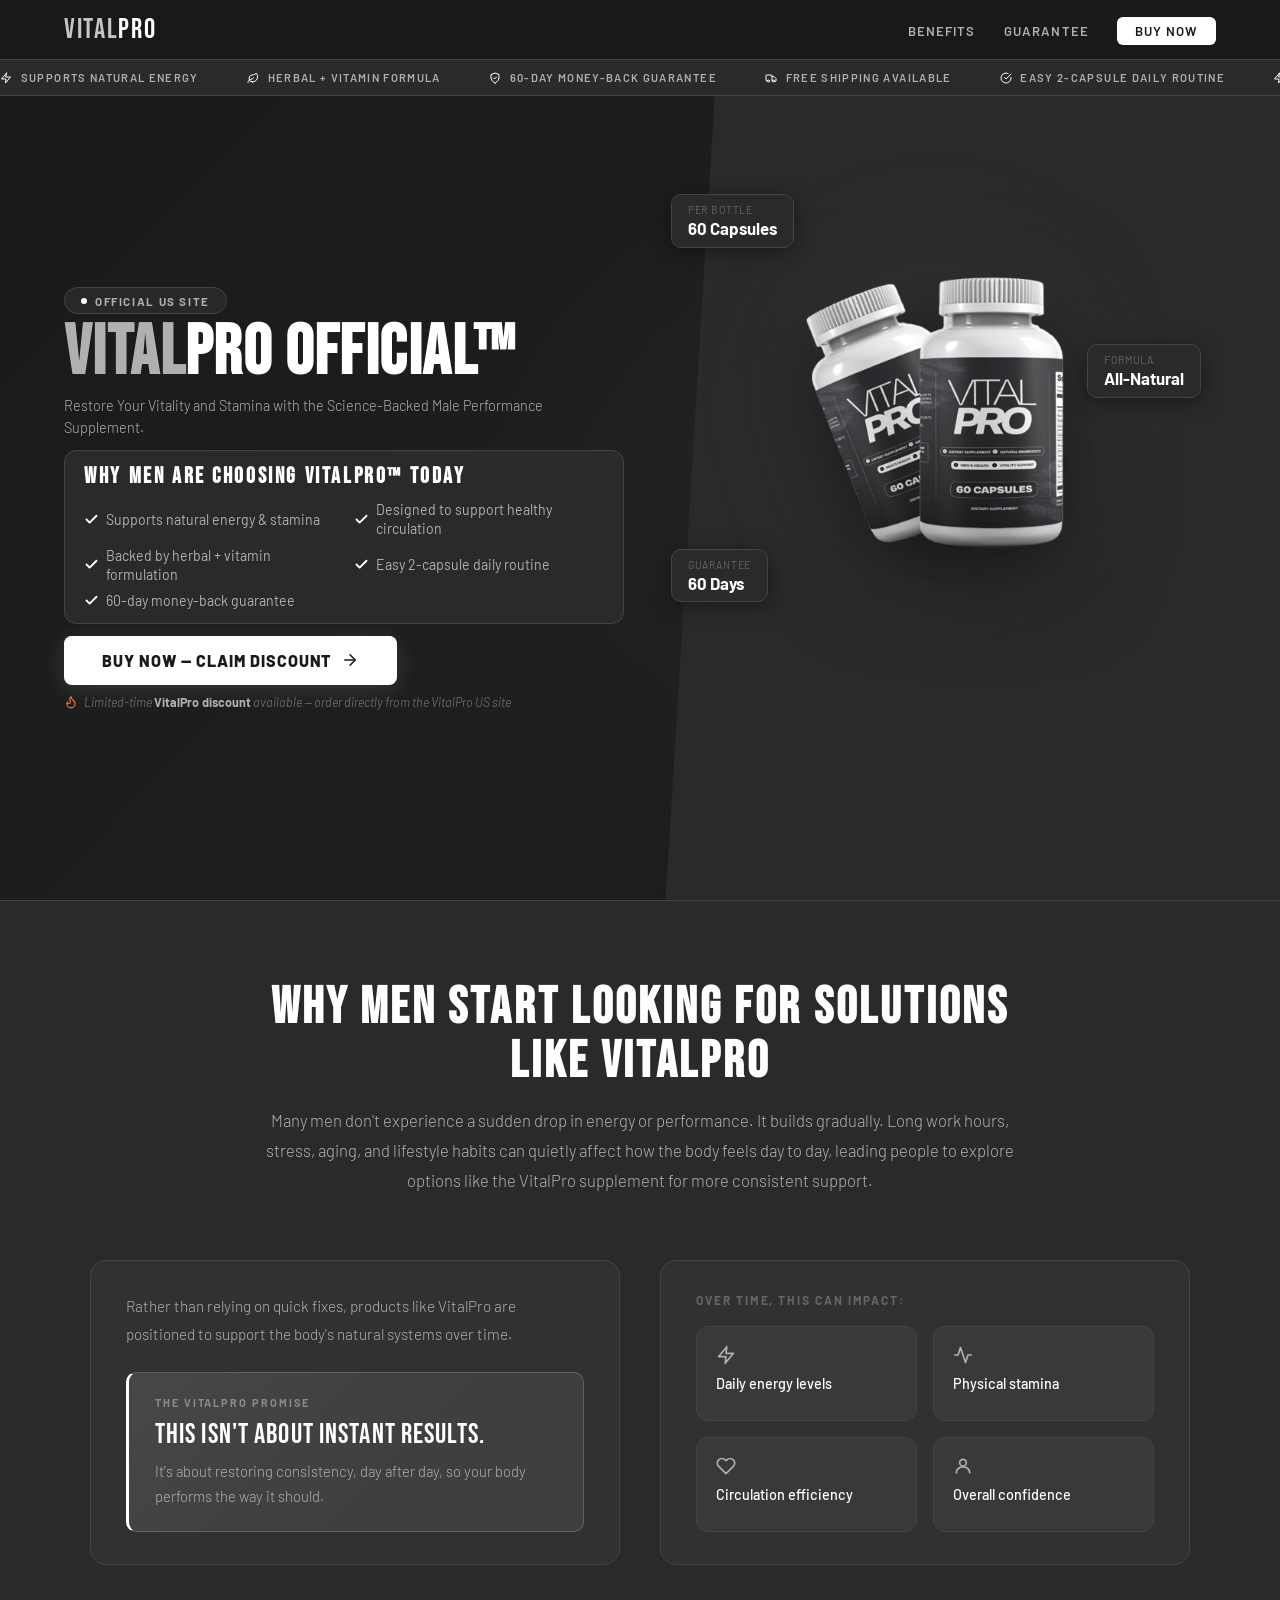
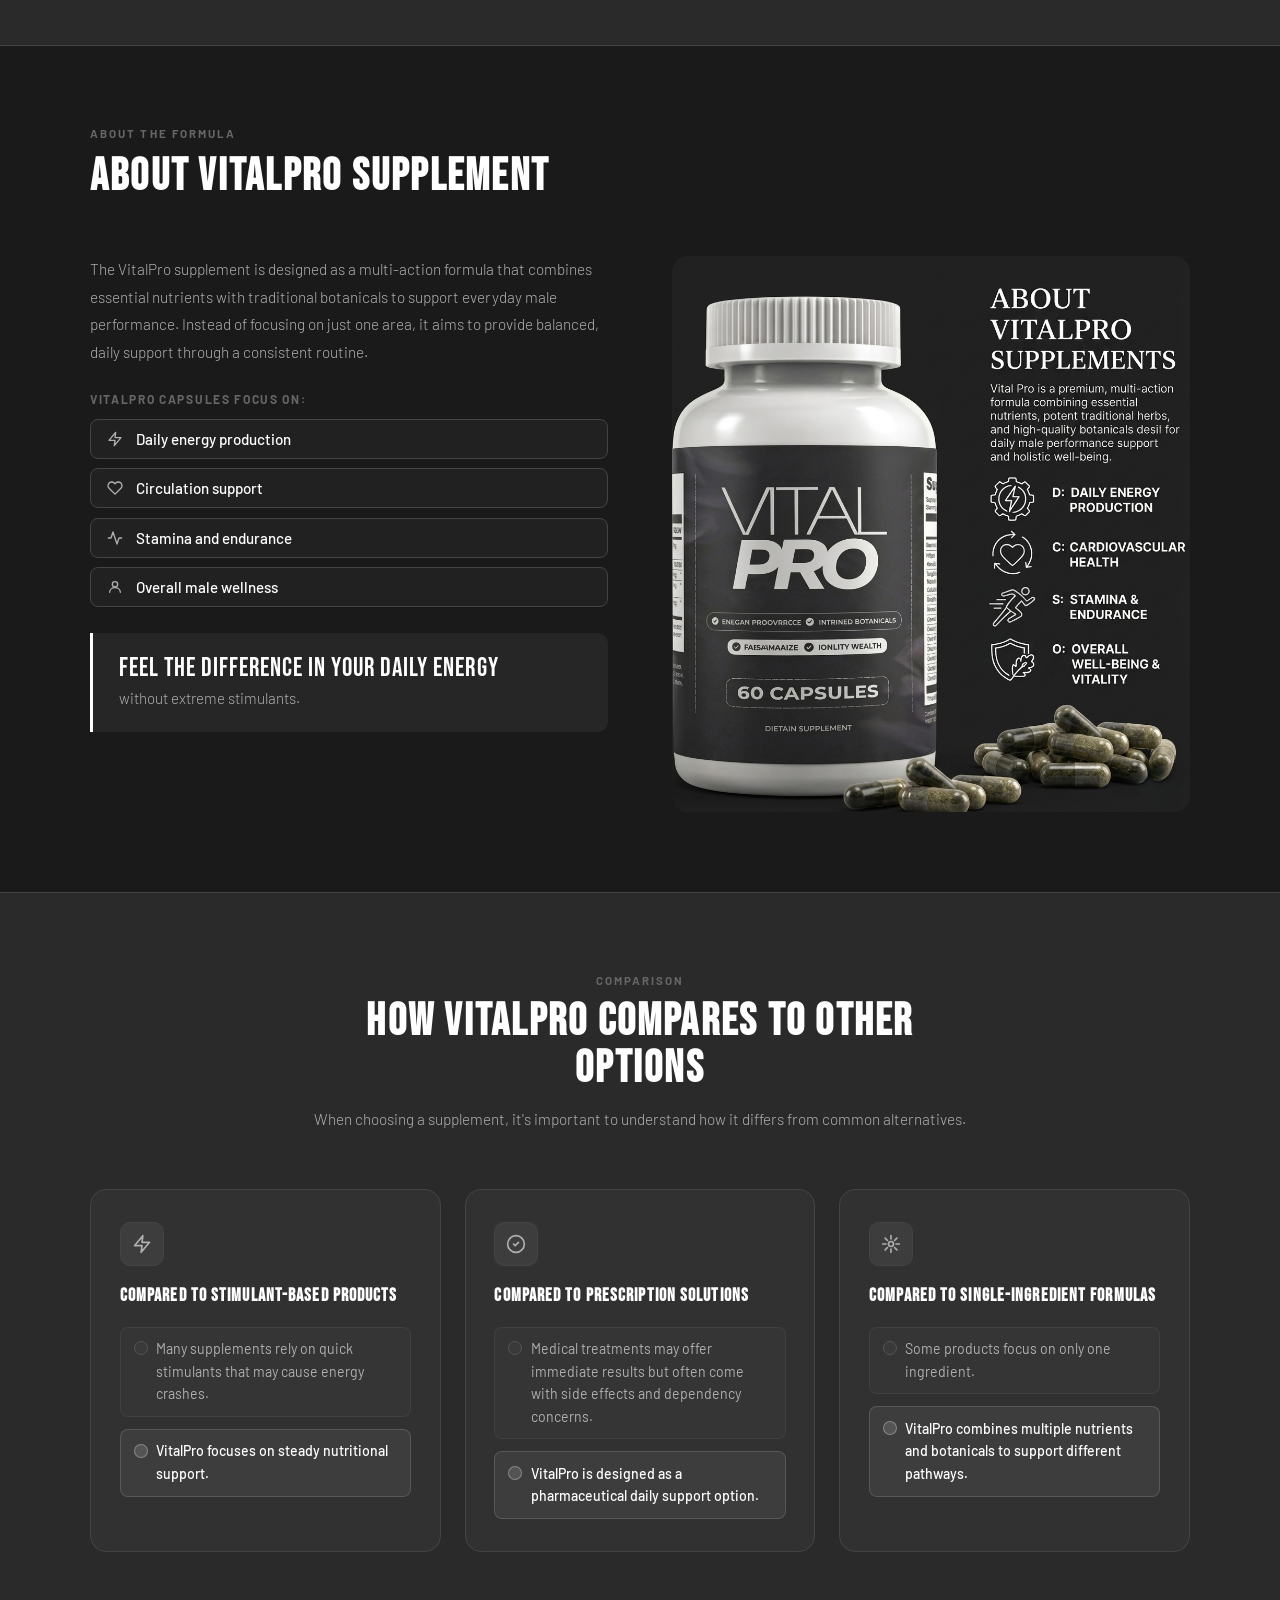
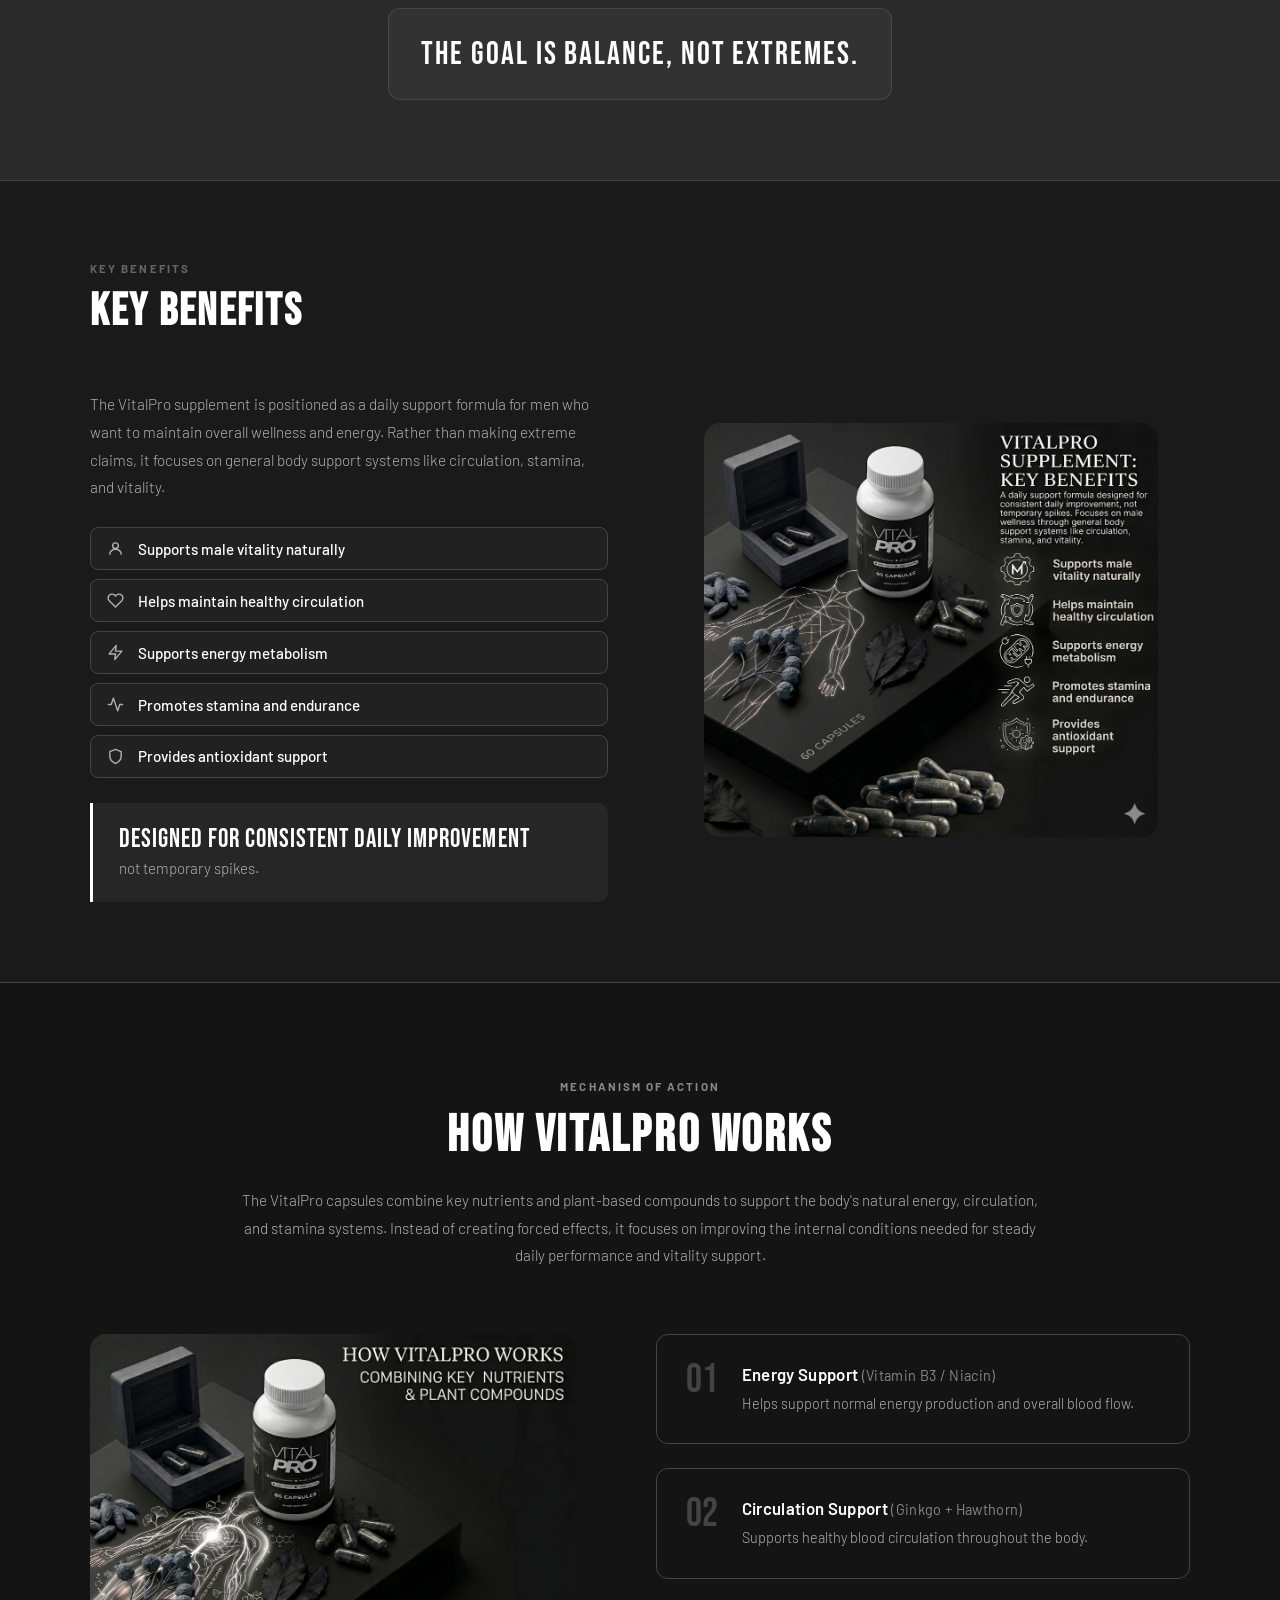
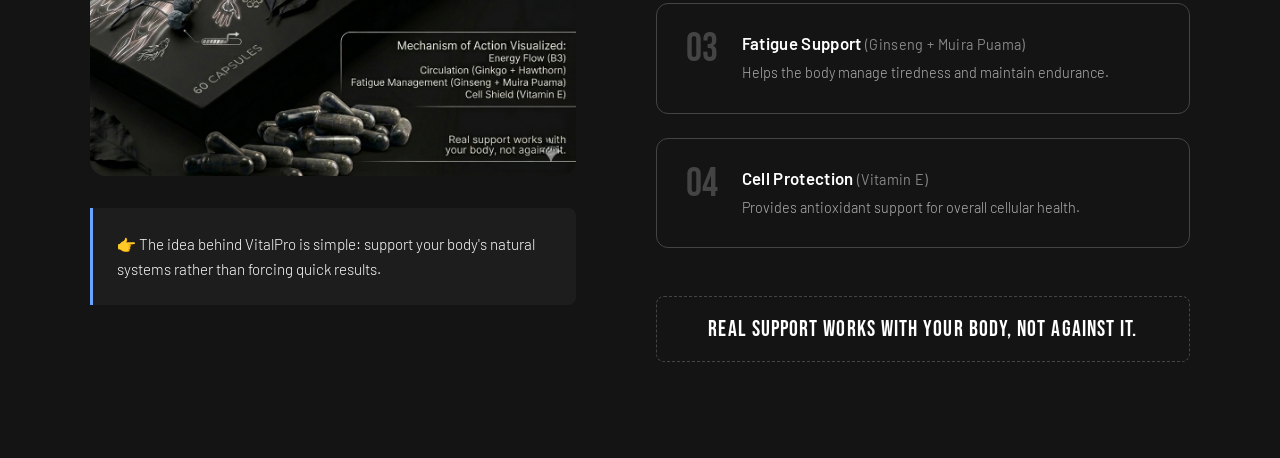
==== index.html @ da2d77f5 "fixed hero image" ====
<!DOCTYPE html>
<html lang="en">

<head>
    <meta charset="UTF-8" />
    <meta name="viewport" content="width=device-width, initial-scale=1.0" />
    <title>VitalPro Official™ – Science-Backed Male Performance Supplement</title>
    <meta name="description"
        content="VitalPro™ supports natural energy, stamina, and healthy circulation with a herbal + vitamin formulation. Easy 2-capsule daily routine. 60-day money-back guarantee." />
    <meta name="keywords"
        content="VitalPro, male performance supplement, natural energy, stamina, vitality, herbal supplement" />
    <link rel="preconnect" href="https://fonts.googleapis.com" />
    <link rel="preconnect" href="https://fonts.gstatic.com" crossorigin />
    <link
        href="https://fonts.googleapis.com/css2?family=Bebas+Neue&family=Barlow:ital,wght@0,300;0,400;0,600;0,700;1,300&display=swap"
        rel="stylesheet" />

    <link rel="stylesheet" href="style.css" />
    <script src="script.js" defer></script>
</head>

<body>

    <!-- NAVBAR -->
    <nav class="navbar" aria-label="Main Navigation">
        <a href="#" class="navbar__brand">
            <em>Vital</em>Pro
        </a>
        
        <!-- Mobile Hamburger Toggle -->
        <button class="navbar__toggle" aria-label="Toggle Menu" aria-expanded="false" id="navbar-toggle">
            <span class="hamburger-line"></span>
            <span class="hamburger-line"></span>
            <span class="hamburger-line"></span>
        </button>

        <ul class="navbar__links" id="navbar-links">
            <li><a href="#benefits">Benefits</a></li>
            <li><a href="#guarantee">Guarantee</a></li>
            <li><a href="#order" class="navbar__buy">Buy Now</a></li>
        </ul>
    </nav>

    <!-- TRUST TICKER -->
    <div class="ticker-bar" aria-label="Benefits ticker">
        <div class="ticker-inner">
            <div class="ticker-item">
                <svg viewBox="0 0 24 24" fill="none" stroke="currentColor" stroke-width="2" stroke-linecap="round"
                    stroke-linejoin="round">
                    <path d="m13 2-10 12h9l-1 8 10-12h-9z" />
                </svg>
                <span>Supports Natural Energy</span>
            </div>
            <div class="ticker-item">
                <svg viewBox="0 0 24 24" fill="none" stroke="currentColor" stroke-width="2" stroke-linecap="round"
                    stroke-linejoin="round">
                    <path d="M11 20A7 7 0 0 1 9.8 6.1C15.5 5 17 4.48 19 2c1 2 2 4.18 2 8 0 5.5-4.78 10-10 10Z" />
                    <path d="M2 21c0-3 1.85-5.36 5.08-6C9.5 14.52 12 13 13 12" />
                </svg>
                <span>Herbal + Vitamin Formula</span>
            </div>
            <div class="ticker-item">
                <svg viewBox="0 0 24 24" fill="none" stroke="currentColor" stroke-width="2" stroke-linecap="round"
                    stroke-linejoin="round">
                    <path d="M12 22s8-4 8-10V5l-8-3-8 3v7c0 6 8 10 8 10z" />
                    <path d="m9 12 2 2 4-4" />
                </svg>
                <span>60-Day Money-Back Guarantee</span>
            </div>
            <div class="ticker-item">
                <svg viewBox="0 0 24 24" fill="none" stroke="currentColor" stroke-width="2" stroke-linecap="round"
                    stroke-linejoin="round">
                    <path d="M5 18H3c-.6 0-1-.4-1-1V7c0-.6.4-1 1-1h10c.6 0 1 .4 1 1v11" />
                    <path d="M14 9h4l4 4v5c0 .6-.4 1-1 1h-2" />
                    <circle cx="7" cy="18" r="2" />
                    <circle cx="17" cy="18" r="2" />
                </svg>
                <span>Free Shipping Available</span>
            </div>
            <div class="ticker-item">
                <svg viewBox="0 0 24 24" fill="none" stroke="currentColor" stroke-width="2" stroke-linecap="round"
                    stroke-linejoin="round">
                    <path d="M22 11.08V12a10 10 0 1 1-5.93-9.14" />
                    <path d="m9 11 3 3L22 4" />
                </svg>
                <span>Easy 2-Capsule Daily Routine</span>
            </div>
            <div class="ticker-item">
                <svg viewBox="0 0 24 24" fill="none" stroke="currentColor" stroke-width="2" stroke-linecap="round"
                    stroke-linejoin="round">
                    <path d="m13 2-10 12h9l-1 8 10-12h-9z" />
                </svg>
                <span>Supports Natural Energy</span>
            </div>
            <div class="ticker-item">
                <svg viewBox="0 0 24 24" fill="none" stroke="currentColor" stroke-width="2" stroke-linecap="round"
                    stroke-linejoin="round">
                    <path d="M11 20A7 7 0 0 1 9.8 6.1C15.5 5 17 4.48 19 2c1 2 2 4.18 2 8 0 5.5-4.78 10-10 10Z" />
                    <path d="M2 21c0-3 1.85-5.36 5.08-6C9.5 14.52 12 13 13 12" />
                </svg>
                <span>Herbal + Vitamin Formula</span>
            </div>
            <div class="ticker-item">
                <svg viewBox="0 0 24 24" fill="none" stroke="currentColor" stroke-width="2" stroke-linecap="round"
                    stroke-linejoin="round">
                    <path d="M12 22s8-4 8-10V5l-8-3-8 3v7c0 6 8 10 8 10z" />
                    <path d="m9 12 2 2 4-4" />
                </svg>
                <span>60-Day Money-Back Guarantee</span>
            </div>
            <div class="ticker-item">
                <svg viewBox="0 0 24 24" fill="none" stroke="currentColor" stroke-width="2" stroke-linecap="round"
                    stroke-linejoin="round">
                    <path d="M5 18H3c-.6 0-1-.4-1-1V7c0-.6.4-1 1-1h10c.6 0 1 .4 1 1v11" />
                    <path d="M14 9h4l4 4v5c0 .6-.4 1-1 1h-2" />
                    <circle cx="7" cy="18" r="2" />
                    <circle cx="17" cy="18" r="2" />
                </svg>
                <span>Free Shipping Available</span>
            </div>
            <div class="ticker-item">
                <svg viewBox="0 0 24 24" fill="none" stroke="currentColor" stroke-width="2" stroke-linecap="round"
                    stroke-linejoin="round">
                    <path d="M22 11.08V12a10 10 0 1 1-5.93-9.14" />
                    <path d="m9 11 3 3L22 4" />
                </svg>
                <span>Easy 2-Capsule Daily Routine</span>
            </div>
        </div>
    </div>

    <!-- HERO SECTION -->
    <section class="hero" aria-label="VitalPro hero section">
        <div class="hero__bg" aria-hidden="true"></div>

        <!-- LEFT: COPY -->
        <div class="hero__copy">

            <div class="badge" role="note">
                <span></span> Official US Site
            </div>

            <h1 class="hero__title">
                <em>Vital</em>Pro Official™
            </h1>

            <p class="hero__sub">
                Restore Your Vitality and Stamina with the Science-Backed Male Performance Supplement.
            </p>

            <!-- WHY BOX -->
            <div class="why-box">
                <h2>Why Men Are Choosing VitalPro™ Today</h2>
                <ul class="benefits" role="list">
                    <li>
                        <svg class="icon-check" viewBox="0 0 24 24" fill="none" stroke="currentColor" stroke-width="3"
                            stroke-linecap="round" stroke-linejoin="round" aria-hidden="true">
                            <polyline points="20 6 9 17 4 12"></polyline>
                        </svg>
                        Supports natural energy &amp; stamina
                    </li>
                    <li>
                        <svg class="icon-check" viewBox="0 0 24 24" fill="none" stroke="currentColor" stroke-width="3"
                            stroke-linecap="round" stroke-linejoin="round" aria-hidden="true">
                            <polyline points="20 6 9 17 4 12"></polyline>
                        </svg>
                        Designed to support healthy circulation
                    </li>
                    <li>
                        <svg class="icon-check" viewBox="0 0 24 24" fill="none" stroke="currentColor" stroke-width="3"
                            stroke-linecap="round" stroke-linejoin="round" aria-hidden="true">
                            <polyline points="20 6 9 17 4 12"></polyline>
                        </svg>
                        Backed by herbal + vitamin formulation
                    </li>
                    <li>
                        <svg class="icon-check" viewBox="0 0 24 24" fill="none" stroke="currentColor" stroke-width="3"
                            stroke-linecap="round" stroke-linejoin="round" aria-hidden="true">
                            <polyline points="20 6 9 17 4 12"></polyline>
                        </svg>
                        Easy 2-capsule daily routine
                    </li>
                    <li>
                        <svg class="icon-check" viewBox="0 0 24 24" fill="none" stroke="currentColor" stroke-width="3"
                            stroke-linecap="round" stroke-linejoin="round" aria-hidden="true">
                            <polyline points="20 6 9 17 4 12"></polyline>
                        </svg>
                        60-day money-back guarantee
                    </li>
                </ul>
            </div>

            <!-- CTA -->
            <div class="cta-group">
                <a href="#order" class="cta-btn" role="button"
                    aria-label="Order VitalPro now with limited-time discount">
                    <span style="position:relative;z-index:3;">Buy Now — Claim Discount</span>
                    <svg class="icon-arrow" viewBox="0 0 24 24" fill="none" stroke="currentColor" stroke-width="2"
                        stroke-linecap="round" stroke-linejoin="round" aria-hidden="true"
                        style="position:relative;z-index:3;">
                        <line x1="5" y1="12" x2="19" y2="12"></line>
                        <polyline points="12 5 19 12 12 19"></polyline>
                    </svg>
                </a>
                <p class="discount-note">
                    <svg class="icon-flame" viewBox="0 0 24 24" fill="none" stroke="currentColor" stroke-width="2"
                        stroke-linecap="round" stroke-linejoin="round" aria-hidden="true">
                        <path
                            d="M8.5 14.5A2.5 2.5 0 0 0 11 12c0-1.38-.5-2-1-3-1.072-2.143-.224-4.054 2-6 .5 2.5 2 4.9 4 6.5 2 1.6 3 3.5 3 5.5a7 7 0 1 1-14 0c0-1.153.433-2.294 1-3a2.5 2.5 0 0 0 2.5 2.5z">
                        </path>
                    </svg>
                    <span>Limited-time <strong>VitalPro discount</strong> available — order directly from the VitalPro
                        US site</span>
                </p>
            </div>

        </div>

        <!-- RIGHT: PRODUCT IMAGE -->
        <div class="hero__visual" aria-label="VitalPro supplement bottle">
            <div class="product-wrap">
                <div class="glow" aria-hidden="true"></div>

                <!-- Stat chips -->
                <div class="chip chip--1" aria-label="60 capsules per bottle">
                    <span class="chip__label">Per Bottle</span>
                    <span class="chip__val">60 Capsules</span>
                </div>
                <div class="chip chip--2" aria-label="60 day guarantee">
                    <span class="chip__label">Guarantee</span>
                    <span class="chip__val">60 Days</span>
                </div>
                <div class="chip chip--3" aria-label="Natural formula">
                    <span class="chip__label">Formula</span>
                    <span class="chip__val">All-Natural</span>
                </div>

                <img src="public/hero.webp"
                    alt="VitalPro Official™ – Science-Backed Male Performance Supplement, 60 Capsules"
                    class="product-img" width="340" height="420" loading="eager" fetchpriority="high" />
            </div>
        </div>

    </section>

    <!-- WHY MEN SECTION -->
    <section class="why-section" aria-label="Why men look for VitalPro solutions">
        <div class="why-section__inner">

            <!-- Centred header -->
            <div class="why-section__header">
                <h2 class="why-section__title">Why Men Start Looking for Solutions Like VitalPro</h2>
                <p class="why-section__lead">
                    Many men don't experience a sudden drop in energy or performance. It builds gradually.
                    Long work hours, stress, aging, and lifestyle habits can quietly affect how the body feels
                    day to day, leading people to explore options like the VitalPro supplement for more
                    consistent support.
                </p>
            </div>

            <!-- Symmetric two-column body -->
            <div class="why-section__body">

                <!-- Left: prose + callout -->
                <div class="why-section__left">
                    <p class="why-section__sub">
                        Rather than relying on quick fixes, products like VitalPro are positioned to support
                        the body's natural systems over time.
                    </p>
                    <div class="why-section__callout">
                        <p class="why-section__callout-tag">The VitalPro Promise</p>
                        <p class="why-section__callout-headline">This isn't about instant results.</p>
                        <p class="why-section__callout-body">It's about restoring consistency, day after day, so your
                            body performs the way it should.</p>
                    </div>
                </div>

                <!-- Right: 2x2 impact cards -->
                <div class="why-section__right">
                    <p class="why-section__label">Over time, this can impact:</p>
                    <ul class="why-section__grid" role="list">
                        <li>
                            <svg viewBox="0 0 24 24" fill="none" stroke="currentColor" stroke-width="2"
                                stroke-linecap="round" stroke-linejoin="round" aria-hidden="true">
                                <path d="m13 2-10 12h9l-1 8 10-12h-9z" />
                            </svg>
                            <span>Daily energy levels</span>
                        </li>
                        <li>
                            <svg viewBox="0 0 24 24" fill="none" stroke="currentColor" stroke-width="2"
                                stroke-linecap="round" stroke-linejoin="round" aria-hidden="true">
                                <path d="M22 12h-4l-3 9L9 3l-3 9H2" />
                            </svg>
                            <span>Physical stamina</span>
                        </li>
                        <li>
                            <svg viewBox="0 0 24 24" fill="none" stroke="currentColor" stroke-width="2"
                                stroke-linecap="round" stroke-linejoin="round" aria-hidden="true">
                                <path
                                    d="M20.84 4.61a5.5 5.5 0 0 0-7.78 0L12 5.67l-1.06-1.06a5.5 5.5 0 0 0-7.78 7.78l1.06 1.06L12 21.23l7.78-7.78 1.06-1.06a5.5 5.5 0 0 0 0-7.78z" />
                            </svg>
                            <span>Circulation efficiency</span>
                        </li>
                        <li>
                            <svg viewBox="0 0 24 24" fill="none" stroke="currentColor" stroke-width="2"
                                stroke-linecap="round" stroke-linejoin="round" aria-hidden="true">
                                <circle cx="12" cy="8" r="4" />
                                <path d="M4 20c0-4 3.6-7 8-7s8 3 8 7" />
                            </svg>
                            <span>Overall confidence</span>
                        </li>
                    </ul>
                </div>

            </div>

        </div>
    </section>

    <!-- ABOUT VITALPRO SECTION -->
    <section class="about-section" aria-label="About VitalPro Supplement">
        <div class="about-section__header">
            <p class="about-section__tag">About the Formula</p>
            <h2 class="about-section__title">About VitalPro Supplement</h2>
        </div>
        <div class="about-section__inner">

            <!-- Left: Text content -->
            <div class="about-section__content">

                <p class="about-section__lead">
                    The VitalPro supplement is designed as a multi-action formula that combines essential
                    nutrients with traditional botanicals to support everyday male performance. Instead of
                    focusing on just one area, it aims to provide balanced, daily support through a
                    consistent routine.
                </p>

                <div class="about-section__focus">
                    <p class="about-section__focus-label">VitalPro capsules focus on:</p>
                    <ul class="about-section__list" role="list">
                        <li>
                            <svg viewBox="0 0 24 24" fill="none" stroke="currentColor" stroke-width="2"
                                stroke-linecap="round" stroke-linejoin="round" aria-hidden="true">
                                <path d="m13 2-10 12h9l-1 8 10-12h-9z" />
                            </svg>
                            Daily energy production
                        </li>
                        <li>
                            <svg viewBox="0 0 24 24" fill="none" stroke="currentColor" stroke-width="2"
                                stroke-linecap="round" stroke-linejoin="round" aria-hidden="true">
                                <path
                                    d="M20.84 4.61a5.5 5.5 0 0 0-7.78 0L12 5.67l-1.06-1.06a5.5 5.5 0 0 0-7.78 7.78l1.06 1.06L12 21.23l7.78-7.78 1.06-1.06a5.5 5.5 0 0 0 0-7.78z" />
                            </svg>
                            Circulation support
                        </li>
                        <li>
                            <svg viewBox="0 0 24 24" fill="none" stroke="currentColor" stroke-width="2"
                                stroke-linecap="round" stroke-linejoin="round" aria-hidden="true">
                                <path d="M22 12h-4l-3 9L9 3l-3 9H2" />
                            </svg>
                            Stamina and endurance
                        </li>
                        <li>
                            <svg viewBox="0 0 24 24" fill="none" stroke="currentColor" stroke-width="2"
                                stroke-linecap="round" stroke-linejoin="round" aria-hidden="true">
                                <circle cx="12" cy="8" r="4" />
                                <path d="M4 20c0-4 3.6-7 8-7s8 3 8 7" />
                            </svg>
                            Overall male wellness
                        </li>
                    </ul>
                </div>

                <!-- Conversion trigger -->
                <div class="about-section__trigger">
                    <p class="about-section__trigger-headline">Feel the difference in your daily energy</p>
                    <p class="about-section__trigger-sub">without extreme stimulants.</p>
                </div>

            </div>

            <!-- Right: Image placeholder -->
            <div class="about-section__image-wrap"
                aria-label="VitalPro supplement bottle and capsules official packaging">
                <div class="about-section__image-placeholder">
                    <svg viewBox="0 0 24 24" fill="none" stroke="currentColor" stroke-width="1" stroke-linecap="round"
                        stroke-linejoin="round" aria-hidden="true">
                        <rect x="3" y="3" width="18" height="18" rx="2" />
                        <path d="m3 9 18 0" />
                        <path d="m9 21 0-12" />
                    </svg>
                    <img src="public/about.webp" alt="VitalPro supplement bottle and capsules official packaging">
                </div>
                <!-- Replace the div above with your <img> tag -->
                <!-- <img src="your-image.webp" alt="VitalPro supplement bottle and capsules official packaging" class="about-section__img"> -->
            </div>

        </div>
    </section>

    <!-- COMPARE SECTION -->
    <section class="compare-section" aria-label="How VitalPro compares to other options">
        <div class="compare-section__inner">

            <!-- Header -->
            <div class="compare-section__header">
                <p class="compare-section__tag">Comparison</p>
                <h2 class="compare-section__title">How VitalPro Compares to Other Options</h2>
                <p class="compare-section__lead">
                    When choosing a supplement, it's important to understand how it differs from common alternatives.
                </p>
            </div>

            <!-- 3 comparison cards -->
            <div class="compare-section__grid">

                <div class="compare-card">
                    <div class="compare-card__icon" aria-hidden="true">
                        <svg viewBox="0 0 24 24" fill="none" stroke="currentColor" stroke-width="2"
                            stroke-linecap="round" stroke-linejoin="round">
                            <path d="m13 2-10 12h9l-1 8 10-12h-9z" />
                        </svg>
                    </div>
                    <h3 class="compare-card__title">Compared to stimulant-based products</h3>
                    <ul class="compare-card__points">
                        <li class="compare-card__point compare-card__point--other">
                            Many supplements rely on quick stimulants that may cause energy crashes.
                        </li>
                        <li class="compare-card__point compare-card__point--vitalpro">
                            VitalPro focuses on steady nutritional support.
                        </li>
                    </ul>
                </div>

                <div class="compare-card">
                    <div class="compare-card__icon" aria-hidden="true">
                        <svg viewBox="0 0 24 24" fill="none" stroke="currentColor" stroke-width="2"
                            stroke-linecap="round" stroke-linejoin="round">
                            <path d="M9 12l2 2 4-4" />
                            <path d="M12 2a10 10 0 1 0 0 20A10 10 0 0 0 12 2z" />
                        </svg>
                    </div>
                    <h3 class="compare-card__title">Compared to prescription solutions</h3>
                    <ul class="compare-card__points">
                        <li class="compare-card__point compare-card__point--other">
                            Medical treatments may offer immediate results but often come with side effects and
                            dependency concerns.
                        </li>
                        <li class="compare-card__point compare-card__point--vitalpro">
                            VitalPro is designed as a pharmaceutical daily support option.
                        </li>
                    </ul>
                </div>

                <div class="compare-card">
                    <div class="compare-card__icon" aria-hidden="true">
                        <svg viewBox="0 0 24 24" fill="none" stroke="currentColor" stroke-width="2"
                            stroke-linecap="round" stroke-linejoin="round">
                            <circle cx="12" cy="12" r="3" />
                            <path
                                d="M12 2v4M12 18v4M4.93 4.93l2.83 2.83M16.24 16.24l2.83 2.83M2 12h4M18 12h4M4.93 19.07l2.83-2.83M16.24 7.76l2.83-2.83" />
                        </svg>
                    </div>
                    <h3 class="compare-card__title">Compared to single-ingredient formulas</h3>
                    <ul class="compare-card__points">
                        <li class="compare-card__point compare-card__point--other">
                            Some products focus on only one ingredient.
                        </li>
                        <li class="compare-card__point compare-card__point--vitalpro">
                            VitalPro combines multiple nutrients and botanicals to support different pathways.
                        </li>
                    </ul>
                </div>

            </div>

            <!-- Bottom callout -->
            <div class="compare-section__callout">
                <p class="compare-section__callout-text">The goal is balance, not extremes.</p>
            </div>

        </div>
    </section>

    <!-- KEY BENEFITS SECTION -->
    <section class="benefits-section" aria-label="Key Benefits of VitalPro">
        <div class="benefits-section__header">
            <p class="benefits-section__tag">Key Benefits</p>
            <h2 class="benefits-section__title">Key Benefits</h2>
        </div>
        <div class="benefits-section__inner">

            <!-- Left: intro + conversion trigger -->
            <div class="benefits-section__content">
                <p class="benefits-section__lead">
                    The VitalPro supplement is positioned as a daily support formula for men who want to
                    maintain overall wellness and energy. Rather than making extreme claims, it focuses on
                    general body support systems like circulation, stamina, and vitality.
                </p>

                <ul class="benefits-section__list" role="list"
                    aria-label="vitalpro benefits male energy stamina support">
                    <li>
                        <svg viewBox="0 0 24 24" fill="none" stroke="currentColor" stroke-width="2"
                            stroke-linecap="round" stroke-linejoin="round" aria-hidden="true">
                            <circle cx="12" cy="8" r="4" />
                            <path d="M4 20c0-4 3.6-7 8-7s8 3 8 7" />
                        </svg>
                        Supports male vitality naturally
                    </li>
                    <li>
                        <svg viewBox="0 0 24 24" fill="none" stroke="currentColor" stroke-width="2"
                            stroke-linecap="round" stroke-linejoin="round" aria-hidden="true">
                            <path
                                d="M20.84 4.61a5.5 5.5 0 0 0-7.78 0L12 5.67l-1.06-1.06a5.5 5.5 0 0 0-7.78 7.78l1.06 1.06L12 21.23l7.78-7.78 1.06-1.06a5.5 5.5 0 0 0 0-7.78z" />
                        </svg>
                        Helps maintain healthy circulation
                    </li>
                    <li>
                        <svg viewBox="0 0 24 24" fill="none" stroke="currentColor" stroke-width="2"
                            stroke-linecap="round" stroke-linejoin="round" aria-hidden="true">
                            <path d="m13 2-10 12h9l-1 8 10-12h-9z" />
                        </svg>
                        Supports energy metabolism
                    </li>
                    <li>
                        <svg viewBox="0 0 24 24" fill="none" stroke="currentColor" stroke-width="2"
                            stroke-linecap="round" stroke-linejoin="round" aria-hidden="true">
                            <path d="M22 12h-4l-3 9L9 3l-3 9H2" />
                        </svg>
                        Promotes stamina and endurance
                    </li>
                    <li>
                        <svg viewBox="0 0 24 24" fill="none" stroke="currentColor" stroke-width="2"
                            stroke-linecap="round" stroke-linejoin="round" aria-hidden="true">
                            <path d="M12 22s8-4 8-10V5l-8-3-8 3v7c0 6 8 10 8 10z" />
                        </svg>
                        Provides antioxidant support
                    </li>
                </ul>

                <!-- Conversion trigger -->
                <div class="benefits-section__trigger">
                    <p class="benefits-section__trigger-headline">Designed for consistent daily improvement</p>
                    <p class="benefits-section__trigger-sub">not temporary spikes.</p>
                </div>
            </div>

            <!-- Right: image placeholder -->
            <div class="benefits-section__image-wrap" aria-label="vitalpro benefits male energy stamina support">
                <div class="benefits-section__image-placeholder">
                    <img src="public/benefits.webp" alt="vitalpro benefits male energy stamina support">
                </div>
                <!-- <img src="your-image.webp" alt="vitalpro benefits male energy stamina support" class="benefits-section__img"> -->
            </div>

        </div>
    </section>

    <!-- HOW IT WORKS SECTION -->
    <section class="works-section" aria-label="How VitalPro Works">

        <div class="works-section__header">
            <p class="works-section__tag">Mechanism of Action</p>
            <h2 class="works-section__title">How VitalPro Works</h2>
            <p class="works-section__lead">
                The VitalPro capsules combine key nutrients and plant-based compounds to support the body's natural
                energy, circulation, and stamina systems. Instead of creating forced effects, it focuses on improving
                the internal conditions needed for steady daily performance and vitality support.
            </p>
        </div>

        <div class="works-section__inner">

            <!-- Left: Image and Idea callout -->
            <div class="works-section__media">

                <img src="public/how-it-works.webp" alt="vitalpro ingredients mechanism circulation energy"
                    class="works-section__img">

                <div class="works-section__idea">
                    <p>👉 The idea behind VitalPro is simple: support your body's natural systems rather than forcing
                        quick results.</p>
                </div>
            </div>

            <!-- Right: 4 Stacked mechanism cards + Conversion trigger -->
            <div class="works-section__mechanisms">

                <div class="mechanism-card">
                    <div class="mechanism-card__number">01</div>
                    <div class="mechanism-card__content">
                        <h3 class="mechanism-card__title">Energy Support <span>(Vitamin B3 / Niacin)</span></h3>
                        <p class="mechanism-card__text">Helps support normal energy production and overall blood flow.
                        </p>
                    </div>
                </div>

                <div class="mechanism-card">
                    <div class="mechanism-card__number">02</div>
                    <div class="mechanism-card__content">
                        <h3 class="mechanism-card__title">Circulation Support <span>(Ginkgo + Hawthorn)</span></h3>
                        <p class="mechanism-card__text">Supports healthy blood circulation throughout the body.</p>
                    </div>
                </div>

                <div class="mechanism-card">
                    <div class="mechanism-card__number">03</div>
                    <div class="mechanism-card__content">
                        <h3 class="mechanism-card__title">Fatigue Support <span>(Ginseng + Muira Puama)</span></h3>
                        <p class="mechanism-card__text">Helps the body manage tiredness and maintain endurance.</p>
                    </div>
                </div>

                <div class="mechanism-card">
                    <div class="mechanism-card__number">04</div>
                    <div class="mechanism-card__content">
                        <h3 class="mechanism-card__title">Cell Protection <span>(Vitamin E)</span></h3>
                        <p class="mechanism-card__text">Provides antioxidant support for overall cellular health.</p>
                    </div>
                </div>

                <!-- Conversion trigger -->
                <div class="works-section__trigger">
                    <p>Real support works with your body, not against it.</p>
                </div>

            </div>

        </div>
    </section>

</body>

</html>
---- style.css ----
/* ── RESET & BASE ── */
*,
*::before,
*::after {
    box-sizing: border-box;
    margin: 0;
    padding: 0;
}

:root {
    --bg:          #1A1A1A;   /* Charcoal Black */
    --bg-soft:     #2A2A2A;   /* Soft Black */
    --bg-panel:    #222222;   /* Intermediate panel */
    --text:        #FFFFFF;   /* White */
    --text-muted:  #B0B0B0;   /* Cool Gray */
    --border:      #444444;   /* Medium Gray */
    --glass:       rgba(255, 255, 255, 0.04);
    --glass-b:     rgba(255, 255, 255, 0.08);
    --ink:         #1A1A1A;   /* For button text on white bg */
    --nav-height:    60px;
    --ticker-height: 36px;
    --hero-height: calc(100vh - var(--nav-height) - var(--ticker-height));
}

html { scroll-behavior: smooth; }

body {
    font-family: 'Barlow', sans-serif;
    background: var(--bg);
    color: var(--text);
    overflow-x: hidden;
}

/* ── SUBTLE NOISE TEXTURE ── */
body::before {
    content: '';
    position: fixed;
    inset: 0;
    background-image: url("data:image/svg+xml,%3Csvg viewBox='0 0 200 200' xmlns='http://www.w3.org/2000/svg'%3E%3Cfilter id='n'%3E%3CfeTurbulence type='fractalNoise' baseFrequency='0.75' numOctaves='4' stitchTiles='stitch'/%3E%3C/filter%3E%3Crect width='100%25' height='100%25' filter='url(%23n)' opacity='1'/%3E%3C/svg%3E");
    opacity: 0.04;
    pointer-events: none;
    z-index: 0;
}

/* ── NAVBAR ── */
.navbar {
    position: fixed;
    top: 0; left: 0;
    width: 100%;
    height: var(--nav-height);
    background: rgba(26, 26, 26, 0.95);
    backdrop-filter: blur(20px);
    -webkit-backdrop-filter: blur(20px);
    border-bottom: 1px solid var(--border);
    display: flex;
    justify-content: space-between;
    align-items: center;
    padding: 0 5vw;
    z-index: 100;
}

.navbar__brand {
    font-family: 'Bebas Neue', sans-serif;
    font-size: 1.75rem;
    color: var(--text);
    text-decoration: none;
    letter-spacing: 0.06em;
}

.navbar__brand em {
    font-style: normal;
    color: var(--text); /* stays white — monochrome */
    opacity: 0.75;
}

.navbar__links {
    display: flex;
    gap: 1.8rem;
    list-style: none;
    align-items: center;
}

.navbar__links a {
    color: var(--text-muted);
    text-decoration: none;
    font-weight: 600;
    font-size: 0.82rem;
    text-transform: uppercase;
    letter-spacing: 0.08em;
    transition: color 0.2s;
}

.navbar__links a:hover { color: var(--text); }

/* Navbar Buy Now button */
.navbar__buy {
    background: var(--text);
    color: var(--ink) !important;
    padding: 0.4rem 1.1rem;
    border-radius: 6px;
    position: relative;
    overflow: hidden;
    transition: transform 0.15s, box-shadow 0.2s !important;
    font-weight: 700;
}

.navbar__buy:hover {
    color: var(--ink) !important;
    background: #E8E8E8;
    transform: translateY(-1px);
    box-shadow: 0 6px 22px rgba(255, 255, 255, 0.18) !important;
}

/* ── TICKER ── */
.ticker-bar {
    position: relative;
    z-index: 10;
    height: var(--ticker-height);
    background: var(--bg-soft);
    border-bottom: 1px solid var(--border);
    overflow: hidden;
    white-space: nowrap;
    margin-top: var(--nav-height);
    display: flex;
    align-items: center;
}

.ticker-inner {
    display: inline-flex;
    gap: 3rem;
    animation: ticker 40s linear infinite;
}

.ticker-item {
    display: inline-flex;
    align-items: center;
    gap: 0.55rem;
    color: var(--text-muted);
}

.ticker-item svg {
    width: 12px;
    height: 12px;
    color: var(--text);
    flex-shrink: 0;
}

.ticker-item span {
    font-size: 0.7rem;
    font-weight: 600;
    letter-spacing: 0.12em;
    text-transform: uppercase;
}

/* ── HERO ── */
.hero {
    position: relative;
    min-height: var(--hero-height);
    display: grid;
    grid-template-columns: 1fr 1fr;
    align-items: center;
    overflow: hidden;
    padding: 1.5rem 5vw; /* Scaled down for 13" laptop */
    gap: 2rem;
}

/* Hero background */
.hero__bg {
    position: absolute;
    inset: 0;
    background:
        radial-gradient(ellipse 55% 70% at 72% 50%, rgba(255, 255, 255, 0.03) 0%, transparent 65%),
        linear-gradient(135deg, #1A1A1A 0%, #1E1E1E 50%, #1C1C1C 100%);
    z-index: 0;
}

/* Right panel — soft black */
.hero::after {
    content: '';
    position: absolute;
    right: 0; top: 0;
    width: 48%;
    height: 100%;
    background: var(--bg-soft);
    clip-path: polygon(8% 0%, 100% 0%, 100% 100%, 0% 100%);
    z-index: 0;
}

/* ── LEFT COPY ── */
.hero__copy {
    position: relative;
    z-index: 2;
    display: flex;
    flex-direction: column;
    justify-content: center;
    gap: 0;
}

.badge {
    display: inline-flex;
    align-items: center;
    gap: 0.5rem;
    background: rgba(255, 255, 255, 0.06);
    border: 1px solid var(--border);
    border-radius: 100px;
    padding: 0.32rem 1rem;
    font-size: 0.72rem;
    font-weight: 700;
    letter-spacing: 0.14em;
    text-transform: uppercase;
    color: var(--text-muted);
    margin-bottom: 0.3rem; /* reduced */
    width: fit-content;
    opacity: 0;
    animation: fadeUp 0.6s 0.1s ease forwards;
}

.badge span {
    width: 6px;
    height: 6px;
    border-radius: 50%;
    background: var(--text);
    display: inline-block;
    animation: pulse 1.8s infinite;
    flex-shrink: 0;
}

.hero__title {
    font-family: 'Bebas Neue', sans-serif;
    font-size: clamp(2.8rem, 5.5vw, 6rem);
    line-height: 1;
    letter-spacing: 0.02em;
    color: var(--text);
    margin-top: 0;
    margin-bottom: 0.4rem; /* reduced */
    white-space: nowrap;
    opacity: 0;
    animation: fadeUp 0.7s 0.25s ease forwards;
}

.hero__title em {
    font-style: normal;
    color: var(--text-muted); /* dimmer for monochrome contrast */
}

.hero__sub {
    font-size: clamp(0.9rem, 1.1vw, 1.05rem);
    font-weight: 300;
    line-height: 1.5; /* reduced */
    color: var(--text-muted);
    max-width: 480px;
    margin-bottom: 0.75rem; /* reduced */
    opacity: 0;
    animation: fadeUp 0.7s 0.4s ease forwards;
}

/* ── WHY BOX ── */
.why-box {
    background: var(--bg-soft);
    border: 1px solid var(--border);
    border-radius: 12px;
    padding: 0.8rem 1.2rem; /* reduced */
    margin-bottom: 0.75rem; /* reduced */
    opacity: 0;
    animation: fadeUp 0.7s 0.55s ease forwards;
}

.why-box h2 {
    font-family: 'Bebas Neue', sans-serif;
    font-size: 1.35rem;
    letter-spacing: 0.12em;
    color: var(--text);
    margin-bottom: 0.7rem;
}

.benefits {
    list-style: none;
    display: grid;
    grid-template-columns: 1fr 1fr;
    gap: 0.45rem 1.2rem;
}

.benefits li {
    font-size: 0.88rem;
    font-weight: 400;
    color: var(--text-muted);
    display: flex;
    align-items: center;
    gap: 0.45rem;
    line-height: 1.35;
}

.benefits li svg.icon-check {
    color: var(--text);
    width: 15px;
    height: 15px;
    flex-shrink: 0;
}

/* ── CTA ── */
.cta-group {
    display: flex;
    flex-direction: column;
    gap: 0.6rem;
    opacity: 0;
    animation: fadeUp 0.7s 0.7s ease forwards;
}

/* ── BUY NOW BUTTON — white on dark ── */
.cta-btn {
    display: inline-flex;
    align-items: center;
    justify-content: center;
    gap: 0.6rem;
    background: var(--text); /* white */
    color: var(--ink);       /* charcoal text */
    font-family: 'Barlow', sans-serif;
    font-weight: 800;
    font-size: 1rem;
    letter-spacing: 0.06em;
    text-transform: uppercase;
    padding: 0.95rem 2.4rem;
    border-radius: 8px;
    text-decoration: none;
    border: none;
    cursor: pointer;
    transition: transform 0.15s, box-shadow 0.2s, background 0.2s;
    box-shadow: 0 4px 24px rgba(255, 255, 255, 0.12), inset 0 1px 0 rgba(255,255,255,0.8);
    width: fit-content;
    position: relative;
    overflow: hidden;
    isolation: isolate;
}

/* Shine sweep */
.cta-btn::before {
    content: '';
    position: absolute;
    top: -10%; left: 0;
    width: 60%;
    height: 120%;
    background: linear-gradient(90deg,
        transparent 0%,
        rgba(255, 255, 255, 0.6) 50%,
        transparent 100%);
    transform: translateX(-130%);
    animation: shine-sweep 2.6s ease-in-out infinite;
    pointer-events: none;
    z-index: 1;
    border-radius: inherit;
}

/* Hover highlight */
.cta-btn::after {
    content: '';
    position: absolute;
    inset: 0;
    background: linear-gradient(180deg, rgba(255,255,255,0.15) 0%, transparent 60%);
    opacity: 0;
    transition: opacity 0.2s;
    pointer-events: none;
    z-index: 2;
}

.cta-btn:hover::after { opacity: 1; }

.cta-btn:hover {
    background: #EBEBEB;
    transform: translateY(-2px);
    box-shadow: 0 10px 36px rgba(255, 255, 255, 0.2);
}

.cta-btn:active { transform: translateY(0); }

.icon-arrow, .icon-flame {
    width: 18px;
    height: 18px;
    flex-shrink: 0;
}

.cta-btn .icon-arrow {
    transition: transform 0.2s;
    position: relative;
    z-index: 3;
}

.cta-btn:hover .icon-arrow { transform: translateX(4px); }

.cta-btn > *:not(.cta-btn::before):not(.cta-btn::after) {
    position: relative;
    z-index: 3;
}

.discount-note {
    font-size: 0.78rem;
    color: #666666;
    font-style: italic;
    display: flex;
    align-items: center;
    gap: 0.4rem;
}

.discount-note strong {
    color: var(--text-muted);
    font-style: normal;
}

.discount-note .icon-flame {
    color: #FF7A30;
    width: 14px;
    height: 14px;
}

/* ── RIGHT VISUAL ── */
.hero__visual {
    position: relative;
    z-index: 2;
    display: flex;
    justify-content: center;
    align-items: start;
    height: 100%;
    padding-top: 0;
}

.product-wrap {
    position: relative;
    height: 98%;
    max-height: 680px;
    aspect-ratio: 3/4;
    margin: -3rem auto 0;
}

/* Radial glow blob */
.glow {
    position: absolute;
    top: 50%; left: 50%;
    width: 90%; height: 90%;
    transform: translate(-50%, -50%);
    background: radial-gradient(circle,
        rgba(255, 255, 255, 0.08) 0%,
        rgba(255, 255, 255, 0.02) 40%,
        transparent 70%);
    border-radius: 50%;
    animation: breathe 4s ease-in-out infinite;
    pointer-events: none;
}

.product-img {
    width: 100%;
    height: 100%;
    object-fit: contain;
    filter:
        drop-shadow(0 24px 48px rgba(0, 0, 0, 0.7))
        drop-shadow(0 0 40px rgba(255, 255, 255, 0.06));
    animation: floatImg 5s ease-in-out infinite;
    position: relative;
    z-index: 1;
}

/* ── STAT CHIPS ── */
.chip {
    position: absolute;
    background: var(--bg-soft);
    border: 1px solid var(--border);
    backdrop-filter: blur(16px);
    -webkit-backdrop-filter: blur(16px);
    border-radius: 10px;
    padding: 0.55rem 1rem;
    font-size: 0.8rem;
    font-weight: 600;
    white-space: nowrap;
    z-index: 3;
    opacity: 0;
    animation: popIn 0.5s ease forwards;
    box-shadow: 0 4px 20px rgba(0, 0, 0, 0.4);
}

.chip--1 { top: 18%;    left: -2%;   animation-delay: 1s;   }
.chip--2 { bottom: 22%; left: -2%;   animation-delay: 1.3s; }
.chip--3 { top: 40%;    right: -2%;  animation-delay: 1.6s; }

.chip__label {
    color: #666666;
    font-weight: 400;
    display: block;
    font-size: 0.65rem;
    letter-spacing: 0.08em;
    text-transform: uppercase;
}

.chip__val {
    color: var(--text);
    font-size: 1.05rem;
    display: block;
    margin-top: 2px;
    font-weight: 700;
}

/* ── RESPONSIVE ── */
@media (max-width: 900px) {
    .navbar__links { display: none; }

    .hero {
        grid-template-columns: 1fr;
        height: auto;
        min-height: var(--hero-height);
        padding: 1.5rem 5vw 2rem;
        gap: 1.5rem;
        text-align: center;
    }

    .hero::after { display: none; }

    .badge { margin: 0 auto 0.75rem; }
    .cta-group { align-items: center; }
    .benefits { grid-template-columns: 1fr; }
    .hero__sub { margin: 0 auto 1rem; }
    .hero__visual { order: -1; }

    .chip--1, .chip--2, .chip--3 { display: none; }

    .product-wrap {
        height: auto;
        max-width: 240px;
        aspect-ratio: 3/4;
        margin: 0 auto;
    }

    .discount-note { justify-content: center; }
}

/* ── ANIMATIONS ── */
@keyframes fadeUp {
    from { opacity: 0; transform: translateY(20px); }
    to   { opacity: 1; transform: translateY(0); }
}

@keyframes floatImg {
    0%, 100% { transform: translateY(0); }
    50%       { transform: translateY(-12px); }
}

@keyframes breathe {
    0%, 100% { opacity: 0.7; transform: translate(-50%, -50%) scale(1); }
    50%       { opacity: 1;   transform: translate(-50%, -50%) scale(1.18); }
}

@keyframes pulse {
    0%, 100% { opacity: 1;    transform: scale(1); }
    50%       { opacity: 0.35; transform: scale(0.65); }
}

@keyframes ticker {
    from { transform: translateX(0); }
    to   { transform: translateX(-50%); }
}

@keyframes popIn {
    from { opacity: 0; transform: scale(0.75); }
    to   { opacity: 1; transform: scale(1); }
}

@keyframes shine-sweep {
    0%   { transform: translateX(-130%); }
    60%  { transform: translateX(200%); }
    100% { transform: translateX(200%); }
}

/* ── WHY MEN SECTION ── */
.why-section {
    background: var(--bg-soft);
    border-top: 1px solid var(--border);
    padding: 5rem 5vw;
}

.why-section__inner {
    max-width: 1100px;
    margin: 0 auto;
    display: flex;
    flex-direction: column;
    gap: 4rem;
}

/* Centred header block */
.why-section__header {
    text-align: center;
    max-width: 780px;
    margin: 0 auto;
}

.why-section__title {
    font-family: 'Bebas Neue', sans-serif;
    font-size: clamp(2rem, 4vw, 3.2rem);
    letter-spacing: 0.06em;
    color: var(--text);
    margin-bottom: 1.1rem;
    line-height: 1.05;
}

.why-section__lead {
    font-size: clamp(0.95rem, 1.3vw, 1.08rem);
    font-weight: 300;
    line-height: 1.8;
    color: var(--text-muted);
}

/* Symmetric body: equal 50/50 columns, same height */
.why-section__body {
    display: grid;
    grid-template-columns: 1fr 1fr;
    gap: 2.5rem;
    align-items: stretch;
}

/* ── LEFT column ── */
.why-section__left {
    display: flex;
    flex-direction: column;
    gap: 1.5rem;
    justify-content: center;
    padding: 2rem 2.2rem;
    background: rgba(255, 255, 255, 0.03);
    border: 1px solid var(--border);
    border-radius: 16px;
}

.why-section__sub {
    font-size: clamp(0.95rem, 1.2vw, 1.05rem);
    font-weight: 300;
    line-height: 1.8;
    color: var(--text-muted);
}

.why-section__callout {
    display: flex;
    flex-direction: column;
    gap: 0.5rem;
    padding: 1.4rem 1.6rem;
    background: rgba(255, 255, 255, 0.07);
    border: 1px solid rgba(255, 255, 255, 0.18);
    border-left: 3px solid var(--text);
    border-radius: 10px;
    position: relative;
    overflow: hidden;
}

.why-section__callout::before {
    content: '';
    position: absolute;
    inset: 0;
    background: linear-gradient(135deg, rgba(255,255,255,0.04) 0%, transparent 60%);
    pointer-events: none;
}

.why-section__callout-tag {
    font-size: 0.68rem;
    font-weight: 700;
    letter-spacing: 0.18em;
    text-transform: uppercase;
    color: #888888;
    margin-bottom: 0.2rem;
}

.why-section__callout-headline {
    font-family: 'Bebas Neue', sans-serif;
    font-size: clamp(1.4rem, 2.2vw, 1.9rem);
    letter-spacing: 0.04em;
    color: var(--text);
    line-height: 1.1;
}

.why-section__callout-body {
    font-size: 0.92rem;
    font-weight: 300;
    line-height: 1.7;
    color: var(--text-muted);
}

/* ── RIGHT column ── */
.why-section__right {
    padding: 2rem 2.2rem;
    background: rgba(255, 255, 255, 0.03);
    border: 1px solid var(--border);
    border-radius: 16px;
    display: flex;
    flex-direction: column;
}

.why-section__label {
    font-size: 0.75rem;
    font-weight: 700;
    letter-spacing: 0.16em;
    text-transform: uppercase;
    color: #666666;
    margin-bottom: 1.2rem;
}

/* 2x2 grid of impact cards */
.why-section__grid {
    list-style: none;
    display: grid;
    grid-template-columns: 1fr 1fr;
    gap: 1rem;
    flex: 1;
}

.why-section__grid li {
    display: flex;
    flex-direction: column;
    align-items: flex-start;
    gap: 0.65rem;
    padding: 1.1rem 1.2rem;
    background: rgba(255, 255, 255, 0.04);
    border: 1px solid var(--border);
    border-radius: 12px;
    transition: background 0.2s, border-color 0.2s;
    cursor: default;
}

.why-section__grid li:hover {
    background: rgba(255, 255, 255, 0.08);
    border-color: #666666;
}

.why-section__grid li svg {
    width: 20px;
    height: 20px;
    color: var(--text-muted);
    flex-shrink: 0;
}

.why-section__grid li span {
    font-size: 0.9rem;
    font-weight: 500;
    color: var(--text);
    line-height: 1.3;
}

/* Responsive */
@media (max-width: 768px) {
    .why-section { padding: 3.5rem 5vw; }
    .why-section__body { grid-template-columns: 1fr; }
    .why-section__header { text-align: left; }
    .why-section__grid { grid-template-columns: 1fr 1fr; }
}

/* ── ABOUT VITALPRO SECTION ── */
.about-section {
    background: var(--bg);
    border-top: 1px solid var(--border);
    padding: 5rem 5vw;
}

.about-section__inner {
    max-width: 1100px;
    margin: 0 auto;
    display: grid;
    grid-template-columns: 1fr 1fr;
    gap: 4rem;
    align-items: start;
}

/* ── LEFT: text ── */
.about-section__content {
    display: flex;
    flex-direction: column;
    gap: 1.6rem;
}

.about-section__tag {
    font-size: 0.72rem;
    font-weight: 700;
    letter-spacing: 0.18em;
    text-transform: uppercase;
    color: #666666;
    margin-bottom: 0.8rem;
}

.about-section__title {
    font-family: 'Bebas Neue', sans-serif;
    font-size: clamp(2rem, 3.5vw, 3rem);
    letter-spacing: 0.05em;
    color: var(--text);
    line-height: 1.05;
    margin: 0;
}

.about-section__lead {
    font-size: clamp(0.93rem, 1.2vw, 1.05rem);
    font-weight: 300;
    line-height: 1.8;
    color: var(--text-muted);
}

/* Focus list */
.about-section__focus {
    display: flex;
    flex-direction: column;
    gap: 0.8rem;
}

.about-section__focus-label {
    font-size: 0.75rem;
    font-weight: 700;
    letter-spacing: 0.14em;
    text-transform: uppercase;
    color: #666666;
}

.about-section__list {
    list-style: none;
    display: flex;
    flex-direction: column;
    gap: 0.6rem;
}

.about-section__list li {
    display: flex;
    align-items: center;
    gap: 0.8rem;
    font-size: 0.95rem;
    font-weight: 500;
    color: var(--text);
    padding: 0.62rem 1rem;
    background: rgba(255, 255, 255, 0.03);
    border: 1px solid var(--border);
    border-radius: 8px;
    transition: background 0.2s, border-color 0.2s;
}

.about-section__list li:hover {
    background: rgba(255, 255, 255, 0.07);
    border-color: #666666;
}

.about-section__list li svg {
    width: 16px;
    height: 16px;
    color: var(--text-muted);
    flex-shrink: 0;
}

/* Conversion trigger */
.about-section__trigger {
    padding: 1.4rem 1.6rem;
    border-left: 3px solid var(--text);
    background: rgba(255, 255, 255, 0.05);
    border-radius: 0 10px 10px 0;
    display: flex;
    flex-direction: column;
    gap: 0.25rem;
}

.about-section__trigger-headline {
    font-family: 'Bebas Neue', sans-serif;
    font-size: clamp(1.3rem, 2vw, 1.75rem);
    letter-spacing: 0.04em;
    color: var(--text);
    line-height: 1.1;
}

.about-section__trigger-sub {
    font-size: 0.95rem;
    font-weight: 300;
    color: var(--text-muted);
    line-height: 1.5;
}

/* ── RIGHT: image ── */
.about-section__image-wrap {
    width: 100%;
    border-radius: 16px;
    display: flex;
    align-items: center;
    justify-content: center;
}

/* Image placeholder — transparent once image is added */
.about-section__image-placeholder {
    width: 100%;
    display: block;
    background: transparent;
    border: none;
    padding: 0;
}

/* Hide placeholder helper elements once image is inside */
.about-section__image-placeholder > svg,
.about-section__image-placeholder > p,
.about-section__image-placeholder > span {
    display: none;
}

/* Real image style (active when placeholder is replaced) */
.about-section__img,
.about-section__image-placeholder img {
    width: 100%;
    height: auto;
    object-fit: contain;
    border-radius: 16px;
    display: block;
}

/* Responsive */
@media (max-width: 900px) {
    .about-section { padding: 3.5rem 5vw; }
    .about-section__inner {
        grid-template-columns: 1fr;
        gap: 2.5rem;
    }
    .about-section__image-wrap {
        order: -1;
    }
}


/*  COMPARE SECTION  */
.compare-section {
    background: var(--bg-soft);
    border-top: 1px solid var(--border);
    padding: 5rem 5vw;
}

.compare-section__inner {
    max-width: 1100px;
    margin: 0 auto;
    display: flex;
    flex-direction: column;
    gap: 3.5rem;
}

.compare-section__header {
    text-align: center;
    max-width: 680px;
    margin: 0 auto;
}

.compare-section__tag {
    font-size: 0.72rem;
    font-weight: 700;
    letter-spacing: 0.18em;
    text-transform: uppercase;
    color: #666666;
    margin-bottom: 0.7rem;
}

.compare-section__title {
    font-family: 'Bebas Neue', sans-serif;
    font-size: clamp(2rem, 3.5vw, 3rem);
    letter-spacing: 0.05em;
    color: var(--text);
    line-height: 1.05;
    margin-bottom: 0.9rem;
}

.compare-section__lead {
    font-size: clamp(0.92rem, 1.2vw, 1.05rem);
    font-weight: 300;
    line-height: 1.75;
    color: var(--text-muted);
}

.compare-section__grid {
    display: grid;
    grid-template-columns: 1fr 1fr 1fr;
    gap: 1.5rem;
}

.compare-card {
    background: rgba(255, 255, 255, 0.03);
    border: 1px solid var(--border);
    border-radius: 16px;
    padding: 2rem 1.8rem;
    display: flex;
    flex-direction: column;
    gap: 1.2rem;
    transition: background 0.2s, border-color 0.2s;
}

.compare-card:hover {
    background: rgba(255, 255, 255, 0.06);
    border-color: #606060;
}

.compare-card__icon {
    width: 44px;
    height: 44px;
    display: flex;
    align-items: center;
    justify-content: center;
    background: rgba(255, 255, 255, 0.06);
    border: 1px solid var(--border);
    border-radius: 10px;
}

.compare-card__icon svg {
    width: 20px;
    height: 20px;
    color: var(--text-muted);
}

.compare-card__title {
    font-family: 'Bebas Neue', sans-serif;
    font-size: 1.15rem;
    letter-spacing: 0.06em;
    color: var(--text);
    line-height: 1.2;
}

.compare-card__points {
    list-style: none;
    display: flex;
    flex-direction: column;
    gap: 0.75rem;
    flex: 1;
}

.compare-card__point {
    font-size: 0.88rem;
    line-height: 1.6;
    padding: 0.65rem 0.9rem 0.65rem 2.2rem;
    border-radius: 8px;
    position: relative;
}

.compare-card__point::before {
    content: '';
    position: absolute;
    left: 0.8rem;
    top: 0.85rem;
    width: 14px;
    height: 14px;
    border-radius: 50%;
    background-size: 9px;
    background-repeat: no-repeat;
    background-position: center;
}

.compare-card__point--other {
    background: rgba(255, 255, 255, 0.02);
    border: 1px solid rgba(255, 255, 255, 0.06);
    color: var(--text-muted);
}

.compare-card__point--other::before {
    background-color: #3a3a3a;
    border: 1px solid #555555;
}

.compare-card__point--vitalpro {
    background: rgba(255, 255, 255, 0.06);
    border: 1px solid rgba(255, 255, 255, 0.14);
    color: var(--text);
    font-weight: 500;
}

.compare-card__point--vitalpro::before {
    background-color: rgba(255, 255, 255, 0.12);
    border: 1px solid rgba(255, 255, 255, 0.3);
}

.compare-section__callout {
    text-align: center;
    padding: 1.6rem 2rem;
    background: rgba(255, 255, 255, 0.04);
    border: 1px solid rgba(255, 255, 255, 0.1);
    border-radius: 12px;
    max-width: 560px;
    margin: 0 auto;
}

.compare-section__callout-text {
    font-family: 'Bebas Neue', sans-serif;
    font-size: clamp(1.4rem, 2.5vw, 2rem);
    letter-spacing: 0.06em;
    color: var(--text);
}

@media (max-width: 900px) {
    .compare-section { padding: 3.5rem 5vw; }
    .compare-section__grid { grid-template-columns: 1fr; gap: 1.2rem; }
}

/* -- BENEFITS SECTION -- */
.benefits-section {
    background: var(--bg);
    border-top: 1px solid var(--border);
    padding: 5rem 5vw;
}

.benefits-section__inner {
    max-width: 1100px;
    margin: 0 auto;
    display: grid;
    grid-template-columns: 1fr 1fr;
    gap: 4rem;
    align-items: start;
}

.benefits-section__content {
    display: flex;
    flex-direction: column;
    gap: 1.6rem;
}

.benefits-section__tag {
    font-size: 0.72rem;
    font-weight: 700;
    letter-spacing: 0.18em;
    text-transform: uppercase;
    color: #666666;
    margin-bottom: 0.8rem;
}

.benefits-section__title {
    font-family: 'Bebas Neue', sans-serif;
    font-size: clamp(2rem, 3.5vw, 3rem);
    letter-spacing: 0.05em;
    color: var(--text);
    line-height: 1.05;
    margin: 0;
}

.benefits-section__lead {
    font-size: clamp(0.93rem, 1.2vw, 1.05rem);
    font-weight: 300;
    line-height: 1.8;
    color: var(--text-muted);
}

.benefits-section__list {
    list-style: none;
    display: flex;
    flex-direction: column;
    gap: 0.6rem;
}

.benefits-section__list li {
    display: flex;
    align-items: center;
    gap: 0.85rem;
    font-size: 0.95rem;
    font-weight: 500;
    color: var(--text);
    padding: 0.7rem 1rem;
    background: rgba(255, 255, 255, 0.03);
    border: 1px solid var(--border);
    border-radius: 8px;
    transition: background 0.2s, border-color 0.2s;
}

.benefits-section__list li:hover {
    background: rgba(255, 255, 255, 0.07);
    border-color: #666666;
}

.benefits-section__list li svg {
    width: 17px;
    height: 17px;
    color: var(--text-muted);
    flex-shrink: 0;
}

.benefits-section__trigger {
    padding: 1.4rem 1.6rem;
    border-left: 3px solid var(--text);
    background: rgba(255, 255, 255, 0.05);
    border-radius: 0 10px 10px 0;
    display: flex;
    flex-direction: column;
    gap: 0.2rem;
}

.benefits-section__trigger-headline {
    font-family: 'Bebas Neue', sans-serif;
    font-size: clamp(1.3rem, 2vw, 1.75rem);
    letter-spacing: 0.04em;
    color: var(--text);
    line-height: 1.1;
}

.benefits-section__trigger-sub {
    font-size: 0.95rem;
    font-weight: 300;
    color: var(--text-muted);
    line-height: 1.5;
}

.benefits-section__image-wrap {
    width: 100%;
    border-radius: 16px;
    display: flex;
    align-items: center;
    justify-content: center;
}

.benefits-section__image-placeholder {
    width: 100%;
    min-height: 420px;
    display: flex;
    flex-direction: column;
    align-items: center;
    justify-content: center;
    gap: 1rem;
    border: none;
    border-radius: 16px;
    background: transparent;
    text-align: center;
    padding: 2rem;
}

.benefits-section__image-placeholder svg {
    width: 48px;
    height: 48px;
    opacity: 0.3;
    color: #555555;
}

.benefits-section__image-placeholder p {
    font-size: 0.95rem;
    font-weight: 600;
    color: #666666;
}

.benefits-section__image-placeholder span {
    font-size: 0.78rem;
    color: #444444;
    max-width: 220px;
    line-height: 1.5;
}

.benefits-section__img,
.benefits-section__image-placeholder img {
    width: 100%;
    height: auto;
    object-fit: contain;
    border-radius: 16px;
    display: block;
}

@media (max-width: 900px) {
    .benefits-section { padding: 3.5rem 5vw; }
    .benefits-section__inner {
        grid-template-columns: 1fr;
        gap: 2.5rem;
    }
    .benefits-section__image-wrap { order: -1; }
}

/* Ensure headers match grid width and spacing */
.about-section__header,
.benefits-section__header {
    max-width: 1100px;
    margin: 0 auto;
    margin-bottom: 3.5rem;
    padding: 0;
}

/*  HOW IT WORKS SECTION  */
.works-section {
    background: #141414; /* Slight variation from var(--bg) to break flow */
    border-top: 1px solid var(--border);
    padding: 6rem 5vw;
}

.works-section__header {
    max-width: 800px;
    margin: 0 auto 4rem auto;
    text-align: center;
}

.works-section__tag {
    font-size: 0.72rem;
    font-weight: 700;
    letter-spacing: 0.18em;
    text-transform: uppercase;
    color: #888888;
    margin-bottom: 1rem;
}

.works-section__title {
    font-family: 'Bebas Neue', sans-serif;
    font-size: clamp(2.5rem, 4vw, 3.5rem);
    letter-spacing: 0.05em;
    color: var(--text);
    line-height: 1.05;
    margin-bottom: 1.5rem;
}

.works-section__lead {
    font-size: clamp(0.95rem, 1.2vw, 1.1rem);
    font-weight: 300;
    line-height: 1.8;
    color: var(--text-muted);
}

.works-section__inner {
    max-width: 1100px;
    margin: 0 auto;
    display: grid;
    grid-template-columns: 1fr 1.1fr;
    gap: 5rem;
    align-items: start;
}

/* LEFT: Image & Idea */
.works-section__media {
    display: flex;
    flex-direction: column;
    gap: 2rem;
}

.works-section__image-placeholder {
    width: 100%;
    min-height: 420px;
    display: flex;
    flex-direction: column;
    align-items: center;
    justify-content: center;
    gap: 1rem;
    border: 2px dashed var(--border);
    border-radius: 16px;
    background: rgba(255, 255, 255, 0.02);
    text-align: center;
    padding: 2rem;
}

.works-section__image-placeholder svg {
    width: 48px;
    height: 48px;
    opacity: 0.3;
    color: #555555;
}

.works-section__image-placeholder p {
    font-size: 0.95rem;
    font-weight: 600;
    color: #666666;
}

.works-section__image-placeholder span {
    font-size: 0.78rem;
    color: #444444;
    max-width: 220px;
    line-height: 1.5;
}

/* Base style for actual injected image (when user drops it in) */
.works-section__img {
    width: 100%;
    height: auto;
    object-fit: cover;
    border-radius: 16px;
    display: block;
}

.works-section__idea {
    padding: 1.5rem;
    background: rgba(255, 255, 255, 0.04);
    border-left: 3px solid #6BA4FF; /* Tie into the Highlight Accent */
    border-radius: 0 8px 8px 0;
}

.works-section__idea p {
    font-size: 0.95rem;
    font-weight: 300;
    color: var(--text);
    line-height: 1.6;
}

/* RIGHT: Cards */
.works-section__mechanisms {
    display: flex;
    flex-direction: column;
    gap: 1.5rem;
}

.mechanism-card {
    display: flex;
    gap: 1.5rem;
    padding: 1.8rem;
    background: transparent;
    border: 1px solid var(--border);
    border-radius: 12px;
    transition: background 0.3s, transform 0.3s, border-color 0.3s;
}

.mechanism-card:hover {
    background: rgba(255, 255, 255, 0.02);
    border-color: #555555;
    transform: translateY(-2px);
}

.mechanism-card__number {
    font-family: 'Bebas Neue', sans-serif;
    font-size: 2.5rem;
    color: #444444;
    line-height: 0.8;
}

.mechanism-card:hover .mechanism-card__number {
    color: var(--text);
}

.mechanism-card__content {
    display: flex;
    flex-direction: column;
    gap: 0.5rem;
}

.mechanism-card__title {
    font-size: 1.05rem;
    font-weight: 600;
    color: var(--text);
    letter-spacing: 0.02em;
}

.mechanism-card__title span {
    font-weight: 400;
    color: #888888;
    font-size: 0.9rem;
}

.mechanism-card__text {
    font-size: 0.9rem;
    font-weight: 300;
    color: var(--text-muted);
    line-height: 1.6;
}

/* Conversion Trigger */
.works-section__trigger {
    margin-top: 1.5rem;
    padding: 1.2rem;
    text-align: center;
    border: 1px dashed var(--border);
    border-radius: 8px;
    background: transparent;
}

.works-section__trigger p {
    font-family: 'Bebas Neue', sans-serif;
    font-size: 1.35rem;
    letter-spacing: 0.05em;
    color: var(--text);
}

@media (max-width: 900px) {
    .works-section { padding: 4rem 5vw; }
    .works-section__header { margin-bottom: 3rem; text-align: left; }
    .works-section__inner {
        grid-template-columns: 1fr;
        gap: 3rem;
    }
}

/*  MOBILE NAVBAR  */
.navbar__toggle {
    display: none;
    background: transparent;
    border: none;
    cursor: pointer;
    width: 30px;
    height: 20px;
    position: relative;
    z-index: 101;
    padding: 0;
}

.hamburger-line {
    display: block;
    width: 100%;
    height: 2px;
    background: var(--text);
    position: absolute;
    left: 0;
    transition: all 0.3s ease;
    border-radius: 2px;
}

.hamburger-line:nth-child(1) { top: 0; }
.hamburger-line:nth-child(2) { top: 9px; }
.hamburger-line:nth-child(3) { top: 18px; }

/* Hamburger Active State */
.navbar__toggle[aria-expanded="true"] .hamburger-line:nth-child(1) {
    top: 9px;
    transform: rotate(45deg);
}
.navbar__toggle[aria-expanded="true"] .hamburger-line:nth-child(2) {
    opacity: 0;
}
.navbar__toggle[aria-expanded="true"] .hamburger-line:nth-child(3) {
    top: 9px;
    transform: rotate(-45deg);
}

@media (max-width: 900px) {
    .navbar__toggle { display: block; }
    
    .navbar__links {
        position: fixed;
        top: var(--nav-height);
        left: 0;
        width: 100%;
        background: rgba(26, 26, 26, 0.98);
        backdrop-filter: blur(20px);
        -webkit-backdrop-filter: blur(20px);
        flex-direction: column;
        align-items: center;
        padding: 3rem 0;
        gap: 2.5rem;
        border-bottom: 1px solid var(--border);
        box-shadow: 0 10px 30px rgba(0,0,0,0.5);
        clip-path: polygon(0 0, 100% 0, 100% 0, 0 0);
        transition: clip-path 0.4s ease-in-out;
        pointer-events: none;
    }
    
    .navbar__links.active {
        clip-path: polygon(0 0, 100% 0, 100% 100%, 0 100%);
        pointer-events: auto;
    }
    
    /* Modify hero distribution for mobile */
    .hero {
        align-items: center; 
        grid-template-columns: 1fr;
        padding-top: 3rem;
        padding-bottom: 3rem;
        min-height: auto; /* Allow natural height on mobile */
    }
    
    .hero::after {
        display: none; /* remove right bg panel on mobile so text has contrast */
    }
    
    .hero__bg {
        background: linear-gradient(135deg, #1A1A1A 0%, #1E1E1E 50%, #1C1C1C 100%);
    }
}
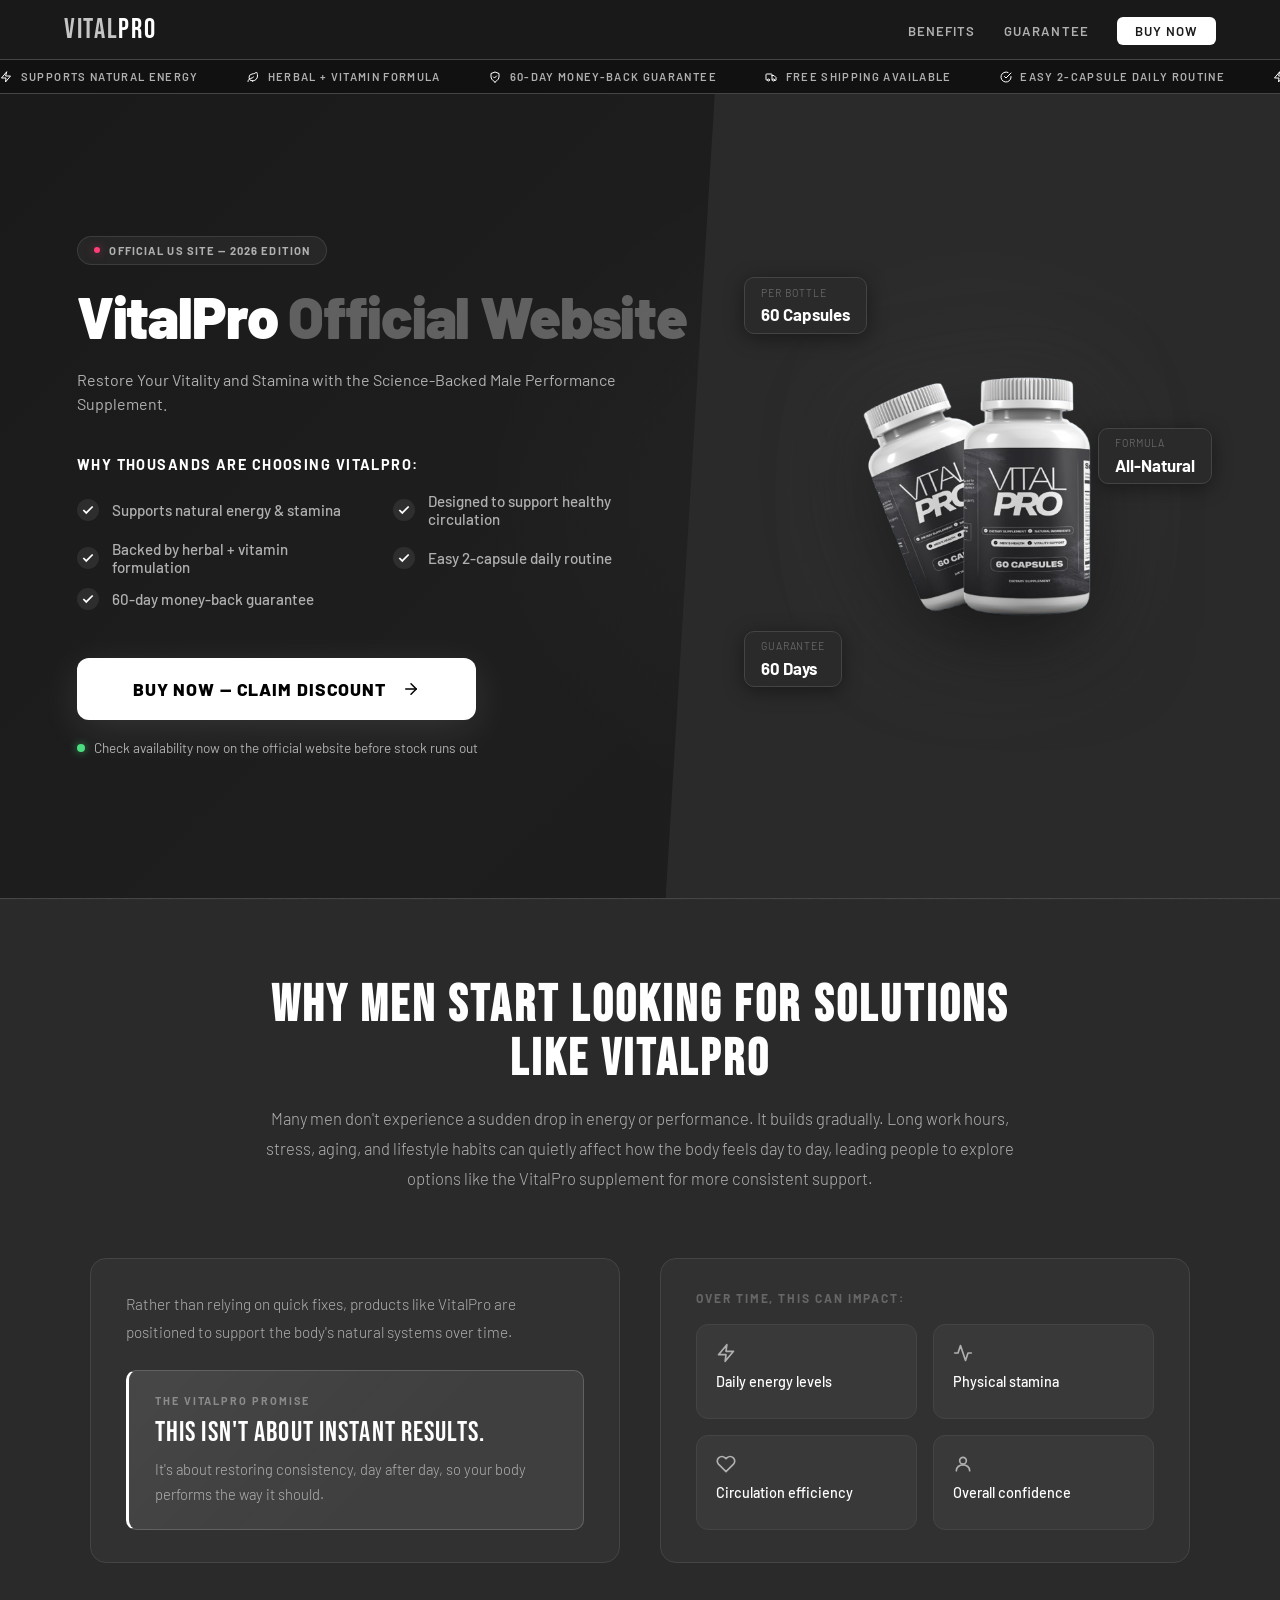
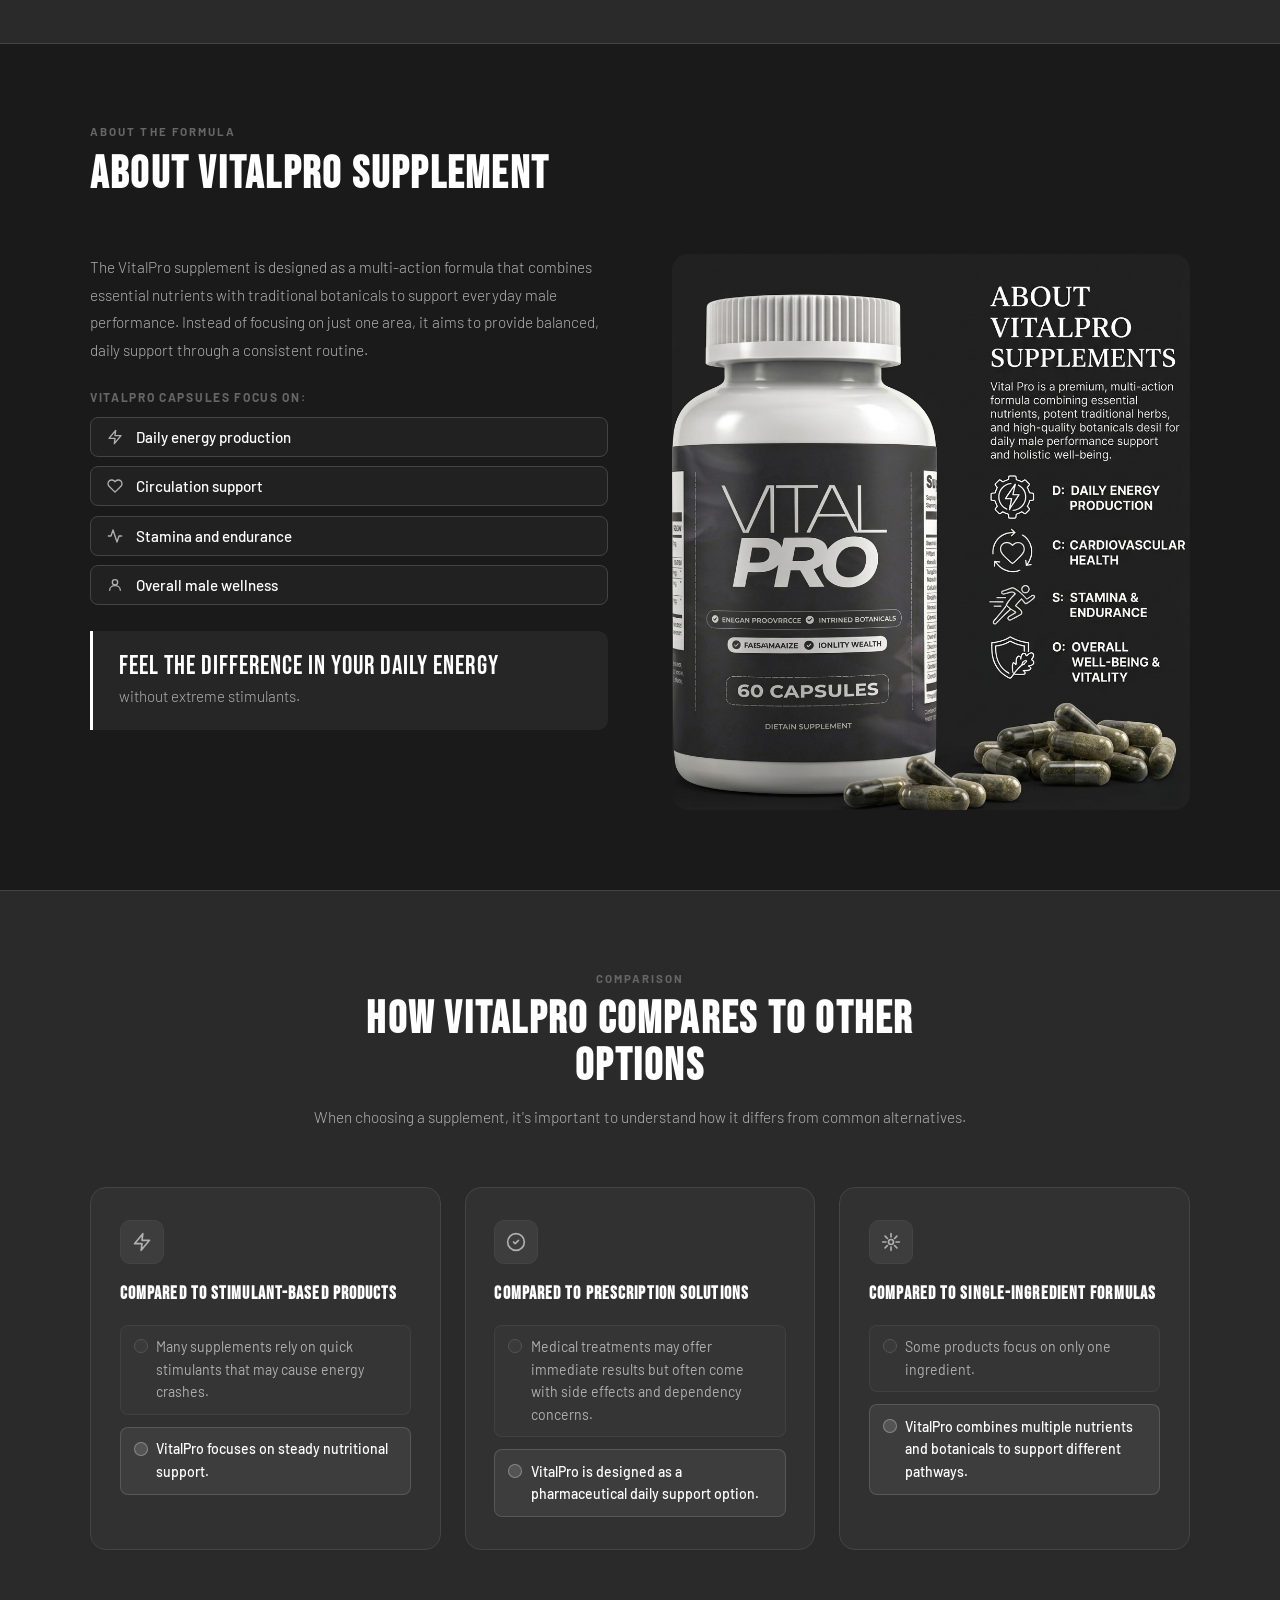
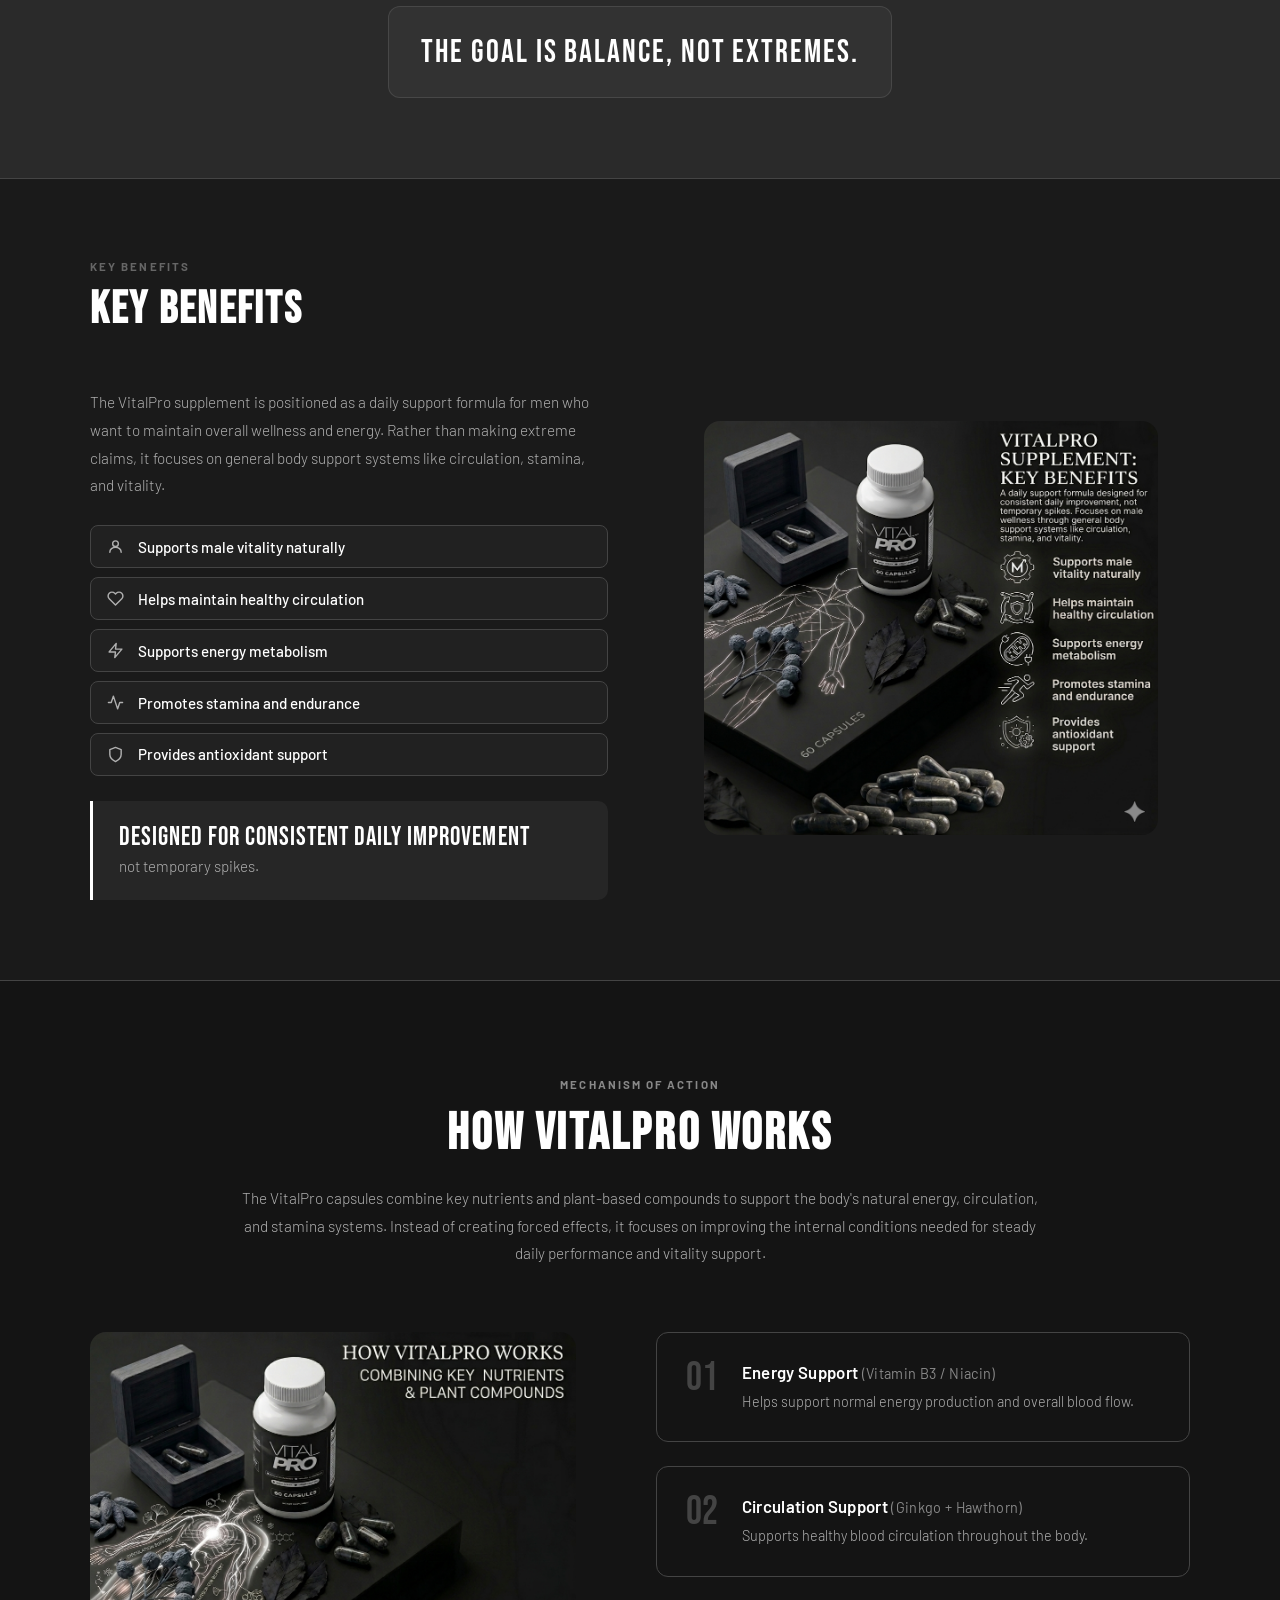
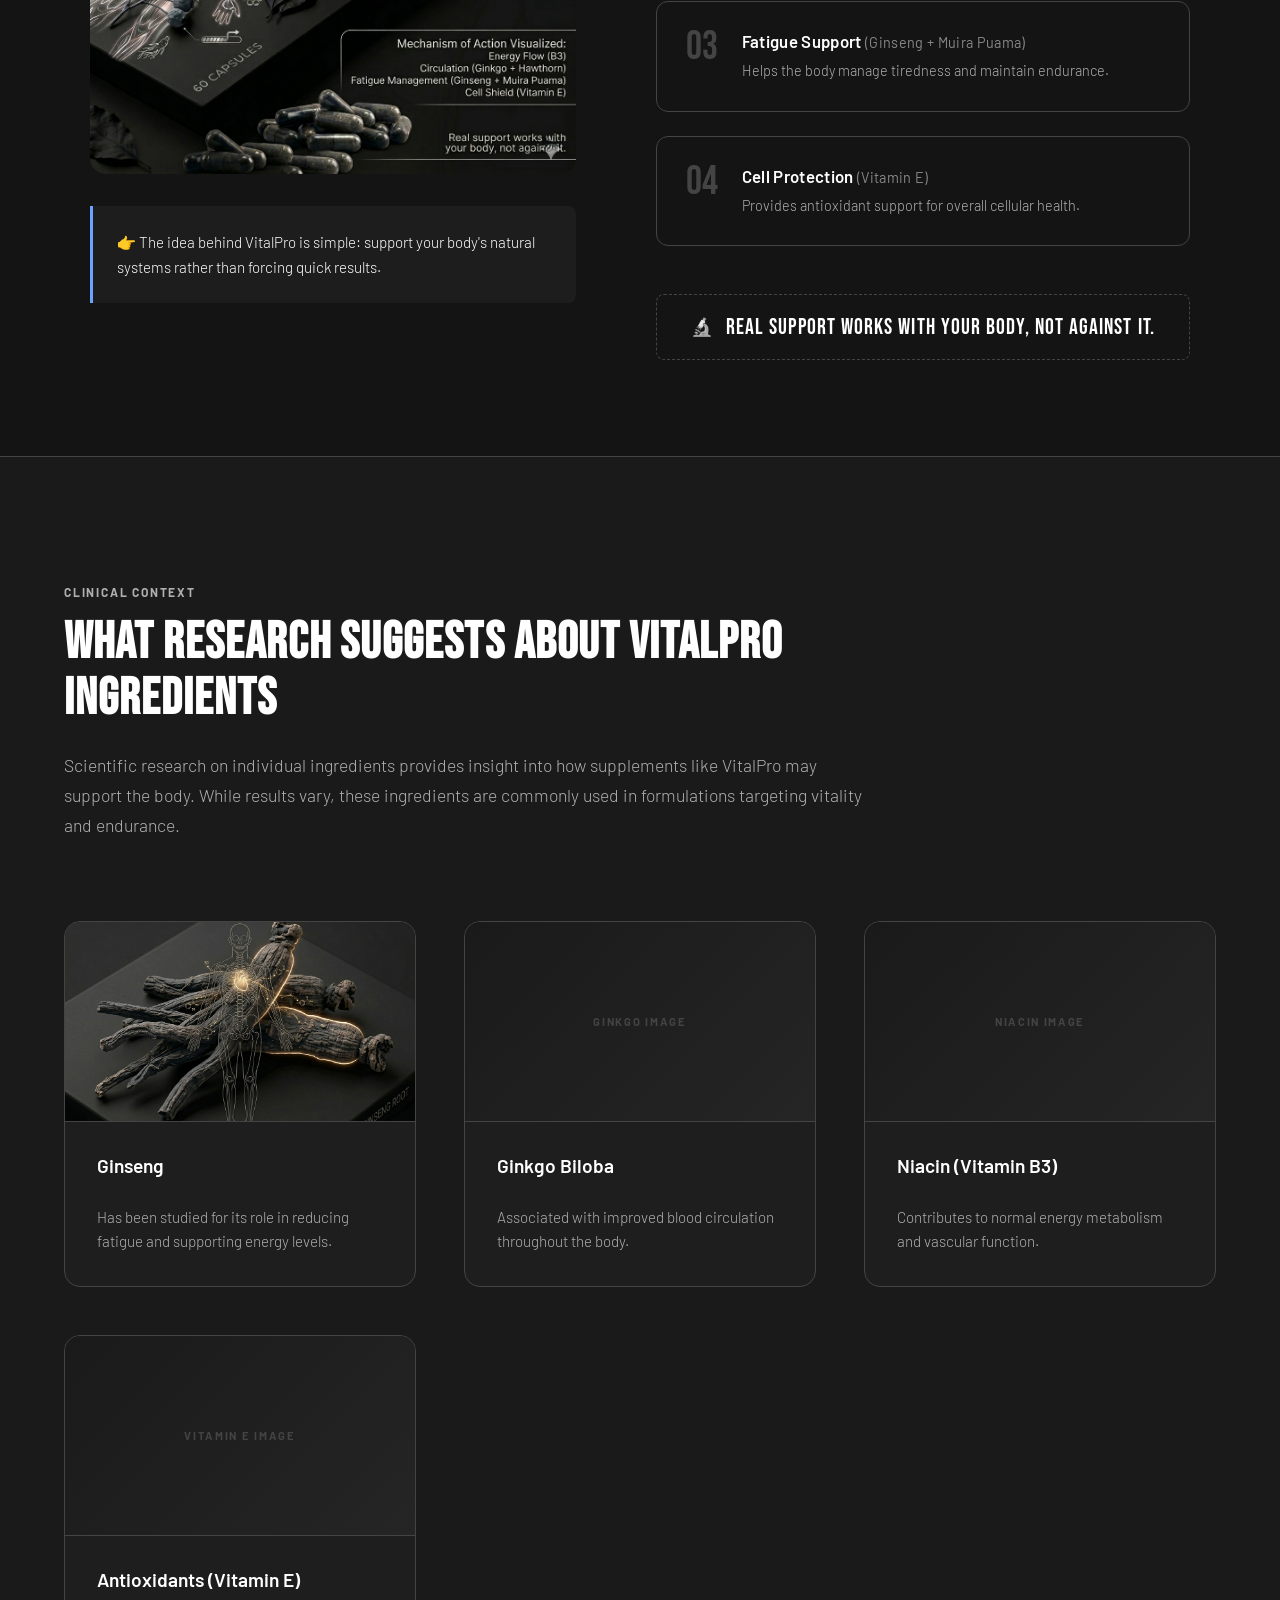
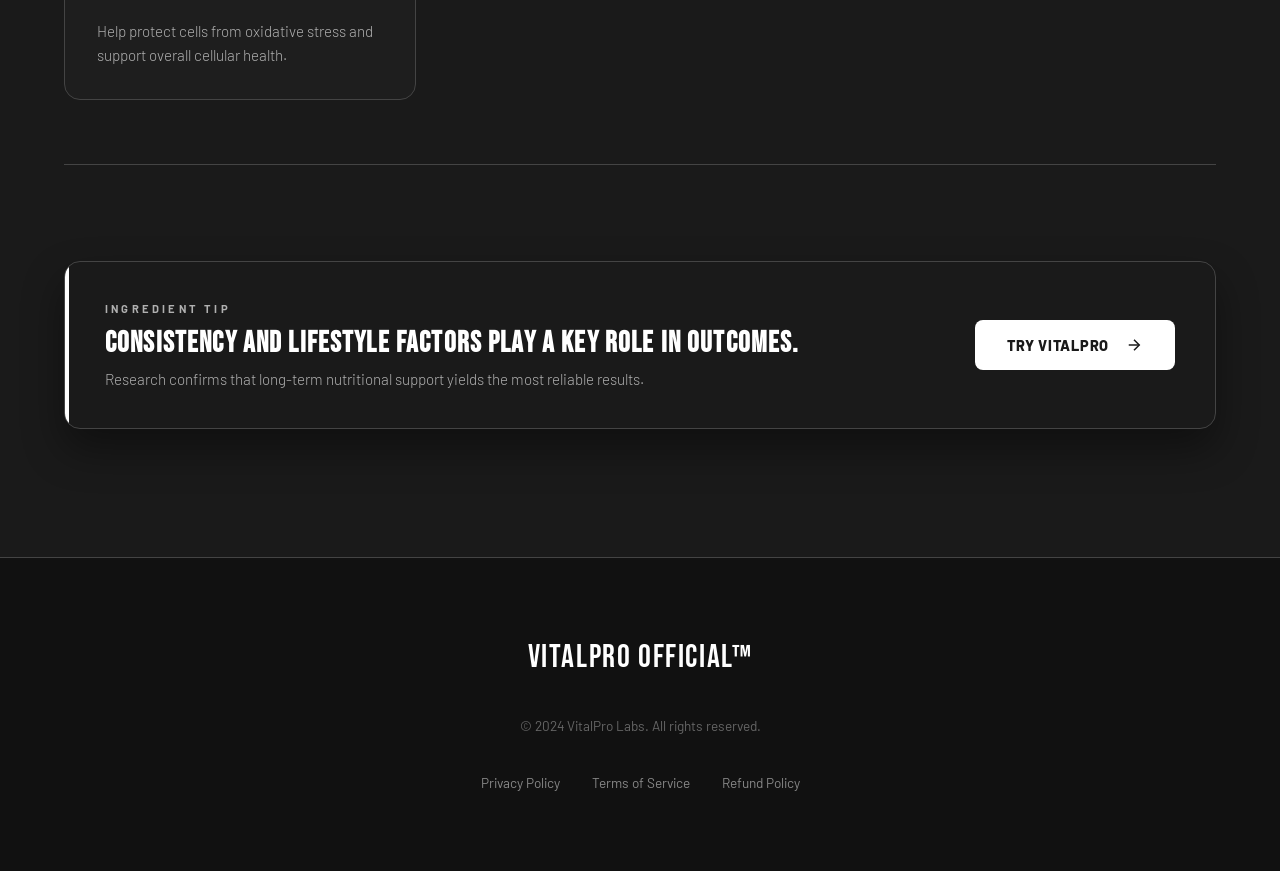
==== commit 844e5b5a: "bla bla" ====
--- a/index.html
+++ b/index.html
@@ -136,55 +136,39 @@
         <!-- LEFT: COPY -->
         <div class="hero__copy">
 
-            <div class="badge" role="note">
-                <span></span> Official US Site
-            </div>
-
-            <h1 class="hero__title">
-                <em>Vital</em>Pro Official™
+            <div class="hero__badge-pill" role="note">
+                <span class="dot"></span> Official US Site — 2026 Edition
+            </div>
+
+            <h1 class="hero__main-title">
+                VitalPro <span>Official Website</span>
             </h1>
 
-            <p class="hero__sub">
+            <p class="hero__lead-text">
                 Restore Your Vitality and Stamina with the Science-Backed Male Performance Supplement.
             </p>
 
-            <!-- WHY BOX -->
-            <div class="why-box">
-                <h2>Why Men Are Choosing VitalPro™ Today</h2>
-                <ul class="benefits" role="list">
-                    <li>
-                        <svg class="icon-check" viewBox="0 0 24 24" fill="none" stroke="currentColor" stroke-width="3"
-                            stroke-linecap="round" stroke-linejoin="round" aria-hidden="true">
-                            <polyline points="20 6 9 17 4 12"></polyline>
-                        </svg>
-                        Supports natural energy &amp; stamina
-                    </li>
-                    <li>
-                        <svg class="icon-check" viewBox="0 0 24 24" fill="none" stroke="currentColor" stroke-width="3"
-                            stroke-linecap="round" stroke-linejoin="round" aria-hidden="true">
-                            <polyline points="20 6 9 17 4 12"></polyline>
-                        </svg>
+            <div class="hero__benefits-list">
+                <h2 class="benefits-title">Why thousands are choosing VitalPro:</h2>
+                <ul class="check-list" role="list">
+                    <li>
+                        <span class="check-circle"><svg viewBox="0 0 24 24" fill="none" stroke="currentColor" stroke-width="3"><polyline points="20 6 9 17 4 12"></polyline></svg></span>
+                        Supports natural energy & stamina
+                    </li>
+                    <li>
+                        <span class="check-circle"><svg viewBox="0 0 24 24" fill="none" stroke="currentColor" stroke-width="3"><polyline points="20 6 9 17 4 12"></polyline></svg></span>
                         Designed to support healthy circulation
                     </li>
                     <li>
-                        <svg class="icon-check" viewBox="0 0 24 24" fill="none" stroke="currentColor" stroke-width="3"
-                            stroke-linecap="round" stroke-linejoin="round" aria-hidden="true">
-                            <polyline points="20 6 9 17 4 12"></polyline>
-                        </svg>
+                        <span class="check-circle"><svg viewBox="0 0 24 24" fill="none" stroke="currentColor" stroke-width="3"><polyline points="20 6 9 17 4 12"></polyline></svg></span>
                         Backed by herbal + vitamin formulation
                     </li>
                     <li>
-                        <svg class="icon-check" viewBox="0 0 24 24" fill="none" stroke="currentColor" stroke-width="3"
-                            stroke-linecap="round" stroke-linejoin="round" aria-hidden="true">
-                            <polyline points="20 6 9 17 4 12"></polyline>
-                        </svg>
+                        <span class="check-circle"><svg viewBox="0 0 24 24" fill="none" stroke="currentColor" stroke-width="3"><polyline points="20 6 9 17 4 12"></polyline></svg></span>
                         Easy 2-capsule daily routine
                     </li>
                     <li>
-                        <svg class="icon-check" viewBox="0 0 24 24" fill="none" stroke="currentColor" stroke-width="3"
-                            stroke-linecap="round" stroke-linejoin="round" aria-hidden="true">
-                            <polyline points="20 6 9 17 4 12"></polyline>
-                        </svg>
+                        <span class="check-circle"><svg viewBox="0 0 24 24" fill="none" stroke="currentColor" stroke-width="3"><polyline points="20 6 9 17 4 12"></polyline></svg></span>
                         60-day money-back guarantee
                     </li>
                 </ul>
@@ -192,28 +176,17 @@
 
             <!-- CTA -->
             <div class="cta-group">
-                <a href="#order" class="cta-btn" role="button"
-                    aria-label="Order VitalPro now with limited-time discount">
+                <a href="#order" class="cta-btn" role="button" aria-label="Order VitalPro now with limited-time discount">
                     <span style="position:relative;z-index:3;">Buy Now — Claim Discount</span>
-                    <svg class="icon-arrow" viewBox="0 0 24 24" fill="none" stroke="currentColor" stroke-width="2"
-                        stroke-linecap="round" stroke-linejoin="round" aria-hidden="true"
-                        style="position:relative;z-index:3;">
+                    <svg class="icon-arrow" viewBox="0 0 24 24" fill="none" stroke="currentColor" stroke-width="2" stroke-linecap="round" stroke-linejoin="round" aria-hidden="true" style="position:relative;z-index:3;">
                         <line x1="5" y1="12" x2="19" y2="12"></line>
                         <polyline points="12 5 19 12 12 19"></polyline>
                     </svg>
                 </a>
-                <p class="discount-note">
-                    <svg class="icon-flame" viewBox="0 0 24 24" fill="none" stroke="currentColor" stroke-width="2"
-                        stroke-linecap="round" stroke-linejoin="round" aria-hidden="true">
-                        <path
-                            d="M8.5 14.5A2.5 2.5 0 0 0 11 12c0-1.38-.5-2-1-3-1.072-2.143-.224-4.054 2-6 .5 2.5 2 4.9 4 6.5 2 1.6 3 3.5 3 5.5a7 7 0 1 1-14 0c0-1.153.433-2.294 1-3a2.5 2.5 0 0 0 2.5 2.5z">
-                        </path>
-                    </svg>
-                    <span>Limited-time <strong>VitalPro discount</strong> available — order directly from the VitalPro
-                        US site</span>
+                <p class="hero__availability">
+                    <span class="status-dot"></span> Check availability now on the official website before stock runs out
                 </p>
             </div>
-
         </div>
 
         <!-- RIGHT: PRODUCT IMAGE -->
@@ -620,9 +593,9 @@
                     </div>
                 </div>
 
-                <!-- Conversion trigger -->
+                <!-- Focused Mechanism Trigger -->
                 <div class="works-section__trigger">
-                    <p>Real support works with your body, not against it.</p>
+                    <p><span>🔬</span> Real support works with your body, not against it.</p>
                 </div>
 
             </div>
@@ -630,6 +603,104 @@
         </div>
     </section>
 
+    <!-- RESEARCH SECTION -->
+    <section class="research-section" id="research" aria-label="Scientific Research and Ingredients">
+        <div class="research-section__container">
+            
+            <div class="research-section__header">
+                <p class="research-section__tag">Clinical Context</p>
+                <h2 class="research-section__title">What Research Suggests About VitalPro Ingredients</h2>
+                <p class="research-section__sub">
+                    Scientific research on individual ingredients provides insight into how supplements like VitalPro may support the body. 
+                    While results vary, these ingredients are commonly used in formulations targeting vitality and endurance.
+                </p>
+            </div>
+
+            <div class="research-section__grid">
+                
+                <div class="research-card">
+                    <div class="research-card__image-container">
+                        
+                        <img src="public/ginseng.webp" alt="Ginseng Research" class="research-card__img">
+                    </div>
+                    <div class="research-card__content">
+                        <h3>Ginseng</h3>
+                        <p>Has been studied for its role in reducing fatigue and supporting energy levels.</p>
+                    </div>
+                </div>
+
+                <div class="research-card">
+                    <div class="research-card__image-container">
+                        <div class="ingredient-placeholder">
+                            <span>GINKGO IMAGE</span>
+                        </div>
+                        <!-- <img src="public/ginkgo.webp" alt="Ginkgo Biloba Research" class="research-card__img"> -->
+                    </div>
+                    <div class="research-card__content">
+                        <h3>Ginkgo Biloba</h3>
+                        <p>Associated with improved blood circulation throughout the body.</p>
+                    </div>
+                </div>
+
+                <div class="research-card">
+                    <div class="research-card__image-container">
+                        <div class="ingredient-placeholder">
+                            <span>NIACIN IMAGE</span>
+                        </div>
+                        <!-- <img src="public/niacin.webp" alt="Niacin Research" class="research-card__img"> -->
+                    </div>
+                    <div class="research-card__content">
+                        <h3>Niacin (Vitamin B3)</h3>
+                        <p>Contributes to normal energy metabolism and vascular function.</p>
+                    </div>
+                </div>
+
+                <div class="research-card">
+                    <div class="research-card__image-container">
+                        <div class="ingredient-placeholder">
+                            <span>VITAMIN E IMAGE</span>
+                        </div>
+                        <!-- <img src="public/vitamine.webp" alt="Vitamin E Research" class="research-card__img"> -->
+                    </div>
+                    <div class="research-card__content">
+                        <h3>Antioxidants (Vitamin E)</h3>
+                        <p>Help protect cells from oxidative stress and support overall cellular health.</p>
+                    </div>
+                </div>
+
+            </div>
+
+            <div class="research-section__footer">
+                <!-- Scientific Research Conversion Bar -->
+                <div class="conversion-bar">
+                    <div class="conversion-bar__content">
+                        <span class="conversion-bar__label">Ingredient Tip</span>
+                        <h3 class="conversion-bar__title">Consistency and lifestyle factors play a key role in outcomes.</h3>
+                        <p class="conversion-bar__subtext">Research confirms that long-term nutritional support yields the most reliable results.</p>
+                    </div>
+                    <a href="#order" class="conversion-bar__btn">
+                        Try VitalPro
+                        <svg width="18" height="18" viewBox="0 0 24 24" fill="none" stroke="currentColor" stroke-width="2"><line x1="5" y1="12" x2="19" y2="12"></line><polyline points="12 5 19 12 12 19"></polyline></svg>
+                    </a>
+                </div>
+            </div>
+
+        </div>
+    </section>
+
+    <!-- FOOTER -->
+    <footer class="footer">
+        <div class="footer__container">
+            <div class="footer__brand">VITALPRO OFFICIAL™</div>
+            <p class="footer__copyright">© 2024 VitalPro Labs. All rights reserved.</p>
+            <div class="footer__links">
+                <a href="#">Privacy Policy</a>
+                <a href="#">Terms of Service</a>
+                <a href="#">Refund Policy</a>
+            </div>
+        </div>
+    </footer>
+
 </body>
 
 </html>
--- a/style.css
+++ b/style.css
@@ -111,18 +111,22 @@
     box-shadow: 0 6px 22px rgba(255, 255, 255, 0.18) !important;
 }
 
-/* ── TICKER ── */
+/* ── TICKER (Tightened) ── */
 .ticker-bar {
     position: relative;
     z-index: 10;
-    height: var(--ticker-height);
-    background: var(--bg-soft);
+    height: 34px; /* Shorter header to save vh */
+    background: #111111;
     border-bottom: 1px solid var(--border);
     overflow: hidden;
     white-space: nowrap;
     margin-top: var(--nav-height);
     display: flex;
     align-items: center;
+}
+
+@media (max-height: 800px) {
+    .ticker-bar { height: 30px; font-size: 0.75rem; }
 }
 
 .ticker-inner {
@@ -155,13 +159,22 @@
 /* ── HERO ── */
 .hero {
     position: relative;
-    min-height: var(--hero-height);
+    height: var(--hero-height); /* FORCES exact 100vh */
     display: grid;
-    grid-template-columns: 1fr 1fr;
-    align-items: center;
-    overflow: hidden;
-    padding: 1.5rem 5vw; /* Scaled down for 13" laptop */
-    gap: 2rem;
+    grid-template-columns: 1.25fr 0.75fr;
+    align-items: center;
+    overflow: hidden; /* Back to hidden for reliability, but we will fix the content height */
+    padding: 0 6vw;
+    gap: 4rem;
+    background: #0D0D0D;
+}
+
+/* Fix for shorter laptop screens (e.g. 13.3 inch) */
+@media (max-height: 800px) {
+    .hero {
+        padding-top: 2rem;
+        gap: 2.5rem;
+    }
 }
 
 /* Hero background */
@@ -186,72 +199,161 @@
     z-index: 0;
 }
 
-/* ── LEFT COPY ── */
 .hero__copy {
     position: relative;
-    z-index: 2;
+    z-index: 5;
     display: flex;
     flex-direction: column;
     justify-content: center;
-    gap: 0;
-}
-
-.badge {
+    max-width: 800px;
+}
+
+.hero__badge-pill {
     display: inline-flex;
     align-items: center;
-    gap: 0.5rem;
-    background: rgba(255, 255, 255, 0.06);
-    border: 1px solid var(--border);
+    gap: 0.6rem;
+    background: rgba(255, 255, 255, 0.05);
+    border: 1px solid rgba(255, 255, 255, 0.1);
+    padding: 0.45rem 1rem;
     border-radius: 100px;
-    padding: 0.32rem 1rem;
-    font-size: 0.72rem;
+    font-size: 0.7rem;
     font-weight: 700;
-    letter-spacing: 0.14em;
+    color: var(--text-muted);
     text-transform: uppercase;
-    color: var(--text-muted);
-    margin-bottom: 0.3rem; /* reduced */
-    width: fit-content;
+    letter-spacing: 0.1em;
+    margin-bottom: 1.5rem;
+    width: fit-content; /* FIXED: No more full-width messy bar */
     opacity: 0;
     animation: fadeUp 0.6s 0.1s ease forwards;
 }
 
-.badge span {
+@media (max-height: 800px) {
+    .hero__badge-pill { margin-bottom: 0.85rem; }
+}
+
+.hero__badge-pill .dot {
     width: 6px;
     height: 6px;
+    background: #FF3D77;
     border-radius: 50%;
-    background: var(--text);
-    display: inline-block;
-    animation: pulse 1.8s infinite;
-    flex-shrink: 0;
-}
-
-.hero__title {
-    font-family: 'Bebas Neue', sans-serif;
-    font-size: clamp(2.8rem, 5.5vw, 6rem);
-    line-height: 1;
-    letter-spacing: 0.02em;
-    color: var(--text);
-    margin-top: 0;
-    margin-bottom: 0.4rem; /* reduced */
+    box-shadow: 0 0 10px rgba(255, 61, 119, 0.5);
+}
+
+.hero__main-title {
+    font-family: 'Barlow', sans-serif;
+    font-size: clamp(2.8rem, 4.5vw, 4.8rem);
+    font-weight: 900;
+    line-height: 0.95;
+    color: var(--text);
+    margin-bottom: 1.5rem;
+    letter-spacing: -0.02em;
     white-space: nowrap;
     opacity: 0;
-    animation: fadeUp 0.7s 0.25s ease forwards;
-}
-
-.hero__title em {
-    font-style: normal;
-    color: var(--text-muted); /* dimmer for monochrome contrast */
-}
-
-.hero__sub {
-    font-size: clamp(0.9rem, 1.1vw, 1.05rem);
-    font-weight: 300;
-    line-height: 1.5; /* reduced */
-    color: var(--text-muted);
-    max-width: 480px;
-    margin-bottom: 0.75rem; /* reduced */
+    animation: fadeUp 0.7s 0.2s ease forwards;
+}
+
+.hero__main-title span {
+    color: rgba(255, 255, 255, 0.3);
+}
+
+@media (max-height: 800px) {
+    .hero__main-title { 
+        font-size: clamp(2.2rem, 3.8vw, 3.2rem);
+        margin-bottom: 1rem;
+    }
+}
+
+.hero__lead-text {
+    font-size: clamp(1rem, 1.2vw, 1.2rem);
+    font-weight: 400;
+    line-height: 1.5;
+    color: var(--text-muted);
+    margin-bottom: 2.5rem;
+    max-width: 540px;
+    opacity: 0;
+    animation: fadeUp 0.7s 0.3s ease forwards;
+}
+
+@media (max-height: 800px) {
+    .hero__lead-text { margin-bottom: 1.5rem; }
+}
+
+.hero__benefits-list {
+    margin-bottom: 3rem;
     opacity: 0;
     animation: fadeUp 0.7s 0.4s ease forwards;
+}
+
+@media (max-height: 800px) {
+    .hero__benefits-list { margin-bottom: 1.5rem; }
+}
+
+.benefits-title {
+    font-size: 0.9rem;
+    font-weight: 700;
+    color: var(--text);
+    text-transform: uppercase;
+    letter-spacing: 0.1em;
+    margin-bottom: 1.2rem;
+}
+
+.check-list {
+    list-style: none;
+    display: grid;
+    grid-template-columns: 1fr 1fr; /* 2 COLUMNS for high-density elegance */
+    gap: 0.75rem 2rem;
+    max-width: 600px;
+}
+
+@media (max-width: 1200px) or (max-height: 700px) {
+    .check-list { grid-template-columns: 1fr; gap: 0.6rem; }
+}
+
+.check-list li {
+    display: flex;
+    align-items: center;
+    gap: 0.85rem;
+    font-size: 0.95rem;
+    font-weight: 500;
+    color: var(--text-muted);
+}
+
+.check-circle {
+    width: 22px;
+    height: 22px;
+    background: rgba(255, 255, 255, 0.08);
+    border-radius: 50%;
+    display: flex;
+    align-items: center;
+    justify-content: center;
+    flex-shrink: 0;
+}
+
+.check-circle svg {
+    width: 14px;
+    height: 14px;
+    color: var(--text);
+}
+
+/* Thumbnail styles removed */
+
+/* Old CTA Button styles preserved further down */
+
+.hero__availability {
+    display: flex;
+    align-items: center;
+    gap: 0.6rem;
+    font-size: 0.85rem;
+    color: var(--text-muted);
+}
+
+.status-dot {
+    width: 8px;
+    height: 8px;
+    background: #4ADE80; /* Green availability signal */
+    border-radius: 50%;
+    box-shadow: 0 0 8px rgba(74, 222, 128, 0.6);
+    animation: pulse 2s infinite;
 }
 
 /* ── WHY BOX ── */
@@ -259,8 +361,8 @@
     background: var(--bg-soft);
     border: 1px solid var(--border);
     border-radius: 12px;
-    padding: 0.8rem 1.2rem; /* reduced */
-    margin-bottom: 0.75rem; /* reduced */
+    padding: 0.9rem 1.3rem;
+    margin-bottom: 0.95rem;
     opacity: 0;
     animation: fadeUp 0.7s 0.55s ease forwards;
 }
@@ -297,69 +399,131 @@
     flex-shrink: 0;
 }
 
-/* ── CTA ── */
+/* ── CTA GROUP ── */
 .cta-group {
     display: flex;
     flex-direction: column;
-    gap: 0.6rem;
+    gap: 1.2rem;
     opacity: 0;
-    animation: fadeUp 0.7s 0.7s ease forwards;
-}
-
-/* ── BUY NOW BUTTON — white on dark ── */
+    animation: fadeUp 0.7s 0.65s ease forwards;
+}
+
+@media (max-height: 800px) {
+    .cta-group { gap: 0.8rem; }
+}
+
 .cta-btn {
     display: inline-flex;
     align-items: center;
     justify-content: center;
-    gap: 0.6rem;
-    background: var(--text); /* white */
-    color: var(--ink);       /* charcoal text */
-    font-family: 'Barlow', sans-serif;
+    gap: 1rem;
+    padding: 1.25rem 3.5rem;
+    background: #FFFFFF;
+    color: #000000;
+    border-radius: 12px;
+    font-size: 1.1rem;
     font-weight: 800;
+    text-transform: uppercase;
+    letter-spacing: 0.05em;
+    text-decoration: none;
+    transition: all 0.3s cubic-bezier(0.2, 0.8, 0.2, 1);
+    box-shadow: 0 10px 40px rgba(255, 255, 255, 0.1);
+    width: fit-content;
+}
+
+.cta-btn:hover {
+    transform: translateY(-3px);
+    box-shadow: 0 15px 50px rgba(255, 255, 255, 0.2);
+}
+
+@media (max-height: 800px) {
+    .cta-btn { padding: 0.95rem 2.8rem; font-size: 0.95rem; }
+}
+
+/* ── HERO VISUAL (RIGHT SIDE) ── */
+.hero__visual {
+    position: relative;
+    display: flex;
+    justify-content: center;
+    align-items: center;
+    z-index: 10;
+}
+
+.product-wrap {
+    position: relative;
+    width: 100%;
+    max-width: 450px;
+    height: 60vh;
+    display: flex;
+    justify-content: center;
+    align-items: center;
+}
+
+@media (max-height: 800px) {
+    .product-wrap { height: 50vh; }
+}
+
+.product-img {
+    width: auto;
+    height: 100%;
+    object-fit: contain;
+    position: relative;
+    z-index: 5;
+    filter: drop-shadow(0 20px 50px rgba(0,0,0,0.8));
+}
+
+.glow {
+    position: absolute;
+    top: 50%; left: 50%;
+    width: 130%; height: 130%;
+    background: radial-gradient(circle, rgba(107, 164, 255, 0.12) 0%, transparent 65%);
+    transform: translate(-50%, -50%);
+    z-index: 1;
+    pointer-events: none;
+}
+
+/* Stat Chips (Floating Labels) */
+.chip {
+    position: absolute;
+    background: rgba(25, 25, 25, 0.8);
+    backdrop-filter: blur(8px);
+    border: 1px solid rgba(255, 255, 255, 0.1);
+    padding: 0.8rem 1.2rem;
+    border-radius: 12px;
+    display: flex;
+    flex-direction: column;
+    gap: 0.2rem;
+    z-index: 10;
+    pointer-events: none;
+    box-shadow: 0 10px 30px rgba(0,0,0,0.4);
+    opacity: 0;
+    animation: fadeIn 0.8s 0.8s ease forwards;
+}
+
+.chip__label {
+    font-size: 0.6rem;
+    font-weight: 700;
+    text-transform: uppercase;
+    letter-spacing: 0.08em;
+    color: #888888;
+}
+
+.chip__val {
     font-size: 1rem;
-    letter-spacing: 0.06em;
-    text-transform: uppercase;
-    padding: 0.95rem 2.4rem;
-    border-radius: 8px;
-    text-decoration: none;
-    border: none;
-    cursor: pointer;
-    transition: transform 0.15s, box-shadow 0.2s, background 0.2s;
-    box-shadow: 0 4px 24px rgba(255, 255, 255, 0.12), inset 0 1px 0 rgba(255,255,255,0.8);
-    width: fit-content;
-    position: relative;
-    overflow: hidden;
-    isolation: isolate;
-}
-
-/* Shine sweep */
-.cta-btn::before {
-    content: '';
-    position: absolute;
-    top: -10%; left: 0;
-    width: 60%;
-    height: 120%;
-    background: linear-gradient(90deg,
-        transparent 0%,
-        rgba(255, 255, 255, 0.6) 50%,
-        transparent 100%);
-    transform: translateX(-130%);
-    animation: shine-sweep 2.6s ease-in-out infinite;
-    pointer-events: none;
-    z-index: 1;
-    border-radius: inherit;
-}
-
-/* Hover highlight */
-.cta-btn::after {
-    content: '';
-    position: absolute;
-    inset: 0;
-    background: linear-gradient(180deg, rgba(255,255,255,0.15) 0%, transparent 60%);
-    opacity: 0;
-    transition: opacity 0.2s;
-    pointer-events: none;
-    z-index: 2;
+    font-weight: 700;
+    color: var(--text);
+}
+
+.chip--1 { top: 15%; left: -5%; }
+.chip--2 { bottom: 20%; left: -10%; }
+.chip--3 { top: 40%; right: -15%; }
+
+@media (max-width: 1200px) or (max-height: 850px) {
+    .chip { padding: 0.6rem 1rem; }
+    .chip__val { font-size: 0.85rem; }
+    .chip--1 { top: 10%; left: 5%; }
+    .chip--2 { bottom: 15%; left: 5%; }
+    .chip--3 { top: 35%; right: 5%; }
 }
 
 .cta-btn:hover::after { opacity: 1; }
@@ -417,17 +581,17 @@
     z-index: 2;
     display: flex;
     justify-content: center;
-    align-items: start;
+    align-items: center; /* PERFECTLY balanced with the left text height! */
     height: 100%;
     padding-top: 0;
 }
 
 .product-wrap {
     position: relative;
-    height: 98%;
-    max-height: 680px;
-    aspect-ratio: 3/4;
-    margin: -3rem auto 0;
+    height: 85%; /* Always fits with a tiny buffer */
+    max-height: 720px; 
+    aspect-ratio: 3/4; /* Determines structural width natively */
+    margin: 0 auto;
 }
 
 /* Radial glow blob */
@@ -1428,7 +1592,7 @@
     line-height: 1.6;
 }
 
-/* Conversion Trigger */
+/* Focused Mechanism Trigger (Restored) */
 .works-section__trigger {
     margin-top: 1.5rem;
     padding: 1.2rem;
@@ -1443,6 +1607,106 @@
     font-size: 1.35rem;
     letter-spacing: 0.05em;
     color: var(--text);
+    display: flex;
+    align-items: center;
+    justify-content: center;
+    gap: 0.75rem;
+}
+
+.works-section__trigger p span {
+    font-size: 1.1rem;
+    filter: grayscale(1);
+}
+
+/* Premium Conversion Article Bar */
+.conversion-bar {
+    margin-top: 3rem;
+    padding: 2.5rem;
+    background: #1A1A1A;
+    border: 1px solid var(--border);
+    border-radius: 16px;
+    display: flex;
+    justify-content: space-between;
+    align-items: center;
+    gap: 3rem;
+    position: relative;
+    overflow: hidden;
+    box-shadow: 0 20px 40px rgba(0,0,0,0.4);
+}
+
+.conversion-bar::before {
+    content: '';
+    position: absolute;
+    top: 0; left: 0;
+    width: 4px;
+    height: 100%;
+    background: var(--text);
+}
+
+.conversion-bar__content {
+    flex: 1;
+}
+
+.conversion-bar__label {
+    display: block;
+    font-size: 0.7rem;
+    font-weight: 700;
+    color: var(--text-muted);
+    text-transform: uppercase;
+    letter-spacing: 0.2rem;
+    margin-bottom: 0.75rem;
+}
+
+.conversion-bar__title {
+    font-family: 'Bebas Neue', sans-serif;
+    font-size: 1.8rem;
+    letter-spacing: 0.04em;
+    color: var(--text);
+    line-height: 1.2;
+    margin-bottom: 0.5rem;
+}
+
+.conversion-bar__subtext {
+    font-size: 0.95rem;
+    font-weight: 300;
+    color: var(--text-muted);
+}
+
+.conversion-bar__btn {
+    display: flex;
+    align-items: center;
+    gap: 1rem;
+    padding: 1rem 2rem;
+    background: var(--text);
+    color: var(--ink);
+    text-decoration: none;
+    font-weight: 800;
+    text-transform: uppercase;
+    font-size: 0.9rem;
+    letter-spacing: 0.05em;
+    border-radius: 8px;
+    transition: transform 0.2s, background 0.2s;
+    white-space: nowrap;
+}
+
+.conversion-bar__btn:hover {
+    background: #EEEEEE;
+    transform: translateX(5px);
+}
+
+@media (max-width: 900px) {
+    .conversion-bar {
+        flex-direction: column;
+        text-align: center;
+        padding: 2rem;
+        gap: 2rem;
+    }
+    .conversion-bar::before {
+        width: 100%;
+        height: 4px;
+        top: 0; left: 0;
+    }
+    .conversion-bar__title { font-size: 1.5rem; }
 }
 
 @media (max-width: 900px) {
@@ -1526,9 +1790,29 @@
     .hero {
         align-items: center; 
         grid-template-columns: 1fr;
-        padding-top: 3rem;
-        padding-bottom: 3rem;
+        padding-top: 2rem;
+        padding-bottom: 2rem;
         min-height: auto; /* Allow natural height on mobile */
+        height: auto;
+        overflow: visible;
+    }
+
+    .hero__copy {
+        padding-top: 0;
+        text-align: center;
+        align-items: center;
+    }
+
+    .check-list li {
+        justify-content: center;
+    }
+
+    .hero__gallery {
+        justify-content: center;
+    }
+
+    .hero__main-title {
+        font-size: 2.2rem;
     }
     
     .hero::after {
@@ -1539,3 +1823,261 @@
         background: linear-gradient(135deg, #1A1A1A 0%, #1E1E1E 50%, #1C1C1C 100%);
     }
 }
+
+/* ── RESEARCH SECTION ── */
+.research-section {
+    padding: 8rem 5vw;
+    background: var(--bg);
+    border-top: 1px solid var(--border);
+    position: relative;
+    overflow: hidden;
+}
+
+.research-section__container {
+    max-width: 1200px;
+    margin: 0 auto;
+}
+
+.research-section__header {
+    max-width: 800px;
+    margin-bottom: 5rem;
+}
+
+.research-section__tag {
+    font-size: 0.75rem;
+    font-weight: 700;
+    color: var(--text-muted);
+    text-transform: uppercase;
+    letter-spacing: 0.15em;
+    margin-bottom: 1rem;
+}
+
+.research-section__title {
+    font-family: 'Bebas Neue', sans-serif;
+    font-size: clamp(2.5rem, 4vw, 3.5rem);
+    line-height: 1.1;
+    color: var(--text);
+    margin-bottom: 1.5rem;
+    letter-spacing: 0.02em;
+}
+
+.research-section__sub {
+    font-size: 1.1rem;
+    font-weight: 300;
+    color: var(--text-muted);
+    line-height: 1.7;
+}
+
+.research-section__grid {
+    display: grid;
+    grid-template-columns: repeat(auto-fit, minmax(280px, 1fr));
+    gap: 3rem;
+    margin-bottom: 4rem;
+}
+
+.research-card {
+    display: flex;
+    flex-direction: column;
+    background: rgba(255, 255, 255, 0.02);
+    border: 1px solid var(--border);
+    border-radius: 16px;
+    overflow: hidden; /* For image rounding */
+    transition: transform 0.3s ease, border-color 0.3s ease, box-shadow 0.3s ease;
+}
+
+.research-card:hover {
+    transform: translateY(-8px);
+    border-color: #555555;
+    box-shadow: 0 20px 40px rgba(0,0,0,0.3);
+}
+
+.research-card__image-container {
+    width: 100%;
+    height: 200px;
+    background: #111111;
+    overflow: hidden;
+    position: relative;
+    border-bottom: 1px solid var(--border);
+}
+
+.ingredient-placeholder {
+    width: 100%;
+    height: 100%;
+    display: flex;
+    align-items: center;
+    justify-content: center;
+    background: linear-gradient(135deg, #1A1A1A 0%, #252525 100%);
+    color: #444444;
+    font-size: 0.7rem;
+    font-weight: 700;
+    letter-spacing: 0.15em;
+    text-align: center;
+    padding: 2rem;
+    transition: color 0.3s ease;
+}
+
+.research-card:hover .ingredient-placeholder {
+    color: #888888;
+}
+
+.research-card__img {
+    width: 100%;
+    height: 100%;
+    object-fit: cover;
+}
+
+.research-card__content {
+    padding: 2rem;
+    display: flex;
+    flex-direction: column;
+    gap: 1rem;
+}
+
+.research-card__icon {
+    width: 38px;
+    height: 38px;
+    display: flex;
+    align-items: center;
+    justify-content: center;
+    background: rgba(255, 255, 255, 0.05);
+    border-radius: 8px;
+    color: var(--text);
+    margin-bottom: 0.5rem;
+}
+
+.research-card__icon svg {
+    width: 22px;
+    height: 22px;
+}
+
+.research-card__content h3 {
+    font-size: 1.2rem;
+    font-weight: 600;
+    color: var(--text);
+    margin-bottom: 0.75rem;
+}
+
+.research-card__content p {
+    font-size: 0.95rem;
+    font-weight: 300;
+    color: var(--text-muted);
+    line-height: 1.6;
+}
+
+.research-section__footer {
+    padding-top: 3rem;
+    border-top: 1px solid var(--border);
+}
+
+.research-note {
+    display: flex;
+    align-items: center;
+    gap: 1rem;
+    color: var(--text);
+    font-size: 1.05rem;
+    font-style: italic;
+    font-weight: 300;
+}
+
+/* ── FOOTER ── */
+.footer {
+    padding: 5rem 5vw;
+    background: #111111;
+    border-top: 1px solid var(--border);
+}
+
+.footer__container {
+    max-width: 1200px;
+    margin: 0 auto;
+    display: flex;
+    flex-direction: column;
+    align-items: center;
+    gap: 2.5rem;
+    text-align: center;
+}
+
+.footer__brand {
+    font-family: 'Bebas Neue', sans-serif;
+    font-size: 2rem;
+    letter-spacing: 0.05em;
+}
+
+.footer__copyright {
+    font-size: 0.85rem;
+    color: #666666;
+}
+
+.footer__links {
+    display: flex;
+    gap: 2rem;
+    flex-wrap: wrap;
+    justify-content: center;
+}
+
+.footer__links a {
+    color: #888888;
+    text-decoration: none;
+    font-size: 0.85rem;
+    transition: color 0.2s;
+}
+
+.footer__links a:hover {
+    color: var(--text);
+}
+
+@media (max-width: 768px) {
+    .research-section { padding: 4rem 5vw; }
+    .research-section__header { margin-bottom: 3rem; }
+    .research-section__grid { gap: 1.5rem; }
+    .footer { padding: 3rem 5vw; }
+}
+
+/* ── LARGE SCREEN UPSCALING (e.g. 27-inch monitors, 1440p+) ── */
+@media (min-width: 1440px) and (min-height: 900px) {
+    .hero {
+        gap: 6rem;
+    }
+    
+    .hero__main-title {
+        font-size: clamp(4.5rem, 6.5vw, 6rem);
+        margin-bottom: 2rem;
+    }
+
+    .hero__badge-pill {
+        font-size: 0.9rem;
+        padding: 0.6rem 1.6rem;
+        margin-bottom: 2.2rem;
+    }
+
+    .hero__lead-text {
+        font-size: 1.5rem;
+        max-width: 650px;
+        margin-bottom: 3.5rem;
+        line-height: 1.7;
+    }
+
+    .check-list {
+        gap: 1.2rem;
+    }
+
+    .check-list li {
+        font-size: 1.3rem;
+    }
+
+    .check-circle {
+        width: 34px;
+        height: 34px;
+    }
+
+    .hero__main-btn {
+        font-size: 1.4rem;
+        padding: 1.4rem 4rem;
+    }
+    
+    .why-box h2 {
+        font-size: 2rem;
+        margin-bottom: 1.5rem;
+    }
+}
+
+
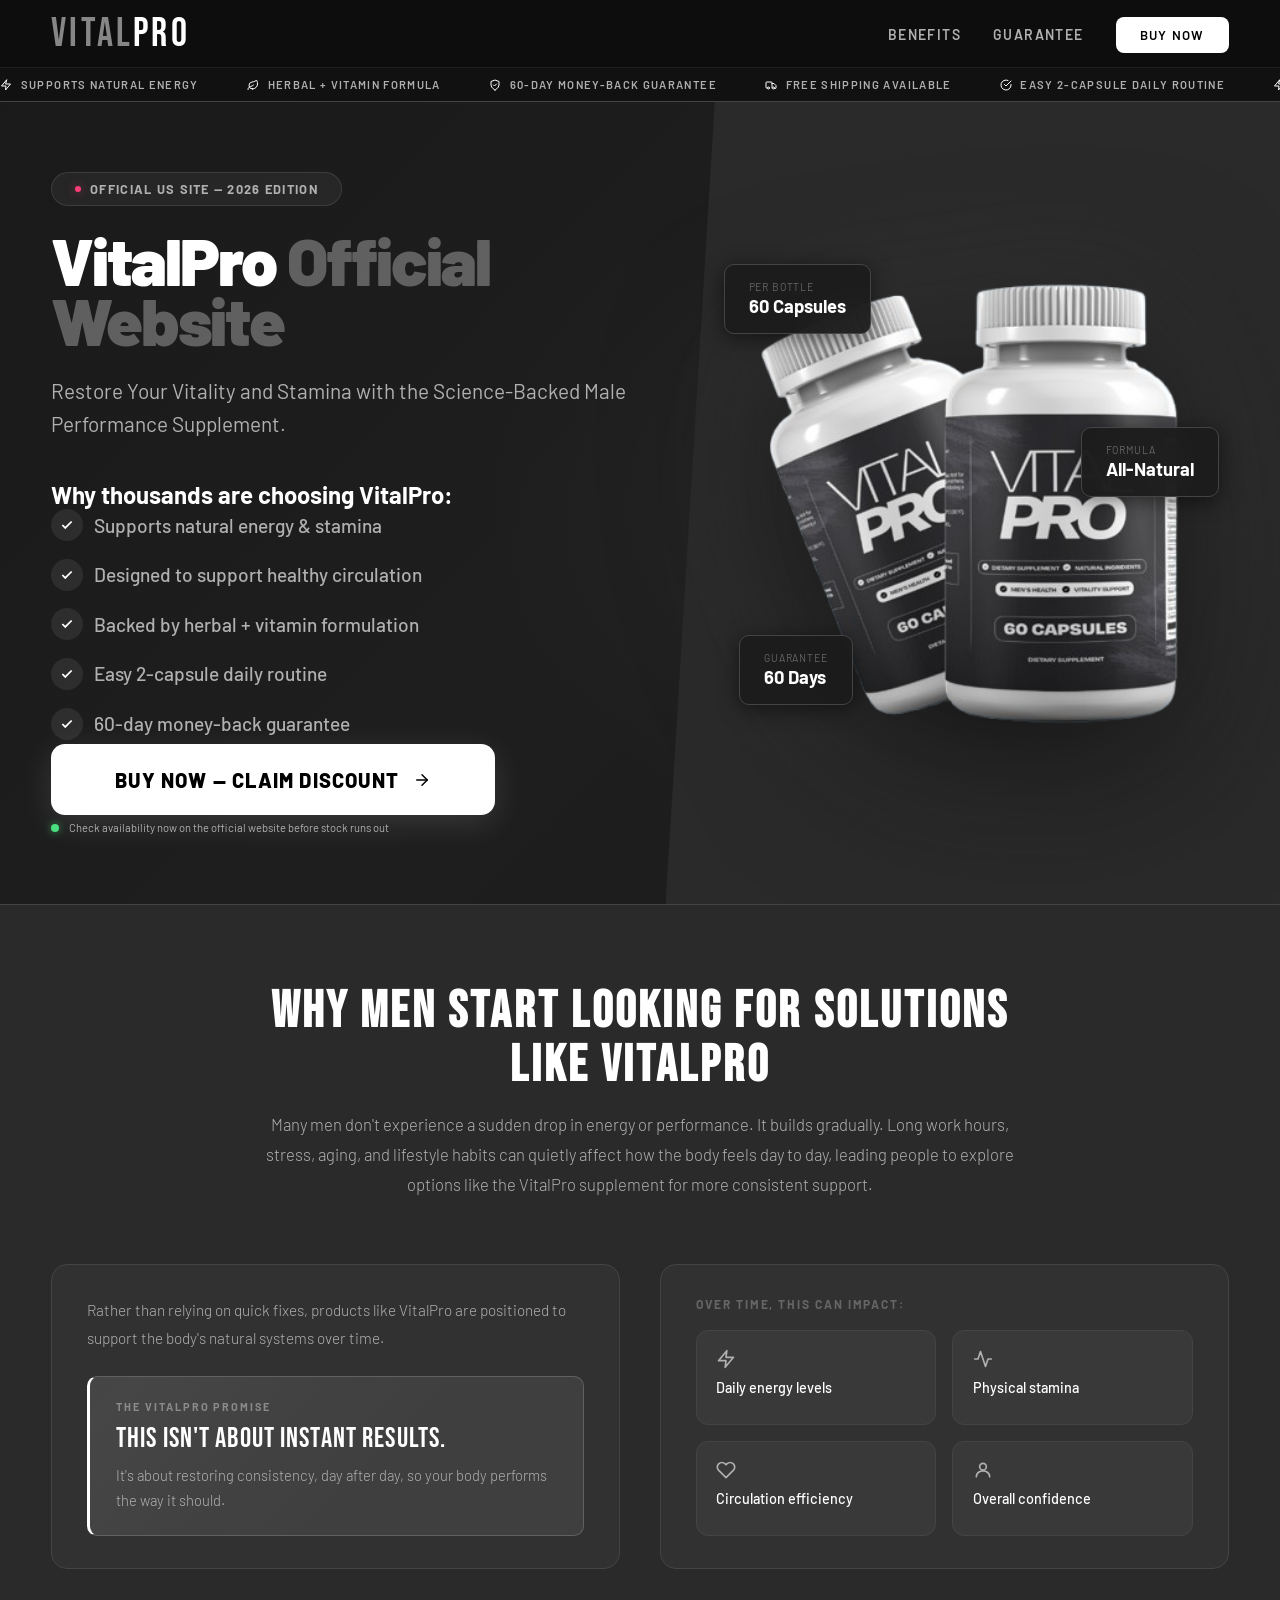
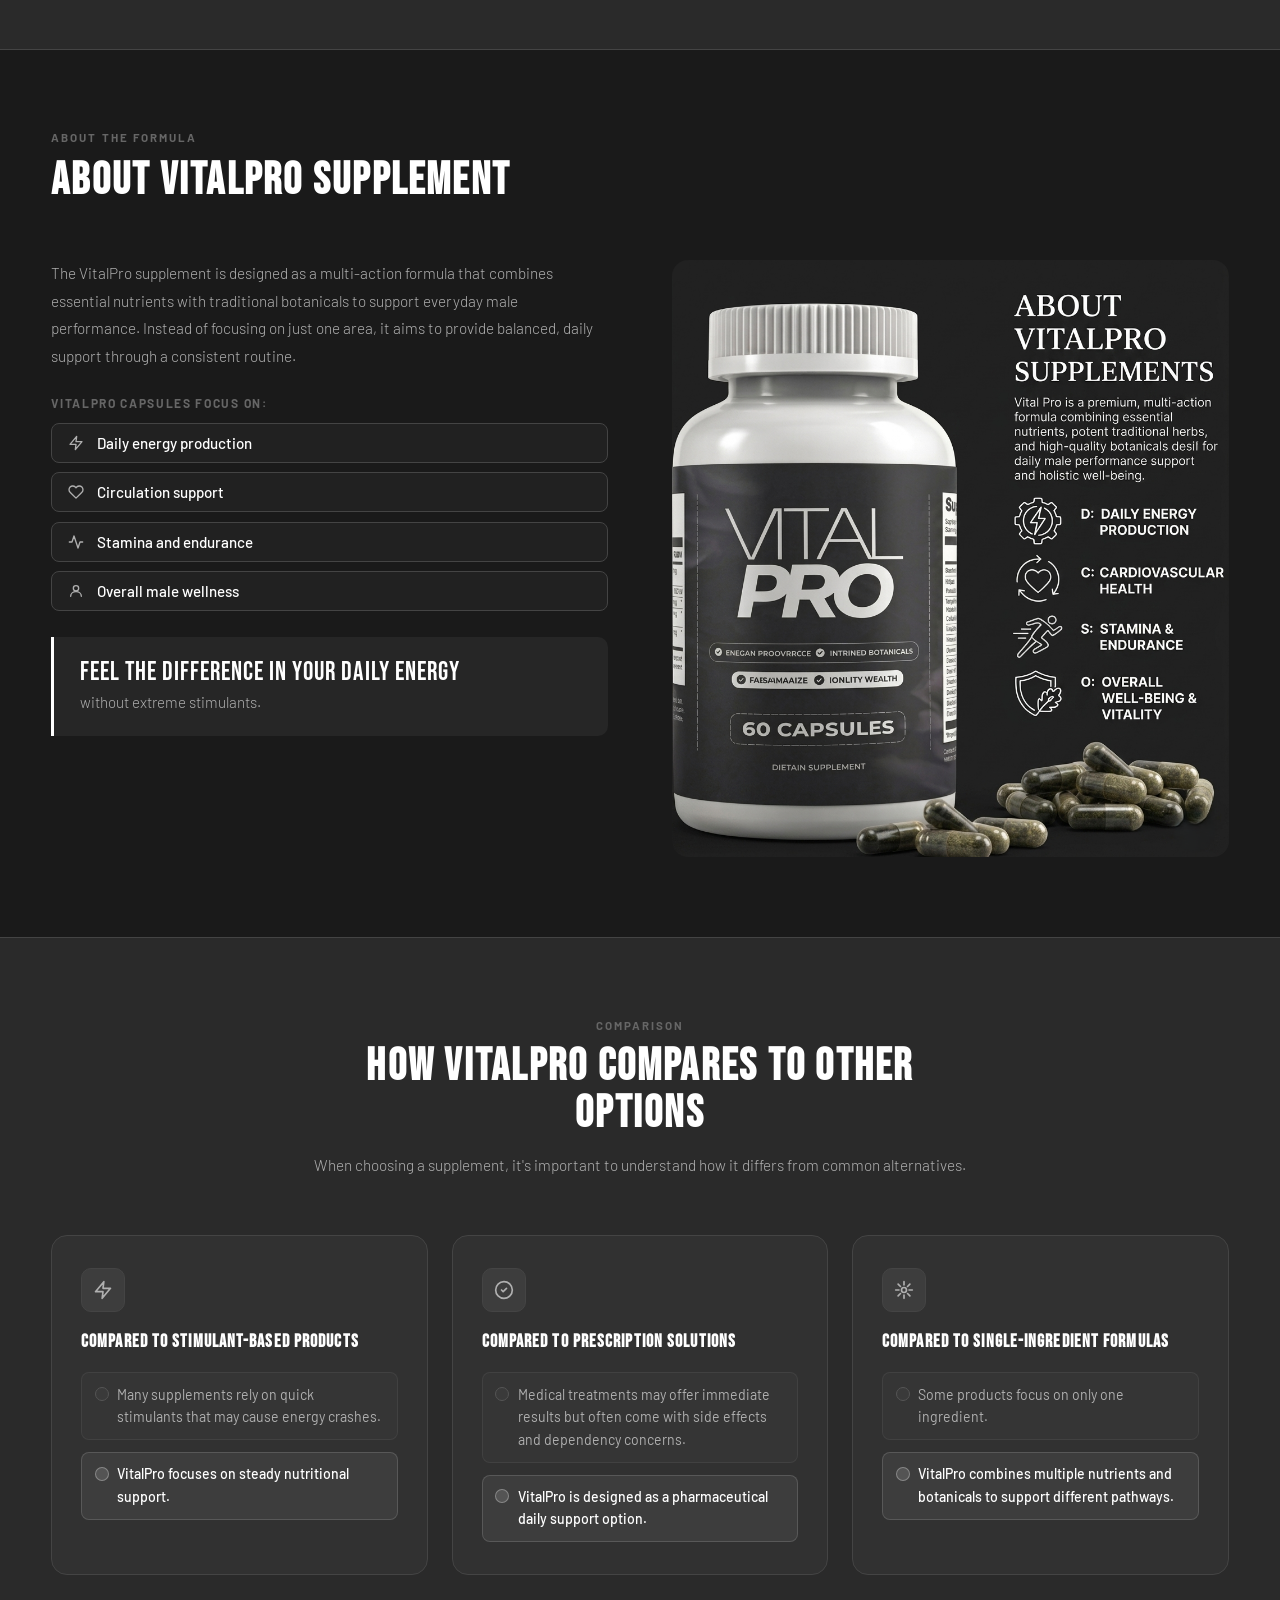
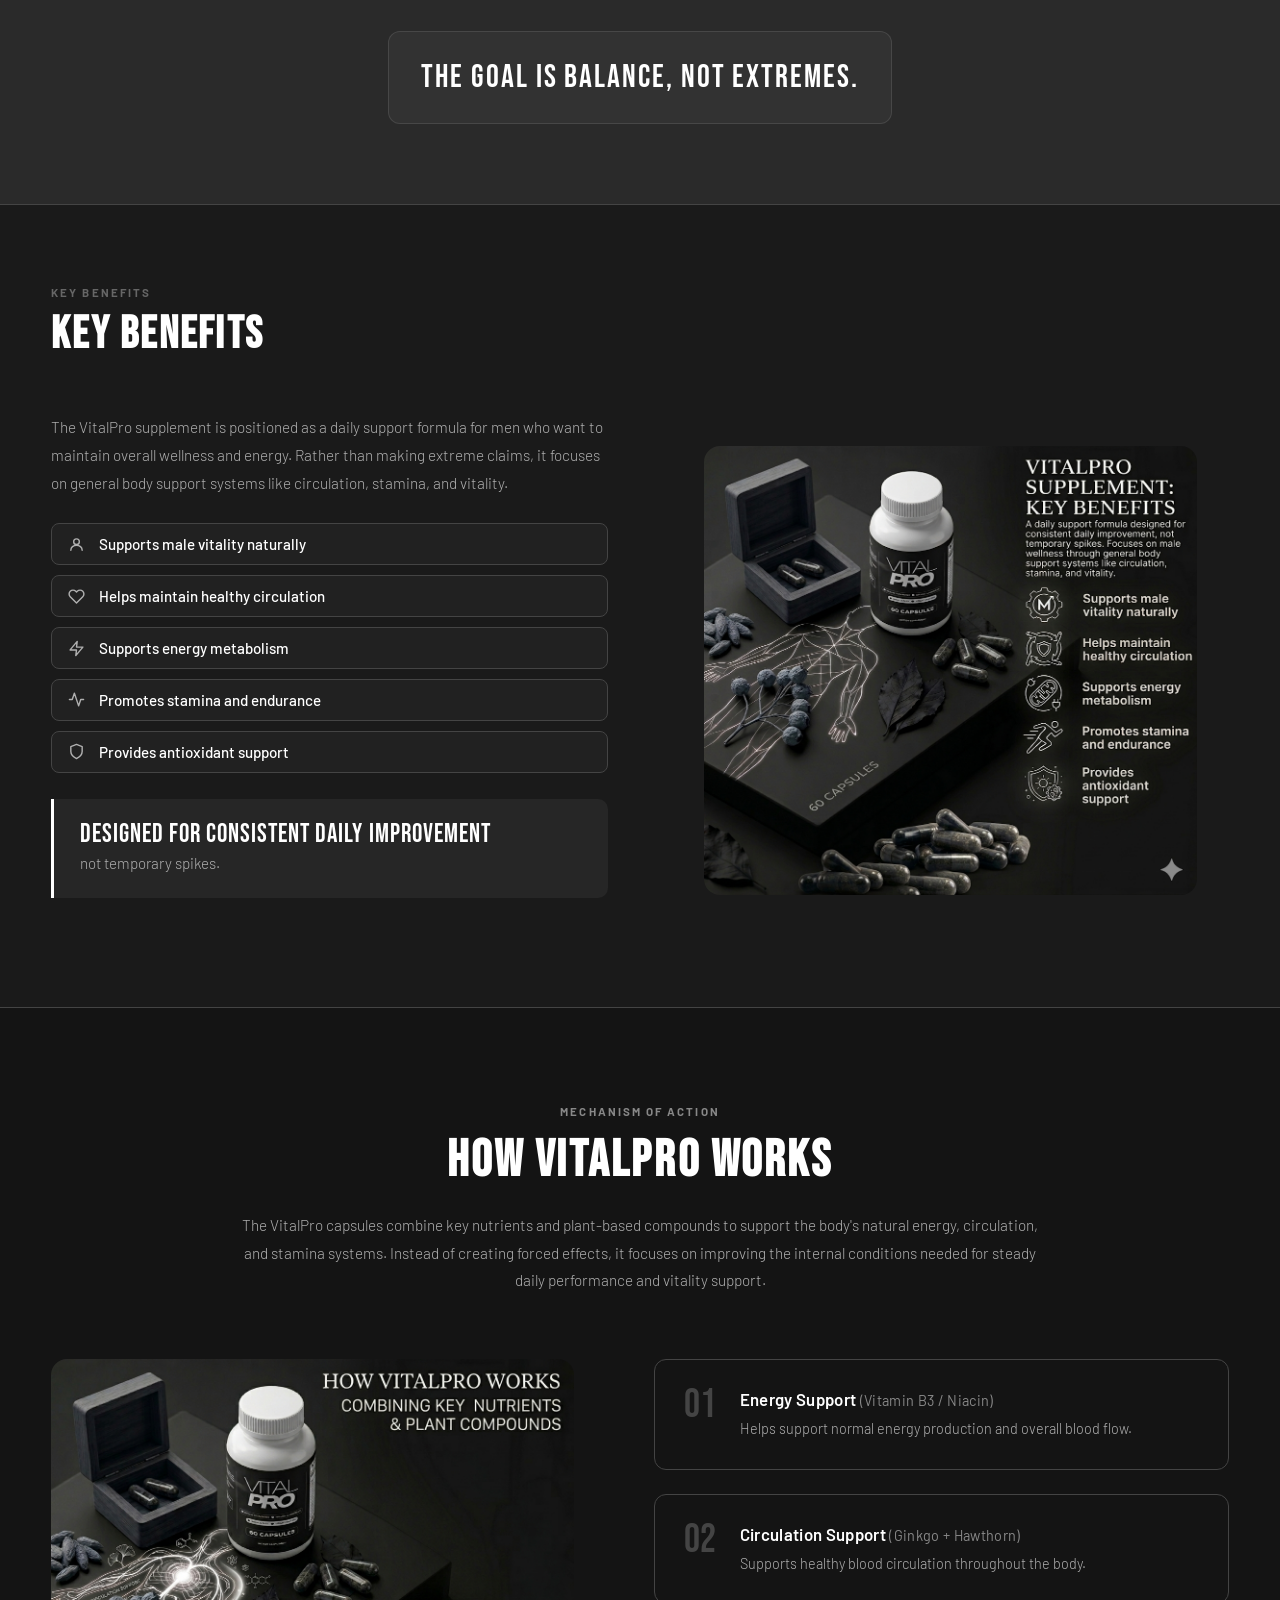
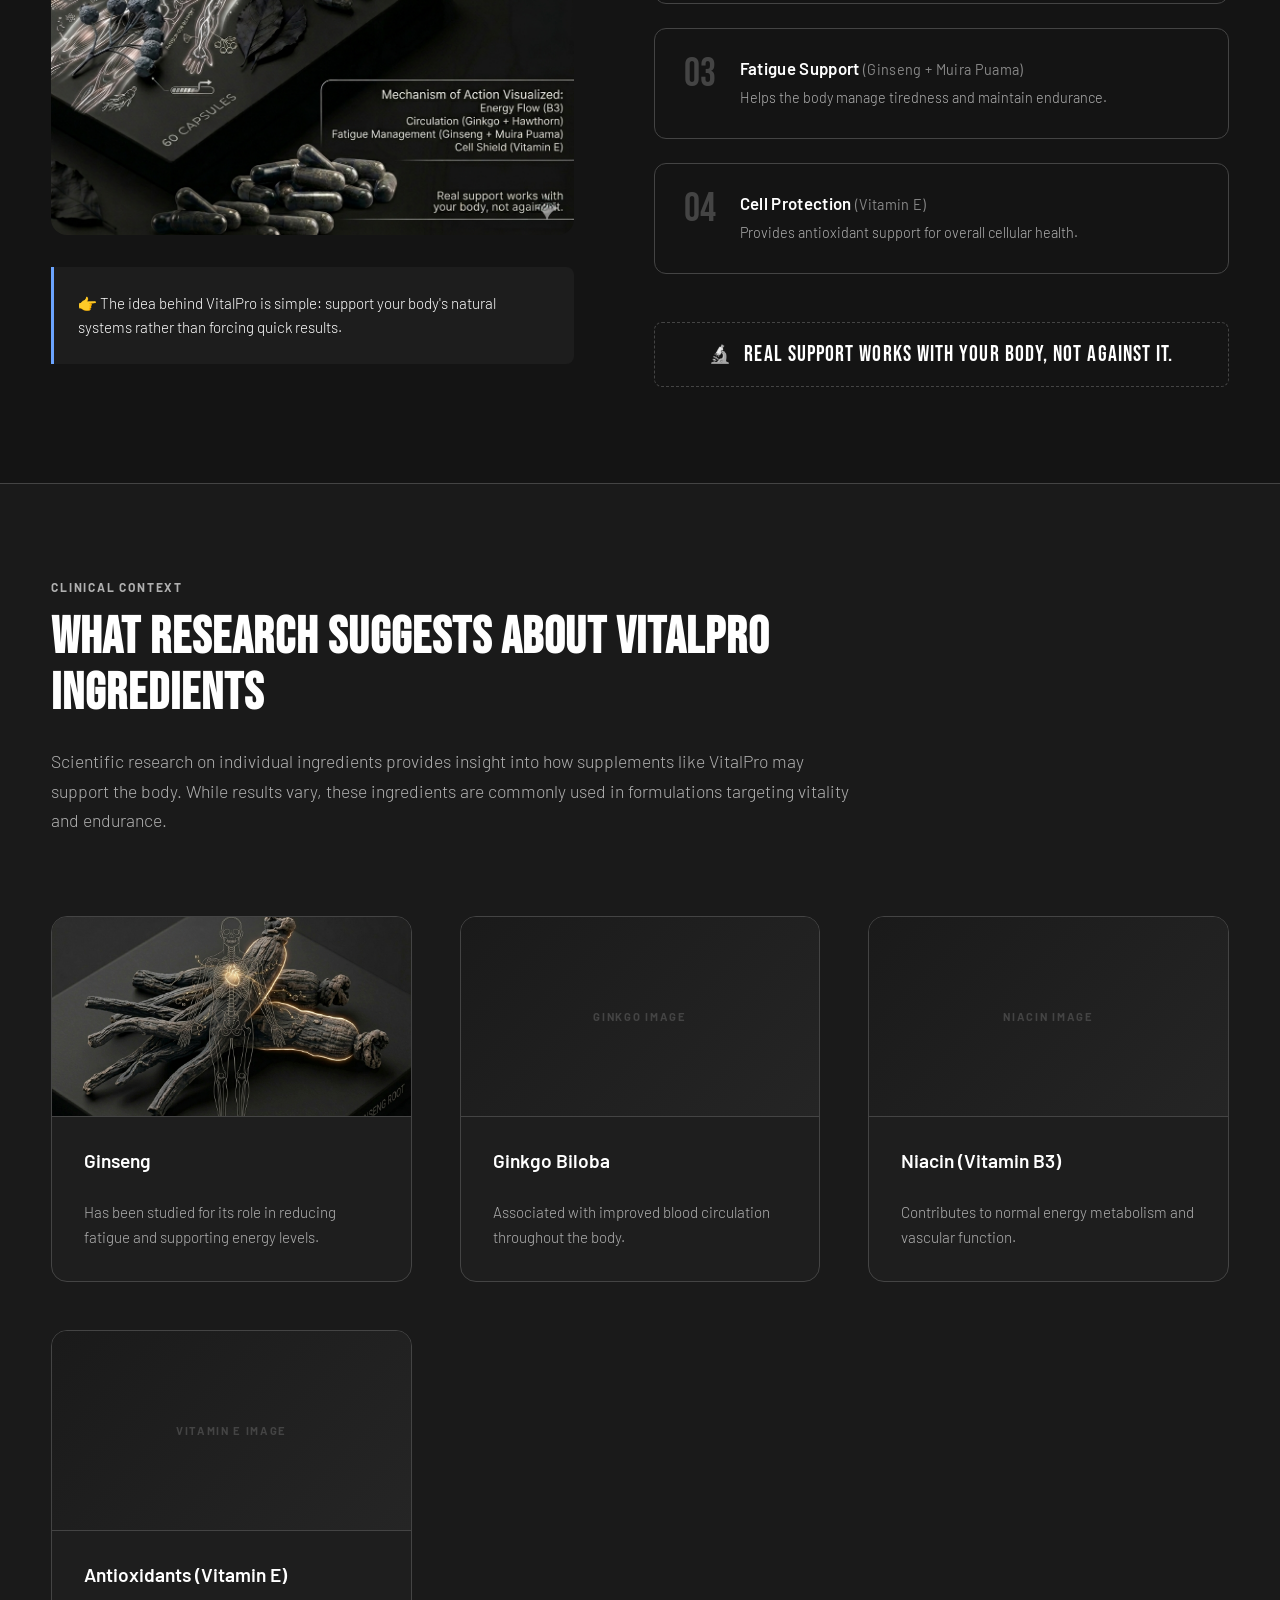
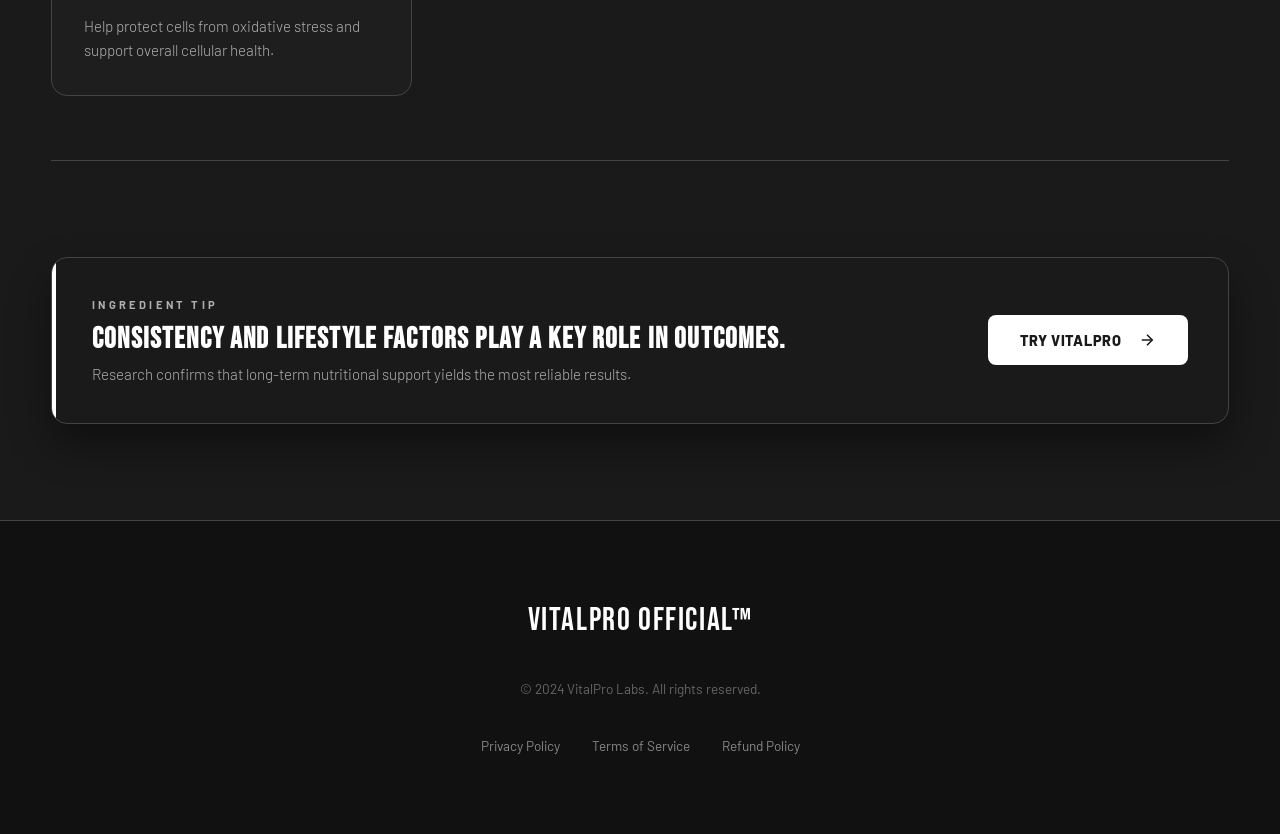
==== commit 82a94802: "fixed on piyusyh dhangro" ====
--- a/index.html
+++ b/index.html
@@ -23,22 +23,24 @@
 
     <!-- NAVBAR -->
     <nav class="navbar" aria-label="Main Navigation">
-        <a href="#" class="navbar__brand">
-            <em>Vital</em>Pro
-        </a>
-        
-        <!-- Mobile Hamburger Toggle -->
-        <button class="navbar__toggle" aria-label="Toggle Menu" aria-expanded="false" id="navbar-toggle">
-            <span class="hamburger-line"></span>
-            <span class="hamburger-line"></span>
-            <span class="hamburger-line"></span>
-        </button>
-
-        <ul class="navbar__links" id="navbar-links">
-            <li><a href="#benefits">Benefits</a></li>
-            <li><a href="#guarantee">Guarantee</a></li>
-            <li><a href="#order" class="navbar__buy">Buy Now</a></li>
-        </ul>
+        <div class="navbar__inner">
+            <a href="#" class="navbar__brand">
+                <em>Vital</em>Pro
+            </a>
+            
+            <!-- Mobile Hamburger Toggle -->
+            <button class="navbar__toggle" aria-label="Toggle Menu" aria-expanded="false" id="navbar-toggle">
+                <span class="hamburger-line"></span>
+                <span class="hamburger-line"></span>
+                <span class="hamburger-line"></span>
+            </button>
+
+            <ul class="navbar__links" id="navbar-links">
+                <li><a href="#benefits">Benefits</a></li>
+                <li><a href="#guarantee">Guarantee</a></li>
+                <li><a href="#order" class="navbar__buy">Buy Now</a></li>
+            </ul>
+        </div>
     </nav>
 
     <!-- TRUST TICKER -->
@@ -132,6 +134,8 @@
     <!-- HERO SECTION -->
     <section class="hero" aria-label="VitalPro hero section">
         <div class="hero__bg" aria-hidden="true"></div>
+
+        <div class="hero__inner">
 
         <!-- LEFT: COPY -->
         <div class="hero__copy">
@@ -210,9 +214,11 @@
 
                 <img src="public/hero.webp"
                     alt="VitalPro Official™ – Science-Backed Male Performance Supplement, 60 Capsules"
-                    class="product-img" width="340" height="420" loading="eager" fetchpriority="high" />
-            </div>
-        </div>
+                    class="product-img" loading="eager" fetchpriority="high" />
+            </div>
+        </div>
+
+        </div><!-- /.hero__inner -->
 
     </section>
 
--- a/style.css
+++ b/style.css
@@ -8,18 +8,19 @@
 }
 
 :root {
-    --bg:          #1A1A1A;   /* Charcoal Black */
-    --bg-soft:     #2A2A2A;   /* Soft Black */
-    --bg-panel:    #222222;   /* Intermediate panel */
-    --text:        #FFFFFF;   /* White */
-    --text-muted:  #B0B0B0;   /* Cool Gray */
-    --border:      #444444;   /* Medium Gray */
+    --bg:          #1A1A1A;
+    --bg-soft:     #2A2A2A;
+    --bg-panel:    #222222;
+    --text:        #FFFFFF;
+    --text-muted:  #B0B0B0;
+    --border:      #444444;
     --glass:       rgba(255, 255, 255, 0.04);
     --glass-b:     rgba(255, 255, 255, 0.08);
-    --ink:         #1A1A1A;   /* For button text on white bg */
-    --nav-height:    60px;
-    --ticker-height: 36px;
+    --ink:         #1A1A1A;
+    --nav-height:    68px;
+    --ticker-height: 30px;
     --hero-height: calc(100vh - var(--nav-height) - var(--ticker-height));
+    --section-px:  clamp(1.5rem, 4vw, 5rem);
 }
 
 html { scroll-behavior: smooth; }
@@ -48,34 +49,42 @@
     top: 0; left: 0;
     width: 100%;
     height: var(--nav-height);
-    background: rgba(26, 26, 26, 0.95);
-    backdrop-filter: blur(20px);
-    -webkit-backdrop-filter: blur(20px);
-    border-bottom: 1px solid var(--border);
+    background: rgba(13, 13, 13, 0.96);
+    backdrop-filter: blur(24px);
+    -webkit-backdrop-filter: blur(24px);
+    border-bottom: 1px solid rgba(255,255,255,0.07);
+    padding: 0 var(--section-px);
+    z-index: 100;
+}
+
+.navbar__inner {
+    max-width: 1280px;
+    width: 100%;
+    height: 100%;
+    margin: 0 auto;
     display: flex;
     justify-content: space-between;
     align-items: center;
-    padding: 0 5vw;
-    z-index: 100;
 }
 
 .navbar__brand {
     font-family: 'Bebas Neue', sans-serif;
-    font-size: 1.75rem;
+    font-size: 2.5rem;
     color: var(--text);
     text-decoration: none;
-    letter-spacing: 0.06em;
+    letter-spacing: 0.08em;
+    line-height: 1;
 }
 
 .navbar__brand em {
     font-style: normal;
-    color: var(--text); /* stays white — monochrome */
-    opacity: 0.75;
+    color: var(--text);
+    opacity: 0.5;
 }
 
 .navbar__links {
     display: flex;
-    gap: 1.8rem;
+    gap: 2rem;
     list-style: none;
     align-items: center;
 }
@@ -84,9 +93,9 @@
     color: var(--text-muted);
     text-decoration: none;
     font-weight: 600;
-    font-size: 0.82rem;
+    font-size: 0.875rem;
     text-transform: uppercase;
-    letter-spacing: 0.08em;
+    letter-spacing: 0.1em;
     transition: color 0.2s;
 }
 
@@ -94,21 +103,20 @@
 
 /* Navbar Buy Now button */
 .navbar__buy {
-    background: var(--text);
-    color: var(--ink) !important;
-    padding: 0.4rem 1.1rem;
-    border-radius: 6px;
-    position: relative;
-    overflow: hidden;
-    transition: transform 0.15s, box-shadow 0.2s !important;
+    background: #fff;
+    color: #000 !important;
+    padding: 0.6rem 1.5rem;
+    border-radius: 8px;
+    transition: background 0.2s, transform 0.15s, box-shadow 0.2s !important;
     font-weight: 700;
+    font-size: 0.82rem !important;
 }
 
 .navbar__buy:hover {
-    color: var(--ink) !important;
+    color: #000 !important;
     background: #E8E8E8;
     transform: translateY(-1px);
-    box-shadow: 0 6px 22px rgba(255, 255, 255, 0.18) !important;
+    box-shadow: 0 6px 24px rgba(255,255,255,0.15) !important;
 }
 
 /* ── TICKER (Tightened) ── */
@@ -126,6 +134,7 @@
 }
 
 @media (max-height: 800px) {
+    :root { --ticker-height: 30px; }
     .ticker-bar { height: 30px; font-size: 0.75rem; }
 }
 
@@ -159,22 +168,26 @@
 /* ── HERO ── */
 .hero {
     position: relative;
-    height: var(--hero-height); /* FORCES exact 100vh */
+    height: var(--hero-height);
+    display: flex;
+    align-items: center;
+    padding: 0 var(--section-px);
+    background: #0D0D0D;
+    overflow: hidden;
+}
+
+/* Inner grid — same pattern as all other sections */
+.hero__inner {
+    max-width: 1280px;
+    width: 100%;
+    margin: 0 auto;
     display: grid;
-    grid-template-columns: 1.25fr 0.75fr;
-    align-items: center;
-    overflow: hidden; /* Back to hidden for reliability, but we will fix the content height */
-    padding: 0 6vw;
-    gap: 4rem;
-    background: #0D0D0D;
-}
-
-/* Fix for shorter laptop screens (e.g. 13.3 inch) */
-@media (max-height: 800px) {
-    .hero {
-        padding-top: 2rem;
-        gap: 2.5rem;
-    }
+    grid-template-columns: 1.1fr 0.9fr; /* Slightly more space for text to prevent list wrapping */
+    align-items: center;
+    gap: clamp(1rem, 3vw, 2.5rem); /* Reduced gap */
+    height: 100%;
+    position: relative;
+    z-index: 1;
 }
 
 /* Hero background */
@@ -205,7 +218,9 @@
     display: flex;
     flex-direction: column;
     justify-content: center;
-    max-width: 800px;
+    min-width: 0;
+    /* Compress vertically on short screens */
+    overflow: visible;
 }
 
 .hero__badge-pill {
@@ -216,19 +231,15 @@
     border: 1px solid rgba(255, 255, 255, 0.1);
     padding: 0.45rem 1rem;
     border-radius: 100px;
-    font-size: 0.7rem;
+    font-size: 0.68rem;
     font-weight: 700;
     color: var(--text-muted);
     text-transform: uppercase;
     letter-spacing: 0.1em;
-    margin-bottom: 1.5rem;
-    width: fit-content; /* FIXED: No more full-width messy bar */
+    margin-bottom: 0.3rem;
+    width: fit-content;
     opacity: 0;
     animation: fadeUp 0.6s 0.1s ease forwards;
-}
-
-@media (max-height: 800px) {
-    .hero__badge-pill { margin-bottom: 0.85rem; }
 }
 
 .hero__badge-pill .dot {
@@ -241,13 +252,12 @@
 
 .hero__main-title {
     font-family: 'Barlow', sans-serif;
-    font-size: clamp(2.8rem, 4.5vw, 4.8rem);
+    font-size: clamp(1.4rem, 3.8svh, 3rem); /* Smaller scale */
     font-weight: 900;
-    line-height: 0.95;
-    color: var(--text);
-    margin-bottom: 1.5rem;
-    letter-spacing: -0.02em;
-    white-space: nowrap;
+    line-height: 0.9;
+    color: var(--text);
+    margin-bottom: 0.2rem;
+    letter-spacing: -0.03em;
     opacity: 0;
     animation: fadeUp 0.7s 0.2s ease forwards;
 }
@@ -256,64 +266,43 @@
     color: rgba(255, 255, 255, 0.3);
 }
 
-@media (max-height: 800px) {
-    .hero__main-title { 
-        font-size: clamp(2.2rem, 3.8vw, 3.2rem);
-        margin-bottom: 1rem;
-    }
-}
-
 .hero__lead-text {
-    font-size: clamp(1rem, 1.2vw, 1.2rem);
+    font-size: clamp(0.85rem, 1svh, 0.95rem);
     font-weight: 400;
-    line-height: 1.5;
-    color: var(--text-muted);
-    margin-bottom: 2.5rem;
-    max-width: 540px;
+    line-height: 1.4;
+    color: var(--text-muted);
+    margin-bottom: 0.2rem; /* Significantly reduced gap */
+    max-width: 420px;
     opacity: 0;
     animation: fadeUp 0.7s 0.3s ease forwards;
 }
 
-@media (max-height: 800px) {
-    .hero__lead-text { margin-bottom: 1.5rem; }
-}
-
 .hero__benefits-list {
-    margin-bottom: 3rem;
+    margin-bottom: 0.3rem;
     opacity: 0;
     animation: fadeUp 0.7s 0.4s ease forwards;
 }
 
-@media (max-height: 800px) {
-    .hero__benefits-list { margin-bottom: 1.5rem; }
-}
-
-.benefits-title {
-    font-size: 0.9rem;
-    font-weight: 700;
-    color: var(--text);
-    text-transform: uppercase;
-    letter-spacing: 0.1em;
-    margin-bottom: 1.2rem;
+.hero__benefits-title {
+    font-size: 0.88rem;
+    font-weight: 600;
+    color: var(--text);
+    margin-bottom: 0.3rem;
+    opacity: 0.9;
 }
 
 .check-list {
     list-style: none;
-    display: grid;
-    grid-template-columns: 1fr 1fr; /* 2 COLUMNS for high-density elegance */
-    gap: 0.75rem 2rem;
-    max-width: 600px;
-}
-
-@media (max-width: 1200px) or (max-height: 700px) {
-    .check-list { grid-template-columns: 1fr; gap: 0.6rem; }
+    display: flex;
+    flex-direction: column;
+    gap: 0.2rem; /* Even tighter */
 }
 
 .check-list li {
     display: flex;
     align-items: center;
-    gap: 0.85rem;
-    font-size: 0.95rem;
+    gap: 0.7rem;
+    font-size: clamp(0.75rem, 0.8svh, 0.88rem); /* Slightly smaller */
     font-weight: 500;
     color: var(--text-muted);
 }
@@ -343,7 +332,7 @@
     display: flex;
     align-items: center;
     gap: 0.6rem;
-    font-size: 0.85rem;
+    font-size: clamp(0.7rem, 0.8vw, 0.82rem);
     color: var(--text-muted);
 }
 
@@ -403,135 +392,34 @@
 .cta-group {
     display: flex;
     flex-direction: column;
-    gap: 1.2rem;
+    gap: 0.4rem;
     opacity: 0;
-    animation: fadeUp 0.7s 0.65s ease forwards;
-}
-
-@media (max-height: 800px) {
-    .cta-group { gap: 0.8rem; }
+    animation: fadeUp 0.7s 0.55s ease forwards;
 }
 
 .cta-btn {
     display: inline-flex;
     align-items: center;
     justify-content: center;
-    gap: 1rem;
-    padding: 1.25rem 3.5rem;
+    gap: 0.85rem;
+    padding: 0.55rem 2.2rem; /* Ultra-slim height */
     background: #FFFFFF;
     color: #000000;
     border-radius: 12px;
-    font-size: 1.1rem;
+    font-size: 0.85rem; /* Smaller text for slim look */
     font-weight: 800;
     text-transform: uppercase;
-    letter-spacing: 0.05em;
+    letter-spacing: 0.06em;
     text-decoration: none;
-    transition: all 0.3s cubic-bezier(0.2, 0.8, 0.2, 1);
-    box-shadow: 0 10px 40px rgba(255, 255, 255, 0.1);
+    transition: background 0.2s ease, transform 0.2s ease, box-shadow 0.2s ease;
+    box-shadow: 0 8px 32px rgba(255, 255, 255, 0.12);
     width: fit-content;
 }
-
-.cta-btn:hover {
-    transform: translateY(-3px);
-    box-shadow: 0 15px 50px rgba(255, 255, 255, 0.2);
-}
-
-@media (max-height: 800px) {
-    .cta-btn { padding: 0.95rem 2.8rem; font-size: 0.95rem; }
-}
-
-/* ── HERO VISUAL (RIGHT SIDE) ── */
-.hero__visual {
-    position: relative;
-    display: flex;
-    justify-content: center;
-    align-items: center;
-    z-index: 10;
-}
-
-.product-wrap {
-    position: relative;
-    width: 100%;
-    max-width: 450px;
-    height: 60vh;
-    display: flex;
-    justify-content: center;
-    align-items: center;
-}
-
-@media (max-height: 800px) {
-    .product-wrap { height: 50vh; }
-}
-
-.product-img {
-    width: auto;
-    height: 100%;
-    object-fit: contain;
-    position: relative;
-    z-index: 5;
-    filter: drop-shadow(0 20px 50px rgba(0,0,0,0.8));
-}
-
-.glow {
-    position: absolute;
-    top: 50%; left: 50%;
-    width: 130%; height: 130%;
-    background: radial-gradient(circle, rgba(107, 164, 255, 0.12) 0%, transparent 65%);
-    transform: translate(-50%, -50%);
-    z-index: 1;
-    pointer-events: none;
-}
-
-/* Stat Chips (Floating Labels) */
-.chip {
-    position: absolute;
-    background: rgba(25, 25, 25, 0.8);
-    backdrop-filter: blur(8px);
-    border: 1px solid rgba(255, 255, 255, 0.1);
-    padding: 0.8rem 1.2rem;
-    border-radius: 12px;
-    display: flex;
-    flex-direction: column;
-    gap: 0.2rem;
-    z-index: 10;
-    pointer-events: none;
-    box-shadow: 0 10px 30px rgba(0,0,0,0.4);
-    opacity: 0;
-    animation: fadeIn 0.8s 0.8s ease forwards;
-}
-
-.chip__label {
-    font-size: 0.6rem;
-    font-weight: 700;
-    text-transform: uppercase;
-    letter-spacing: 0.08em;
-    color: #888888;
-}
-
-.chip__val {
-    font-size: 1rem;
-    font-weight: 700;
-    color: var(--text);
-}
-
-.chip--1 { top: 15%; left: -5%; }
-.chip--2 { bottom: 20%; left: -10%; }
-.chip--3 { top: 40%; right: -15%; }
-
-@media (max-width: 1200px) or (max-height: 850px) {
-    .chip { padding: 0.6rem 1rem; }
-    .chip__val { font-size: 0.85rem; }
-    .chip--1 { top: 10%; left: 5%; }
-    .chip--2 { bottom: 15%; left: 5%; }
-    .chip--3 { top: 35%; right: 5%; }
-}
-
-.cta-btn:hover::after { opacity: 1; }
 
 .cta-btn:hover {
     background: #EBEBEB;
     transform: translateY(-2px);
-    box-shadow: 0 10px 36px rgba(255, 255, 255, 0.2);
+    box-shadow: 0 14px 44px rgba(255, 255, 255, 0.2);
 }
 
 .cta-btn:active { transform: translateY(0); }
@@ -542,18 +430,8 @@
     flex-shrink: 0;
 }
 
-.cta-btn .icon-arrow {
-    transition: transform 0.2s;
-    position: relative;
-    z-index: 3;
-}
-
+.cta-btn .icon-arrow { transition: transform 0.2s; }
 .cta-btn:hover .icon-arrow { transform: translateX(4px); }
-
-.cta-btn > *:not(.cta-btn::before):not(.cta-btn::after) {
-    position: relative;
-    z-index: 3;
-}
 
 .discount-note {
     font-size: 0.78rem;
@@ -581,32 +459,17 @@
     z-index: 2;
     display: flex;
     justify-content: center;
-    align-items: center; /* PERFECTLY balanced with the left text height! */
+    align-items: center;
     height: 100%;
-    padding-top: 0;
+    min-width: 0;
 }
 
 .product-wrap {
     position: relative;
-    height: 85%; /* Always fits with a tiny buffer */
-    max-height: 720px; 
-    aspect-ratio: 3/4; /* Determines structural width natively */
+    height: clamp(450px, 96%, 820px); /* Taller wrap */
+    width: 100%;
+    max-width: 500px;
     margin: 0 auto;
-}
-
-/* Radial glow blob */
-.glow {
-    position: absolute;
-    top: 50%; left: 50%;
-    width: 90%; height: 90%;
-    transform: translate(-50%, -50%);
-    background: radial-gradient(circle,
-        rgba(255, 255, 255, 0.08) 0%,
-        rgba(255, 255, 255, 0.02) 40%,
-        transparent 70%);
-    border-radius: 50%;
-    animation: breathe 4s ease-in-out infinite;
-    pointer-events: none;
 }
 
 .product-img {
@@ -619,12 +482,28 @@
     animation: floatImg 5s ease-in-out infinite;
     position: relative;
     z-index: 1;
+    transform: scale(1.6); /* Even larger scale */
+}
+
+/* Radial glow blob */
+.glow {
+    position: absolute;
+    top: 50%; left: 50%;
+    width: 120%; height: 120%; /* Larger glow for larger image */
+    transform: translate(-50%, -50%);
+    background: radial-gradient(circle,
+        rgba(255, 255, 255, 0.08) 0%,
+        rgba(255, 255, 255, 0.02) 40%,
+        transparent 70%);
+    border-radius: 50%;
+    animation: breathe 4s ease-in-out infinite;
+    pointer-events: none;
 }
 
 /* ── STAT CHIPS ── */
 .chip {
     position: absolute;
-    background: var(--bg-soft);
+    background: rgba(28, 28, 28, 0.95);
     border: 1px solid var(--border);
     backdrop-filter: blur(16px);
     -webkit-backdrop-filter: blur(16px);
@@ -636,12 +515,12 @@
     z-index: 3;
     opacity: 0;
     animation: popIn 0.5s ease forwards;
-    box-shadow: 0 4px 20px rgba(0, 0, 0, 0.4);
-}
-
-.chip--1 { top: 18%;    left: -2%;   animation-delay: 1s;   }
-.chip--2 { bottom: 22%; left: -2%;   animation-delay: 1.3s; }
-.chip--3 { top: 40%;    right: -2%;  animation-delay: 1.6s; }
+    box-shadow: 0 4px 20px rgba(0, 0, 0, 0.5);
+}
+
+.chip--1 { top: 12%;    left: 2%;   animation-delay: 0.9s; }
+.chip--2 { bottom: 18%; left: 5%;   animation-delay: 1.2s; }
+.chip--3 { top: 38%;    right: 2%;  animation-delay: 1.5s; }
 
 .chip__label {
     color: #666666;
@@ -660,37 +539,57 @@
     font-weight: 700;
 }
 
-/* ── RESPONSIVE ── */
+/* ── MEDIUM SCREEN (900–1280px) ── */
+@media (min-width: 900px) and (max-width: 1280px) {
+    .hero__inner { gap: 2rem; }
+    .hero__main-title { font-size: clamp(1.8rem, 2.8vw, 3rem); }
+    .check-list li { font-size: 0.84rem; }
+    .product-wrap { height: clamp(360px, 78%, 640px); }
+    .chip { padding: 0.42rem 0.78rem; font-size: 0.72rem; }
+    .chip__val { font-size: 0.88rem; }
+}
+
+/* ── MOBILE (< 900px) ── */
 @media (max-width: 900px) {
+    :root { --section-px: 1.25rem; }
+
     .navbar__links { display: none; }
 
     .hero {
+        height: auto;
+        min-height: 100svh;
+        align-items: flex-start;
+        padding: 2.5rem var(--section-px) 3rem;
+    }
+
+    .hero__inner {
         grid-template-columns: 1fr;
+        gap: 2rem;
+        text-align: center;
         height: auto;
-        min-height: var(--hero-height);
-        padding: 1.5rem 5vw 2rem;
-        gap: 1.5rem;
-        text-align: center;
     }
 
     .hero::after { display: none; }
 
-    .badge { margin: 0 auto 0.75rem; }
+    .hero__copy {
+        max-width: 100%;
+        align-items: center;
+    }
+    .check-list {
+        grid-template-columns: 1fr;
+        text-align: left;
+    }
+    .hero__badge-pill { margin: 0 auto clamp(0.5rem, 1.2svh, 1rem); }
+    .hero__lead-text { max-width: 100%; }
     .cta-group { align-items: center; }
-    .benefits { grid-template-columns: 1fr; }
-    .hero__sub { margin: 0 auto 1rem; }
-    .hero__visual { order: -1; }
-
+    .hero__visual { order: -1; height: auto; }
     .chip--1, .chip--2, .chip--3 { display: none; }
 
     .product-wrap {
-        height: auto;
-        max-width: 240px;
+        height: clamp(220px, 45vw, 320px);
         aspect-ratio: 3/4;
         margin: 0 auto;
     }
-
-    .discount-note { justify-content: center; }
 }
 
 /* ── ANIMATIONS ── */
@@ -734,11 +633,11 @@
 .why-section {
     background: var(--bg-soft);
     border-top: 1px solid var(--border);
-    padding: 5rem 5vw;
+    padding: 5rem var(--section-px);
 }
 
 .why-section__inner {
-    max-width: 1100px;
+    max-width: 1280px;
     margin: 0 auto;
     display: flex;
     flex-direction: column;
@@ -902,7 +801,7 @@
 
 /* Responsive */
 @media (max-width: 768px) {
-    .why-section { padding: 3.5rem 5vw; }
+    .why-section { padding: 3.5rem var(--section-px); }
     .why-section__body { grid-template-columns: 1fr; }
     .why-section__header { text-align: left; }
     .why-section__grid { grid-template-columns: 1fr 1fr; }
@@ -912,11 +811,11 @@
 .about-section {
     background: var(--bg);
     border-top: 1px solid var(--border);
-    padding: 5rem 5vw;
+    padding: 5rem var(--section-px);
 }
 
 .about-section__inner {
-    max-width: 1100px;
+    max-width: 1280px;
     margin: 0 auto;
     display: grid;
     grid-template-columns: 1fr 1fr;
@@ -1067,7 +966,7 @@
 
 /* Responsive */
 @media (max-width: 900px) {
-    .about-section { padding: 3.5rem 5vw; }
+    .about-section { padding: 3.5rem var(--section-px); }
     .about-section__inner {
         grid-template-columns: 1fr;
         gap: 2.5rem;
@@ -1082,11 +981,11 @@
 .compare-section {
     background: var(--bg-soft);
     border-top: 1px solid var(--border);
-    padding: 5rem 5vw;
+    padding: 5rem var(--section-px);
 }
 
 .compare-section__inner {
-    max-width: 1100px;
+    max-width: 1280px;
     margin: 0 auto;
     display: flex;
     flex-direction: column;
@@ -1241,7 +1140,7 @@
 }
 
 @media (max-width: 900px) {
-    .compare-section { padding: 3.5rem 5vw; }
+    .compare-section { padding: 3.5rem var(--section-px); }
     .compare-section__grid { grid-template-columns: 1fr; gap: 1.2rem; }
 }
 
@@ -1249,11 +1148,11 @@
 .benefits-section {
     background: var(--bg);
     border-top: 1px solid var(--border);
-    padding: 5rem 5vw;
+    padding: 5rem var(--section-px);
 }
 
 .benefits-section__inner {
-    max-width: 1100px;
+    max-width: 1280px;
     margin: 0 auto;
     display: grid;
     grid-template-columns: 1fr 1fr;
@@ -1403,7 +1302,7 @@
 }
 
 @media (max-width: 900px) {
-    .benefits-section { padding: 3.5rem 5vw; }
+    .benefits-section { padding: 3.5rem var(--section-px); }
     .benefits-section__inner {
         grid-template-columns: 1fr;
         gap: 2.5rem;
@@ -1414,7 +1313,7 @@
 /* Ensure headers match grid width and spacing */
 .about-section__header,
 .benefits-section__header {
-    max-width: 1100px;
+    max-width: 1280px;
     margin: 0 auto;
     margin-bottom: 3.5rem;
     padding: 0;
@@ -1422,9 +1321,9 @@
 
 /*  HOW IT WORKS SECTION  */
 .works-section {
-    background: #141414; /* Slight variation from var(--bg) to break flow */
+    background: #141414;
     border-top: 1px solid var(--border);
-    padding: 6rem 5vw;
+    padding: 6rem var(--section-px);
 }
 
 .works-section__header {
@@ -1459,7 +1358,7 @@
 }
 
 .works-section__inner {
-    max-width: 1100px;
+    max-width: 1280px;
     margin: 0 auto;
     display: grid;
     grid-template-columns: 1fr 1.1fr;
@@ -1710,7 +1609,7 @@
 }
 
 @media (max-width: 900px) {
-    .works-section { padding: 4rem 5vw; }
+    .works-section { padding: 4rem var(--section-px); }
     .works-section__header { margin-bottom: 3rem; text-align: left; }
     .works-section__inner {
         grid-template-columns: 1fr;
@@ -1787,13 +1686,17 @@
     }
     
     /* Modify hero distribution for mobile */
-    .hero {
-        align-items: center; 
+    .hero__inner {
         grid-template-columns: 1fr;
+        gap: 2rem;
+        text-align: center;
+        height: auto;
         padding-top: 2rem;
         padding-bottom: 2rem;
-        min-height: auto; /* Allow natural height on mobile */
+    }
+    .hero {
         height: auto;
+        min-height: 100svh;
         overflow: visible;
     }
 
@@ -1826,7 +1729,7 @@
 
 /* ── RESEARCH SECTION ── */
 .research-section {
-    padding: 8rem 5vw;
+    padding: 6rem var(--section-px);
     background: var(--bg);
     border-top: 1px solid var(--border);
     position: relative;
@@ -1834,7 +1737,7 @@
 }
 
 .research-section__container {
-    max-width: 1200px;
+    max-width: 1280px;
     margin: 0 auto;
 }
 
@@ -2032,52 +1935,133 @@
     .footer { padding: 3rem 5vw; }
 }
 
-/* ── LARGE SCREEN UPSCALING (e.g. 27-inch monitors, 1440p+) ── */
-@media (min-width: 1440px) and (min-height: 900px) {
+
+/* ── INTERMEDIATE SCALE (Standard Laptops & Desktops: 1024px - 1440px) ── */
+@media (min-width: 1024px) {
+    .hero {
+        gap: 5.5rem;
+    }
+
+    .hero__main-title {
+        font-size: clamp(3.2rem, 5.2vw, 4.4rem);
+        margin-bottom: 1.5rem;
+    }
+
+    .hero__badge-pill {
+        font-size: 0.8rem;
+        padding: 0.5rem 1.4rem;
+        margin-bottom: 1.5rem;
+    }
+
+    .hero__lead-text {
+        font-size: 1.3rem;
+        max-width: 620px;
+        margin-bottom: 2.5rem;
+        line-height: 1.6;
+    }
+
+    .check-list {
+        gap: 1.1rem;
+    }
+
+    .check-list li {
+        font-size: 1.2rem;
+    }
+
+    .check-circle {
+        width: 32px;
+        height: 32px;
+    }
+
+    .cta-btn {
+        font-size: 1.25rem;
+        padding: 1.45rem 4rem;
+        border-radius: 14px;
+    }
+
+    .product-wrap {
+        height: 70vh; /* Fills the vertical space much better on standard 1080p */
+        max-width: 540px;
+    }
+
+    .chip {
+        padding: 1rem 1.5rem;
+    }
+    
+    .chip__val {
+        font-size: 1.15rem;
+    }
+}
+
+/* ── LARGE SCREEN UPSCALING (e.g. 15.7-inch, 27-inch, 1440p+) ── */
+@media (min-width: 1440px) and (min-height: 850px) {
     .hero {
         gap: 6rem;
+        padding-top: 5vh;
     }
     
     .hero__main-title {
-        font-size: clamp(4.5rem, 6.5vw, 6rem);
+        font-size: clamp(4.5rem, 6.5vw, 6.5rem);
         margin-bottom: 2rem;
     }
 
     .hero__badge-pill {
-        font-size: 0.9rem;
-        padding: 0.6rem 1.6rem;
-        margin-bottom: 2.2rem;
+        font-size: 0.95rem;
+        padding: 0.6rem 1.8rem;
+        margin-bottom: 2.5rem;
     }
 
     .hero__lead-text {
+        font-size: 1.6rem;
+        max-width: 700px;
+        margin-bottom: 3.5rem;
+        line-height: 1.6;
+    }
+
+    .check-list {
+        gap: 1.4rem;
+    }
+
+    .check-list li {
+        font-size: 1.4rem;
+    }
+
+    .check-circle {
+        width: 36px;
+        height: 36px;
+    }
+    
+    .check-circle svg {
+        width: 18px;
+        height: 18px;
+    }
+
+    .cta-btn {
         font-size: 1.5rem;
-        max-width: 650px;
-        margin-bottom: 3.5rem;
-        line-height: 1.7;
-    }
-
-    .check-list {
-        gap: 1.2rem;
-    }
-
-    .check-list li {
-        font-size: 1.3rem;
-    }
-
-    .check-circle {
-        width: 34px;
-        height: 34px;
-    }
-
-    .hero__main-btn {
-        font-size: 1.4rem;
-        padding: 1.4rem 4rem;
+        padding: 1.6rem 4.5rem;
+        border-radius: 16px;
+    }
+
+    .product-wrap {
+        height: 75vh; /* Significantly larger product visual on big screens */
+    }
+
+    .chip {
+        padding: 1.2rem 1.8rem;
     }
     
-    .why-box h2 {
-        font-size: 2rem;
-        margin-bottom: 1.5rem;
-    }
-}
-
-
+    .chip__val {
+        font-size: 1.35rem;
+    }
+
+    .status-dot {
+        width: 12px;
+        height: 12px;
+    }
+
+    .hero__availability {
+        font-size: 1rem;
+    }
+}
+
+
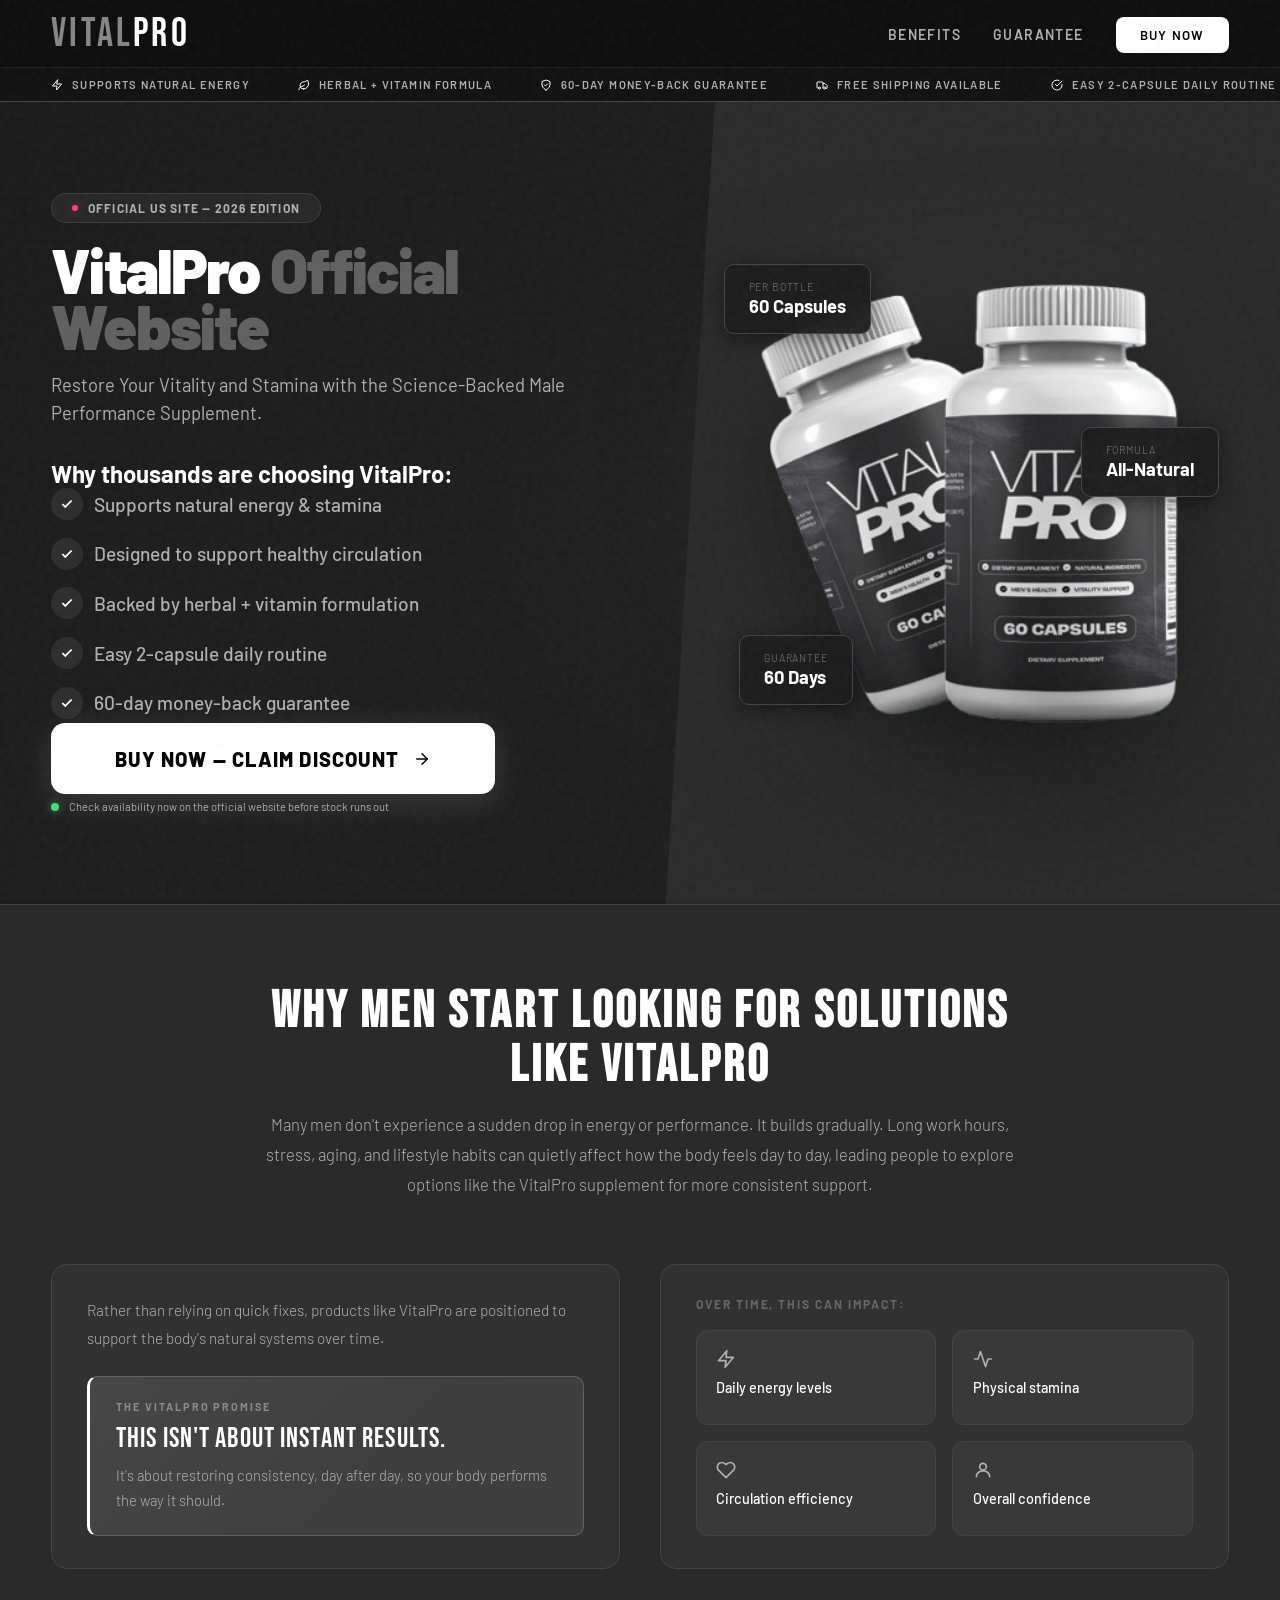
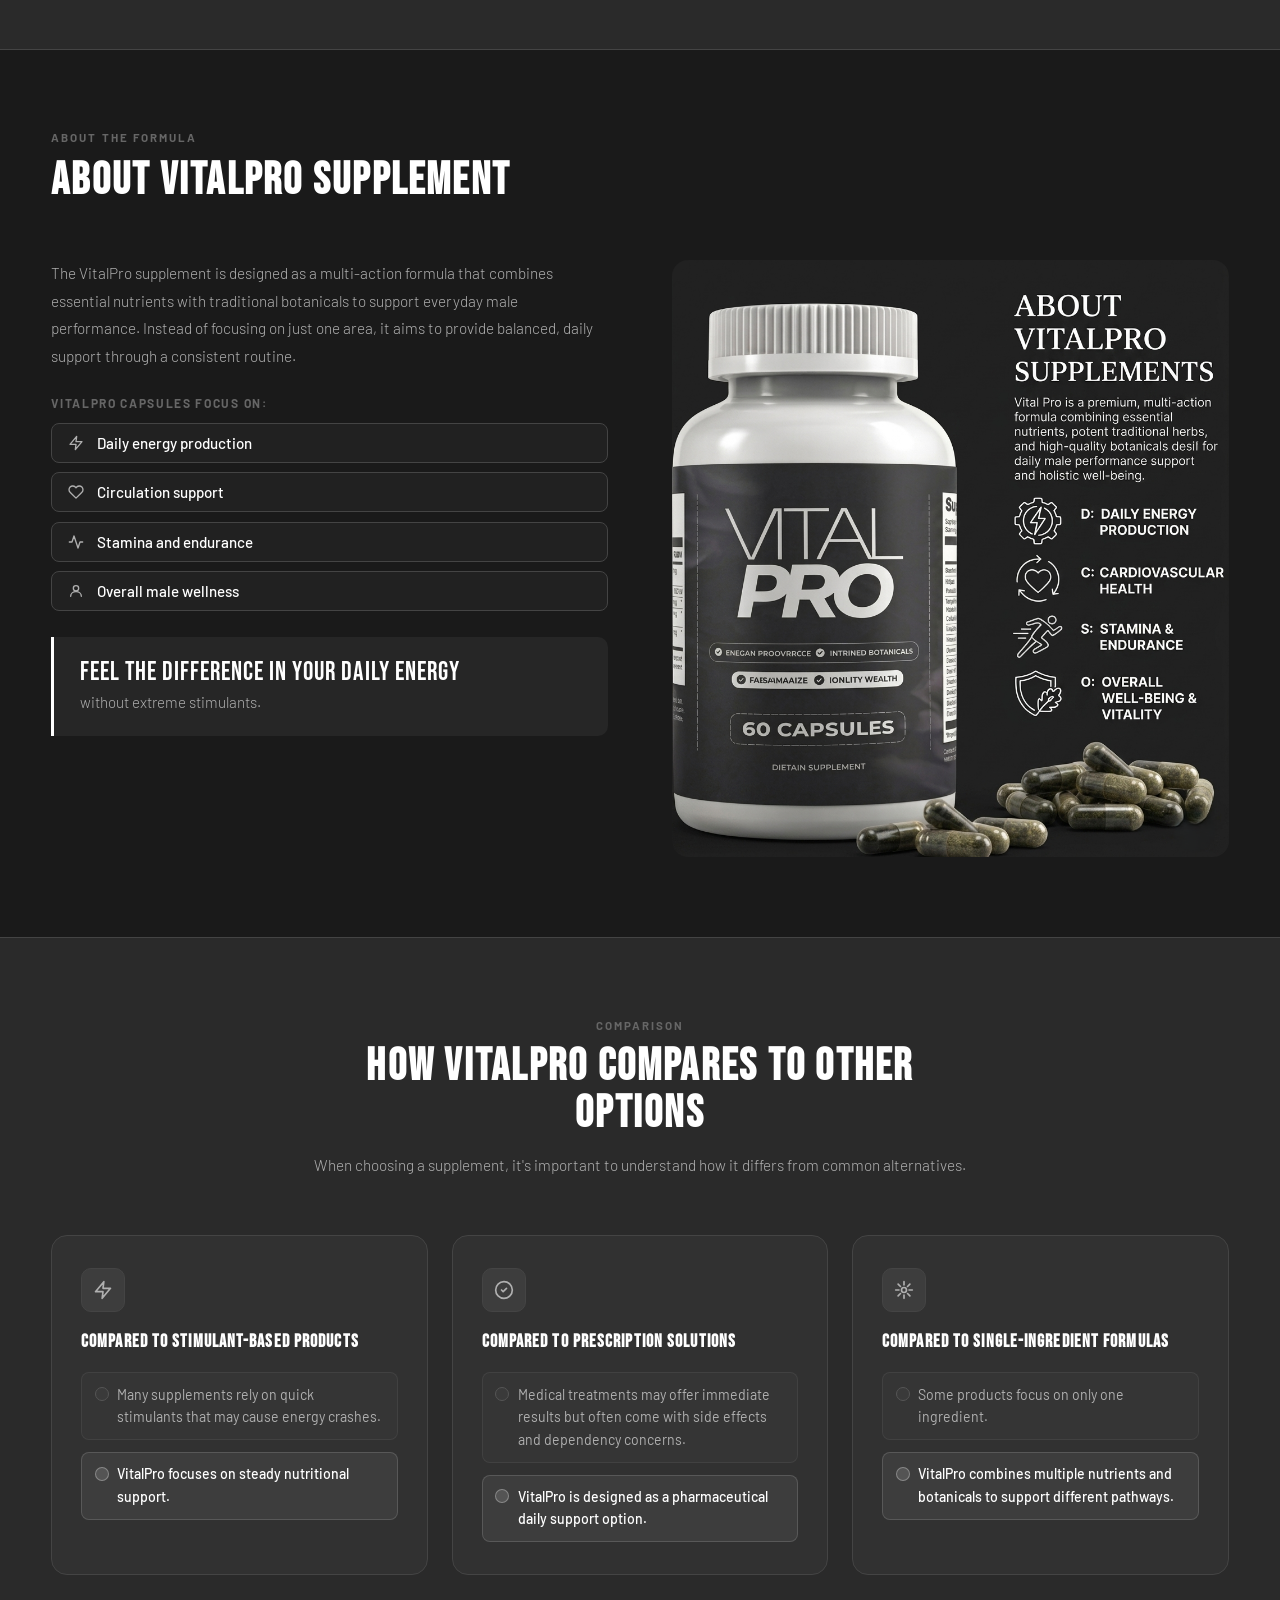
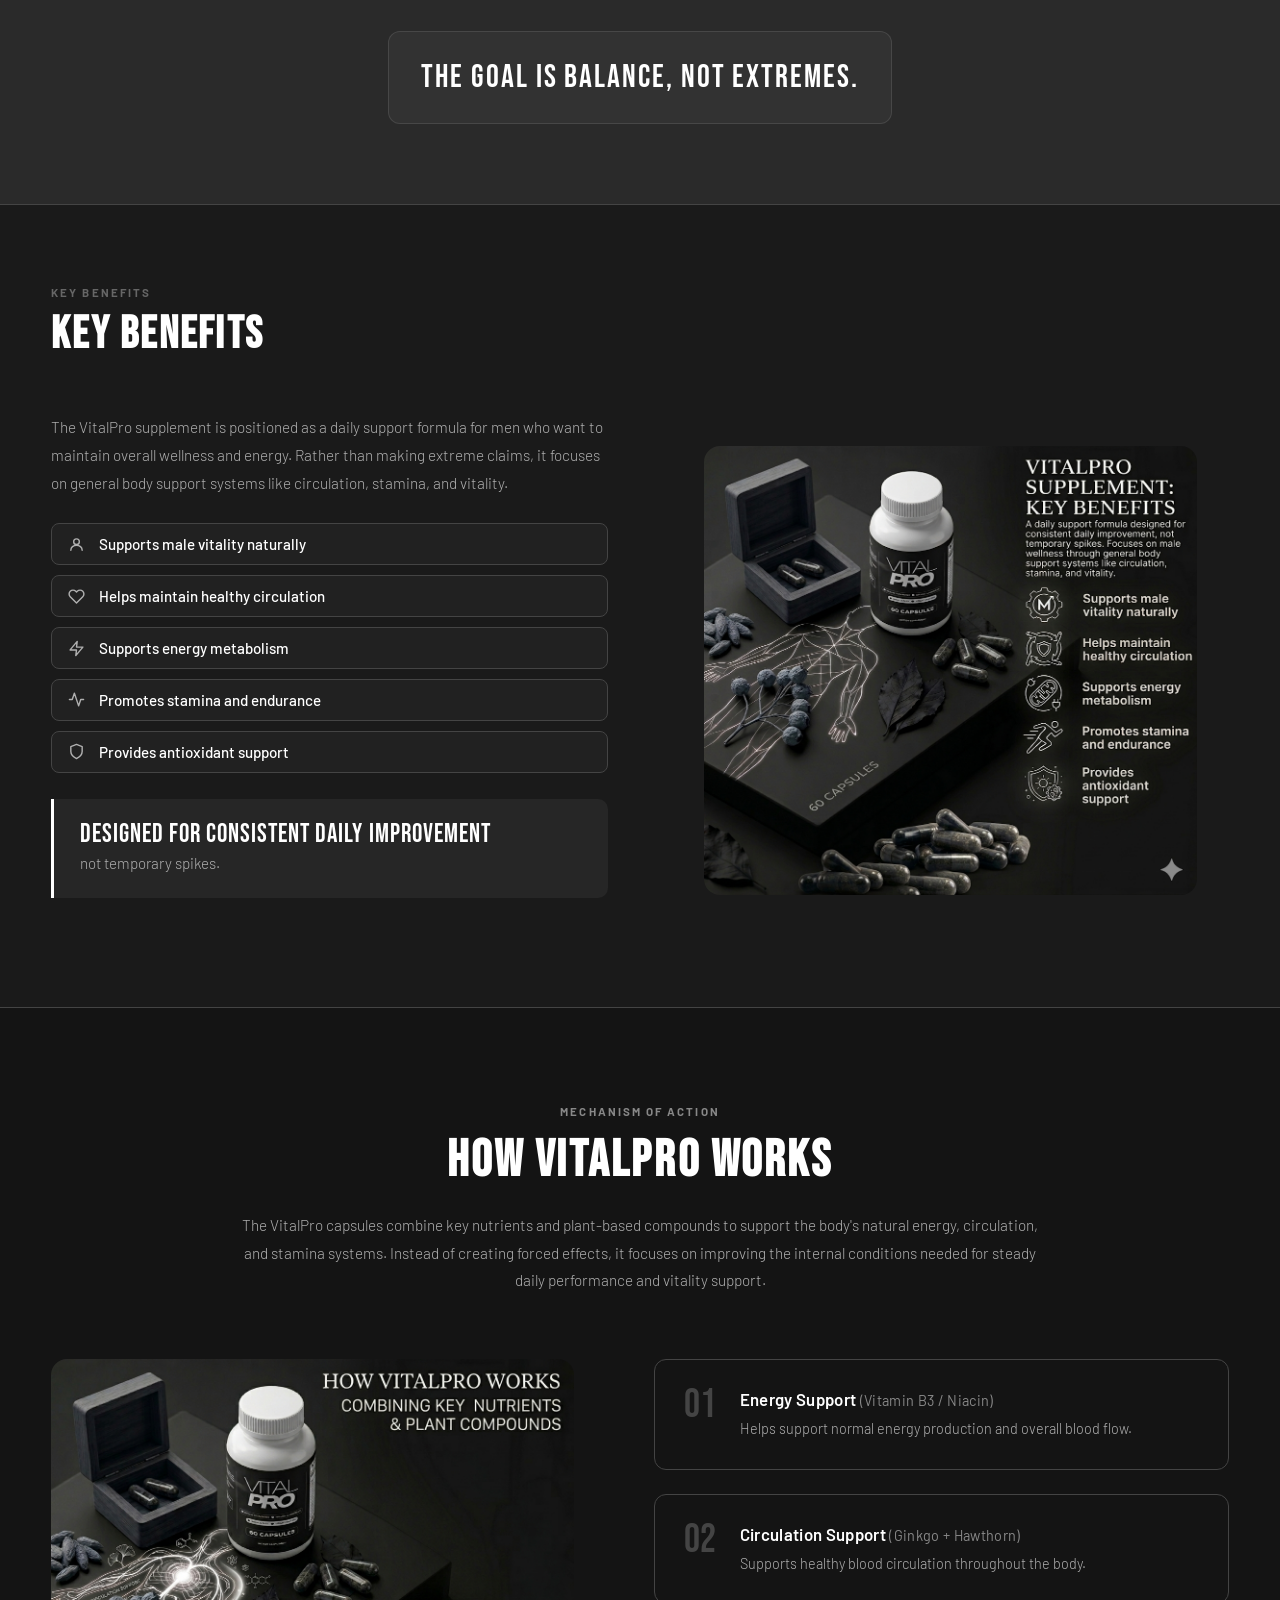
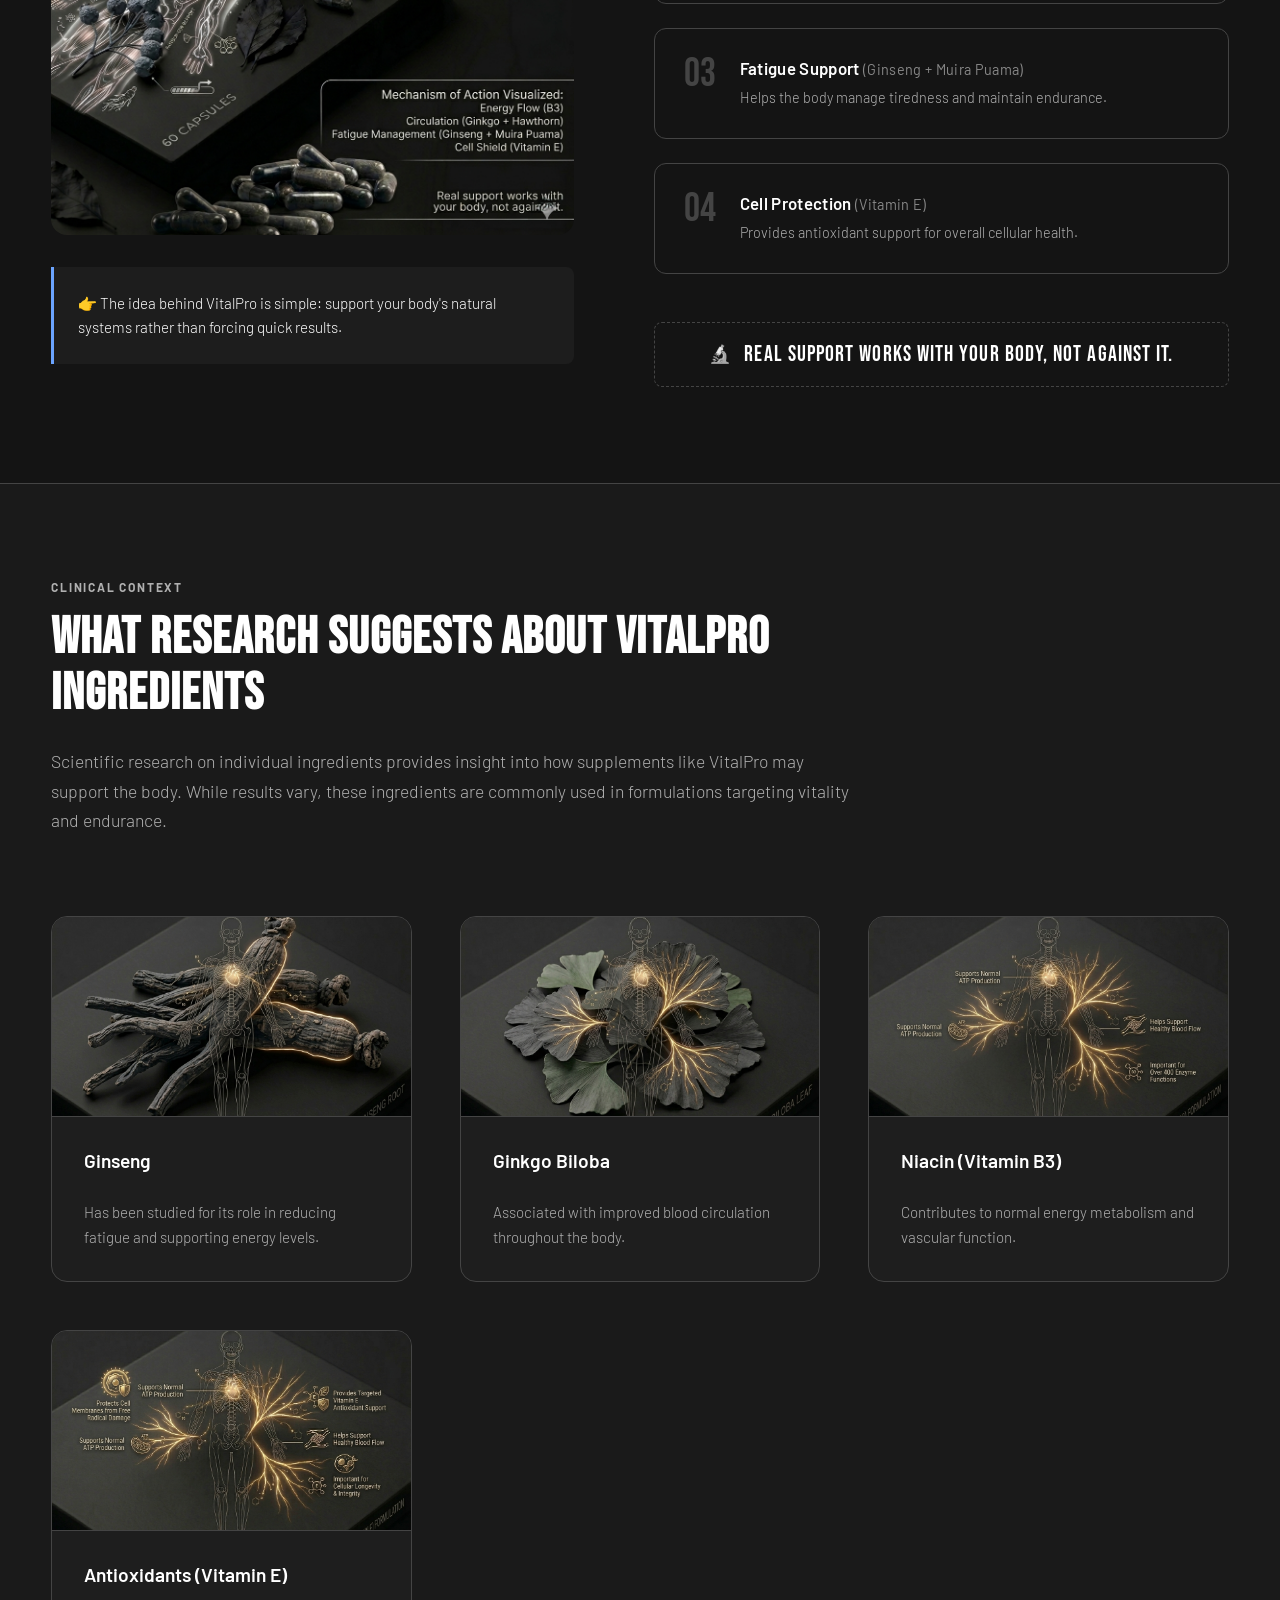
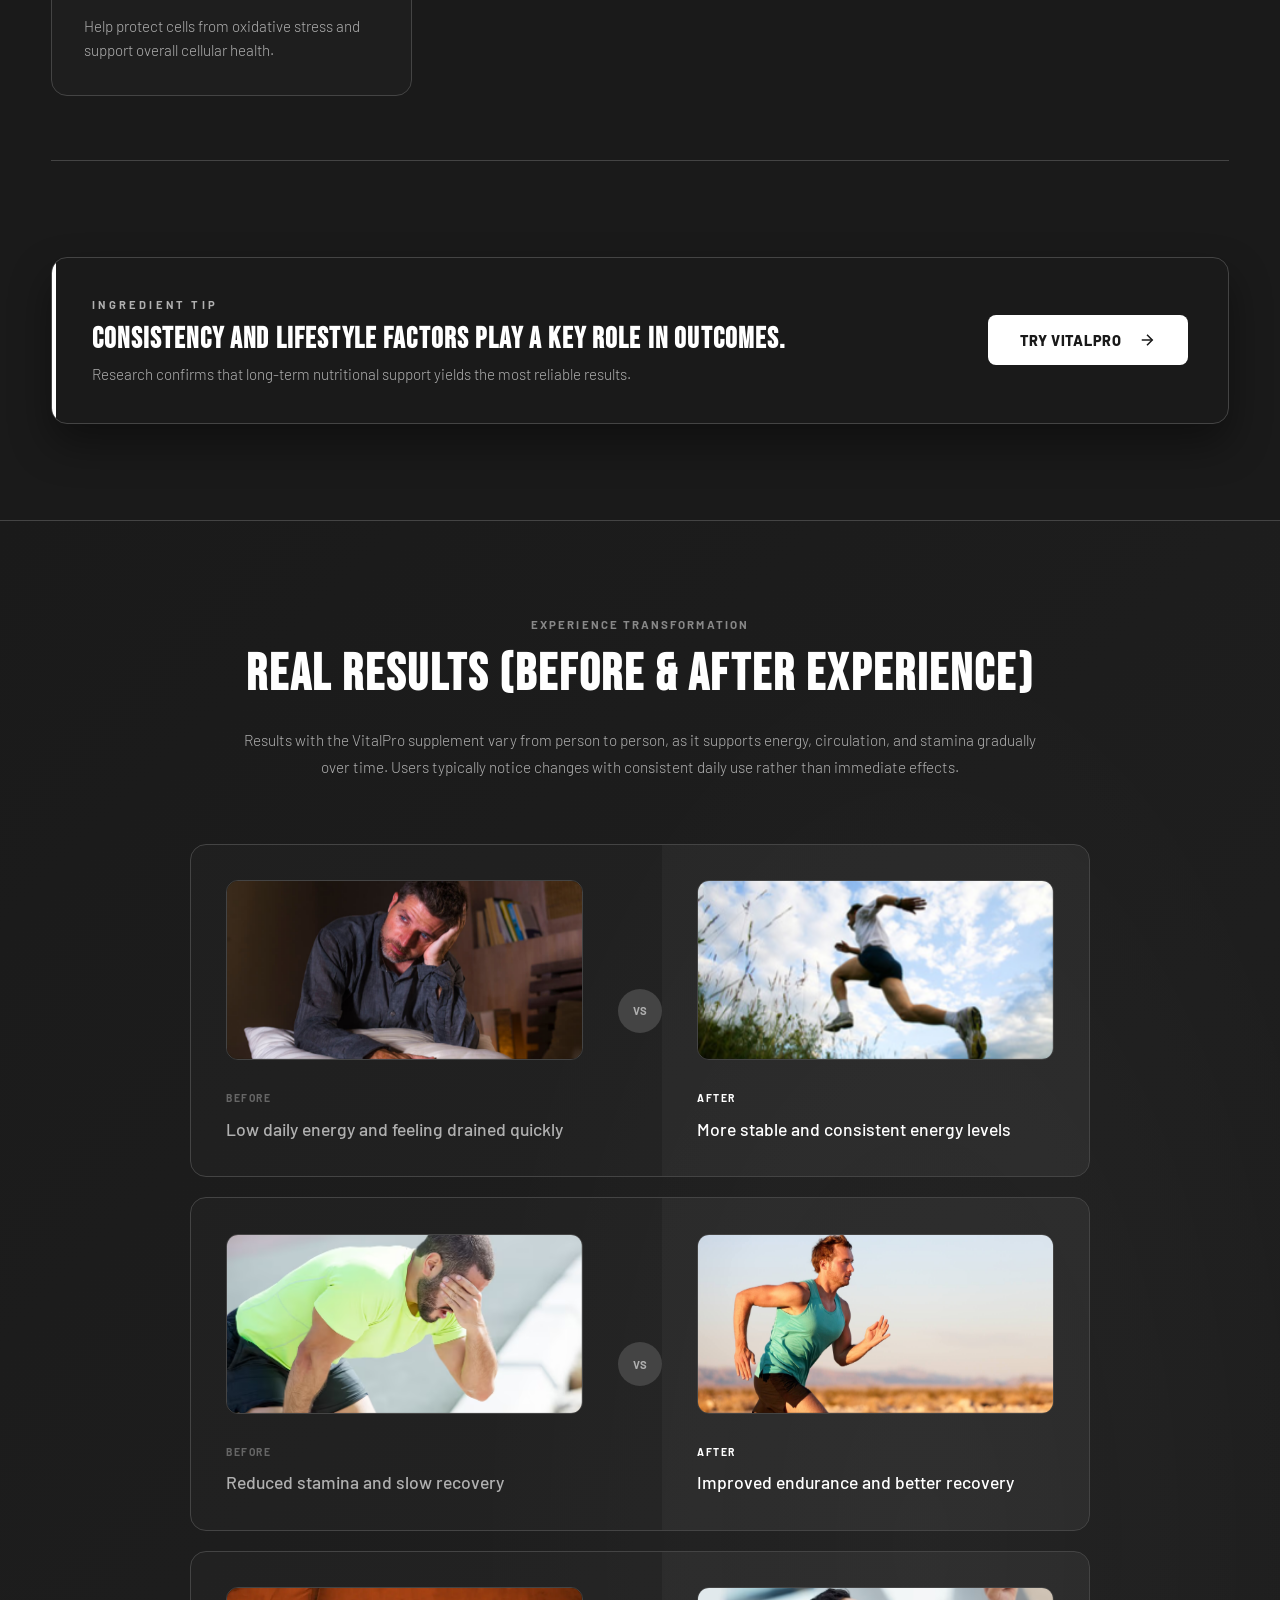
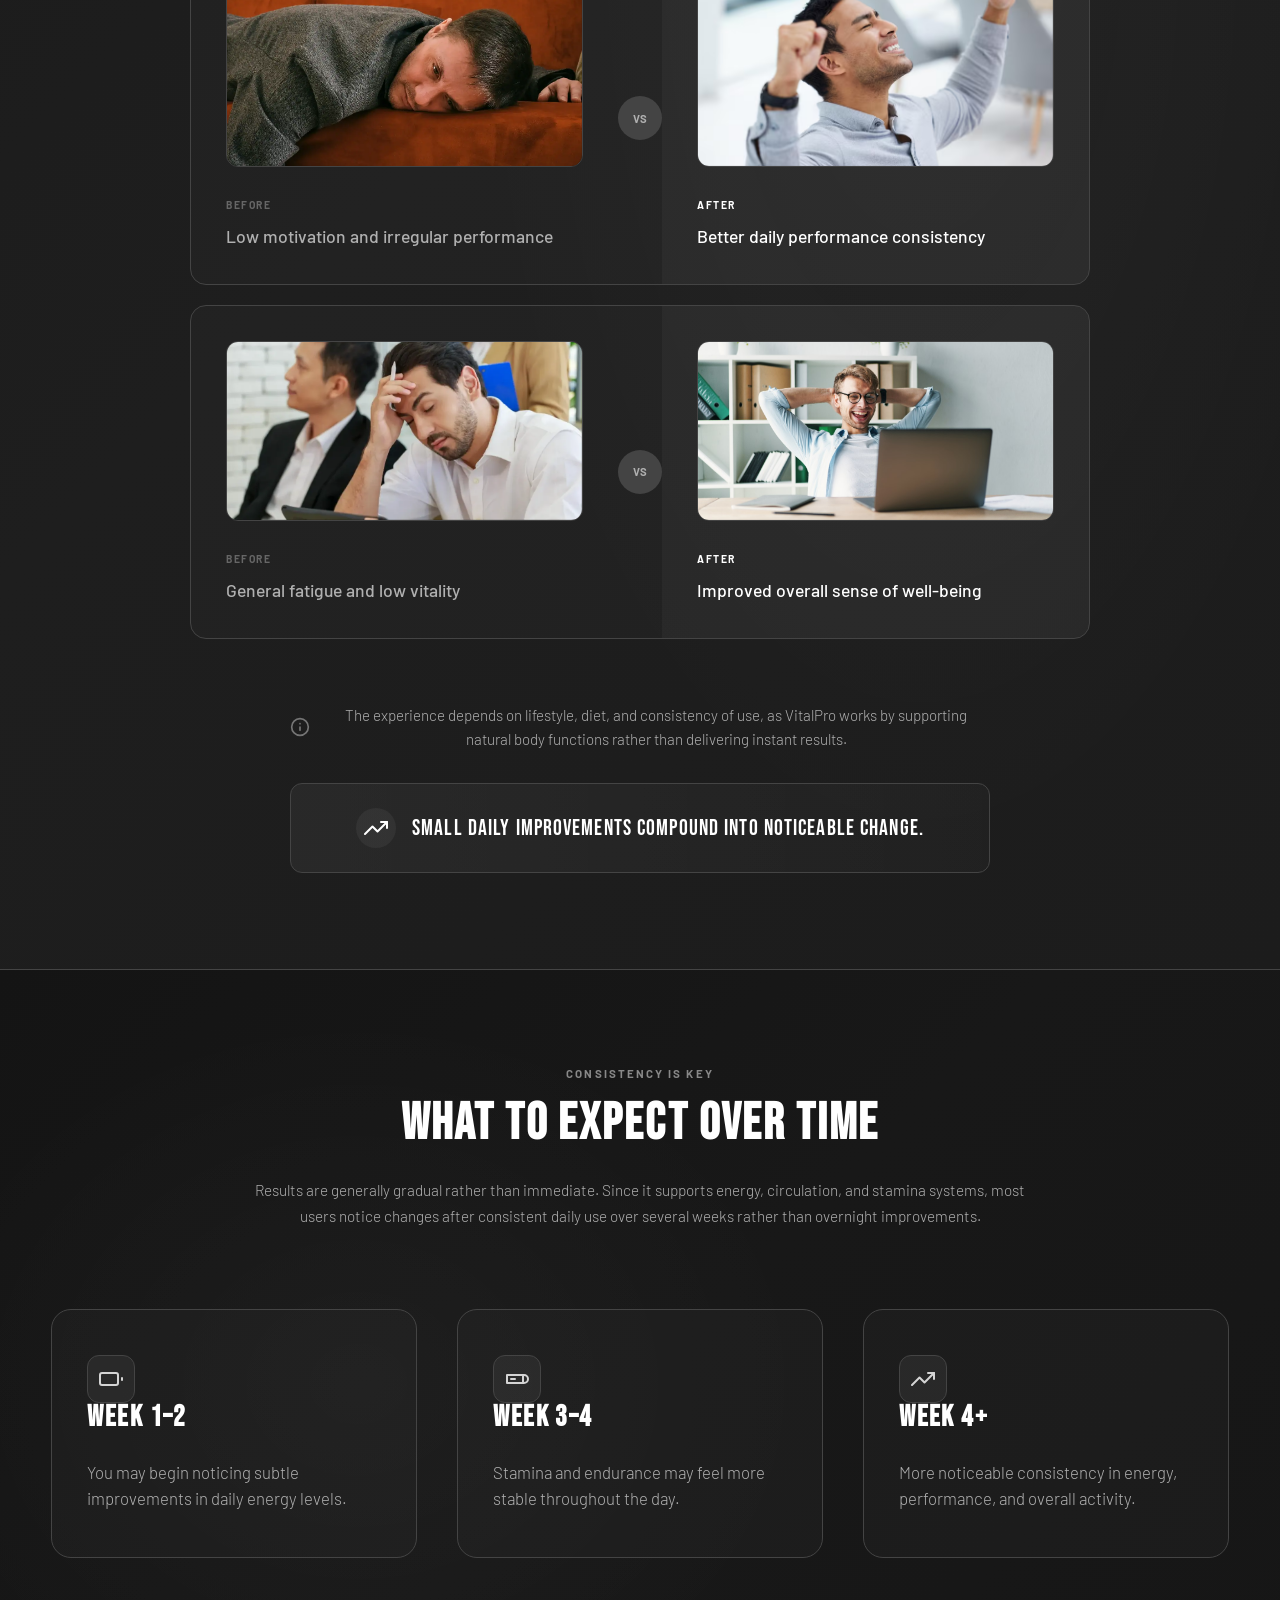
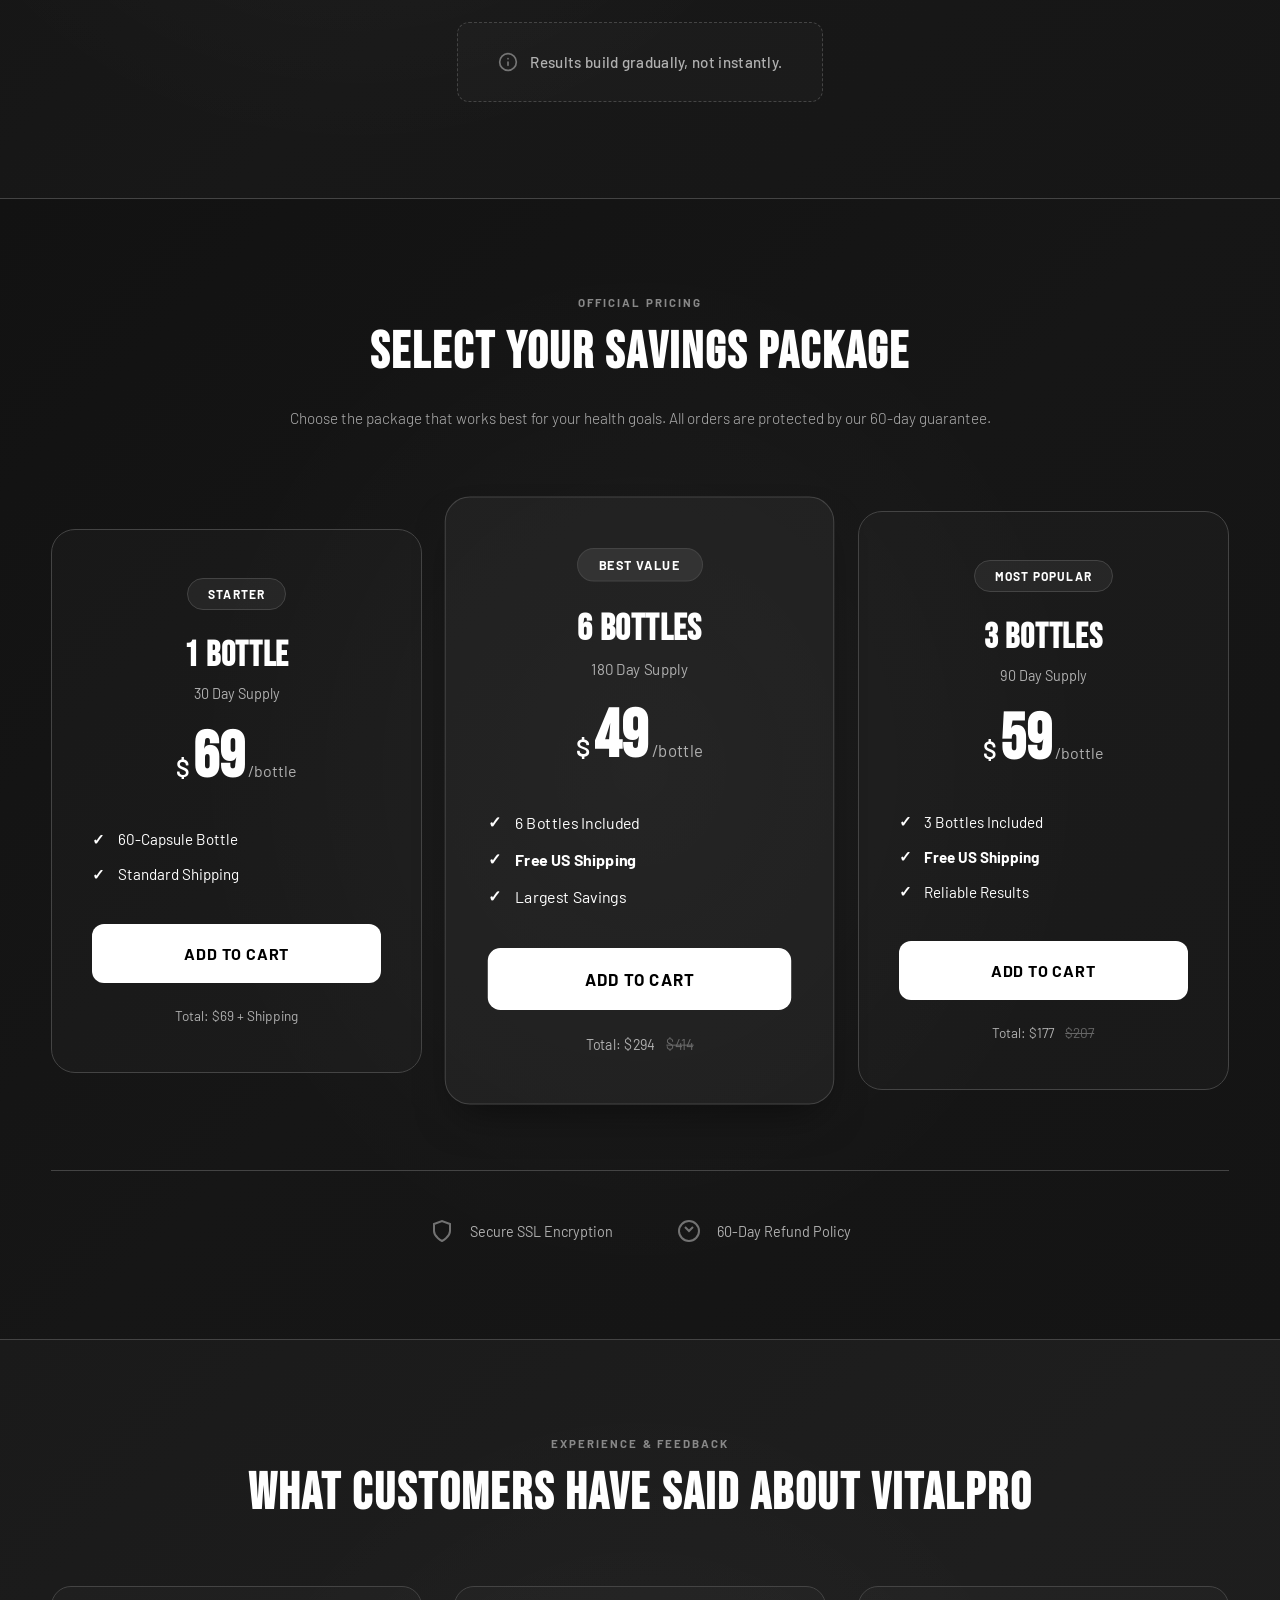
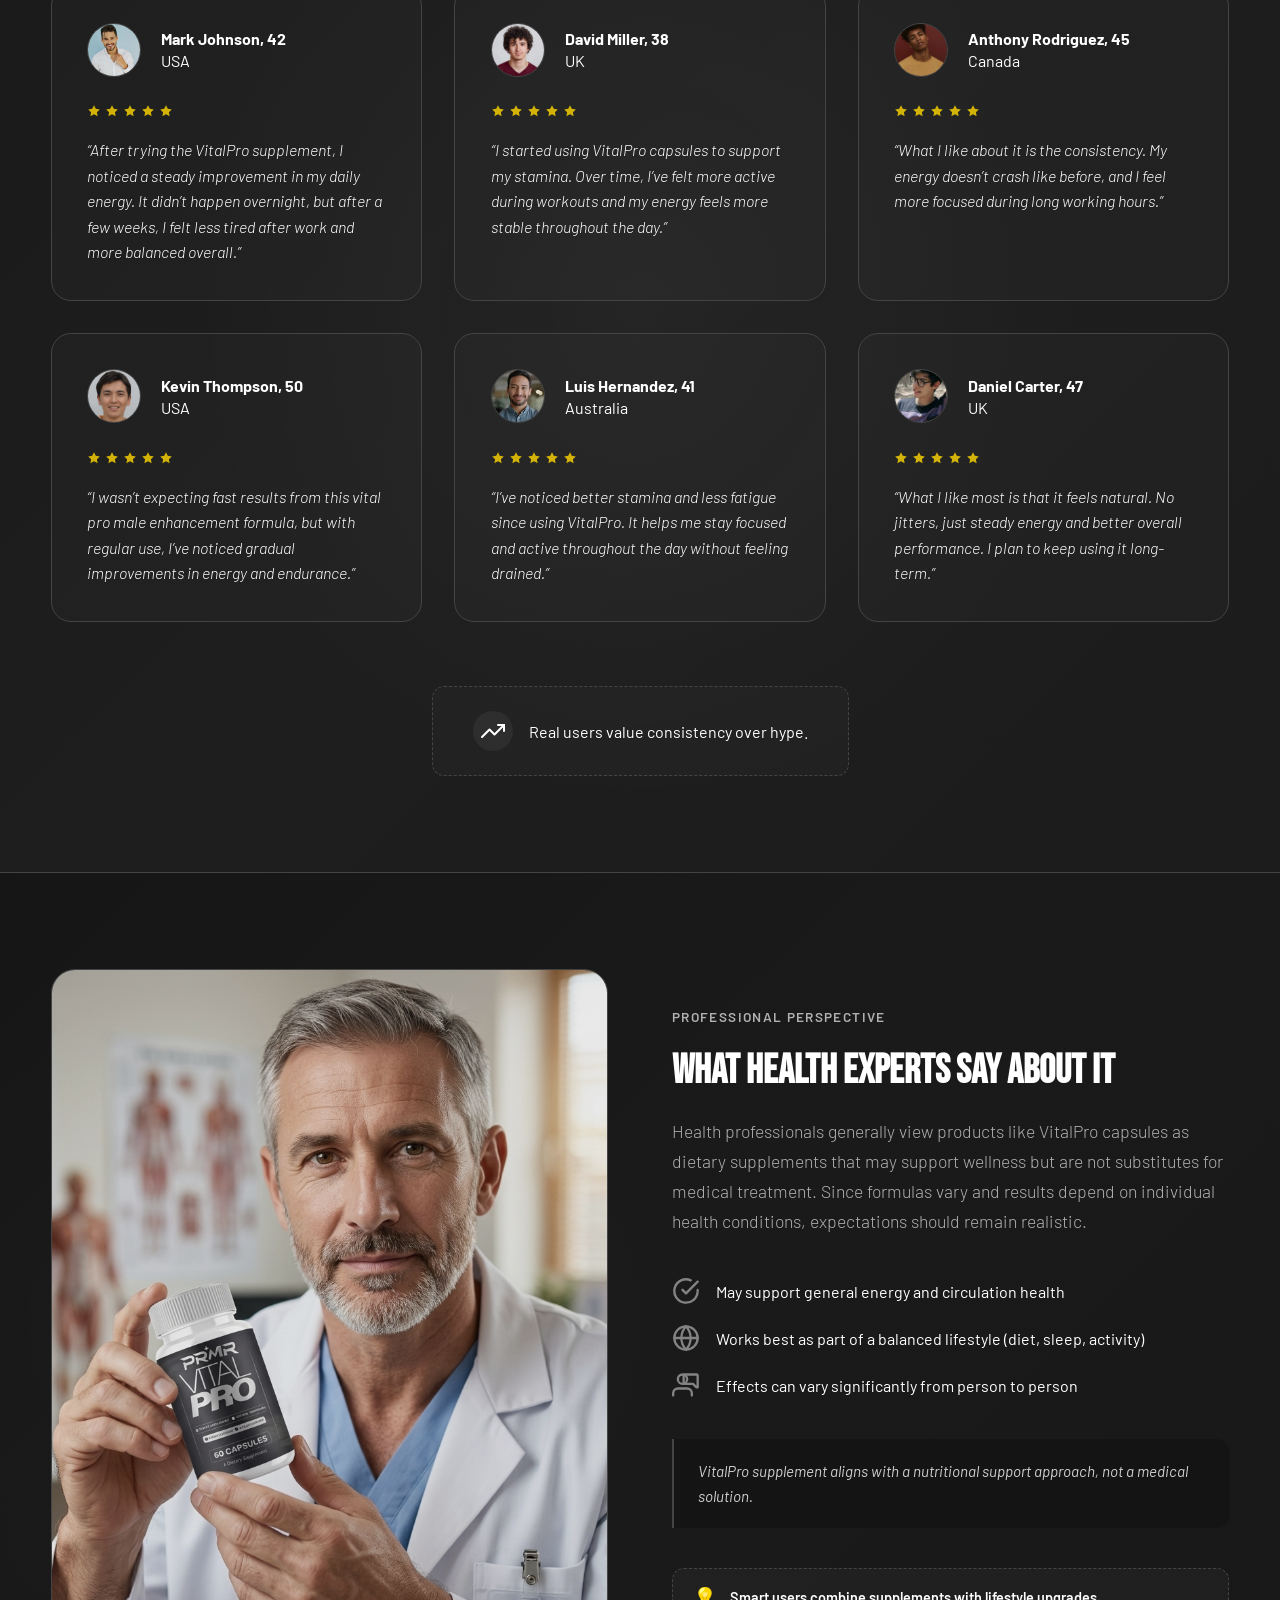
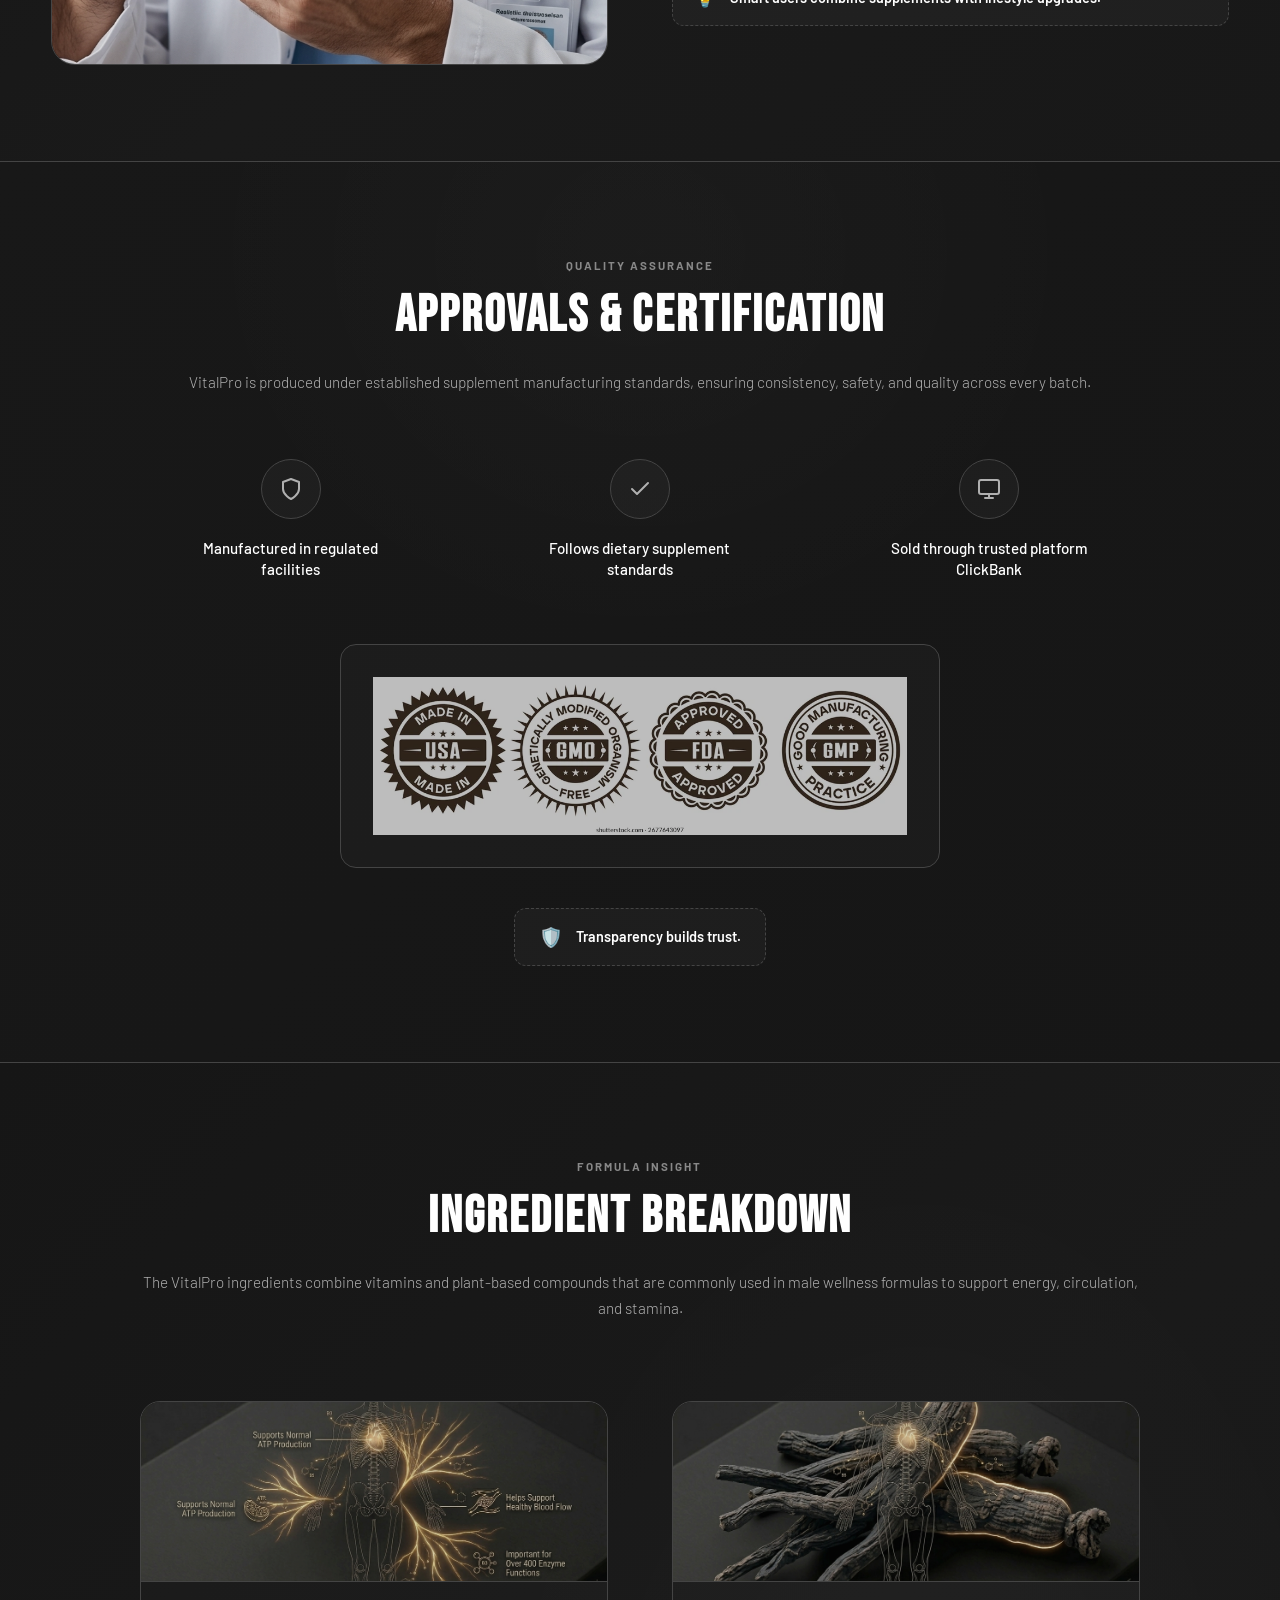
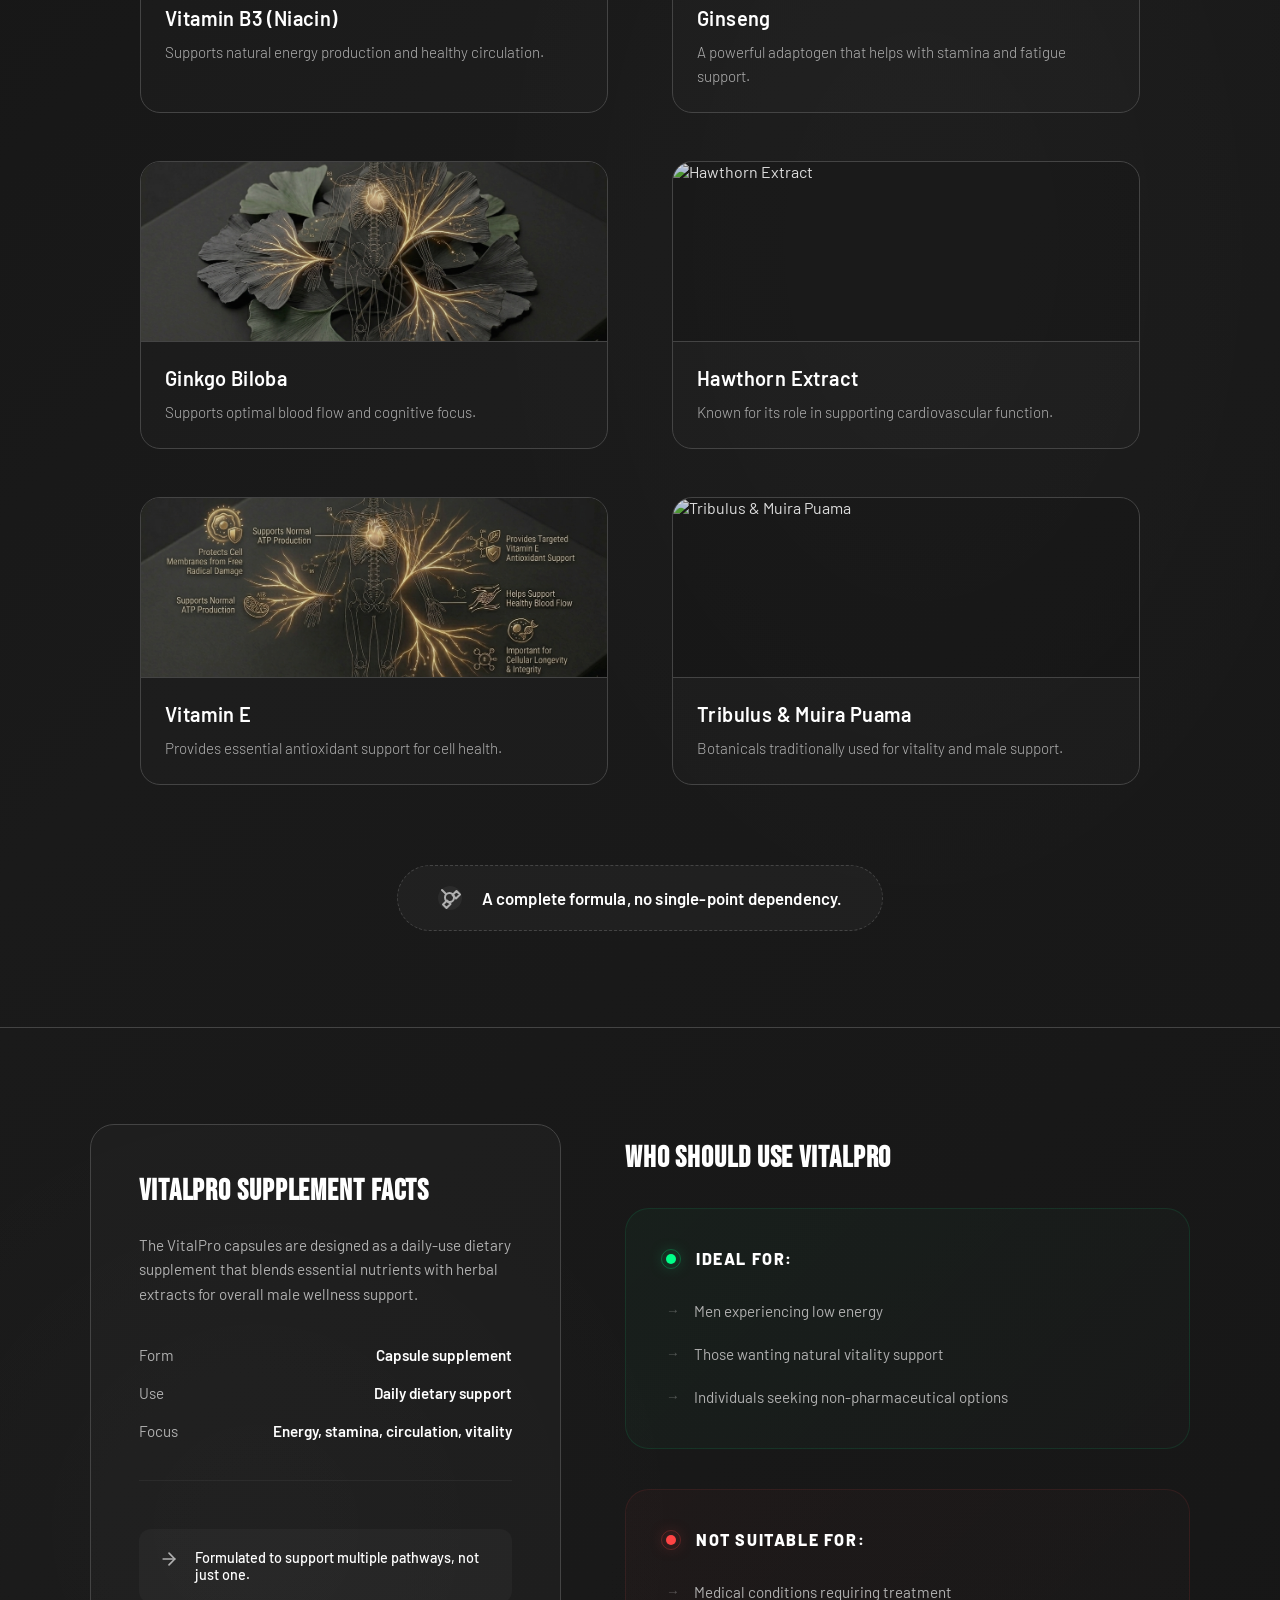
==== commit 8ef10184: "bla bla" ====
--- a/index.html
+++ b/index.html
@@ -27,7 +27,7 @@
             <a href="#" class="navbar__brand">
                 <em>Vital</em>Pro
             </a>
-            
+
             <!-- Mobile Hamburger Toggle -->
             <button class="navbar__toggle" aria-label="Toggle Menu" aria-expanded="false" id="navbar-toggle">
                 <span class="hamburger-line"></span>
@@ -137,86 +137,105 @@
 
         <div class="hero__inner">
 
-        <!-- LEFT: COPY -->
-        <div class="hero__copy">
-
-            <div class="hero__badge-pill" role="note">
-                <span class="dot"></span> Official US Site — 2026 Edition
-            </div>
-
-            <h1 class="hero__main-title">
-                VitalPro <span>Official Website</span>
-            </h1>
-
-            <p class="hero__lead-text">
-                Restore Your Vitality and Stamina with the Science-Backed Male Performance Supplement.
-            </p>
-
-            <div class="hero__benefits-list">
-                <h2 class="benefits-title">Why thousands are choosing VitalPro:</h2>
-                <ul class="check-list" role="list">
-                    <li>
-                        <span class="check-circle"><svg viewBox="0 0 24 24" fill="none" stroke="currentColor" stroke-width="3"><polyline points="20 6 9 17 4 12"></polyline></svg></span>
-                        Supports natural energy & stamina
-                    </li>
-                    <li>
-                        <span class="check-circle"><svg viewBox="0 0 24 24" fill="none" stroke="currentColor" stroke-width="3"><polyline points="20 6 9 17 4 12"></polyline></svg></span>
-                        Designed to support healthy circulation
-                    </li>
-                    <li>
-                        <span class="check-circle"><svg viewBox="0 0 24 24" fill="none" stroke="currentColor" stroke-width="3"><polyline points="20 6 9 17 4 12"></polyline></svg></span>
-                        Backed by herbal + vitamin formulation
-                    </li>
-                    <li>
-                        <span class="check-circle"><svg viewBox="0 0 24 24" fill="none" stroke="currentColor" stroke-width="3"><polyline points="20 6 9 17 4 12"></polyline></svg></span>
-                        Easy 2-capsule daily routine
-                    </li>
-                    <li>
-                        <span class="check-circle"><svg viewBox="0 0 24 24" fill="none" stroke="currentColor" stroke-width="3"><polyline points="20 6 9 17 4 12"></polyline></svg></span>
-                        60-day money-back guarantee
-                    </li>
-                </ul>
-            </div>
-
-            <!-- CTA -->
-            <div class="cta-group">
-                <a href="#order" class="cta-btn" role="button" aria-label="Order VitalPro now with limited-time discount">
-                    <span style="position:relative;z-index:3;">Buy Now — Claim Discount</span>
-                    <svg class="icon-arrow" viewBox="0 0 24 24" fill="none" stroke="currentColor" stroke-width="2" stroke-linecap="round" stroke-linejoin="round" aria-hidden="true" style="position:relative;z-index:3;">
-                        <line x1="5" y1="12" x2="19" y2="12"></line>
-                        <polyline points="12 5 19 12 12 19"></polyline>
-                    </svg>
-                </a>
-                <p class="hero__availability">
-                    <span class="status-dot"></span> Check availability now on the official website before stock runs out
+            <!-- LEFT: COPY -->
+            <div class="hero__copy">
+
+                <div class="hero__badge-pill" role="note">
+                    <span class="dot"></span> Official US Site — 2026 Edition
+                </div>
+
+                <h1 class="hero__main-title">
+                    VitalPro <span>Official Website</span>
+                </h1>
+
+                <p class="hero__lead-text">
+                    Restore Your Vitality and Stamina with the Science-Backed Male Performance Supplement.
                 </p>
-            </div>
-        </div>
-
-        <!-- RIGHT: PRODUCT IMAGE -->
-        <div class="hero__visual" aria-label="VitalPro supplement bottle">
-            <div class="product-wrap">
-                <div class="glow" aria-hidden="true"></div>
-
-                <!-- Stat chips -->
-                <div class="chip chip--1" aria-label="60 capsules per bottle">
-                    <span class="chip__label">Per Bottle</span>
-                    <span class="chip__val">60 Capsules</span>
-                </div>
-                <div class="chip chip--2" aria-label="60 day guarantee">
-                    <span class="chip__label">Guarantee</span>
-                    <span class="chip__val">60 Days</span>
-                </div>
-                <div class="chip chip--3" aria-label="Natural formula">
-                    <span class="chip__label">Formula</span>
-                    <span class="chip__val">All-Natural</span>
-                </div>
-
-                <img src="public/hero.webp"
-                    alt="VitalPro Official™ – Science-Backed Male Performance Supplement, 60 Capsules"
-                    class="product-img" loading="eager" fetchpriority="high" />
-            </div>
-        </div>
+
+                <div class="hero__benefits-list">
+                    <h2 class="benefits-title">Why thousands are choosing VitalPro:</h2>
+                    <ul class="check-list" role="list">
+                        <li>
+                            <span class="check-circle"><svg viewBox="0 0 24 24" fill="none" stroke="currentColor"
+                                    stroke-width="3">
+                                    <polyline points="20 6 9 17 4 12"></polyline>
+                                </svg></span>
+                            Supports natural energy & stamina
+                        </li>
+                        <li>
+                            <span class="check-circle"><svg viewBox="0 0 24 24" fill="none" stroke="currentColor"
+                                    stroke-width="3">
+                                    <polyline points="20 6 9 17 4 12"></polyline>
+                                </svg></span>
+                            Designed to support healthy circulation
+                        </li>
+                        <li>
+                            <span class="check-circle"><svg viewBox="0 0 24 24" fill="none" stroke="currentColor"
+                                    stroke-width="3">
+                                    <polyline points="20 6 9 17 4 12"></polyline>
+                                </svg></span>
+                            Backed by herbal + vitamin formulation
+                        </li>
+                        <li>
+                            <span class="check-circle"><svg viewBox="0 0 24 24" fill="none" stroke="currentColor"
+                                    stroke-width="3">
+                                    <polyline points="20 6 9 17 4 12"></polyline>
+                                </svg></span>
+                            Easy 2-capsule daily routine
+                        </li>
+                        <li>
+                            <span class="check-circle"><svg viewBox="0 0 24 24" fill="none" stroke="currentColor"
+                                    stroke-width="3">
+                                    <polyline points="20 6 9 17 4 12"></polyline>
+                                </svg></span>
+                            60-day money-back guarantee
+                        </li>
+                    </ul>
+                </div>
+
+                <!-- CTA -->
+                <div class="cta-group">
+                    <a href="#order" class="cta-btn" role="button"
+                        aria-label="Order VitalPro now with limited-time discount">
+                        <span style="position:relative;z-index:3;">Buy Now — Claim Discount</span>
+                        <svg class="icon-arrow" viewBox="0 0 24 24" fill="none" stroke="currentColor" stroke-width="2"
+                            stroke-linecap="round" stroke-linejoin="round" aria-hidden="true"
+                            style="position:relative;z-index:3;">
+                            <line x1="5" y1="12" x2="19" y2="12"></line>
+                            <polyline points="12 5 19 12 12 19"></polyline>
+                        </svg>
+                    </a>
+                    <p class="hero__availability">
+                        <span class="status-dot"></span> Check availability now on the official website before stock
+                        runs out
+                    </p>
+                </div>
+            </div>
+
+            <!-- RIGHT: PRODUCT IMAGE -->
+            <div class="hero__visual" aria-label="VitalPro supplement bottle">
+                <div class="product-wrap">
+                    <div class="glow" aria-hidden="true"></div>
+
+                    <!-- Stat chips -->
+                    <div class="chip chip--1" aria-label="60 capsules per bottle">
+                        <span class="chip__label">Per Bottle</span>
+                        <span class="chip__val">60 Capsules</span>
+                    </div>
+                    <div class="chip chip--2" aria-label="60 day guarantee">
+                        <span class="chip__label">Guarantee</span>
+                        <span class="chip__val">60 Days</span>
+                    </div>
+                    <div class="chip chip--3" aria-label="Natural formula">
+                        <span class="chip__label">Formula</span>
+                        <span class="chip__val">All-Natural</span>
+                    </div>
+
+                    <img src="public/hero.webp"
+                        alt="VitalPro Official™ – Science-Backed Male Performance Supplement, 60 Capsules"
+                        class="product-img" loading="eager" fetchpriority="high" />
+                </div>
+            </div>
 
         </div><!-- /.hero__inner -->
 
@@ -462,7 +481,7 @@
     </section>
 
     <!-- KEY BENEFITS SECTION -->
-    <section class="benefits-section" aria-label="Key Benefits of VitalPro">
+    <section class="benefits-section" id="benefits" aria-label="Key Benefits of VitalPro">
         <div class="benefits-section__header">
             <p class="benefits-section__tag">Key Benefits</p>
             <h2 class="benefits-section__title">Key Benefits</h2>
@@ -609,24 +628,27 @@
         </div>
     </section>
 
+
     <!-- RESEARCH SECTION -->
     <section class="research-section" id="research" aria-label="Scientific Research and Ingredients">
         <div class="research-section__container">
-            
+
             <div class="research-section__header">
                 <p class="research-section__tag">Clinical Context</p>
                 <h2 class="research-section__title">What Research Suggests About VitalPro Ingredients</h2>
                 <p class="research-section__sub">
-                    Scientific research on individual ingredients provides insight into how supplements like VitalPro may support the body. 
-                    While results vary, these ingredients are commonly used in formulations targeting vitality and endurance.
+                    Scientific research on individual ingredients provides insight into how supplements like VitalPro
+                    may support the body.
+                    While results vary, these ingredients are commonly used in formulations targeting vitality and
+                    endurance.
                 </p>
             </div>
 
             <div class="research-section__grid">
-                
+
                 <div class="research-card">
                     <div class="research-card__image-container">
-                        
+
                         <img src="public/ginseng.webp" alt="Ginseng Research" class="research-card__img">
                     </div>
                     <div class="research-card__content">
@@ -637,10 +659,8 @@
 
                 <div class="research-card">
                     <div class="research-card__image-container">
-                        <div class="ingredient-placeholder">
-                            <span>GINKGO IMAGE</span>
-                        </div>
-                        <!-- <img src="public/ginkgo.webp" alt="Ginkgo Biloba Research" class="research-card__img"> -->
+
+                        <img src="public/ginko.webp" alt="Ginkgo Biloba Research" class="research-card__img">
                     </div>
                     <div class="research-card__content">
                         <h3>Ginkgo Biloba</h3>
@@ -650,10 +670,8 @@
 
                 <div class="research-card">
                     <div class="research-card__image-container">
-                        <div class="ingredient-placeholder">
-                            <span>NIACIN IMAGE</span>
-                        </div>
-                        <!-- <img src="public/niacin.webp" alt="Niacin Research" class="research-card__img"> -->
+
+                        <img src="public/niacin.webp" alt="Niacin Research" class="research-card__img">
                     </div>
                     <div class="research-card__content">
                         <h3>Niacin (Vitamin B3)</h3>
@@ -663,10 +681,8 @@
 
                 <div class="research-card">
                     <div class="research-card__image-container">
-                        <div class="ingredient-placeholder">
-                            <span>VITAMIN E IMAGE</span>
-                        </div>
-                        <!-- <img src="public/vitamine.webp" alt="Vitamin E Research" class="research-card__img"> -->
+
+                        <img src="public/vitamin.webp" alt="Vitamin E Research" class="research-card__img">
                     </div>
                     <div class="research-card__content">
                         <h3>Antioxidants (Vitamin E)</h3>
@@ -681,18 +697,874 @@
                 <div class="conversion-bar">
                     <div class="conversion-bar__content">
                         <span class="conversion-bar__label">Ingredient Tip</span>
-                        <h3 class="conversion-bar__title">Consistency and lifestyle factors play a key role in outcomes.</h3>
-                        <p class="conversion-bar__subtext">Research confirms that long-term nutritional support yields the most reliable results.</p>
+                        <h3 class="conversion-bar__title">Consistency and lifestyle factors play a key role in outcomes.
+                        </h3>
+                        <p class="conversion-bar__subtext">Research confirms that long-term nutritional support yields
+                            the most reliable results.</p>
                     </div>
                     <a href="#order" class="conversion-bar__btn">
                         Try VitalPro
-                        <svg width="18" height="18" viewBox="0 0 24 24" fill="none" stroke="currentColor" stroke-width="2"><line x1="5" y1="12" x2="19" y2="12"></line><polyline points="12 5 19 12 12 19"></polyline></svg>
+                        <svg width="18" height="18" viewBox="0 0 24 24" fill="none" stroke="currentColor"
+                            stroke-width="2">
+                            <line x1="5" y1="12" x2="19" y2="12"></line>
+                            <polyline points="12 5 19 12 12 19"></polyline>
+                        </svg>
                     </a>
                 </div>
             </div>
 
         </div>
     </section>
+
+
+
+    <!-- RESULTS SECTION -->
+    <section class="results-section" id="results" aria-label="Real Results and Transformation">
+        <div class="results-section__container">
+            <div class="results-section__header">
+                <p class="results-section__tag">Experience Transformation</p>
+                <h2 class="results-section__title">Real Results (Before & After Experience)</h2>
+                <p class="results-section__lead">
+                    Results with the VitalPro supplement vary from person to person, as it supports energy, circulation,
+                    and stamina gradually over time. Users typically notice changes with consistent daily use rather
+                    than immediate effects.
+                </p>
+            </div>
+
+            <div class="results-grid">
+                <!-- Card 1 -->
+                <div class="results-card">
+                    <div class="results-card__side results-card__side--before">
+                        <div class="results-card__image-container">
+                            <img src="public/before1.webp" alt="VitalPro Before: Low energy and physical exhaustion">
+                        </div>
+                        <span class="results-card__label">Before</span>
+                        <p class="results-card__text">Low daily energy and feeling drained quickly</p>
+
+                    </div>
+                    <div class="results-card__divider">vs</div>
+                    <div class="results-card__side results-card__side--after">
+                        <div class="results-card__image-container">
+                            <img src="public/after1.webp" alt="VitalPro After: Consistent daily energy and stamina">
+                        </div>
+                        <span class="results-card__label">After</span>
+                        <p class="results-card__text">More stable and consistent energy levels</p>
+                    </div>
+                </div>
+
+                <!-- Card 2 -->
+                <div class="results-card">
+                    <div class="results-card__side results-card__side--before">
+                        <div class="results-card__image-container">
+                            <img src="/public/before2.webp" alt="VitalPro Before: Slow recovery and reduced endurance">
+                        </div>
+                        <span class="results-card__label">Before</span>
+                        <p class="results-card__text">Reduced stamina and slow recovery</p>
+                    </div>
+                    <div class="results-card__divider">vs</div>
+                    <div class="results-card__side results-card__side--after">
+                        <div class="results-card__image-container">
+                            <img src="/public/after2.webp" alt="VitalPro After: Improved stamina and fast recovery">
+                        </div>
+                        <span class="results-card__label">After</span>
+                        <p class="results-card__text">Improved endurance and better recovery</p>
+                    </div>
+                </div>
+
+                <!-- Card 3 -->
+                <div class="results-card">
+                    <div class="results-card__side results-card__side--before">
+                        <div class="results-card__image-container">
+                            <img src="/public/before3.webp" alt="VitalPro Before: Low motivation and irregular performance">
+                        </div>
+                        <span class="results-card__label">Before</span>
+                        <p class="results-card__text">Low motivation and irregular performance</p>
+                    </div>
+                    <div class="results-card__divider">vs</div>
+                    <div class="results-card__side results-card__side--after">
+                        <div class="results-card__image-container">
+                            <img src="/public/after3.webp" alt="VitalPro After: Enhanced focus and performance consistency">
+                        </div>
+                        <span class="results-card__label">After</span>
+                        <p class="results-card__text">Better daily performance consistency</p>
+                    </div>
+                </div>
+
+                <!-- Card 4 -->
+                <div class="results-card">
+                    <div class="results-card__side results-card__side--before">
+                        <div class="results-card__image-container">
+                            <img src="/public/before4.webp" alt="VitalPro Before: General fatigue and vitality depletion">
+                        </div>
+                        <span class="results-card__label">Before</span>
+                        <p class="results-card__text">General fatigue and low vitality</p>
+                    </div>
+                    <div class="results-card__divider">vs</div>
+                    <div class="results-card__side results-card__side--after">
+                        <div class="results-card__image-container">
+                            <img src="/public/after4.webp" alt="VitalPro After: Full vitality and sense of well-being">
+                        </div>
+                        <span class="results-card__label">After</span>
+                        <p class="results-card__text">Improved overall sense of well-being</p>
+                    </div>
+                </div>
+            </div>
+
+            <div class="results-section__footer">
+                <div class="results-section__note">
+                    <svg width="20" height="20" viewBox="0 0 24 24" fill="none" stroke="currentColor" stroke-width="2"
+                        stroke-linecap="round" stroke-linejoin="round" class="note-icon">
+                        <circle cx="12" cy="12" r="10"></circle>
+                        <line x1="12" y1="16" x2="12" y2="12"></line>
+                        <line x1="12" y1="8" x2="12.01" y2="8"></line>
+                    </svg>
+                    <p>The experience depends on lifestyle, diet, and consistency of use, as VitalPro works by
+                        supporting natural body functions rather than delivering instant results.</p>
+                </div>
+                <div class="results-section__trigger">
+                    <div class="trigger-inner">
+                        <span class="trigger-icon">
+                            <svg width="24" height="24" viewBox="0 0 24 24" fill="none" stroke="currentColor"
+                                stroke-width="2" stroke-linecap="round" stroke-linejoin="round">
+                                <polyline points="23 6 13.5 15.5 8.5 10.5 1 18"></polyline>
+                                <polyline points="17 6 23 6 23 12"></polyline>
+                            </svg>
+                        </span>
+                        <p>Small daily improvements compound into noticeable change.</p>
+                    </div>
+                </div>
+            </div>
+        </div>
+    </section>
+
+    <!-- TIMELINE SECTION -->
+    <section class="timeline-section" id="timeline" aria-label="Expectations and Timeline">
+        <div class="timeline-section__container">
+            <div class="timeline-section__header">
+                <p class="results-section__tag">Consistency is Key</p>
+                <h2 class="results-section__title">What to Expect Over Time</h2>
+                <p class="results-section__lead">
+                    Results are generally gradual rather than immediate. Since it supports energy, circulation, and
+                    stamina systems, most users notice changes after consistent daily use over several weeks rather than
+                    overnight improvements.
+                </p>
+            </div>
+
+            <div class="timeline-grid">
+                <!-- Step 1 -->
+                <div class="timeline-step">
+                    <div class="timeline-step__header">
+                        <div class="timeline-step__icon">
+                            <svg width="24" height="24" viewBox="0 0 24 24" fill="none" stroke="currentColor" stroke-width="2" stroke-linecap="round" stroke-linejoin="round"><rect x="1" y="6" width="18" height="12" rx="2" ry="2"></rect><line x1="23" y1="13" x2="23" y2="11"></line></svg>
+                        </div>
+                        <h3 class="timeline-step__title">Week 1–2</h3>
+                    </div>
+                    <p class="timeline-step__text">You may begin noticing subtle improvements in daily energy levels.</p>
+                </div>
+
+                <!-- Step 2 -->
+                <div class="timeline-step">
+                    <div class="timeline-step__header">
+                        <div class="timeline-step__icon">
+                            <svg width="24" height="24" viewBox="0 0 24 24" fill="none" stroke="currentColor" stroke-width="2" stroke-linecap="round" stroke-linejoin="round"><path d="M18 8h1a4 4 0 0 1 0 8h-1"></path><path d="M2 8h16v8H2z"></path><line x1="6" y1="12" x2="10" y2="12"></line></svg>
+                        </div>
+                        <h3 class="timeline-step__title">Week 3–4</h3>
+                    </div>
+                    <p class="timeline-step__text">Stamina and endurance may feel more stable throughout the day.</p>
+                </div>
+
+                <!-- Step 3 -->
+                <div class="timeline-step">
+                    <div class="timeline-step__header">
+                        <div class="timeline-step__icon">
+                            <svg width="24" height="24" viewBox="0 0 24 24" fill="none" stroke="currentColor" stroke-width="2" stroke-linecap="round" stroke-linejoin="round"><polyline points="23 6 13.5 15.5 8.5 10.5 1 18"></polyline><polyline points="17 6 23 6 23 12"></polyline></svg>
+                        </div>
+                        <h3 class="timeline-step__title">Week 4+</h3>
+                    </div>
+                    <p class="timeline-step__text">More noticeable consistency in energy, performance, and overall activity.</p>
+                </div>
+            </div>
+
+            <div class="timeline-section__footer">
+                <svg width="20" height="20" viewBox="0 0 24 24" fill="none" stroke="currentColor" stroke-width="2"
+                    stroke-linecap="round" stroke-linejoin="round" class="note-icon">
+                    <circle cx="12" cy="12" r="10"></circle>
+                    <line x1="12" y1="16" x2="12" y2="12"></line>
+                    <line x1="12" y1="8" x2="12.01" y2="8"></line>
+                </svg>
+                <p>Results build gradually, not instantly.</p>
+            </div>
+        </div>
+    </section>
+
+    <!-- PRICING / ORDER SECTION -->
+    <section class="order-section" id="order" aria-label="Order VitalPro Supplement">
+        <div class="order-section__container">
+            <div class="order-section__header">
+                <p class="results-section__tag">Official Pricing</p>
+                <h2 class="results-section__title">Select Your Savings Package</h2>
+                <p class="results-section__lead">Choose the package that works best for your health goals. All orders are protected by our 60-day guarantee.</p>
+            </div>
+
+            <div class="pricing-grid">
+                <!-- 1 Bottle -->
+                <div class="pricing-card">
+                    <div class="pricing-card__badge">Starter</div>
+                    <h3 class="pricing-card__title">1 Bottle</h3>
+                    <p class="pricing-card__supply">30 Day Supply</p>
+                    <div class="pricing-card__price">
+                        <span class="currency">$</span>
+                        <span class="amount">69</span>
+                        <span class="per">/bottle</span>
+                    </div>
+                    <ul class="pricing-card__features">
+                        <li><span>✓</span> 60-Capsule Bottle</li>
+                        <li><span>✓</span> Standard Shipping</li>
+                    </ul>
+                    <a href="#" class="pricing-card__btn">Add to Cart</a>
+                    <p class="pricing-card__total">Total: $69 + Shipping</p>
+                </div>
+
+                <!-- 6 Bottles -->
+                <div class="pricing-card pricing-card--featured">
+                    <div class="pricing-card__badge pricing-card__badge--best">Best Value</div>
+                    <h3 class="pricing-card__title">6 Bottles</h3>
+                    <p class="pricing-card__supply">180 Day Supply</p>
+                    <div class="pricing-card__price">
+                        <span class="currency">$</span>
+                        <span class="amount">49</span>
+                        <span class="per">/bottle</span>
+                    </div>
+                    <ul class="pricing-card__features">
+                        <li><span>✓</span> 6 Bottles Included</li>
+                        <li><span>✓</span> <strong>Free US Shipping</strong></li>
+                        <li><span>✓</span> Largest Savings</li>
+                    </ul>
+                    <a href="#" class="pricing-card__btn pricing-card__btn--highlight">Add to Cart</a>
+                    <p class="pricing-card__total">Total: $294 <span class="old-price">$414</span></p>
+                </div>
+
+                <!-- 3 Bottles -->
+                <div class="pricing-card">
+                    <div class="pricing-card__badge">Most Popular</div>
+                    <h3 class="pricing-card__title">3 Bottles</h3>
+                    <p class="pricing-card__supply">90 Day Supply</p>
+                    <div class="pricing-card__price">
+                        <span class="currency">$</span>
+                        <span class="amount">59</span>
+                        <span class="per">/bottle</span>
+                    </div>
+                    <ul class="pricing-card__features">
+                        <li><span>✓</span> 3 Bottles Included</li>
+                        <li><span>✓</span> <strong>Free US Shipping</strong></li>
+                        <li><span>✓</span> Reliable Results</li>
+                    </ul>
+                    <a href="#" class="pricing-card__btn">Add to Cart</a>
+                    <p class="pricing-card__total">Total: $177 <span class="old-price">$207</span></p>
+                </div>
+            </div>
+
+            <div class="order-section__footer">
+                <div class="trust-badges">
+                    <div class="trust-badge">
+                        <svg width="20" height="20" viewBox="0 0 24 24" fill="none" stroke="currentColor" stroke-width="2"><path d="M12 22s8-4 8-10V5l-8-3-8 3v7c0 6 8 10 8 10z"></path></svg>
+                        <span>Secure SSL Encryption</span>
+                    </div>
+                    <div class="trust-badge">
+                        <svg width="20" height="20" viewBox="0 0 24 24" fill="none" stroke="currentColor" stroke-width="2"><circle cx="12" cy="12" r="10"></circle><path d="M16 8l-4 4-4-4"></path></svg>
+                        <span>60-Day Refund Policy</span>
+                    </div>
+                </div>
+            </div>
+        </div>
+    </section>
+
+    <!-- TESTIMONIALS SECTION -->
+    <section class="testimonials-section" id="reviews" aria-label="Customer Testimonials">
+        <div class="testimonials-section__container">
+            <div class="testimonials-section__header">
+                <p class="results-section__tag">Experience & Feedback</p>
+                <h2 class="results-section__title">What Customers Have Said About VitalPro</h2>
+            </div>
+
+            <div class="testimonials-grid">
+                <!-- Review 1 -->
+                <div class="review-card">
+                    <div class="review-card__user">
+                        <div class="review-card__avatar">
+                            <img src="public/mark-johnson.webp" alt="Mark Johnson">
+                        </div>
+                        <div class="review-card__meta">
+                            <strong>Mark Johnson, 42</strong>
+                            <span>USA</span>
+                        </div>
+                    </div>
+                    <div class="review-card__stars">
+                        <svg width="14" height="14" viewBox="0 0 24 24" fill="currentColor"><polygon points="12 2 15.09 8.26 22 9.27 17 14.14 18.18 21.02 12 17.77 5.82 21.02 7 14.14 2 9.27 8.91 8.26 12 2"></polygon></svg>
+                        <svg width="14" height="14" viewBox="0 0 24 24" fill="currentColor"><polygon points="12 2 15.09 8.26 22 9.27 17 14.14 18.18 21.02 12 17.77 5.82 21.02 7 14.14 2 9.27 8.91 8.26 12 2"></polygon></svg>
+                        <svg width="14" height="14" viewBox="0 0 24 24" fill="currentColor"><polygon points="12 2 15.09 8.26 22 9.27 17 14.14 18.18 21.02 12 17.77 5.82 21.02 7 14.14 2 9.27 8.91 8.26 12 2"></polygon></svg>
+                        <svg width="14" height="14" viewBox="0 0 24 24" fill="currentColor"><polygon points="12 2 15.09 8.26 22 9.27 17 14.14 18.18 21.02 12 17.77 5.82 21.02 7 14.14 2 9.27 8.91 8.26 12 2"></polygon></svg>
+                        <svg width="14" height="14" viewBox="0 0 24 24" fill="currentColor"><polygon points="12 2 15.09 8.26 22 9.27 17 14.14 18.18 21.02 12 17.77 5.82 21.02 7 14.14 2 9.27 8.91 8.26 12 2"></polygon></svg>
+                    </div>
+                    <blockquote class="review-card__quote">
+                        “After trying the VitalPro supplement, I noticed a steady improvement in my daily energy. It
+                        didn’t happen overnight, but after a few weeks, I felt less tired after work and more balanced
+                        overall.”
+                    </blockquote>
+                </div>
+
+                <!-- Review 2 -->
+                <div class="review-card">
+                    <div class="review-card__user">
+                        <div class="review-card__avatar">
+                            <img src="public/rev2.webp" alt="David Miller">
+                        </div>
+                        <div class="review-card__meta">
+                            <strong>David Miller, 38</strong>
+                            <span>UK</span>
+                        </div>
+                    </div>
+                    <div class="review-card__stars">
+                        <svg width="14" height="14" viewBox="0 0 24 24" fill="currentColor"><polygon points="12 2 15.09 8.26 22 9.27 17 14.14 18.18 21.02 12 17.77 5.82 21.02 7 14.14 2 9.27 8.91 8.26 12 2"></polygon></svg>
+                        <svg width="14" height="14" viewBox="0 0 24 24" fill="currentColor"><polygon points="12 2 15.09 8.26 22 9.27 17 14.14 18.18 21.02 12 17.77 5.82 21.02 7 14.14 2 9.27 8.91 8.26 12 2"></polygon></svg>
+                        <svg width="14" height="14" viewBox="0 0 24 24" fill="currentColor"><polygon points="12 2 15.09 8.26 22 9.27 17 14.14 18.18 21.02 12 17.77 5.82 21.02 7 14.14 2 9.27 8.91 8.26 12 2"></polygon></svg>
+                        <svg width="14" height="14" viewBox="0 0 24 24" fill="currentColor"><polygon points="12 2 15.09 8.26 22 9.27 17 14.14 18.18 21.02 12 17.77 5.82 21.02 7 14.14 2 9.27 8.91 8.26 12 2"></polygon></svg>
+                        <svg width="14" height="14" viewBox="0 0 24 24" fill="currentColor"><polygon points="12 2 15.09 8.26 22 9.27 17 14.14 18.18 21.02 12 17.77 5.82 21.02 7 14.14 2 9.27 8.91 8.26 12 2"></polygon></svg>
+                    </div>
+                    <blockquote class="review-card__quote">
+                        “I started using VitalPro capsules to support my stamina. Over time, I’ve felt more active
+                        during workouts and my energy feels more stable throughout the day.”
+                    </blockquote>
+                </div>
+
+                <!-- Review 3 -->
+                <div class="review-card">
+                    <div class="review-card__user">
+                        <div class="review-card__avatar">
+                            <img src="public/rev3.webp" alt="Anthony Rodriguez">
+                        </div>
+                        <div class="review-card__meta">
+                            <strong>Anthony Rodriguez, 45</strong>
+                            <span>Canada</span>
+                        </div>
+                    </div>
+                    <div class="review-card__stars">
+                        <svg width="14" height="14" viewBox="0 0 24 24" fill="currentColor"><polygon points="12 2 15.09 8.26 22 9.27 17 14.14 18.18 21.02 12 17.77 5.82 21.02 7 14.14 2 9.27 8.91 8.26 12 2"></polygon></svg>
+                        <svg width="14" height="14" viewBox="0 0 24 24" fill="currentColor"><polygon points="12 2 15.09 8.26 22 9.27 17 14.14 18.18 21.02 12 17.77 5.82 21.02 7 14.14 2 9.27 8.91 8.26 12 2"></polygon></svg>
+                        <svg width="14" height="14" viewBox="0 0 24 24" fill="currentColor"><polygon points="12 2 15.09 8.26 22 9.27 17 14.14 18.18 21.02 12 17.77 5.82 21.02 7 14.14 2 9.27 8.91 8.26 12 2"></polygon></svg>
+                        <svg width="14" height="14" viewBox="0 0 24 24" fill="currentColor"><polygon points="12 2 15.09 8.26 22 9.27 17 14.14 18.18 21.02 12 17.77 5.82 21.02 7 14.14 2 9.27 8.91 8.26 12 2"></polygon></svg>
+                        <svg width="14" height="14" viewBox="0 0 24 24" fill="currentColor"><polygon points="12 2 15.09 8.26 22 9.27 17 14.14 18.18 21.02 12 17.77 5.82 21.02 7 14.14 2 9.27 8.91 8.26 12 2"></polygon></svg>
+                    </div>
+                    <blockquote class="review-card__quote">
+                        “What I like about it is the consistency. My energy doesn’t crash like before, and I feel more
+                        focused during long working hours.”
+                    </blockquote>
+                </div>
+
+                <!-- Review 4 -->
+                <div class="review-card">
+                    <div class="review-card__user">
+                        <div class="review-card__avatar">
+                            <img src="public/rev4.webp" alt="Kevin Thompson">
+                        </div>
+                        <div class="review-card__meta">
+                            <strong>Kevin Thompson, 50</strong>
+                            <span>USA</span>
+                        </div>
+                    </div>
+                    <div class="review-card__stars">
+                        <svg width="14" height="14" viewBox="0 0 24 24" fill="currentColor"><polygon points="12 2 15.09 8.26 22 9.27 17 14.14 18.18 21.02 12 17.77 5.82 21.02 7 14.14 2 9.27 8.91 8.26 12 2"></polygon></svg>
+                        <svg width="14" height="14" viewBox="0 0 24 24" fill="currentColor"><polygon points="12 2 15.09 8.26 22 9.27 17 14.14 18.18 21.02 12 17.77 5.82 21.02 7 14.14 2 9.27 8.91 8.26 12 2"></polygon></svg>
+                        <svg width="14" height="14" viewBox="0 0 24 24" fill="currentColor"><polygon points="12 2 15.09 8.26 22 9.27 17 14.14 18.18 21.02 12 17.77 5.82 21.02 7 14.14 2 9.27 8.91 8.26 12 2"></polygon></svg>
+                        <svg width="14" height="14" viewBox="0 0 24 24" fill="currentColor"><polygon points="12 2 15.09 8.26 22 9.27 17 14.14 18.18 21.02 12 17.77 5.82 21.02 7 14.14 2 9.27 8.91 8.26 12 2"></polygon></svg>
+                        <svg width="14" height="14" viewBox="0 0 24 24" fill="currentColor"><polygon points="12 2 15.09 8.26 22 9.27 17 14.14 18.18 21.02 12 17.77 5.82 21.02 7 14.14 2 9.27 8.91 8.26 12 2"></polygon></svg>
+                    </div>
+                    <blockquote class="review-card__quote">
+                        “I wasn’t expecting fast results from this vital pro male enhancement formula, but with regular
+                        use, I’ve noticed gradual improvements in energy and endurance.”
+                    </blockquote>
+                </div>
+
+                <!-- Review 5 -->
+                <div class="review-card">
+                    <div class="review-card__user">
+                        <div class="review-card__avatar">
+                            <img src="public/rev5.webp" alt="Luis Hernandez">
+                        </div>
+                        <div class="review-card__meta">
+                            <strong>Luis Hernandez, 41</strong>
+                            <span>Australia</span>
+                        </div>
+                    </div>
+                    <div class="review-card__stars">
+                        <svg width="14" height="14" viewBox="0 0 24 24" fill="currentColor"><polygon points="12 2 15.09 8.26 22 9.27 17 14.14 18.18 21.02 12 17.77 5.82 21.02 7 14.14 2 9.27 8.91 8.26 12 2"></polygon></svg>
+                        <svg width="14" height="14" viewBox="0 0 24 24" fill="currentColor"><polygon points="12 2 15.09 8.26 22 9.27 17 14.14 18.18 21.02 12 17.77 5.82 21.02 7 14.14 2 9.27 8.91 8.26 12 2"></polygon></svg>
+                        <svg width="14" height="14" viewBox="0 0 24 24" fill="currentColor"><polygon points="12 2 15.09 8.26 22 9.27 17 14.14 18.18 21.02 12 17.77 5.82 21.02 7 14.14 2 9.27 8.91 8.26 12 2"></polygon></svg>
+                        <svg width="14" height="14" viewBox="0 0 24 24" fill="currentColor"><polygon points="12 2 15.09 8.26 22 9.27 17 14.14 18.18 21.02 12 17.77 5.82 21.02 7 14.14 2 9.27 8.91 8.26 12 2"></polygon></svg>
+                        <svg width="14" height="14" viewBox="0 0 24 24" fill="currentColor"><polygon points="12 2 15.09 8.26 22 9.27 17 14.14 18.18 21.02 12 17.77 5.82 21.02 7 14.14 2 9.27 8.91 8.26 12 2"></polygon></svg>
+                    </div>
+                    <blockquote class="review-card__quote">
+                        “I’ve noticed better stamina and less fatigue since using VitalPro. It helps me stay focused and
+                        active throughout the day without feeling drained.”
+                    </blockquote>
+                </div>
+
+                <!-- Review 6 -->
+                <div class="review-card">
+                    <div class="review-card__user">
+                        <div class="review-card__avatar">
+                            <img src="public/rev6.webp" alt="Daniel Carter">
+                        </div>
+                        <div class="review-card__meta">
+                            <strong>Daniel Carter, 47</strong>
+                            <span>UK</span>
+                        </div>
+                    </div>
+                    <div class="review-card__stars">
+                        <svg width="14" height="14" viewBox="0 0 24 24" fill="currentColor"><polygon points="12 2 15.09 8.26 22 9.27 17 14.14 18.18 21.02 12 17.77 5.82 21.02 7 14.14 2 9.27 8.91 8.26 12 2"></polygon></svg>
+                        <svg width="14" height="14" viewBox="0 0 24 24" fill="currentColor"><polygon points="12 2 15.09 8.26 22 9.27 17 14.14 18.18 21.02 12 17.77 5.82 21.02 7 14.14 2 9.27 8.91 8.26 12 2"></polygon></svg>
+                        <svg width="14" height="14" viewBox="0 0 24 24" fill="currentColor"><polygon points="12 2 15.09 8.26 22 9.27 17 14.14 18.18 21.02 12 17.77 5.82 21.02 7 14.14 2 9.27 8.91 8.26 12 2"></polygon></svg>
+                        <svg width="14" height="14" viewBox="0 0 24 24" fill="currentColor"><polygon points="12 2 15.09 8.26 22 9.27 17 14.14 18.18 21.02 12 17.77 5.82 21.02 7 14.14 2 9.27 8.91 8.26 12 2"></polygon></svg>
+                        <svg width="14" height="14" viewBox="0 0 24 24" fill="currentColor"><polygon points="12 2 15.09 8.26 22 9.27 17 14.14 18.18 21.02 12 17.77 5.82 21.02 7 14.14 2 9.27 8.91 8.26 12 2"></polygon></svg>
+                    </div>
+                    <blockquote class="review-card__quote">
+                        “What I like most is that it feels natural. No jitters, just steady energy and better overall
+                        performance. I plan to keep using it long-term.”
+                    </blockquote>
+                </div>
+            </div>
+
+            <div class="testimonials-section__footer">
+                <div class="trigger-inner">
+                    <span class="trigger-icon">
+                        <svg width="24" height="24" viewBox="0 0 24 24" fill="none" stroke="currentColor"
+                            stroke-width="2" stroke-linecap="round" stroke-linejoin="round">
+                            <polyline points="23 6 13.5 15.5 8.5 10.5 1 18"></polyline>
+                            <polyline points="17 6 23 6 23 12"></polyline>
+                        </svg>
+                    </span>
+                    <p>Real users value consistency over hype.</p>
+                </div>
+            </div>
+        </div>
+    </section>
+
+    <!-- EXPERT OPINION SECTION -->
+    <section class="expert-section" aria-label="What Health Experts Say About VitalPro">
+        <div class="expert-section__container">
+            <div class="expert-section__grid">
+                <!-- Image side -->
+                <div class="expert-section__visual">
+                    <div class="expert-section__image-container">
+                        <img src="public/doctor.webp" alt="expert opinion herbal male vitality supplements">
+                    </div>
+                </div>
+
+                <!-- Content side -->
+                <div class="expert-section__content">
+                    <p class="expert-section__tag">Professional Perspective</p>
+                    <h2 class="expert-section__title">What Health Experts Say About It</h2>
+                    <p class="expert-section__lead">
+                        Health professionals generally view products like VitalPro capsules as dietary supplements that
+                        may support wellness but are not substitutes for medical treatment. Since formulas vary and
+                        results depend on individual health conditions, expectations should remain realistic.
+                    </p>
+
+                    <ul class="expert-section__list" role="list">
+                        <li>
+                            <span class="expert-icon"><svg viewBox="0 0 24 24" fill="none" stroke="currentColor"
+                                    stroke-width="2" stroke-linecap="round" stroke-linejoin="round">
+                                    <path d="M22 11.08V12a10 10 0 1 1-5.93-9.14"></path>
+                                    <polyline points="22 4 12 14.01 9 11.01"></polyline>
+                                </svg></span>
+                            May support general energy and circulation health
+                        </li>
+                        <li>
+                            <span class="expert-icon"><svg viewBox="0 0 24 24" fill="none" stroke="currentColor"
+                                    stroke-width="2" stroke-linecap="round" stroke-linejoin="round">
+                                    <circle cx="12" cy="12" r="10"></circle>
+                                    <line x1="2" y1="12" x2="22" y2="12"></line>
+                                    <path
+                                        d="M12 2a15.3 15.3 0 0 1 4 10 15.3 15.3 0 0 1-4 10 15.3 15.3 0 0 1-4-10 15.3 15.3 0 0 1 4-10z">
+                                    </path>
+                                </svg></span>
+                            Works best as part of a balanced lifestyle (diet, sleep, activity)
+                        </li>
+                        <li>
+                            <span class="expert-icon"><svg viewBox="0 0 24 24" fill="none" stroke="currentColor"
+                                    stroke-width="2" stroke-linecap="round" stroke-linejoin="round">
+                                    <path d="M17 21v-2a4 4 0 0 0-4-4H5a4 4 0 0 0-4 4v2"></path>
+                                    <circle cx="9" cy="7" r="4"></circle>
+                                    <path d="M21 14l-3-3h-7a1 1 0 0 1-1-1V4a1 1 0 0 1 1-1h10a1 1 0 0 1 1 1v10z"></path>
+                                </svg></span>
+                            Effects can vary significantly from person to person
+                        </li>
+                    </ul>
+
+                    <div class="expert-section__note">
+                        <p>VitalPro supplement aligns with a nutritional support approach, not a medical solution.</p>
+                    </div>
+
+                    <div class="expert-section__trigger">
+                        <span>💡</span>
+                        <p>Smart users combine supplements with lifestyle upgrades.</p>
+                    </div>
+                </div>
+            </div>
+        </div>
+    </section>
+
+    <!-- CERTIFICATION SECTION -->
+    <section class="cert-section" aria-label="Approvals and Certification">
+        <div class="cert-section__container">
+            <div class="cert-section__header">
+                <p class="results-section__tag">Quality Assurance</p>
+                <h2 class="results-section__title">Approvals & Certification</h2>
+                <p class="results-section__lead">VitalPro is produced under established supplement manufacturing standards, ensuring consistency, safety, and quality across every batch.</p>
+            </div>
+
+            <div class="cert-grid">
+                <div class="cert-item">
+                    <div class="cert-item__icon">
+                        <svg width="24" height="24" viewBox="0 0 24 24" fill="none" stroke="currentColor" stroke-width="2" stroke-linecap="round" stroke-linejoin="round"><path d="M12 22s8-4 8-10V5l-8-3-8 3v7c0 6 8 10 8 10z"></path></svg>
+                    </div>
+                    <p>Manufactured in regulated facilities</p>
+                </div>
+                <div class="cert-item">
+                    <div class="cert-item__icon">
+                        <svg width="24" height="24" viewBox="0 0 24 24" fill="none" stroke="currentColor" stroke-width="2" stroke-linecap="round" stroke-linejoin="round"><polyline points="20 6 9 17 4 12"></polyline></svg>
+                    </div>
+                    <p>Follows dietary supplement standards</p>
+                </div>
+                <div class="cert-item">
+                    <div class="cert-item__icon">
+                        <svg width="24" height="24" viewBox="0 0 24 24" fill="none" stroke="currentColor" stroke-width="2" stroke-linecap="round" stroke-linejoin="round"><rect x="2" y="3" width="20" height="14" rx="2" ry="2"></rect><line x1="8" y1="21" x2="16" y2="21"></line><line x1="12" y1="17" x2="12" y2="21"></line></svg>
+                    </div>
+                    <p>Sold through trusted platform ClickBank</p>
+                </div>
+            </div>
+
+            <div class="cert-section__footer">
+                <div class="cert-section__visual">
+                    <img src="public/certificate.webp" alt="vitalpro supplement manufacturing quality certification">
+                </div>
+                <div class="cert-section__trigger">
+                    <span>🛡️</span>
+                    <p>Transparency builds trust.</p>
+                </div>
+            </div>
+        </div>
+    </section>
+
+    <!-- INGREDIENT BREAKDOWN SECTION -->
+    <section class="breakdown-section" aria-label="Detailed Ingredient Breakdown">
+        <div class="breakdown-section__container">
+            <div class="breakdown-section__header">
+                <p class="results-section__tag">Formula Insight</p>
+                <h2 class="results-section__title">Ingredient Breakdown</h2>
+                <p class="results-section__lead">The VitalPro ingredients combine vitamins and plant-based compounds that are commonly used in male wellness formulas to support energy, circulation, and stamina.</p>
+            </div>
+
+            <div class="breakdown-grid">
+                <div class="breakdown-item">
+                    <div class="breakdown-item__image">
+                        <img src="public/niacin.webp" alt="Vitamin B3 (Niacin)">
+                    </div>
+                    <div class="breakdown-item__info">
+                        <h3 class="breakdown-item__title">Vitamin B3 (Niacin)</h3>
+                        <p class="breakdown-item__text">Supports natural energy production and healthy circulation.</p>
+                    </div>
+                </div>
+                <div class="breakdown-item">
+                    <div class="breakdown-item__image">
+                        <img src="public/ginseng.webp" alt="Ginseng">
+                    </div>
+                    <div class="breakdown-item__info">
+                        <h3 class="breakdown-item__title">Ginseng</h3>
+                        <p class="breakdown-item__text">A powerful adaptogen that helps with stamina and fatigue support.</p>
+                    </div>
+                </div>
+                <div class="breakdown-item">
+                    <div class="breakdown-item__image">
+                        <img src="public/ginko.webp" alt="Ginkgo Biloba">
+                    </div>
+                    <div class="breakdown-item__info">
+                        <h3 class="breakdown-item__title">Ginkgo Biloba</h3>
+                        <p class="breakdown-item__text">Supports optimal blood flow and cognitive focus.</p>
+                    </div>
+                </div>
+                <div class="breakdown-item">
+                    <div class="breakdown-item__image">
+                        <img src="" alt="Hawthorn Extract">
+                    </div>
+                    <div class="breakdown-item__info">
+                        <h3 class="breakdown-item__title">Hawthorn Extract</h3>
+                        <p class="breakdown-item__text">Known for its role in supporting cardiovascular function.</p>
+                    </div>
+                </div>
+                <div class="breakdown-item">
+                    <div class="breakdown-item__image">
+                        <img src="public/vitamin.webp" alt="Vitamin E">
+                    </div>
+                    <div class="breakdown-item__info">
+                        <h3 class="breakdown-item__title">Vitamin E</h3>
+                        <p class="breakdown-item__text">Provides essential antioxidant support for cell health.</p>
+                    </div>
+                </div>
+                <div class="breakdown-item">
+                    <div class="breakdown-item__image">
+                        <img src="" alt="Tribulus & Muira Puama">
+                    </div>
+                    <div class="breakdown-item__info">
+                        <h3 class="breakdown-item__title">Tribulus & Muira Puama</h3>
+                        <p class="breakdown-item__text">Botanicals traditionally used for vitality and male support.</p>
+                    </div>
+                </div>
+            </div>
+
+            <div class="breakdown-section__footer">
+                <div class="breakdown-section__trigger">
+                    <span class="trigger-icon">
+                        <svg width="24" height="24" viewBox="0 0 24 24" fill="none" stroke="currentColor" stroke-width="2" stroke-linecap="round" stroke-linejoin="round"><path d="M14.5 9L18.5 5L22 8.5L18 12.5L14.5 9Z"></path><path d="M9 14.5L5 18.5L8.5 22L12.5 18L9 14.5Z"></path><circle cx="11.5" cy="11.5" r="4.5"></circle><path d="M4 4L8 8"></path></svg>
+                    </span>
+                    <p>A complete formula, no single-point dependency.</p>
+                </div>
+            </div>
+        </div>
+    </section>
+
+    <!-- FACTS & SUITABILITY SECTION -->
+    <section class="facts-section" aria-label="VitalPro Supplement Facts and Suitability">
+        <div class="facts-section__container">
+            <div class="facts-grid">
+                <!-- Supplement Facts -->
+                <div class="facts-card">
+                    <div class="facts-card__header">
+                        <h2 class="facts-card__title">VitalPro Supplement Facts</h2>
+                        <p class="facts-card__lead">The VitalPro capsules are designed as a daily-use dietary supplement that blends essential nutrients with herbal extracts for overall male wellness support.</p>
+                    </div>
+                    
+                    <ul class="facts-details">
+                        <li><span>Form</span> <strong>Capsule supplement</strong></li>
+                        <li><span>Use</span> <strong>Daily dietary support</strong></li>
+                        <li><span>Focus</span> <strong>Energy, stamina, circulation, vitality</strong></li>
+                    </ul>
+
+                    <div class="facts-callout">
+                        <span class="callout-icon">
+                            <svg width="20" height="20" viewBox="0 0 24 24" fill="none" stroke="currentColor" stroke-width="2" stroke-linecap="round" stroke-linejoin="round"><path d="M5 12h14"></path><path d="m12 5 7 7-7 7"></path></svg>
+                        </span>
+                        <p>Formulated to support multiple pathways, not just one.</p>
+                    </div>
+                </div>
+
+                <!-- Who Should Use -->
+                <div class="suitability-card">
+                    <h2 class="facts-card__title">Who Should Use VitalPro</h2>
+                    <div class="suitability-columns">
+                        <div class="suitability-box suitability-box--ideal">
+                            <div class="suitability-box__header">
+                                <span class="status-indicator status-indicator--ideal"></span>
+                                <h3>Ideal for:</h3>
+                            </div>
+                            <ul>
+                                <li>Men experiencing low energy</li>
+                                <li>Those wanting natural vitality support</li>
+                                <li>Individuals seeking non-pharmaceutical options</li>
+                            </ul>
+                        </div>
+                        <div class="suitability-box suitability-box--caution">
+                            <div class="suitability-box__header">
+                                <span class="status-indicator status-indicator--caution"></span>
+                                <h3>Not suitable for:</h3>
+                            </div>
+                            <ul>
+                                <li>Medical conditions requiring treatment</li>
+                                <li>Those expecting instant results</li>
+                            </ul>
+                        </div>
+            </div>
+
+            <!-- Redesigned Footer Pill -->
+            <div class="facts-section__footer-cta">
+                <div class="facts-status-pill">
+                    <div class="facts-status-pill__icon">
+                        <svg width="20" height="20" viewBox="0 0 24 24" fill="none" stroke="currentColor" stroke-width="2.5" stroke-linecap="round" stroke-linejoin="round"><path d="M12 22C17.5228 22 22 17.5228 22 12C22 6.47715 17.5228 2 12 2C6.47715 2 2 6.47715 2 12C2 17.5228 6.47715 22 12 22Z"></path><path d="m9 12 2 2 4-4"></path></svg>
+                    </div>
+                    <p>Formulated for consistency, not shortcuts.</p>
+                </div>
+            </div>
+        </div>
+    </section>
+
+    <!-- USAGE SECTION -->
+    <section class="usage-section" aria-label="When to Use VitalPro">
+        <div class="usage-section__container">
+            <h2 class="usage-section__title">When VitalPro May Be Most Useful</h2>
+            <div class="usage-container">
+                <div class="usage-content">
+                    <p class="usage-lead">The VitalPro supplement may be most helpful during periods when energy and performance feel inconsistent.</p>
+                    <ul class="usage-list">
+                        <li>During high work stress or long schedules</li>
+                        <li>When experiencing low daily energy</li>
+                        <li>During fitness or activity routines</li>
+                        <li>When looking for general vitality support</li>
+                    </ul>
+                </div>
+                <div class="usage-callout">
+                    <span class="usage-callout__icon">
+                        <svg width="24" height="24" viewBox="0 0 24 24" fill="none" stroke="currentColor" stroke-width="2" stroke-linecap="round" stroke-linejoin="round"><path d="m12 19 7-7-7-7"></path><path d="M19 12H5"></path></svg>
+                    </span>
+                    <p>It works best when paired with healthy habits.</p>
+                </div>
+            </div>
+        </div>
+    </section>
+
+    <!-- BRAND SECTION -->
+    <section class="brand-section" aria-label="About the Brand">
+        <div class="brand-section__container">
+            <div class="brand-grid">
+                <div class="brand-content">
+                    <h2 class="brand-title">About the Brand Behind VitalPro</h2>
+                    <p class="brand-lead">The brand behind VitalPro focuses on dietary wellness products designed for everyday male support. It is marketed primarily online through official sales pages and affiliate platforms.</p>
+                    <ul class="brand-list">
+                        <li><strong>Focus:</strong> Male wellness supplements</li>
+                        <li><strong>Distribution:</strong> Online direct-to-consumer</li>
+                        <li><strong>Product category:</strong> Dietary supplement</li>
+                        <li>Often discussed in vitalpro reviews and online wellness forums</li>
+                    </ul>
+                </div>
+                <div class="brand-vibe">
+                    <div class="brand-vibe__pill">
+                        <div class="brand-vibe__icon">
+                            <svg width="24" height="24" viewBox="0 0 24 24" fill="none" stroke="currentColor" stroke-width="2" stroke-linecap="round" stroke-linejoin="round"><path d="M12 22s8-4 8-10V5l-8-3-8 3v7c0 6 8 10 8 10z"></path></svg>
+                        </div>
+                        <p>Transparency and consistency are key pillars behind the product approach.</p>
+                    </div>
+                </div>
+            </div>
+        </div>
+    </section>    <!-- AVOID FAKE SECTION -->
+    <section class="avoid-fake-section" aria-label="How to Avoid Fake VitalPro Products">
+        <div class="avoid-fake-section__container">
+            <div class="avoid-fake-card">
+                <div class="avoid-fake-header">
+                    <div class="icon-wrap">
+                        <svg width="24" height="24" viewBox="0 0 24 24" fill="none" stroke="currentColor" stroke-width="2" stroke-linecap="round" stroke-linejoin="round"><path d="M12 22s8-4 8-10V5l-8-3-8 3v7c0 6 8 10 8 10z"></path></svg>
+                    </div>
+                    <h2>How to Avoid Fake VitalPro Products</h2>
+                </div>
+                <p class="avoid-fake-lead">To avoid counterfeit versions of VitalPro capsules, it’s important to purchase only from official sources.</p>
+                
+                <ul class="avoid-fake-list">
+                    <li>
+                        <svg width="20" height="20" viewBox="0 0 24 24" fill="none" stroke="currentColor" stroke-width="2"><polyline points="20 6 9 17 4 12"></polyline></svg>
+                        Buy only from the official website
+                    </li>
+                    <li>
+                        <svg width="20" height="20" viewBox="0 0 24 24" fill="none" stroke="currentColor" stroke-width="2"><polyline points="20 6 9 17 4 12"></polyline></svg>
+                        Avoid unknown third-party sellers
+                    </li>
+                    <li>
+                        <svg width="20" height="20" viewBox="0 0 24 24" fill="none" stroke="currentColor" stroke-width="2"><polyline points="20 6 9 17 4 12"></polyline></svg>
+                        Be cautious of unusually low prices
+                    </li>
+                    <li>
+                        <svg width="20" height="20" viewBox="0 0 24 24" fill="none" stroke="currentColor" stroke-width="2"><polyline points="20 6 9 17 4 12"></polyline></svg>
+                        Check packaging and labeling carefully
+                    </li>
+                </ul>
+
+                <div class="avoid-fake-footer">
+                    <p>👉 Buying from the official source ensures product authenticity and refund eligibility.</p>
+                </div>
+            </div>
+        </div>
+    </section>
+
+    <!-- GUARANTEE SECTION -->
+    <section class="guarantee-section" id="guarantee" aria-label="Money Back Guarantee">
+        <div class="guarantee-section__container">
+            <div class="guarantee-card">
+                <div class="guarantee-card__badge">
+                    <img src="public/guarantee-seal.webp" alt="60-Day Money Back Guarantee Seal">
+                </div>
+                <div class="guarantee-card__content">
+                    <h2 class="guarantee-card__title">100% Satisfaction Guarantee</h2>
+                    <p class="guarantee-card__text">
+                        We are so confident in VitalPro that we offer a <strong>60-day money-back guarantee</strong>. 
+                        If you're not satisfied with your results, simply contact our support team and 
+                        we'll refund your purchase—no questions asked. Your satisfaction is our priority.
+                    </p>
+                </div>
+            </div>
+        </div>
+    </section>
+
+    <!-- FAQ SECTION -->
+    <section class="faq-section" id="faq" aria-label="Frequently Asked Questions">
+        <div class="faq-section__container">
+            <div class="faq-section__header">
+                <p class="results-section__tag">Common Questions</p>
+                <h2 class="results-section__title">Science-Backed Answers</h2>
+            </div>
+
+            <div class="faq-grid">
+                <div class="faq-item">
+                    <h3 class="faq-item__question">How long does it take for VitalPro to work?</h3>
+                    <p class="faq-item__answer">
+                        VitalPro is designed to support your body's natural systems gradually. While some users notice
+                        subtle energy changes within the first 1-2 weeks, the most significant improvements in stamina
+                        and consistency typically occur after 3-4 weeks of daily use.
+                    </p>
+                </div>
+
+                <div class="faq-item">
+                    <h3 class="faq-item__question">What is the money-back guarantee?</h3>
+                    <p class="faq-item__answer">
+                        VitalPro comes with a 60-day money-back guarantee. If you are not satisfied with your results,
+                        simply contact customer support within 60 days of purchase for a full refund (less shipping and
+                        handling).
+                    </p>
+                </div>
+
+                <div class="faq-item">
+                    <h3 class="faq-item__question">How should I take VitalPro?</h3>
+                    <p class="faq-item__answer">
+                        The recommended dosage is 2 capsules daily. For best results, take the capsules consistently at
+                        the same time each day with a glass of water.
+                    </p>
+                </div>
+
+                <div class="faq-item">
+                    <h3 class="faq-item__question">Is VitalPro natural?</h3>
+                    <p class="faq-item__answer">
+                        Yes, VitalPro features an herbal and vitamin formulation designed to support energy and
+                        circulation naturally without the jitters often associated with high-stimulant products.
+                    </p>
+                </div>
+
+                <div class="faq-item">
+                    <h3 class="faq-item__question">Will I be billed again for this order?</h3>
+                    <p class="faq-item__answer">
+                        No. Your purchase today is a one-time payment. There are no hidden subscriptions or recurring
+                        charges unless you explicitly choose to reorder.
+                    </p>
+                </div>
+
+                <div class="faq-item">
+                    <h3 class="faq-item__question">How fast will I receive my order?</h3>
+                    <p class="faq-item__answer">
+                        Orders are typically processed within 24 hours and shipped via USPS or UPS. You can expect your
+                        package to arrive within 3-5 business days for domestic US orders.
+                    </p>
+                </div>
+            </div>
+        </div>
+    </section>
+
+
 
     <!-- FOOTER -->
     <footer class="footer">
--- a/style.css
+++ b/style.css
@@ -1,2067 +1,4293 @@
-/* ── RESET & BASE ── */
-*,
-*::before,
-*::after {
-    box-sizing: border-box;
-    margin: 0;
-    padding: 0;
-}
-
-:root {
-    --bg:          #1A1A1A;
-    --bg-soft:     #2A2A2A;
-    --bg-panel:    #222222;
-    --text:        #FFFFFF;
-    --text-muted:  #B0B0B0;
-    --border:      #444444;
-    --glass:       rgba(255, 255, 255, 0.04);
-    --glass-b:     rgba(255, 255, 255, 0.08);
-    --ink:         #1A1A1A;
-    --nav-height:    68px;
-    --ticker-height: 30px;
-    --hero-height: calc(100vh - var(--nav-height) - var(--ticker-height));
-    --section-px:  clamp(1.5rem, 4vw, 5rem);
-}
-
-html { scroll-behavior: smooth; }
-
-body {
-    font-family: 'Barlow', sans-serif;
-    background: var(--bg);
-    color: var(--text);
-    overflow-x: hidden;
-}
-
-/* ── SUBTLE NOISE TEXTURE ── */
-body::before {
-    content: '';
-    position: fixed;
-    inset: 0;
-    background-image: url("data:image/svg+xml,%3Csvg viewBox='0 0 200 200' xmlns='http://www.w3.org/2000/svg'%3E%3Cfilter id='n'%3E%3CfeTurbulence type='fractalNoise' baseFrequency='0.75' numOctaves='4' stitchTiles='stitch'/%3E%3C/filter%3E%3Crect width='100%25' height='100%25' filter='url(%23n)' opacity='1'/%3E%3C/svg%3E");
-    opacity: 0.04;
-    pointer-events: none;
-    z-index: 0;
-}
-
-/* ── NAVBAR ── */
-.navbar {
-    position: fixed;
-    top: 0; left: 0;
-    width: 100%;
-    height: var(--nav-height);
-    background: rgba(13, 13, 13, 0.96);
-    backdrop-filter: blur(24px);
-    -webkit-backdrop-filter: blur(24px);
-    border-bottom: 1px solid rgba(255,255,255,0.07);
-    padding: 0 var(--section-px);
-    z-index: 100;
-}
-
-.navbar__inner {
-    max-width: 1280px;
-    width: 100%;
-    height: 100%;
-    margin: 0 auto;
-    display: flex;
-    justify-content: space-between;
-    align-items: center;
-}
-
-.navbar__brand {
-    font-family: 'Bebas Neue', sans-serif;
-    font-size: 2.5rem;
-    color: var(--text);
-    text-decoration: none;
-    letter-spacing: 0.08em;
-    line-height: 1;
-}
-
-.navbar__brand em {
-    font-style: normal;
-    color: var(--text);
-    opacity: 0.5;
-}
-
-.navbar__links {
-    display: flex;
-    gap: 2rem;
-    list-style: none;
-    align-items: center;
-}
-
-.navbar__links a {
-    color: var(--text-muted);
-    text-decoration: none;
-    font-weight: 600;
-    font-size: 0.875rem;
-    text-transform: uppercase;
-    letter-spacing: 0.1em;
-    transition: color 0.2s;
-}
-
-.navbar__links a:hover { color: var(--text); }
-
-/* Navbar Buy Now button */
-.navbar__buy {
-    background: #fff;
-    color: #000 !important;
-    padding: 0.6rem 1.5rem;
-    border-radius: 8px;
-    transition: background 0.2s, transform 0.15s, box-shadow 0.2s !important;
-    font-weight: 700;
-    font-size: 0.82rem !important;
-}
-
-.navbar__buy:hover {
-    color: #000 !important;
-    background: #E8E8E8;
-    transform: translateY(-1px);
-    box-shadow: 0 6px 24px rgba(255,255,255,0.15) !important;
-}
-
-/* ── TICKER (Tightened) ── */
-.ticker-bar {
-    position: relative;
-    z-index: 10;
-    height: 34px; /* Shorter header to save vh */
-    background: #111111;
-    border-bottom: 1px solid var(--border);
-    overflow: hidden;
-    white-space: nowrap;
-    margin-top: var(--nav-height);
-    display: flex;
-    align-items: center;
-}
-
-@media (max-height: 800px) {
-    :root { --ticker-height: 30px; }
-    .ticker-bar { height: 30px; font-size: 0.75rem; }
-}
-
-.ticker-inner {
-    display: inline-flex;
-    gap: 3rem;
-    animation: ticker 40s linear infinite;
-}
-
-.ticker-item {
-    display: inline-flex;
-    align-items: center;
-    gap: 0.55rem;
-    color: var(--text-muted);
-}
-
-.ticker-item svg {
-    width: 12px;
-    height: 12px;
-    color: var(--text);
-    flex-shrink: 0;
-}
-
-.ticker-item span {
-    font-size: 0.7rem;
-    font-weight: 600;
-    letter-spacing: 0.12em;
-    text-transform: uppercase;
-}
-
-/* ── HERO ── */
-.hero {
-    position: relative;
-    height: var(--hero-height);
-    display: flex;
-    align-items: center;
-    padding: 0 var(--section-px);
-    background: #0D0D0D;
-    overflow: hidden;
-}
-
-/* Inner grid — same pattern as all other sections */
-.hero__inner {
-    max-width: 1280px;
-    width: 100%;
-    margin: 0 auto;
-    display: grid;
-    grid-template-columns: 1.1fr 0.9fr; /* Slightly more space for text to prevent list wrapping */
-    align-items: center;
-    gap: clamp(1rem, 3vw, 2.5rem); /* Reduced gap */
-    height: 100%;
-    position: relative;
-    z-index: 1;
-}
-
-/* Hero background */
-.hero__bg {
-    position: absolute;
-    inset: 0;
-    background:
-        radial-gradient(ellipse 55% 70% at 72% 50%, rgba(255, 255, 255, 0.03) 0%, transparent 65%),
-        linear-gradient(135deg, #1A1A1A 0%, #1E1E1E 50%, #1C1C1C 100%);
-    z-index: 0;
-}
-
-/* Right panel — soft black */
-.hero::after {
-    content: '';
-    position: absolute;
-    right: 0; top: 0;
-    width: 48%;
-    height: 100%;
-    background: var(--bg-soft);
-    clip-path: polygon(8% 0%, 100% 0%, 100% 100%, 0% 100%);
-    z-index: 0;
-}
-
-.hero__copy {
-    position: relative;
-    z-index: 5;
-    display: flex;
-    flex-direction: column;
-    justify-content: center;
-    min-width: 0;
-    /* Compress vertically on short screens */
-    overflow: visible;
-}
-
-.hero__badge-pill {
-    display: inline-flex;
-    align-items: center;
-    gap: 0.6rem;
-    background: rgba(255, 255, 255, 0.05);
-    border: 1px solid rgba(255, 255, 255, 0.1);
-    padding: 0.45rem 1rem;
-    border-radius: 100px;
-    font-size: 0.68rem;
-    font-weight: 700;
-    color: var(--text-muted);
-    text-transform: uppercase;
-    letter-spacing: 0.1em;
-    margin-bottom: 0.3rem;
-    width: fit-content;
-    opacity: 0;
-    animation: fadeUp 0.6s 0.1s ease forwards;
-}
-
-.hero__badge-pill .dot {
-    width: 6px;
-    height: 6px;
-    background: #FF3D77;
-    border-radius: 50%;
-    box-shadow: 0 0 10px rgba(255, 61, 119, 0.5);
-}
-
-.hero__main-title {
-    font-family: 'Barlow', sans-serif;
-    font-size: clamp(1.4rem, 3.8svh, 3rem); /* Smaller scale */
-    font-weight: 900;
-    line-height: 0.9;
-    color: var(--text);
-    margin-bottom: 0.2rem;
-    letter-spacing: -0.03em;
-    opacity: 0;
-    animation: fadeUp 0.7s 0.2s ease forwards;
-}
-
-.hero__main-title span {
-    color: rgba(255, 255, 255, 0.3);
-}
-
-.hero__lead-text {
-    font-size: clamp(0.85rem, 1svh, 0.95rem);
-    font-weight: 400;
-    line-height: 1.4;
-    color: var(--text-muted);
-    margin-bottom: 0.2rem; /* Significantly reduced gap */
-    max-width: 420px;
-    opacity: 0;
-    animation: fadeUp 0.7s 0.3s ease forwards;
-}
-
-.hero__benefits-list {
-    margin-bottom: 0.3rem;
-    opacity: 0;
-    animation: fadeUp 0.7s 0.4s ease forwards;
-}
-
-.hero__benefits-title {
-    font-size: 0.88rem;
-    font-weight: 600;
-    color: var(--text);
-    margin-bottom: 0.3rem;
-    opacity: 0.9;
-}
-
-.check-list {
-    list-style: none;
-    display: flex;
-    flex-direction: column;
-    gap: 0.2rem; /* Even tighter */
-}
-
-.check-list li {
-    display: flex;
-    align-items: center;
-    gap: 0.7rem;
-    font-size: clamp(0.75rem, 0.8svh, 0.88rem); /* Slightly smaller */
-    font-weight: 500;
-    color: var(--text-muted);
-}
-
-.check-circle {
-    width: 22px;
-    height: 22px;
-    background: rgba(255, 255, 255, 0.08);
-    border-radius: 50%;
-    display: flex;
-    align-items: center;
-    justify-content: center;
-    flex-shrink: 0;
-}
-
-.check-circle svg {
-    width: 14px;
-    height: 14px;
-    color: var(--text);
-}
-
-/* Thumbnail styles removed */
-
-/* Old CTA Button styles preserved further down */
-
-.hero__availability {
-    display: flex;
-    align-items: center;
-    gap: 0.6rem;
-    font-size: clamp(0.7rem, 0.8vw, 0.82rem);
-    color: var(--text-muted);
-}
-
-.status-dot {
-    width: 8px;
-    height: 8px;
-    background: #4ADE80; /* Green availability signal */
-    border-radius: 50%;
-    box-shadow: 0 0 8px rgba(74, 222, 128, 0.6);
-    animation: pulse 2s infinite;
-}
-
-/* ── WHY BOX ── */
-.why-box {
-    background: var(--bg-soft);
-    border: 1px solid var(--border);
-    border-radius: 12px;
-    padding: 0.9rem 1.3rem;
-    margin-bottom: 0.95rem;
-    opacity: 0;
-    animation: fadeUp 0.7s 0.55s ease forwards;
-}
-
-.why-box h2 {
-    font-family: 'Bebas Neue', sans-serif;
-    font-size: 1.35rem;
-    letter-spacing: 0.12em;
-    color: var(--text);
-    margin-bottom: 0.7rem;
-}
-
-.benefits {
-    list-style: none;
-    display: grid;
-    grid-template-columns: 1fr 1fr;
-    gap: 0.45rem 1.2rem;
-}
-
-.benefits li {
-    font-size: 0.88rem;
-    font-weight: 400;
-    color: var(--text-muted);
-    display: flex;
-    align-items: center;
-    gap: 0.45rem;
-    line-height: 1.35;
-}
-
-.benefits li svg.icon-check {
-    color: var(--text);
-    width: 15px;
-    height: 15px;
-    flex-shrink: 0;
-}
-
-/* ── CTA GROUP ── */
-.cta-group {
-    display: flex;
-    flex-direction: column;
-    gap: 0.4rem;
-    opacity: 0;
-    animation: fadeUp 0.7s 0.55s ease forwards;
-}
-
-.cta-btn {
-    display: inline-flex;
-    align-items: center;
-    justify-content: center;
-    gap: 0.85rem;
-    padding: 0.55rem 2.2rem; /* Ultra-slim height */
-    background: #FFFFFF;
-    color: #000000;
-    border-radius: 12px;
-    font-size: 0.85rem; /* Smaller text for slim look */
-    font-weight: 800;
-    text-transform: uppercase;
-    letter-spacing: 0.06em;
-    text-decoration: none;
-    transition: background 0.2s ease, transform 0.2s ease, box-shadow 0.2s ease;
-    box-shadow: 0 8px 32px rgba(255, 255, 255, 0.12);
-    width: fit-content;
-}
-
-.cta-btn:hover {
-    background: #EBEBEB;
-    transform: translateY(-2px);
-    box-shadow: 0 14px 44px rgba(255, 255, 255, 0.2);
-}
-
-.cta-btn:active { transform: translateY(0); }
-
-.icon-arrow, .icon-flame {
-    width: 18px;
-    height: 18px;
-    flex-shrink: 0;
-}
-
-.cta-btn .icon-arrow { transition: transform 0.2s; }
-.cta-btn:hover .icon-arrow { transform: translateX(4px); }
-
-.discount-note {
-    font-size: 0.78rem;
-    color: #666666;
-    font-style: italic;
-    display: flex;
-    align-items: center;
-    gap: 0.4rem;
-}
-
-.discount-note strong {
-    color: var(--text-muted);
-    font-style: normal;
-}
-
-.discount-note .icon-flame {
-    color: #FF7A30;
-    width: 14px;
-    height: 14px;
-}
-
-/* ── RIGHT VISUAL ── */
-.hero__visual {
-    position: relative;
-    z-index: 2;
-    display: flex;
-    justify-content: center;
-    align-items: center;
-    height: 100%;
-    min-width: 0;
-}
-
-.product-wrap {
-    position: relative;
-    height: clamp(450px, 96%, 820px); /* Taller wrap */
-    width: 100%;
-    max-width: 500px;
-    margin: 0 auto;
-}
-
-.product-img {
-    width: 100%;
-    height: 100%;
-    object-fit: contain;
-    filter:
-        drop-shadow(0 24px 48px rgba(0, 0, 0, 0.7))
-        drop-shadow(0 0 40px rgba(255, 255, 255, 0.06));
-    animation: floatImg 5s ease-in-out infinite;
-    position: relative;
-    z-index: 1;
-    transform: scale(1.6); /* Even larger scale */
-}
-
-/* Radial glow blob */
-.glow {
-    position: absolute;
-    top: 50%; left: 50%;
-    width: 120%; height: 120%; /* Larger glow for larger image */
-    transform: translate(-50%, -50%);
-    background: radial-gradient(circle,
-        rgba(255, 255, 255, 0.08) 0%,
-        rgba(255, 255, 255, 0.02) 40%,
-        transparent 70%);
-    border-radius: 50%;
-    animation: breathe 4s ease-in-out infinite;
-    pointer-events: none;
-}
-
-/* ── STAT CHIPS ── */
-.chip {
-    position: absolute;
-    background: rgba(28, 28, 28, 0.95);
-    border: 1px solid var(--border);
-    backdrop-filter: blur(16px);
-    -webkit-backdrop-filter: blur(16px);
-    border-radius: 10px;
-    padding: 0.55rem 1rem;
-    font-size: 0.8rem;
-    font-weight: 600;
-    white-space: nowrap;
-    z-index: 3;
-    opacity: 0;
-    animation: popIn 0.5s ease forwards;
-    box-shadow: 0 4px 20px rgba(0, 0, 0, 0.5);
-}
-
-.chip--1 { top: 12%;    left: 2%;   animation-delay: 0.9s; }
-.chip--2 { bottom: 18%; left: 5%;   animation-delay: 1.2s; }
-.chip--3 { top: 38%;    right: 2%;  animation-delay: 1.5s; }
-
-.chip__label {
-    color: #666666;
-    font-weight: 400;
-    display: block;
-    font-size: 0.65rem;
-    letter-spacing: 0.08em;
-    text-transform: uppercase;
-}
-
-.chip__val {
-    color: var(--text);
-    font-size: 1.05rem;
-    display: block;
-    margin-top: 2px;
-    font-weight: 700;
-}
-
-/* ── MEDIUM SCREEN (900–1280px) ── */
-@media (min-width: 900px) and (max-width: 1280px) {
-    .hero__inner { gap: 2rem; }
-    .hero__main-title { font-size: clamp(1.8rem, 2.8vw, 3rem); }
-    .check-list li { font-size: 0.84rem; }
-    .product-wrap { height: clamp(360px, 78%, 640px); }
-    .chip { padding: 0.42rem 0.78rem; font-size: 0.72rem; }
-    .chip__val { font-size: 0.88rem; }
-}
-
-/* ── MOBILE (< 900px) ── */
-@media (max-width: 900px) {
-    :root { --section-px: 1.25rem; }
-
-    .navbar__links { display: none; }
-
-    .hero {
-        height: auto;
-        min-height: 100svh;
-        align-items: flex-start;
-        padding: 2.5rem var(--section-px) 3rem;
-    }
-
-    .hero__inner {
-        grid-template-columns: 1fr;
-        gap: 2rem;
-        text-align: center;
-        height: auto;
-    }
-
-    .hero::after { display: none; }
-
-    .hero__copy {
-        max-width: 100%;
-        align-items: center;
-    }
-    .check-list {
-        grid-template-columns: 1fr;
-        text-align: left;
-    }
-    .hero__badge-pill { margin: 0 auto clamp(0.5rem, 1.2svh, 1rem); }
-    .hero__lead-text { max-width: 100%; }
-    .cta-group { align-items: center; }
-    .hero__visual { order: -1; height: auto; }
-    .chip--1, .chip--2, .chip--3 { display: none; }
-
-    .product-wrap {
-        height: clamp(220px, 45vw, 320px);
-        aspect-ratio: 3/4;
-        margin: 0 auto;
-    }
-}
-
-/* ── ANIMATIONS ── */
-@keyframes fadeUp {
-    from { opacity: 0; transform: translateY(20px); }
-    to   { opacity: 1; transform: translateY(0); }
-}
-
-@keyframes floatImg {
-    0%, 100% { transform: translateY(0); }
-    50%       { transform: translateY(-12px); }
-}
-
-@keyframes breathe {
-    0%, 100% { opacity: 0.7; transform: translate(-50%, -50%) scale(1); }
-    50%       { opacity: 1;   transform: translate(-50%, -50%) scale(1.18); }
-}
-
-@keyframes pulse {
-    0%, 100% { opacity: 1;    transform: scale(1); }
-    50%       { opacity: 0.35; transform: scale(0.65); }
-}
-
-@keyframes ticker {
-    from { transform: translateX(0); }
-    to   { transform: translateX(-50%); }
-}
-
-@keyframes popIn {
-    from { opacity: 0; transform: scale(0.75); }
-    to   { opacity: 1; transform: scale(1); }
-}
-
-@keyframes shine-sweep {
-    0%   { transform: translateX(-130%); }
-    60%  { transform: translateX(200%); }
-    100% { transform: translateX(200%); }
-}
-
-/* ── WHY MEN SECTION ── */
-.why-section {
-    background: var(--bg-soft);
-    border-top: 1px solid var(--border);
-    padding: 5rem var(--section-px);
-}
-
-.why-section__inner {
-    max-width: 1280px;
-    margin: 0 auto;
-    display: flex;
-    flex-direction: column;
-    gap: 4rem;
-}
-
-/* Centred header block */
-.why-section__header {
-    text-align: center;
-    max-width: 780px;
-    margin: 0 auto;
-}
-
-.why-section__title {
-    font-family: 'Bebas Neue', sans-serif;
-    font-size: clamp(2rem, 4vw, 3.2rem);
-    letter-spacing: 0.06em;
-    color: var(--text);
-    margin-bottom: 1.1rem;
-    line-height: 1.05;
-}
-
-.why-section__lead {
-    font-size: clamp(0.95rem, 1.3vw, 1.08rem);
-    font-weight: 300;
-    line-height: 1.8;
-    color: var(--text-muted);
-}
-
-/* Symmetric body: equal 50/50 columns, same height */
-.why-section__body {
-    display: grid;
-    grid-template-columns: 1fr 1fr;
-    gap: 2.5rem;
-    align-items: stretch;
-}
-
-/* ── LEFT column ── */
-.why-section__left {
-    display: flex;
-    flex-direction: column;
-    gap: 1.5rem;
-    justify-content: center;
-    padding: 2rem 2.2rem;
-    background: rgba(255, 255, 255, 0.03);
-    border: 1px solid var(--border);
-    border-radius: 16px;
-}
-
-.why-section__sub {
-    font-size: clamp(0.95rem, 1.2vw, 1.05rem);
-    font-weight: 300;
-    line-height: 1.8;
-    color: var(--text-muted);
-}
-
-.why-section__callout {
-    display: flex;
-    flex-direction: column;
-    gap: 0.5rem;
-    padding: 1.4rem 1.6rem;
-    background: rgba(255, 255, 255, 0.07);
-    border: 1px solid rgba(255, 255, 255, 0.18);
-    border-left: 3px solid var(--text);
-    border-radius: 10px;
-    position: relative;
-    overflow: hidden;
-}
-
-.why-section__callout::before {
-    content: '';
-    position: absolute;
-    inset: 0;
-    background: linear-gradient(135deg, rgba(255,255,255,0.04) 0%, transparent 60%);
-    pointer-events: none;
-}
-
-.why-section__callout-tag {
-    font-size: 0.68rem;
-    font-weight: 700;
-    letter-spacing: 0.18em;
-    text-transform: uppercase;
-    color: #888888;
-    margin-bottom: 0.2rem;
-}
-
-.why-section__callout-headline {
-    font-family: 'Bebas Neue', sans-serif;
-    font-size: clamp(1.4rem, 2.2vw, 1.9rem);
-    letter-spacing: 0.04em;
-    color: var(--text);
-    line-height: 1.1;
-}
-
-.why-section__callout-body {
-    font-size: 0.92rem;
-    font-weight: 300;
-    line-height: 1.7;
-    color: var(--text-muted);
-}
-
-/* ── RIGHT column ── */
-.why-section__right {
-    padding: 2rem 2.2rem;
-    background: rgba(255, 255, 255, 0.03);
-    border: 1px solid var(--border);
-    border-radius: 16px;
-    display: flex;
-    flex-direction: column;
-}
-
-.why-section__label {
-    font-size: 0.75rem;
-    font-weight: 700;
-    letter-spacing: 0.16em;
-    text-transform: uppercase;
-    color: #666666;
-    margin-bottom: 1.2rem;
-}
-
-/* 2x2 grid of impact cards */
-.why-section__grid {
-    list-style: none;
-    display: grid;
-    grid-template-columns: 1fr 1fr;
-    gap: 1rem;
-    flex: 1;
-}
-
-.why-section__grid li {
-    display: flex;
-    flex-direction: column;
-    align-items: flex-start;
-    gap: 0.65rem;
-    padding: 1.1rem 1.2rem;
-    background: rgba(255, 255, 255, 0.04);
-    border: 1px solid var(--border);
-    border-radius: 12px;
-    transition: background 0.2s, border-color 0.2s;
-    cursor: default;
-}
-
-.why-section__grid li:hover {
-    background: rgba(255, 255, 255, 0.08);
-    border-color: #666666;
-}
-
-.why-section__grid li svg {
-    width: 20px;
-    height: 20px;
-    color: var(--text-muted);
-    flex-shrink: 0;
-}
-
-.why-section__grid li span {
-    font-size: 0.9rem;
-    font-weight: 500;
-    color: var(--text);
-    line-height: 1.3;
-}
-
-/* Responsive */
-@media (max-width: 768px) {
-    .why-section { padding: 3.5rem var(--section-px); }
-    .why-section__body { grid-template-columns: 1fr; }
-    .why-section__header { text-align: left; }
-    .why-section__grid { grid-template-columns: 1fr 1fr; }
-}
-
-/* ── ABOUT VITALPRO SECTION ── */
-.about-section {
-    background: var(--bg);
-    border-top: 1px solid var(--border);
-    padding: 5rem var(--section-px);
-}
-
-.about-section__inner {
-    max-width: 1280px;
-    margin: 0 auto;
-    display: grid;
-    grid-template-columns: 1fr 1fr;
-    gap: 4rem;
-    align-items: start;
-}
-
-/* ── LEFT: text ── */
-.about-section__content {
-    display: flex;
-    flex-direction: column;
-    gap: 1.6rem;
-}
-
-.about-section__tag {
-    font-size: 0.72rem;
-    font-weight: 700;
-    letter-spacing: 0.18em;
-    text-transform: uppercase;
-    color: #666666;
-    margin-bottom: 0.8rem;
-}
-
-.about-section__title {
-    font-family: 'Bebas Neue', sans-serif;
-    font-size: clamp(2rem, 3.5vw, 3rem);
-    letter-spacing: 0.05em;
-    color: var(--text);
-    line-height: 1.05;
-    margin: 0;
-}
-
-.about-section__lead {
-    font-size: clamp(0.93rem, 1.2vw, 1.05rem);
-    font-weight: 300;
-    line-height: 1.8;
-    color: var(--text-muted);
-}
-
-/* Focus list */
-.about-section__focus {
-    display: flex;
-    flex-direction: column;
-    gap: 0.8rem;
-}
-
-.about-section__focus-label {
-    font-size: 0.75rem;
-    font-weight: 700;
-    letter-spacing: 0.14em;
-    text-transform: uppercase;
-    color: #666666;
-}
-
-.about-section__list {
-    list-style: none;
-    display: flex;
-    flex-direction: column;
-    gap: 0.6rem;
-}
-
-.about-section__list li {
-    display: flex;
-    align-items: center;
-    gap: 0.8rem;
-    font-size: 0.95rem;
-    font-weight: 500;
-    color: var(--text);
-    padding: 0.62rem 1rem;
-    background: rgba(255, 255, 255, 0.03);
-    border: 1px solid var(--border);
-    border-radius: 8px;
-    transition: background 0.2s, border-color 0.2s;
-}
-
-.about-section__list li:hover {
-    background: rgba(255, 255, 255, 0.07);
-    border-color: #666666;
-}
-
-.about-section__list li svg {
-    width: 16px;
-    height: 16px;
-    color: var(--text-muted);
-    flex-shrink: 0;
-}
-
-/* Conversion trigger */
-.about-section__trigger {
-    padding: 1.4rem 1.6rem;
-    border-left: 3px solid var(--text);
-    background: rgba(255, 255, 255, 0.05);
-    border-radius: 0 10px 10px 0;
-    display: flex;
-    flex-direction: column;
-    gap: 0.25rem;
-}
-
-.about-section__trigger-headline {
-    font-family: 'Bebas Neue', sans-serif;
-    font-size: clamp(1.3rem, 2vw, 1.75rem);
-    letter-spacing: 0.04em;
-    color: var(--text);
-    line-height: 1.1;
-}
-
-.about-section__trigger-sub {
-    font-size: 0.95rem;
-    font-weight: 300;
-    color: var(--text-muted);
-    line-height: 1.5;
-}
-
-/* ── RIGHT: image ── */
-.about-section__image-wrap {
-    width: 100%;
-    border-radius: 16px;
-    display: flex;
-    align-items: center;
-    justify-content: center;
-}
-
-/* Image placeholder — transparent once image is added */
-.about-section__image-placeholder {
-    width: 100%;
-    display: block;
-    background: transparent;
-    border: none;
-    padding: 0;
-}
-
-/* Hide placeholder helper elements once image is inside */
-.about-section__image-placeholder > svg,
-.about-section__image-placeholder > p,
-.about-section__image-placeholder > span {
-    display: none;
-}
-
-/* Real image style (active when placeholder is replaced) */
-.about-section__img,
-.about-section__image-placeholder img {
-    width: 100%;
-    height: auto;
-    object-fit: contain;
-    border-radius: 16px;
-    display: block;
-}
-
-/* Responsive */
-@media (max-width: 900px) {
-    .about-section { padding: 3.5rem var(--section-px); }
-    .about-section__inner {
-        grid-template-columns: 1fr;
-        gap: 2.5rem;
-    }
-    .about-section__image-wrap {
-        order: -1;
-    }
-}
-
-
-/*  COMPARE SECTION  */
-.compare-section {
-    background: var(--bg-soft);
-    border-top: 1px solid var(--border);
-    padding: 5rem var(--section-px);
-}
-
-.compare-section__inner {
-    max-width: 1280px;
-    margin: 0 auto;
-    display: flex;
-    flex-direction: column;
-    gap: 3.5rem;
-}
-
-.compare-section__header {
-    text-align: center;
-    max-width: 680px;
-    margin: 0 auto;
-}
-
-.compare-section__tag {
-    font-size: 0.72rem;
-    font-weight: 700;
-    letter-spacing: 0.18em;
-    text-transform: uppercase;
-    color: #666666;
-    margin-bottom: 0.7rem;
-}
-
-.compare-section__title {
-    font-family: 'Bebas Neue', sans-serif;
-    font-size: clamp(2rem, 3.5vw, 3rem);
-    letter-spacing: 0.05em;
-    color: var(--text);
-    line-height: 1.05;
-    margin-bottom: 0.9rem;
-}
-
-.compare-section__lead {
-    font-size: clamp(0.92rem, 1.2vw, 1.05rem);
-    font-weight: 300;
-    line-height: 1.75;
-    color: var(--text-muted);
-}
-
-.compare-section__grid {
-    display: grid;
-    grid-template-columns: 1fr 1fr 1fr;
-    gap: 1.5rem;
-}
-
-.compare-card {
-    background: rgba(255, 255, 255, 0.03);
-    border: 1px solid var(--border);
-    border-radius: 16px;
-    padding: 2rem 1.8rem;
-    display: flex;
-    flex-direction: column;
-    gap: 1.2rem;
-    transition: background 0.2s, border-color 0.2s;
-}
-
-.compare-card:hover {
-    background: rgba(255, 255, 255, 0.06);
-    border-color: #606060;
-}
-
-.compare-card__icon {
-    width: 44px;
-    height: 44px;
-    display: flex;
-    align-items: center;
-    justify-content: center;
-    background: rgba(255, 255, 255, 0.06);
-    border: 1px solid var(--border);
-    border-radius: 10px;
-}
-
-.compare-card__icon svg {
-    width: 20px;
-    height: 20px;
-    color: var(--text-muted);
-}
-
-.compare-card__title {
-    font-family: 'Bebas Neue', sans-serif;
-    font-size: 1.15rem;
-    letter-spacing: 0.06em;
-    color: var(--text);
-    line-height: 1.2;
-}
-
-.compare-card__points {
-    list-style: none;
-    display: flex;
-    flex-direction: column;
-    gap: 0.75rem;
-    flex: 1;
-}
-
-.compare-card__point {
-    font-size: 0.88rem;
-    line-height: 1.6;
-    padding: 0.65rem 0.9rem 0.65rem 2.2rem;
-    border-radius: 8px;
-    position: relative;
-}
-
-.compare-card__point::before {
-    content: '';
-    position: absolute;
-    left: 0.8rem;
-    top: 0.85rem;
-    width: 14px;
-    height: 14px;
-    border-radius: 50%;
-    background-size: 9px;
-    background-repeat: no-repeat;
-    background-position: center;
-}
-
-.compare-card__point--other {
-    background: rgba(255, 255, 255, 0.02);
-    border: 1px solid rgba(255, 255, 255, 0.06);
-    color: var(--text-muted);
-}
-
-.compare-card__point--other::before {
-    background-color: #3a3a3a;
-    border: 1px solid #555555;
-}
-
-.compare-card__point--vitalpro {
-    background: rgba(255, 255, 255, 0.06);
-    border: 1px solid rgba(255, 255, 255, 0.14);
-    color: var(--text);
-    font-weight: 500;
-}
-
-.compare-card__point--vitalpro::before {
-    background-color: rgba(255, 255, 255, 0.12);
-    border: 1px solid rgba(255, 255, 255, 0.3);
-}
-
-.compare-section__callout {
-    text-align: center;
-    padding: 1.6rem 2rem;
-    background: rgba(255, 255, 255, 0.04);
-    border: 1px solid rgba(255, 255, 255, 0.1);
-    border-radius: 12px;
-    max-width: 560px;
-    margin: 0 auto;
-}
-
-.compare-section__callout-text {
-    font-family: 'Bebas Neue', sans-serif;
-    font-size: clamp(1.4rem, 2.5vw, 2rem);
-    letter-spacing: 0.06em;
-    color: var(--text);
-}
-
-@media (max-width: 900px) {
-    .compare-section { padding: 3.5rem var(--section-px); }
-    .compare-section__grid { grid-template-columns: 1fr; gap: 1.2rem; }
-}
-
-/* -- BENEFITS SECTION -- */
-.benefits-section {
-    background: var(--bg);
-    border-top: 1px solid var(--border);
-    padding: 5rem var(--section-px);
-}
-
-.benefits-section__inner {
-    max-width: 1280px;
-    margin: 0 auto;
-    display: grid;
-    grid-template-columns: 1fr 1fr;
-    gap: 4rem;
-    align-items: start;
-}
-
-.benefits-section__content {
-    display: flex;
-    flex-direction: column;
-    gap: 1.6rem;
-}
-
-.benefits-section__tag {
-    font-size: 0.72rem;
-    font-weight: 700;
-    letter-spacing: 0.18em;
-    text-transform: uppercase;
-    color: #666666;
-    margin-bottom: 0.8rem;
-}
-
-.benefits-section__title {
-    font-family: 'Bebas Neue', sans-serif;
-    font-size: clamp(2rem, 3.5vw, 3rem);
-    letter-spacing: 0.05em;
-    color: var(--text);
-    line-height: 1.05;
-    margin: 0;
-}
-
-.benefits-section__lead {
-    font-size: clamp(0.93rem, 1.2vw, 1.05rem);
-    font-weight: 300;
-    line-height: 1.8;
-    color: var(--text-muted);
-}
-
-.benefits-section__list {
-    list-style: none;
-    display: flex;
-    flex-direction: column;
-    gap: 0.6rem;
-}
-
-.benefits-section__list li {
-    display: flex;
-    align-items: center;
-    gap: 0.85rem;
-    font-size: 0.95rem;
-    font-weight: 500;
-    color: var(--text);
-    padding: 0.7rem 1rem;
-    background: rgba(255, 255, 255, 0.03);
-    border: 1px solid var(--border);
-    border-radius: 8px;
-    transition: background 0.2s, border-color 0.2s;
-}
-
-.benefits-section__list li:hover {
-    background: rgba(255, 255, 255, 0.07);
-    border-color: #666666;
-}
-
-.benefits-section__list li svg {
-    width: 17px;
-    height: 17px;
-    color: var(--text-muted);
-    flex-shrink: 0;
-}
-
-.benefits-section__trigger {
-    padding: 1.4rem 1.6rem;
-    border-left: 3px solid var(--text);
-    background: rgba(255, 255, 255, 0.05);
-    border-radius: 0 10px 10px 0;
-    display: flex;
-    flex-direction: column;
-    gap: 0.2rem;
-}
-
-.benefits-section__trigger-headline {
-    font-family: 'Bebas Neue', sans-serif;
-    font-size: clamp(1.3rem, 2vw, 1.75rem);
-    letter-spacing: 0.04em;
-    color: var(--text);
-    line-height: 1.1;
-}
-
-.benefits-section__trigger-sub {
-    font-size: 0.95rem;
-    font-weight: 300;
-    color: var(--text-muted);
-    line-height: 1.5;
-}
-
-.benefits-section__image-wrap {
-    width: 100%;
-    border-radius: 16px;
-    display: flex;
-    align-items: center;
-    justify-content: center;
-}
-
-.benefits-section__image-placeholder {
-    width: 100%;
-    min-height: 420px;
-    display: flex;
-    flex-direction: column;
-    align-items: center;
-    justify-content: center;
-    gap: 1rem;
-    border: none;
-    border-radius: 16px;
-    background: transparent;
-    text-align: center;
-    padding: 2rem;
-}
-
-.benefits-section__image-placeholder svg {
-    width: 48px;
-    height: 48px;
-    opacity: 0.3;
-    color: #555555;
-}
-
-.benefits-section__image-placeholder p {
-    font-size: 0.95rem;
-    font-weight: 600;
-    color: #666666;
-}
-
-.benefits-section__image-placeholder span {
-    font-size: 0.78rem;
-    color: #444444;
-    max-width: 220px;
-    line-height: 1.5;
-}
-
-.benefits-section__img,
-.benefits-section__image-placeholder img {
-    width: 100%;
-    height: auto;
-    object-fit: contain;
-    border-radius: 16px;
-    display: block;
-}
-
-@media (max-width: 900px) {
-    .benefits-section { padding: 3.5rem var(--section-px); }
-    .benefits-section__inner {
-        grid-template-columns: 1fr;
-        gap: 2.5rem;
-    }
-    .benefits-section__image-wrap { order: -1; }
-}
-
-/* Ensure headers match grid width and spacing */
-.about-section__header,
-.benefits-section__header {
-    max-width: 1280px;
-    margin: 0 auto;
-    margin-bottom: 3.5rem;
-    padding: 0;
-}
-
-/*  HOW IT WORKS SECTION  */
-.works-section {
-    background: #141414;
-    border-top: 1px solid var(--border);
-    padding: 6rem var(--section-px);
-}
-
-.works-section__header {
-    max-width: 800px;
-    margin: 0 auto 4rem auto;
-    text-align: center;
-}
-
-.works-section__tag {
-    font-size: 0.72rem;
-    font-weight: 700;
-    letter-spacing: 0.18em;
-    text-transform: uppercase;
-    color: #888888;
-    margin-bottom: 1rem;
-}
-
-.works-section__title {
-    font-family: 'Bebas Neue', sans-serif;
-    font-size: clamp(2.5rem, 4vw, 3.5rem);
-    letter-spacing: 0.05em;
-    color: var(--text);
-    line-height: 1.05;
-    margin-bottom: 1.5rem;
-}
-
-.works-section__lead {
-    font-size: clamp(0.95rem, 1.2vw, 1.1rem);
-    font-weight: 300;
-    line-height: 1.8;
-    color: var(--text-muted);
-}
-
-.works-section__inner {
-    max-width: 1280px;
-    margin: 0 auto;
-    display: grid;
-    grid-template-columns: 1fr 1.1fr;
-    gap: 5rem;
-    align-items: start;
-}
-
-/* LEFT: Image & Idea */
-.works-section__media {
-    display: flex;
-    flex-direction: column;
-    gap: 2rem;
-}
-
-.works-section__image-placeholder {
-    width: 100%;
-    min-height: 420px;
-    display: flex;
-    flex-direction: column;
-    align-items: center;
-    justify-content: center;
-    gap: 1rem;
-    border: 2px dashed var(--border);
-    border-radius: 16px;
-    background: rgba(255, 255, 255, 0.02);
-    text-align: center;
-    padding: 2rem;
-}
-
-.works-section__image-placeholder svg {
-    width: 48px;
-    height: 48px;
-    opacity: 0.3;
-    color: #555555;
-}
-
-.works-section__image-placeholder p {
-    font-size: 0.95rem;
-    font-weight: 600;
-    color: #666666;
-}
-
-.works-section__image-placeholder span {
-    font-size: 0.78rem;
-    color: #444444;
-    max-width: 220px;
-    line-height: 1.5;
-}
-
-/* Base style for actual injected image (when user drops it in) */
-.works-section__img {
-    width: 100%;
-    height: auto;
-    object-fit: cover;
-    border-radius: 16px;
-    display: block;
-}
-
-.works-section__idea {
-    padding: 1.5rem;
-    background: rgba(255, 255, 255, 0.04);
-    border-left: 3px solid #6BA4FF; /* Tie into the Highlight Accent */
-    border-radius: 0 8px 8px 0;
-}
-
-.works-section__idea p {
-    font-size: 0.95rem;
-    font-weight: 300;
-    color: var(--text);
-    line-height: 1.6;
-}
-
-/* RIGHT: Cards */
-.works-section__mechanisms {
-    display: flex;
-    flex-direction: column;
-    gap: 1.5rem;
-}
-
-.mechanism-card {
-    display: flex;
-    gap: 1.5rem;
-    padding: 1.8rem;
-    background: transparent;
-    border: 1px solid var(--border);
-    border-radius: 12px;
-    transition: background 0.3s, transform 0.3s, border-color 0.3s;
-}
-
-.mechanism-card:hover {
-    background: rgba(255, 255, 255, 0.02);
-    border-color: #555555;
-    transform: translateY(-2px);
-}
-
-.mechanism-card__number {
-    font-family: 'Bebas Neue', sans-serif;
-    font-size: 2.5rem;
-    color: #444444;
-    line-height: 0.8;
-}
-
-.mechanism-card:hover .mechanism-card__number {
-    color: var(--text);
-}
-
-.mechanism-card__content {
-    display: flex;
-    flex-direction: column;
-    gap: 0.5rem;
-}
-
-.mechanism-card__title {
-    font-size: 1.05rem;
-    font-weight: 600;
-    color: var(--text);
-    letter-spacing: 0.02em;
-}
-
-.mechanism-card__title span {
-    font-weight: 400;
-    color: #888888;
-    font-size: 0.9rem;
-}
-
-.mechanism-card__text {
-    font-size: 0.9rem;
-    font-weight: 300;
-    color: var(--text-muted);
-    line-height: 1.6;
-}
-
-/* Focused Mechanism Trigger (Restored) */
-.works-section__trigger {
-    margin-top: 1.5rem;
-    padding: 1.2rem;
-    text-align: center;
-    border: 1px dashed var(--border);
-    border-radius: 8px;
-    background: transparent;
-}
-
-.works-section__trigger p {
-    font-family: 'Bebas Neue', sans-serif;
-    font-size: 1.35rem;
-    letter-spacing: 0.05em;
-    color: var(--text);
-    display: flex;
-    align-items: center;
-    justify-content: center;
-    gap: 0.75rem;
-}
-
-.works-section__trigger p span {
-    font-size: 1.1rem;
-    filter: grayscale(1);
-}
-
-/* Premium Conversion Article Bar */
-.conversion-bar {
-    margin-top: 3rem;
-    padding: 2.5rem;
-    background: #1A1A1A;
-    border: 1px solid var(--border);
-    border-radius: 16px;
-    display: flex;
-    justify-content: space-between;
-    align-items: center;
-    gap: 3rem;
-    position: relative;
-    overflow: hidden;
-    box-shadow: 0 20px 40px rgba(0,0,0,0.4);
-}
-
-.conversion-bar::before {
-    content: '';
-    position: absolute;
-    top: 0; left: 0;
-    width: 4px;
-    height: 100%;
-    background: var(--text);
-}
-
-.conversion-bar__content {
-    flex: 1;
-}
-
-.conversion-bar__label {
-    display: block;
-    font-size: 0.7rem;
-    font-weight: 700;
-    color: var(--text-muted);
-    text-transform: uppercase;
-    letter-spacing: 0.2rem;
-    margin-bottom: 0.75rem;
-}
-
-.conversion-bar__title {
-    font-family: 'Bebas Neue', sans-serif;
-    font-size: 1.8rem;
-    letter-spacing: 0.04em;
-    color: var(--text);
-    line-height: 1.2;
-    margin-bottom: 0.5rem;
-}
-
-.conversion-bar__subtext {
-    font-size: 0.95rem;
-    font-weight: 300;
-    color: var(--text-muted);
-}
-
-.conversion-bar__btn {
-    display: flex;
-    align-items: center;
-    gap: 1rem;
-    padding: 1rem 2rem;
-    background: var(--text);
-    color: var(--ink);
-    text-decoration: none;
-    font-weight: 800;
-    text-transform: uppercase;
-    font-size: 0.9rem;
-    letter-spacing: 0.05em;
-    border-radius: 8px;
-    transition: transform 0.2s, background 0.2s;
-    white-space: nowrap;
-}
-
-.conversion-bar__btn:hover {
-    background: #EEEEEE;
-    transform: translateX(5px);
-}
-
-@media (max-width: 900px) {
-    .conversion-bar {
-        flex-direction: column;
-        text-align: center;
-        padding: 2rem;
-        gap: 2rem;
-    }
-    .conversion-bar::before {
-        width: 100%;
-        height: 4px;
-        top: 0; left: 0;
-    }
-    .conversion-bar__title { font-size: 1.5rem; }
-}
-
-@media (max-width: 900px) {
-    .works-section { padding: 4rem var(--section-px); }
-    .works-section__header { margin-bottom: 3rem; text-align: left; }
-    .works-section__inner {
-        grid-template-columns: 1fr;
-        gap: 3rem;
-    }
-}
-
-/*  MOBILE NAVBAR  */
-.navbar__toggle {
-    display: none;
-    background: transparent;
-    border: none;
-    cursor: pointer;
-    width: 30px;
-    height: 20px;
-    position: relative;
-    z-index: 101;
-    padding: 0;
-}
-
-.hamburger-line {
-    display: block;
-    width: 100%;
-    height: 2px;
-    background: var(--text);
-    position: absolute;
-    left: 0;
-    transition: all 0.3s ease;
-    border-radius: 2px;
-}
-
-.hamburger-line:nth-child(1) { top: 0; }
-.hamburger-line:nth-child(2) { top: 9px; }
-.hamburger-line:nth-child(3) { top: 18px; }
-
-/* Hamburger Active State */
-.navbar__toggle[aria-expanded="true"] .hamburger-line:nth-child(1) {
-    top: 9px;
-    transform: rotate(45deg);
-}
-.navbar__toggle[aria-expanded="true"] .hamburger-line:nth-child(2) {
-    opacity: 0;
-}
-.navbar__toggle[aria-expanded="true"] .hamburger-line:nth-child(3) {
-    top: 9px;
-    transform: rotate(-45deg);
-}
-
-@media (max-width: 900px) {
-    .navbar__toggle { display: block; }
-    
-    .navbar__links {
-        position: fixed;
-        top: var(--nav-height);
-        left: 0;
-        width: 100%;
-        background: rgba(26, 26, 26, 0.98);
-        backdrop-filter: blur(20px);
-        -webkit-backdrop-filter: blur(20px);
-        flex-direction: column;
-        align-items: center;
-        padding: 3rem 0;
-        gap: 2.5rem;
-        border-bottom: 1px solid var(--border);
-        box-shadow: 0 10px 30px rgba(0,0,0,0.5);
-        clip-path: polygon(0 0, 100% 0, 100% 0, 0 0);
-        transition: clip-path 0.4s ease-in-out;
-        pointer-events: none;
-    }
-    
-    .navbar__links.active {
-        clip-path: polygon(0 0, 100% 0, 100% 100%, 0 100%);
-        pointer-events: auto;
-    }
-    
-    /* Modify hero distribution for mobile */
-    .hero__inner {
-        grid-template-columns: 1fr;
-        gap: 2rem;
-        text-align: center;
-        height: auto;
-        padding-top: 2rem;
-        padding-bottom: 2rem;
-    }
-    .hero {
-        height: auto;
-        min-height: 100svh;
-        overflow: visible;
-    }
-
-    .hero__copy {
-        padding-top: 0;
-        text-align: center;
-        align-items: center;
-    }
-
-    .check-list li {
-        justify-content: center;
-    }
-
-    .hero__gallery {
-        justify-content: center;
-    }
-
-    .hero__main-title {
-        font-size: 2.2rem;
-    }
-    
-    .hero::after {
-        display: none; /* remove right bg panel on mobile so text has contrast */
-    }
-    
-    .hero__bg {
-        background: linear-gradient(135deg, #1A1A1A 0%, #1E1E1E 50%, #1C1C1C 100%);
-    }
-}
-
-/* ── RESEARCH SECTION ── */
-.research-section {
-    padding: 6rem var(--section-px);
-    background: var(--bg);
-    border-top: 1px solid var(--border);
-    position: relative;
-    overflow: hidden;
-}
-
-.research-section__container {
-    max-width: 1280px;
-    margin: 0 auto;
-}
-
-.research-section__header {
-    max-width: 800px;
-    margin-bottom: 5rem;
-}
-
-.research-section__tag {
-    font-size: 0.75rem;
-    font-weight: 700;
-    color: var(--text-muted);
-    text-transform: uppercase;
-    letter-spacing: 0.15em;
-    margin-bottom: 1rem;
-}
-
-.research-section__title {
-    font-family: 'Bebas Neue', sans-serif;
-    font-size: clamp(2.5rem, 4vw, 3.5rem);
-    line-height: 1.1;
-    color: var(--text);
-    margin-bottom: 1.5rem;
-    letter-spacing: 0.02em;
-}
-
-.research-section__sub {
-    font-size: 1.1rem;
-    font-weight: 300;
-    color: var(--text-muted);
-    line-height: 1.7;
-}
-
-.research-section__grid {
-    display: grid;
-    grid-template-columns: repeat(auto-fit, minmax(280px, 1fr));
-    gap: 3rem;
-    margin-bottom: 4rem;
-}
-
-.research-card {
-    display: flex;
-    flex-direction: column;
-    background: rgba(255, 255, 255, 0.02);
-    border: 1px solid var(--border);
-    border-radius: 16px;
-    overflow: hidden; /* For image rounding */
-    transition: transform 0.3s ease, border-color 0.3s ease, box-shadow 0.3s ease;
-}
-
-.research-card:hover {
-    transform: translateY(-8px);
-    border-color: #555555;
-    box-shadow: 0 20px 40px rgba(0,0,0,0.3);
-}
-
-.research-card__image-container {
-    width: 100%;
-    height: 200px;
-    background: #111111;
-    overflow: hidden;
-    position: relative;
-    border-bottom: 1px solid var(--border);
-}
-
-.ingredient-placeholder {
-    width: 100%;
-    height: 100%;
-    display: flex;
-    align-items: center;
-    justify-content: center;
-    background: linear-gradient(135deg, #1A1A1A 0%, #252525 100%);
-    color: #444444;
-    font-size: 0.7rem;
-    font-weight: 700;
-    letter-spacing: 0.15em;
-    text-align: center;
-    padding: 2rem;
-    transition: color 0.3s ease;
-}
-
-.research-card:hover .ingredient-placeholder {
-    color: #888888;
-}
-
-.research-card__img {
-    width: 100%;
-    height: 100%;
-    object-fit: cover;
-}
-
-.research-card__content {
-    padding: 2rem;
-    display: flex;
-    flex-direction: column;
-    gap: 1rem;
-}
-
-.research-card__icon {
-    width: 38px;
-    height: 38px;
-    display: flex;
-    align-items: center;
-    justify-content: center;
-    background: rgba(255, 255, 255, 0.05);
-    border-radius: 8px;
-    color: var(--text);
-    margin-bottom: 0.5rem;
-}
-
-.research-card__icon svg {
-    width: 22px;
-    height: 22px;
-}
-
-.research-card__content h3 {
-    font-size: 1.2rem;
-    font-weight: 600;
-    color: var(--text);
-    margin-bottom: 0.75rem;
-}
-
-.research-card__content p {
-    font-size: 0.95rem;
-    font-weight: 300;
-    color: var(--text-muted);
-    line-height: 1.6;
-}
-
-.research-section__footer {
-    padding-top: 3rem;
-    border-top: 1px solid var(--border);
-}
-
-.research-note {
-    display: flex;
-    align-items: center;
-    gap: 1rem;
-    color: var(--text);
-    font-size: 1.05rem;
-    font-style: italic;
-    font-weight: 300;
-}
-
-/* ── FOOTER ── */
-.footer {
-    padding: 5rem 5vw;
-    background: #111111;
-    border-top: 1px solid var(--border);
-}
-
-.footer__container {
-    max-width: 1200px;
-    margin: 0 auto;
-    display: flex;
-    flex-direction: column;
-    align-items: center;
-    gap: 2.5rem;
-    text-align: center;
-}
-
-.footer__brand {
-    font-family: 'Bebas Neue', sans-serif;
-    font-size: 2rem;
-    letter-spacing: 0.05em;
-}
-
-.footer__copyright {
-    font-size: 0.85rem;
-    color: #666666;
-}
-
-.footer__links {
-    display: flex;
-    gap: 2rem;
-    flex-wrap: wrap;
-    justify-content: center;
-}
-
-.footer__links a {
-    color: #888888;
-    text-decoration: none;
-    font-size: 0.85rem;
-    transition: color 0.2s;
-}
-
-.footer__links a:hover {
-    color: var(--text);
-}
-
-@media (max-width: 768px) {
-    .research-section { padding: 4rem 5vw; }
-    .research-section__header { margin-bottom: 3rem; }
-    .research-section__grid { gap: 1.5rem; }
-    .footer { padding: 3rem 5vw; }
-}
-
-
-/* ── INTERMEDIATE SCALE (Standard Laptops & Desktops: 1024px - 1440px) ── */
-@media (min-width: 1024px) {
-    .hero {
-        gap: 5.5rem;
-    }
-
-    .hero__main-title {
-        font-size: clamp(3.2rem, 5.2vw, 4.4rem);
-        margin-bottom: 1.5rem;
-    }
-
-    .hero__badge-pill {
-        font-size: 0.8rem;
-        padding: 0.5rem 1.4rem;
-        margin-bottom: 1.5rem;
-    }
-
-    .hero__lead-text {
-        font-size: 1.3rem;
-        max-width: 620px;
-        margin-bottom: 2.5rem;
-        line-height: 1.6;
-    }
-
-    .check-list {
-        gap: 1.1rem;
-    }
-
-    .check-list li {
-        font-size: 1.2rem;
-    }
-
-    .check-circle {
-        width: 32px;
-        height: 32px;
-    }
-
-    .cta-btn {
-        font-size: 1.25rem;
-        padding: 1.45rem 4rem;
-        border-radius: 14px;
-    }
-
-    .product-wrap {
-        height: 70vh; /* Fills the vertical space much better on standard 1080p */
-        max-width: 540px;
-    }
-
-    .chip {
-        padding: 1rem 1.5rem;
-    }
-    
-    .chip__val {
-        font-size: 1.15rem;
-    }
-}
-
-/* ── LARGE SCREEN UPSCALING (e.g. 15.7-inch, 27-inch, 1440p+) ── */
-@media (min-width: 1440px) and (min-height: 850px) {
-    .hero {
-        gap: 6rem;
-        padding-top: 5vh;
-    }
-    
-    .hero__main-title {
-        font-size: clamp(4.5rem, 6.5vw, 6.5rem);
-        margin-bottom: 2rem;
-    }
-
-    .hero__badge-pill {
-        font-size: 0.95rem;
-        padding: 0.6rem 1.8rem;
-        margin-bottom: 2.5rem;
-    }
-
-    .hero__lead-text {
-        font-size: 1.6rem;
-        max-width: 700px;
-        margin-bottom: 3.5rem;
-        line-height: 1.6;
-    }
-
-    .check-list {
-        gap: 1.4rem;
-    }
-
-    .check-list li {
-        font-size: 1.4rem;
-    }
-
-    .check-circle {
-        width: 36px;
-        height: 36px;
-    }
-    
-    .check-circle svg {
-        width: 18px;
-        height: 18px;
-    }
-
-    .cta-btn {
-        font-size: 1.5rem;
-        padding: 1.6rem 4.5rem;
-        border-radius: 16px;
-    }
-
-    .product-wrap {
-        height: 75vh; /* Significantly larger product visual on big screens */
-    }
-
-    .chip {
-        padding: 1.2rem 1.8rem;
-    }
-    
-    .chip__val {
-        font-size: 1.35rem;
-    }
-
-    .status-dot {
-        width: 12px;
-        height: 12px;
-    }
-
-    .hero__availability {
-        font-size: 1rem;
-    }
-}
-
-
+/* ── RESET & BASE ── */
+*,
+*::before,
+*::after {
+    box-sizing: border-box;
+    margin: 0;
+    padding: 0;
+}
+
+:root {
+    --bg: #1A1A1A;
+    --bg-soft: #2A2A2A;
+    --bg-panel: #222222;
+    --text: #FFFFFF;
+    --text-muted: #B0B0B0;
+    --border: #444444;
+    --glass: rgba(255, 255, 255, 0.04);
+    --glass-b: rgba(255, 255, 255, 0.08);
+    --ink: #1A1A1A;
+    --nav-height: 68px;
+    --ticker-height: 30px;
+    --hero-height: calc(100vh - var(--nav-height) - var(--ticker-height));
+    --section-px: clamp(1.5rem, 4vw, 5rem);
+}
+
+html {
+    scroll-behavior: smooth;
+}
+
+body {
+    font-family: 'Barlow', sans-serif;
+    background: var(--bg);
+    color: var(--text);
+    overflow-x: hidden;
+}
+
+/* ── SUBTLE NOISE TEXTURE ── */
+body::before {
+    content: '';
+    position: fixed;
+    inset: 0;
+    background-image: url("data:image/svg+xml,%3Csvg viewBox='0 0 200 200' xmlns='http://www.w3.org/2000/svg'%3E%3Cfilter id='n'%3E%3CfeTurbulence type='fractalNoise' baseFrequency='0.75' numOctaves='4' stitchTiles='stitch'/%3E%3C/filter%3E%3Crect width='100%25' height='100%25' filter='url(%23n)' opacity='1'/%3E%3C/svg%3E");
+    opacity: 0.04;
+    pointer-events: none;
+    z-index: 9999;
+}
+
+/* ── NAVBAR ── */
+.navbar {
+    position: fixed;
+    top: 0;
+    left: 0;
+    width: 100%;
+    height: var(--nav-height);
+    background: rgba(13, 13, 13, 0.96);
+    backdrop-filter: blur(24px);
+    -webkit-backdrop-filter: blur(24px);
+    border-bottom: 1px solid rgba(255, 255, 255, 0.07);
+    padding: 0 var(--section-px);
+    z-index: 100;
+}
+
+.navbar__inner {
+    max-width: 1280px;
+    width: 100%;
+    height: 100%;
+    margin: 0 auto;
+    display: flex;
+    justify-content: space-between;
+    align-items: center;
+}
+
+.navbar__brand {
+    font-family: 'Bebas Neue', sans-serif;
+    font-size: 2.5rem;
+    color: var(--text);
+    text-decoration: none;
+    letter-spacing: 0.08em;
+    line-height: 1;
+}
+
+.navbar__brand em {
+    font-style: normal;
+    color: var(--text);
+    opacity: 0.5;
+}
+
+.navbar__links {
+    display: flex;
+    gap: 2rem;
+    list-style: none;
+    align-items: center;
+}
+
+.navbar__links a {
+    color: var(--text-muted);
+    text-decoration: none;
+    font-weight: 600;
+    font-size: 0.875rem;
+    text-transform: uppercase;
+    letter-spacing: 0.1em;
+    transition: color 0.2s;
+}
+
+.navbar__links a:hover {
+    color: var(--text);
+}
+
+/* Navbar Buy Now button */
+.navbar__buy {
+    background: #fff;
+    color: #000 !important;
+    padding: 0.6rem 1.5rem;
+    border-radius: 8px;
+    transition: background 0.2s, transform 0.15s, box-shadow 0.2s !important;
+    font-weight: 700;
+    font-size: 0.82rem !important;
+}
+
+.navbar__buy:hover {
+    color: #000 !important;
+    background: #E8E8E8;
+    transform: translateY(-1px);
+    box-shadow: 0 6px 24px rgba(255, 255, 255, 0.15) !important;
+}
+
+/* ── TICKER (Tightened) ── */
+.ticker-bar {
+    position: relative;
+    z-index: 10;
+    height: 34px;
+    background: #111111;
+    border-bottom: 1px solid var(--border);
+    overflow: hidden;
+    white-space: nowrap;
+    margin-top: var(--nav-height);
+    display: flex;
+    align-items: center;
+    padding: 0 var(--section-px);
+}
+
+@media (max-height: 800px) {
+    :root {
+        --ticker-height: 30px;
+    }
+
+    .ticker-bar {
+        height: 30px;
+        font-size: 0.75rem;
+    }
+}
+
+.ticker-inner {
+    display: inline-flex;
+    gap: 3rem;
+    animation: ticker 40s linear infinite;
+}
+
+.ticker-item {
+    display: inline-flex;
+    align-items: center;
+    gap: 0.55rem;
+    color: var(--text-muted);
+}
+
+.ticker-item svg {
+    width: 12px;
+    height: 12px;
+    color: var(--text);
+    flex-shrink: 0;
+}
+
+.ticker-item span {
+    font-size: 0.7rem;
+    font-weight: 600;
+    letter-spacing: 0.12em;
+    text-transform: uppercase;
+}
+
+/* ── HERO ── */
+.hero {
+    position: relative;
+    min-height: var(--hero-height);
+    display: flex;
+    align-items: center;
+    padding: 0 var(--section-px);
+    background: #0D0D0D;
+    overflow: visible; /* Changed from hidden to prevent cropping */
+}
+
+/* Inner grid — same pattern as all other sections */
+.hero__inner {
+    max-width: 1440px; /* Increased from 1280px for better spread on wide screens */
+    width: 100%;
+    margin: 0 auto;
+    display: grid;
+    grid-template-columns: 1.1fr 0.9fr;
+    align-items: center;
+    gap: clamp(1.5rem, 4vw, 4rem);
+    min-height: var(--hero-height);
+    padding: 2rem 0; /* Vertical breathing room */
+    position: relative;
+    z-index: 1;
+}
+
+/* Hero background */
+.hero__bg {
+    position: absolute;
+    inset: 0;
+    background:
+        radial-gradient(ellipse 55% 70% at 72% 50%, rgba(255, 255, 255, 0.03) 0%, transparent 65%),
+        linear-gradient(135deg, #1A1A1A 0%, #1E1E1E 50%, #1C1C1C 100%);
+    z-index: 0;
+}
+
+/* Right panel — soft black */
+.hero::after {
+    content: '';
+    position: absolute;
+    right: 0;
+    top: 0;
+    width: 48%;
+    height: 100%;
+    background: var(--bg-soft);
+    clip-path: polygon(8% 0%, 100% 0%, 100% 100%, 0% 100%);
+    z-index: 0;
+}
+
+.hero__copy {
+    position: relative;
+    z-index: 5;
+    display: flex;
+    flex-direction: column;
+    justify-content: center;
+    min-width: 0;
+    /* Compress vertically on short screens */
+    overflow: visible;
+}
+
+.hero__badge-pill {
+    display: inline-flex;
+    align-items: center;
+    gap: 0.6rem;
+    background: rgba(255, 255, 255, 0.05);
+    border: 1px solid rgba(255, 255, 255, 0.1);
+    padding: 0.45rem 1rem;
+    border-radius: 100px;
+    font-size: 0.68rem;
+    font-weight: 700;
+    color: var(--text-muted);
+    text-transform: uppercase;
+    letter-spacing: 0.1em;
+    margin-bottom: 0.3rem;
+    width: fit-content;
+    opacity: 0;
+    animation: fadeUp 0.6s 0.1s ease forwards;
+}
+
+.hero__badge-pill .dot {
+    width: 6px;
+    height: 6px;
+    background: #FF3D77;
+    border-radius: 50%;
+    box-shadow: 0 0 10px rgba(255, 61, 119, 0.5);
+}
+
+.hero__main-title {
+    font-family: 'Barlow', sans-serif;
+    font-size: clamp(1.4rem, 3.8svh, 3rem);
+    /* Smaller scale */
+    font-weight: 900;
+    line-height: 0.9;
+    color: var(--text);
+    margin-bottom: 0.2rem;
+    letter-spacing: -0.03em;
+    opacity: 0;
+    animation: fadeUp 0.7s 0.2s ease forwards;
+}
+
+.hero__main-title span {
+    color: rgba(255, 255, 255, 0.3);
+}
+
+.hero__lead-text {
+    font-size: clamp(0.85rem, 1svh, 0.95rem);
+    font-weight: 400;
+    line-height: 1.4;
+    color: var(--text-muted);
+    margin-bottom: 0.2rem;
+    /* Significantly reduced gap */
+    max-width: 420px;
+    opacity: 0;
+    animation: fadeUp 0.7s 0.3s ease forwards;
+}
+
+.hero__benefits-list {
+    margin-bottom: 0.3rem;
+    opacity: 0;
+    animation: fadeUp 0.7s 0.4s ease forwards;
+}
+
+.hero__benefits-title {
+    font-size: 0.88rem;
+    font-weight: 600;
+    color: var(--text);
+    margin-bottom: 0.3rem;
+    opacity: 0.9;
+}
+
+.check-list {
+    list-style: none;
+    display: flex;
+    flex-direction: column;
+    gap: 0.2rem;
+    /* Even tighter */
+}
+
+.check-list li {
+    display: flex;
+    align-items: center;
+    gap: 0.7rem;
+    font-size: clamp(0.75rem, 0.8svh, 0.88rem);
+    /* Slightly smaller */
+    font-weight: 500;
+    color: var(--text-muted);
+}
+
+.check-circle {
+    width: 22px;
+    height: 22px;
+    background: rgba(255, 255, 255, 0.08);
+    border-radius: 50%;
+    display: flex;
+    align-items: center;
+    justify-content: center;
+    flex-shrink: 0;
+}
+
+.check-circle svg {
+    width: 14px;
+    height: 14px;
+    color: var(--text);
+}
+
+/* Thumbnail styles removed */
+
+/* Old CTA Button styles preserved further down */
+
+.hero__availability {
+    display: flex;
+    align-items: center;
+    gap: 0.6rem;
+    font-size: clamp(0.7rem, 0.8vw, 0.82rem);
+    color: var(--text-muted);
+}
+
+.status-dot {
+    width: 8px;
+    height: 8px;
+    background: #4ADE80;
+    /* Green availability signal */
+    border-radius: 50%;
+    box-shadow: 0 0 8px rgba(74, 222, 128, 0.6);
+    animation: pulse 2s infinite;
+}
+
+/* ── WHY BOX ── */
+.why-box {
+    background: var(--bg-soft);
+    border: 1px solid var(--border);
+    border-radius: 12px;
+    padding: 0.9rem 1.3rem;
+    margin-bottom: 0.95rem;
+    opacity: 0;
+    animation: fadeUp 0.7s 0.55s ease forwards;
+}
+
+.why-box h2 {
+    font-family: 'Bebas Neue', sans-serif;
+    font-size: 1.35rem;
+    letter-spacing: 0.12em;
+    color: var(--text);
+    margin-bottom: 0.7rem;
+}
+
+.benefits {
+    list-style: none;
+    display: grid;
+    grid-template-columns: 1fr 1fr;
+    gap: 0.45rem 1.2rem;
+}
+
+.benefits li {
+    font-size: 0.88rem;
+    font-weight: 400;
+    color: var(--text-muted);
+    display: flex;
+    align-items: center;
+    gap: 0.45rem;
+    line-height: 1.35;
+}
+
+.benefits li svg.icon-check {
+    color: var(--text);
+    width: 15px;
+    height: 15px;
+    flex-shrink: 0;
+}
+
+/* ── CTA GROUP ── */
+.cta-group {
+    display: flex;
+    flex-direction: column;
+    gap: 0.4rem;
+    opacity: 0;
+    animation: fadeUp 0.7s 0.55s ease forwards;
+}
+
+.cta-btn {
+    display: inline-flex;
+    align-items: center;
+    justify-content: center;
+    gap: 0.85rem;
+    padding: 0.55rem 2.2rem;
+    /* Ultra-slim height */
+    background: #FFFFFF;
+    color: #000000;
+    border-radius: 12px;
+    font-size: 0.85rem;
+    /* Smaller text for slim look */
+    font-weight: 800;
+    text-transform: uppercase;
+    letter-spacing: 0.06em;
+    text-decoration: none;
+    transition: background 0.2s ease, transform 0.2s ease, box-shadow 0.2s ease;
+    box-shadow: 0 8px 32px rgba(255, 255, 255, 0.12);
+    width: fit-content;
+}
+
+.cta-btn:hover {
+    background: #EBEBEB;
+    transform: translateY(-2px);
+    box-shadow: 0 14px 44px rgba(255, 255, 255, 0.2);
+}
+
+.cta-btn:active {
+    transform: translateY(0);
+}
+
+.icon-arrow,
+.icon-flame {
+    width: 18px;
+    height: 18px;
+    flex-shrink: 0;
+}
+
+.cta-btn .icon-arrow {
+    transition: transform 0.2s;
+}
+
+.cta-btn:hover .icon-arrow {
+    transform: translateX(4px);
+}
+
+.discount-note {
+    font-size: 0.78rem;
+    color: #666666;
+    font-style: italic;
+    display: flex;
+    align-items: center;
+    gap: 0.4rem;
+}
+
+.discount-note strong {
+    color: var(--text-muted);
+    font-style: normal;
+}
+
+.discount-note .icon-flame {
+    color: #FF7A30;
+    width: 14px;
+    height: 14px;
+}
+
+/* ── RIGHT VISUAL ── */
+.hero__visual {
+    position: relative;
+    z-index: 2;
+    display: flex;
+    justify-content: center;
+    align-items: center;
+    height: 100%;
+    min-width: 0;
+}
+
+.product-wrap {
+    position: relative;
+    height: clamp(450px, 96%, 820px);
+    /* Taller wrap */
+    width: 100%;
+    max-width: 500px;
+    margin: 0 auto;
+}
+
+.product-img {
+    width: 100%;
+    height: 100%;
+    object-fit: contain;
+    filter:
+        drop-shadow(0 24px 48px rgba(0, 0, 0, 0.7)) drop-shadow(0 0 40px rgba(255, 255, 255, 0.06));
+    animation: floatImg 5s ease-in-out infinite;
+    position: relative;
+    z-index: 1;
+    transform: scale(1.6);
+    /* Even larger scale */
+}
+
+/* Radial glow blob */
+.glow {
+    position: absolute;
+    top: 50%;
+    left: 50%;
+    width: 120%;
+    height: 120%;
+    /* Larger glow for larger image */
+    transform: translate(-50%, -50%);
+    background: radial-gradient(circle,
+            rgba(255, 255, 255, 0.08) 0%,
+            rgba(255, 255, 255, 0.02) 40%,
+            transparent 70%);
+    border-radius: 50%;
+    animation: breathe 4s ease-in-out infinite;
+    pointer-events: none;
+}
+
+/* ── STAT CHIPS ── */
+.chip {
+    position: absolute;
+    background: rgba(28, 28, 28, 0.95);
+    border: 1px solid var(--border);
+    backdrop-filter: blur(16px);
+    -webkit-backdrop-filter: blur(16px);
+    border-radius: 10px;
+    padding: 0.55rem 1rem;
+    font-size: 0.8rem;
+    font-weight: 600;
+    white-space: nowrap;
+    z-index: 3;
+    opacity: 0;
+    animation: popIn 0.5s ease forwards;
+    box-shadow: 0 4px 20px rgba(0, 0, 0, 0.5);
+}
+
+.chip--1 {
+    top: 12%;
+    left: 2%;
+    animation-delay: 0.9s;
+}
+
+.chip--2 {
+    bottom: 18%;
+    left: 5%;
+    animation-delay: 1.2s;
+}
+
+.chip--3 {
+    top: 38%;
+    right: 2%;
+    animation-delay: 1.5s;
+}
+
+.chip__label {
+    color: #666666;
+    font-weight: 400;
+    display: block;
+    font-size: 0.65rem;
+    letter-spacing: 0.08em;
+    text-transform: uppercase;
+}
+
+.chip__val {
+    color: var(--text);
+    font-size: 1.05rem;
+    display: block;
+    margin-top: 2px;
+    font-weight: 700;
+}
+
+/* ── MEDIUM SCREEN (900–1280px) ── */
+@media (min-width: 900px) and (max-width: 1280px) {
+    .hero__inner {
+        gap: 2rem;
+    }
+
+    .hero__main-title {
+        font-size: clamp(1.8rem, 2.8vw, 3rem);
+    }
+
+    .check-list li {
+        font-size: 0.84rem;
+    }
+
+    .product-wrap {
+        height: clamp(360px, 78%, 640px);
+    }
+
+    .chip {
+        padding: 0.42rem 0.78rem;
+        font-size: 0.72rem;
+    }
+
+    .chip__val {
+        font-size: 0.88rem;
+    }
+}
+
+/* ── MOBILE (< 900px) ── */
+@media (max-width: 900px) {
+    :root {
+        --section-px: 1.25rem;
+    }
+
+    .navbar__links {
+        display: none;
+    }
+
+    .hero {
+        height: auto;
+        min-height: 100svh;
+        align-items: flex-start;
+        padding: 2.5rem var(--section-px) 3rem;
+    }
+
+    .hero__inner {
+        grid-template-columns: 1fr;
+        gap: 2rem;
+        text-align: center;
+        height: auto;
+    }
+
+    .hero::after {
+        display: none;
+    }
+
+    .hero__copy {
+        max-width: 100%;
+        align-items: center;
+    }
+
+    .check-list {
+        grid-template-columns: 1fr;
+        text-align: left;
+    }
+
+    .hero__badge-pill {
+        margin: 0 auto clamp(0.5rem, 1.2svh, 1rem);
+    }
+
+    .hero__lead-text {
+        max-width: 100%;
+    }
+
+    .cta-group {
+        align-items: center;
+    }
+
+    .hero__visual {
+        order: -1;
+        height: auto;
+    }
+
+    .chip--1,
+    .chip--2,
+    .chip--3 {
+        display: none;
+    }
+
+    .product-wrap {
+        height: clamp(220px, 45vw, 320px);
+        aspect-ratio: 3/4;
+        margin: 0 auto;
+    }
+}
+
+/* ── ANIMATIONS ── */
+@keyframes fadeUp {
+    from {
+        opacity: 0;
+        transform: translateY(20px);
+    }
+
+    to {
+        opacity: 1;
+        transform: translateY(0);
+    }
+}
+
+@keyframes floatImg {
+
+    0%,
+    100% {
+        transform: translateY(0);
+    }
+
+    50% {
+        transform: translateY(-12px);
+    }
+}
+
+@keyframes breathe {
+
+    0%,
+    100% {
+        opacity: 0.7;
+        transform: translate(-50%, -50%) scale(1);
+    }
+
+    50% {
+        opacity: 1;
+        transform: translate(-50%, -50%) scale(1.18);
+    }
+}
+
+@keyframes pulse {
+
+    0%,
+    100% {
+        opacity: 1;
+        transform: scale(1);
+    }
+
+    50% {
+        opacity: 0.35;
+        transform: scale(0.65);
+    }
+}
+
+@keyframes ticker {
+    from {
+        transform: translateX(0);
+    }
+
+    to {
+        transform: translateX(-50%);
+    }
+}
+
+@keyframes popIn {
+    from {
+        opacity: 0;
+        transform: scale(0.75);
+    }
+
+    to {
+        opacity: 1;
+        transform: scale(1);
+    }
+}
+
+@keyframes shine-sweep {
+    0% {
+        transform: translateX(-130%);
+    }
+
+    60% {
+        transform: translateX(200%);
+    }
+
+    100% {
+        transform: translateX(200%);
+    }
+}
+
+/* ── WHY MEN SECTION ── */
+.why-section {
+    background: var(--bg-soft);
+    border-top: 1px solid var(--border);
+    padding: 5rem var(--section-px);
+}
+
+.why-section__inner {
+    max-width: 1280px;
+    margin: 0 auto;
+    display: flex;
+    flex-direction: column;
+    gap: 4rem;
+}
+
+/* Centred header block */
+.why-section__header {
+    text-align: center;
+    max-width: 780px;
+    margin: 0 auto;
+}
+
+.why-section__title {
+    font-family: 'Bebas Neue', sans-serif;
+    font-size: clamp(2rem, 4vw, 3.2rem);
+    letter-spacing: 0.06em;
+    color: var(--text);
+    margin-bottom: 1.1rem;
+    line-height: 1.05;
+}
+
+.why-section__lead {
+    font-size: clamp(0.95rem, 1.3vw, 1.08rem);
+    font-weight: 300;
+    line-height: 1.8;
+    color: var(--text-muted);
+}
+
+/* Symmetric body: equal 50/50 columns, same height */
+.why-section__body {
+    display: grid;
+    grid-template-columns: 1fr 1fr;
+    gap: 2.5rem;
+    align-items: stretch;
+}
+
+/* ── LEFT column ── */
+.why-section__left {
+    display: flex;
+    flex-direction: column;
+    gap: 1.5rem;
+    justify-content: center;
+    padding: 2rem 2.2rem;
+    background: rgba(255, 255, 255, 0.03);
+    border: 1px solid var(--border);
+    border-radius: 16px;
+}
+
+.why-section__sub {
+    font-size: clamp(0.95rem, 1.2vw, 1.05rem);
+    font-weight: 300;
+    line-height: 1.8;
+    color: var(--text-muted);
+}
+
+.why-section__callout {
+    display: flex;
+    flex-direction: column;
+    gap: 0.5rem;
+    padding: 1.4rem 1.6rem;
+    background: rgba(255, 255, 255, 0.07);
+    border: 1px solid rgba(255, 255, 255, 0.18);
+    border-left: 3px solid var(--text);
+    border-radius: 10px;
+    position: relative;
+    overflow: hidden;
+}
+
+.why-section__callout::before {
+    content: '';
+    position: absolute;
+    inset: 0;
+    background: linear-gradient(135deg, rgba(255, 255, 255, 0.04) 0%, transparent 60%);
+    pointer-events: none;
+}
+
+.why-section__callout-tag {
+    font-size: 0.68rem;
+    font-weight: 700;
+    letter-spacing: 0.18em;
+    text-transform: uppercase;
+    color: #888888;
+    margin-bottom: 0.2rem;
+}
+
+.why-section__callout-headline {
+    font-family: 'Bebas Neue', sans-serif;
+    font-size: clamp(1.4rem, 2.2vw, 1.9rem);
+    letter-spacing: 0.04em;
+    color: var(--text);
+    line-height: 1.1;
+}
+
+.why-section__callout-body {
+    font-size: 0.92rem;
+    font-weight: 300;
+    line-height: 1.7;
+    color: var(--text-muted);
+}
+
+/* ── RIGHT column ── */
+.why-section__right {
+    padding: 2rem 2.2rem;
+    background: rgba(255, 255, 255, 0.03);
+    border: 1px solid var(--border);
+    border-radius: 16px;
+    display: flex;
+    flex-direction: column;
+}
+
+.why-section__label {
+    font-size: 0.75rem;
+    font-weight: 700;
+    letter-spacing: 0.16em;
+    text-transform: uppercase;
+    color: #666666;
+    margin-bottom: 1.2rem;
+}
+
+/* 2x2 grid of impact cards */
+.why-section__grid {
+    list-style: none;
+    display: grid;
+    grid-template-columns: 1fr 1fr;
+    gap: 1rem;
+    flex: 1;
+}
+
+.why-section__grid li {
+    display: flex;
+    flex-direction: column;
+    align-items: flex-start;
+    gap: 0.65rem;
+    padding: 1.1rem 1.2rem;
+    background: rgba(255, 255, 255, 0.04);
+    border: 1px solid var(--border);
+    border-radius: 12px;
+    transition: background 0.2s, border-color 0.2s;
+    cursor: default;
+}
+
+.why-section__grid li:hover {
+    background: rgba(255, 255, 255, 0.08);
+    border-color: #666666;
+}
+
+.why-section__grid li svg {
+    width: 20px;
+    height: 20px;
+    color: var(--text-muted);
+    flex-shrink: 0;
+}
+
+.why-section__grid li span {
+    font-size: 0.9rem;
+    font-weight: 500;
+    color: var(--text);
+    line-height: 1.3;
+}
+
+/* Responsive */
+@media (max-width: 768px) {
+    .why-section {
+        padding: 3.5rem var(--section-px);
+    }
+
+    .why-section__body {
+        grid-template-columns: 1fr;
+    }
+
+    .why-section__header {
+        text-align: left;
+    }
+
+    .why-section__grid {
+        grid-template-columns: 1fr 1fr;
+    }
+}
+
+/* ── ABOUT VITALPRO SECTION ── */
+.about-section {
+    background: var(--bg);
+    border-top: 1px solid var(--border);
+    padding: 5rem var(--section-px);
+}
+
+.about-section__inner {
+    max-width: 1280px;
+    margin: 0 auto;
+    display: grid;
+    grid-template-columns: 1fr 1fr;
+    gap: 4rem;
+    align-items: start;
+}
+
+/* ── LEFT: text ── */
+.about-section__content {
+    display: flex;
+    flex-direction: column;
+    gap: 1.6rem;
+}
+
+.about-section__tag {
+    font-size: 0.72rem;
+    font-weight: 700;
+    letter-spacing: 0.18em;
+    text-transform: uppercase;
+    color: #666666;
+    margin-bottom: 0.8rem;
+}
+
+.about-section__title {
+    font-family: 'Bebas Neue', sans-serif;
+    font-size: clamp(2rem, 3.5vw, 3rem);
+    letter-spacing: 0.05em;
+    color: var(--text);
+    line-height: 1.05;
+    margin: 0;
+}
+
+.about-section__lead {
+    font-size: clamp(0.93rem, 1.2vw, 1.05rem);
+    font-weight: 300;
+    line-height: 1.8;
+    color: var(--text-muted);
+}
+
+/* Focus list */
+.about-section__focus {
+    display: flex;
+    flex-direction: column;
+    gap: 0.8rem;
+}
+
+.about-section__focus-label {
+    font-size: 0.75rem;
+    font-weight: 700;
+    letter-spacing: 0.14em;
+    text-transform: uppercase;
+    color: #666666;
+}
+
+.about-section__list {
+    list-style: none;
+    display: flex;
+    flex-direction: column;
+    gap: 0.6rem;
+}
+
+.about-section__list li {
+    display: flex;
+    align-items: center;
+    gap: 0.8rem;
+    font-size: 0.95rem;
+    font-weight: 500;
+    color: var(--text);
+    padding: 0.62rem 1rem;
+    background: rgba(255, 255, 255, 0.03);
+    border: 1px solid var(--border);
+    border-radius: 8px;
+    transition: background 0.2s, border-color 0.2s;
+}
+
+.about-section__list li:hover {
+    background: rgba(255, 255, 255, 0.07);
+    border-color: #666666;
+}
+
+.about-section__list li svg {
+    width: 16px;
+    height: 16px;
+    color: var(--text-muted);
+    flex-shrink: 0;
+}
+
+/* Conversion trigger */
+.about-section__trigger {
+    padding: 1.4rem 1.6rem;
+    border-left: 3px solid var(--text);
+    background: rgba(255, 255, 255, 0.05);
+    border-radius: 0 10px 10px 0;
+    display: flex;
+    flex-direction: column;
+    gap: 0.25rem;
+}
+
+.about-section__trigger-headline {
+    font-family: 'Bebas Neue', sans-serif;
+    font-size: clamp(1.3rem, 2vw, 1.75rem);
+    letter-spacing: 0.04em;
+    color: var(--text);
+    line-height: 1.1;
+}
+
+.about-section__trigger-sub {
+    font-size: 0.95rem;
+    font-weight: 300;
+    color: var(--text-muted);
+    line-height: 1.5;
+}
+
+/* ── RIGHT: image ── */
+.about-section__image-wrap {
+    width: 100%;
+    border-radius: 16px;
+    display: flex;
+    align-items: center;
+    justify-content: center;
+}
+
+/* Image placeholder — transparent once image is added */
+.about-section__image-placeholder {
+    width: 100%;
+    display: block;
+    background: transparent;
+    border: none;
+    padding: 0;
+}
+
+/* Hide placeholder helper elements once image is inside */
+.about-section__image-placeholder>svg,
+.about-section__image-placeholder>p,
+.about-section__image-placeholder>span {
+    display: none;
+}
+
+/* Real image style (active when placeholder is replaced) */
+.about-section__img,
+.about-section__image-placeholder img {
+    width: 100%;
+    height: auto;
+    object-fit: contain;
+    border-radius: 16px;
+    display: block;
+}
+
+/* Responsive */
+@media (max-width: 900px) {
+    .about-section {
+        padding: 3.5rem var(--section-px);
+    }
+
+    .about-section__inner {
+        grid-template-columns: 1fr;
+        gap: 2.5rem;
+    }
+
+    .about-section__image-wrap {
+        order: -1;
+    }
+}
+
+
+/*  COMPARE SECTION  */
+.compare-section {
+    background: var(--bg-soft);
+    border-top: 1px solid var(--border);
+    padding: 5rem var(--section-px);
+}
+
+.compare-section__inner {
+    max-width: 1280px;
+    margin: 0 auto;
+    display: flex;
+    flex-direction: column;
+    gap: 3.5rem;
+}
+
+.compare-section__header {
+    text-align: center;
+    max-width: 680px;
+    margin: 0 auto;
+}
+
+.compare-section__tag {
+    font-size: 0.72rem;
+    font-weight: 700;
+    letter-spacing: 0.18em;
+    text-transform: uppercase;
+    color: #666666;
+    margin-bottom: 0.7rem;
+}
+
+.compare-section__title {
+    font-family: 'Bebas Neue', sans-serif;
+    font-size: clamp(2rem, 3.5vw, 3rem);
+    letter-spacing: 0.05em;
+    color: var(--text);
+    line-height: 1.05;
+    margin-bottom: 0.9rem;
+}
+
+.compare-section__lead {
+    font-size: clamp(0.92rem, 1.2vw, 1.05rem);
+    font-weight: 300;
+    line-height: 1.75;
+    color: var(--text-muted);
+}
+
+.compare-section__grid {
+    display: grid;
+    grid-template-columns: 1fr 1fr 1fr;
+    gap: 1.5rem;
+}
+
+.compare-card {
+    background: rgba(255, 255, 255, 0.03);
+    border: 1px solid var(--border);
+    border-radius: 16px;
+    padding: 2rem 1.8rem;
+    display: flex;
+    flex-direction: column;
+    gap: 1.2rem;
+    transition: background 0.2s, border-color 0.2s;
+}
+
+.compare-card:hover {
+    background: rgba(255, 255, 255, 0.06);
+    border-color: #606060;
+}
+
+.compare-card__icon {
+    width: 44px;
+    height: 44px;
+    display: flex;
+    align-items: center;
+    justify-content: center;
+    background: rgba(255, 255, 255, 0.06);
+    border: 1px solid var(--border);
+    border-radius: 10px;
+}
+
+.compare-card__icon svg {
+    width: 20px;
+    height: 20px;
+    color: var(--text-muted);
+}
+
+.compare-card__title {
+    font-family: 'Bebas Neue', sans-serif;
+    font-size: 1.15rem;
+    letter-spacing: 0.06em;
+    color: var(--text);
+    line-height: 1.2;
+}
+
+.compare-card__points {
+    list-style: none;
+    display: flex;
+    flex-direction: column;
+    gap: 0.75rem;
+    flex: 1;
+}
+
+.compare-card__point {
+    font-size: 0.88rem;
+    line-height: 1.6;
+    padding: 0.65rem 0.9rem 0.65rem 2.2rem;
+    border-radius: 8px;
+    position: relative;
+}
+
+.compare-card__point::before {
+    content: '';
+    position: absolute;
+    left: 0.8rem;
+    top: 0.85rem;
+    width: 14px;
+    height: 14px;
+    border-radius: 50%;
+    background-size: 9px;
+    background-repeat: no-repeat;
+    background-position: center;
+}
+
+.compare-card__point--other {
+    background: rgba(255, 255, 255, 0.02);
+    border: 1px solid rgba(255, 255, 255, 0.06);
+    color: var(--text-muted);
+}
+
+.compare-card__point--other::before {
+    background-color: #3a3a3a;
+    border: 1px solid #555555;
+}
+
+.compare-card__point--vitalpro {
+    background: rgba(255, 255, 255, 0.06);
+    border: 1px solid rgba(255, 255, 255, 0.14);
+    color: var(--text);
+    font-weight: 500;
+}
+
+.compare-card__point--vitalpro::before {
+    background-color: rgba(255, 255, 255, 0.12);
+    border: 1px solid rgba(255, 255, 255, 0.3);
+}
+
+.compare-section__callout {
+    text-align: center;
+    padding: 1.6rem 2rem;
+    background: rgba(255, 255, 255, 0.04);
+    border: 1px solid rgba(255, 255, 255, 0.1);
+    border-radius: 12px;
+    max-width: 560px;
+    margin: 0 auto;
+}
+
+.compare-section__callout-text {
+    font-family: 'Bebas Neue', sans-serif;
+    font-size: clamp(1.4rem, 2.5vw, 2rem);
+    letter-spacing: 0.06em;
+    color: var(--text);
+}
+
+@media (max-width: 900px) {
+    .compare-section {
+        padding: 3.5rem var(--section-px);
+    }
+
+    .compare-section__grid {
+        grid-template-columns: 1fr;
+        gap: 1.2rem;
+    }
+}
+
+/* -- BENEFITS SECTION -- */
+.benefits-section {
+    background: var(--bg);
+    border-top: 1px solid var(--border);
+    padding: 5rem var(--section-px);
+}
+
+.benefits-section__inner {
+    max-width: 1280px;
+    margin: 0 auto;
+    display: grid;
+    grid-template-columns: 1fr 1fr;
+    gap: 4rem;
+    align-items: start;
+}
+
+.benefits-section__content {
+    display: flex;
+    flex-direction: column;
+    gap: 1.6rem;
+}
+
+.benefits-section__tag {
+    font-size: 0.72rem;
+    font-weight: 700;
+    letter-spacing: 0.18em;
+    text-transform: uppercase;
+    color: #666666;
+    margin-bottom: 0.8rem;
+}
+
+.benefits-section__title {
+    font-family: 'Bebas Neue', sans-serif;
+    font-size: clamp(2rem, 3.5vw, 3rem);
+    letter-spacing: 0.05em;
+    color: var(--text);
+    line-height: 1.05;
+    margin: 0;
+}
+
+.benefits-section__lead {
+    font-size: clamp(0.93rem, 1.2vw, 1.05rem);
+    font-weight: 300;
+    line-height: 1.8;
+    color: var(--text-muted);
+}
+
+.benefits-section__list {
+    list-style: none;
+    display: flex;
+    flex-direction: column;
+    gap: 0.6rem;
+}
+
+.benefits-section__list li {
+    display: flex;
+    align-items: center;
+    gap: 0.85rem;
+    font-size: 0.95rem;
+    font-weight: 500;
+    color: var(--text);
+    padding: 0.7rem 1rem;
+    background: rgba(255, 255, 255, 0.03);
+    border: 1px solid var(--border);
+    border-radius: 8px;
+    transition: background 0.2s, border-color 0.2s;
+}
+
+.benefits-section__list li:hover {
+    background: rgba(255, 255, 255, 0.07);
+    border-color: #666666;
+}
+
+.benefits-section__list li svg {
+    width: 17px;
+    height: 17px;
+    color: var(--text-muted);
+    flex-shrink: 0;
+}
+
+.benefits-section__trigger {
+    padding: 1.4rem 1.6rem;
+    border-left: 3px solid var(--text);
+    background: rgba(255, 255, 255, 0.05);
+    border-radius: 0 10px 10px 0;
+    display: flex;
+    flex-direction: column;
+    gap: 0.2rem;
+}
+
+.benefits-section__trigger-headline {
+    font-family: 'Bebas Neue', sans-serif;
+    font-size: clamp(1.3rem, 2vw, 1.75rem);
+    letter-spacing: 0.04em;
+    color: var(--text);
+    line-height: 1.1;
+}
+
+.benefits-section__trigger-sub {
+    font-size: 0.95rem;
+    font-weight: 300;
+    color: var(--text-muted);
+    line-height: 1.5;
+}
+
+.benefits-section__image-wrap {
+    width: 100%;
+    border-radius: 16px;
+    display: flex;
+    align-items: center;
+    justify-content: center;
+}
+
+.benefits-section__image-placeholder {
+    width: 100%;
+    min-height: 420px;
+    display: flex;
+    flex-direction: column;
+    align-items: center;
+    justify-content: center;
+    gap: 1rem;
+    border: none;
+    border-radius: 16px;
+    background: transparent;
+    text-align: center;
+    padding: 2rem;
+}
+
+.benefits-section__image-placeholder svg {
+    width: 48px;
+    height: 48px;
+    opacity: 0.3;
+    color: #555555;
+}
+
+.benefits-section__image-placeholder p {
+    font-size: 0.95rem;
+    font-weight: 600;
+    color: #666666;
+}
+
+.benefits-section__image-placeholder span {
+    font-size: 0.78rem;
+    color: #444444;
+    max-width: 220px;
+    line-height: 1.5;
+}
+
+.benefits-section__img,
+.benefits-section__image-placeholder img {
+    width: 100%;
+    height: auto;
+    object-fit: contain;
+    border-radius: 16px;
+    display: block;
+}
+
+@media (max-width: 900px) {
+    .benefits-section {
+        padding: 3.5rem var(--section-px);
+    }
+
+    .benefits-section__inner {
+        grid-template-columns: 1fr;
+        gap: 2.5rem;
+    }
+
+    .benefits-section__image-wrap {
+        order: -1;
+    }
+}
+
+/* Ensure headers match grid width and spacing */
+.about-section__header,
+.benefits-section__header {
+    max-width: 1280px;
+    margin: 0 auto;
+    margin-bottom: 3.5rem;
+    padding: 0;
+}
+
+/*  HOW IT WORKS SECTION  */
+.works-section {
+    background: #141414;
+    border-top: 1px solid var(--border);
+    padding: 6rem var(--section-px);
+}
+
+.works-section__header {
+    max-width: 800px;
+    margin: 0 auto 4rem auto;
+    text-align: center;
+}
+
+.works-section__tag {
+    font-size: 0.72rem;
+    font-weight: 700;
+    letter-spacing: 0.18em;
+    text-transform: uppercase;
+    color: #888888;
+    margin-bottom: 1rem;
+}
+
+.works-section__title {
+    font-family: 'Bebas Neue', sans-serif;
+    font-size: clamp(2.5rem, 4vw, 3.5rem);
+    letter-spacing: 0.05em;
+    color: var(--text);
+    line-height: 1.05;
+    margin-bottom: 1.5rem;
+}
+
+.works-section__lead {
+    font-size: clamp(0.95rem, 1.2vw, 1.1rem);
+    font-weight: 300;
+    line-height: 1.8;
+    color: var(--text-muted);
+}
+
+.works-section__inner {
+    max-width: 1280px;
+    margin: 0 auto;
+    display: grid;
+    grid-template-columns: 1fr 1.1fr;
+    gap: 5rem;
+    align-items: start;
+}
+
+/* LEFT: Image & Idea */
+.works-section__media {
+    display: flex;
+    flex-direction: column;
+    gap: 2rem;
+}
+
+.works-section__image-placeholder {
+    width: 100%;
+    min-height: 420px;
+    display: flex;
+    flex-direction: column;
+    align-items: center;
+    justify-content: center;
+    gap: 1rem;
+    border: 2px dashed var(--border);
+    border-radius: 16px;
+    background: rgba(255, 255, 255, 0.02);
+    text-align: center;
+    padding: 2rem;
+}
+
+.works-section__image-placeholder svg {
+    width: 48px;
+    height: 48px;
+    opacity: 0.3;
+    color: #555555;
+}
+
+.works-section__image-placeholder p {
+    font-size: 0.95rem;
+    font-weight: 600;
+    color: #666666;
+}
+
+.works-section__image-placeholder span {
+    font-size: 0.78rem;
+    color: #444444;
+    max-width: 220px;
+    line-height: 1.5;
+}
+
+/* Base style for actual injected image (when user drops it in) */
+.works-section__img {
+    width: 100%;
+    height: auto;
+    object-fit: cover;
+    border-radius: 16px;
+    display: block;
+}
+
+.works-section__idea {
+    padding: 1.5rem;
+    background: rgba(255, 255, 255, 0.04);
+    border-left: 3px solid #6BA4FF;
+    /* Tie into the Highlight Accent */
+    border-radius: 0 8px 8px 0;
+}
+
+.works-section__idea p {
+    font-size: 0.95rem;
+    font-weight: 300;
+    color: var(--text);
+    line-height: 1.6;
+}
+
+/* RIGHT: Cards */
+.works-section__mechanisms {
+    display: flex;
+    flex-direction: column;
+    gap: 1.5rem;
+}
+
+.mechanism-card {
+    display: flex;
+    gap: 1.5rem;
+    padding: 1.8rem;
+    background: transparent;
+    border: 1px solid var(--border);
+    border-radius: 12px;
+    transition: background 0.3s, transform 0.3s, border-color 0.3s;
+}
+
+.mechanism-card:hover {
+    background: rgba(255, 255, 255, 0.02);
+    border-color: #555555;
+    transform: translateY(-2px);
+}
+
+.mechanism-card__number {
+    font-family: 'Bebas Neue', sans-serif;
+    font-size: 2.5rem;
+    color: #444444;
+    line-height: 0.8;
+}
+
+.mechanism-card:hover .mechanism-card__number {
+    color: var(--text);
+}
+
+.mechanism-card__content {
+    display: flex;
+    flex-direction: column;
+    gap: 0.5rem;
+}
+
+.mechanism-card__title {
+    font-size: 1.05rem;
+    font-weight: 600;
+    color: var(--text);
+    letter-spacing: 0.02em;
+}
+
+.mechanism-card__title span {
+    font-weight: 400;
+    color: #888888;
+    font-size: 0.9rem;
+}
+
+.mechanism-card__text {
+    font-size: 0.9rem;
+    font-weight: 300;
+    color: var(--text-muted);
+    line-height: 1.6;
+}
+
+/* Focused Mechanism Trigger (Restored) */
+.works-section__trigger {
+    margin-top: 1.5rem;
+    padding: 1.2rem;
+    text-align: center;
+    border: 1px dashed var(--border);
+    border-radius: 8px;
+    background: transparent;
+}
+
+.works-section__trigger p {
+    font-family: 'Bebas Neue', sans-serif;
+    font-size: 1.35rem;
+    letter-spacing: 0.05em;
+    color: var(--text);
+    display: flex;
+    align-items: center;
+    justify-content: center;
+    gap: 0.75rem;
+}
+
+.works-section__trigger p span {
+    font-size: 1.1rem;
+    filter: grayscale(1);
+}
+
+/* Premium Conversion Article Bar */
+.conversion-bar {
+    margin-top: 3rem;
+    padding: 2.5rem;
+    background: #1A1A1A;
+    border: 1px solid var(--border);
+    border-radius: 16px;
+    display: flex;
+    justify-content: space-between;
+    align-items: center;
+    gap: 3rem;
+    position: relative;
+    overflow: hidden;
+    box-shadow: 0 20px 40px rgba(0, 0, 0, 0.4);
+}
+
+.conversion-bar::before {
+    content: '';
+    position: absolute;
+    top: 0;
+    left: 0;
+    width: 4px;
+    height: 100%;
+    background: var(--text);
+}
+
+.conversion-bar__content {
+    flex: 1;
+}
+
+.conversion-bar__label {
+    display: block;
+    font-size: 0.7rem;
+    font-weight: 700;
+    color: var(--text-muted);
+    text-transform: uppercase;
+    letter-spacing: 0.2rem;
+    margin-bottom: 0.75rem;
+}
+
+.conversion-bar__title {
+    font-family: 'Bebas Neue', sans-serif;
+    font-size: 1.8rem;
+    letter-spacing: 0.04em;
+    color: var(--text);
+    line-height: 1.2;
+    margin-bottom: 0.5rem;
+}
+
+.conversion-bar__subtext {
+    font-size: 0.95rem;
+    font-weight: 300;
+    color: var(--text-muted);
+}
+
+.conversion-bar__btn {
+    display: flex;
+    align-items: center;
+    gap: 1rem;
+    padding: 1rem 2rem;
+    background: var(--text);
+    color: var(--ink);
+    text-decoration: none;
+    font-weight: 800;
+    text-transform: uppercase;
+    font-size: 0.9rem;
+    letter-spacing: 0.05em;
+    border-radius: 8px;
+    transition: transform 0.2s, background 0.2s;
+    white-space: nowrap;
+}
+
+.conversion-bar__btn:hover {
+    background: #EEEEEE;
+    transform: translateX(5px);
+}
+
+@media (max-width: 900px) {
+    .conversion-bar {
+        flex-direction: column;
+        text-align: center;
+        padding: 2rem;
+        gap: 2rem;
+    }
+
+    .conversion-bar::before {
+        width: 100%;
+        height: 4px;
+        top: 0;
+        left: 0;
+    }
+
+    .conversion-bar__title {
+        font-size: 1.5rem;
+    }
+}
+
+@media (max-width: 900px) {
+    .works-section {
+        padding: 4rem var(--section-px);
+    }
+
+    .works-section__header {
+        margin-bottom: 3rem;
+        text-align: left;
+    }
+
+    .works-section__inner {
+        grid-template-columns: 1fr;
+        gap: 3rem;
+    }
+}
+
+/*  MOBILE NAVBAR  */
+.navbar__toggle {
+    display: none;
+    background: transparent;
+    border: none;
+    cursor: pointer;
+    width: 30px;
+    height: 20px;
+    position: relative;
+    z-index: 101;
+    padding: 0;
+}
+
+.hamburger-line {
+    display: block;
+    width: 100%;
+    height: 2px;
+    background: var(--text);
+    position: absolute;
+    left: 0;
+    transition: all 0.3s ease;
+    border-radius: 2px;
+}
+
+.hamburger-line:nth-child(1) {
+    top: 0;
+}
+
+.hamburger-line:nth-child(2) {
+    top: 9px;
+}
+
+.hamburger-line:nth-child(3) {
+    top: 18px;
+}
+
+/* Hamburger Active State */
+.navbar__toggle[aria-expanded="true"] .hamburger-line:nth-child(1) {
+    top: 9px;
+    transform: rotate(45deg);
+}
+
+.navbar__toggle[aria-expanded="true"] .hamburger-line:nth-child(2) {
+    opacity: 0;
+}
+
+.navbar__toggle[aria-expanded="true"] .hamburger-line:nth-child(3) {
+    top: 9px;
+    transform: rotate(-45deg);
+}
+
+@media (max-width: 900px) {
+    .navbar__toggle {
+        display: block;
+    }
+
+    .navbar__links {
+        position: fixed;
+        top: var(--nav-height);
+        left: 0;
+        width: 100%;
+        background: rgba(26, 26, 26, 0.98);
+        backdrop-filter: blur(20px);
+        -webkit-backdrop-filter: blur(20px);
+        flex-direction: column;
+        align-items: center;
+        padding: 3rem 0;
+        gap: 2.5rem;
+        border-bottom: 1px solid var(--border);
+        box-shadow: 0 10px 30px rgba(0, 0, 0, 0.5);
+        clip-path: polygon(0 0, 100% 0, 100% 0, 0 0);
+        transition: clip-path 0.4s ease-in-out;
+        pointer-events: none;
+    }
+
+    .navbar__links.active {
+        clip-path: polygon(0 0, 100% 0, 100% 100%, 0 100%);
+        pointer-events: auto;
+    }
+
+    /* Modify hero distribution for mobile */
+    .hero__inner {
+        grid-template-columns: 1fr;
+        gap: 2rem;
+        text-align: center;
+        height: auto;
+        padding-top: 2rem;
+        padding-bottom: 2rem;
+    }
+
+    .hero {
+        height: auto;
+        min-height: 100svh;
+        overflow: visible;
+    }
+
+    .hero__copy {
+        padding-top: 0;
+        text-align: center;
+        align-items: center;
+    }
+
+    .check-list li {
+        justify-content: center;
+    }
+
+    .hero__gallery {
+        justify-content: center;
+    }
+
+    .hero__main-title {
+        font-size: 2.2rem;
+    }
+
+    .hero::after {
+        display: none;
+        /* remove right bg panel on mobile so text has contrast */
+    }
+
+    .hero__bg {
+        background: linear-gradient(135deg, #1A1A1A 0%, #1E1E1E 50%, #1C1C1C 100%);
+    }
+}
+
+
+/* -- RESULTS SECTION -- */
+.results-section {
+    background: 
+        radial-gradient(ellipse 55% 70% at 72% 50%, rgba(255, 255, 255, 0.03) 0%, transparent 65%),
+        linear-gradient(135deg, #1A1A1A 0%, #1E1E1E 50%, #1C1C1C 100%);
+    border-top: 1px solid var(--border);
+    padding: 6rem var(--section-px);
+    position: relative;
+    overflow: hidden;
+}
+
+.results-section__container {
+    max-width: 1280px;
+    margin: 0 auto;
+}
+
+.results-section__header {
+    text-align: center;
+    max-width: 800px;
+    margin: 0 auto 4rem auto;
+}
+
+.results-section__tag {
+    font-size: 0.72rem;
+    font-weight: 700;
+    letter-spacing: 0.18em;
+    text-transform: uppercase;
+    color: #888888;
+    margin-bottom: 1rem;
+}
+
+.results-section__title {
+    font-family: 'Bebas Neue', sans-serif;
+    font-size: clamp(2.2rem, 4vw, 3.2rem);
+    letter-spacing: 0.04em;
+    color: var(--text);
+    line-height: 1.1;
+    margin-bottom: 1.5rem;
+}
+
+.results-section__lead {
+    font-size: clamp(0.95rem, 1.2vw, 1.08rem);
+    font-weight: 300;
+    line-height: 1.7;
+    color: var(--text-muted);
+}
+
+.results-grid {
+    display: flex;
+    flex-direction: column;
+    gap: 1.25rem;
+    max-width: 900px;
+    margin: 0 auto 4rem auto;
+}
+
+.results-card {
+    display: grid;
+    grid-template-columns: 1fr auto 1fr;
+    background: rgba(255, 255, 255, 0.02);
+    border: 1px solid var(--border);
+    border-radius: 16px;
+    overflow: hidden;
+    transition: transform 0.3s ease, border-color 0.3s ease;
+}
+
+.results-card:hover {
+    transform: translateY(-4px);
+    border-color: #555555;
+    background: rgba(255, 255, 255, 0.04);
+}
+
+.results-card__side {
+    padding: 2.2rem;
+    display: flex;
+    flex-direction: column;
+    gap: 0.8rem;
+}
+
+.results-card__image-container {
+    width: 100%;
+    height: 180px;
+    background: #111111;
+    border-radius: 12px;
+    overflow: hidden;
+    margin-bottom: 1.2rem;
+    border: 1px solid var(--border);
+    position: relative;
+}
+
+.results-card__image-container img {
+    width: 100%;
+    height: 100%;
+    object-fit: cover;
+    display: block;
+    position: relative;
+    z-index: 1;
+}
+
+/* Hide broken image icon when src is empty */
+.results-card__image-container img:not([src]),
+.results-card__image-container img[src=""] {
+    opacity: 0;
+}
+
+.results-card__image-container::before {
+    content: 'Add Image Asset';
+    position: absolute;
+    inset: 0;
+    display: flex;
+    align-items: center;
+    justify-content: center;
+    font-size: 0.6rem;
+    font-weight: 700;
+    letter-spacing: 0.15em;
+    color: #444444;
+    text-transform: uppercase;
+    background: linear-gradient(135deg, rgba(255,255,255,0.02) 0%, rgba(255,255,255,0.01) 100%);
+    z-index: 0;
+}
+
+.results-card__side--after .results-card__image-container::before {
+    content: 'Add Transformation Asset';
+    background: linear-gradient(135deg, rgba(255,255,255,0.04) 0%, rgba(255,255,255,0.02) 100%);
+    color: #555555;
+}
+
+.results-card__label {
+    font-size: 0.65rem;
+    font-weight: 700;
+    text-transform: uppercase;
+    letter-spacing: 0.15em;
+}
+
+.results-card__side--before .results-card__label {
+    color: #666666;
+}
+
+.results-card__side--after .results-card__label {
+    color: var(--text);
+}
+
+.results-card__text {
+    font-size: 1.1rem;
+    font-weight: 500;
+    line-height: 1.4;
+}
+
+.results-card__side--before .results-card__text {
+    color: var(--text-muted);
+}
+
+.results-card__side--after .results-card__text {
+    color: var(--text);
+}
+
+.results-card__divider {
+    width: 44px;
+    height: 44px;
+    background: var(--border);
+    color: var(--text-muted);
+    font-size: 0.7rem;
+    font-weight: 700;
+    text-transform: uppercase;
+    display: flex;
+    align-items: center;
+    justify-content: center;
+    align-self: center;
+    border-radius: 50%;
+    position: relative;
+    z-index: 2;
+}
+
+.results-card__side--after {
+    background: rgba(255, 255, 255, 0.03);
+}
+
+.results-section__footer {
+    display: flex;
+    flex-direction: column;
+    gap: 2rem;
+    max-width: 700px;
+    margin: 0 auto;
+    text-align: center;
+}
+
+.results-section__note {
+    display: flex;
+    align-items: center;
+    justify-content: center;
+    gap: 0.8rem;
+    font-size: 0.95rem;
+    font-weight: 300;
+    color: var(--text-muted);
+    line-height: 1.6;
+}
+
+.note-icon {
+    flex-shrink: 0;
+    opacity: 0.6;
+    color: var(--text-muted);
+}
+
+.results-section__trigger {
+    padding: 1.5rem 2rem;
+    background: linear-gradient(90deg, rgba(255,255,255,0.05), rgba(255,255,255,0.02));
+    border: 1px solid var(--border);
+    border-radius: 12px;
+}
+
+.trigger-inner {
+    display: flex;
+    align-items: center;
+    justify-content: center;
+    gap: 1rem;
+}
+
+.trigger-icon {
+    display: flex;
+    align-items: center;
+    justify-content: center;
+    color: var(--text);
+}
+
+.results-section__trigger p {
+    font-family: 'Bebas Neue', sans-serif;
+    font-size: 1.4rem;
+    letter-spacing: 0.05em;
+    color: var(--text);
+}
+
+/* -- TIMELINE SECTION -- */
+.timeline-section {
+    background: 
+        radial-gradient(ellipse 55% 70% at 28% 50%, rgba(255, 255, 255, 0.03) 0%, transparent 65%),
+        linear-gradient(135deg, #141414 0%, #181818 50%, #161616 100%);
+    padding: 6rem var(--section-px);
+    border-top: 1px solid var(--border);
+    position: relative;
+    overflow: hidden;
+}
+
+.timeline-section__container {
+    max-width: 1200px;
+    margin: 0 auto;
+}
+
+.timeline-section__header {
+    text-align: center;
+    max-width: 800px;
+    margin: 0 auto 5rem auto;
+}
+
+.timeline-grid {
+    display: grid;
+    grid-template-columns: repeat(3, 1fr);
+    gap: 2.5rem;
+    margin-bottom: 4rem;
+}
+
+.timeline-step {
+    background: rgba(255, 255, 255, 0.02);
+    border: 1px solid var(--border);
+    padding: 2.8rem 2.2rem;
+    border-radius: 20px;
+    position: relative;
+    transition: transform 0.4s cubic-bezier(0.165, 0.84, 0.44, 1), border-color 0.3s ease;
+}
+
+.timeline-step:hover {
+    transform: translateY(-8px);
+    border-color: #555555;
+    background: rgba(255, 255, 255, 0.04);
+}
+
+.timeline-step__header {
+    display: flex;
+    flex-direction: column;
+    gap: 0.8rem;
+    margin-bottom: 1.5rem;
+}
+
+.timeline-step__number {
+    font-family: 'Bebas Neue', sans-serif;
+    font-size: 3.5rem;
+    line-height: 1;
+    background: linear-gradient(180deg, #FFFFFF 0%, #333333 100%);
+    -webkit-background-clip: text;
+    background-clip: text;
+    -webkit-text-fill-color: transparent;
+    opacity: 0.2;
+    font-weight: 900;
+}
+
+.timeline-step__title {
+    font-family: 'Bebas Neue', sans-serif;
+    font-size: 1.8rem;
+    letter-spacing: 0.05em;
+    color: var(--text);
+    margin-top: -1.5rem;
+}
+
+.timeline-step__text {
+    font-size: 1.05rem;
+    line-height: 1.6;
+    color: var(--text-muted);
+    font-weight: 300;
+}
+
+.timeline-section__footer {
+    display: flex;
+    align-items: center;
+    justify-content: center;
+    gap: 0.8rem;
+    padding: 1.8rem 2.5rem;
+    background: rgba(255, 255, 255, 0.02);
+    border-radius: 12px;
+    border: 1px dashed var(--border);
+    max-width: fit-content;
+    margin: 0 auto;
+}
+
+.timeline-section__footer p {
+    font-size: 0.95rem;
+    color: var(--text-muted);
+    font-weight: 500;
+    letter-spacing: 0.02em;
+}
+
+@media (max-width: 991px) {
+    .timeline-grid {
+        grid-template-columns: 1fr;
+        gap: 1.5rem;
+    }
+    
+    .timeline-step {
+        padding: 2rem;
+    }
+}
+
+.timeline-step__icon {
+    width: 48px;
+    height: 48px;
+    background: rgba(255, 255, 255, 0.05);
+    border: 1px solid var(--border);
+    border-radius: 12px;
+    display: flex;
+    align-items: center;
+    justify-content: center;
+    color: var(--text);
+    margin-bottom: 0.5rem;
+}
+
+.timeline-step__icon svg {
+    width: 24px;
+    height: 24px;
+    opacity: 0.8;
+}
+
+/* -- ORDER SECTION -- */
+.order-section {
+    background: 
+        radial-gradient(ellipse 55% 70% at 50% 50%, rgba(255, 255, 255, 0.03) 0%, transparent 65%),
+        linear-gradient(135deg, #121212 0%, #161616 50%, #141414 100%);
+    padding: 6rem var(--section-px);
+    border-top: 1px solid var(--border);
+    position: relative;
+    overflow: hidden;
+}
+
+.order-section__container {
+    max-width: 1200px;
+    margin: 0 auto;
+}
+
+.order-section__header {
+    text-align: center;
+    margin-bottom: 5rem;
+}
+
+.pricing-grid {
+    display: grid;
+    grid-template-columns: repeat(3, 1fr);
+    gap: 2rem;
+    align-items: center;
+}
+
+.pricing-card {
+    background: rgba(255, 255, 255, 0.02);
+    border: 1px solid var(--border);
+    padding: 3rem 2.5rem;
+    border-radius: 24px;
+    text-align: center;
+    display: flex;
+    flex-direction: column;
+    gap: 1.5rem;
+    position: relative;
+    transition: transform 0.3s ease, border-color 0.3s ease;
+}
+
+.pricing-card--featured {
+    background: rgba(255, 255, 255, 0.04);
+    border-color: #444444;
+    transform: scale(1.05);
+    z-index: 2;
+    box-shadow: 0 20px 40px -15px rgba(0,0,0,0.5);
+}
+
+.pricing-card__badge {
+    padding: 0.5rem 1.25rem;
+    background: rgba(255, 255, 255, 0.05);
+    border: 1px solid var(--border);
+    border-radius: 50px;
+    font-size: 0.75rem;
+    text-transform: uppercase;
+    letter-spacing: 0.1em;
+    font-weight: 700;
+    align-self: center;
+}
+
+.pricing-card__badge--best {
+    background: #333333;
+    color: #ffffff;
+}
+
+.pricing-card__title {
+    font-family: 'Bebas Neue', sans-serif;
+    font-size: 2.2rem;
+    letter-spacing: 0.02em;
+}
+
+.pricing-card__supply {
+    font-size: 0.9rem;
+    color: var(--text-muted);
+    margin-top: -1rem;
+}
+
+.pricing-card__price {
+    display: flex;
+    align-items: baseline;
+    justify-content: center;
+    gap: 0.2rem;
+}
+
+.pricing-card__price .currency {
+    font-size: 1.5rem;
+    font-weight: 600;
+    vertical-align: top;
+}
+
+.pricing-card__price .amount {
+    font-size: 4rem;
+    font-weight: 700;
+    line-height: 1;
+    font-family: 'Bebas Neue', sans-serif;
+}
+
+.pricing-card__price .per {
+    font-size: 1rem;
+    color: var(--text-muted);
+}
+
+.pricing-card__features {
+    list-style: none;
+    padding: 0;
+    text-align: left;
+    display: flex;
+    flex-direction: column;
+    gap: 1rem;
+    margin: 1rem 0;
+    font-size: 0.95rem;
+}
+
+.pricing-card__features li {
+    display: flex;
+    align-items: center;
+    gap: 0.8rem;
+}
+
+.pricing-card__features span {
+    color: #ffffff;
+    font-weight: 700;
+}
+
+.pricing-card__btn {
+    display: block;
+    padding: 1.25rem;
+    background: #ffffff;
+    color: #000000;
+    text-decoration: none;
+    font-weight: 700;
+    border-radius: 12px;
+    text-transform: uppercase;
+    letter-spacing: 0.05em;
+    transition: transform 0.2s ease, opacity 0.2s ease;
+}
+
+.pricing-card__btn--highlight {
+    background: #ffffff;
+}
+
+.pricing-card__btn:hover {
+    transform: scale(1.02);
+    opacity: 0.95;
+}
+
+.pricing-card__total {
+    font-size: 0.85rem;
+    color: var(--text-muted);
+}
+
+.old-price {
+    text-decoration: line-through;
+    margin-left: 0.5rem;
+    opacity: 0.5;
+}
+
+.order-section__footer {
+    margin-top: 5rem;
+    padding-top: 3rem;
+    border-top: 1px solid var(--border);
+}
+
+.trust-badges {
+    display: flex;
+    justify-content: center;
+    gap: 4rem;
+}
+
+.trust-badge {
+    display: flex;
+    align-items: center;
+    gap: 1rem;
+    color: var(--text-muted);
+    font-size: 0.9rem;
+}
+
+.trust-badge svg {
+    width: 24px;
+    height: 24px;
+    opacity: 0.6;
+}
+
+@media (max-width: 991px) {
+    .pricing-grid {
+        grid-template-columns: 1fr;
+        max-width: 450px;
+        margin: 0 auto;
+        gap: 2.5rem;
+    }
+    
+    .pricing-card--featured {
+        transform: none;
+        order: -1;
+    }
+    
+    .trust-badges {
+        flex-direction: column;
+        align-items: center;
+        gap: 1.5rem;
+    }
+}
+
+/* -- EXPERT SECTION -- */
+.expert-section {
+    background: 
+        radial-gradient(ellipse 55% 70% at 20% 50%, rgba(255, 255, 255, 0.01) 0%, transparent 65%),
+        linear-gradient(135deg, #161616 0%, #1A1A1A 50%, #181818 100%);
+    padding: 6rem var(--section-px);
+    border-top: 1px solid var(--border);
+    position: relative;
+    overflow: hidden;
+}
+
+.expert-section__container {
+    max-width: 1200px;
+    margin: 0 auto;
+}
+
+.expert-section__grid {
+    display: grid;
+    grid-template-columns: 1fr 1fr;
+    gap: 4rem;
+    align-items: center;
+}
+
+.expert-section__visual {
+    position: relative;
+}
+
+.expert-section__image-container {
+    background: rgba(255, 255, 255, 0.02);
+    border: 1px solid var(--border);
+    border-radius: 24px;
+    overflow: hidden;
+    aspect-ratio: 4/5;
+    display: flex;
+    align-items: center;
+    justify-content: center;
+}
+
+.expert-section__image-container img {
+    width: 100%;
+    height: 100%;
+    object-fit: cover;
+    opacity: 0.9;
+    filter: grayscale(0.2);
+}
+
+.expert-section__content {
+    display: flex;
+    flex-direction: column;
+    gap: 1.5rem;
+}
+
+.expert-section__tag {
+    font-size: 0.85rem;
+    text-transform: uppercase;
+    letter-spacing: 0.1em;
+    color: var(--text-muted);
+    font-weight: 600;
+}
+
+.expert-section__title {
+    font-size: 2.5rem;
+    font-family: 'Bebas Neue', sans-serif;
+    color: var(--text);
+    line-height: 1.1;
+}
+
+.expert-section__lead {
+    font-size: 1.1rem;
+    line-height: 1.7;
+    color: var(--text-muted);
+    font-weight: 300;
+}
+
+.expert-section__list {
+    list-style: none;
+    padding: 0;
+    margin: 1rem 0;
+    display: flex;
+    flex-direction: column;
+    gap: 1.2rem;
+}
+
+.expert-section__list li {
+    display: flex;
+    align-items: center;
+    gap: 1rem;
+    font-size: 1rem;
+    color: var(--text);
+    font-weight: 400;
+}
+
+.expert-icon {
+    width: 28px;
+    height: 28px;
+    color: var(--text-muted);
+    opacity: 0.7;
+    flex-shrink: 0;
+}
+
+.expert-section__note {
+    padding: 1.25rem 1.5rem;
+    background: rgba(0, 0, 0, 0.2);
+    border-left: 2px solid #444;
+    border-radius: 0 12px 12px 0;
+}
+
+.expert-section__note p {
+    font-size: 0.95rem;
+    line-height: 1.6;
+    color: var(--text);
+    font-style: italic;
+    opacity: 0.8;
+}
+
+.expert-section__trigger {
+    display: flex;
+    align-items: center;
+    gap: 0.8rem;
+    margin-top: 1rem;
+    padding: 1rem 1.25rem;
+    background: rgba(255, 255, 255, 0.03);
+    border: 1px dashed var(--border);
+    border-radius: 12px;
+}
+
+.expert-section__trigger span {
+    font-size: 1.2rem;
+}
+
+.expert-section__trigger p {
+    font-size: 0.9rem;
+    color: var(--text);
+    font-weight: 600;
+}
+
+@media (max-width: 991px) {
+    .expert-section__grid {
+        grid-template-columns: 1fr;
+        gap: 3rem;
+    }
+    
+    .expert-section__visual {
+        max-width: 500px;
+        margin: 0 auto;
+    }
+}
+
+/* -- CERTIFICATION SECTION -- */
+.cert-section {
+    background: 
+        radial-gradient(ellipse 55% 70% at 50% 10%, rgba(255, 255, 255, 0.02) 0%, transparent 65%),
+        linear-gradient(135deg, #181818 0%, #161616 100%);
+    padding: 6rem var(--section-px);
+    border-top: 1px solid var(--border);
+    position: relative;
+    overflow: hidden;
+}
+
+.cert-section__container {
+    max-width: 1000px;
+    margin: 0 auto;
+}
+
+.cert-section__header {
+    text-align: center;
+    margin-bottom: 4rem;
+}
+
+.cert-grid {
+    display: grid;
+    grid-template-columns: repeat(3, 1fr);
+    gap: 3rem;
+    margin-bottom: 4rem;
+}
+
+.cert-item {
+    display: flex;
+    flex-direction: column;
+    align-items: center;
+    text-align: center;
+    gap: 1.2rem;
+}
+
+.cert-item__icon {
+    width: 60px;
+    height: 60px;
+    background: rgba(255, 255, 255, 0.03);
+    border: 1px solid var(--border);
+    border-radius: 50%;
+    display: flex;
+    align-items: center;
+    justify-content: center;
+    color: var(--text-muted);
+    transition: color 0.3s ease, background 0.3s ease;
+}
+
+.cert-item:hover .cert-item__icon {
+    background: rgba(255, 255, 255, 0.05);
+    color: var(--text);
+}
+
+.cert-item p {
+    font-size: 0.95rem;
+    color: var(--text);
+    font-weight: 500;
+    line-height: 1.4;
+    max-width: 200px;
+}
+
+.cert-section__footer {
+    display: flex;
+    flex-direction: column;
+    align-items: center;
+    gap: 2.5rem;
+}
+
+.cert-section__visual {
+    width: 100%;
+    max-width: 600px;
+    background: rgba(255, 255, 255, 0.02);
+    border: 1px solid var(--border);
+    border-radius: 16px;
+    padding: 2rem;
+    display: flex;
+    justify-content: center;
+}
+
+.cert-section__visual img {
+    max-width: 100%;
+    height: auto;
+    opacity: 0.8;
+    filter: brightness(0.9);
+}
+
+.cert-section__trigger {
+    display: flex;
+    align-items: center;
+    gap: 0.8rem;
+    padding: 1rem 1.5rem;
+    background: rgba(255, 255, 255, 0.03);
+    border: 1px dashed var(--border);
+    border-radius: 12px;
+}
+
+.cert-section__trigger span {
+    font-size: 1.2rem;
+}
+
+.cert-section__trigger p {
+    font-size: 0.9rem;
+    font-weight: 600;
+    color: var(--text);
+}
+
+@media (max-width: 768px) {
+    .cert-grid {
+        grid-template-columns: 1fr;
+        gap: 3rem;
+    }
+}
+
+/* -- BREAKDOWN SECTION -- */
+.breakdown-section {
+    background: 
+        radial-gradient(ellipse 55% 70% at 72% 50%, rgba(255, 255, 255, 0.02) 0%, transparent 65%),
+        linear-gradient(135deg, #161616 0%, #1A1A1A 50%, #181818 100%);
+    padding: 6rem var(--section-px);
+    border-top: 1px solid var(--border);
+    position: relative;
+    overflow: hidden;
+}
+
+.breakdown-section__container {
+    max-width: 1000px;
+    margin: 0 auto;
+}
+
+.breakdown-section__header {
+    text-align: center;
+    margin-bottom: 5rem;
+}
+
+.breakdown-grid {
+    display: grid;
+    grid-template-columns: repeat(2, 1fr);
+    gap: 3rem 4rem;
+    margin-bottom: 5rem;
+}
+
+.breakdown-item {
+    display: flex;
+    flex-direction: column;
+    padding: 0;
+    background: rgba(255, 255, 255, 0.01);
+    border: 1px solid var(--border);
+    border-radius: 20px;
+    overflow: hidden;
+    transition: transform 0.3s ease, border-color 0.3s ease;
+}
+
+.breakdown-item:hover {
+    transform: translateY(-8px);
+    border-color: #555555;
+}
+
+.breakdown-item__image {
+    width: 100%;
+    height: 180px;
+    background: rgba(0, 0, 0, 0.2);
+    border-bottom: 1px solid var(--border);
+}
+
+.breakdown-item__image img {
+    width: 100%;
+    height: 100%;
+    object-fit: cover;
+    opacity: 0.85;
+    transition: opacity 0.3s ease, transform 0.5s ease;
+}
+
+.breakdown-item:hover .breakdown-item__image img {
+    opacity: 1;
+    transform: scale(1.05);
+}
+
+.breakdown-item__info {
+    padding: 1.5rem;
+    display: flex;
+    flex-direction: column;
+    gap: 0.6rem;
+}
+
+.breakdown-item__title {
+    font-size: 1.25rem;
+    font-weight: 600;
+    color: var(--text);
+    letter-spacing: 0.02em;
+}
+
+.breakdown-item__text {
+    font-size: 0.95rem;
+    line-height: 1.6;
+    color: var(--text-muted);
+    font-weight: 300;
+}
+
+.breakdown-section__footer {
+    display: flex;
+    justify-content: center;
+    margin-top: 4rem;
+}
+
+.breakdown-section__trigger {
+    display: flex;
+    align-items: center;
+    gap: 1.25rem;
+    padding: 1.25rem 2.5rem;
+    background: rgba(255, 255, 255, 0.03);
+    border: 1px dashed var(--border);
+    border-radius: 50px;
+    transition: background 0.3s ease, border-color 0.3s ease;
+}
+
+.breakdown-section__trigger:hover {
+    background: rgba(255, 255, 255, 0.05);
+    border-color: #666;
+}
+
+.breakdown-section__trigger .trigger-icon {
+    width: 24px;
+    height: 24px;
+    display: flex;
+    align-items: center;
+    justify-content: center;
+    color: var(--text-muted);
+}
+
+.breakdown-section__trigger p {
+    font-size: 1.05rem;
+    font-weight: 600;
+    color: var(--text);
+    letter-spacing: 0.01em;
+}
+
+@media (max-width: 850px) {
+    .breakdown-grid {
+        grid-template-columns: 1fr;
+        gap: 2.5rem;
+    }
+}
+
+/* -- FACTS SECTION -- */
+.facts-section {
+    padding: 6rem var(--section-px);
+    background: 
+        radial-gradient(ellipse 55% 70% at 20% 50%, rgba(255, 255, 255, 0.02) 0%, transparent 65%),
+        linear-gradient(135deg, #1A1A1A 0%, #161616 100%);
+    border-top: 1px solid var(--border);
+    position: relative;
+    overflow: hidden;
+}
+
+.facts-section__container {
+    max-width: 1100px;
+    margin: 0 auto;
+}
+
+.facts-grid {
+    display: grid;
+    grid-template-columns: 1fr 1.2fr;
+    gap: 4rem;
+    margin-bottom: 5rem;
+    align-items: start;
+}
+
+/* Facts Card */
+.facts-card {
+    background: rgba(255, 255, 255, 0.02);
+    border: 1px solid var(--border);
+    border-radius: 24px;
+    padding: 3rem;
+}
+
+.facts-card__title {
+    font-size: 1.85rem;
+    font-family: 'Bebas Neue', sans-serif;
+    color: var(--text);
+    margin-bottom: 1.5rem;
+    letter-spacing: 0.03em;
+}
+
+.facts-card__lead {
+    font-size: 0.95rem;
+    line-height: 1.6;
+    color: var(--text-muted);
+    margin-bottom: 2.5rem;
+}
+
+.facts-details {
+    list-style: none;
+    display: flex;
+    flex-direction: column;
+    gap: 1.25rem;
+    margin-bottom: 3rem;
+    padding-bottom: 2.5rem;
+    border-bottom: 1px solid rgba(255,255,255,0.05);
+}
+
+.facts-details li {
+    display: flex;
+    justify-content: space-between;
+    font-size: 0.95rem;
+    color: var(--text-muted);
+}
+
+.facts-details li strong {
+    color: var(--text);
+    font-weight: 600;
+}
+
+.facts-callout {
+    display: flex;
+    align-items: flex-start;
+    gap: 1rem;
+    padding: 1.25rem;
+    background: rgba(255,255,255,0.03);
+    border-radius: 12px;
+}
+
+.facts-callout p {
+    font-size: 0.9rem;
+    font-weight: 500;
+    color: #ffffff;
+}
+
+/* Suitability Card */
+.suitability-card {
+    padding: 1rem 0;
+}
+
+.suitability-columns {
+    display: flex;
+    flex-direction: column;
+    gap: 2.5rem;
+    margin-top: 2rem;
+}
+
+.suitability-box {
+    padding: 2.5rem;
+    border-radius: 24px;
+    border: 1px solid var(--border);
+    transition: transform 0.3s ease, border-color 0.3s ease;
+}
+
+.suitability-box__header {
+    display: flex;
+    align-items: center;
+    gap: 1.25rem;
+    margin-bottom: 2rem;
+}
+
+.status-indicator {
+    width: 10px;
+    height: 10px;
+    border-radius: 50%;
+    position: relative;
+    flex-shrink: 0;
+}
+
+.status-indicator::after {
+    content: '';
+    position: absolute;
+    inset: -5px;
+    border-radius: 50%;
+    border: 1px solid currentColor;
+    opacity: 0.25;
+}
+
+.status-indicator--ideal {
+    background: #00ff88;
+    color: #00ff88;
+    box-shadow: 0 0 15px rgba(0, 255, 136, 0.5);
+}
+
+.status-indicator--caution {
+    background: #ff4444;
+    color: #ff4444;
+    box-shadow: 0 0 15px rgba(255, 68, 68, 0.5);
+}
+
+.suitability-box--ideal {
+    background: linear-gradient(135deg, rgba(0, 255, 136, 0.03) 0%, rgba(255, 255, 255, 0.01) 100%);
+    border-color: rgba(0, 255, 136, 0.1);
+}
+
+.suitability-box--caution {
+    background: linear-gradient(135deg, rgba(255, 68, 68, 0.03) 0%, rgba(255, 255, 255, 0.01) 100%);
+    border-color: rgba(255, 68, 68, 0.1);
+}
+
+.suitability-box h3 {
+    font-size: 1rem;
+    font-weight: 800;
+    color: var(--text);
+    text-transform: uppercase;
+    letter-spacing: 0.1em;
+}
+
+.suitability-box ul {
+    list-style: none;
+    display: flex;
+    flex-direction: column;
+    gap: 1.25rem;
+}
+
+.suitability-box ul li {
+    font-size: 0.95rem;
+    color: var(--text-muted);
+    padding-left: 1.75rem;
+    position: relative;
+    line-height: 1.5;
+}
+
+.suitability-box ul li::before {
+    content: '→';
+    position: absolute;
+    left: 0;
+    font-size: 0.85rem;
+    opacity: 0.4;
+}
+
+/* Redesigned Footer Pill */
+.facts-section__footer-cta {
+    display: flex;
+    justify-content: center;
+    margin-top: 4rem;
+    width: 100%;
+}
+
+.facts-status-pill {
+    display: flex;
+    align-items: center;
+    gap: 1.25rem;
+    padding: 1.15rem 3rem;
+    background: rgba(255, 255, 255, 0.03);
+    border: 1px solid rgba(255, 255, 255, 0.08);
+    border-radius: 100px;
+    backdrop-filter: blur(12px);
+    box-shadow: 0 20px 40px rgba(0,0,0,0.3);
+}
+
+.facts-status-pill__icon {
+    width: 42px;
+    height: 42px;
+    background: rgba(255, 255, 255, 0.05);
+    border: 1px solid rgba(255, 255, 255, 0.1);
+    border-radius: 50%;
+    display: flex;
+    align-items: center;
+    justify-content: center;
+    color: #ffffff;
+    flex-shrink: 0;
+}
+
+.facts-status-pill p {
+    font-size: 1.15rem;
+    font-weight: 700;
+    font-family: 'Inter', sans-serif;
+    color: #ffffff;
+    letter-spacing: -0.01em;
+}
+
+.facts-visual {
+    width: 100%;
+    max-width: 900px;
+    border-radius: 24px;
+    overflow: hidden;
+    border: 1px solid var(--border);
+}
+
+.facts-visual img {
+    width: 100%;
+    height: auto;
+    opacity: 0.9;
+}
+
+.facts-section__trigger {
+    display: flex;
+    align-items: center;
+    gap: 1rem;
+    padding: 1.25rem 2.5rem;
+    background: rgba(255,255,255,0.03);
+    border: 1px dashed var(--border);
+    border-radius: 50px;
+}
+
+.facts-section__trigger p {
+    font-size: 1.1rem;
+    font-weight: 700;
+    color: var(--text);
+}
+
+.trigger-icon {
+    display: flex;
+    align-items: center;
+    justify-content: center;
+    color: var(--text-muted);
+}
+
+.callout-icon {
+    display: flex;
+    align-items: center;
+    justify-content: center;
+    color: var(--text-muted);
+    flex-shrink: 0;
+}
+
+.usage-section {
+    padding: 6rem var(--section-px);
+    background: var(--bg);
+    border-top: 1px solid var(--border);
+    position: relative;
+    overflow: hidden;
+}
+
+.usage-section__container {
+    max-width: 1000px;
+    margin: 0 auto;
+}
+
+.usage-section__title {
+    font-size: 1.85rem;
+    font-family: 'Bebas Neue', sans-serif;
+    color: var(--text);
+    margin-bottom: 2.5rem;
+    text-align: center;
+    letter-spacing: 0.03em;
+}
+
+.usage-container {
+    display: flex;
+    justify-content: space-between;
+    align-items: center;
+    gap: 4rem;
+    background: rgba(255, 255, 255, 0.01);
+    border: 1px solid var(--border);
+    padding: 3rem;
+    border-radius: 24px;
+}
+
+.usage-content {
+    flex: 1;
+}
+
+.usage-lead {
+    font-size: 1.1rem;
+    color: var(--text);
+    margin-bottom: 2rem;
+    font-weight: 400;
+}
+
+.usage-list {
+    list-style: none;
+    display: grid;
+    grid-template-columns: repeat(2, 1fr);
+    gap: 1.5rem;
+}
+
+.usage-list li {
+    font-size: 0.95rem;
+    color: var(--text-muted);
+    padding-left: 1.5rem;
+    position: relative;
+}
+
+.usage-list li::before {
+    content: '→';
+    position: absolute;
+    left: 0;
+    color: #444;
+}
+
+.usage-callout {
+    background: rgba(255,255,255,0.03);
+    padding: 2.5rem;
+    border-radius: 20px;
+    text-align: center;
+    max-width: 280px;
+    display: flex;
+    flex-direction: column;
+    align-items: center;
+    gap: 1rem;
+    border: 1px solid rgba(255,255,255,0.05);
+}
+
+.usage-callout__icon {
+    width: 32px;
+    height: 32px;
+    color: var(--text-muted);
+    display: flex;
+    align-items: center;
+    justify-content: center;
+    margin-bottom: 0.5rem;
+}
+
+.usage-callout__icon svg {
+    width: 100%;
+    height: 100%;
+}
+
+.usage-callout p {
+    font-size: 1rem;
+    font-weight: 600;
+    line-height: 1.4;
+    color: var(--text);
+}
+
+@media (max-width: 850px) {
+    .usage-container {
+        flex-direction: column;
+        gap: 2.5rem;
+        text-align: center;
+    }
+    
+    .usage-list {
+        grid-template-columns: 1fr;
+        text-align: left;
+    }
+}
+
+@media (max-width: 991px) {
+    .facts-grid {
+        grid-template-columns: 1fr;
+        gap: 3rem;
+    }
+}
+
+/* -- GUARANTEE SECTION -- */
+.guarantee-section {
+    padding: 6rem var(--section-px);
+    background: var(--bg);
+    border-top: 1px solid var(--border);
+}
+
+.guarantee-section__container {
+    max-width: 900px;
+    margin: 0 auto;
+}
+
+.guarantee-card {
+    display: flex;
+    align-items: center;
+    gap: 3rem;
+    padding: 4rem;
+    background: rgba(255,255,255,0.01);
+    border: 1px solid var(--border);
+    border-radius: 32px;
+    position: relative;
+    overflow: hidden;
+}
+
+.guarantee-card::before {
+    content: '';
+    position: absolute;
+    top: 0;
+    left: 0;
+    width: 4px;
+    height: 100%;
+    background: #ffffff;
+    opacity: 0.1;
+}
+
+.guarantee-card__badge {
+    flex-shrink: 0;
+    width: 140px;
+    height: 140px;
+    display: flex;
+    align-items: center;
+    justify-content: center;
+    background: rgba(255,255,255,0.02);
+    border-radius: 50%;
+    border: 1px solid var(--border);
+}
+
+.guarantee-card__badge img {
+    width: 100px;
+    height: auto;
+    filter: brightness(0.9);
+}
+
+.guarantee-card__content {
+    display: flex;
+    flex-direction: column;
+    gap: 1.2rem;
+}
+
+.guarantee-card__title {
+    font-size: 2rem;
+    font-family: 'Bebas Neue', sans-serif;
+    color: var(--text);
+    letter-spacing: 0.02em;
+}
+
+.guarantee-card__text {
+    font-size: 1.1rem;
+    line-height: 1.7;
+    color: var(--text-muted);
+    font-weight: 300;
+}
+
+.guarantee-card__text strong {
+    color: var(--text);
+    font-weight: 600;
+}
+
+@media (max-width: 768px) {
+    .guarantee-card {
+        flex-direction: column;
+        padding: 3rem 2rem;
+        text-align: center;
+        gap: 2rem;
+    }
+    
+    .guarantee-card__badge {
+        width: 120px;
+        height: 120px;
+    }
+}
+
+/* -- FAQ SECTION -- */
+.faq-section {
+    background: 
+        radial-gradient(ellipse 55% 70% at 72% 50%, rgba(255, 255, 255, 0.02) 0%, transparent 65%),
+        linear-gradient(135deg, #141414 0%, #181818 50%, #161616 100%);
+    padding: 6rem var(--section-px);
+    border-top: 1px solid var(--border);
+    position: relative;
+    overflow: hidden;
+}
+
+.faq-section__container {
+    max-width: 1000px;
+    margin: 0 auto;
+}
+
+.faq-section__header {
+    text-align: center;
+    margin-bottom: 4rem;
+}
+
+.faq-grid {
+    display: grid;
+    grid-template-columns: repeat(2, 1fr);
+    gap: 2.5rem;
+}
+
+.faq-item {
+    display: flex;
+    flex-direction: column;
+    gap: 1rem;
+}
+
+.faq-item__question {
+    font-size: 1.15rem;
+    font-weight: 600;
+    color: var(--text);
+    line-height: 1.4;
+    border-left: 2px solid #333333;
+    padding-left: 1.25rem;
+}
+
+.faq-item__answer {
+    font-size: 0.95rem;
+    line-height: 1.7;
+    color: var(--text-muted);
+    font-weight: 300;
+    padding-left: 1.35rem;
+}
+
+@media (max-width: 850px) {
+    .faq-grid {
+        grid-template-columns: 1fr;
+        gap: 2rem;
+    }
+}
+
+@media (max-width: 768px) {
+    .results-card {
+        grid-template-columns: 1fr;
+    }
+    
+    .results-card__divider {
+        display: none;
+    }
+    
+    .results-card__side {
+        padding: 1.8rem;
+    }
+}
+
+/* -- INGREDIENTS SECTION -- */
+.ingredients-section {
+    background: 
+        radial-gradient(ellipse 55% 70% at 30% 50%, rgba(255, 255, 255, 0.02) 0%, transparent 65%),
+        linear-gradient(135deg, #181818 0%, #1A1A1A 50%, #161616 100%);
+    padding: 6rem var(--section-px);
+    border-top: 1px solid var(--border);
+    position: relative;
+    overflow: hidden;
+}
+
+.ingredients-section__container {
+    max-width: 1200px;
+    margin: 0 auto;
+}
+
+.ingredients-section__header {
+    text-align: center;
+    margin-bottom: 5rem;
+}
+
+.ingredients-grid {
+    display: grid;
+    grid-template-columns: repeat(3, 1fr);
+    gap: 3rem;
+    margin-bottom: 5rem;
+}
+
+.ingredient-card {
+    display: flex;
+    flex-direction: column;
+    align-items: center;
+    text-align: center;
+    gap: 1.5rem;
+}
+
+.ingredient-card__visual {
+    width: 80px;
+    height: 80px;
+    border-radius: 50%;
+    background: rgba(255, 255, 255, 0.03);
+    border: 1px solid var(--border);
+    display: flex;
+    align-items: center;
+    justify-content: center;
+    position: relative;
+    transition: border-color 0.3s ease, background 0.3s ease;
+}
+
+.ingredient-card:hover .ingredient-card__visual {
+    border-color: #555555;
+    background: rgba(255, 255, 255, 0.05);
+}
+
+.ingredient-card__visual::after {
+    content: '';
+    position: absolute;
+    inset: -1px;
+    border-radius: 50%;
+    background: linear-gradient(135deg, rgba(255,255,255,0.1), transparent);
+    pointer-events: none;
+}
+
+.ingredient-card__circle {
+    font-family: 'Bebas Neue', sans-serif;
+    font-size: 1.8rem;
+    color: var(--text);
+    opacity: 0.8;
+}
+
+.ingredient-card__title {
+    font-size: 1.1rem;
+    font-weight: 600;
+    color: var(--text);
+    letter-spacing: 0.02em;
+}
+
+.ingredient-card__text {
+    font-size: 0.9rem;
+    line-height: 1.6;
+    color: var(--text-muted);
+    font-weight: 300;
+    max-width: 250px;
+}
+
+.ingredients-section__footer {
+    display: flex;
+    justify-content: center;
+}
+
+.ingredients-section__footer .trigger-inner {
+    display: flex;
+    align-items: center;
+    gap: 1.5rem;
+    padding: 1.25rem 2.5rem;
+    background: rgba(255,255,255,0.02);
+    border: 1px solid var(--border);
+    border-radius: 50px;
+}
+
+.trigger-icon {
+    width: 40px;
+    height: 40px;
+    background: rgba(255,255,255,0.05);
+    border-radius: 50%;
+    display: flex;
+    align-items: center;
+    justify-content: center;
+    color: var(--text);
+}
+
+.ingredients-section__footer p {
+    font-size: 0.9rem;
+    font-weight: 400;
+    color: var(--text);
+    margin: 0;
+}
+
+@media (max-width: 1024px) {
+    .ingredients-grid {
+        grid-template-columns: repeat(2, 1fr);
+        gap: 4rem 2rem;
+    }
+}
+
+@media (max-width: 640px) {
+    .ingredients-grid {
+        grid-template-columns: 1fr;
+        gap: 3.5rem;
+    }
+    
+    .ingredient-card__visual {
+        width: 70px;
+        height: 70px;
+    }
+}
+
+/* ── RESEARCH SECTION ── */
+.research-section {
+    padding: 6rem var(--section-px);
+    background: var(--bg);
+    border-top: 1px solid var(--border);
+    position: relative;
+    overflow: hidden;
+}
+
+.research-section__container {
+    max-width: 1280px;
+    margin: 0 auto;
+}
+
+.research-section__header {
+    max-width: 800px;
+    margin-bottom: 5rem;
+}
+
+.research-section__tag {
+    font-size: 0.75rem;
+    font-weight: 700;
+    color: var(--text-muted);
+    text-transform: uppercase;
+    letter-spacing: 0.15em;
+    margin-bottom: 1rem;
+}
+
+.research-section__title {
+    font-family: 'Bebas Neue', sans-serif;
+    font-size: clamp(2.5rem, 4vw, 3.5rem);
+    line-height: 1.1;
+    color: var(--text);
+    margin-bottom: 1.5rem;
+    letter-spacing: 0.02em;
+}
+
+.research-section__sub {
+    font-size: 1.1rem;
+    font-weight: 300;
+    color: var(--text-muted);
+    line-height: 1.7;
+}
+
+.research-section__grid {
+    display: grid;
+    grid-template-columns: repeat(auto-fit, minmax(280px, 1fr));
+    gap: 3rem;
+    margin-bottom: 4rem;
+}
+
+.research-card {
+    display: flex;
+    flex-direction: column;
+    background: rgba(255, 255, 255, 0.02);
+    border: 1px solid var(--border);
+    border-radius: 16px;
+    overflow: hidden;
+    /* For image rounding */
+    transition: transform 0.3s ease, border-color 0.3s ease, box-shadow 0.3s ease;
+}
+
+.research-card:hover {
+    transform: translateY(-8px);
+    border-color: #555555;
+    box-shadow: 0 20px 40px rgba(0, 0, 0, 0.3);
+}
+
+.research-card__image-container {
+    width: 100%;
+    height: 200px;
+    background: #111111;
+    overflow: hidden;
+    position: relative;
+    border-bottom: 1px solid var(--border);
+}
+
+.ingredient-placeholder {
+    width: 100%;
+    height: 100%;
+    display: flex;
+    align-items: center;
+    justify-content: center;
+    background: linear-gradient(135deg, #1A1A1A 0%, #252525 100%);
+    color: #444444;
+    font-size: 0.7rem;
+    font-weight: 700;
+    letter-spacing: 0.15em;
+    text-align: center;
+    padding: 2rem;
+    transition: color 0.3s ease;
+}
+
+.research-card:hover .ingredient-placeholder {
+    color: #888888;
+}
+
+.research-card__img {
+    width: 100%;
+    height: 100%;
+    object-fit: cover;
+}
+
+.research-card__content {
+    padding: 2rem;
+    display: flex;
+    flex-direction: column;
+    gap: 1rem;
+}
+
+.research-card__icon {
+    width: 38px;
+    height: 38px;
+    display: flex;
+    align-items: center;
+    justify-content: center;
+    background: rgba(255, 255, 255, 0.05);
+    border-radius: 8px;
+    color: var(--text);
+    margin-bottom: 0.5rem;
+}
+
+.research-card__icon svg {
+    width: 22px;
+    height: 22px;
+}
+
+.research-card__content h3 {
+    font-size: 1.2rem;
+    font-weight: 600;
+    color: var(--text);
+    margin-bottom: 0.75rem;
+}
+
+.research-card__content p {
+    font-size: 0.95rem;
+    font-weight: 300;
+    color: var(--text-muted);
+    line-height: 1.6;
+}
+
+.research-section__footer {
+    padding-top: 3rem;
+    border-top: 1px solid var(--border);
+}
+
+.research-note {
+    display: flex;
+    align-items: center;
+    gap: 1rem;
+    color: var(--text);
+    font-size: 1.05rem;
+    font-style: italic;
+    font-weight: 300;
+}
+
+/* ── FOOTER ── */
+.footer {
+    padding: 5rem 5vw;
+    background: #111111;
+    border-top: 1px solid var(--border);
+}
+
+.footer__container {
+    max-width: 1200px;
+    margin: 0 auto;
+    display: flex;
+    flex-direction: column;
+    align-items: center;
+    gap: 2.5rem;
+    text-align: center;
+}
+
+.footer__brand {
+    font-family: 'Bebas Neue', sans-serif;
+    font-size: 2rem;
+    letter-spacing: 0.05em;
+}
+
+.footer__copyright {
+    font-size: 0.85rem;
+    color: #666666;
+}
+
+.footer__links {
+    display: flex;
+    gap: 2rem;
+    flex-wrap: wrap;
+    justify-content: center;
+}
+
+.footer__links a {
+    color: #888888;
+    text-decoration: none;
+    font-size: 0.85rem;
+    transition: color 0.2s;
+}
+
+.footer__links a:hover {
+    color: var(--text);
+}
+
+@media (max-width: 768px) {
+    .research-section {
+        padding: 4rem 5vw;
+    }
+
+    .research-section__header {
+        margin-bottom: 3rem;
+    }
+
+    .research-section__grid {
+        gap: 1.5rem;
+    }
+
+    .footer {
+        padding: 3rem 5vw;
+    }
+}
+
+
+/* ── INTERMEDIATE SCALE (Standard Laptops & Desktops: 1024px - 1440px) ── */
+@media (min-width: 1024px) {
+    .hero {
+        gap: 5.5rem;
+    }
+
+    .hero__main-title {
+        font-size: clamp(3rem, 4.8vw, 4rem);
+        margin-bottom: 1.2rem;
+    }
+
+    .hero__badge-pill {
+        font-size: 0.75rem;
+        padding: 0.45rem 1.25rem;
+        margin-bottom: 1.2rem;
+    }
+
+    .hero__lead-text {
+        font-size: 1.15rem;
+        max-width: 580px;
+        margin-bottom: 2rem;
+        line-height: 1.5;
+    }
+
+    .check-list {
+        gap: 1.1rem;
+    }
+
+    .check-list li {
+        font-size: 1.2rem;
+    }
+
+    .check-circle {
+        width: 32px;
+        height: 32px;
+    }
+
+    .cta-btn {
+        font-size: 1.25rem;
+        padding: 1.45rem 4rem;
+        border-radius: 14px;
+    }
+
+    .product-wrap {
+        height: 70vh;
+        /* Fills the vertical space much better on standard 1080p */
+        max-width: 540px;
+    }
+
+    .chip {
+        padding: 1rem 1.5rem;
+    }
+
+    .chip__val {
+        font-size: 1.15rem;
+    }
+}
+
+/* ── LARGE SCREEN UPSCALING (e.g. 15.7-inch, 27-inch, 1440p+) ── */
+@media (min-width: 1440px) and (min-height: 850px) {
+    .hero {
+        align-items: flex-start;
+        padding-top: 12vh;
+        gap: 6rem;
+    }
+
+    .hero__main-title {
+        font-size: clamp(4.5rem, 6.5vw, 6.5rem);
+        margin-bottom: 2rem;
+    }
+
+    .hero__badge-pill {
+        font-size: 0.95rem;
+        padding: 0.6rem 1.8rem;
+        margin-bottom: 2.5rem;
+    }
+
+    .hero__lead-text {
+        font-size: 1.6rem;
+        max-width: 700px;
+        margin-bottom: 3.5rem;
+        line-height: 1.6;
+    }
+
+    .check-list {
+        gap: 1.4rem;
+    }
+
+    .check-list li {
+        font-size: 1.4rem;
+    }
+
+    .check-circle {
+        width: 36px;
+        height: 36px;
+    }
+
+    .check-circle svg {
+        width: 18px;
+        height: 18px;
+    }
+
+    .cta-btn {
+        font-size: 1.5rem;
+        padding: 1.6rem 4.5rem;
+        border-radius: 16px;
+    }
+
+    .product-wrap {
+        height: 75vh;
+        /* Significantly larger product visual on big screens */
+    }
+
+    .chip {
+        padding: 1.2rem 1.8rem;
+    }
+
+    .chip__val {
+        font-size: 1.35rem;
+    }
+
+    .status-dot {
+        width: 12px;
+        height: 12px;
+    }
+
+    .hero__availability {
+        font-size: 1rem;
+    }
+}
+
+/* -- TESTIMONIALS SECTION -- */
+.testimonials-section {
+    background: 
+        radial-gradient(ellipse 55% 70% at 50% 50%, rgba(255, 255, 255, 0.03) 0%, transparent 65%),
+        linear-gradient(135deg, #1A1A1A 0%, #1E1E1E 50%, #1C1C1C 100%);
+    padding: 6rem var(--section-px);
+    border-top: 1px solid var(--border);
+    position: relative;
+    overflow: hidden;
+}
+
+.testimonials-section__container {
+    max-width: 1200px;
+    margin: 0 auto;
+}
+
+.testimonials-section__header {
+    text-align: center;
+    margin-bottom: 4rem;
+}
+
+.testimonials-grid {
+    display: grid;
+    grid-template-columns: repeat(3, 1fr);
+    gap: 2rem;
+    margin-bottom: 4rem;
+}
+
+.review-card {
+    background: rgba(255, 255, 255, 0.02);
+    border: 1px solid var(--border);
+    padding: 2.2rem 2.2rem;
+    border-radius: 20px;
+    display: flex;
+    flex-direction: column;
+    gap: 1.2rem;
+    transition: transform 0.3s ease, border-color 0.3s ease;
+}
+
+.review-card:hover {
+    transform: translateY(-8px);
+    border-color: #555555;
+    background: rgba(255, 255, 255, 0.04);
+}
+
+.review-card__user {
+    display: flex;
+    align-items: center;
+    gap: 1.25rem;
+    margin-bottom: 0.5rem;
+}
+
+.review-card__avatar {
+    width: 54px;
+    height: 54px;
+    border-radius: 50%;
+    overflow: hidden;
+    background: rgba(255, 255, 255, 0.05);
+    border: 1px solid var(--border);
+    flex-shrink: 0;
+}
+
+.review-card__avatar img {
+    width: 100%;
+    height: 100%;
+    object-fit: cover;
+    filter: brightness(0.9);
+}
+
+.review-card__meta {
+    display: flex;
+    flex-direction: column;
+    gap: 0.2rem;
+}
+
+.review-card__stars {
+    display: flex;
+    gap: 4px;
+    color: #FFD700; /* Gold stars */
+    opacity: 0.8;
+}
+
+.review-card__quote {
+    font-size: 1rem;
+    line-height: 1.6;
+    color: var(--text);
+    font-weight: 300;
+    font-style: italic;
+    flex: 1;
+    margin: 0;
+}
+
+.review-card__author {
+    display: flex;
+    flex-direction: column;
+    gap: 0.1rem;
+    font-style: normal;
+}
+
+.review-card__author strong {
+    font-size: 0.95rem;
+    color: var(--text);
+    font-weight: 600;
+}
+
+.review-card__author span {
+    font-size: 0.8rem;
+    color: var(--text-muted);
+    text-transform: uppercase;
+    letter-spacing: 0.05em;
+}
+
+.testimonials-section__footer {
+    display: flex;
+    justify-content: center;
+    padding: 1.5rem 2.5rem;
+    background: rgba(255, 255, 255, 0.02);
+    border-radius: 12px;
+    border: 1px dashed var(--border);
+    max-width: fit-content;
+    margin: 0 auto;
+}
+
+@media (max-width: 991px) {
+    .testimonials-grid {
+        grid-template-columns: repeat(2, 1fr);
+    }
+}
+/* -- BRAND SECTION -- */
+.brand-section {
+    padding: 8rem var(--section-px);
+    background: #0a0a0a;
+    border-top: 1px solid var(--border);
+    position: relative;
+    overflow: hidden;
+}
+
+.brand-section__container {
+    max-width: 1100px;
+    margin: 0 auto;
+}
+
+.brand-grid {
+    display: grid;
+    grid-template-columns: 1.2fr 1fr;
+    gap: 6rem;
+    align-items: center;
+}
+
+.brand-title {
+    font-size: 2.2rem;
+    font-family: 'Bebas Neue', sans-serif;
+    color: var(--text);
+    margin-bottom: 2rem;
+    letter-spacing: 0.05em;
+}
+
+.brand-lead {
+    font-size: 1.15rem;
+    line-height: 1.6;
+    color: var(--text-muted);
+    margin-bottom: 3rem;
+    font-weight: 300;
+}
+
+.brand-list {
+    list-style: none;
+    display: flex;
+    flex-direction: column;
+    gap: 1.8rem;
+}
+
+.brand-list li {
+    font-size: 1rem;
+    color: var(--text);
+    padding-left: 2.5rem;
+    position: relative;
+    opacity: 0.85;
+}
+
+.brand-list li::before {
+    content: '◈';
+    position: absolute;
+    left: 0;
+    color: #444;
+    font-size: 1.1rem;
+}
+
+.brand-list li strong {
+    color: #fff;
+    font-weight: 700;
+    display: block;
+    margin-bottom: 0.3rem;
+}
+
+.brand-vibe {
+    display: flex;
+    justify-content: flex-end;
+}
+
+.brand-vibe__pill {
+    background: rgba(255, 255, 255, 0.01);
+    border: 1px solid rgba(255, 255, 255, 0.05);
+    padding: 4rem 3rem;
+    border-radius: 40px;
+    max-width: 380px;
+    text-align: center;
+    display: flex;
+    flex-direction: column;
+    align-items: center;
+    gap: 2rem;
+    box-shadow: 0 40px 100px rgba(0,0,0,0.5);
+    backdrop-filter: blur(5px);
+}
+
+.brand-vibe__icon {
+    width: 64px;
+    height: 64px;
+    background: rgba(255, 255, 255, 0.03);
+    border: 1px solid rgba(255, 255, 255, 0.05);
+    border-radius: 24px;
+    display: flex;
+    align-items: center;
+    justify-content: center;
+    color: var(--text-muted);
+}
+
+.brand-vibe__pill p {
+    font-size: 1.15rem;
+    font-weight: 600;
+    color: var(--text);
+    line-height: 1.5;
+    letter-spacing: -0.01em;
+}
+
+@media (max-width: 1024px) {
+    .brand-grid {
+        grid-template-columns: 1fr;
+        gap: 5rem;
+        text-align: center;
+    }
+    
+    .brand-vibe {
+        justify-content: center;
+    }
+    
+    .brand-list {
+        align-items: center;
+    }
+    
+    .brand-list li {
+        padding-left: 0;
+        text-align: center;
+    }
+    
+    .brand-list li::before {
+        display: none;
+    }
+}
+
+
+@media (max-width: 768px) {
+    .testimonials-grid {
+        grid-template-columns: 1fr;
+    }
+    
+    .review-card {
+        padding: 2rem;
+    }
+}
+
+/* -- AVOID FAKE SECTION -- */
+.avoid-fake-section {
+    padding: 6rem var(--section-px);
+    background: var(--bg);
+    border-top: 1px solid var(--border);
+    position: relative;
+    overflow: hidden;
+}
+
+.avoid-fake-section__container {
+    max-width: 800px;
+    margin: 0 auto;
+}
+
+.avoid-fake-card {
+    background: rgba(255, 255, 255, 0.02);
+    border: 1px solid var(--border);
+    padding: 3.5rem;
+    border-radius: 24px;
+    box-shadow: 0 20px 40px rgba(0,0,0,0.2);
+}
+
+.avoid-fake-header {
+    display: flex;
+    align-items: center;
+    gap: 1.5rem;
+    margin-bottom: 1.5rem;
+}
+
+.avoid-fake-header .icon-wrap {
+    width: 48px;
+    height: 48px;
+    background: rgba(255, 255, 255, 0.05);
+    border: 1px solid rgba(255, 255, 255, 0.1);
+    border-radius: 12px;
+    display: flex;
+    align-items: center;
+    justify-content: center;
+    color: var(--text);
+    flex-shrink: 0;
+}
+
+.avoid-fake-header h2 {
+    font-family: 'Bebas Neue', sans-serif;
+    font-size: 2rem;
+    color: var(--text);
+    letter-spacing: 0.03em;
+}
+
+.avoid-fake-lead {
+    font-size: 1.1rem;
+    line-height: 1.6;
+    color: var(--text-muted);
+    margin-bottom: 2.5rem;
+    font-weight: 300;
+}
+
+.avoid-fake-list {
+    list-style: none;
+    display: flex;
+    flex-direction: column;
+    gap: 1.25rem;
+    margin-bottom: 3rem;
+}
+
+.avoid-fake-list li {
+    display: flex;
+    align-items: center;
+    gap: 1rem;
+    font-size: 1.05rem;
+    color: var(--text);
+    font-weight: 400;
+}
+
+.avoid-fake-list li svg {
+    color: #4CAF50; /* Add a subtle color to the check marks or leave text color */
+}
+
+.avoid-fake-footer {
+    padding-top: 2rem;
+    border-top: 1px dashed var(--border);
+}
+
+.avoid-fake-footer p {
+    font-size: 1.05rem;
+    font-weight: 600;
+    color: var(--text);
+    line-height: 1.5;
+}
+
+@media (max-width: 768px) {
+    .avoid-fake-card {
+        padding: 2.5rem 1.5rem;
+    }
+    
+    .avoid-fake-header h2 {
+        font-size: 1.8rem;
+    }
+    
+    .avoid-fake-lead, .avoid-fake-list li, .avoid-fake-footer p {
+        font-size: 1rem;
+    }
+}
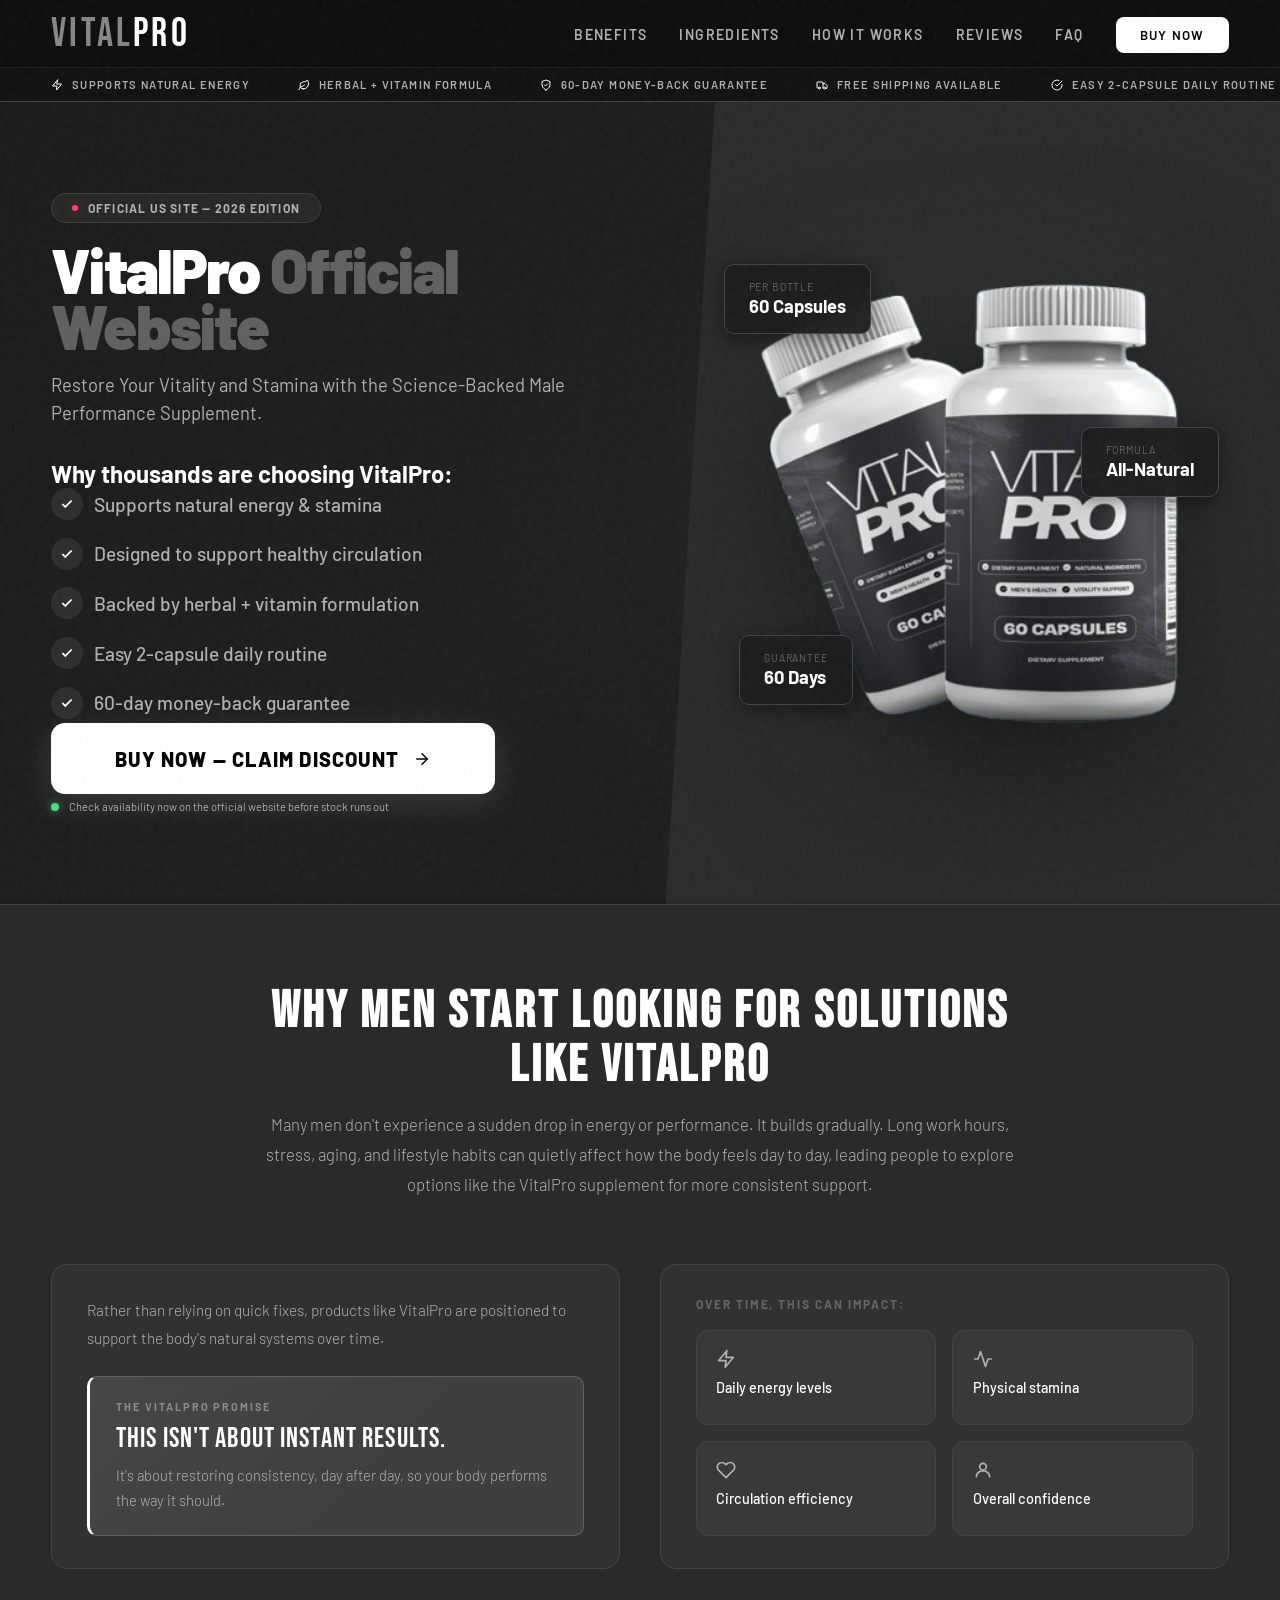
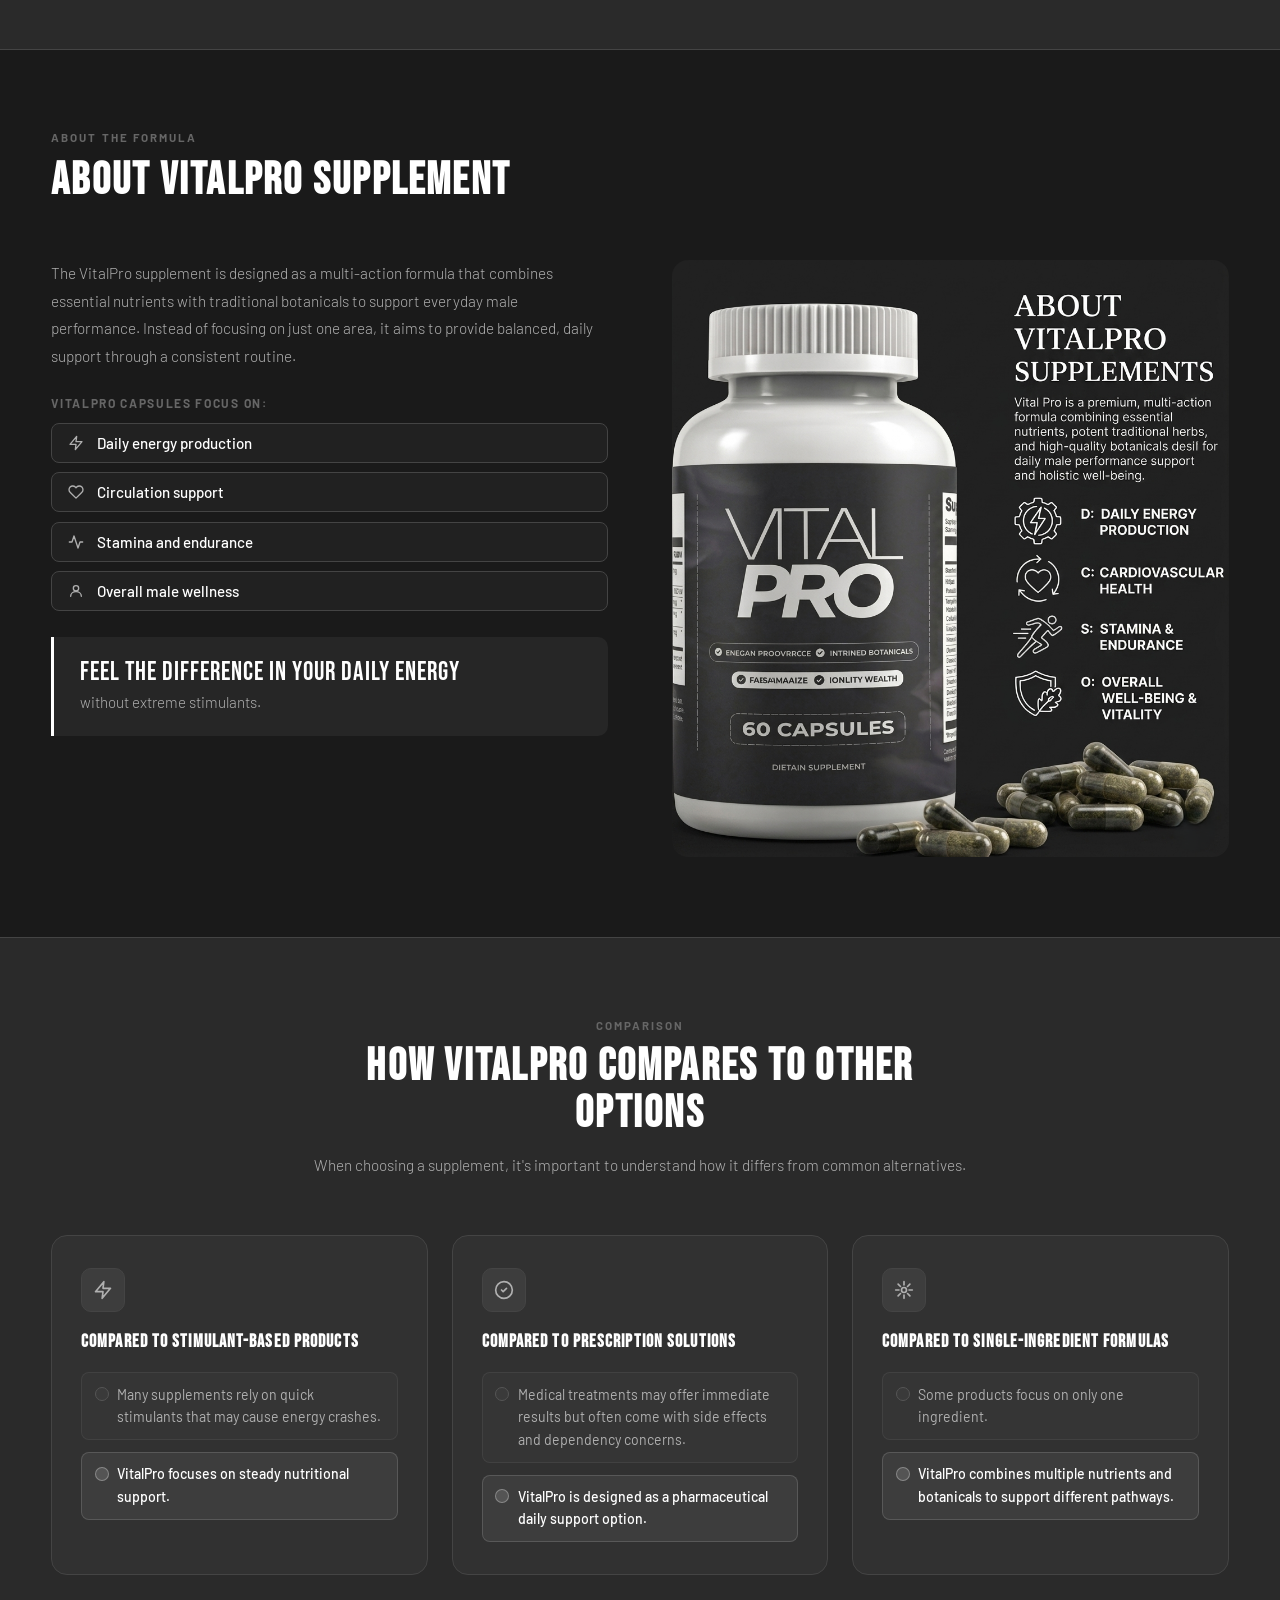
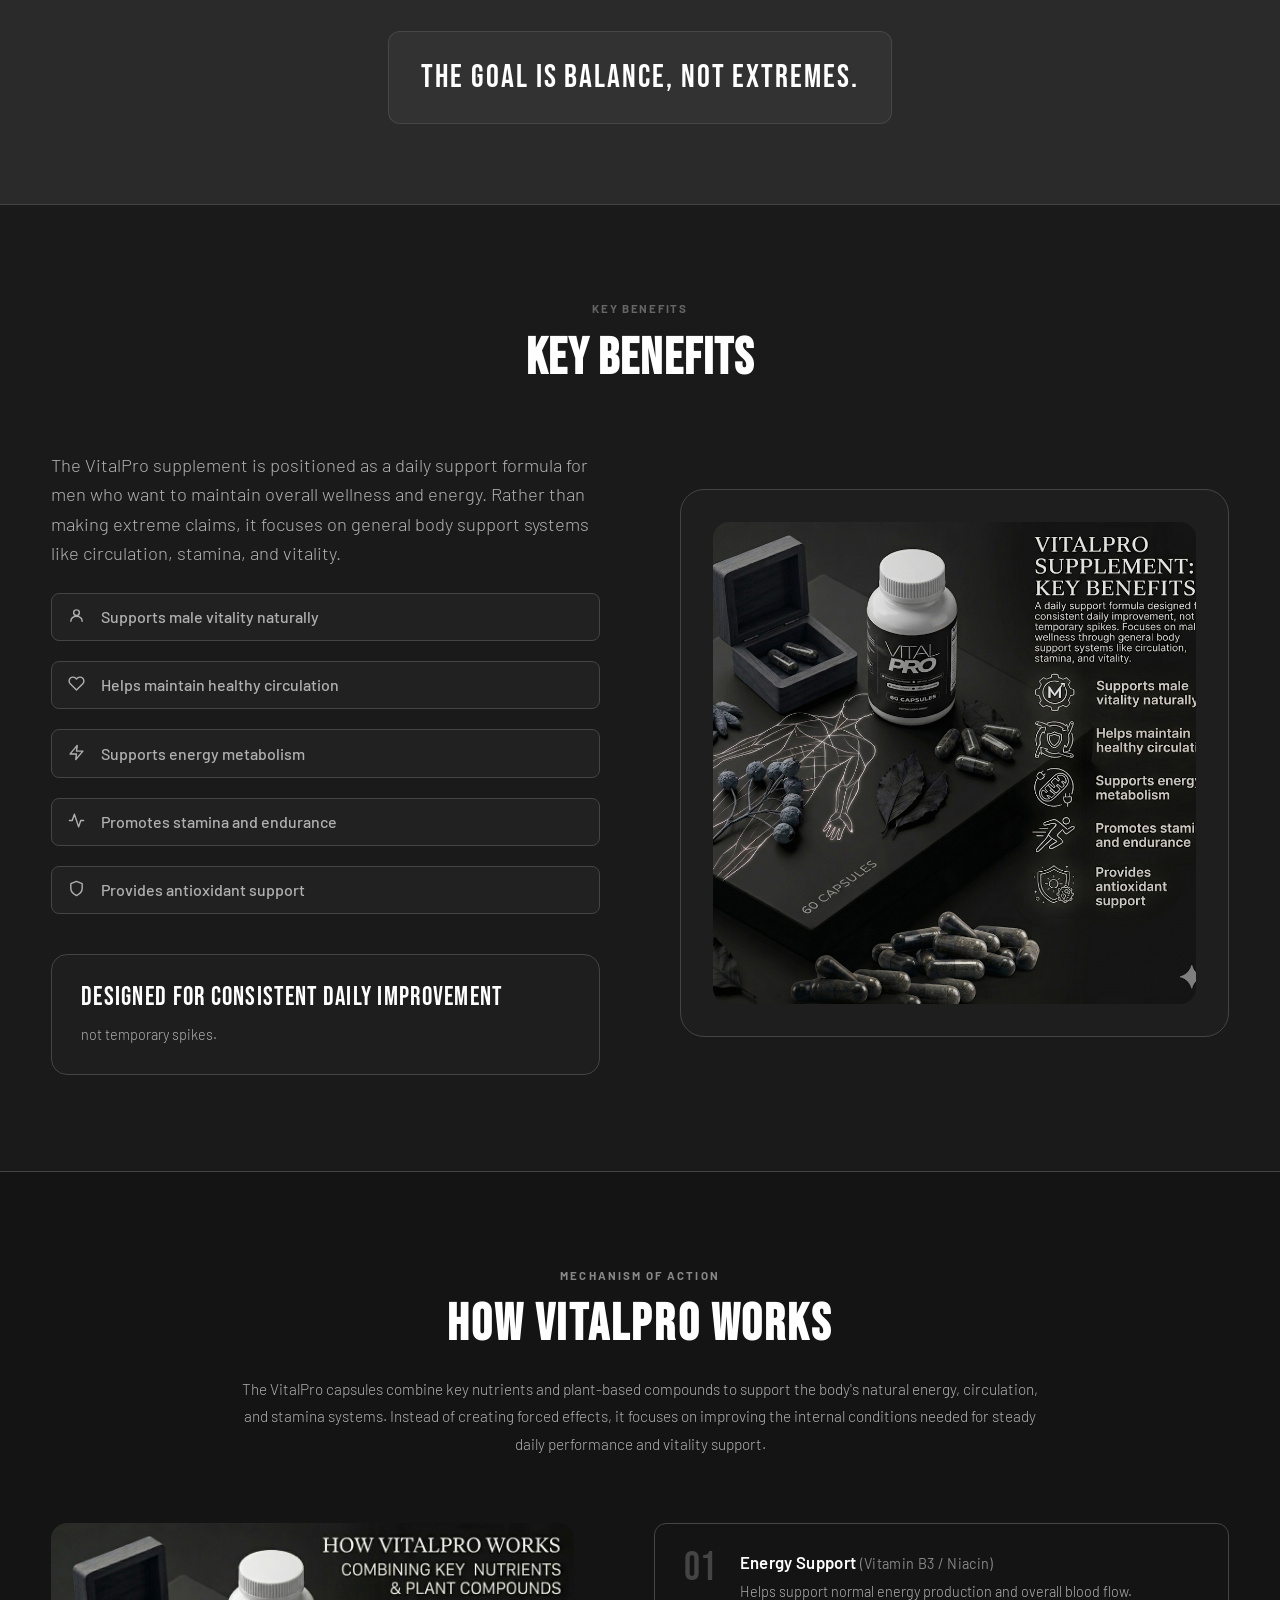
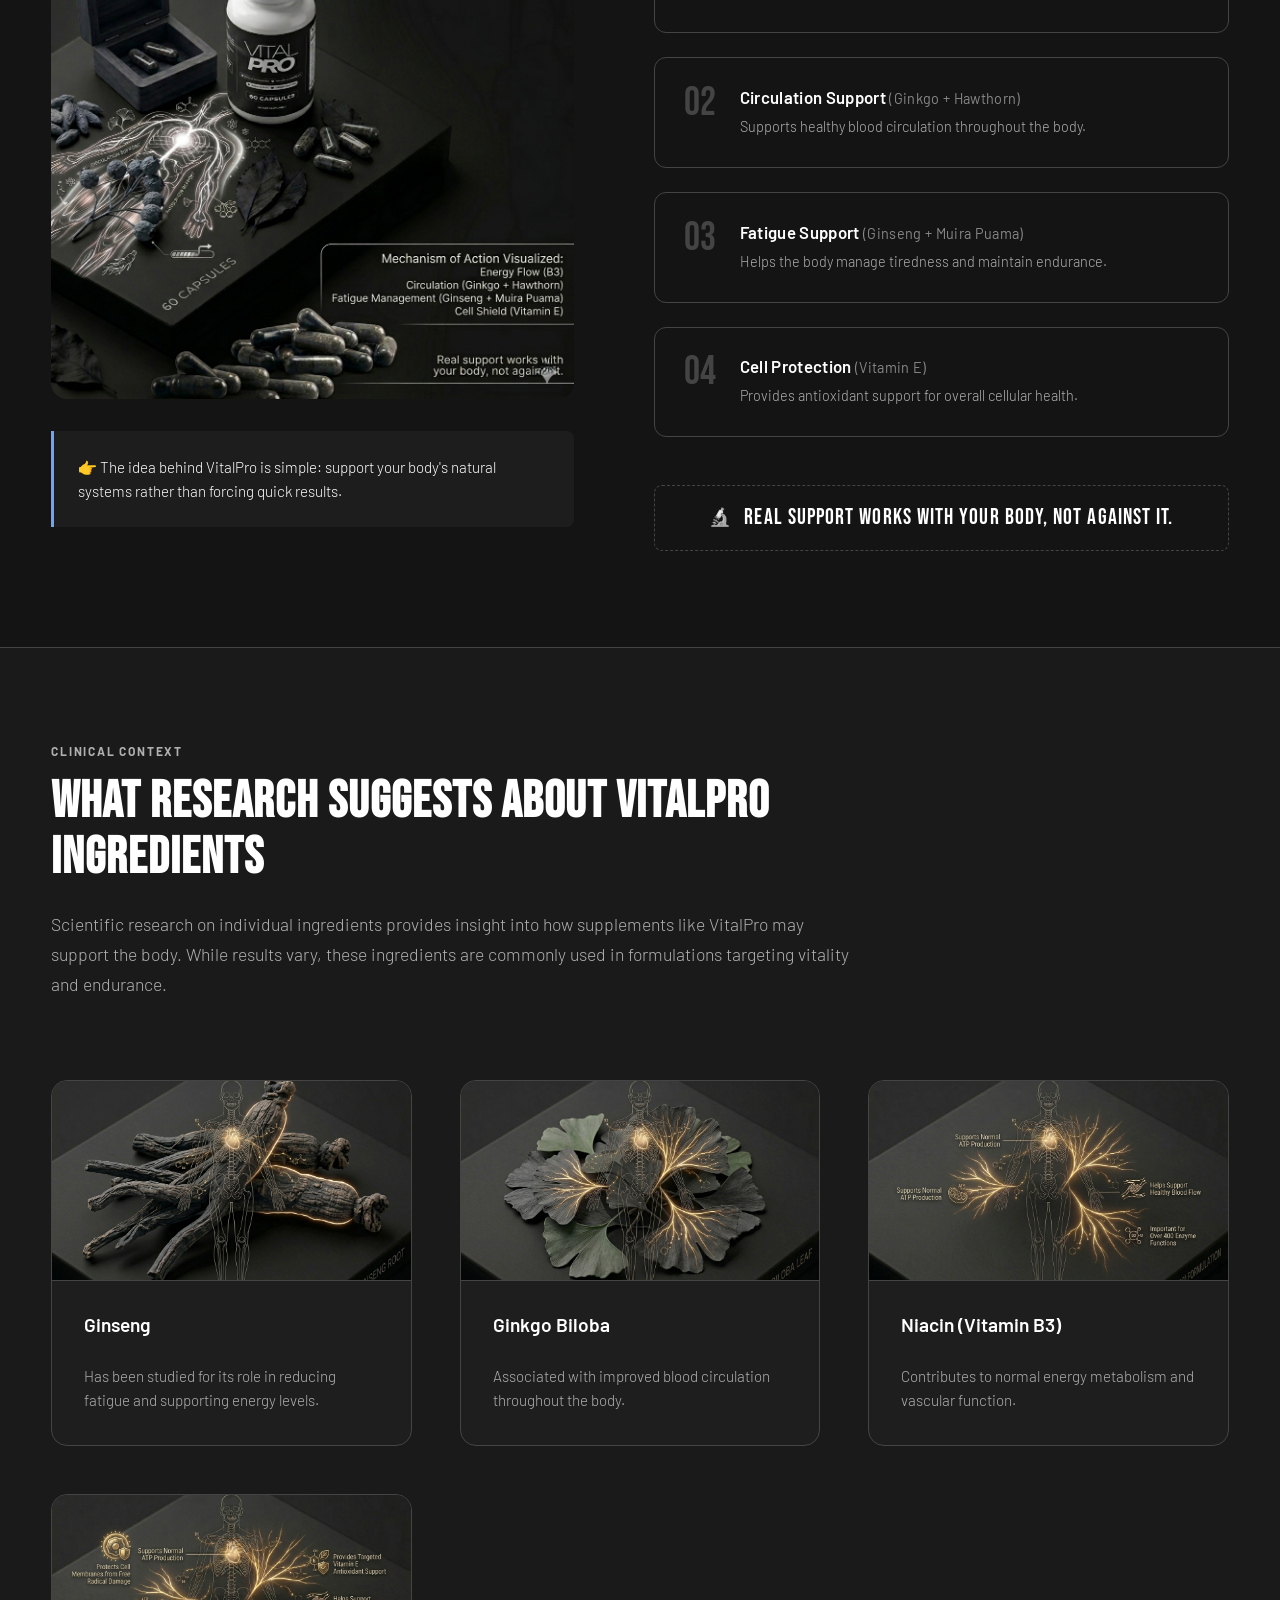
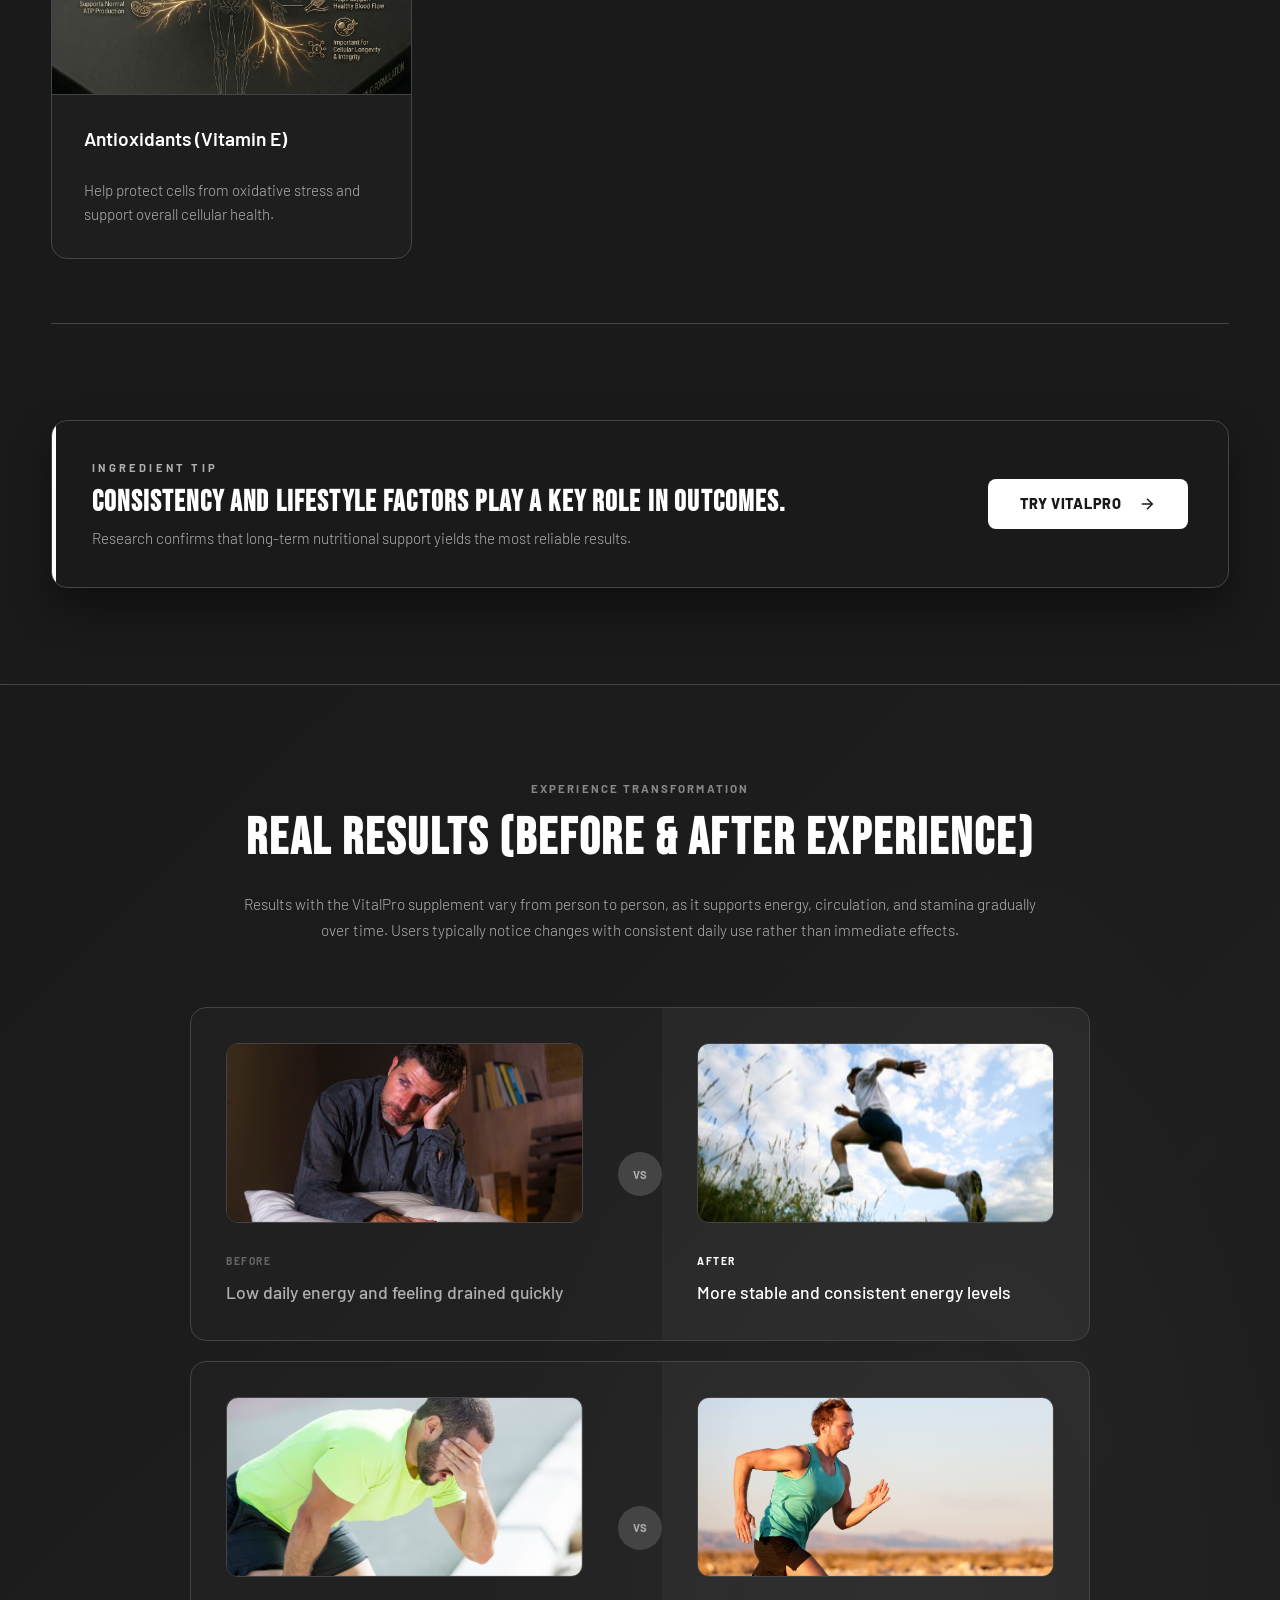
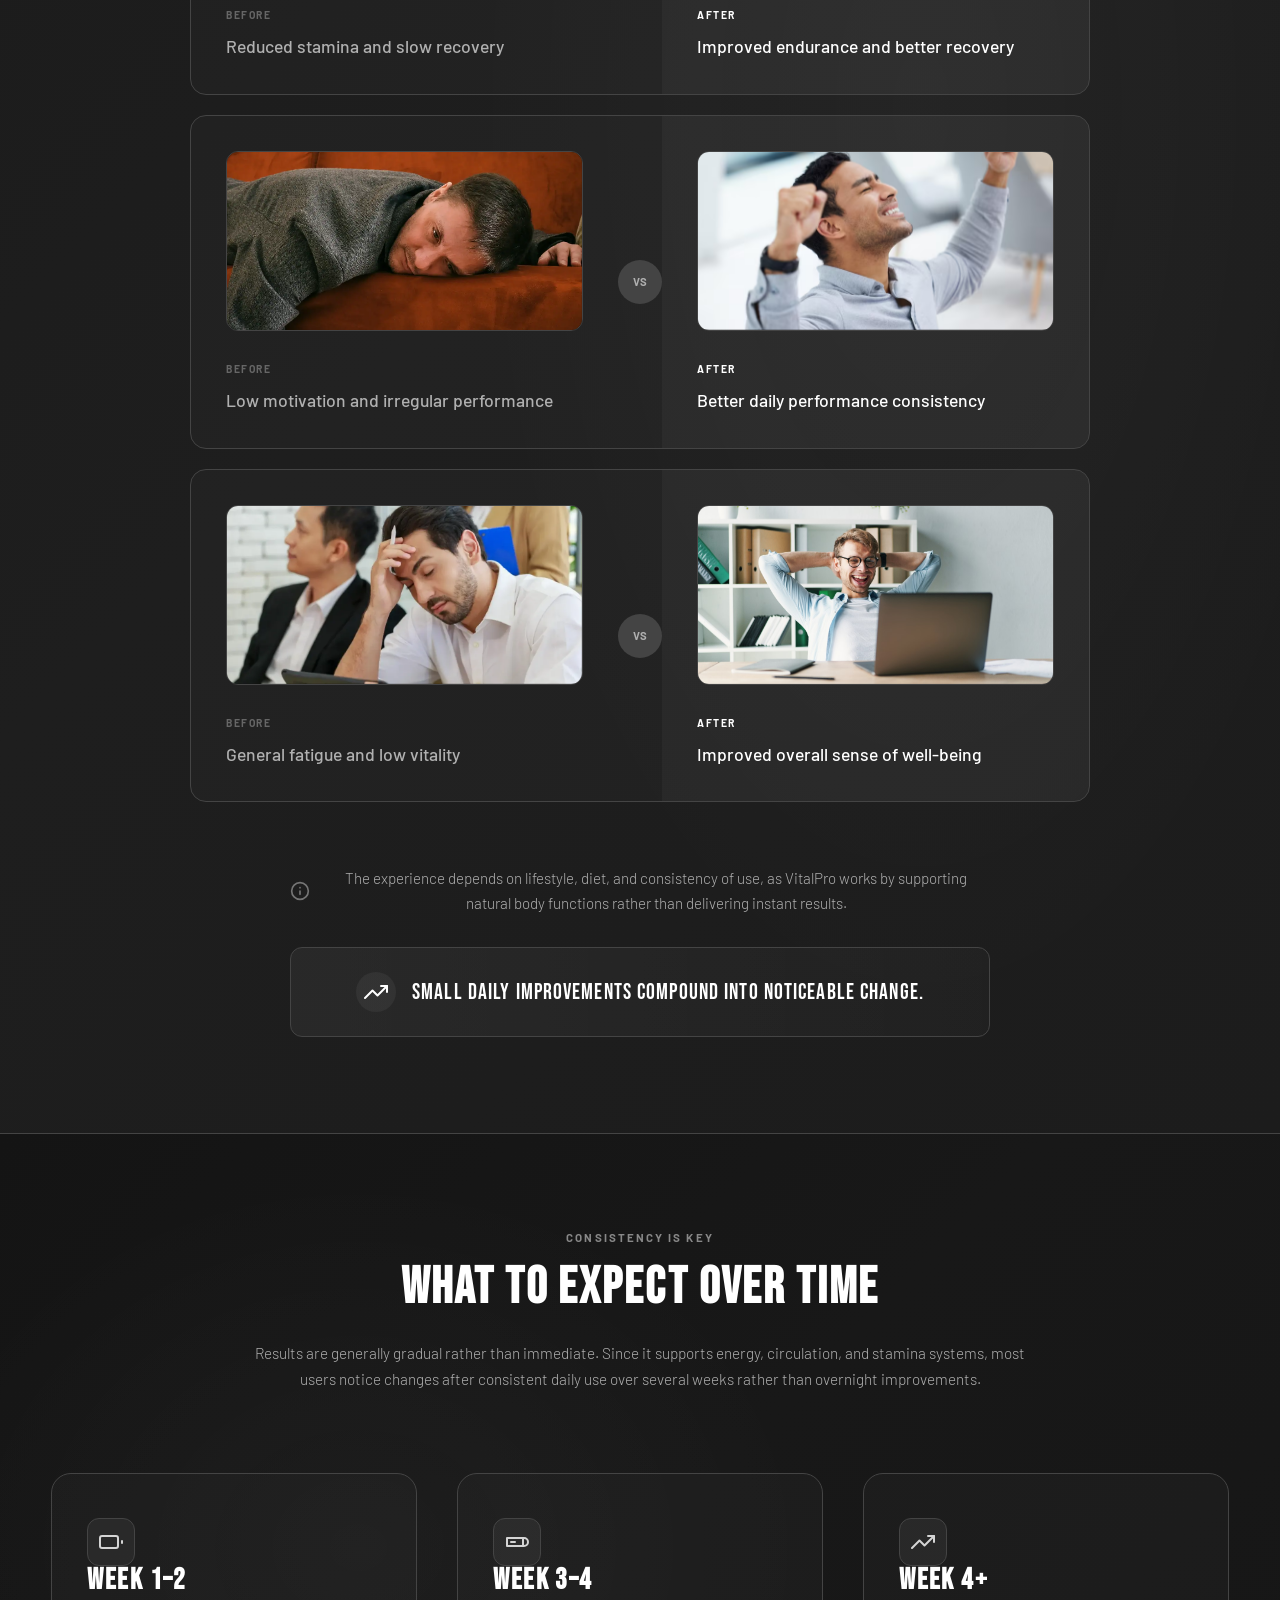
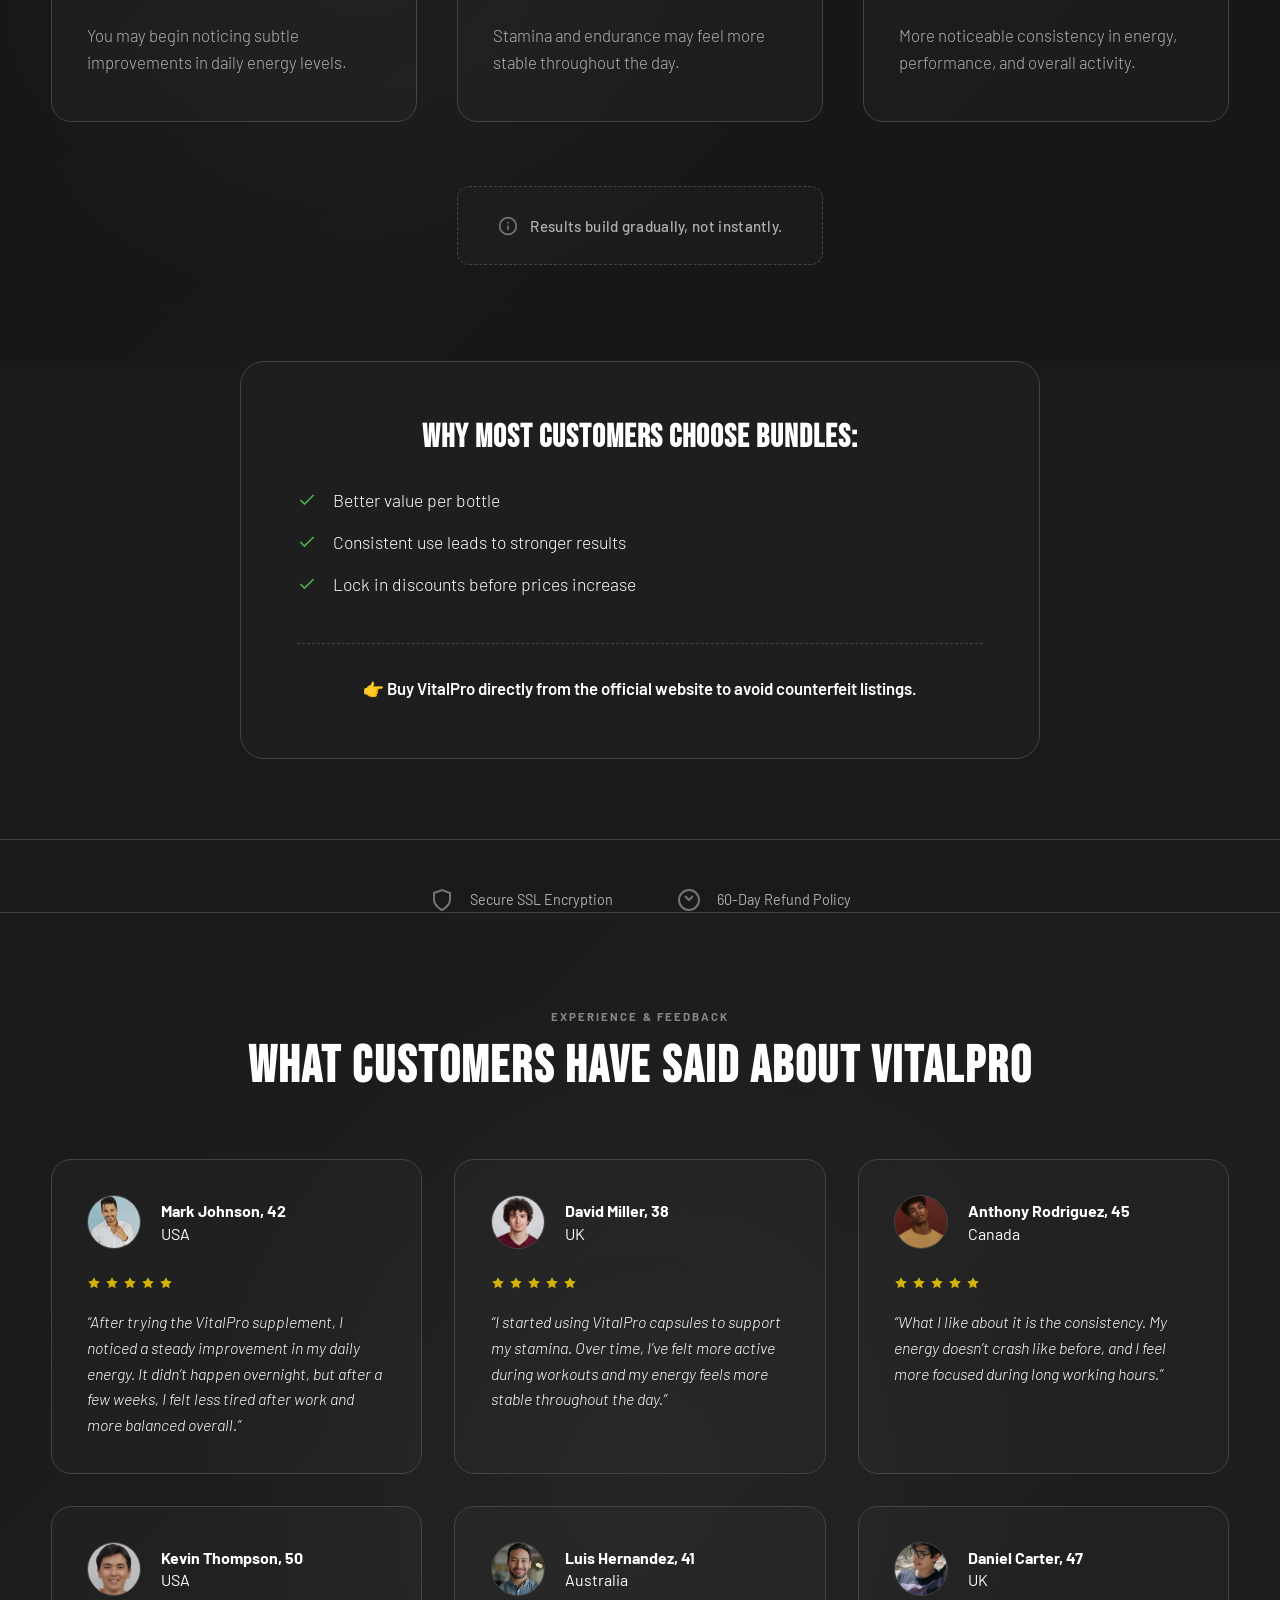
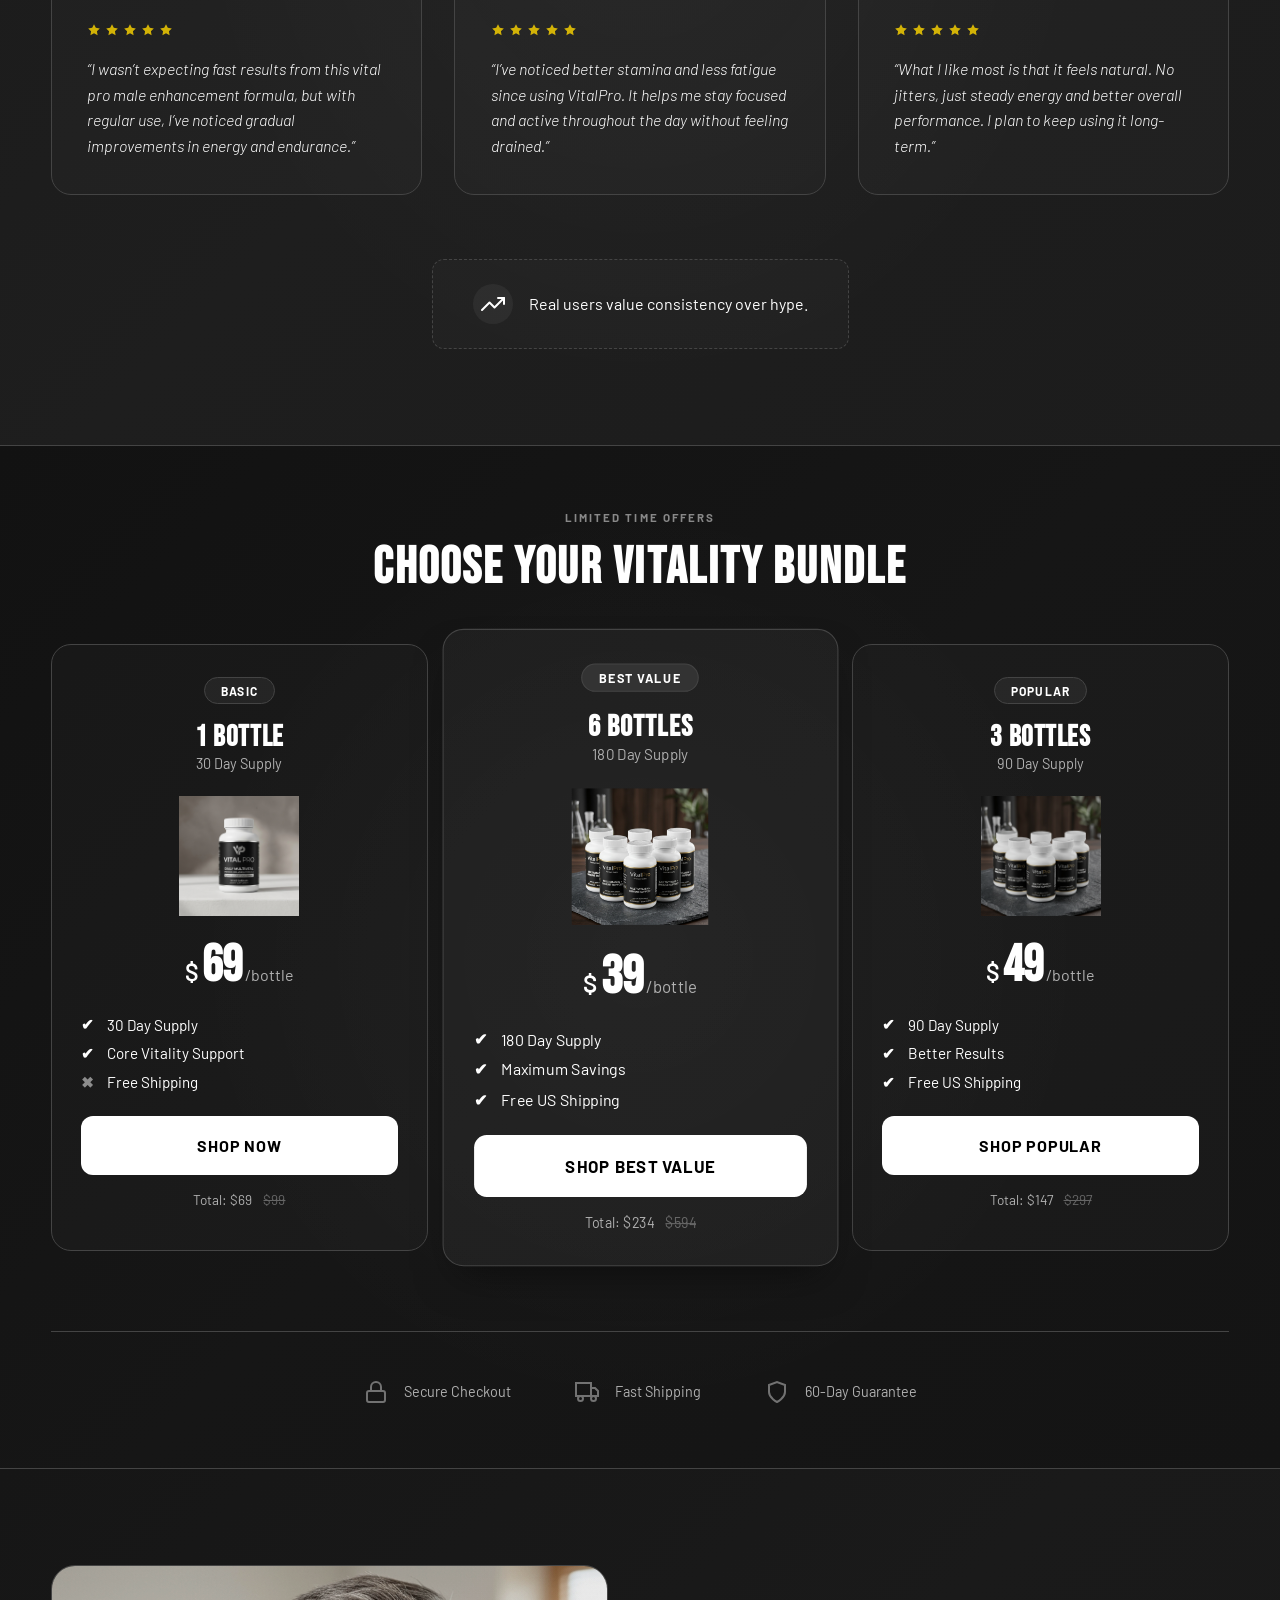
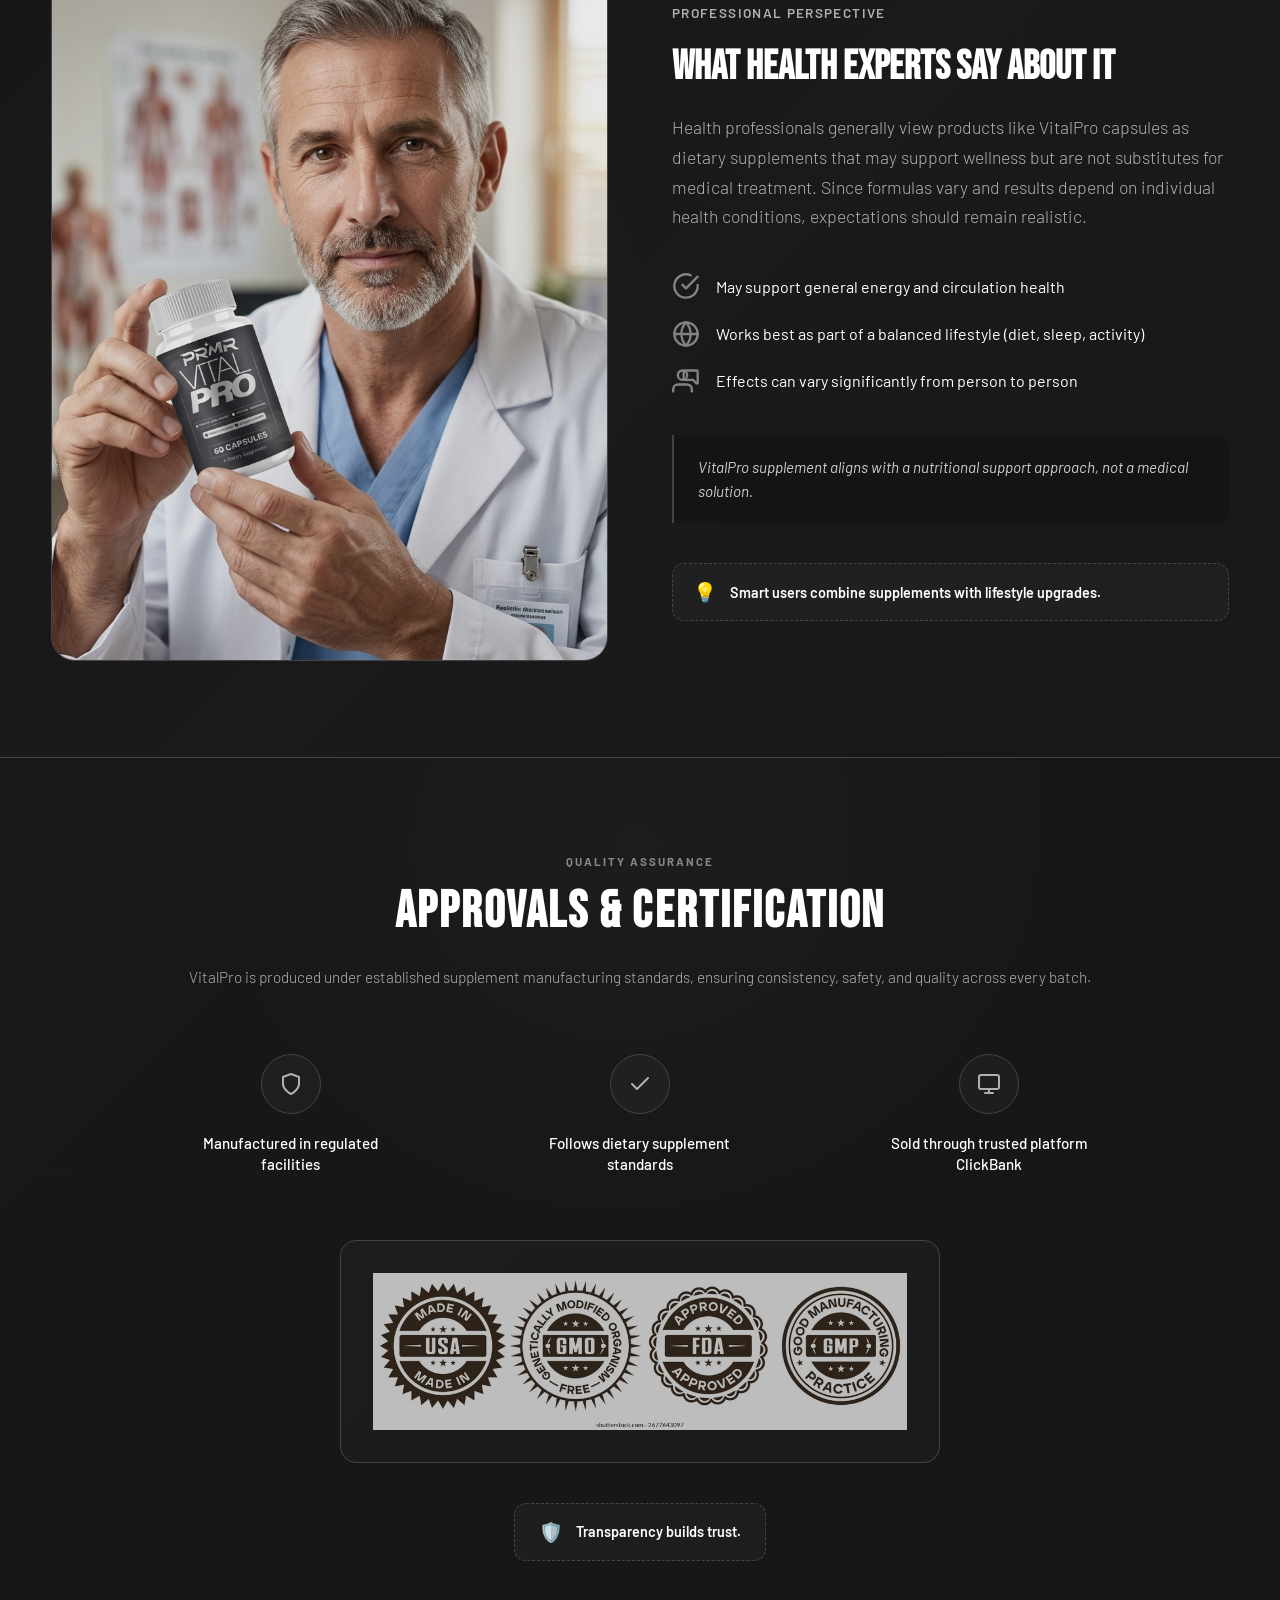
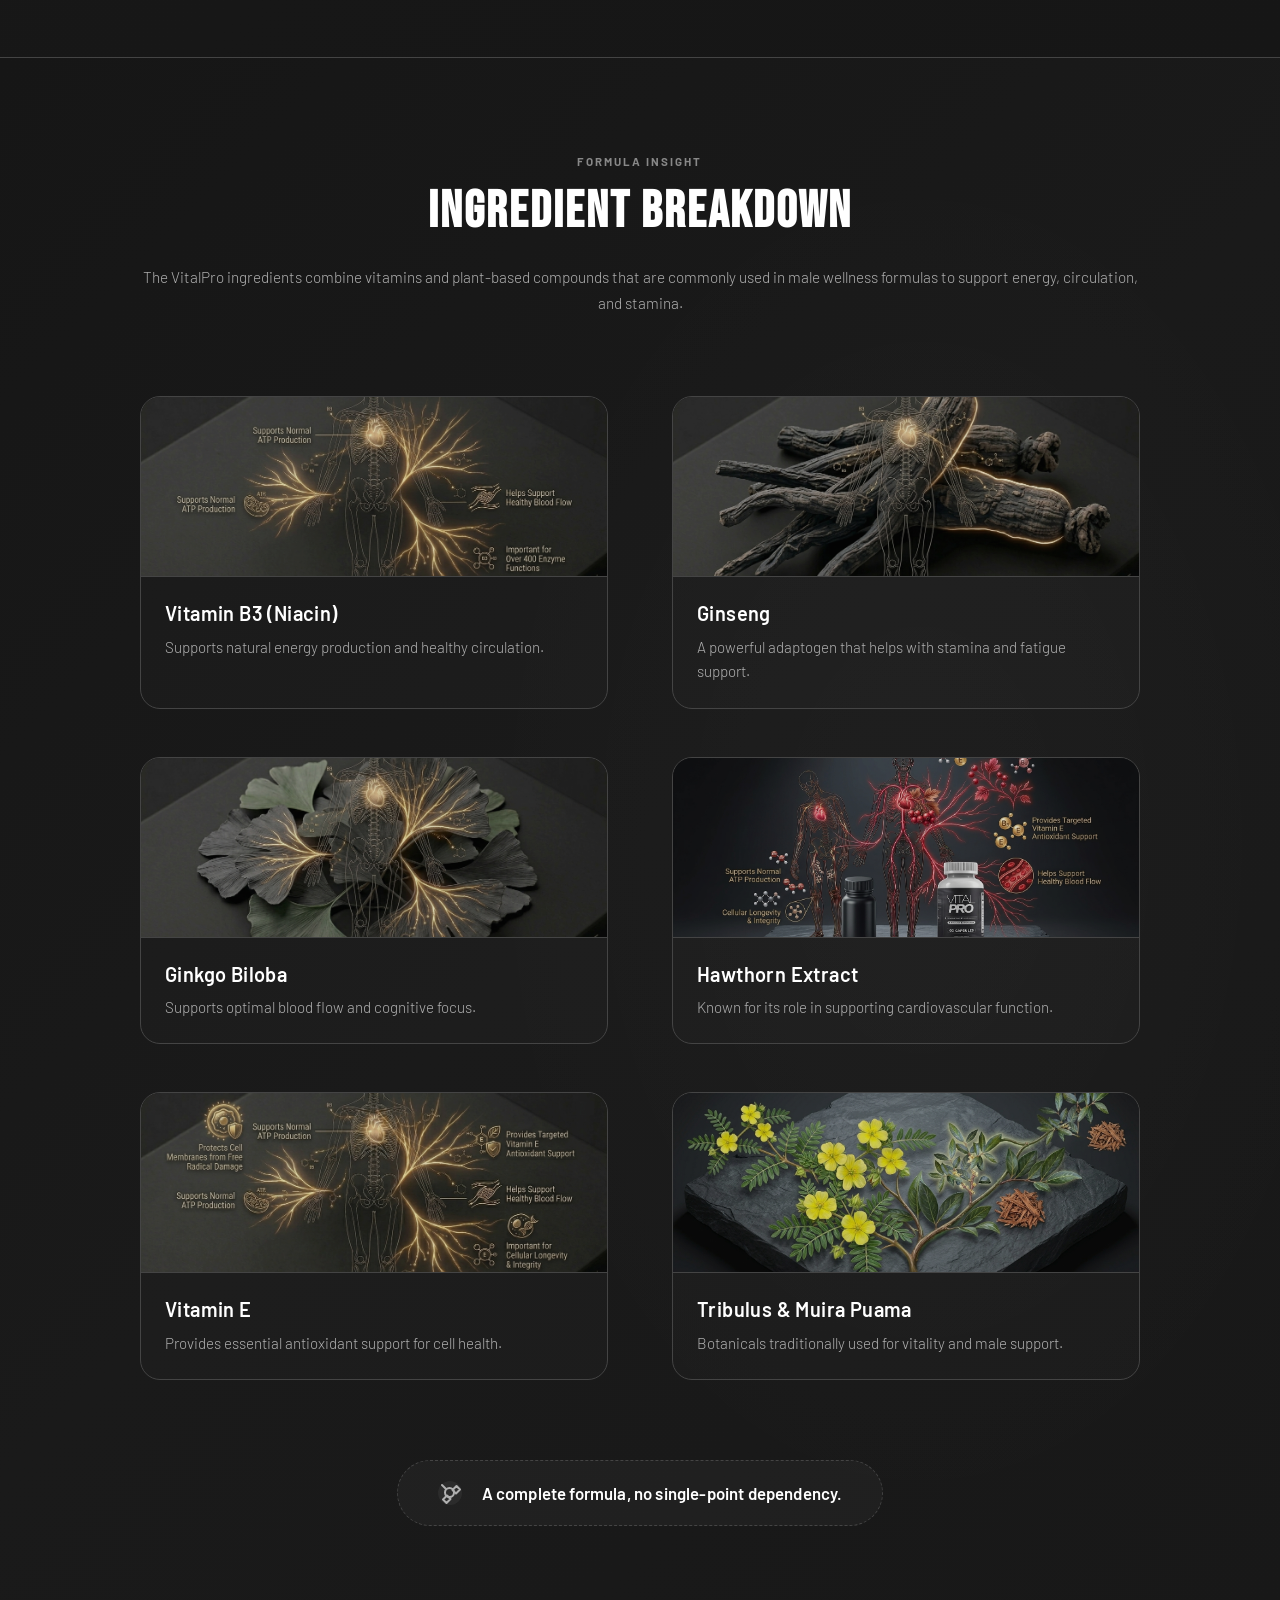
==== commit 1b25699d: "completed" ====
--- a/index.html
+++ b/index.html
@@ -37,7 +37,10 @@
 
             <ul class="navbar__links" id="navbar-links">
                 <li><a href="#benefits">Benefits</a></li>
-                <li><a href="#guarantee">Guarantee</a></li>
+                <li><a href="#ingredients">Ingredients</a></li>
+                <li><a href="#how-it-works">How It Works</a></li>
+                <li><a href="#reviews">Reviews</a></li>
+                <li><a href="#faq">FAQ</a></li>
                 <li><a href="#order" class="navbar__buy">Buy Now</a></li>
             </ul>
         </div>
@@ -556,7 +559,7 @@
     </section>
 
     <!-- HOW IT WORKS SECTION -->
-    <section class="works-section" aria-label="How VitalPro Works">
+    <section class="works-section" id="how-it-works" aria-label="How VitalPro Works">
 
         <div class="works-section__header">
             <p class="works-section__tag">Mechanism of Action</p>
@@ -756,7 +759,7 @@
                 <div class="results-card">
                     <div class="results-card__side results-card__side--before">
                         <div class="results-card__image-container">
-                            <img src="/public/before2.webp" alt="VitalPro Before: Slow recovery and reduced endurance">
+                            <img src="public/before2.webp" alt="VitalPro Before: Slow recovery and reduced endurance">
                         </div>
                         <span class="results-card__label">Before</span>
                         <p class="results-card__text">Reduced stamina and slow recovery</p>
@@ -764,7 +767,7 @@
                     <div class="results-card__divider">vs</div>
                     <div class="results-card__side results-card__side--after">
                         <div class="results-card__image-container">
-                            <img src="/public/after2.webp" alt="VitalPro After: Improved stamina and fast recovery">
+                            <img src="public/after2.webp" alt="VitalPro After: Improved stamina and fast recovery">
                         </div>
                         <span class="results-card__label">After</span>
                         <p class="results-card__text">Improved endurance and better recovery</p>
@@ -775,7 +778,8 @@
                 <div class="results-card">
                     <div class="results-card__side results-card__side--before">
                         <div class="results-card__image-container">
-                            <img src="/public/before3.webp" alt="VitalPro Before: Low motivation and irregular performance">
+                            <img src="public/before3.webp"
+                                alt="VitalPro Before: Low motivation and irregular performance">
                         </div>
                         <span class="results-card__label">Before</span>
                         <p class="results-card__text">Low motivation and irregular performance</p>
@@ -783,7 +787,8 @@
                     <div class="results-card__divider">vs</div>
                     <div class="results-card__side results-card__side--after">
                         <div class="results-card__image-container">
-                            <img src="/public/after3.webp" alt="VitalPro After: Enhanced focus and performance consistency">
+                            <img src="public/after3.webp"
+                                alt="VitalPro After: Enhanced focus and performance consistency">
                         </div>
                         <span class="results-card__label">After</span>
                         <p class="results-card__text">Better daily performance consistency</p>
@@ -794,7 +799,8 @@
                 <div class="results-card">
                     <div class="results-card__side results-card__side--before">
                         <div class="results-card__image-container">
-                            <img src="/public/before4.webp" alt="VitalPro Before: General fatigue and vitality depletion">
+                            <img src="public/before4.webp"
+                                alt="VitalPro Before: General fatigue and vitality depletion">
                         </div>
                         <span class="results-card__label">Before</span>
                         <p class="results-card__text">General fatigue and low vitality</p>
@@ -802,7 +808,7 @@
                     <div class="results-card__divider">vs</div>
                     <div class="results-card__side results-card__side--after">
                         <div class="results-card__image-container">
-                            <img src="/public/after4.webp" alt="VitalPro After: Full vitality and sense of well-being">
+                            <img src="public/after4.webp" alt="VitalPro After: Full vitality and sense of well-being">
                         </div>
                         <span class="results-card__label">After</span>
                         <p class="results-card__text">Improved overall sense of well-being</p>
@@ -855,18 +861,28 @@
                 <div class="timeline-step">
                     <div class="timeline-step__header">
                         <div class="timeline-step__icon">
-                            <svg width="24" height="24" viewBox="0 0 24 24" fill="none" stroke="currentColor" stroke-width="2" stroke-linecap="round" stroke-linejoin="round"><rect x="1" y="6" width="18" height="12" rx="2" ry="2"></rect><line x1="23" y1="13" x2="23" y2="11"></line></svg>
+                            <svg width="24" height="24" viewBox="0 0 24 24" fill="none" stroke="currentColor"
+                                stroke-width="2" stroke-linecap="round" stroke-linejoin="round">
+                                <rect x="1" y="6" width="18" height="12" rx="2" ry="2"></rect>
+                                <line x1="23" y1="13" x2="23" y2="11"></line>
+                            </svg>
                         </div>
                         <h3 class="timeline-step__title">Week 1–2</h3>
                     </div>
-                    <p class="timeline-step__text">You may begin noticing subtle improvements in daily energy levels.</p>
+                    <p class="timeline-step__text">You may begin noticing subtle improvements in daily energy levels.
+                    </p>
                 </div>
 
                 <!-- Step 2 -->
                 <div class="timeline-step">
                     <div class="timeline-step__header">
                         <div class="timeline-step__icon">
-                            <svg width="24" height="24" viewBox="0 0 24 24" fill="none" stroke="currentColor" stroke-width="2" stroke-linecap="round" stroke-linejoin="round"><path d="M18 8h1a4 4 0 0 1 0 8h-1"></path><path d="M2 8h16v8H2z"></path><line x1="6" y1="12" x2="10" y2="12"></line></svg>
+                            <svg width="24" height="24" viewBox="0 0 24 24" fill="none" stroke="currentColor"
+                                stroke-width="2" stroke-linecap="round" stroke-linejoin="round">
+                                <path d="M18 8h1a4 4 0 0 1 0 8h-1"></path>
+                                <path d="M2 8h16v8H2z"></path>
+                                <line x1="6" y1="12" x2="10" y2="12"></line>
+                            </svg>
                         </div>
                         <h3 class="timeline-step__title">Week 3–4</h3>
                     </div>
@@ -877,11 +893,16 @@
                 <div class="timeline-step">
                     <div class="timeline-step__header">
                         <div class="timeline-step__icon">
-                            <svg width="24" height="24" viewBox="0 0 24 24" fill="none" stroke="currentColor" stroke-width="2" stroke-linecap="round" stroke-linejoin="round"><polyline points="23 6 13.5 15.5 8.5 10.5 1 18"></polyline><polyline points="17 6 23 6 23 12"></polyline></svg>
+                            <svg width="24" height="24" viewBox="0 0 24 24" fill="none" stroke="currentColor"
+                                stroke-width="2" stroke-linecap="round" stroke-linejoin="round">
+                                <polyline points="23 6 13.5 15.5 8.5 10.5 1 18"></polyline>
+                                <polyline points="17 6 23 6 23 12"></polyline>
+                            </svg>
                         </div>
                         <h3 class="timeline-step__title">Week 4+</h3>
                     </div>
-                    <p class="timeline-step__text">More noticeable consistency in energy, performance, and overall activity.</p>
+                    <p class="timeline-step__text">More noticeable consistency in energy, performance, and overall
+                        activity.</p>
                 </div>
             </div>
 
@@ -897,81 +918,51 @@
         </div>
     </section>
 
-    <!-- PRICING / ORDER SECTION -->
-    <section class="order-section" id="order" aria-label="Order VitalPro Supplement">
-        <div class="order-section__container">
-            <div class="order-section__header">
-                <p class="results-section__tag">Official Pricing</p>
-                <h2 class="results-section__title">Select Your Savings Package</h2>
-                <p class="results-section__lead">Choose the package that works best for your health goals. All orders are protected by our 60-day guarantee.</p>
-            </div>
-
-            <div class="pricing-grid">
-                <!-- 1 Bottle -->
-                <div class="pricing-card">
-                    <div class="pricing-card__badge">Starter</div>
-                    <h3 class="pricing-card__title">1 Bottle</h3>
-                    <p class="pricing-card__supply">30 Day Supply</p>
-                    <div class="pricing-card__price">
-                        <span class="currency">$</span>
-                        <span class="amount">69</span>
-                        <span class="per">/bottle</span>
-                    </div>
-                    <ul class="pricing-card__features">
-                        <li><span>✓</span> 60-Capsule Bottle</li>
-                        <li><span>✓</span> Standard Shipping</li>
-                    </ul>
-                    <a href="#" class="pricing-card__btn">Add to Cart</a>
-                    <p class="pricing-card__total">Total: $69 + Shipping</p>
-                </div>
-
-                <!-- 6 Bottles -->
-                <div class="pricing-card pricing-card--featured">
-                    <div class="pricing-card__badge pricing-card__badge--best">Best Value</div>
-                    <h3 class="pricing-card__title">6 Bottles</h3>
-                    <p class="pricing-card__supply">180 Day Supply</p>
-                    <div class="pricing-card__price">
-                        <span class="currency">$</span>
-                        <span class="amount">49</span>
-                        <span class="per">/bottle</span>
-                    </div>
-                    <ul class="pricing-card__features">
-                        <li><span>✓</span> 6 Bottles Included</li>
-                        <li><span>✓</span> <strong>Free US Shipping</strong></li>
-                        <li><span>✓</span> Largest Savings</li>
-                    </ul>
-                    <a href="#" class="pricing-card__btn pricing-card__btn--highlight">Add to Cart</a>
-                    <p class="pricing-card__total">Total: $294 <span class="old-price">$414</span></p>
-                </div>
-
-                <!-- 3 Bottles -->
-                <div class="pricing-card">
-                    <div class="pricing-card__badge">Most Popular</div>
-                    <h3 class="pricing-card__title">3 Bottles</h3>
-                    <p class="pricing-card__supply">90 Day Supply</p>
-                    <div class="pricing-card__price">
-                        <span class="currency">$</span>
-                        <span class="amount">59</span>
-                        <span class="per">/bottle</span>
-                    </div>
-                    <ul class="pricing-card__features">
-                        <li><span>✓</span> 3 Bottles Included</li>
-                        <li><span>✓</span> <strong>Free US Shipping</strong></li>
-                        <li><span>✓</span> Reliable Results</li>
-                    </ul>
-                    <a href="#" class="pricing-card__btn">Add to Cart</a>
-                    <p class="pricing-card__total">Total: $177 <span class="old-price">$207</span></p>
+            <div class="pricing-benefits-box">
+                <h3 class="pricing-benefits__title">Why most customers choose bundles:</h3>
+                <ul class="pricing-benefits__list">
+                    <li>
+                        <svg width="20" height="20" viewBox="0 0 24 24" fill="none" stroke="currentColor"
+                            stroke-width="2">
+                            <polyline points="20 6 9 17 4 12"></polyline>
+                        </svg>
+                        Better value per bottle
+                    </li>
+                    <li>
+                        <svg width="20" height="20" viewBox="0 0 24 24" fill="none" stroke="currentColor"
+                            stroke-width="2">
+                            <polyline points="20 6 9 17 4 12"></polyline>
+                        </svg>
+                        Consistent use leads to stronger results
+                    </li>
+                    <li>
+                        <svg width="20" height="20" viewBox="0 0 24 24" fill="none" stroke="currentColor"
+                            stroke-width="2">
+                            <polyline points="20 6 9 17 4 12"></polyline>
+                        </svg>
+                        Lock in discounts before prices increase
+                    </li>
+                </ul>
+                <div class="pricing-benefits__warning">
+                    <p>👉 Buy VitalPro directly from the official website to avoid counterfeit listings.</p>
                 </div>
             </div>
 
             <div class="order-section__footer">
                 <div class="trust-badges">
                     <div class="trust-badge">
-                        <svg width="20" height="20" viewBox="0 0 24 24" fill="none" stroke="currentColor" stroke-width="2"><path d="M12 22s8-4 8-10V5l-8-3-8 3v7c0 6 8 10 8 10z"></path></svg>
+                        <svg width="20" height="20" viewBox="0 0 24 24" fill="none" stroke="currentColor"
+                            stroke-width="2">
+                            <path d="M12 22s8-4 8-10V5l-8-3-8 3v7c0 6 8 10 8 10z"></path>
+                        </svg>
                         <span>Secure SSL Encryption</span>
                     </div>
                     <div class="trust-badge">
-                        <svg width="20" height="20" viewBox="0 0 24 24" fill="none" stroke="currentColor" stroke-width="2"><circle cx="12" cy="12" r="10"></circle><path d="M16 8l-4 4-4-4"></path></svg>
+                        <svg width="20" height="20" viewBox="0 0 24 24" fill="none" stroke="currentColor"
+                            stroke-width="2">
+                            <circle cx="12" cy="12" r="10"></circle>
+                            <path d="M16 8l-4 4-4-4"></path>
+                        </svg>
                         <span>60-Day Refund Policy</span>
                     </div>
                 </div>
@@ -1000,11 +991,31 @@
                         </div>
                     </div>
                     <div class="review-card__stars">
-                        <svg width="14" height="14" viewBox="0 0 24 24" fill="currentColor"><polygon points="12 2 15.09 8.26 22 9.27 17 14.14 18.18 21.02 12 17.77 5.82 21.02 7 14.14 2 9.27 8.91 8.26 12 2"></polygon></svg>
-                        <svg width="14" height="14" viewBox="0 0 24 24" fill="currentColor"><polygon points="12 2 15.09 8.26 22 9.27 17 14.14 18.18 21.02 12 17.77 5.82 21.02 7 14.14 2 9.27 8.91 8.26 12 2"></polygon></svg>
-                        <svg width="14" height="14" viewBox="0 0 24 24" fill="currentColor"><polygon points="12 2 15.09 8.26 22 9.27 17 14.14 18.18 21.02 12 17.77 5.82 21.02 7 14.14 2 9.27 8.91 8.26 12 2"></polygon></svg>
-                        <svg width="14" height="14" viewBox="0 0 24 24" fill="currentColor"><polygon points="12 2 15.09 8.26 22 9.27 17 14.14 18.18 21.02 12 17.77 5.82 21.02 7 14.14 2 9.27 8.91 8.26 12 2"></polygon></svg>
-                        <svg width="14" height="14" viewBox="0 0 24 24" fill="currentColor"><polygon points="12 2 15.09 8.26 22 9.27 17 14.14 18.18 21.02 12 17.77 5.82 21.02 7 14.14 2 9.27 8.91 8.26 12 2"></polygon></svg>
+                        <svg width="14" height="14" viewBox="0 0 24 24" fill="currentColor">
+                            <polygon
+                                points="12 2 15.09 8.26 22 9.27 17 14.14 18.18 21.02 12 17.77 5.82 21.02 7 14.14 2 9.27 8.91 8.26 12 2">
+                            </polygon>
+                        </svg>
+                        <svg width="14" height="14" viewBox="0 0 24 24" fill="currentColor">
+                            <polygon
+                                points="12 2 15.09 8.26 22 9.27 17 14.14 18.18 21.02 12 17.77 5.82 21.02 7 14.14 2 9.27 8.91 8.26 12 2">
+                            </polygon>
+                        </svg>
+                        <svg width="14" height="14" viewBox="0 0 24 24" fill="currentColor">
+                            <polygon
+                                points="12 2 15.09 8.26 22 9.27 17 14.14 18.18 21.02 12 17.77 5.82 21.02 7 14.14 2 9.27 8.91 8.26 12 2">
+                            </polygon>
+                        </svg>
+                        <svg width="14" height="14" viewBox="0 0 24 24" fill="currentColor">
+                            <polygon
+                                points="12 2 15.09 8.26 22 9.27 17 14.14 18.18 21.02 12 17.77 5.82 21.02 7 14.14 2 9.27 8.91 8.26 12 2">
+                            </polygon>
+                        </svg>
+                        <svg width="14" height="14" viewBox="0 0 24 24" fill="currentColor">
+                            <polygon
+                                points="12 2 15.09 8.26 22 9.27 17 14.14 18.18 21.02 12 17.77 5.82 21.02 7 14.14 2 9.27 8.91 8.26 12 2">
+                            </polygon>
+                        </svg>
                     </div>
                     <blockquote class="review-card__quote">
                         “After trying the VitalPro supplement, I noticed a steady improvement in my daily energy. It
@@ -1025,11 +1036,31 @@
                         </div>
                     </div>
                     <div class="review-card__stars">
-                        <svg width="14" height="14" viewBox="0 0 24 24" fill="currentColor"><polygon points="12 2 15.09 8.26 22 9.27 17 14.14 18.18 21.02 12 17.77 5.82 21.02 7 14.14 2 9.27 8.91 8.26 12 2"></polygon></svg>
-                        <svg width="14" height="14" viewBox="0 0 24 24" fill="currentColor"><polygon points="12 2 15.09 8.26 22 9.27 17 14.14 18.18 21.02 12 17.77 5.82 21.02 7 14.14 2 9.27 8.91 8.26 12 2"></polygon></svg>
-                        <svg width="14" height="14" viewBox="0 0 24 24" fill="currentColor"><polygon points="12 2 15.09 8.26 22 9.27 17 14.14 18.18 21.02 12 17.77 5.82 21.02 7 14.14 2 9.27 8.91 8.26 12 2"></polygon></svg>
-                        <svg width="14" height="14" viewBox="0 0 24 24" fill="currentColor"><polygon points="12 2 15.09 8.26 22 9.27 17 14.14 18.18 21.02 12 17.77 5.82 21.02 7 14.14 2 9.27 8.91 8.26 12 2"></polygon></svg>
-                        <svg width="14" height="14" viewBox="0 0 24 24" fill="currentColor"><polygon points="12 2 15.09 8.26 22 9.27 17 14.14 18.18 21.02 12 17.77 5.82 21.02 7 14.14 2 9.27 8.91 8.26 12 2"></polygon></svg>
+                        <svg width="14" height="14" viewBox="0 0 24 24" fill="currentColor">
+                            <polygon
+                                points="12 2 15.09 8.26 22 9.27 17 14.14 18.18 21.02 12 17.77 5.82 21.02 7 14.14 2 9.27 8.91 8.26 12 2">
+                            </polygon>
+                        </svg>
+                        <svg width="14" height="14" viewBox="0 0 24 24" fill="currentColor">
+                            <polygon
+                                points="12 2 15.09 8.26 22 9.27 17 14.14 18.18 21.02 12 17.77 5.82 21.02 7 14.14 2 9.27 8.91 8.26 12 2">
+                            </polygon>
+                        </svg>
+                        <svg width="14" height="14" viewBox="0 0 24 24" fill="currentColor">
+                            <polygon
+                                points="12 2 15.09 8.26 22 9.27 17 14.14 18.18 21.02 12 17.77 5.82 21.02 7 14.14 2 9.27 8.91 8.26 12 2">
+                            </polygon>
+                        </svg>
+                        <svg width="14" height="14" viewBox="0 0 24 24" fill="currentColor">
+                            <polygon
+                                points="12 2 15.09 8.26 22 9.27 17 14.14 18.18 21.02 12 17.77 5.82 21.02 7 14.14 2 9.27 8.91 8.26 12 2">
+                            </polygon>
+                        </svg>
+                        <svg width="14" height="14" viewBox="0 0 24 24" fill="currentColor">
+                            <polygon
+                                points="12 2 15.09 8.26 22 9.27 17 14.14 18.18 21.02 12 17.77 5.82 21.02 7 14.14 2 9.27 8.91 8.26 12 2">
+                            </polygon>
+                        </svg>
                     </div>
                     <blockquote class="review-card__quote">
                         “I started using VitalPro capsules to support my stamina. Over time, I’ve felt more active
@@ -1049,11 +1080,31 @@
                         </div>
                     </div>
                     <div class="review-card__stars">
-                        <svg width="14" height="14" viewBox="0 0 24 24" fill="currentColor"><polygon points="12 2 15.09 8.26 22 9.27 17 14.14 18.18 21.02 12 17.77 5.82 21.02 7 14.14 2 9.27 8.91 8.26 12 2"></polygon></svg>
-                        <svg width="14" height="14" viewBox="0 0 24 24" fill="currentColor"><polygon points="12 2 15.09 8.26 22 9.27 17 14.14 18.18 21.02 12 17.77 5.82 21.02 7 14.14 2 9.27 8.91 8.26 12 2"></polygon></svg>
-                        <svg width="14" height="14" viewBox="0 0 24 24" fill="currentColor"><polygon points="12 2 15.09 8.26 22 9.27 17 14.14 18.18 21.02 12 17.77 5.82 21.02 7 14.14 2 9.27 8.91 8.26 12 2"></polygon></svg>
-                        <svg width="14" height="14" viewBox="0 0 24 24" fill="currentColor"><polygon points="12 2 15.09 8.26 22 9.27 17 14.14 18.18 21.02 12 17.77 5.82 21.02 7 14.14 2 9.27 8.91 8.26 12 2"></polygon></svg>
-                        <svg width="14" height="14" viewBox="0 0 24 24" fill="currentColor"><polygon points="12 2 15.09 8.26 22 9.27 17 14.14 18.18 21.02 12 17.77 5.82 21.02 7 14.14 2 9.27 8.91 8.26 12 2"></polygon></svg>
+                        <svg width="14" height="14" viewBox="0 0 24 24" fill="currentColor">
+                            <polygon
+                                points="12 2 15.09 8.26 22 9.27 17 14.14 18.18 21.02 12 17.77 5.82 21.02 7 14.14 2 9.27 8.91 8.26 12 2">
+                            </polygon>
+                        </svg>
+                        <svg width="14" height="14" viewBox="0 0 24 24" fill="currentColor">
+                            <polygon
+                                points="12 2 15.09 8.26 22 9.27 17 14.14 18.18 21.02 12 17.77 5.82 21.02 7 14.14 2 9.27 8.91 8.26 12 2">
+                            </polygon>
+                        </svg>
+                        <svg width="14" height="14" viewBox="0 0 24 24" fill="currentColor">
+                            <polygon
+                                points="12 2 15.09 8.26 22 9.27 17 14.14 18.18 21.02 12 17.77 5.82 21.02 7 14.14 2 9.27 8.91 8.26 12 2">
+                            </polygon>
+                        </svg>
+                        <svg width="14" height="14" viewBox="0 0 24 24" fill="currentColor">
+                            <polygon
+                                points="12 2 15.09 8.26 22 9.27 17 14.14 18.18 21.02 12 17.77 5.82 21.02 7 14.14 2 9.27 8.91 8.26 12 2">
+                            </polygon>
+                        </svg>
+                        <svg width="14" height="14" viewBox="0 0 24 24" fill="currentColor">
+                            <polygon
+                                points="12 2 15.09 8.26 22 9.27 17 14.14 18.18 21.02 12 17.77 5.82 21.02 7 14.14 2 9.27 8.91 8.26 12 2">
+                            </polygon>
+                        </svg>
                     </div>
                     <blockquote class="review-card__quote">
                         “What I like about it is the consistency. My energy doesn’t crash like before, and I feel more
@@ -1073,11 +1124,31 @@
                         </div>
                     </div>
                     <div class="review-card__stars">
-                        <svg width="14" height="14" viewBox="0 0 24 24" fill="currentColor"><polygon points="12 2 15.09 8.26 22 9.27 17 14.14 18.18 21.02 12 17.77 5.82 21.02 7 14.14 2 9.27 8.91 8.26 12 2"></polygon></svg>
-                        <svg width="14" height="14" viewBox="0 0 24 24" fill="currentColor"><polygon points="12 2 15.09 8.26 22 9.27 17 14.14 18.18 21.02 12 17.77 5.82 21.02 7 14.14 2 9.27 8.91 8.26 12 2"></polygon></svg>
-                        <svg width="14" height="14" viewBox="0 0 24 24" fill="currentColor"><polygon points="12 2 15.09 8.26 22 9.27 17 14.14 18.18 21.02 12 17.77 5.82 21.02 7 14.14 2 9.27 8.91 8.26 12 2"></polygon></svg>
-                        <svg width="14" height="14" viewBox="0 0 24 24" fill="currentColor"><polygon points="12 2 15.09 8.26 22 9.27 17 14.14 18.18 21.02 12 17.77 5.82 21.02 7 14.14 2 9.27 8.91 8.26 12 2"></polygon></svg>
-                        <svg width="14" height="14" viewBox="0 0 24 24" fill="currentColor"><polygon points="12 2 15.09 8.26 22 9.27 17 14.14 18.18 21.02 12 17.77 5.82 21.02 7 14.14 2 9.27 8.91 8.26 12 2"></polygon></svg>
+                        <svg width="14" height="14" viewBox="0 0 24 24" fill="currentColor">
+                            <polygon
+                                points="12 2 15.09 8.26 22 9.27 17 14.14 18.18 21.02 12 17.77 5.82 21.02 7 14.14 2 9.27 8.91 8.26 12 2">
+                            </polygon>
+                        </svg>
+                        <svg width="14" height="14" viewBox="0 0 24 24" fill="currentColor">
+                            <polygon
+                                points="12 2 15.09 8.26 22 9.27 17 14.14 18.18 21.02 12 17.77 5.82 21.02 7 14.14 2 9.27 8.91 8.26 12 2">
+                            </polygon>
+                        </svg>
+                        <svg width="14" height="14" viewBox="0 0 24 24" fill="currentColor">
+                            <polygon
+                                points="12 2 15.09 8.26 22 9.27 17 14.14 18.18 21.02 12 17.77 5.82 21.02 7 14.14 2 9.27 8.91 8.26 12 2">
+                            </polygon>
+                        </svg>
+                        <svg width="14" height="14" viewBox="0 0 24 24" fill="currentColor">
+                            <polygon
+                                points="12 2 15.09 8.26 22 9.27 17 14.14 18.18 21.02 12 17.77 5.82 21.02 7 14.14 2 9.27 8.91 8.26 12 2">
+                            </polygon>
+                        </svg>
+                        <svg width="14" height="14" viewBox="0 0 24 24" fill="currentColor">
+                            <polygon
+                                points="12 2 15.09 8.26 22 9.27 17 14.14 18.18 21.02 12 17.77 5.82 21.02 7 14.14 2 9.27 8.91 8.26 12 2">
+                            </polygon>
+                        </svg>
                     </div>
                     <blockquote class="review-card__quote">
                         “I wasn’t expecting fast results from this vital pro male enhancement formula, but with regular
@@ -1097,11 +1168,31 @@
                         </div>
                     </div>
                     <div class="review-card__stars">
-                        <svg width="14" height="14" viewBox="0 0 24 24" fill="currentColor"><polygon points="12 2 15.09 8.26 22 9.27 17 14.14 18.18 21.02 12 17.77 5.82 21.02 7 14.14 2 9.27 8.91 8.26 12 2"></polygon></svg>
-                        <svg width="14" height="14" viewBox="0 0 24 24" fill="currentColor"><polygon points="12 2 15.09 8.26 22 9.27 17 14.14 18.18 21.02 12 17.77 5.82 21.02 7 14.14 2 9.27 8.91 8.26 12 2"></polygon></svg>
-                        <svg width="14" height="14" viewBox="0 0 24 24" fill="currentColor"><polygon points="12 2 15.09 8.26 22 9.27 17 14.14 18.18 21.02 12 17.77 5.82 21.02 7 14.14 2 9.27 8.91 8.26 12 2"></polygon></svg>
-                        <svg width="14" height="14" viewBox="0 0 24 24" fill="currentColor"><polygon points="12 2 15.09 8.26 22 9.27 17 14.14 18.18 21.02 12 17.77 5.82 21.02 7 14.14 2 9.27 8.91 8.26 12 2"></polygon></svg>
-                        <svg width="14" height="14" viewBox="0 0 24 24" fill="currentColor"><polygon points="12 2 15.09 8.26 22 9.27 17 14.14 18.18 21.02 12 17.77 5.82 21.02 7 14.14 2 9.27 8.91 8.26 12 2"></polygon></svg>
+                        <svg width="14" height="14" viewBox="0 0 24 24" fill="currentColor">
+                            <polygon
+                                points="12 2 15.09 8.26 22 9.27 17 14.14 18.18 21.02 12 17.77 5.82 21.02 7 14.14 2 9.27 8.91 8.26 12 2">
+                            </polygon>
+                        </svg>
+                        <svg width="14" height="14" viewBox="0 0 24 24" fill="currentColor">
+                            <polygon
+                                points="12 2 15.09 8.26 22 9.27 17 14.14 18.18 21.02 12 17.77 5.82 21.02 7 14.14 2 9.27 8.91 8.26 12 2">
+                            </polygon>
+                        </svg>
+                        <svg width="14" height="14" viewBox="0 0 24 24" fill="currentColor">
+                            <polygon
+                                points="12 2 15.09 8.26 22 9.27 17 14.14 18.18 21.02 12 17.77 5.82 21.02 7 14.14 2 9.27 8.91 8.26 12 2">
+                            </polygon>
+                        </svg>
+                        <svg width="14" height="14" viewBox="0 0 24 24" fill="currentColor">
+                            <polygon
+                                points="12 2 15.09 8.26 22 9.27 17 14.14 18.18 21.02 12 17.77 5.82 21.02 7 14.14 2 9.27 8.91 8.26 12 2">
+                            </polygon>
+                        </svg>
+                        <svg width="14" height="14" viewBox="0 0 24 24" fill="currentColor">
+                            <polygon
+                                points="12 2 15.09 8.26 22 9.27 17 14.14 18.18 21.02 12 17.77 5.82 21.02 7 14.14 2 9.27 8.91 8.26 12 2">
+                            </polygon>
+                        </svg>
                     </div>
                     <blockquote class="review-card__quote">
                         “I’ve noticed better stamina and less fatigue since using VitalPro. It helps me stay focused and
@@ -1121,11 +1212,31 @@
                         </div>
                     </div>
                     <div class="review-card__stars">
-                        <svg width="14" height="14" viewBox="0 0 24 24" fill="currentColor"><polygon points="12 2 15.09 8.26 22 9.27 17 14.14 18.18 21.02 12 17.77 5.82 21.02 7 14.14 2 9.27 8.91 8.26 12 2"></polygon></svg>
-                        <svg width="14" height="14" viewBox="0 0 24 24" fill="currentColor"><polygon points="12 2 15.09 8.26 22 9.27 17 14.14 18.18 21.02 12 17.77 5.82 21.02 7 14.14 2 9.27 8.91 8.26 12 2"></polygon></svg>
-                        <svg width="14" height="14" viewBox="0 0 24 24" fill="currentColor"><polygon points="12 2 15.09 8.26 22 9.27 17 14.14 18.18 21.02 12 17.77 5.82 21.02 7 14.14 2 9.27 8.91 8.26 12 2"></polygon></svg>
-                        <svg width="14" height="14" viewBox="0 0 24 24" fill="currentColor"><polygon points="12 2 15.09 8.26 22 9.27 17 14.14 18.18 21.02 12 17.77 5.82 21.02 7 14.14 2 9.27 8.91 8.26 12 2"></polygon></svg>
-                        <svg width="14" height="14" viewBox="0 0 24 24" fill="currentColor"><polygon points="12 2 15.09 8.26 22 9.27 17 14.14 18.18 21.02 12 17.77 5.82 21.02 7 14.14 2 9.27 8.91 8.26 12 2"></polygon></svg>
+                        <svg width="14" height="14" viewBox="0 0 24 24" fill="currentColor">
+                            <polygon
+                                points="12 2 15.09 8.26 22 9.27 17 14.14 18.18 21.02 12 17.77 5.82 21.02 7 14.14 2 9.27 8.91 8.26 12 2">
+                            </polygon>
+                        </svg>
+                        <svg width="14" height="14" viewBox="0 0 24 24" fill="currentColor">
+                            <polygon
+                                points="12 2 15.09 8.26 22 9.27 17 14.14 18.18 21.02 12 17.77 5.82 21.02 7 14.14 2 9.27 8.91 8.26 12 2">
+                            </polygon>
+                        </svg>
+                        <svg width="14" height="14" viewBox="0 0 24 24" fill="currentColor">
+                            <polygon
+                                points="12 2 15.09 8.26 22 9.27 17 14.14 18.18 21.02 12 17.77 5.82 21.02 7 14.14 2 9.27 8.91 8.26 12 2">
+                            </polygon>
+                        </svg>
+                        <svg width="14" height="14" viewBox="0 0 24 24" fill="currentColor">
+                            <polygon
+                                points="12 2 15.09 8.26 22 9.27 17 14.14 18.18 21.02 12 17.77 5.82 21.02 7 14.14 2 9.27 8.91 8.26 12 2">
+                            </polygon>
+                        </svg>
+                        <svg width="14" height="14" viewBox="0 0 24 24" fill="currentColor">
+                            <polygon
+                                points="12 2 15.09 8.26 22 9.27 17 14.14 18.18 21.02 12 17.77 5.82 21.02 7 14.14 2 9.27 8.91 8.26 12 2">
+                            </polygon>
+                        </svg>
                     </div>
                     <blockquote class="review-card__quote">
                         “What I like most is that it feels natural. No jitters, just steady energy and better overall
@@ -1148,6 +1259,122 @@
             </div>
         </div>
     </section>
+
+    <!-- ORDER SECTION -->
+    <section class="order-section" id="order" aria-label="Supplements Pricing and Ordering">
+        <div class="order-section__container">
+            <div class="order-section__header">
+                <p class="results-section__tag">Limited Time Offers</p>
+                <h2 class="results-section__title">Choose Your Vitality Bundle</h2>
+            </div>
+
+            <div class="pricing-grid">
+                <!-- 1 Bottle -->
+                <div class="pricing-card">
+                    <div class="pricing-card__badge">Basic</div>
+                    <h3 class="pricing-card__title">1 Bottle</h3>
+                    <p class="pricing-card__supply">30 Day Supply</p>
+                    <div class="pricing-card__image"
+                        style="height: 120px; display: flex; align-items: center; justify-content: center; margin: 0.5rem 0;">
+                        <img src="public/vitalpro-product.webp" alt="1 Bottle of VitalPro"
+                            style="max-height: 100%; width: auto;">
+                    </div>
+                    <div class="pricing-card__price">
+                        <span class="currency">$</span>
+                        <span class="amount">69</span>
+                        <span class="per">/bottle</span>
+                    </div>
+                    <ul class="pricing-card__features">
+                        <li><span>✔</span> 30 Day Supply</li>
+                        <li><span>✔</span> Core Vitality Support</li>
+                        <li><span style="opacity: 0.5;">✖</span> Free Shipping</li>
+                    </ul>
+                    <a href="#" class="pricing-card__btn">Shop Now</a>
+                    <p class="pricing-card__total">Total: $69 <span class="old-price">$99</span></p>
+                </div>
+
+                <!-- 6 Bottles -->
+                <div class="pricing-card pricing-card--featured">
+                    <div class="pricing-card__badge pricing-card__badge--best">Best Value</div>
+                    <h3 class="pricing-card__title">6 Bottles</h3>
+                    <p class="pricing-card__supply">180 Day Supply</p>
+                    <div class="pricing-card__image"
+                        style="height: 130px; display: flex; align-items: center; justify-content: center; margin: 0.5rem 0;">
+                        <img src="public/vitalpro-6-bottles.webp" alt="6 Bottles of VitalPro"
+                            style="max-height: 100%; width: auto;">
+                    </div>
+                    <div class="pricing-card__price">
+                        <span class="currency">$</span>
+                        <span class="amount">39</span>
+                        <span class="per">/bottle</span>
+                    </div>
+                    <ul class="pricing-card__features">
+                        <li><span>✔</span> 180 Day Supply</li>
+                        <li><span>✔</span> Maximum Savings</li>
+                        <li><span>✔</span> Free US Shipping</li>
+                    </ul>
+                    <a href="#" class="pricing-card__btn pricing-card__btn--highlight">Shop Best Value</a>
+                    <p class="pricing-card__total">Total: $234 <span class="old-price">$594</span></p>
+                </div>
+
+                <!-- 3 Bottles -->
+                <div class="pricing-card">
+                    <div class="pricing-card__badge">Popular</div>
+                    <h3 class="pricing-card__title">3 Bottles</h3>
+                    <p class="pricing-card__supply">90 Day Supply</p>
+                    <div class="pricing-card__image"
+                        style="height: 120px; display: flex; align-items: center; justify-content: center; margin: 0.5rem 0;">
+                        <img src="public/vitalpro-6-bottles.webp" alt="3 Bottles of VitalPro"
+                            style="max-height: 100%; width: auto; filter: brightness(0.9) grayscale(0.2);">
+                    </div>
+                    <div class="pricing-card__price">
+                        <span class="currency">$</span>
+                        <span class="amount">49</span>
+                        <span class="per">/bottle</span>
+                    </div>
+                    <ul class="pricing-card__features">
+                        <li><span>✔</span> 90 Day Supply</li>
+                        <li><span>✔</span> Better Results</li>
+                        <li><span>✔</span> Free US Shipping</li>
+                    </ul>
+                    <a href="#" class="pricing-card__btn">Shop Popular</a>
+                    <p class="pricing-card__total">Total: $147 <span class="old-price">$297</span></p>
+                </div>
+            </div>
+
+            <!-- Trust Badges -->
+            <div class="order-section__footer">
+                <div class="trust-badges">
+                    <div class="trust-badge">
+                        <svg width="20" height="20" viewBox="0 0 24 24" fill="none" stroke="currentColor"
+                            stroke-width="2">
+                            <rect x="3" y="11" width="18" height="11" rx="2" ry="2"></rect>
+                            <path d="M7 11V7a5 5 0 0 1 10 0v4"></path>
+                        </svg>
+                        <span>Secure Checkout</span>
+                    </div>
+                    <div class="trust-badge">
+                        <svg width="20" height="20" viewBox="0 0 24 24" fill="none" stroke="currentColor"
+                            stroke-width="2">
+                            <rect x="1" y="3" width="15" height="13"></rect>
+                            <polygon points="16 8 20 8 23 11 23 16 16 16 16 8"></polygon>
+                            <circle cx="5.5" cy="18.5" r="2.5"></circle>
+                            <circle cx="18.5" cy="18.5" r="2.5"></circle>
+                        </svg>
+                        <span>Fast Shipping</span>
+                    </div>
+                    <div class="trust-badge">
+                        <svg width="20" height="20" viewBox="0 0 24 24" fill="none" stroke="currentColor"
+                            stroke-width="2">
+                            <path d="M12 22s8-4 8-10V5l-8-3-8 3v7c0 6 8 10 8 10z"></path>
+                        </svg>
+                        <span>60-Day Guarantee</span>
+                    </div>
+                </div>
+            </div>
+        </div>
+    </section>
+
 
     <!-- EXPERT OPINION SECTION -->
     <section class="expert-section" aria-label="What Health Experts Say About VitalPro">
@@ -1220,25 +1447,37 @@
             <div class="cert-section__header">
                 <p class="results-section__tag">Quality Assurance</p>
                 <h2 class="results-section__title">Approvals & Certification</h2>
-                <p class="results-section__lead">VitalPro is produced under established supplement manufacturing standards, ensuring consistency, safety, and quality across every batch.</p>
+                <p class="results-section__lead">VitalPro is produced under established supplement manufacturing
+                    standards, ensuring consistency, safety, and quality across every batch.</p>
             </div>
 
             <div class="cert-grid">
                 <div class="cert-item">
                     <div class="cert-item__icon">
-                        <svg width="24" height="24" viewBox="0 0 24 24" fill="none" stroke="currentColor" stroke-width="2" stroke-linecap="round" stroke-linejoin="round"><path d="M12 22s8-4 8-10V5l-8-3-8 3v7c0 6 8 10 8 10z"></path></svg>
+                        <svg width="24" height="24" viewBox="0 0 24 24" fill="none" stroke="currentColor"
+                            stroke-width="2" stroke-linecap="round" stroke-linejoin="round">
+                            <path d="M12 22s8-4 8-10V5l-8-3-8 3v7c0 6 8 10 8 10z"></path>
+                        </svg>
                     </div>
                     <p>Manufactured in regulated facilities</p>
                 </div>
                 <div class="cert-item">
                     <div class="cert-item__icon">
-                        <svg width="24" height="24" viewBox="0 0 24 24" fill="none" stroke="currentColor" stroke-width="2" stroke-linecap="round" stroke-linejoin="round"><polyline points="20 6 9 17 4 12"></polyline></svg>
+                        <svg width="24" height="24" viewBox="0 0 24 24" fill="none" stroke="currentColor"
+                            stroke-width="2" stroke-linecap="round" stroke-linejoin="round">
+                            <polyline points="20 6 9 17 4 12"></polyline>
+                        </svg>
                     </div>
                     <p>Follows dietary supplement standards</p>
                 </div>
                 <div class="cert-item">
                     <div class="cert-item__icon">
-                        <svg width="24" height="24" viewBox="0 0 24 24" fill="none" stroke="currentColor" stroke-width="2" stroke-linecap="round" stroke-linejoin="round"><rect x="2" y="3" width="20" height="14" rx="2" ry="2"></rect><line x1="8" y1="21" x2="16" y2="21"></line><line x1="12" y1="17" x2="12" y2="21"></line></svg>
+                        <svg width="24" height="24" viewBox="0 0 24 24" fill="none" stroke="currentColor"
+                            stroke-width="2" stroke-linecap="round" stroke-linejoin="round">
+                            <rect x="2" y="3" width="20" height="14" rx="2" ry="2"></rect>
+                            <line x1="8" y1="21" x2="16" y2="21"></line>
+                            <line x1="12" y1="17" x2="12" y2="21"></line>
+                        </svg>
                     </div>
                     <p>Sold through trusted platform ClickBank</p>
                 </div>
@@ -1257,12 +1496,13 @@
     </section>
 
     <!-- INGREDIENT BREAKDOWN SECTION -->
-    <section class="breakdown-section" aria-label="Detailed Ingredient Breakdown">
+    <section class="breakdown-section" id="ingredients" aria-label="Detailed Ingredient Breakdown">
         <div class="breakdown-section__container">
             <div class="breakdown-section__header">
                 <p class="results-section__tag">Formula Insight</p>
                 <h2 class="results-section__title">Ingredient Breakdown</h2>
-                <p class="results-section__lead">The VitalPro ingredients combine vitamins and plant-based compounds that are commonly used in male wellness formulas to support energy, circulation, and stamina.</p>
+                <p class="results-section__lead">The VitalPro ingredients combine vitamins and plant-based compounds
+                    that are commonly used in male wellness formulas to support energy, circulation, and stamina.</p>
             </div>
 
             <div class="breakdown-grid">
@@ -1281,7 +1521,8 @@
                     </div>
                     <div class="breakdown-item__info">
                         <h3 class="breakdown-item__title">Ginseng</h3>
-                        <p class="breakdown-item__text">A powerful adaptogen that helps with stamina and fatigue support.</p>
+                        <p class="breakdown-item__text">A powerful adaptogen that helps with stamina and fatigue
+                            support.</p>
                     </div>
                 </div>
                 <div class="breakdown-item">
@@ -1295,7 +1536,7 @@
                 </div>
                 <div class="breakdown-item">
                     <div class="breakdown-item__image">
-                        <img src="" alt="Hawthorn Extract">
+                        <img src="public/hawthorn.webp" alt="Hawthorn Extract">
                     </div>
                     <div class="breakdown-item__info">
                         <h3 class="breakdown-item__title">Hawthorn Extract</h3>
@@ -1313,7 +1554,7 @@
                 </div>
                 <div class="breakdown-item">
                     <div class="breakdown-item__image">
-                        <img src="" alt="Tribulus & Muira Puama">
+                        <img src="public/tribulus.webp" alt="Tribulus & Muira Puama">
                     </div>
                     <div class="breakdown-item__info">
                         <h3 class="breakdown-item__title">Tribulus & Muira Puama</h3>
@@ -1325,7 +1566,13 @@
             <div class="breakdown-section__footer">
                 <div class="breakdown-section__trigger">
                     <span class="trigger-icon">
-                        <svg width="24" height="24" viewBox="0 0 24 24" fill="none" stroke="currentColor" stroke-width="2" stroke-linecap="round" stroke-linejoin="round"><path d="M14.5 9L18.5 5L22 8.5L18 12.5L14.5 9Z"></path><path d="M9 14.5L5 18.5L8.5 22L12.5 18L9 14.5Z"></path><circle cx="11.5" cy="11.5" r="4.5"></circle><path d="M4 4L8 8"></path></svg>
+                        <svg width="24" height="24" viewBox="0 0 24 24" fill="none" stroke="currentColor"
+                            stroke-width="2" stroke-linecap="round" stroke-linejoin="round">
+                            <path d="M14.5 9L18.5 5L22 8.5L18 12.5L14.5 9Z"></path>
+                            <path d="M9 14.5L5 18.5L8.5 22L12.5 18L9 14.5Z"></path>
+                            <circle cx="11.5" cy="11.5" r="4.5"></circle>
+                            <path d="M4 4L8 8"></path>
+                        </svg>
                     </span>
                     <p>A complete formula, no single-point dependency.</p>
                 </div>
@@ -1341,9 +1588,10 @@
                 <div class="facts-card">
                     <div class="facts-card__header">
                         <h2 class="facts-card__title">VitalPro Supplement Facts</h2>
-                        <p class="facts-card__lead">The VitalPro capsules are designed as a daily-use dietary supplement that blends essential nutrients with herbal extracts for overall male wellness support.</p>
-                    </div>
-                    
+                        <p class="facts-card__lead">The VitalPro capsules are designed as a daily-use dietary supplement
+                            that blends essential nutrients with herbal extracts for overall male wellness support.</p>
+                    </div>
+
                     <ul class="facts-details">
                         <li><span>Form</span> <strong>Capsule supplement</strong></li>
                         <li><span>Use</span> <strong>Daily dietary support</strong></li>
@@ -1352,7 +1600,11 @@
 
                     <div class="facts-callout">
                         <span class="callout-icon">
-                            <svg width="20" height="20" viewBox="0 0 24 24" fill="none" stroke="currentColor" stroke-width="2" stroke-linecap="round" stroke-linejoin="round"><path d="M5 12h14"></path><path d="m12 5 7 7-7 7"></path></svg>
+                            <svg width="20" height="20" viewBox="0 0 24 24" fill="none" stroke="currentColor"
+                                stroke-width="2" stroke-linecap="round" stroke-linejoin="round">
+                                <path d="M5 12h14"></path>
+                                <path d="m12 5 7 7-7 7"></path>
+                            </svg>
                         </span>
                         <p>Formulated to support multiple pathways, not just one.</p>
                     </div>
@@ -1383,18 +1635,24 @@
                                 <li>Those expecting instant results</li>
                             </ul>
                         </div>
-            </div>
-
-            <!-- Redesigned Footer Pill -->
-            <div class="facts-section__footer-cta">
-                <div class="facts-status-pill">
-                    <div class="facts-status-pill__icon">
-                        <svg width="20" height="20" viewBox="0 0 24 24" fill="none" stroke="currentColor" stroke-width="2.5" stroke-linecap="round" stroke-linejoin="round"><path d="M12 22C17.5228 22 22 17.5228 22 12C22 6.47715 17.5228 2 12 2C6.47715 2 2 6.47715 2 12C2 17.5228 6.47715 22 12 22Z"></path><path d="m9 12 2 2 4-4"></path></svg>
-                    </div>
-                    <p>Formulated for consistency, not shortcuts.</p>
-                </div>
-            </div>
-        </div>
+                    </div>
+
+                    <!-- Redesigned Footer Pill -->
+                    <div class="facts-section__footer-cta">
+                        <div class="facts-status-pill">
+                            <div class="facts-status-pill__icon">
+                                <svg width="20" height="20" viewBox="0 0 24 24" fill="none" stroke="currentColor"
+                                    stroke-width="2.5" stroke-linecap="round" stroke-linejoin="round">
+                                    <path
+                                        d="M12 22C17.5228 22 22 17.5228 22 12C22 6.47715 17.5228 2 12 2C6.47715 2 2 6.47715 2 12C2 17.5228 6.47715 22 12 22Z">
+                                    </path>
+                                    <path d="m9 12 2 2 4-4"></path>
+                                </svg>
+                            </div>
+                            <p>Formulated for consistency, not shortcuts.</p>
+                        </div>
+                    </div>
+                </div>
     </section>
 
     <!-- USAGE SECTION -->
@@ -1403,7 +1661,8 @@
             <h2 class="usage-section__title">When VitalPro May Be Most Useful</h2>
             <div class="usage-container">
                 <div class="usage-content">
-                    <p class="usage-lead">The VitalPro supplement may be most helpful during periods when energy and performance feel inconsistent.</p>
+                    <p class="usage-lead">The VitalPro supplement may be most helpful during periods when energy and
+                        performance feel inconsistent.</p>
                     <ul class="usage-list">
                         <li>During high work stress or long schedules</li>
                         <li>When experiencing low daily energy</li>
@@ -1413,7 +1672,11 @@
                 </div>
                 <div class="usage-callout">
                     <span class="usage-callout__icon">
-                        <svg width="24" height="24" viewBox="0 0 24 24" fill="none" stroke="currentColor" stroke-width="2" stroke-linecap="round" stroke-linejoin="round"><path d="m12 19 7-7-7-7"></path><path d="M19 12H5"></path></svg>
+                        <svg width="24" height="24" viewBox="0 0 24 24" fill="none" stroke="currentColor"
+                            stroke-width="2" stroke-linecap="round" stroke-linejoin="round">
+                            <path d="m12 19 7-7-7-7"></path>
+                            <path d="M19 12H5"></path>
+                        </svg>
                     </span>
                     <p>It works best when paired with healthy habits.</p>
                 </div>
@@ -1427,7 +1690,9 @@
             <div class="brand-grid">
                 <div class="brand-content">
                     <h2 class="brand-title">About the Brand Behind VitalPro</h2>
-                    <p class="brand-lead">The brand behind VitalPro focuses on dietary wellness products designed for everyday male support. It is marketed primarily online through official sales pages and affiliate platforms.</p>
+                    <p class="brand-lead">The brand behind VitalPro focuses on dietary wellness products designed for
+                        everyday male support. It is marketed primarily online through official sales pages and
+                        affiliate platforms.</p>
                     <ul class="brand-list">
                         <li><strong>Focus:</strong> Male wellness supplements</li>
                         <li><strong>Distribution:</strong> Online direct-to-consumer</li>
@@ -1438,48 +1703,494 @@
                 <div class="brand-vibe">
                     <div class="brand-vibe__pill">
                         <div class="brand-vibe__icon">
-                            <svg width="24" height="24" viewBox="0 0 24 24" fill="none" stroke="currentColor" stroke-width="2" stroke-linecap="round" stroke-linejoin="round"><path d="M12 22s8-4 8-10V5l-8-3-8 3v7c0 6 8 10 8 10z"></path></svg>
+                            <svg width="24" height="24" viewBox="0 0 24 24" fill="none" stroke="currentColor"
+                                stroke-width="2" stroke-linecap="round" stroke-linejoin="round">
+                                <path d="M12 22s8-4 8-10V5l-8-3-8 3v7c0 6 8 10 8 10z"></path>
+                            </svg>
                         </div>
                         <p>Transparency and consistency are key pillars behind the product approach.</p>
                     </div>
                 </div>
             </div>
         </div>
-    </section>    <!-- AVOID FAKE SECTION -->
-    <section class="avoid-fake-section" aria-label="How to Avoid Fake VitalPro Products">
-        <div class="avoid-fake-section__container">
-            <div class="avoid-fake-card">
-                <div class="avoid-fake-header">
-                    <div class="icon-wrap">
-                        <svg width="24" height="24" viewBox="0 0 24 24" fill="none" stroke="currentColor" stroke-width="2" stroke-linecap="round" stroke-linejoin="round"><path d="M12 22s8-4 8-10V5l-8-3-8 3v7c0 6 8 10 8 10z"></path></svg>
-                    </div>
-                    <h2>How to Avoid Fake VitalPro Products</h2>
-                </div>
-                <p class="avoid-fake-lead">To avoid counterfeit versions of VitalPro capsules, it’s important to purchase only from official sources.</p>
-                
-                <ul class="avoid-fake-list">
-                    <li>
-                        <svg width="20" height="20" viewBox="0 0 24 24" fill="none" stroke="currentColor" stroke-width="2"><polyline points="20 6 9 17 4 12"></polyline></svg>
+    </section> <!-- AVOID FAKE SECTION -->
+    <!-- AVOID FAKE SECTION -->
+    <section class="benefits-section" id="avoid-fake" aria-label="How to Avoid Fake VitalPro Products">
+        <div class="benefits-section__header">
+            <p class="benefits-section__tag">Auth Verification</p>
+            <h2 class="benefits-section__title">How to Avoid Fake VitalPro Products</h2>
+        </div>
+        <div class="benefits-section__inner">
+            <!-- Left: Content -->
+            <div class="benefits-section__content">
+                <p class="benefits-section__lead">
+                    To ensure you are receiving the potent, authentic VitalPro formula, it is critical to order through verified official channels and avoid unauthorized third-party listings.
+                </p>
+
+                <ul class="benefits-section__list" role="list" style="gap: 1.5rem;">
+                    <li>
+                        <svg viewBox="0 0 24 24" fill="none" stroke="currentColor" stroke-width="2.5" stroke-linecap="round" stroke-linejoin="round" style="color: #666;">
+                            <path d="M10.29 3.86L1.82 18a2 2 0 0 0 1.71 3h16.94a2 2 0 0 0 1.71-3L13.71 3.86a2 2 0 0 0-3.42 0z"></path>
+                            <line x1="12" y1="9" x2="12" y2="13"></line>
+                            <line x1="12" y1="17" x2="12.01" y2="17"></line>
+                        </svg>
                         Buy only from the official website
                     </li>
                     <li>
-                        <svg width="20" height="20" viewBox="0 0 24 24" fill="none" stroke="currentColor" stroke-width="2"><polyline points="20 6 9 17 4 12"></polyline></svg>
+                        <svg viewBox="0 0 24 24" fill="none" stroke="currentColor" stroke-width="2.5" stroke-linecap="round" stroke-linejoin="round" style="color: #666;">
+                            <path d="M10.29 3.86L1.82 18a2 2 0 0 0 1.71 3h16.94a2 2 0 0 0 1.71-3L13.71 3.86a2 2 0 0 0-3.42 0z"></path>
+                            <line x1="12" y1="9" x2="12" y2="13"></line>
+                            <line x1="12" y1="17" x2="12.01" y2="17"></line>
+                        </svg>
                         Avoid unknown third-party sellers
                     </li>
                     <li>
-                        <svg width="20" height="20" viewBox="0 0 24 24" fill="none" stroke="currentColor" stroke-width="2"><polyline points="20 6 9 17 4 12"></polyline></svg>
+                        <svg viewBox="0 0 24 24" fill="none" stroke="currentColor" stroke-width="2.5" stroke-linecap="round" stroke-linejoin="round" style="color: #666;">
+                            <path d="M10.29 3.86L1.82 18a2 2 0 0 0 1.71 3h16.94a2 2 0 0 0 1.71-3L13.71 3.86a2 2 0 0 0-3.42 0z"></path>
+                            <line x1="12" y1="9" x2="12" y2="13"></line>
+                            <line x1="12" y1="17" x2="12.01" y2="17"></line>
+                        </svg>
                         Be cautious of unusually low prices
                     </li>
                     <li>
-                        <svg width="20" height="20" viewBox="0 0 24 24" fill="none" stroke="currentColor" stroke-width="2"><polyline points="20 6 9 17 4 12"></polyline></svg>
-                        Check packaging and labeling carefully
+                        <svg viewBox="0 0 24 24" fill="none" stroke="currentColor" stroke-width="2.5" stroke-linecap="round" stroke-linejoin="round" style="color: #666;">
+                            <path d="M10.29 3.86L1.82 18a2 2 0 0 0 1.71 3h16.94a2 2 0 0 0 1.71-3L13.71 3.86a2 2 0 0 0-3.42 0z"></path>
+                            <line x1="12" y1="9" x2="12" y2="13"></line>
+                            <line x1="12" y1="17" x2="12.01" y2="17"></line>
+                        </svg>
+                        Check packaging and labeling for authenticity
                     </li>
                 </ul>
 
-                <div class="avoid-fake-footer">
-                    <p>👉 Buying from the official source ensures product authenticity and refund eligibility.</p>
-                </div>
-            </div>
+                <!-- Conversion trigger -->
+                <div class="benefits-section__trigger" style="margin-top: 2rem;">
+                    <p class="benefits-section__trigger-headline">Official Protection</p>
+                    <p class="benefits-section__trigger-sub">Buying from the official source ensures product authenticity and full refund eligibility.</p>
+                </div>
+            </div>
+
+            <!-- Right: Visual -->
+            <div class="benefits-section__image-wrap">
+                <div class="benefits-section__image-placeholder">
+                    <img src="public/concerns.webp" alt="how to avoid fake vitalpro products and verify authenticity">
+                </div>
+            </div>
+        </div>
+    </section>
+
+    <!-- HOW TO TAKE VITALPRO SECTION -->
+    <section class="benefits-section" id="how-to-take" aria-label="How to Take VitalPro">
+        <div class="benefits-section__header">
+            <p class="benefits-section__tag">Usage Guide</p>
+            <h2 class="benefits-section__title">How to Take VitalPro</h2>
+        </div>
+        <div class="benefits-section__inner">
+            <!-- Left: Visual -->
+            <div class="benefits-section__image-wrap">
+                <div class="benefits-section__image-placeholder">
+                    <img src="public/how-to-use.webp" alt="how to take vitalpro capsules daily dosage and routine">
+                </div>
+            </div>
+
+            <!-- Right: Content -->
+            <div class="benefits-section__content">
+                <p class="benefits-section__lead">
+                    For best results, following the recommended dosage guidelines is essential to maintain consistency and support your natural vitality levels.
+                </p>
+
+                <ul class="benefits-section__list" role="list">
+                    <li>
+                        <svg viewBox="0 0 24 24" fill="none" stroke="currentColor" stroke-width="2" stroke-linecap="round" stroke-linejoin="round">
+                            <polyline points="20 6 9 17 4 12"></polyline>
+                        </svg>
+                        Take two capsules daily with a glass of water
+                    </li>
+                    <li>
+                        <svg viewBox="0 0 24 24" fill="none" stroke="currentColor" stroke-width="2" stroke-linecap="round" stroke-linejoin="round">
+                            <polyline points="20 6 9 17 4 12"></polyline>
+                        </svg>
+                        Preferably consumed with a meal to support absorption
+                    </li>
+                    <li>
+                        <svg viewBox="0 0 24 24" fill="none" stroke="currentColor" stroke-width="2" stroke-linecap="round" stroke-linejoin="round">
+                            <polyline points="20 6 9 17 4 12"></polyline>
+                        </svg>
+                        Do not exceed the recommended daily dose
+                    </li>
+                    <li>
+                        <svg viewBox="0 0 24 24" fill="none" stroke="currentColor" stroke-width="2" stroke-linecap="round" stroke-linejoin="round">
+                            <polyline points="20 6 9 17 4 12"></polyline>
+                        </svg>
+                        Maintain a balanced diet and regular activity for optimal results
+                    </li>
+                </ul>
+
+                <!-- Conversion trigger -->
+                <div class="benefits-section__trigger">
+                    <p class="benefits-section__trigger-headline">Consistency is Key</p>
+                    <p class="benefits-section__trigger-sub">A simple routine ensures you build momentum toward renewed vitality.</p>
+                </div>
+            </div>
+        </div>
+    </section>
+
+    <!-- MAXIMIZE RESULTS SECTION -->
+    <section class="benefits-section" id="maximize-results" aria-label="How to Maximize Your Results">
+        <div class="benefits-section__header">
+            <p class="benefits-section__tag">Optimal Routine</p>
+            <h2 class="benefits-section__title">How to Maximize Your Results with VitalPro</h2>
+        </div>
+        <div class="benefits-section__inner">
+
+            <!-- Left: Text content -->
+            <div class="benefits-section__content">
+                <p class="benefits-section__lead">
+                    For best results, VitalPro is typically recommended as part of a consistent daily routine
+                    along with healthy lifestyle habits.
+                </p>
+
+                <ul class="benefits-section__list" role="list">
+                    <li>
+                        <svg viewBox="0 0 24 24" fill="none" stroke="currentColor" stroke-width="2"
+                            stroke-linecap="round" stroke-linejoin="round">
+                            <polyline points="20 6 9 17 4 12"></polyline>
+                        </svg>
+                        Take regularly as directed
+                    </li>
+                    <li>
+                        <svg viewBox="0 0 24 24" fill="none" stroke="currentColor" stroke-width="2"
+                            stroke-linecap="round" stroke-linejoin="round">
+                            <polyline points="20 6 9 17 4 12"></polyline>
+                        </svg>
+                        Maintain balanced diet and hydration
+                    </li>
+                    <li>
+                        <svg viewBox="0 0 24 24" fill="none" stroke="currentColor" stroke-width="2"
+                            stroke-linecap="round" stroke-linejoin="round">
+                            <polyline points="20 6 9 17 4 12"></polyline>
+                        </svg>
+                        Combine with regular physical activity
+                    </li>
+                    <li>
+                        <svg viewBox="0 0 24 24" fill="none" stroke="currentColor" stroke-width="2"
+                            stroke-linecap="round" stroke-linejoin="round">
+                            <polyline points="20 6 9 17 4 12"></polyline>
+                        </svg>
+                        Use consistently over several weeks
+                    </li>
+                </ul>
+
+                <!-- Conversion trigger -->
+                <div class="benefits-section__trigger">
+                    <p class="benefits-section__trigger-headline">
+                        <svg width="24" height="24" viewBox="0 0 24 24" fill="none" stroke="currentColor"
+                            stroke-width="2" style="display:inline-block; vertical-align:middle; margin-right:8px; color: #fff;">
+                            <path
+                                d="M12 22C17.5228 22 22 17.5228 22 12C22 6.47715 17.5228 2 12 2C6.47715 2 2 6.47715 2 12C2 17.5228 6.47715 22 12 22Z">
+                            </path>
+                            <path d="m9 12 2 2 4-4"></path>
+                        </svg>
+                        VitalPro supports your system,
+                    </p>
+                    <p class="benefits-section__trigger-sub">but lifestyle completes the equation.</p>
+                </div>
+            </div>
+
+            <!-- Right: Image -->
+            <div class="benefits-section__image-wrap">
+                <div class="benefits-section__image-placeholder">
+                    <img src="public/vitalpro-product.webp" alt="maximizing VitalPro results with healthy lifestyle">
+                </div>
+            </div>
+
+        </div>
+    </section>
+
+    <!-- SAFETY INFORMATION SECTION -->
+    <section class="benefits-section" id="safety-info" aria-label="Safety Information and Warnings">
+        <div class="benefits-section__header">
+            <p class="benefits-section__tag">Safe Usage</p>
+            <h2 class="benefits-section__title">Safety Information & Warnings</h2>
+        </div>
+        <div class="benefits-section__inner">
+
+            <!-- Left: Swapped Image -->
+            <div class="benefits-section__image-wrap">
+                <div class="benefits-section__image-placeholder">
+                    <img src="public/safety-warning.webp" alt="vitalpro safety warning supplement usage">
+                </div>
+            </div>
+
+            <!-- Right: Swapped Content -->
+            <div class="benefits-section__content">
+                <p class="benefits-section__lead">
+                    To ensure the best experience and your overall well-being, please adhere to the
+                    following safety guidelines while using VitalPro.
+                </p>
+
+                <ul class="benefits-section__list" role="list">
+                    <li>
+                        <svg viewBox="0 0 24 24" fill="none" stroke="currentColor" stroke-width="2"
+                            stroke-linecap="round" stroke-linejoin="round">
+                            <path
+                                d="M10.29 3.86L1.82 18a2 2 0 0 0 1.71 3h16.94a2 2 0 0 0 1.71-3L13.71 3.86a2 2 0 0 0-3.42 0z">
+                            </path>
+                            <line x1="12" y1="9" x2="12" y2="13"></line>
+                            <line x1="12" y1="17" x2="12.01" y2="17"></line>
+                        </svg>
+                        Do not exceed recommended dose
+                    </li>
+                    <li>
+                        <svg viewBox="0 0 24 24" fill="none" stroke="currentColor" stroke-width="2"
+                            stroke-linecap="round" stroke-linejoin="round">
+                            <path
+                                d="M10.29 3.86L1.82 18a2 2 0 0 0 1.71 3h16.94a2 2 0 0 0 1.71-3L13.71 3.86a2 2 0 0 0-3.42 0z">
+                            </path>
+                            <line x1="12" y1="9" x2="12" y2="13"></line>
+                            <line x1="12" y1="17" x2="12.01" y2="17"></line>
+                        </svg>
+                        Consult a doctor if on medication
+                    </li>
+                    <li>
+                        <svg viewBox="0 0 24 24" fill="none" stroke="currentColor" stroke-width="2"
+                            stroke-linecap="round" stroke-linejoin="round">
+                            <path
+                                d="M10.29 3.86L1.82 18a2 2 0 0 0 1.71 3h16.94a2 2 0 0 0 1.71-3L13.71 3.86a2 2 0 0 0-3.42 0z">
+                            </path>
+                            <line x1="12" y1="9" x2="12" y2="13"></line>
+                            <line x1="12" y1="17" x2="12.01" y2="17"></line>
+                        </svg>
+                        Not for under 18
+                    </li>
+                    <li>
+                        <svg viewBox="0 0 24 24" fill="none" stroke="currentColor" stroke-width="2"
+                            stroke-linecap="round" stroke-linejoin="round">
+                            <path
+                                d="M10.29 3.86L1.82 18a2 2 0 0 0 1.71 3h16.94a2 2 0 0 0 1.71-3L13.71 3.86a2 2 0 0 0-3.42 0z">
+                            </path>
+                            <line x1="12" y1="9" x2="12" y2="13"></line>
+                            <line x1="12" y1="17" x2="12.01" y2="17"></line>
+                        </svg>
+                        Some ingredients may affect circulation or blood pressure.
+                    </li>
+                </ul>
+
+                <!-- Conversion trigger -->
+                <div class="benefits-section__trigger">
+                    <p class="benefits-section__trigger-headline">
+                        <svg width="24" height="24" viewBox="0 0 24 24" fill="none" stroke="currentColor"
+                            stroke-width="2"
+                            style="display:inline-block; vertical-align:middle; margin-right:8px; color: #fff;">
+                            <path d="M12 22s8-4 8-10V5l-8-3-8 3v7c0 6 8 10 8 10z"></path>
+                        </svg>
+                        Safe use ensures
+                    </p>
+                    <p class="benefits-section__trigger-sub">better long-term outcomes.</p>
+                </div>
+            </div>
+
+        </div>
+    </section>
+
+    <!-- SIDE EFFECTS & LIMITATIONS SECTION -->
+    <section class="benefits-section" id="side-effects" aria-label="Possible Side Effects and Limitations">
+        <div class="benefits-section__header">
+            <p class="benefits-section__tag">Transparent Care</p>
+            <h2 class="benefits-section__title">Possible Side Effects & Limitations</h2>
+        </div>
+        <div class="benefits-section__inner">
+
+            <!-- Left: Text content -->
+            <div class="benefits-section__content">
+                <p class="benefits-section__lead">
+                    VitalPro is generally well-tolerated when used as directed, but like any supplement,
+                    it may not be suitable for everyone.
+                </p>
+
+                <div style="margin-bottom: 0.5rem;">
+                    <p
+                        style="font-size: 0.75rem; font-weight: 700; text-transform: uppercase; color: #666; margin-bottom: 0.8rem; letter-spacing: 0.1em;">
+                        Some individuals may experience:</p>
+                    <ul class="benefits-section__list" role="list">
+                        <li>
+                            <svg viewBox="0 0 24 24" fill="none" stroke="currentColor" stroke-width="2"
+                                stroke-linecap="round" stroke-linejoin="round">
+                                <circle cx="12" cy="12" r="10"></circle>
+                                <line x1="12" y1="8" x2="12" y2="12"></line>
+                                <line x1="12" y1="16" x2="12.01" y2="16"></line>
+                            </svg>
+                            Mild digestive discomfort
+                        </li>
+                        <li>
+                            <svg viewBox="0 0 24 24" fill="none" stroke="currentColor" stroke-width="2"
+                                stroke-linecap="round" stroke-linejoin="round">
+                                <circle cx="12" cy="12" r="10"></circle>
+                                <line x1="12" y1="8" x2="12" y2="12"></line>
+                                <line x1="12" y1="16" x2="12.01" y2="16"></line>
+                            </svg>
+                            Sensitivity to circulation-supporting ingredients
+                        </li>
+                        <li>
+                            <svg viewBox="0 0 24 24" fill="none" stroke="currentColor" stroke-width="2"
+                                stroke-linecap="round" stroke-linejoin="round">
+                                <circle cx="12" cy="12" r="10"></circle>
+                                <line x1="12" y1="8" x2="12" y2="12"></line>
+                                <line x1="12" y1="16" x2="12.01" y2="16"></line>
+                            </svg>
+                            Slight changes in blood pressure response
+                        </li>
+                    </ul>
+                </div>
+
+                <div style="margin-top: 1rem;">
+                    <p
+                        style="font-size: 0.75rem; font-weight: 700; text-transform: uppercase; color: #666; margin-bottom: 0.8rem; letter-spacing: 0.1em;">
+                        It’s also important to understand:</p>
+                    <ul class="benefits-section__list" role="list">
+                        <li>
+                            <svg viewBox="0 0 24 24" fill="none" stroke="currentColor" stroke-width="2"
+                                stroke-linecap="round" stroke-linejoin="round">
+                                <circle cx="12" cy="12" r="10"></circle>
+                                <line x1="12" y1="8" x2="12" y2="12"></line>
+                                <line x1="12" y1="16" x2="12.01" y2="16"></line>
+                            </svg>
+                            Results are not immediate
+                        </li>
+                        <li>
+                            <svg viewBox="0 0 24 24" fill="none" stroke="currentColor" stroke-width="2"
+                                stroke-linecap="round" stroke-linejoin="round">
+                                <circle cx="12" cy="12" r="10"></circle>
+                                <line x1="12" y1="8" x2="12" y2="12"></line>
+                                <line x1="12" y1="16" x2="12.01" y2="16"></line>
+                            </svg>
+                            Effects depend on consistency and lifestyle
+                        </li>
+                        <li>
+                            <svg viewBox="0 0 24 24" fill="none" stroke="currentColor" stroke-width="2"
+                                stroke-linecap="round" stroke-linejoin="round">
+                                <circle cx="12" cy="12" r="10"></circle>
+                                <line x1="12" y1="8" x2="12" y2="12"></line>
+                                <line x1="12" y1="16" x2="12.01" y2="16"></line>
+                            </svg>
+                            It is not a medical treatment for underlying conditions
+                        </li>
+                    </ul>
+                </div>
+
+                <!-- Conversion trigger -->
+                <div class="benefits-section__trigger">
+                    <p class="benefits-section__trigger-headline">
+                        <svg width="24" height="24" viewBox="0 0 24 24" fill="none" stroke="currentColor"
+                            stroke-width="2"
+                            style="display:inline-block; vertical-align:middle; margin-right:8px; color: #fff;">
+                            <circle cx="12" cy="12" r="10"></circle>
+                            <line x1="12" y1="16" x2="12" y2="12"></line>
+                            <line x1="12" y1="8" x2="12.01" y2="8"></line>
+                        </svg>
+                        Professional Consult
+                    </p>
+                    <p class="benefits-section__trigger-sub">Consult a healthcare professional if you have concerns.</p>
+                </div>
+            </div>
+
+            <!-- Right: Image -->
+            <div class="benefits-section__image-wrap">
+                <div class="benefits-section__image-placeholder">
+                    <img src="public/side-effects.webp" alt="vitalpro limitations and professional consultation">
+                </div>
+            </div>
+
+        </div>
+    </section>
+
+
+
+    <!-- COMMON CONCERNS SECTION -->
+    <section class="benefits-section" id="concerns" aria-label="Common Concerns Before Buying">
+        <div class="benefits-section__header">
+            <p class="benefits-section__tag">Informed Choice</p>
+            <h2 class="benefits-section__title">Common Concerns Before Buying VitalPro</h2>
+        </div>
+        <div class="benefits-section__inner">
+
+            <!-- Left: Swapped Image -->
+            <div class="benefits-section__image-wrap">
+                <div class="benefits-section__image-placeholder">
+                    <img src="public/vitalpro-6-bottles.webp" alt="VitalPro premium bundles for long-term consistency">
+                </div>
+            </div>
+
+            <!-- Right: Content -->
+            <div class="benefits-section__content">
+                <p class="benefits-section__lead">
+                    We want you to feel completely confident in your decision. Here are answers to the
+                    most common questions asked by new users.
+                </p>
+
+                <ul class="benefits-section__list" role="list">
+                    <li
+                        style="display: flex; flex-direction: column; align-items: flex-start; gap: 0.5rem; padding: 1.2rem;">
+                        <div style="display: flex; align-items: center; gap: 0.8rem;">
+                            <svg width="18" height="18" viewBox="0 0 24 24" fill="none" stroke="currentColor"
+                                stroke-width="2.5">
+                                <circle cx="12" cy="12" r="10"></circle>
+                                <path d="M9.09 9a3 3 0 0 1 5.83 1c0 2-3 3-3 3"></path>
+                                <line x1="12" y1="17" x2="12.01" y2="17"></line>
+                            </svg>
+                            <span style="font-weight: 700; color: #fff;">Will it work for me?</span>
+                        </div>
+                        <p style="font-size: 0.92rem; color: var(--text-muted); line-height: 1.5; margin-left: 2rem;">
+                            Results vary based on individual biology, but consistent daily use significantly improves
+                            clinical outcomes over time.
+                        </p>
+                    </li>
+                    <li
+                        style="display: flex; flex-direction: column; align-items: flex-start; gap: 0.5rem; padding: 1.2rem;">
+                        <div style="display: flex; align-items: center; gap: 0.8rem;">
+                            <svg width="18" height="18" viewBox="0 0 24 24" fill="none" stroke="currentColor"
+                                stroke-width="2.5">
+                                <path d="M12 22s8-4 8-10V5l-8-3-8 3v7c0 6 8 10 8 10z"></path>
+                            </svg>
+                            <span style="font-weight: 700; color: #fff;">Is it safe for long-term use?</span>
+                        </div>
+                        <p style="font-size: 0.92rem; color: var(--text-muted); line-height: 1.5; margin-left: 2rem;">
+                            VitalPro is formulated for safe, long-term support when used as directed. Always consult
+                            your physician if on medication.
+                        </p>
+                    </li>
+                    <li
+                        style="display: flex; flex-direction: column; align-items: flex-start; gap: 0.5rem; padding: 1.2rem;">
+                        <div style="display: flex; align-items: center; gap: 0.8rem;">
+                            <svg width="18" height="18" viewBox="0 0 24 24" fill="none" stroke="currentColor"
+                                stroke-width="2.5">
+                                <path d="M22 11.08V12a10 10 0 1 1-5.93-9.14"></path>
+                                <polyline points="22 4 12 14.01 9 11.01"></polyline>
+                            </svg>
+                            <span style="font-weight: 700; color: #fff;">Is it worth the investment?</span>
+                        </div>
+                        <p style="font-size: 0.92rem; color: var(--text-muted); line-height: 1.5; margin-left: 2rem;">
+                            If you are looking for gradual, bio-available support that addresses root causes, VitalPro
+                            offers exceptional long-term value.
+                        </p>
+                    </li>
+                </ul>
+
+                <!-- Conversion trigger -->
+                <div class="benefits-section__trigger">
+                    <p class="benefits-section__trigger-headline">
+                        <svg width="24" height="24" viewBox="0 0 24 24" fill="none" stroke="currentColor"
+                            stroke-width="2"
+                            style="display:inline-block; vertical-align:middle; margin-right:8px; color: #fff;">
+                            <circle cx="12" cy="12" r="10"></circle>
+                            <path d="M12 16v-4"></path>
+                            <path d="M12 8h.01"></path>
+                        </svg>
+                        Expectation Management
+                    </p>
+                    <p class="benefits-section__trigger-sub">Understanding expectations helps make better decisions.</p>
+                </div>
+            </div>
+
         </div>
     </section>
 
@@ -1493,8 +2204,8 @@
                 <div class="guarantee-card__content">
                     <h2 class="guarantee-card__title">100% Satisfaction Guarantee</h2>
                     <p class="guarantee-card__text">
-                        We are so confident in VitalPro that we offer a <strong>60-day money-back guarantee</strong>. 
-                        If you're not satisfied with your results, simply contact our support team and 
+                        We are so confident in VitalPro that we offer a <strong>60-day money-back guarantee</strong>.
+                        If you're not satisfied with your results, simply contact our support team and
                         we'll refund your purchase—no questions asked. Your satisfaction is our priority.
                     </p>
                 </div>
@@ -1507,64 +2218,290 @@
         <div class="faq-section__container">
             <div class="faq-section__header">
                 <p class="results-section__tag">Common Questions</p>
-                <h2 class="results-section__title">Science-Backed Answers</h2>
-            </div>
-
-            <div class="faq-grid">
+                <h2 class="results-section__title">Frequently Asked Questions</h2>
+            </div>
+
+            <div class="faq-accordion">
                 <div class="faq-item">
-                    <h3 class="faq-item__question">How long does it take for VitalPro to work?</h3>
-                    <p class="faq-item__answer">
-                        VitalPro is designed to support your body's natural systems gradually. While some users notice
-                        subtle energy changes within the first 1-2 weeks, the most significant improvements in stamina
-                        and consistency typically occur after 3-4 weeks of daily use.
-                    </p>
-                </div>
-
+                    <button class="faq-question">What is VitalPro used for? <svg class="chevron" width="12" height="12"
+                            viewBox="0 0 24 24" fill="none" stroke="currentColor" stroke-width="2.5">
+                            <polyline points="6 9 12 15 18 9"></polyline>
+                        </svg></button>
+                    <div class="faq-answer">
+                        <p>VitalPro is used to support male vitality, energy, and circulation using a blend of vitamins and herbal extracts. It is not a medical treatment but a daily supplement for overall wellness.</p>
+                    </div>
+                </div>
                 <div class="faq-item">
-                    <h3 class="faq-item__question">What is the money-back guarantee?</h3>
-                    <p class="faq-item__answer">
-                        VitalPro comes with a 60-day money-back guarantee. If you are not satisfied with your results,
-                        simply contact customer support within 60 days of purchase for a full refund (less shipping and
-                        handling).
-                    </p>
-                </div>
-
+                    <button class="faq-question">How long does VitalPro take to work? <svg class="chevron" width="12"
+                            height="12" viewBox="0 0 24 24" fill="none" stroke="currentColor" stroke-width="2.5">
+                            <polyline points="6 9 12 15 18 9"></polyline>
+                        </svg></button>
+                    <div class="faq-answer">
+                        <p>The VitalPro supplement is designed to support energy, circulation, and stamina over time. Based on general vital pro reviews, many users report gradual improvements with consistent use, though results vary depending on lifestyle and body type.</p>
+                    </div>
+                </div>
                 <div class="faq-item">
-                    <h3 class="faq-item__question">How should I take VitalPro?</h3>
-                    <p class="faq-item__answer">
-                        The recommended dosage is 2 capsules daily. For best results, take the capsules consistently at
-                        the same time each day with a glass of water.
-                    </p>
-                </div>
-
+                    <button class="faq-question">Does VitalPro work? <svg class="chevron" width="12" height="12"
+                            viewBox="0 0 24 24" fill="none" stroke="currentColor" stroke-width="2.5">
+                            <polyline points="6 9 12 15 18 9"></polyline>
+                        </svg></button>
+                    <div class="faq-answer">
+                        <p>The VitalPro supplement is designed to support energy, circulation, and stamina over time. Based on general vital pro reviews, many users report gradual improvements with consistent use, though results vary depending on lifestyle and body type.</p>
+                    </div>
+                </div>
                 <div class="faq-item">
-                    <h3 class="faq-item__question">Is VitalPro natural?</h3>
-                    <p class="faq-item__answer">
-                        Yes, VitalPro features an herbal and vitamin formulation designed to support energy and
-                        circulation naturally without the jitters often associated with high-stimulant products.
-                    </p>
-                </div>
-
+                    <button class="faq-question">Is Vital Pro worth it? <svg class="chevron" width="12" height="12"
+                            viewBox="0 0 24 24" fill="none" stroke="currentColor" stroke-width="2.5">
+                            <polyline points="6 9 12 15 18 9"></polyline>
+                        </svg></button>
+                    <div class="faq-answer">
+                        <p>Whether VitalPro capsules are worth it depends on expectations. It is a dietary supplement, not a miracle treatment, so it may support overall wellness but does not guarantee specific results.</p>
+                    </div>
+                </div>
                 <div class="faq-item">
-                    <h3 class="faq-item__question">Will I be billed again for this order?</h3>
-                    <p class="faq-item__answer">
-                        No. Your purchase today is a one-time payment. There are no hidden subscriptions or recurring
-                        charges unless you explicitly choose to reorder.
-                    </p>
-                </div>
-
+                    <button class="faq-question">Is VitalPro safe? <svg class="chevron" width="12" height="12"
+                            viewBox="0 0 24 24" fill="none" stroke="currentColor" stroke-width="2.5">
+                            <polyline points="6 9 12 15 18 9"></polyline>
+                        </svg></button>
+                    <div class="faq-answer">
+                        <p>VitalPro is generally safe when taken as directed, but consult a doctor if you have health conditions.</p>
+                    </div>
+                </div>
                 <div class="faq-item">
-                    <h3 class="faq-item__question">How fast will I receive my order?</h3>
-                    <p class="faq-item__answer">
-                        Orders are typically processed within 24 hours and shipped via USPS or UPS. You can expect your
-                        package to arrive within 3-5 business days for domestic US orders.
-                    </p>
-                </div>
-            </div>
-        </div>
-    </section>
-
-
+                    <button class="faq-question">How much does Vital Pro cost? <svg class="chevron" width="12"
+                            height="12" viewBox="0 0 24 24" fill="none" stroke="currentColor" stroke-width="2.5">
+                            <polyline points="6 9 12 15 18 9"></polyline>
+                        </svg></button>
+                    <div class="faq-answer">
+                        <p>The VitalPro price usually depends on bundle offers. Multi-bottle packages often reduce the cost per bottle compared to single purchases, especially when promotional discounts are available.</p>
+                    </div>
+                </div>
+                <div class="faq-item">
+                    <button class="faq-question">How good is Vital Pro? <svg class="chevron" width="12" height="12"
+                            viewBox="0 0 24 24" fill="none" stroke="currentColor" stroke-width="2.5">
+                            <polyline points="6 9 12 15 18 9"></polyline>
+                        </svg></button>
+                    <div class="faq-answer">
+                        <p>According to many vitalpro reviews, the supplement is generally considered a moderate, natural support formula. Some users report improved energy and stamina, while others see more subtle effects.</p>
+                    </div>
+                </div>
+                <div class="faq-item">
+                    <button class="faq-question">Does Walmart sell Vital Pro? <svg class="chevron" width="12"
+                            height="12" viewBox="0 0 24 24" fill="none" stroke="currentColor" stroke-width="2.5">
+                            <polyline points="6 9 12 15 18 9"></polyline>
+                        </svg></button>
+                    <div class="faq-answer">
+                        <p>No, VitalPro supplement is typically not sold in Walmart or most retail stores. It is mainly available through official online channels.</p>
+                    </div>
+                </div>
+                <div class="faq-item">
+                    <button class="faq-question">What is Vital Pro? <svg class="chevron" width="12" height="12"
+                            viewBox="0 0 24 24" fill="none" stroke="currentColor" stroke-width="2.5">
+                            <polyline points="6 9 12 15 18 9"></polyline>
+                        </svg></button>
+                    <div class="faq-answer">
+                        <p>The VitalPro supplement is a dietary formula made with vitamins and herbal ingredients designed to support male energy, stamina, and circulation as part of daily wellness.</p>
+                    </div>
+                </div>
+                <div class="faq-item">
+                    <button class="faq-question">Where can I buy Vital Pro? <svg class="chevron" width="12" height="12"
+                            viewBox="0 0 24 24" fill="none" stroke="currentColor" stroke-width="2.5">
+                            <polyline points="6 9 12 15 18 9"></polyline>
+                        </svg></button>
+                    <div class="faq-answer">
+                        <p>You can buy VitalPro mainly through its official website, which is the recommended source to ensure authenticity and access to guarantees.</p>
+                    </div>
+                </div>
+                <div class="faq-item">
+                    <button class="faq-question">Who sells Vital Pro? <svg class="chevron" width="12" height="12"
+                            viewBox="0 0 24 24" fill="none" stroke="currentColor" stroke-width="2.5">
+                            <polyline points="6 9 12 15 18 9"></polyline>
+                        </svg></button>
+                    <div class="faq-answer">
+                        <p>VitalPro is sold by its official brand website and authorized online distributors. It is not widely available through major retail chains.</p>
+                    </div>
+                </div>
+                <div class="faq-item">
+                    <button class="faq-question">What are the side effects of VitalPro? <svg class="chevron" width="12"
+                            height="12" viewBox="0 0 24 24" fill="none" stroke="currentColor" stroke-width="2.5">
+                            <polyline points="6 9 12 15 18 9"></polyline>
+                        </svg></button>
+                    <div class="faq-answer">
+                        <p>VitalPro is generally well-tolerated, but some users may experience mild effects like digestive discomfort or headaches. Consult a healthcare professional if you have medical conditions or take medications.</p>
+                    </div>
+                </div>
+                <div class="faq-item">
+                    <button class="faq-question">What are the ingredients in VitalPro? <svg class="chevron" width="12"
+                            height="12" viewBox="0 0 24 24" fill="none" stroke="currentColor" stroke-width="2.5">
+                            <polyline points="6 9 12 15 18 9"></polyline>
+                        </svg></button>
+                    <div class="faq-answer">
+                        <p>VitalPro typically contains a blend of vitamins, minerals, and herbal extracts such as ginseng, B vitamins, zinc, and magnesium to support energy and performance.</p>
+                    </div>
+                </div>
+            </div>
+        </div>
+    </section>
+
+    <!-- WHERE VITALPRO IS AVAILABLE SECTION -->
+    <section class="benefits-section" id="availability" aria-label="Where VitalPro Is Available">
+        <div class="benefits-section__header">
+            <p class="benefits-section__tag">Global Access</p>
+            <h2 class="benefits-section__title">Where VitalPro Is Available</h2>
+        </div>
+        <div class="benefits-section__container" style="max-width: 900px; margin: 0 auto; padding: 0 var(--section-px);">
+            <p class="benefits-section__lead" style="text-align: center; margin-bottom: 3rem;">
+                The VitalPro supplement is primarily sold online through its official website, rather than in physical retail stores or pharmacies. This direct-to-consumer model is used to ensure product authenticity, access to discounts, and eligibility for the money-back guarantee.
+            </p>
+
+            <div class="availability-grid" style="display: grid; grid-template-columns: repeat(auto-fit, minmax(300px, 1fr)); gap: 1.5rem; margin-bottom: 4rem;">
+                <div class="availability-item" style="background: rgba(255,255,255,0.02); border: 1px solid var(--border); padding: 1.5rem; border-radius: 12px; display: flex; align-items: flex-start; gap: 1rem;">
+                    <div style="color: var(--text); flex-shrink: 0;">
+                        <svg width="20" height="20" viewBox="0 0 24 24" fill="none" stroke="currentColor" stroke-width="2" stroke-linecap="round" stroke-linejoin="round">
+                            <path d="M22 11.08V12a10 10 0 1 1-5.93-9.14"></path>
+                            <polyline points="22 4 12 14.01 9 11.01"></polyline>
+                        </svg>
+                    </div>
+                    <p style="font-size: 0.95rem; line-height: 1.5; color: var(--text-muted);"><strong style="color: var(--text); display: block; margin-bottom: 0.2rem;">Official Website</strong> Available through the official VitalPro website only</p>
+                </div>
+
+                <div class="availability-item" style="background: rgba(255,255,255,0.02); border: 1px solid var(--border); padding: 1.5rem; border-radius: 12px; display: flex; align-items: flex-start; gap: 1rem;">
+                    <div style="color: #666; flex-shrink: 0;">
+                        <svg width="20" height="20" viewBox="0 0 24 24" fill="none" stroke="currentColor" stroke-width="2" stroke-linecap="round" stroke-linejoin="round">
+                            <circle cx="12" cy="12" r="10"></circle>
+                            <line x1="15" y1="9" x2="9" y2="15"></line>
+                            <line x1="9" y1="9" x2="15" y2="15"></line>
+                        </svg>
+                    </div>
+                    <p style="font-size: 0.95rem; line-height: 1.5; color: var(--text-muted);"><strong style="color: var(--text); display: block; margin-bottom: 0.2rem;">No Retailers</strong> Not sold in Walmart, Amazon, or local retail stores</p>
+                </div>
+
+                <div class="availability-item" style="background: rgba(255,255,255,0.02); border: 1px solid var(--border); padding: 1.5rem; border-radius: 12px; display: flex; align-items: flex-start; gap: 1rem;">
+                    <div style="color: var(--text); flex-shrink: 0;">
+                        <svg width="20" height="20" viewBox="0 0 24 24" fill="none" stroke="currentColor" stroke-width="2" stroke-linecap="round" stroke-linejoin="round">
+                            <circle cx="12" cy="12" r="10"></circle>
+                            <line x1="2" y1="12" x2="22" y2="12"></line>
+                            <path d="M12 2a15.3 15.3 0 0 1 4 10 15.3 15.3 0 0 1-4 10 15.3 15.3 0 0 1-4-10 15.3 15.3 0 0 1 4-10z"></path>
+                        </svg>
+                    </div>
+                    <p style="font-size: 0.95rem; line-height: 1.5; color: var(--text-muted);"><strong style="color: var(--text); display: block; margin-bottom: 0.2rem;">Direct Access</strong> Occasionally promoted through official online campaigns</p>
+                </div>
+
+                <div class="availability-item" style="background: rgba(255,255,255,0.02); border: 1px solid var(--border); padding: 1.5rem; border-radius: 12px; display: flex; align-items: flex-start; gap: 1rem;">
+                    <div style="color: var(--text); flex-shrink: 0;">
+                        <svg width="20" height="20" viewBox="0 0 24 24" fill="none" stroke="currentColor" stroke-width="2" stroke-linecap="round" stroke-linejoin="round">
+                            <rect x="1" y="4" width="22" height="16" rx="2" ry="2"></rect>
+                            <line x1="1" y1="10" x2="23" y2="10"></line>
+                        </svg>
+                    </div>
+                    <p style="font-size: 0.95rem; line-height: 1.5; color: var(--text-muted);"><strong style="color: var(--text); display: block; margin-bottom: 0.2rem;">Full Benefits</strong> Includes access to bundle pricing and refund policy</p>
+                </div>
+            </div>
+
+            <!-- Conversion trigger -->
+            <div class="benefits-section__trigger" style="text-align: center; border-style: dashed; padding: 2.5rem;">
+                <p class="benefits-section__trigger-headline" style="font-size: 1.8rem; margin-bottom: 0.5rem;">Authenticity Guaranteed</p>
+                <p class="benefits-section__trigger-sub" style="max-width: 600px; margin: 0 auto;">Most vital pro reviews and official product info confirm that the safest way to buy is directly from the manufacturer to avoid counterfeit listings.</p>
+            </div>
+        </div>
+    </section>
+
+    <!-- PRIVACY & SECURE CHECKOUT SECTION -->
+    <section class="benefits-section" id="privacy" aria-label="Privacy and Secure Checkout">
+        <div class="benefits-section__header">
+            <p class="benefits-section__tag">Safe Experience</p>
+            <h2 class="benefits-section__title">Privacy & Secure Checkout</h2>
+        </div>
+        <div class="benefits-section__inner">
+            <!-- Left: Content -->
+            <div class="benefits-section__content">
+                <p class="benefits-section__lead">
+                    Your order is protected via secure checkout through VitalPro Officials. We prioritize your data safety and transaction integrity using industry-leading protocols.
+                </p>
+
+                <ul class="benefits-section__list" role="list">
+                    <li>
+                        <svg viewBox="0 0 24 24" fill="none" stroke="currentColor" stroke-width="2" stroke-linecap="round" stroke-linejoin="round">
+                            <rect x="3" y="11" width="18" height="11" rx="2" ry="2"></rect>
+                            <path d="M7 11V7a5 5 0 0 1 10 0v4"></path>
+                        </svg>
+                        Encrypted transactions
+                    </li>
+                    <li>
+                        <svg viewBox="0 0 24 24" fill="none" stroke="currentColor" stroke-width="2" stroke-linecap="round" stroke-linejoin="round">
+                            <path d="M12 22s8-4 8-10V5l-8-3-8 3v7c0 6 8 10 8 10z"></path>
+                        </svg>
+                        Privacy protection
+                    </li>
+                    <li>
+                        <svg viewBox="0 0 24 24" fill="none" stroke="currentColor" stroke-width="2" stroke-linecap="round" stroke-linejoin="round">
+                            <rect x="1" y="4" width="22" height="16" rx="2" ry="2"></rect>
+                            <line x1="1" y1="10" x2="23" y2="10"></line>
+                        </svg>
+                        Secure payment options
+                    </li>
+                </ul>
+
+                <!-- Conversion trigger -->
+                <div class="benefits-section__trigger">
+                    <p class="benefits-section__trigger-headline">Data Protection</p>
+                    <p class="benefits-section__trigger-sub">Your data and payment are protected.</p>
+                </div>
+            </div>
+
+            <!-- Right: Visual -->
+            <div class="benefits-section__image-wrap">
+                <div class="benefits-section__image-placeholder">
+                    <img src="public/checkout.webp" alt="secure checkout vitalpro official site">
+                </div>
+            </div>
+        </div>
+    </section>
+
+    <!-- CONTACT SUPPORT SECTION -->
+    <section class="benefits-section" id="contact" aria-label="Contact Support">
+        <div class="benefits-section__header">
+            <p class="benefits-section__tag">Customer Care</p>
+            <h2 class="benefits-section__title">Contact Support</h2>
+        </div>
+        <div class="benefits-section__inner">
+            <!-- Left: Visual -->
+            <div class="benefits-section__image-wrap">
+                <div class="benefits-section__image-placeholder">
+                    <img src="public/contact.webp" alt="vitalpro customer support contact">
+                </div>
+            </div>
+
+            <!-- Right: Content -->
+            <div class="benefits-section__content">
+                <p class="benefits-section__lead">
+                    For assistance with your order, shipping, or product questions, our team is here to help. We value your feedback and overall experience.
+                </p>
+
+                <div style="margin-bottom: 2rem;">
+                    <div style="display: flex; align-items: center; gap: 1rem; margin-bottom: 1rem; background: rgba(255,255,255,0.02); border: 1px solid var(--border); padding: 1.2rem; border-radius: 12px;">
+                        <svg width="24" height="24" viewBox="0 0 24 24" fill="none" stroke="currentColor" stroke-width="2" stroke-linecap="round" stroke-linejoin="round">
+                            <path d="M4 4h16c1.1 0 2 .9 2 2v12c0 1.1-.9 2-2 2H4c-1.1 0-2-.9-2-2V6c0-1.1.9-2 2-2z"></path>
+                            <polyline points="22,6 12,13 2,6"></polyline>
+                        </svg>
+                        <div>
+                            <span style="display: block; font-size: 0.75rem; text-transform: uppercase; letter-spacing: 0.1em; color: #666; margin-bottom: 0.2rem;">Support Email</span>
+                            <a href="mailto:contact@vital-roots.site" style="color: var(--text); font-weight: 700; text-decoration: none; font-size: 1.1rem;">contact@vital-roots.site</a>
+                        </div>
+                    </div>
+                </div>
+
+                <!-- Conversion trigger -->
+                <div class="benefits-section__trigger">
+                    <div style="display: flex; align-items: center; gap: 1rem; margin-bottom: 0.8rem;">
+                        <span class="benefits-section__trigger-headline">Reliable Support</span>
+                        <a href="#contact" style="background: #fff; color: #000; padding: 0.5rem 1.25rem; border-radius: 6px; font-size: 0.8rem; font-weight: 800; text-transform: uppercase; text-decoration: none; display: inline-block;">Need help?</a>
+                    </div>
+                    <p class="benefits-section__trigger-sub">Reliable support builds long-term trust.</p>
+                </div>
+            </div>
+        </div>
+    </section>
 
     <!-- FOOTER -->
     <footer class="footer">
@@ -1579,6 +2516,25 @@
         </div>
     </footer>
 
+    <script>
+        // FAQ Accordion Logic
+        document.querySelectorAll('.faq-question').forEach(button => {
+            button.addEventListener('click', () => {
+                const item = button.parentElement;
+                const isActive = item.classList.contains('active');
+
+                // Close other items
+                document.querySelectorAll('.faq-item').forEach(otherItem => {
+                    otherItem.classList.remove('active');
+                });
+
+                if (!isActive) {
+                    item.classList.add('active');
+                }
+            });
+        });
+    </script>
+
 </body>
 
 </html>
--- a/style.css
+++ b/style.css
@@ -1837,6 +1837,10 @@
 }
 
 /* Hamburger Active State */
+.navbar__toggle[aria-expanded="true"] .hamburger-line {
+    background: var(--text);
+}
+
 .navbar__toggle[aria-expanded="true"] .hamburger-line:nth-child(1) {
     top: 9px;
     transform: rotate(45deg);
@@ -1883,44 +1887,48 @@
     /* Modify hero distribution for mobile */
     .hero__inner {
         grid-template-columns: 1fr;
-        gap: 2rem;
-        text-align: center;
+        gap: 1.5rem;
+        text-align: left; /* Shift from center as requested */
         height: auto;
-        padding-top: 2rem;
-        padding-bottom: 2rem;
+        padding-top: 3rem;
+        padding-bottom: 4rem;
     }
 
     .hero {
         height: auto;
-        min-height: 100svh;
+        min-height: auto;
         overflow: visible;
     }
 
     .hero__copy {
         padding-top: 0;
-        text-align: center;
-        align-items: center;
+        text-align: left;
+        align-items: flex-start;
+    }
+
+    .hero__visual {
+        display: none; /* Removed as requested */
     }
 
     .check-list li {
-        justify-content: center;
+        justify-content: flex-start;
     }
 
     .hero__gallery {
-        justify-content: center;
+        justify-content: flex-start;
     }
 
     .hero__main-title {
-        font-size: 2.2rem;
+        font-size: 2.4rem;
+        line-height: 1;
     }
 
     .hero::after {
         display: none;
-        /* remove right bg panel on mobile so text has contrast */
     }
 
     .hero__bg {
-        background: linear-gradient(135deg, #1A1A1A 0%, #1E1E1E 50%, #1C1C1C 100%);
+        background: #0D0D0D;
     }
 }
 
@@ -2288,7 +2296,7 @@
     background: 
         radial-gradient(ellipse 55% 70% at 50% 50%, rgba(255, 255, 255, 0.03) 0%, transparent 65%),
         linear-gradient(135deg, #121212 0%, #161616 50%, #141414 100%);
-    padding: 6rem var(--section-px);
+    padding: 4rem var(--section-px);
     border-top: 1px solid var(--border);
     position: relative;
     overflow: hidden;
@@ -2301,25 +2309,25 @@
 
 .order-section__header {
     text-align: center;
-    margin-bottom: 5rem;
+    margin-bottom: 3rem;
 }
 
 .pricing-grid {
     display: grid;
     grid-template-columns: repeat(3, 1fr);
-    gap: 2rem;
-    align-items: center;
+    gap: 1.5rem;
+    align-items: stretch;
 }
 
 .pricing-card {
     background: rgba(255, 255, 255, 0.02);
     border: 1px solid var(--border);
-    padding: 3rem 2.5rem;
-    border-radius: 24px;
+    padding: 2rem 1.8rem;
+    border-radius: 20px;
     text-align: center;
     display: flex;
     flex-direction: column;
-    gap: 1.5rem;
+    gap: 1rem;
     position: relative;
     transition: transform 0.3s ease, border-color 0.3s ease;
 }
@@ -2333,7 +2341,7 @@
 }
 
 .pricing-card__badge {
-    padding: 0.5rem 1.25rem;
+    padding: 0.35rem 1rem;
     background: rgba(255, 255, 255, 0.05);
     border: 1px solid var(--border);
     border-radius: 50px;
@@ -2351,7 +2359,7 @@
 
 .pricing-card__title {
     font-family: 'Bebas Neue', sans-serif;
-    font-size: 2.2rem;
+    font-size: 1.8rem;
     letter-spacing: 0.02em;
 }
 
@@ -2375,7 +2383,7 @@
 }
 
 .pricing-card__price .amount {
-    font-size: 4rem;
+    font-size: 3.2rem;
     font-weight: 700;
     line-height: 1;
     font-family: 'Bebas Neue', sans-serif;
@@ -2392,8 +2400,8 @@
     text-align: left;
     display: flex;
     flex-direction: column;
-    gap: 1rem;
-    margin: 1rem 0;
+    gap: 0.6rem;
+    margin: 0.5rem 0;
     font-size: 0.95rem;
 }
 
@@ -3414,9 +3422,10 @@
     }
 }
 
-@media (max-width: 768px) {
+@media (max-width: 900px) {
     .results-card {
         grid-template-columns: 1fr;
+        gap: 0;
     }
     
     .results-card__divider {
@@ -3424,7 +3433,164 @@
     }
     
     .results-card__side {
-        padding: 1.8rem;
+        padding: 1.5rem;
+    }
+
+    .results-card__side--after {
+        border-top: 1px solid var(--border);
+    }
+}
+
+/* -- BENEFITS SECTION -- */
+.benefits-section {
+    padding: 6rem var(--section-px);
+    background: var(--bg);
+    border-top: 1px solid var(--border);
+    overflow: hidden;
+}
+
+.benefits-section__header {
+    text-align: center;
+    margin-bottom: 4rem;
+}
+
+.benefits-section__tag {
+    font-size: 0.72rem;
+    font-weight: 700;
+    text-transform: uppercase;
+    letter-spacing: 0.15em;
+    color: #666;
+    margin-bottom: 1rem;
+}
+
+.benefits-section__title {
+    font-family: 'Bebas Neue', sans-serif;
+    font-size: clamp(2.2rem, 4vw, 3.2rem);
+    line-height: 1.1;
+    letter-spacing: 0.02em;
+    color: var(--text);
+}
+
+.benefits-section__inner {
+    max-width: 1200px;
+    margin: 0 auto;
+    display: grid;
+    grid-template-columns: 1fr 1fr;
+    gap: 5rem;
+    align-items: center;
+}
+
+.benefits-section__image-wrap {
+    width: 100%;
+    position: relative;
+}
+
+.benefits-section__image-placeholder {
+    background: rgba(255, 255, 255, 0.02);
+    border: 1px solid var(--border);
+    border-radius: 24px;
+    overflow: hidden;
+    aspect-ratio: 1/1;
+    display: flex;
+    align-items: center;
+    justify-content: center;
+}
+
+.benefits-section__image-placeholder img {
+    width: 100%;
+    height: 100%;
+    object-fit: cover;
+    opacity: 0.9;
+}
+
+.benefits-section__content {
+    display: flex;
+    flex-direction: column;
+    gap: 1.5rem;
+}
+
+.benefits-section__lead {
+    font-size: 1.15rem;
+    line-height: 1.6;
+    color: var(--text-muted);
+    font-weight: 300;
+}
+
+.benefits-section__list {
+    list-style: none;
+    display: flex;
+    flex-direction: column;
+    gap: 1.25rem;
+}
+
+.benefits-section__list li {
+    display: flex;
+    align-items: flex-start;
+    gap: 1rem;
+    line-height: 1.5;
+    font-size: 1rem;
+    color: var(--text-muted);
+}
+
+.benefits-section__list li strong {
+    color: var(--text);
+}
+
+.benefits-section__list svg {
+    width: 20px;
+    height: 20px;
+    flex-shrink: 0;
+    margin-top: 2px;
+    color: var(--text);
+}
+
+.benefits-section__trigger {
+    padding: 1.8rem;
+    background: rgba(255, 255, 255, 0.02);
+    border: 1px solid var(--border);
+    border-radius: 16px;
+    margin-top: 1rem;
+}
+
+.benefits-section__trigger-headline {
+    font-family: 'Bebas Neue', sans-serif;
+    font-size: 1.6rem;
+    letter-spacing: 0.05em;
+    margin-bottom: 0.5rem;
+    color: var(--text);
+}
+
+.benefits-section__trigger-sub {
+    font-size: 0.9rem;
+    color: var(--text-muted);
+    line-height: 1.5;
+}
+
+@media (max-width: 900px) {
+    .benefits-section {
+        padding: 4rem var(--section-px);
+    }
+
+    .benefits-section__header {
+        text-align: left;
+        margin-bottom: 3rem;
+    }
+
+    .benefits-section__inner {
+        grid-template-columns: 1fr;
+        gap: 3rem;
+    }
+
+    .benefits-section__image-wrap {
+        order: 2;
+    }
+
+    .benefits-section__image-placeholder {
+        aspect-ratio: 4/3;
+    }
+
+    .availability-grid {
+        grid-template-columns: 1fr !important;
     }
 }
 
@@ -4290,4 +4456,197 @@
     .avoid-fake-lead, .avoid-fake-list li, .avoid-fake-footer p {
         font-size: 1rem;
     }
-}+}
+
+/* -- NEW PRICING STYLES -- */
+.pricing-card__image-wrap {
+    width: 100%;
+    margin-bottom: 2rem;
+    display: flex;
+    justify-content: center;
+    align-items: center;
+    background: rgba(255, 255, 255, 0.02);
+    border: 1px solid rgba(255,255,255,0.05);
+    border-radius: 16px;
+    padding: 1.5rem;
+    min-height: 200px;
+}
+
+.pricing-card__img {
+    max-width: 100%;
+    height: auto;
+    max-height: 160px;
+    object-fit: contain;
+}
+
+/* -- CONVERSION TRIGGER -- */
+.pricing-conversion-trigger {
+    display: flex;
+    align-items: center;
+    justify-content: center;
+    gap: 1rem;
+    margin: 4rem auto;
+    padding: 1.25rem 2.5rem;
+    background: rgba(255, 215, 0, 0.05); /* very subtle gold/yellow */
+    border: 1px solid rgba(255, 215, 0, 0.15);
+    border-radius: 50px;
+    max-width: fit-content;
+}
+
+.pricing-conversion-trigger .trigger-icon {
+    font-size: 1.5rem;
+}
+
+.pricing-conversion-trigger p {
+    font-size: 1.05rem;
+    color: #FFF2C5;
+    margin: 0;
+    font-weight: 500;
+}
+
+/* -- PRICING BENEFITS -- */
+.pricing-benefits-box {
+    max-width: 800px;
+    margin: 0 auto 5rem;
+    background: rgba(255, 255, 255, 0.02);
+    border: 1px solid var(--border);
+    padding: 3.5rem;
+    border-radius: 24px;
+}
+
+.pricing-benefits__title {
+    font-family: 'Bebas Neue', sans-serif;
+    font-size: 2rem;
+    color: var(--text);
+    margin-bottom: 2rem;
+    letter-spacing: 0.03em;
+    text-align: center;
+}
+
+.pricing-benefits__list {
+    list-style: none;
+    display: flex;
+    flex-direction: column;
+    gap: 1.25rem;
+    margin-bottom: 3rem;
+}
+
+.pricing-benefits__list li {
+    display: flex;
+    align-items: center;
+    gap: 1rem;
+    font-size: 1.1rem;
+    color: var(--text);
+    font-weight: 300;
+}
+
+.pricing-benefits__list li svg {
+    color: #4CAF50;
+    flex-shrink: 0;
+}
+
+.pricing-benefits__warning {
+    padding-top: 2rem;
+    border-top: 1px dashed var(--border);
+    text-align: center;
+}
+
+.pricing-benefits__warning p {
+    font-size: 1.05rem;
+    font-weight: 600;
+    color: var(--text);
+    line-height: 1.5;
+}
+
+@media (max-width: 768px) {
+    .pricing-benefits-box {
+        padding: 2.5rem 1.5rem;
+    }
+
+    .pricing-conversion-trigger {
+        flex-direction: column;
+        text-align: center;
+        border-radius: 20px;
+    }
+}
+
+/* FAQ Accordion */
+.faq-accordion {
+    max-width: 800px;
+    margin: 3rem auto 0;
+    display: flex;
+    flex-direction: column;
+    gap: 1rem;
+}
+
+.faq-item {
+    border-bottom: 1px solid rgba(255, 255, 255, 0.1);
+    background: rgba(255, 255, 255, 0.03);
+    border-radius: 12px;
+    overflow: hidden;
+    transition: all 0.3s ease;
+}
+
+.faq-item:hover {
+    background: rgba(255, 255, 255, 0.05);
+}
+
+.faq-question {
+    width: 100%;
+    padding: 1.5rem;
+    background: none;
+    border: none;
+    color: #fff;
+    font-size: 1.1rem;
+    font-weight: 600;
+    text-align: left;
+    display: flex;
+    justify-content: space-between;
+    align-items: center;
+    cursor: pointer;
+    transition: color 0.3s ease;
+}
+
+.faq-question:hover {
+    color: var(--primary-color, #c8a2c8);
+}
+
+.faq-question .chevron {
+    transition: transform 0.3s ease;
+    opacity: 0.5;
+}
+
+.faq-item.active {
+    background: rgba(255, 255, 255, 0.07);
+    border-color: rgba(255, 255, 255, 0.2);
+}
+
+.faq-item.active .faq-question {
+    color: var(--primary-color, #c8a2c8);
+}
+
+.faq-item.active .chevron {
+    transform: rotate(180deg);
+    opacity: 1;
+}
+
+.faq-answer {
+    max-height: 0;
+    overflow: hidden;
+    transition: max-height 0.3s ease-out, padding 0.3s ease;
+    padding: 0 1.5rem;
+}
+
+.faq-item.active .faq-answer {
+    max-height: 500px;
+    /* Large enough to fit content */
+    padding-bottom: 1.5rem;
+}
+
+.faq-answer p {
+    color: var(--text-muted, #999);
+    line-height: 1.6;
+    font-size: 0.95rem;
+}
+
+
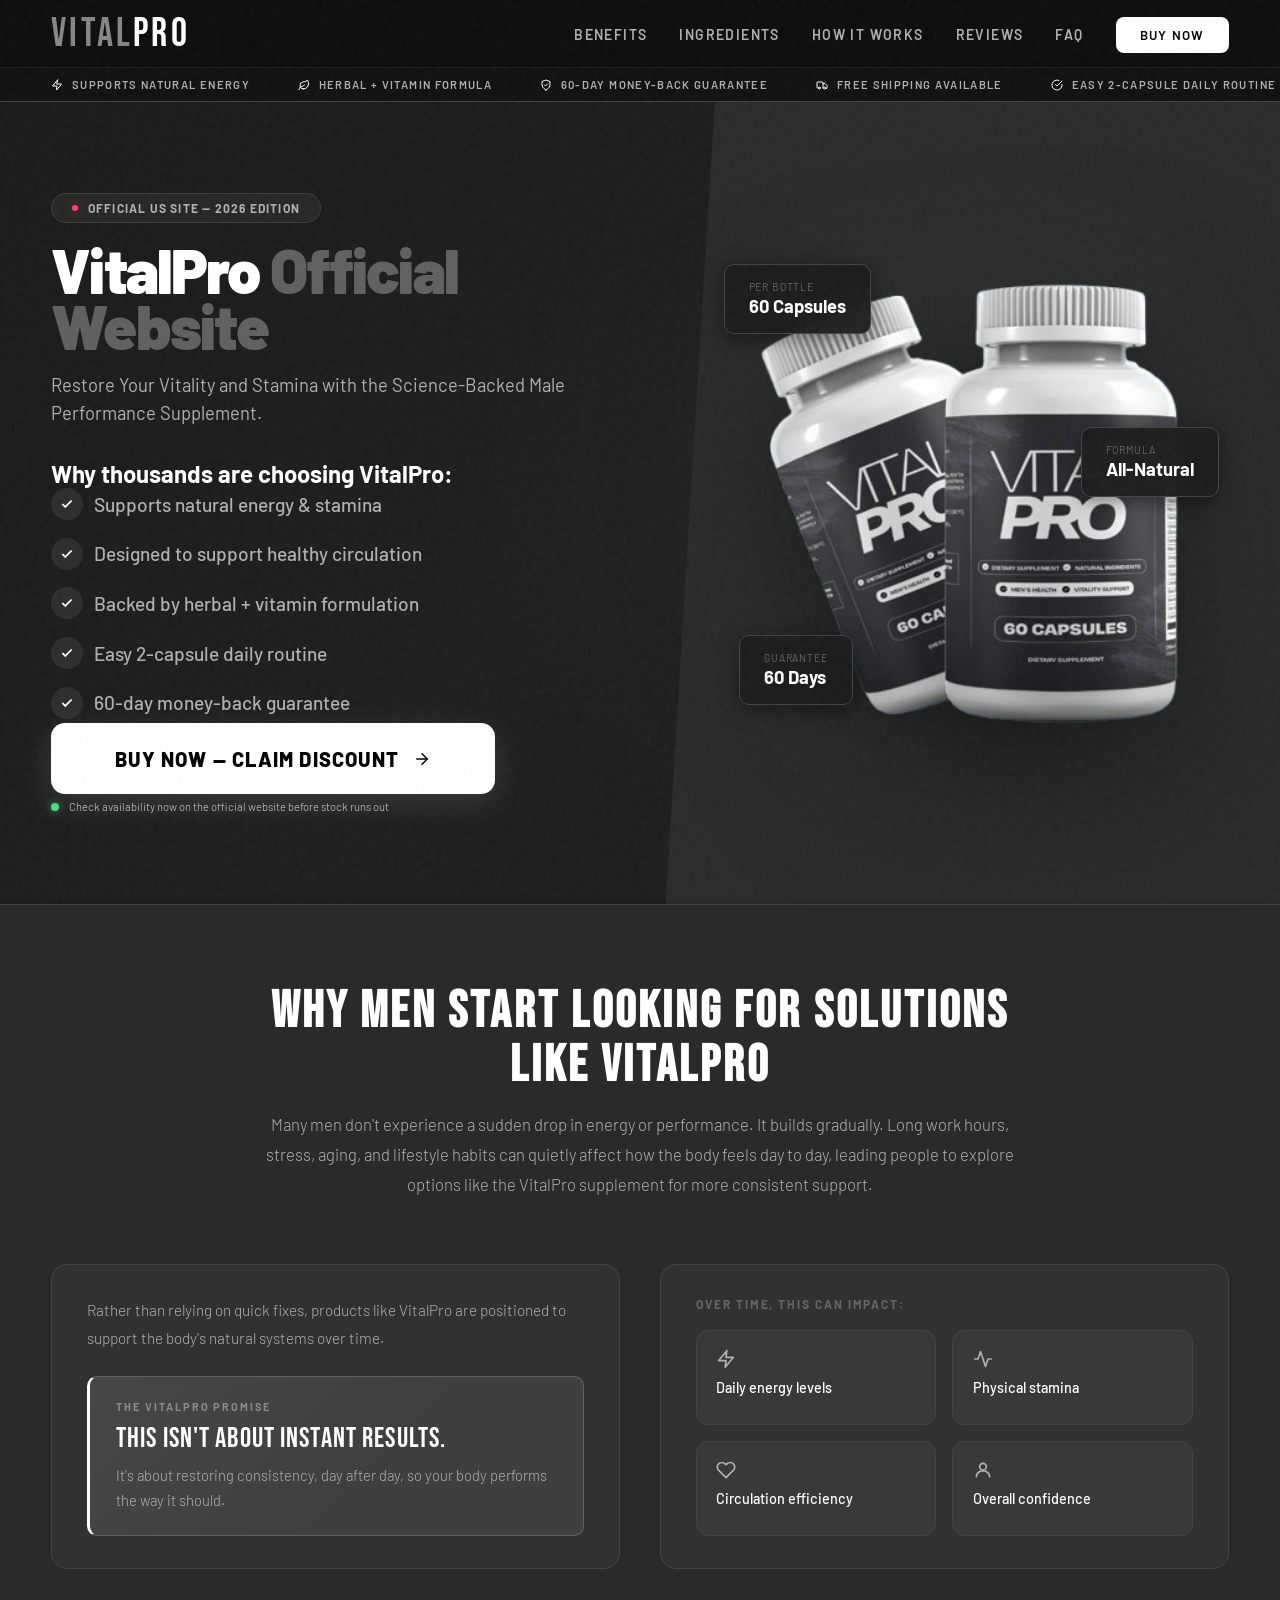
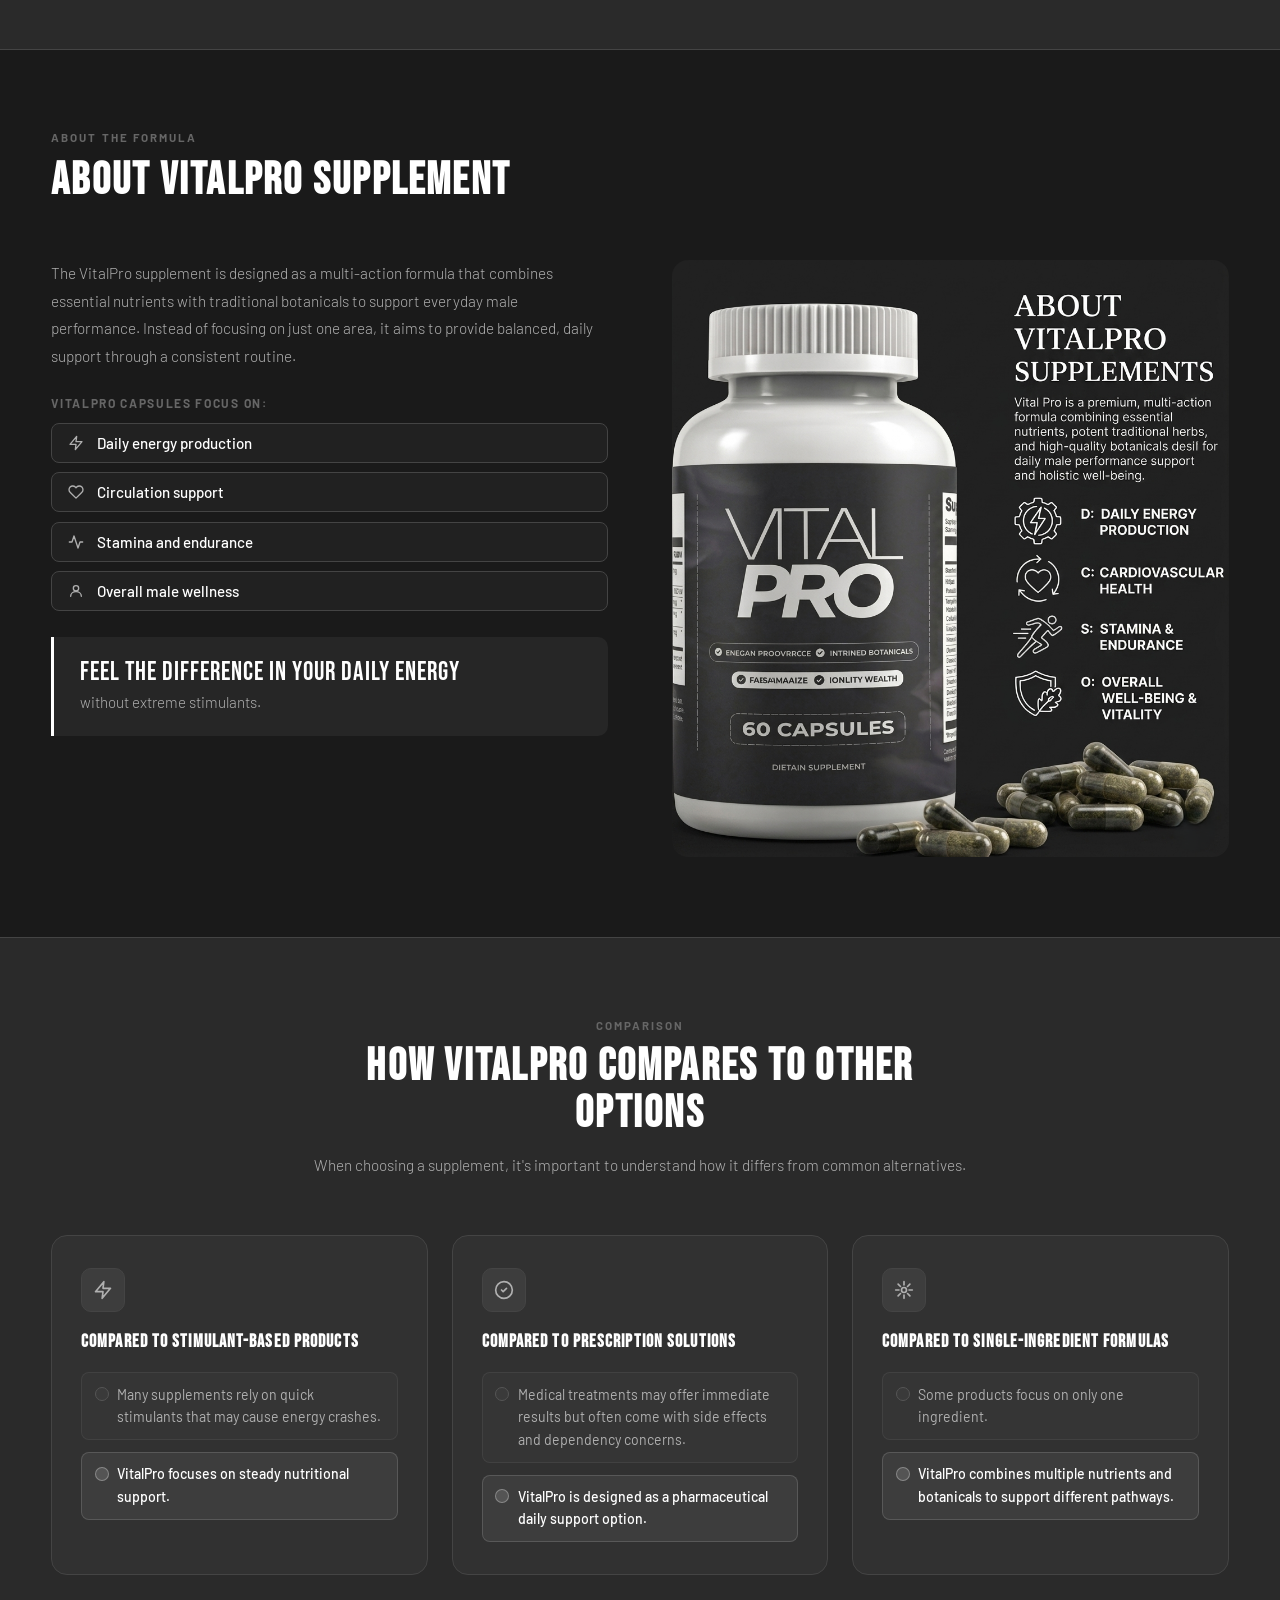
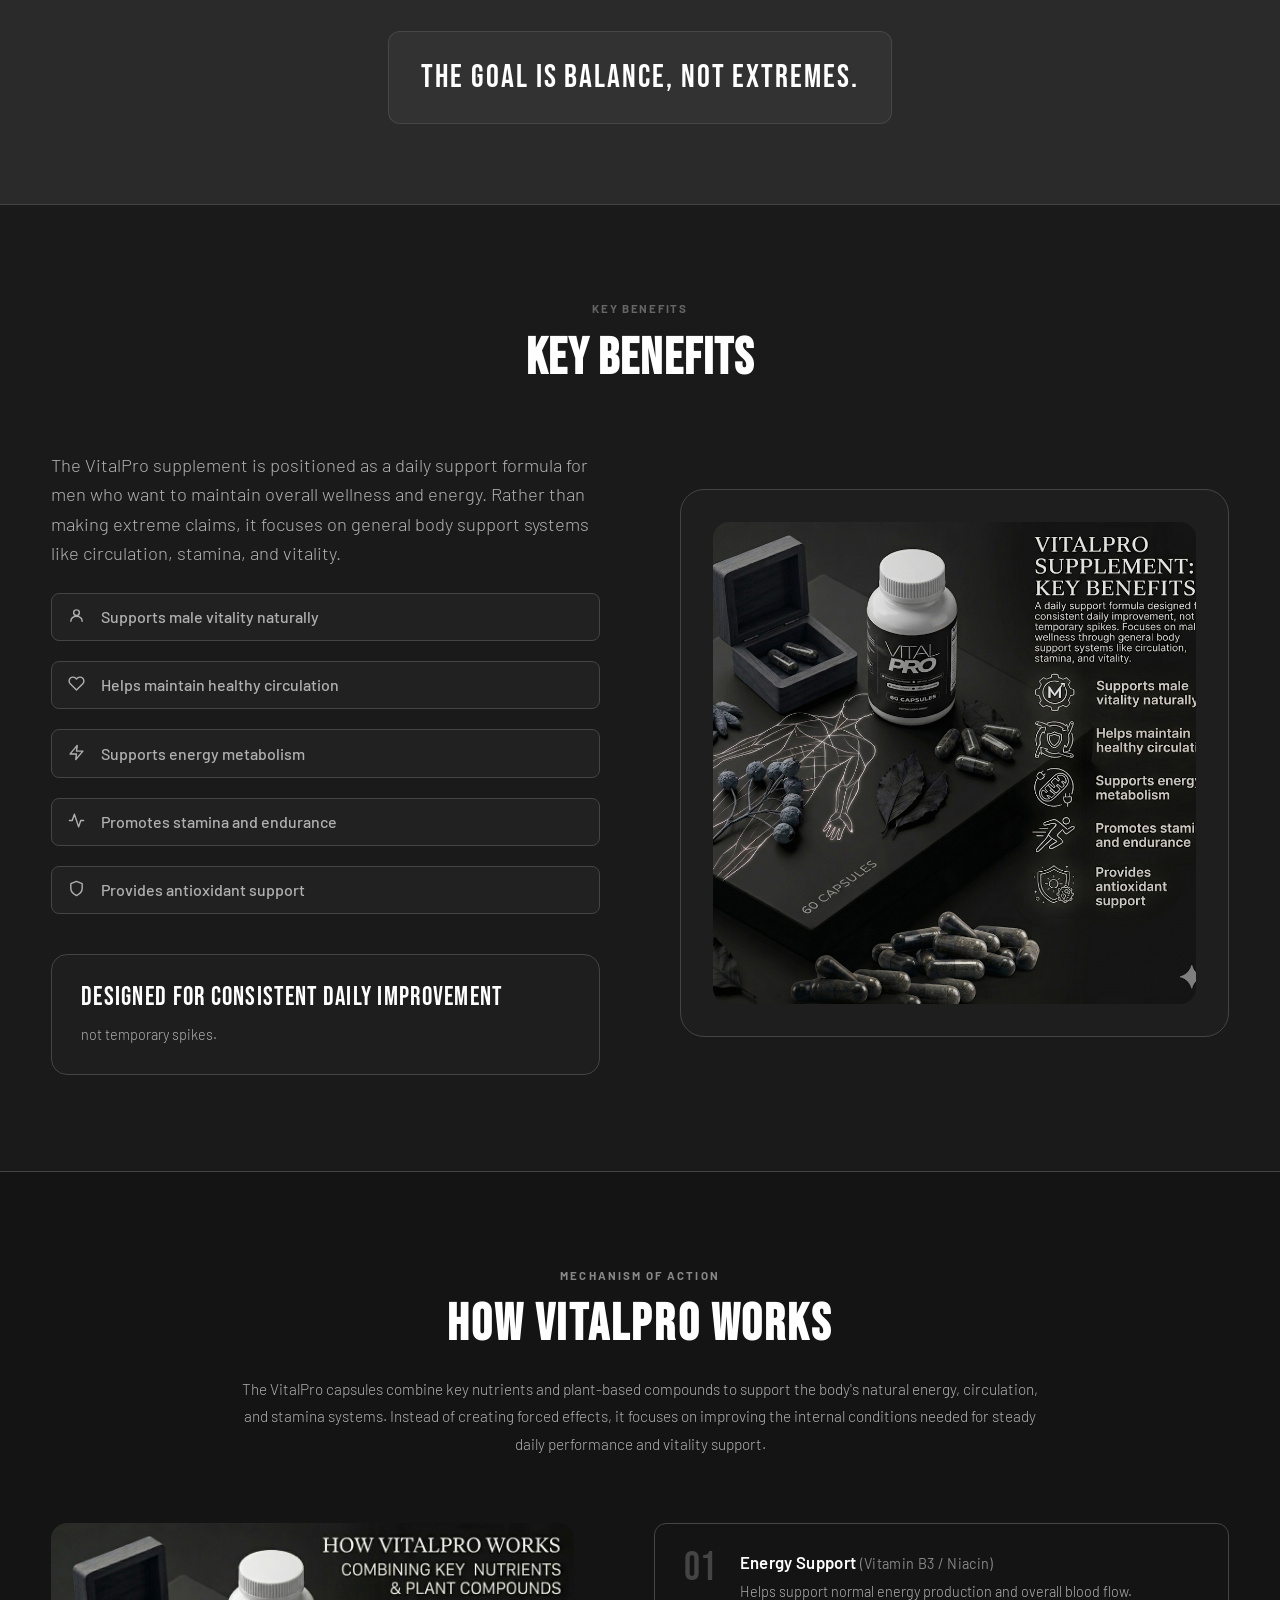
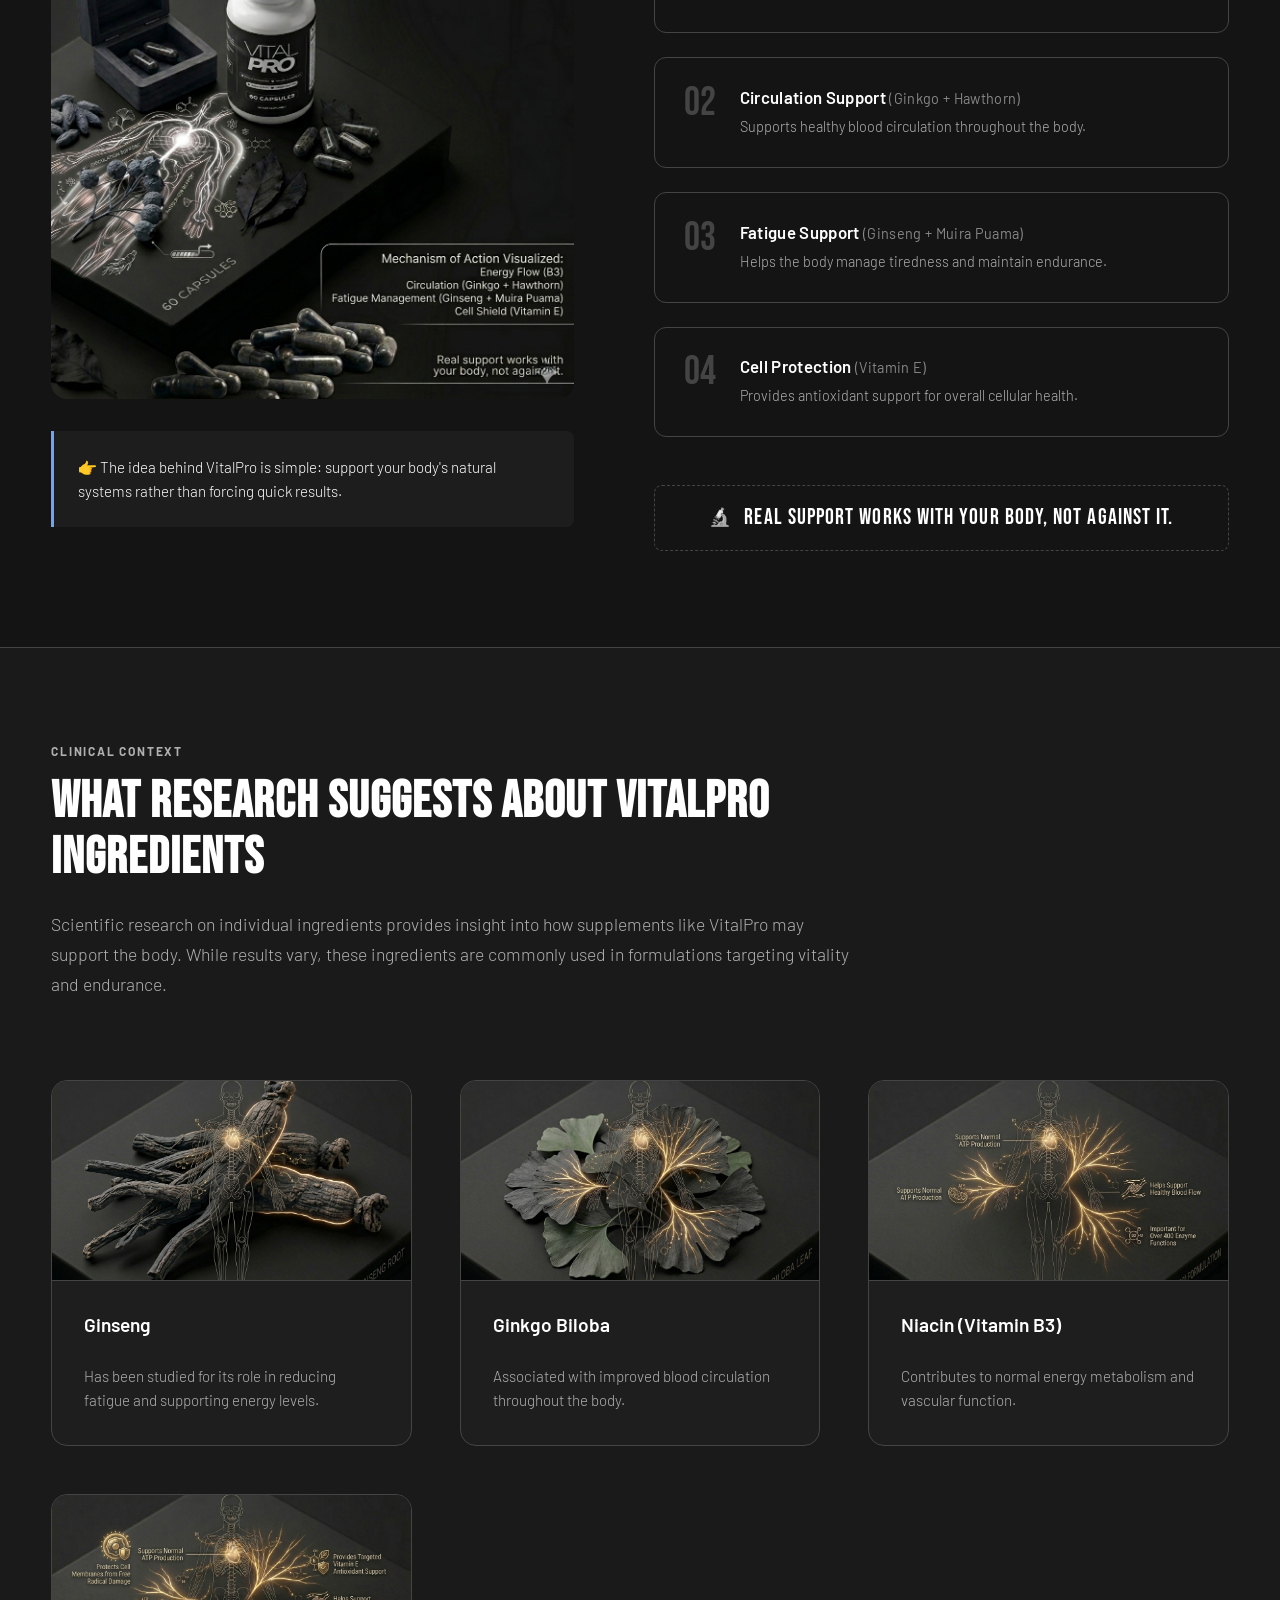
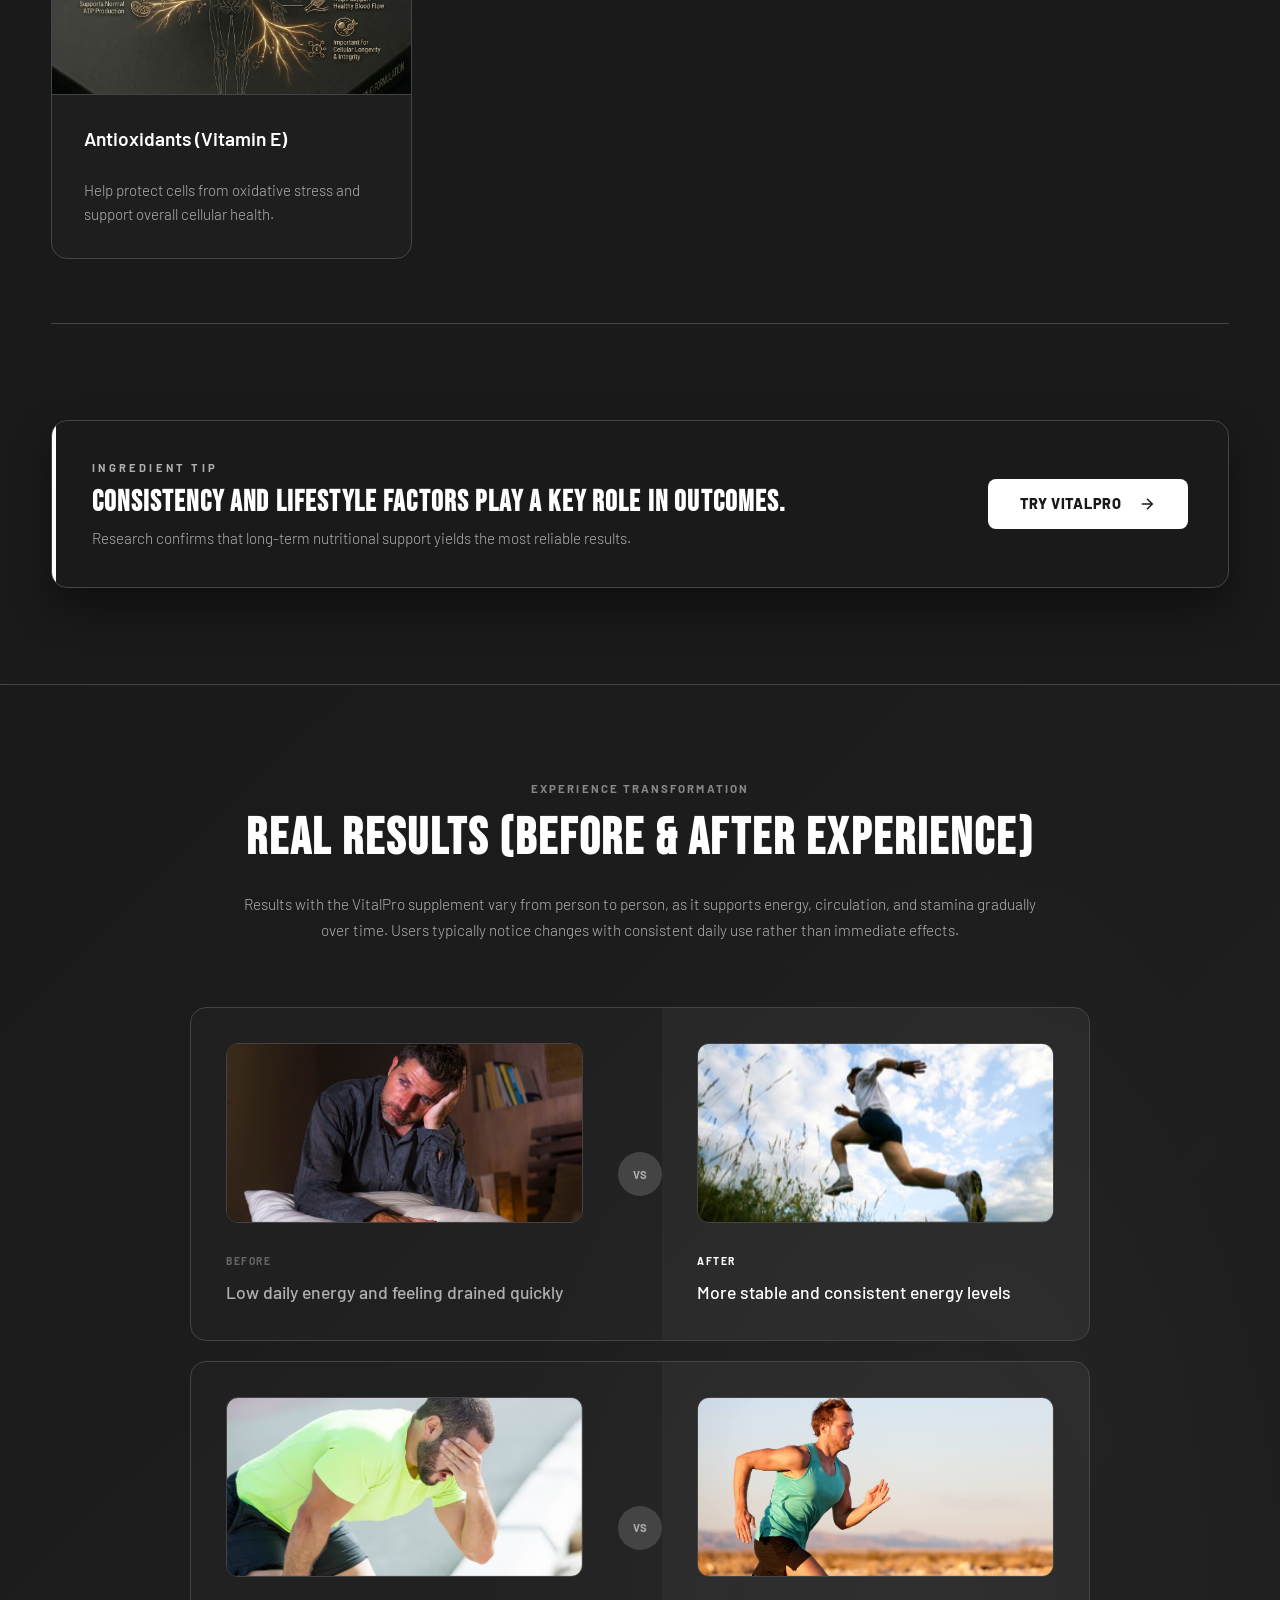
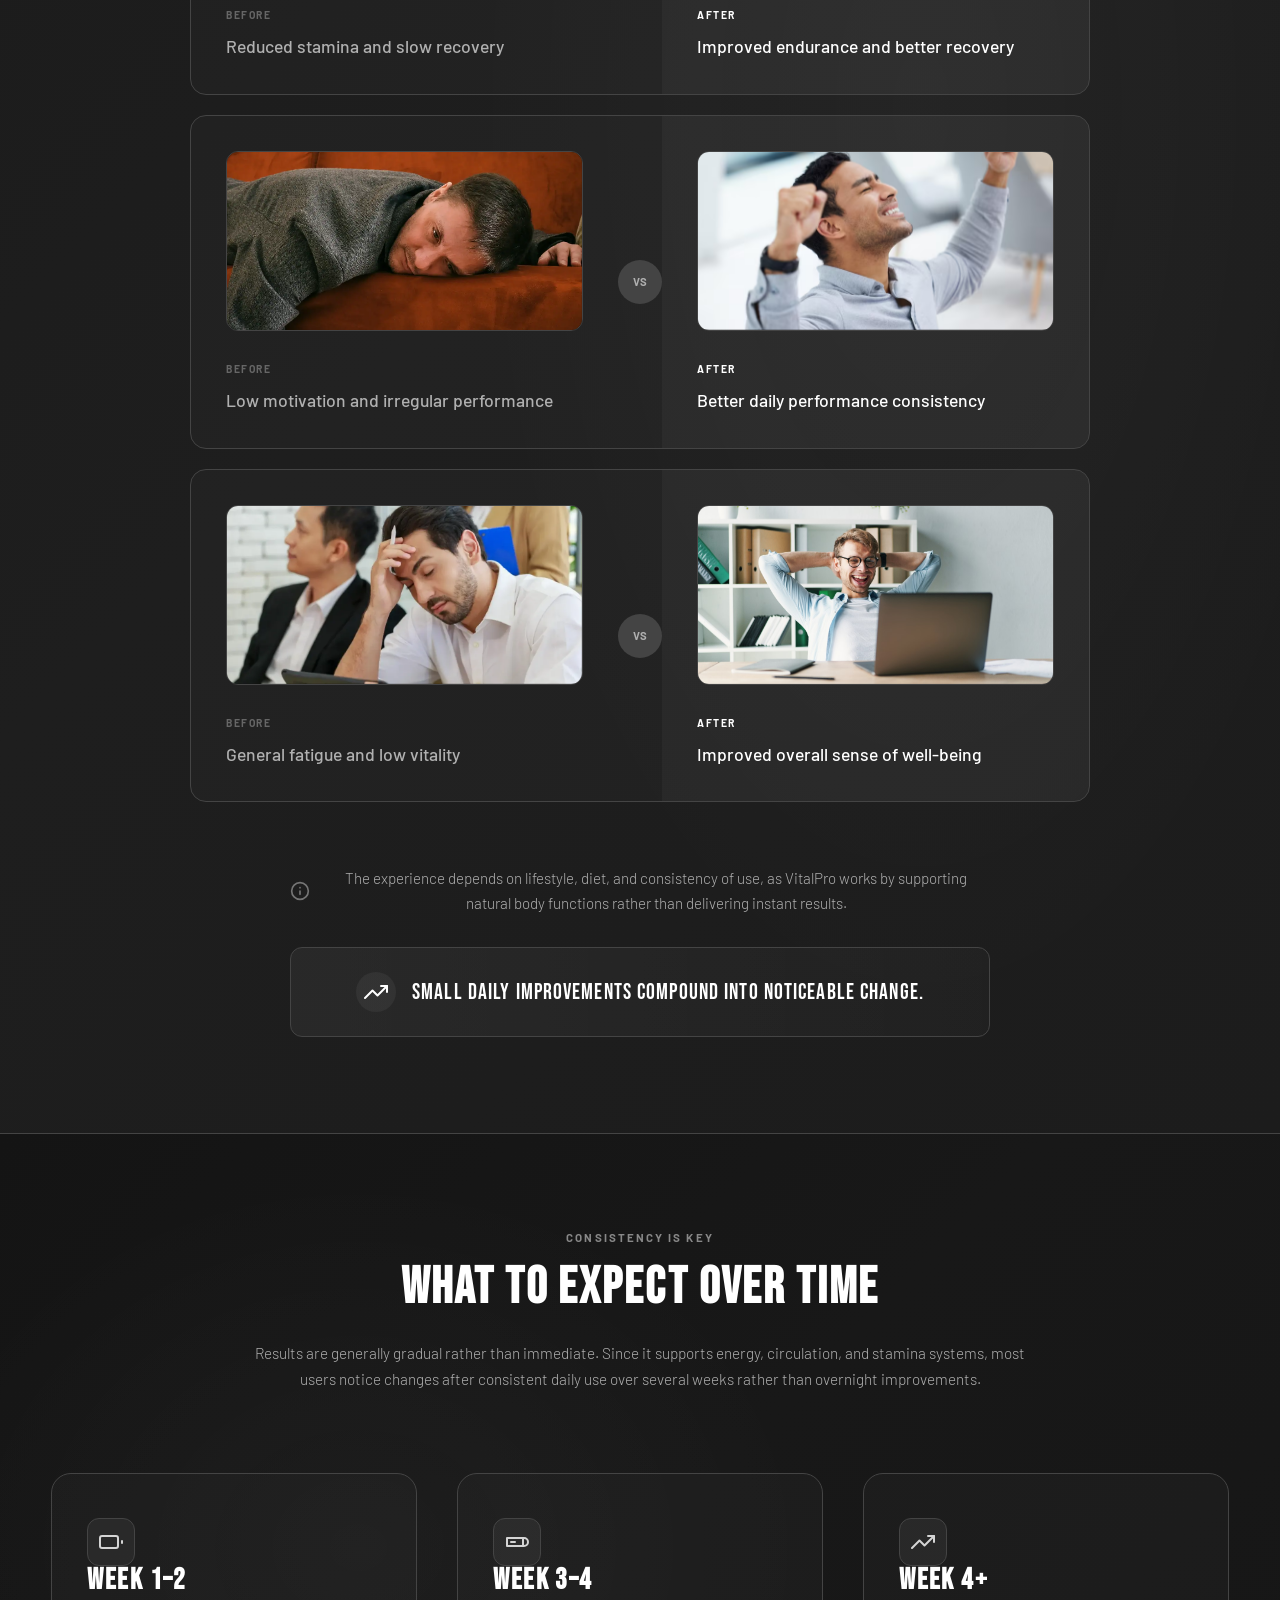
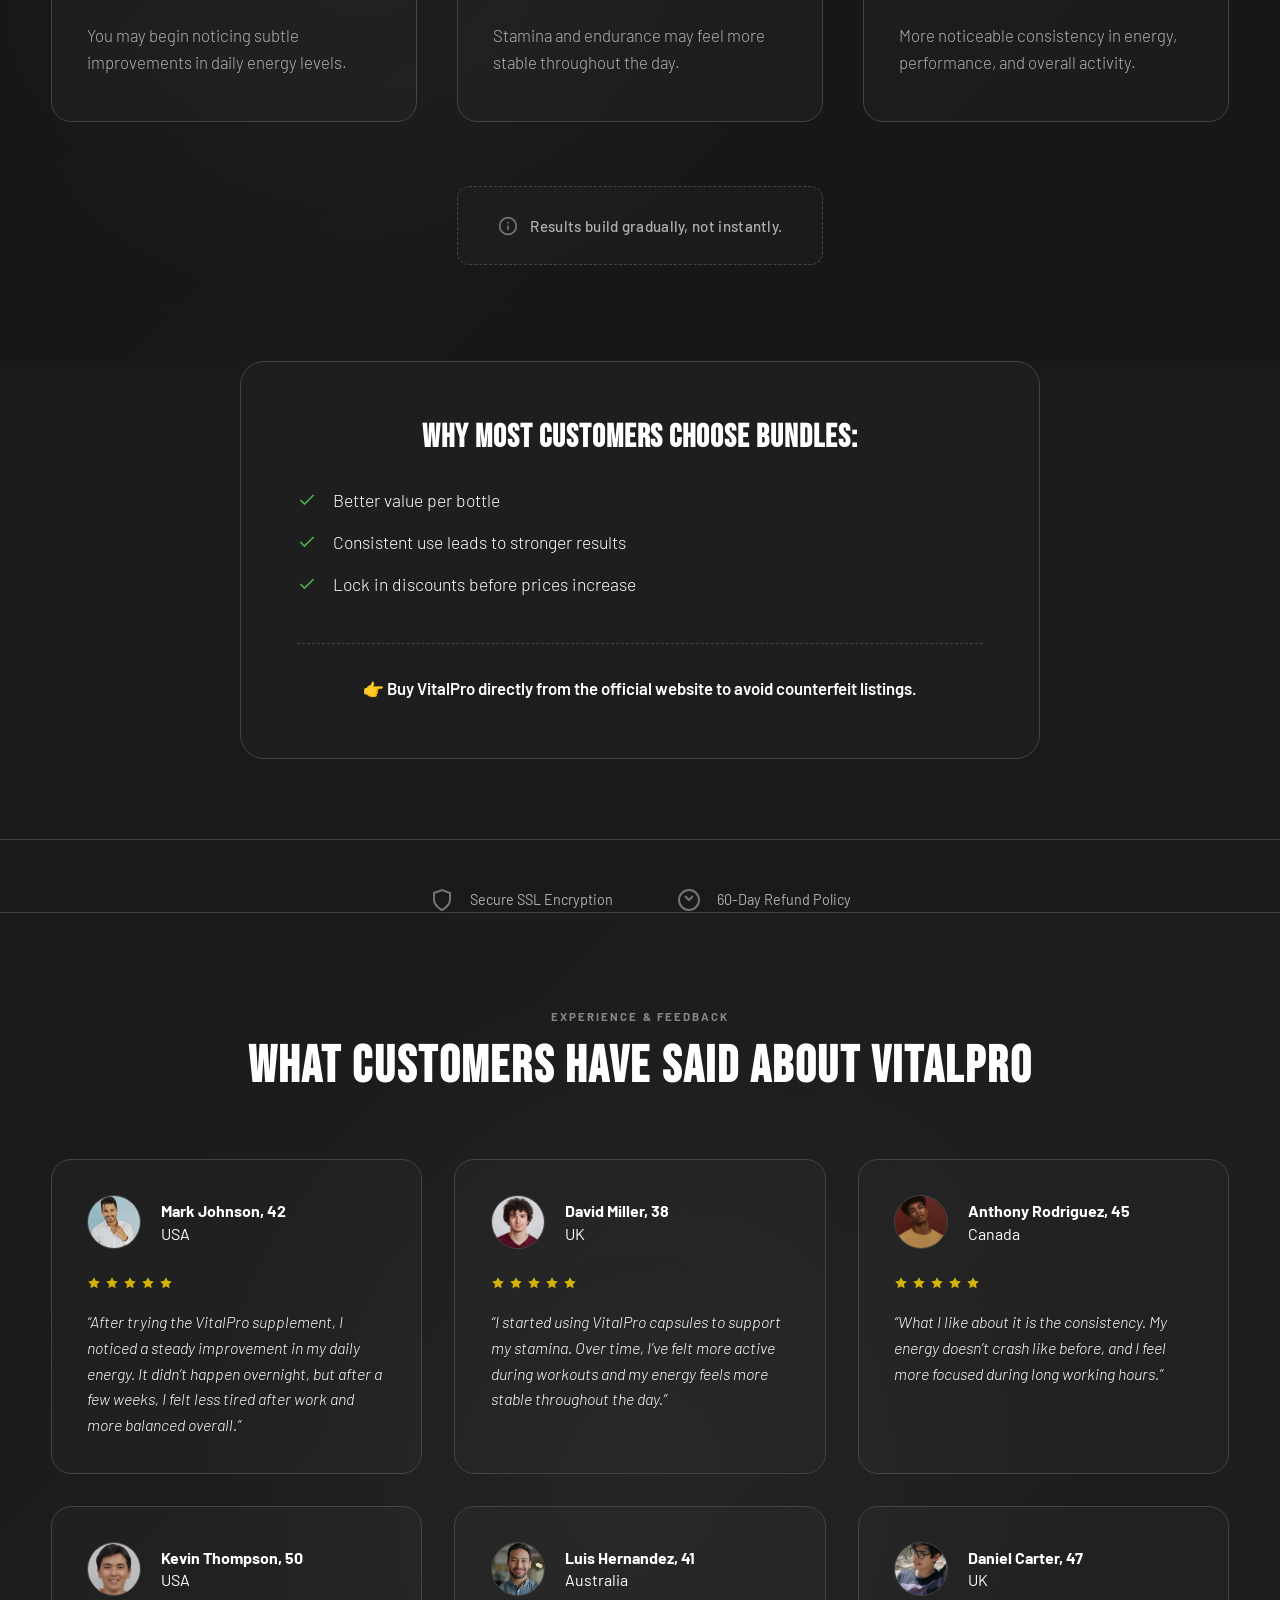
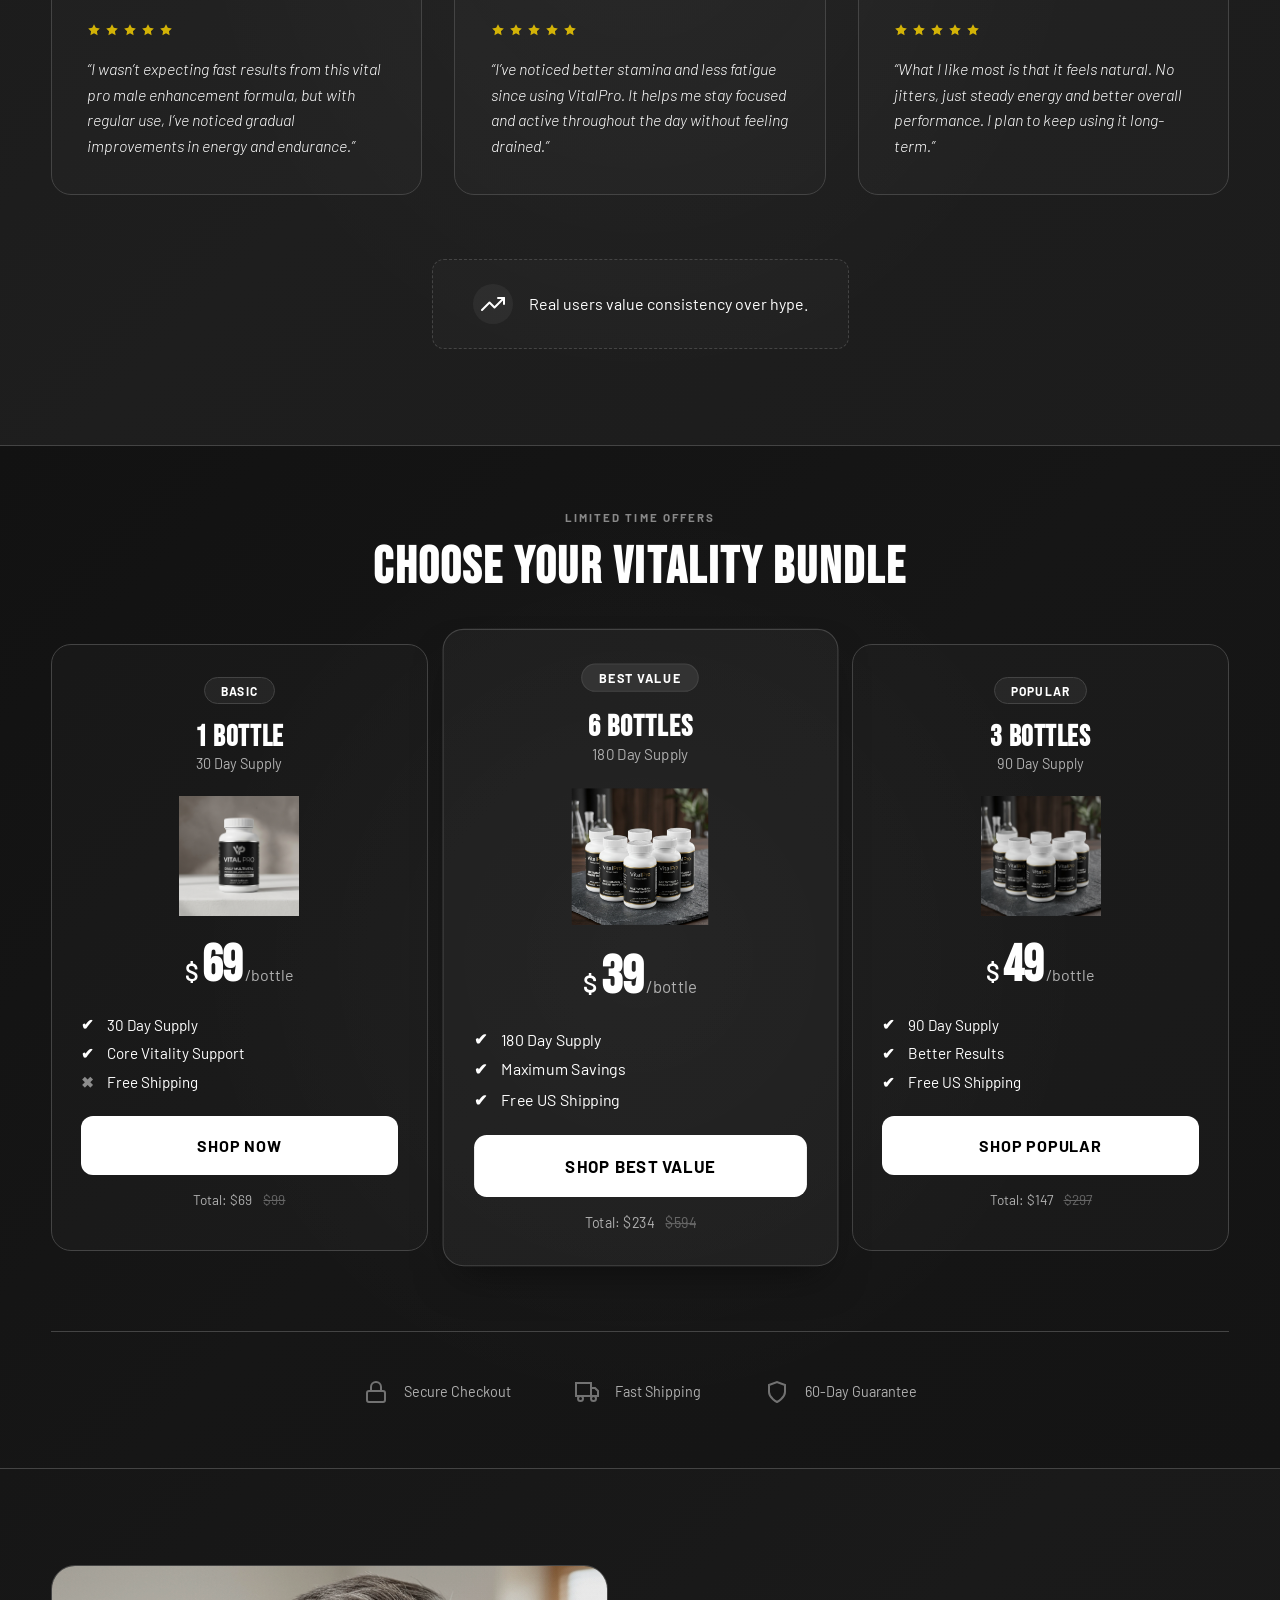
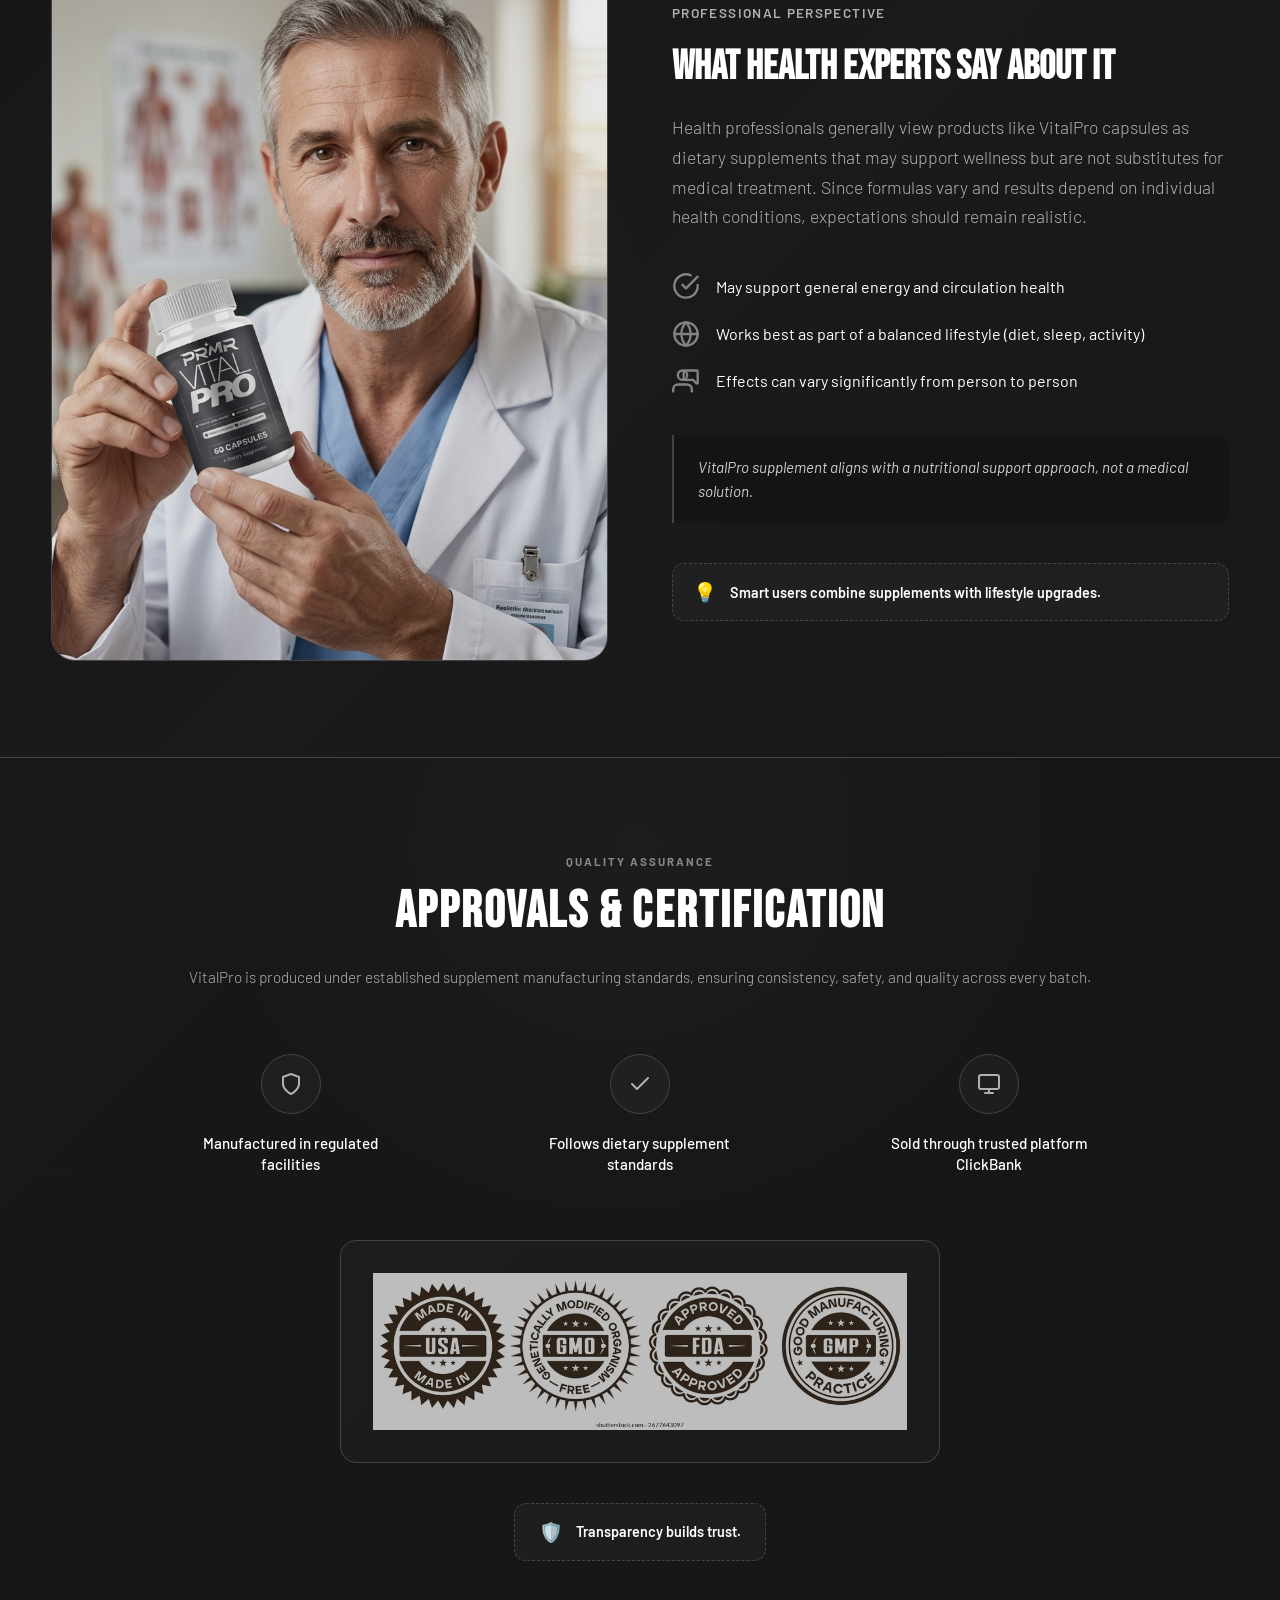
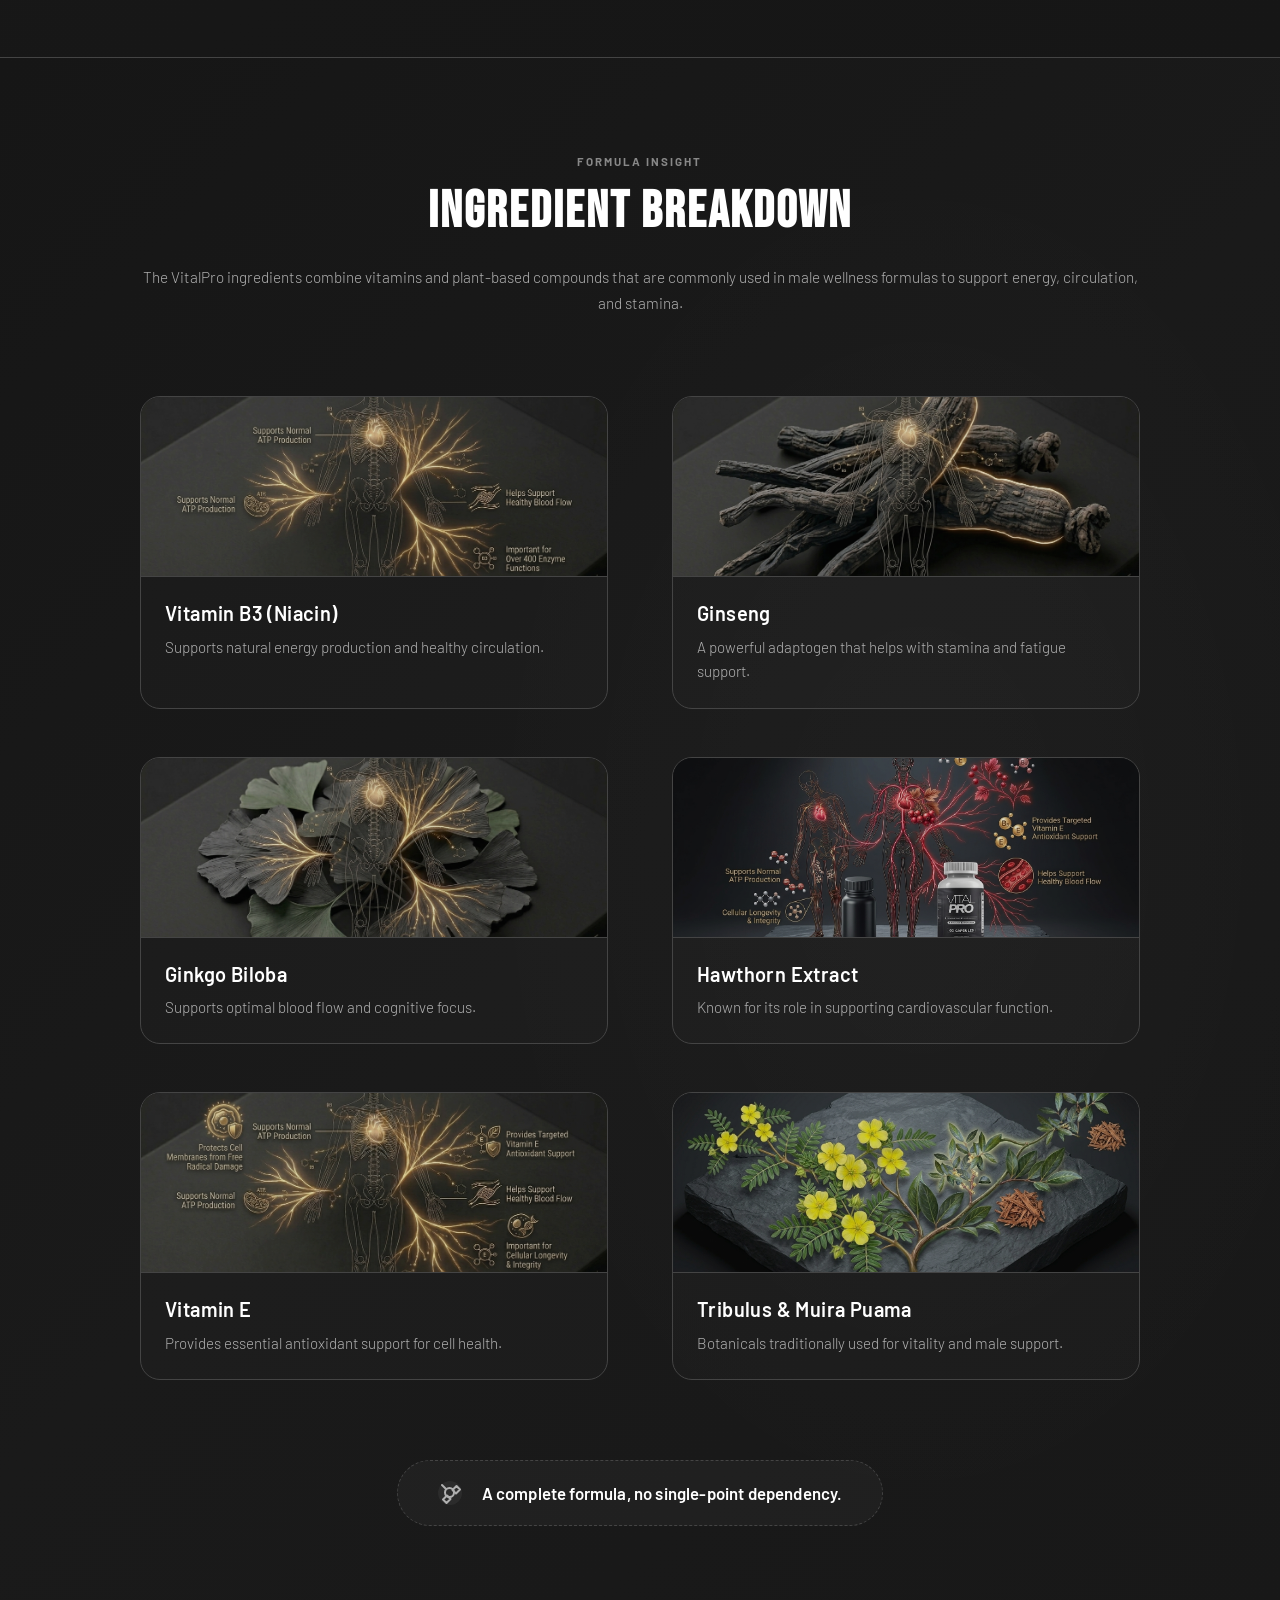
==== commit e64eae59: "completed" ====
--- a/index.html
+++ b/index.html
@@ -41,7 +41,7 @@
                 <li><a href="#how-it-works">How It Works</a></li>
                 <li><a href="#reviews">Reviews</a></li>
                 <li><a href="#faq">FAQ</a></li>
-                <li><a href="#order" class="navbar__buy">Buy Now</a></li>
+                <li><a href="http://secureofficialsite.store/buy-vital-pro" class="navbar__buy">Buy Now</a></li>
             </ul>
         </div>
     </nav>
@@ -198,7 +198,7 @@
 
                 <!-- CTA -->
                 <div class="cta-group">
-                    <a href="#order" class="cta-btn" role="button"
+                    <a href="http://secureofficialsite.store/buy-vital-pro" class="cta-btn" role="button"
                         aria-label="Order VitalPro now with limited-time discount">
                         <span style="position:relative;z-index:3;">Buy Now — Claim Discount</span>
                         <svg class="icon-arrow" viewBox="0 0 24 24" fill="none" stroke="currentColor" stroke-width="2"
@@ -1289,7 +1289,7 @@
                         <li><span>✔</span> Core Vitality Support</li>
                         <li><span style="opacity: 0.5;">✖</span> Free Shipping</li>
                     </ul>
-                    <a href="#" class="pricing-card__btn">Shop Now</a>
+                    <a href="http://secureofficialsite.store/buy-vital-pro" class="pricing-card__btn">Shop Now</a>
                     <p class="pricing-card__total">Total: $69 <span class="old-price">$99</span></p>
                 </div>
 
@@ -1313,7 +1313,7 @@
                         <li><span>✔</span> Maximum Savings</li>
                         <li><span>✔</span> Free US Shipping</li>
                     </ul>
-                    <a href="#" class="pricing-card__btn pricing-card__btn--highlight">Shop Best Value</a>
+                    <a href="http://secureofficialsite.store/buy-vital-pro" class="pricing-card__btn pricing-card__btn--highlight">Shop Best Value</a>
                     <p class="pricing-card__total">Total: $234 <span class="old-price">$594</span></p>
                 </div>
 
@@ -1337,7 +1337,7 @@
                         <li><span>✔</span> Better Results</li>
                         <li><span>✔</span> Free US Shipping</li>
                     </ul>
-                    <a href="#" class="pricing-card__btn">Shop Popular</a>
+                    <a href="http://secureofficialsite.store/buy-vital-pro" class="pricing-card__btn">Shop Popular</a>
                     <p class="pricing-card__total">Total: $147 <span class="old-price">$297</span></p>
                 </div>
             </div>
@@ -2509,9 +2509,12 @@
             <div class="footer__brand">VITALPRO OFFICIAL™</div>
             <p class="footer__copyright">© 2024 VitalPro Labs. All rights reserved.</p>
             <div class="footer__links">
-                <a href="#">Privacy Policy</a>
-                <a href="#">Terms of Service</a>
-                <a href="#">Refund Policy</a>
+                <a href="about-us.html">About Us</a>
+                <a href="privacy-policy.html">Privacy Policy</a>
+                <a href="terms-of-use.html">Terms of Service</a>
+                <a href="return-policy.html">Return Policy</a>
+                <a href="disclosure.html">Disclosure</a>
+                <a href="contact.html">Contact Us</a>
             </div>
         </div>
     </footer>
@@ -2535,6 +2538,11 @@
         });
     </script>
 
+    <!-- FLOATING MOBILE CTA -->
+    <a href="http://secureofficialsite.store/buy-vital-pro" class="floating-cta" id="floating-cta" aria-label="Buy VitalPro Now">
+        <span>Buy Now</span>
+    </a>
+
 </body>
 
 </html>
--- a/style.css
+++ b/style.css
@@ -1,4652 +1,4752 @@
-/* ── RESET & BASE ── */
-*,
-*::before,
-*::after {
-    box-sizing: border-box;
-    margin: 0;
-    padding: 0;
-}
-
-:root {
-    --bg: #1A1A1A;
-    --bg-soft: #2A2A2A;
-    --bg-panel: #222222;
-    --text: #FFFFFF;
-    --text-muted: #B0B0B0;
-    --border: #444444;
-    --glass: rgba(255, 255, 255, 0.04);
-    --glass-b: rgba(255, 255, 255, 0.08);
-    --ink: #1A1A1A;
-    --nav-height: 68px;
-    --ticker-height: 30px;
-    --hero-height: calc(100vh - var(--nav-height) - var(--ticker-height));
-    --section-px: clamp(1.5rem, 4vw, 5rem);
-}
-
-html {
-    scroll-behavior: smooth;
-}
-
-body {
-    font-family: 'Barlow', sans-serif;
-    background: var(--bg);
-    color: var(--text);
-    overflow-x: hidden;
-}
-
-/* ── SUBTLE NOISE TEXTURE ── */
-body::before {
-    content: '';
-    position: fixed;
-    inset: 0;
-    background-image: url("data:image/svg+xml,%3Csvg viewBox='0 0 200 200' xmlns='http://www.w3.org/2000/svg'%3E%3Cfilter id='n'%3E%3CfeTurbulence type='fractalNoise' baseFrequency='0.75' numOctaves='4' stitchTiles='stitch'/%3E%3C/filter%3E%3Crect width='100%25' height='100%25' filter='url(%23n)' opacity='1'/%3E%3C/svg%3E");
-    opacity: 0.04;
-    pointer-events: none;
-    z-index: 9999;
-}
-
-/* ── NAVBAR ── */
-.navbar {
-    position: fixed;
-    top: 0;
-    left: 0;
-    width: 100%;
-    height: var(--nav-height);
-    background: rgba(13, 13, 13, 0.96);
-    backdrop-filter: blur(24px);
-    -webkit-backdrop-filter: blur(24px);
-    border-bottom: 1px solid rgba(255, 255, 255, 0.07);
-    padding: 0 var(--section-px);
-    z-index: 100;
-}
-
-.navbar__inner {
-    max-width: 1280px;
-    width: 100%;
-    height: 100%;
-    margin: 0 auto;
-    display: flex;
-    justify-content: space-between;
-    align-items: center;
-}
-
-.navbar__brand {
-    font-family: 'Bebas Neue', sans-serif;
-    font-size: 2.5rem;
-    color: var(--text);
-    text-decoration: none;
-    letter-spacing: 0.08em;
-    line-height: 1;
-}
-
-.navbar__brand em {
-    font-style: normal;
-    color: var(--text);
-    opacity: 0.5;
-}
-
-.navbar__links {
-    display: flex;
-    gap: 2rem;
-    list-style: none;
-    align-items: center;
-}
-
-.navbar__links a {
-    color: var(--text-muted);
-    text-decoration: none;
-    font-weight: 600;
-    font-size: 0.875rem;
-    text-transform: uppercase;
-    letter-spacing: 0.1em;
-    transition: color 0.2s;
-}
-
-.navbar__links a:hover {
-    color: var(--text);
-}
-
-/* Navbar Buy Now button */
-.navbar__buy {
-    background: #fff;
-    color: #000 !important;
-    padding: 0.6rem 1.5rem;
-    border-radius: 8px;
-    transition: background 0.2s, transform 0.15s, box-shadow 0.2s !important;
-    font-weight: 700;
-    font-size: 0.82rem !important;
-}
-
-.navbar__buy:hover {
-    color: #000 !important;
-    background: #E8E8E8;
-    transform: translateY(-1px);
-    box-shadow: 0 6px 24px rgba(255, 255, 255, 0.15) !important;
-}
-
-/* ── TICKER (Tightened) ── */
-.ticker-bar {
-    position: relative;
-    z-index: 10;
-    height: 34px;
-    background: #111111;
-    border-bottom: 1px solid var(--border);
-    overflow: hidden;
-    white-space: nowrap;
-    margin-top: var(--nav-height);
-    display: flex;
-    align-items: center;
-    padding: 0 var(--section-px);
-}
-
-@media (max-height: 800px) {
-    :root {
-        --ticker-height: 30px;
-    }
-
-    .ticker-bar {
-        height: 30px;
-        font-size: 0.75rem;
-    }
-}
-
-.ticker-inner {
-    display: inline-flex;
-    gap: 3rem;
-    animation: ticker 40s linear infinite;
-}
-
-.ticker-item {
-    display: inline-flex;
-    align-items: center;
-    gap: 0.55rem;
-    color: var(--text-muted);
-}
-
-.ticker-item svg {
-    width: 12px;
-    height: 12px;
-    color: var(--text);
-    flex-shrink: 0;
-}
-
-.ticker-item span {
-    font-size: 0.7rem;
-    font-weight: 600;
-    letter-spacing: 0.12em;
-    text-transform: uppercase;
-}
-
-/* ── HERO ── */
-.hero {
-    position: relative;
-    min-height: var(--hero-height);
-    display: flex;
-    align-items: center;
-    padding: 0 var(--section-px);
-    background: #0D0D0D;
-    overflow: visible; /* Changed from hidden to prevent cropping */
-}
-
-/* Inner grid — same pattern as all other sections */
-.hero__inner {
-    max-width: 1440px; /* Increased from 1280px for better spread on wide screens */
-    width: 100%;
-    margin: 0 auto;
-    display: grid;
-    grid-template-columns: 1.1fr 0.9fr;
-    align-items: center;
-    gap: clamp(1.5rem, 4vw, 4rem);
-    min-height: var(--hero-height);
-    padding: 2rem 0; /* Vertical breathing room */
-    position: relative;
-    z-index: 1;
-}
-
-/* Hero background */
-.hero__bg {
-    position: absolute;
-    inset: 0;
-    background:
-        radial-gradient(ellipse 55% 70% at 72% 50%, rgba(255, 255, 255, 0.03) 0%, transparent 65%),
-        linear-gradient(135deg, #1A1A1A 0%, #1E1E1E 50%, #1C1C1C 100%);
-    z-index: 0;
-}
-
-/* Right panel — soft black */
-.hero::after {
-    content: '';
-    position: absolute;
-    right: 0;
-    top: 0;
-    width: 48%;
-    height: 100%;
-    background: var(--bg-soft);
-    clip-path: polygon(8% 0%, 100% 0%, 100% 100%, 0% 100%);
-    z-index: 0;
-}
-
-.hero__copy {
-    position: relative;
-    z-index: 5;
-    display: flex;
-    flex-direction: column;
-    justify-content: center;
-    min-width: 0;
-    /* Compress vertically on short screens */
-    overflow: visible;
-}
-
-.hero__badge-pill {
-    display: inline-flex;
-    align-items: center;
-    gap: 0.6rem;
-    background: rgba(255, 255, 255, 0.05);
-    border: 1px solid rgba(255, 255, 255, 0.1);
-    padding: 0.45rem 1rem;
-    border-radius: 100px;
-    font-size: 0.68rem;
-    font-weight: 700;
-    color: var(--text-muted);
-    text-transform: uppercase;
-    letter-spacing: 0.1em;
-    margin-bottom: 0.3rem;
-    width: fit-content;
-    opacity: 0;
-    animation: fadeUp 0.6s 0.1s ease forwards;
-}
-
-.hero__badge-pill .dot {
-    width: 6px;
-    height: 6px;
-    background: #FF3D77;
-    border-radius: 50%;
-    box-shadow: 0 0 10px rgba(255, 61, 119, 0.5);
-}
-
-.hero__main-title {
-    font-family: 'Barlow', sans-serif;
-    font-size: clamp(1.4rem, 3.8svh, 3rem);
-    /* Smaller scale */
-    font-weight: 900;
-    line-height: 0.9;
-    color: var(--text);
-    margin-bottom: 0.2rem;
-    letter-spacing: -0.03em;
-    opacity: 0;
-    animation: fadeUp 0.7s 0.2s ease forwards;
-}
-
-.hero__main-title span {
-    color: rgba(255, 255, 255, 0.3);
-}
-
-.hero__lead-text {
-    font-size: clamp(0.85rem, 1svh, 0.95rem);
-    font-weight: 400;
-    line-height: 1.4;
-    color: var(--text-muted);
-    margin-bottom: 0.2rem;
-    /* Significantly reduced gap */
-    max-width: 420px;
-    opacity: 0;
-    animation: fadeUp 0.7s 0.3s ease forwards;
-}
-
-.hero__benefits-list {
-    margin-bottom: 0.3rem;
-    opacity: 0;
-    animation: fadeUp 0.7s 0.4s ease forwards;
-}
-
-.hero__benefits-title {
-    font-size: 0.88rem;
-    font-weight: 600;
-    color: var(--text);
-    margin-bottom: 0.3rem;
-    opacity: 0.9;
-}
-
-.check-list {
-    list-style: none;
-    display: flex;
-    flex-direction: column;
-    gap: 0.2rem;
-    /* Even tighter */
-}
-
-.check-list li {
-    display: flex;
-    align-items: center;
-    gap: 0.7rem;
-    font-size: clamp(0.75rem, 0.8svh, 0.88rem);
-    /* Slightly smaller */
-    font-weight: 500;
-    color: var(--text-muted);
-}
-
-.check-circle {
-    width: 22px;
-    height: 22px;
-    background: rgba(255, 255, 255, 0.08);
-    border-radius: 50%;
-    display: flex;
-    align-items: center;
-    justify-content: center;
-    flex-shrink: 0;
-}
-
-.check-circle svg {
-    width: 14px;
-    height: 14px;
-    color: var(--text);
-}
-
-/* Thumbnail styles removed */
-
-/* Old CTA Button styles preserved further down */
-
-.hero__availability {
-    display: flex;
-    align-items: center;
-    gap: 0.6rem;
-    font-size: clamp(0.7rem, 0.8vw, 0.82rem);
-    color: var(--text-muted);
-}
-
-.status-dot {
-    width: 8px;
-    height: 8px;
-    background: #4ADE80;
-    /* Green availability signal */
-    border-radius: 50%;
-    box-shadow: 0 0 8px rgba(74, 222, 128, 0.6);
-    animation: pulse 2s infinite;
-}
-
-/* ── WHY BOX ── */
-.why-box {
-    background: var(--bg-soft);
-    border: 1px solid var(--border);
-    border-radius: 12px;
-    padding: 0.9rem 1.3rem;
-    margin-bottom: 0.95rem;
-    opacity: 0;
-    animation: fadeUp 0.7s 0.55s ease forwards;
-}
-
-.why-box h2 {
-    font-family: 'Bebas Neue', sans-serif;
-    font-size: 1.35rem;
-    letter-spacing: 0.12em;
-    color: var(--text);
-    margin-bottom: 0.7rem;
-}
-
-.benefits {
-    list-style: none;
-    display: grid;
-    grid-template-columns: 1fr 1fr;
-    gap: 0.45rem 1.2rem;
-}
-
-.benefits li {
-    font-size: 0.88rem;
-    font-weight: 400;
-    color: var(--text-muted);
-    display: flex;
-    align-items: center;
-    gap: 0.45rem;
-    line-height: 1.35;
-}
-
-.benefits li svg.icon-check {
-    color: var(--text);
-    width: 15px;
-    height: 15px;
-    flex-shrink: 0;
-}
-
-/* ── CTA GROUP ── */
-.cta-group {
-    display: flex;
-    flex-direction: column;
-    gap: 0.4rem;
-    opacity: 0;
-    animation: fadeUp 0.7s 0.55s ease forwards;
-}
-
-.cta-btn {
-    display: inline-flex;
-    align-items: center;
-    justify-content: center;
-    gap: 0.85rem;
-    padding: 0.55rem 2.2rem;
-    /* Ultra-slim height */
-    background: #FFFFFF;
-    color: #000000;
-    border-radius: 12px;
-    font-size: 0.85rem;
-    /* Smaller text for slim look */
-    font-weight: 800;
-    text-transform: uppercase;
-    letter-spacing: 0.06em;
-    text-decoration: none;
-    transition: background 0.2s ease, transform 0.2s ease, box-shadow 0.2s ease;
-    box-shadow: 0 8px 32px rgba(255, 255, 255, 0.12);
-    width: fit-content;
-}
-
-.cta-btn:hover {
-    background: #EBEBEB;
-    transform: translateY(-2px);
-    box-shadow: 0 14px 44px rgba(255, 255, 255, 0.2);
-}
-
-.cta-btn:active {
-    transform: translateY(0);
-}
-
-.icon-arrow,
-.icon-flame {
-    width: 18px;
-    height: 18px;
-    flex-shrink: 0;
-}
-
-.cta-btn .icon-arrow {
-    transition: transform 0.2s;
-}
-
-.cta-btn:hover .icon-arrow {
-    transform: translateX(4px);
-}
-
-.discount-note {
-    font-size: 0.78rem;
-    color: #666666;
-    font-style: italic;
-    display: flex;
-    align-items: center;
-    gap: 0.4rem;
-}
-
-.discount-note strong {
-    color: var(--text-muted);
-    font-style: normal;
-}
-
-.discount-note .icon-flame {
-    color: #FF7A30;
-    width: 14px;
-    height: 14px;
-}
-
-/* ── RIGHT VISUAL ── */
-.hero__visual {
-    position: relative;
-    z-index: 2;
-    display: flex;
-    justify-content: center;
-    align-items: center;
-    height: 100%;
-    min-width: 0;
-}
-
-.product-wrap {
-    position: relative;
-    height: clamp(450px, 96%, 820px);
-    /* Taller wrap */
-    width: 100%;
-    max-width: 500px;
-    margin: 0 auto;
-}
-
-.product-img {
-    width: 100%;
-    height: 100%;
-    object-fit: contain;
-    filter:
-        drop-shadow(0 24px 48px rgba(0, 0, 0, 0.7)) drop-shadow(0 0 40px rgba(255, 255, 255, 0.06));
-    animation: floatImg 5s ease-in-out infinite;
-    position: relative;
-    z-index: 1;
-    transform: scale(1.6);
-    /* Even larger scale */
-}
-
-/* Radial glow blob */
-.glow {
-    position: absolute;
-    top: 50%;
-    left: 50%;
-    width: 120%;
-    height: 120%;
-    /* Larger glow for larger image */
-    transform: translate(-50%, -50%);
-    background: radial-gradient(circle,
-            rgba(255, 255, 255, 0.08) 0%,
-            rgba(255, 255, 255, 0.02) 40%,
-            transparent 70%);
-    border-radius: 50%;
-    animation: breathe 4s ease-in-out infinite;
-    pointer-events: none;
-}
-
-/* ── STAT CHIPS ── */
-.chip {
-    position: absolute;
-    background: rgba(28, 28, 28, 0.95);
-    border: 1px solid var(--border);
-    backdrop-filter: blur(16px);
-    -webkit-backdrop-filter: blur(16px);
-    border-radius: 10px;
-    padding: 0.55rem 1rem;
-    font-size: 0.8rem;
-    font-weight: 600;
-    white-space: nowrap;
-    z-index: 3;
-    opacity: 0;
-    animation: popIn 0.5s ease forwards;
-    box-shadow: 0 4px 20px rgba(0, 0, 0, 0.5);
-}
-
-.chip--1 {
-    top: 12%;
-    left: 2%;
-    animation-delay: 0.9s;
-}
-
-.chip--2 {
-    bottom: 18%;
-    left: 5%;
-    animation-delay: 1.2s;
-}
-
-.chip--3 {
-    top: 38%;
-    right: 2%;
-    animation-delay: 1.5s;
-}
-
-.chip__label {
-    color: #666666;
-    font-weight: 400;
-    display: block;
-    font-size: 0.65rem;
-    letter-spacing: 0.08em;
-    text-transform: uppercase;
-}
-
-.chip__val {
-    color: var(--text);
-    font-size: 1.05rem;
-    display: block;
-    margin-top: 2px;
-    font-weight: 700;
-}
-
-/* ── MEDIUM SCREEN (900–1280px) ── */
-@media (min-width: 900px) and (max-width: 1280px) {
-    .hero__inner {
-        gap: 2rem;
-    }
-
-    .hero__main-title {
-        font-size: clamp(1.8rem, 2.8vw, 3rem);
-    }
-
-    .check-list li {
-        font-size: 0.84rem;
-    }
-
-    .product-wrap {
-        height: clamp(360px, 78%, 640px);
-    }
-
-    .chip {
-        padding: 0.42rem 0.78rem;
-        font-size: 0.72rem;
-    }
-
-    .chip__val {
-        font-size: 0.88rem;
-    }
-}
-
-/* ── MOBILE (< 900px) ── */
-@media (max-width: 900px) {
-    :root {
-        --section-px: 1.25rem;
-    }
-
-    .navbar__links {
-        display: none;
-    }
-
-    .hero {
-        height: auto;
-        min-height: 100svh;
-        align-items: flex-start;
-        padding: 2.5rem var(--section-px) 3rem;
-    }
-
-    .hero__inner {
-        grid-template-columns: 1fr;
-        gap: 2rem;
-        text-align: center;
-        height: auto;
-    }
-
-    .hero::after {
-        display: none;
-    }
-
-    .hero__copy {
-        max-width: 100%;
-        align-items: center;
-    }
-
-    .check-list {
-        grid-template-columns: 1fr;
-        text-align: left;
-    }
-
-    .hero__badge-pill {
-        margin: 0 auto clamp(0.5rem, 1.2svh, 1rem);
-    }
-
-    .hero__lead-text {
-        max-width: 100%;
-    }
-
-    .cta-group {
-        align-items: center;
-    }
-
-    .hero__visual {
-        order: -1;
-        height: auto;
-    }
-
-    .chip--1,
-    .chip--2,
-    .chip--3 {
-        display: none;
-    }
-
-    .product-wrap {
-        height: clamp(220px, 45vw, 320px);
-        aspect-ratio: 3/4;
-        margin: 0 auto;
-    }
-}
-
-/* ── ANIMATIONS ── */
-@keyframes fadeUp {
-    from {
-        opacity: 0;
-        transform: translateY(20px);
-    }
-
-    to {
-        opacity: 1;
-        transform: translateY(0);
-    }
-}
-
-@keyframes floatImg {
-
-    0%,
-    100% {
-        transform: translateY(0);
-    }
-
-    50% {
-        transform: translateY(-12px);
-    }
-}
-
-@keyframes breathe {
-
-    0%,
-    100% {
-        opacity: 0.7;
-        transform: translate(-50%, -50%) scale(1);
-    }
-
-    50% {
-        opacity: 1;
-        transform: translate(-50%, -50%) scale(1.18);
-    }
-}
-
-@keyframes pulse {
-
-    0%,
-    100% {
-        opacity: 1;
-        transform: scale(1);
-    }
-
-    50% {
-        opacity: 0.35;
-        transform: scale(0.65);
-    }
-}
-
-@keyframes ticker {
-    from {
-        transform: translateX(0);
-    }
-
-    to {
-        transform: translateX(-50%);
-    }
-}
-
-@keyframes popIn {
-    from {
-        opacity: 0;
-        transform: scale(0.75);
-    }
-
-    to {
-        opacity: 1;
-        transform: scale(1);
-    }
-}
-
-@keyframes shine-sweep {
-    0% {
-        transform: translateX(-130%);
-    }
-
-    60% {
-        transform: translateX(200%);
-    }
-
-    100% {
-        transform: translateX(200%);
-    }
-}
-
-/* ── WHY MEN SECTION ── */
-.why-section {
-    background: var(--bg-soft);
-    border-top: 1px solid var(--border);
-    padding: 5rem var(--section-px);
-}
-
-.why-section__inner {
-    max-width: 1280px;
-    margin: 0 auto;
-    display: flex;
-    flex-direction: column;
-    gap: 4rem;
-}
-
-/* Centred header block */
-.why-section__header {
-    text-align: center;
-    max-width: 780px;
-    margin: 0 auto;
-}
-
-.why-section__title {
-    font-family: 'Bebas Neue', sans-serif;
-    font-size: clamp(2rem, 4vw, 3.2rem);
-    letter-spacing: 0.06em;
-    color: var(--text);
-    margin-bottom: 1.1rem;
-    line-height: 1.05;
-}
-
-.why-section__lead {
-    font-size: clamp(0.95rem, 1.3vw, 1.08rem);
-    font-weight: 300;
-    line-height: 1.8;
-    color: var(--text-muted);
-}
-
-/* Symmetric body: equal 50/50 columns, same height */
-.why-section__body {
-    display: grid;
-    grid-template-columns: 1fr 1fr;
-    gap: 2.5rem;
-    align-items: stretch;
-}
-
-/* ── LEFT column ── */
-.why-section__left {
-    display: flex;
-    flex-direction: column;
-    gap: 1.5rem;
-    justify-content: center;
-    padding: 2rem 2.2rem;
-    background: rgba(255, 255, 255, 0.03);
-    border: 1px solid var(--border);
-    border-radius: 16px;
-}
-
-.why-section__sub {
-    font-size: clamp(0.95rem, 1.2vw, 1.05rem);
-    font-weight: 300;
-    line-height: 1.8;
-    color: var(--text-muted);
-}
-
-.why-section__callout {
-    display: flex;
-    flex-direction: column;
-    gap: 0.5rem;
-    padding: 1.4rem 1.6rem;
-    background: rgba(255, 255, 255, 0.07);
-    border: 1px solid rgba(255, 255, 255, 0.18);
-    border-left: 3px solid var(--text);
-    border-radius: 10px;
-    position: relative;
-    overflow: hidden;
-}
-
-.why-section__callout::before {
-    content: '';
-    position: absolute;
-    inset: 0;
-    background: linear-gradient(135deg, rgba(255, 255, 255, 0.04) 0%, transparent 60%);
-    pointer-events: none;
-}
-
-.why-section__callout-tag {
-    font-size: 0.68rem;
-    font-weight: 700;
-    letter-spacing: 0.18em;
-    text-transform: uppercase;
-    color: #888888;
-    margin-bottom: 0.2rem;
-}
-
-.why-section__callout-headline {
-    font-family: 'Bebas Neue', sans-serif;
-    font-size: clamp(1.4rem, 2.2vw, 1.9rem);
-    letter-spacing: 0.04em;
-    color: var(--text);
-    line-height: 1.1;
-}
-
-.why-section__callout-body {
-    font-size: 0.92rem;
-    font-weight: 300;
-    line-height: 1.7;
-    color: var(--text-muted);
-}
-
-/* ── RIGHT column ── */
-.why-section__right {
-    padding: 2rem 2.2rem;
-    background: rgba(255, 255, 255, 0.03);
-    border: 1px solid var(--border);
-    border-radius: 16px;
-    display: flex;
-    flex-direction: column;
-}
-
-.why-section__label {
-    font-size: 0.75rem;
-    font-weight: 700;
-    letter-spacing: 0.16em;
-    text-transform: uppercase;
-    color: #666666;
-    margin-bottom: 1.2rem;
-}
-
-/* 2x2 grid of impact cards */
-.why-section__grid {
-    list-style: none;
-    display: grid;
-    grid-template-columns: 1fr 1fr;
-    gap: 1rem;
-    flex: 1;
-}
-
-.why-section__grid li {
-    display: flex;
-    flex-direction: column;
-    align-items: flex-start;
-    gap: 0.65rem;
-    padding: 1.1rem 1.2rem;
-    background: rgba(255, 255, 255, 0.04);
-    border: 1px solid var(--border);
-    border-radius: 12px;
-    transition: background 0.2s, border-color 0.2s;
-    cursor: default;
-}
-
-.why-section__grid li:hover {
-    background: rgba(255, 255, 255, 0.08);
-    border-color: #666666;
-}
-
-.why-section__grid li svg {
-    width: 20px;
-    height: 20px;
-    color: var(--text-muted);
-    flex-shrink: 0;
-}
-
-.why-section__grid li span {
-    font-size: 0.9rem;
-    font-weight: 500;
-    color: var(--text);
-    line-height: 1.3;
-}
-
-/* Responsive */
-@media (max-width: 768px) {
-    .why-section {
-        padding: 3.5rem var(--section-px);
-    }
-
-    .why-section__body {
-        grid-template-columns: 1fr;
-    }
-
-    .why-section__header {
-        text-align: left;
-    }
-
-    .why-section__grid {
-        grid-template-columns: 1fr 1fr;
-    }
-}
-
-/* ── ABOUT VITALPRO SECTION ── */
-.about-section {
-    background: var(--bg);
-    border-top: 1px solid var(--border);
-    padding: 5rem var(--section-px);
-}
-
-.about-section__inner {
-    max-width: 1280px;
-    margin: 0 auto;
-    display: grid;
-    grid-template-columns: 1fr 1fr;
-    gap: 4rem;
-    align-items: start;
-}
-
-/* ── LEFT: text ── */
-.about-section__content {
-    display: flex;
-    flex-direction: column;
-    gap: 1.6rem;
-}
-
-.about-section__tag {
-    font-size: 0.72rem;
-    font-weight: 700;
-    letter-spacing: 0.18em;
-    text-transform: uppercase;
-    color: #666666;
-    margin-bottom: 0.8rem;
-}
-
-.about-section__title {
-    font-family: 'Bebas Neue', sans-serif;
-    font-size: clamp(2rem, 3.5vw, 3rem);
-    letter-spacing: 0.05em;
-    color: var(--text);
-    line-height: 1.05;
-    margin: 0;
-}
-
-.about-section__lead {
-    font-size: clamp(0.93rem, 1.2vw, 1.05rem);
-    font-weight: 300;
-    line-height: 1.8;
-    color: var(--text-muted);
-}
-
-/* Focus list */
-.about-section__focus {
-    display: flex;
-    flex-direction: column;
-    gap: 0.8rem;
-}
-
-.about-section__focus-label {
-    font-size: 0.75rem;
-    font-weight: 700;
-    letter-spacing: 0.14em;
-    text-transform: uppercase;
-    color: #666666;
-}
-
-.about-section__list {
-    list-style: none;
-    display: flex;
-    flex-direction: column;
-    gap: 0.6rem;
-}
-
-.about-section__list li {
-    display: flex;
-    align-items: center;
-    gap: 0.8rem;
-    font-size: 0.95rem;
-    font-weight: 500;
-    color: var(--text);
-    padding: 0.62rem 1rem;
-    background: rgba(255, 255, 255, 0.03);
-    border: 1px solid var(--border);
-    border-radius: 8px;
-    transition: background 0.2s, border-color 0.2s;
-}
-
-.about-section__list li:hover {
-    background: rgba(255, 255, 255, 0.07);
-    border-color: #666666;
-}
-
-.about-section__list li svg {
-    width: 16px;
-    height: 16px;
-    color: var(--text-muted);
-    flex-shrink: 0;
-}
-
-/* Conversion trigger */
-.about-section__trigger {
-    padding: 1.4rem 1.6rem;
-    border-left: 3px solid var(--text);
-    background: rgba(255, 255, 255, 0.05);
-    border-radius: 0 10px 10px 0;
-    display: flex;
-    flex-direction: column;
-    gap: 0.25rem;
-}
-
-.about-section__trigger-headline {
-    font-family: 'Bebas Neue', sans-serif;
-    font-size: clamp(1.3rem, 2vw, 1.75rem);
-    letter-spacing: 0.04em;
-    color: var(--text);
-    line-height: 1.1;
-}
-
-.about-section__trigger-sub {
-    font-size: 0.95rem;
-    font-weight: 300;
-    color: var(--text-muted);
-    line-height: 1.5;
-}
-
-/* ── RIGHT: image ── */
-.about-section__image-wrap {
-    width: 100%;
-    border-radius: 16px;
-    display: flex;
-    align-items: center;
-    justify-content: center;
-}
-
-/* Image placeholder — transparent once image is added */
-.about-section__image-placeholder {
-    width: 100%;
-    display: block;
-    background: transparent;
-    border: none;
-    padding: 0;
-}
-
-/* Hide placeholder helper elements once image is inside */
-.about-section__image-placeholder>svg,
-.about-section__image-placeholder>p,
-.about-section__image-placeholder>span {
-    display: none;
-}
-
-/* Real image style (active when placeholder is replaced) */
-.about-section__img,
-.about-section__image-placeholder img {
-    width: 100%;
-    height: auto;
-    object-fit: contain;
-    border-radius: 16px;
-    display: block;
-}
-
-/* Responsive */
-@media (max-width: 900px) {
-    .about-section {
-        padding: 3.5rem var(--section-px);
-    }
-
-    .about-section__inner {
-        grid-template-columns: 1fr;
-        gap: 2.5rem;
-    }
-
-    .about-section__image-wrap {
-        order: -1;
-    }
-}
-
-
-/*  COMPARE SECTION  */
-.compare-section {
-    background: var(--bg-soft);
-    border-top: 1px solid var(--border);
-    padding: 5rem var(--section-px);
-}
-
-.compare-section__inner {
-    max-width: 1280px;
-    margin: 0 auto;
-    display: flex;
-    flex-direction: column;
-    gap: 3.5rem;
-}
-
-.compare-section__header {
-    text-align: center;
-    max-width: 680px;
-    margin: 0 auto;
-}
-
-.compare-section__tag {
-    font-size: 0.72rem;
-    font-weight: 700;
-    letter-spacing: 0.18em;
-    text-transform: uppercase;
-    color: #666666;
-    margin-bottom: 0.7rem;
-}
-
-.compare-section__title {
-    font-family: 'Bebas Neue', sans-serif;
-    font-size: clamp(2rem, 3.5vw, 3rem);
-    letter-spacing: 0.05em;
-    color: var(--text);
-    line-height: 1.05;
-    margin-bottom: 0.9rem;
-}
-
-.compare-section__lead {
-    font-size: clamp(0.92rem, 1.2vw, 1.05rem);
-    font-weight: 300;
-    line-height: 1.75;
-    color: var(--text-muted);
-}
-
-.compare-section__grid {
-    display: grid;
-    grid-template-columns: 1fr 1fr 1fr;
-    gap: 1.5rem;
-}
-
-.compare-card {
-    background: rgba(255, 255, 255, 0.03);
-    border: 1px solid var(--border);
-    border-radius: 16px;
-    padding: 2rem 1.8rem;
-    display: flex;
-    flex-direction: column;
-    gap: 1.2rem;
-    transition: background 0.2s, border-color 0.2s;
-}
-
-.compare-card:hover {
-    background: rgba(255, 255, 255, 0.06);
-    border-color: #606060;
-}
-
-.compare-card__icon {
-    width: 44px;
-    height: 44px;
-    display: flex;
-    align-items: center;
-    justify-content: center;
-    background: rgba(255, 255, 255, 0.06);
-    border: 1px solid var(--border);
-    border-radius: 10px;
-}
-
-.compare-card__icon svg {
-    width: 20px;
-    height: 20px;
-    color: var(--text-muted);
-}
-
-.compare-card__title {
-    font-family: 'Bebas Neue', sans-serif;
-    font-size: 1.15rem;
-    letter-spacing: 0.06em;
-    color: var(--text);
-    line-height: 1.2;
-}
-
-.compare-card__points {
-    list-style: none;
-    display: flex;
-    flex-direction: column;
-    gap: 0.75rem;
-    flex: 1;
-}
-
-.compare-card__point {
-    font-size: 0.88rem;
-    line-height: 1.6;
-    padding: 0.65rem 0.9rem 0.65rem 2.2rem;
-    border-radius: 8px;
-    position: relative;
-}
-
-.compare-card__point::before {
-    content: '';
-    position: absolute;
-    left: 0.8rem;
-    top: 0.85rem;
-    width: 14px;
-    height: 14px;
-    border-radius: 50%;
-    background-size: 9px;
-    background-repeat: no-repeat;
-    background-position: center;
-}
-
-.compare-card__point--other {
-    background: rgba(255, 255, 255, 0.02);
-    border: 1px solid rgba(255, 255, 255, 0.06);
-    color: var(--text-muted);
-}
-
-.compare-card__point--other::before {
-    background-color: #3a3a3a;
-    border: 1px solid #555555;
-}
-
-.compare-card__point--vitalpro {
-    background: rgba(255, 255, 255, 0.06);
-    border: 1px solid rgba(255, 255, 255, 0.14);
-    color: var(--text);
-    font-weight: 500;
-}
-
-.compare-card__point--vitalpro::before {
-    background-color: rgba(255, 255, 255, 0.12);
-    border: 1px solid rgba(255, 255, 255, 0.3);
-}
-
-.compare-section__callout {
-    text-align: center;
-    padding: 1.6rem 2rem;
-    background: rgba(255, 255, 255, 0.04);
-    border: 1px solid rgba(255, 255, 255, 0.1);
-    border-radius: 12px;
-    max-width: 560px;
-    margin: 0 auto;
-}
-
-.compare-section__callout-text {
-    font-family: 'Bebas Neue', sans-serif;
-    font-size: clamp(1.4rem, 2.5vw, 2rem);
-    letter-spacing: 0.06em;
-    color: var(--text);
-}
-
-@media (max-width: 900px) {
-    .compare-section {
-        padding: 3.5rem var(--section-px);
-    }
-
-    .compare-section__grid {
-        grid-template-columns: 1fr;
-        gap: 1.2rem;
-    }
-}
-
-/* -- BENEFITS SECTION -- */
-.benefits-section {
-    background: var(--bg);
-    border-top: 1px solid var(--border);
-    padding: 5rem var(--section-px);
-}
-
-.benefits-section__inner {
-    max-width: 1280px;
-    margin: 0 auto;
-    display: grid;
-    grid-template-columns: 1fr 1fr;
-    gap: 4rem;
-    align-items: start;
-}
-
-.benefits-section__content {
-    display: flex;
-    flex-direction: column;
-    gap: 1.6rem;
-}
-
-.benefits-section__tag {
-    font-size: 0.72rem;
-    font-weight: 700;
-    letter-spacing: 0.18em;
-    text-transform: uppercase;
-    color: #666666;
-    margin-bottom: 0.8rem;
-}
-
-.benefits-section__title {
-    font-family: 'Bebas Neue', sans-serif;
-    font-size: clamp(2rem, 3.5vw, 3rem);
-    letter-spacing: 0.05em;
-    color: var(--text);
-    line-height: 1.05;
-    margin: 0;
-}
-
-.benefits-section__lead {
-    font-size: clamp(0.93rem, 1.2vw, 1.05rem);
-    font-weight: 300;
-    line-height: 1.8;
-    color: var(--text-muted);
-}
-
-.benefits-section__list {
-    list-style: none;
-    display: flex;
-    flex-direction: column;
-    gap: 0.6rem;
-}
-
-.benefits-section__list li {
-    display: flex;
-    align-items: center;
-    gap: 0.85rem;
-    font-size: 0.95rem;
-    font-weight: 500;
-    color: var(--text);
-    padding: 0.7rem 1rem;
-    background: rgba(255, 255, 255, 0.03);
-    border: 1px solid var(--border);
-    border-radius: 8px;
-    transition: background 0.2s, border-color 0.2s;
-}
-
-.benefits-section__list li:hover {
-    background: rgba(255, 255, 255, 0.07);
-    border-color: #666666;
-}
-
-.benefits-section__list li svg {
-    width: 17px;
-    height: 17px;
-    color: var(--text-muted);
-    flex-shrink: 0;
-}
-
-.benefits-section__trigger {
-    padding: 1.4rem 1.6rem;
-    border-left: 3px solid var(--text);
-    background: rgba(255, 255, 255, 0.05);
-    border-radius: 0 10px 10px 0;
-    display: flex;
-    flex-direction: column;
-    gap: 0.2rem;
-}
-
-.benefits-section__trigger-headline {
-    font-family: 'Bebas Neue', sans-serif;
-    font-size: clamp(1.3rem, 2vw, 1.75rem);
-    letter-spacing: 0.04em;
-    color: var(--text);
-    line-height: 1.1;
-}
-
-.benefits-section__trigger-sub {
-    font-size: 0.95rem;
-    font-weight: 300;
-    color: var(--text-muted);
-    line-height: 1.5;
-}
-
-.benefits-section__image-wrap {
-    width: 100%;
-    border-radius: 16px;
-    display: flex;
-    align-items: center;
-    justify-content: center;
-}
-
-.benefits-section__image-placeholder {
-    width: 100%;
-    min-height: 420px;
-    display: flex;
-    flex-direction: column;
-    align-items: center;
-    justify-content: center;
-    gap: 1rem;
-    border: none;
-    border-radius: 16px;
-    background: transparent;
-    text-align: center;
-    padding: 2rem;
-}
-
-.benefits-section__image-placeholder svg {
-    width: 48px;
-    height: 48px;
-    opacity: 0.3;
-    color: #555555;
-}
-
-.benefits-section__image-placeholder p {
-    font-size: 0.95rem;
-    font-weight: 600;
-    color: #666666;
-}
-
-.benefits-section__image-placeholder span {
-    font-size: 0.78rem;
-    color: #444444;
-    max-width: 220px;
-    line-height: 1.5;
-}
-
-.benefits-section__img,
-.benefits-section__image-placeholder img {
-    width: 100%;
-    height: auto;
-    object-fit: contain;
-    border-radius: 16px;
-    display: block;
-}
-
-@media (max-width: 900px) {
-    .benefits-section {
-        padding: 3.5rem var(--section-px);
-    }
-
-    .benefits-section__inner {
-        grid-template-columns: 1fr;
-        gap: 2.5rem;
-    }
-
-    .benefits-section__image-wrap {
-        order: -1;
-    }
-}
-
-/* Ensure headers match grid width and spacing */
-.about-section__header,
-.benefits-section__header {
-    max-width: 1280px;
-    margin: 0 auto;
-    margin-bottom: 3.5rem;
-    padding: 0;
-}
-
-/*  HOW IT WORKS SECTION  */
-.works-section {
-    background: #141414;
-    border-top: 1px solid var(--border);
-    padding: 6rem var(--section-px);
-}
-
-.works-section__header {
-    max-width: 800px;
-    margin: 0 auto 4rem auto;
-    text-align: center;
-}
-
-.works-section__tag {
-    font-size: 0.72rem;
-    font-weight: 700;
-    letter-spacing: 0.18em;
-    text-transform: uppercase;
-    color: #888888;
-    margin-bottom: 1rem;
-}
-
-.works-section__title {
-    font-family: 'Bebas Neue', sans-serif;
-    font-size: clamp(2.5rem, 4vw, 3.5rem);
-    letter-spacing: 0.05em;
-    color: var(--text);
-    line-height: 1.05;
-    margin-bottom: 1.5rem;
-}
-
-.works-section__lead {
-    font-size: clamp(0.95rem, 1.2vw, 1.1rem);
-    font-weight: 300;
-    line-height: 1.8;
-    color: var(--text-muted);
-}
-
-.works-section__inner {
-    max-width: 1280px;
-    margin: 0 auto;
-    display: grid;
-    grid-template-columns: 1fr 1.1fr;
-    gap: 5rem;
-    align-items: start;
-}
-
-/* LEFT: Image & Idea */
-.works-section__media {
-    display: flex;
-    flex-direction: column;
-    gap: 2rem;
-}
-
-.works-section__image-placeholder {
-    width: 100%;
-    min-height: 420px;
-    display: flex;
-    flex-direction: column;
-    align-items: center;
-    justify-content: center;
-    gap: 1rem;
-    border: 2px dashed var(--border);
-    border-radius: 16px;
-    background: rgba(255, 255, 255, 0.02);
-    text-align: center;
-    padding: 2rem;
-}
-
-.works-section__image-placeholder svg {
-    width: 48px;
-    height: 48px;
-    opacity: 0.3;
-    color: #555555;
-}
-
-.works-section__image-placeholder p {
-    font-size: 0.95rem;
-    font-weight: 600;
-    color: #666666;
-}
-
-.works-section__image-placeholder span {
-    font-size: 0.78rem;
-    color: #444444;
-    max-width: 220px;
-    line-height: 1.5;
-}
-
-/* Base style for actual injected image (when user drops it in) */
-.works-section__img {
-    width: 100%;
-    height: auto;
-    object-fit: cover;
-    border-radius: 16px;
-    display: block;
-}
-
-.works-section__idea {
-    padding: 1.5rem;
-    background: rgba(255, 255, 255, 0.04);
-    border-left: 3px solid #6BA4FF;
-    /* Tie into the Highlight Accent */
-    border-radius: 0 8px 8px 0;
-}
-
-.works-section__idea p {
-    font-size: 0.95rem;
-    font-weight: 300;
-    color: var(--text);
-    line-height: 1.6;
-}
-
-/* RIGHT: Cards */
-.works-section__mechanisms {
-    display: flex;
-    flex-direction: column;
-    gap: 1.5rem;
-}
-
-.mechanism-card {
-    display: flex;
-    gap: 1.5rem;
-    padding: 1.8rem;
-    background: transparent;
-    border: 1px solid var(--border);
-    border-radius: 12px;
-    transition: background 0.3s, transform 0.3s, border-color 0.3s;
-}
-
-.mechanism-card:hover {
-    background: rgba(255, 255, 255, 0.02);
-    border-color: #555555;
-    transform: translateY(-2px);
-}
-
-.mechanism-card__number {
-    font-family: 'Bebas Neue', sans-serif;
-    font-size: 2.5rem;
-    color: #444444;
-    line-height: 0.8;
-}
-
-.mechanism-card:hover .mechanism-card__number {
-    color: var(--text);
-}
-
-.mechanism-card__content {
-    display: flex;
-    flex-direction: column;
-    gap: 0.5rem;
-}
-
-.mechanism-card__title {
-    font-size: 1.05rem;
-    font-weight: 600;
-    color: var(--text);
-    letter-spacing: 0.02em;
-}
-
-.mechanism-card__title span {
-    font-weight: 400;
-    color: #888888;
-    font-size: 0.9rem;
-}
-
-.mechanism-card__text {
-    font-size: 0.9rem;
-    font-weight: 300;
-    color: var(--text-muted);
-    line-height: 1.6;
-}
-
-/* Focused Mechanism Trigger (Restored) */
-.works-section__trigger {
-    margin-top: 1.5rem;
-    padding: 1.2rem;
-    text-align: center;
-    border: 1px dashed var(--border);
-    border-radius: 8px;
-    background: transparent;
-}
-
-.works-section__trigger p {
-    font-family: 'Bebas Neue', sans-serif;
-    font-size: 1.35rem;
-    letter-spacing: 0.05em;
-    color: var(--text);
-    display: flex;
-    align-items: center;
-    justify-content: center;
-    gap: 0.75rem;
-}
-
-.works-section__trigger p span {
-    font-size: 1.1rem;
-    filter: grayscale(1);
-}
-
-/* Premium Conversion Article Bar */
-.conversion-bar {
-    margin-top: 3rem;
-    padding: 2.5rem;
-    background: #1A1A1A;
-    border: 1px solid var(--border);
-    border-radius: 16px;
-    display: flex;
-    justify-content: space-between;
-    align-items: center;
-    gap: 3rem;
-    position: relative;
-    overflow: hidden;
-    box-shadow: 0 20px 40px rgba(0, 0, 0, 0.4);
-}
-
-.conversion-bar::before {
-    content: '';
-    position: absolute;
-    top: 0;
-    left: 0;
-    width: 4px;
-    height: 100%;
-    background: var(--text);
-}
-
-.conversion-bar__content {
-    flex: 1;
-}
-
-.conversion-bar__label {
-    display: block;
-    font-size: 0.7rem;
-    font-weight: 700;
-    color: var(--text-muted);
-    text-transform: uppercase;
-    letter-spacing: 0.2rem;
-    margin-bottom: 0.75rem;
-}
-
-.conversion-bar__title {
-    font-family: 'Bebas Neue', sans-serif;
-    font-size: 1.8rem;
-    letter-spacing: 0.04em;
-    color: var(--text);
-    line-height: 1.2;
-    margin-bottom: 0.5rem;
-}
-
-.conversion-bar__subtext {
-    font-size: 0.95rem;
-    font-weight: 300;
-    color: var(--text-muted);
-}
-
-.conversion-bar__btn {
-    display: flex;
-    align-items: center;
-    gap: 1rem;
-    padding: 1rem 2rem;
-    background: var(--text);
-    color: var(--ink);
-    text-decoration: none;
-    font-weight: 800;
-    text-transform: uppercase;
-    font-size: 0.9rem;
-    letter-spacing: 0.05em;
-    border-radius: 8px;
-    transition: transform 0.2s, background 0.2s;
-    white-space: nowrap;
-}
-
-.conversion-bar__btn:hover {
-    background: #EEEEEE;
-    transform: translateX(5px);
-}
-
-@media (max-width: 900px) {
-    .conversion-bar {
-        flex-direction: column;
-        text-align: center;
-        padding: 2rem;
-        gap: 2rem;
-    }
-
-    .conversion-bar::before {
-        width: 100%;
-        height: 4px;
-        top: 0;
-        left: 0;
-    }
-
-    .conversion-bar__title {
-        font-size: 1.5rem;
-    }
-}
-
-@media (max-width: 900px) {
-    .works-section {
-        padding: 4rem var(--section-px);
-    }
-
-    .works-section__header {
-        margin-bottom: 3rem;
-        text-align: left;
-    }
-
-    .works-section__inner {
-        grid-template-columns: 1fr;
-        gap: 3rem;
-    }
-}
-
-/*  MOBILE NAVBAR  */
-.navbar__toggle {
-    display: none;
-    background: transparent;
-    border: none;
-    cursor: pointer;
-    width: 30px;
-    height: 20px;
-    position: relative;
-    z-index: 101;
-    padding: 0;
-}
-
-.hamburger-line {
-    display: block;
-    width: 100%;
-    height: 2px;
-    background: var(--text);
-    position: absolute;
-    left: 0;
-    transition: all 0.3s ease;
-    border-radius: 2px;
-}
-
-.hamburger-line:nth-child(1) {
-    top: 0;
-}
-
-.hamburger-line:nth-child(2) {
-    top: 9px;
-}
-
-.hamburger-line:nth-child(3) {
-    top: 18px;
-}
-
-/* Hamburger Active State */
-.navbar__toggle[aria-expanded="true"] .hamburger-line {
-    background: var(--text);
-}
-
-.navbar__toggle[aria-expanded="true"] .hamburger-line:nth-child(1) {
-    top: 9px;
-    transform: rotate(45deg);
-}
-
-.navbar__toggle[aria-expanded="true"] .hamburger-line:nth-child(2) {
-    opacity: 0;
-}
-
-.navbar__toggle[aria-expanded="true"] .hamburger-line:nth-child(3) {
-    top: 9px;
-    transform: rotate(-45deg);
-}
-
-@media (max-width: 900px) {
-    .navbar__toggle {
-        display: block;
-    }
-
-    .navbar__links {
-        position: fixed;
-        top: var(--nav-height);
-        left: 0;
-        width: 100%;
-        background: rgba(26, 26, 26, 0.98);
-        backdrop-filter: blur(20px);
-        -webkit-backdrop-filter: blur(20px);
-        flex-direction: column;
-        align-items: center;
-        padding: 3rem 0;
-        gap: 2.5rem;
-        border-bottom: 1px solid var(--border);
-        box-shadow: 0 10px 30px rgba(0, 0, 0, 0.5);
-        clip-path: polygon(0 0, 100% 0, 100% 0, 0 0);
-        transition: clip-path 0.4s ease-in-out;
-        pointer-events: none;
-    }
-
-    .navbar__links.active {
-        clip-path: polygon(0 0, 100% 0, 100% 100%, 0 100%);
-        pointer-events: auto;
-    }
-
-    /* Modify hero distribution for mobile */
-    .hero__inner {
-        grid-template-columns: 1fr;
-        gap: 1.5rem;
-        text-align: left; /* Shift from center as requested */
-        height: auto;
-        padding-top: 3rem;
-        padding-bottom: 4rem;
-    }
-
-    .hero {
-        height: auto;
-        min-height: auto;
-        overflow: visible;
-    }
-
-    .hero__copy {
-        padding-top: 0;
-        text-align: left;
-        align-items: flex-start;
-    }
-
-    .hero__visual {
-        display: none; /* Removed as requested */
-    }
-
-    .check-list li {
-        justify-content: flex-start;
-    }
-
-    .hero__gallery {
-        justify-content: flex-start;
-    }
-
-    .hero__main-title {
-        font-size: 2.4rem;
-        line-height: 1;
-    }
-
-    .hero::after {
-        display: none;
-    }
-
-    .hero__bg {
-        background: #0D0D0D;
-    }
-}
-
-
-/* -- RESULTS SECTION -- */
-.results-section {
-    background: 
-        radial-gradient(ellipse 55% 70% at 72% 50%, rgba(255, 255, 255, 0.03) 0%, transparent 65%),
-        linear-gradient(135deg, #1A1A1A 0%, #1E1E1E 50%, #1C1C1C 100%);
-    border-top: 1px solid var(--border);
-    padding: 6rem var(--section-px);
-    position: relative;
-    overflow: hidden;
-}
-
-.results-section__container {
-    max-width: 1280px;
-    margin: 0 auto;
-}
-
-.results-section__header {
-    text-align: center;
-    max-width: 800px;
-    margin: 0 auto 4rem auto;
-}
-
-.results-section__tag {
-    font-size: 0.72rem;
-    font-weight: 700;
-    letter-spacing: 0.18em;
-    text-transform: uppercase;
-    color: #888888;
-    margin-bottom: 1rem;
-}
-
-.results-section__title {
-    font-family: 'Bebas Neue', sans-serif;
-    font-size: clamp(2.2rem, 4vw, 3.2rem);
-    letter-spacing: 0.04em;
-    color: var(--text);
-    line-height: 1.1;
-    margin-bottom: 1.5rem;
-}
-
-.results-section__lead {
-    font-size: clamp(0.95rem, 1.2vw, 1.08rem);
-    font-weight: 300;
-    line-height: 1.7;
-    color: var(--text-muted);
-}
-
-.results-grid {
-    display: flex;
-    flex-direction: column;
-    gap: 1.25rem;
-    max-width: 900px;
-    margin: 0 auto 4rem auto;
-}
-
-.results-card {
-    display: grid;
-    grid-template-columns: 1fr auto 1fr;
-    background: rgba(255, 255, 255, 0.02);
-    border: 1px solid var(--border);
-    border-radius: 16px;
-    overflow: hidden;
-    transition: transform 0.3s ease, border-color 0.3s ease;
-}
-
-.results-card:hover {
-    transform: translateY(-4px);
-    border-color: #555555;
-    background: rgba(255, 255, 255, 0.04);
-}
-
-.results-card__side {
-    padding: 2.2rem;
-    display: flex;
-    flex-direction: column;
-    gap: 0.8rem;
-}
-
-.results-card__image-container {
-    width: 100%;
-    height: 180px;
-    background: #111111;
-    border-radius: 12px;
-    overflow: hidden;
-    margin-bottom: 1.2rem;
-    border: 1px solid var(--border);
-    position: relative;
-}
-
-.results-card__image-container img {
-    width: 100%;
-    height: 100%;
-    object-fit: cover;
-    display: block;
-    position: relative;
-    z-index: 1;
-}
-
-/* Hide broken image icon when src is empty */
-.results-card__image-container img:not([src]),
-.results-card__image-container img[src=""] {
-    opacity: 0;
-}
-
-.results-card__image-container::before {
-    content: 'Add Image Asset';
-    position: absolute;
-    inset: 0;
-    display: flex;
-    align-items: center;
-    justify-content: center;
-    font-size: 0.6rem;
-    font-weight: 700;
-    letter-spacing: 0.15em;
-    color: #444444;
-    text-transform: uppercase;
-    background: linear-gradient(135deg, rgba(255,255,255,0.02) 0%, rgba(255,255,255,0.01) 100%);
-    z-index: 0;
-}
-
-.results-card__side--after .results-card__image-container::before {
-    content: 'Add Transformation Asset';
-    background: linear-gradient(135deg, rgba(255,255,255,0.04) 0%, rgba(255,255,255,0.02) 100%);
-    color: #555555;
-}
-
-.results-card__label {
-    font-size: 0.65rem;
-    font-weight: 700;
-    text-transform: uppercase;
-    letter-spacing: 0.15em;
-}
-
-.results-card__side--before .results-card__label {
-    color: #666666;
-}
-
-.results-card__side--after .results-card__label {
-    color: var(--text);
-}
-
-.results-card__text {
-    font-size: 1.1rem;
-    font-weight: 500;
-    line-height: 1.4;
-}
-
-.results-card__side--before .results-card__text {
-    color: var(--text-muted);
-}
-
-.results-card__side--after .results-card__text {
-    color: var(--text);
-}
-
-.results-card__divider {
-    width: 44px;
-    height: 44px;
-    background: var(--border);
-    color: var(--text-muted);
-    font-size: 0.7rem;
-    font-weight: 700;
-    text-transform: uppercase;
-    display: flex;
-    align-items: center;
-    justify-content: center;
-    align-self: center;
-    border-radius: 50%;
-    position: relative;
-    z-index: 2;
-}
-
-.results-card__side--after {
-    background: rgba(255, 255, 255, 0.03);
-}
-
-.results-section__footer {
-    display: flex;
-    flex-direction: column;
-    gap: 2rem;
-    max-width: 700px;
-    margin: 0 auto;
-    text-align: center;
-}
-
-.results-section__note {
-    display: flex;
-    align-items: center;
-    justify-content: center;
-    gap: 0.8rem;
-    font-size: 0.95rem;
-    font-weight: 300;
-    color: var(--text-muted);
-    line-height: 1.6;
-}
-
-.note-icon {
-    flex-shrink: 0;
-    opacity: 0.6;
-    color: var(--text-muted);
-}
-
-.results-section__trigger {
-    padding: 1.5rem 2rem;
-    background: linear-gradient(90deg, rgba(255,255,255,0.05), rgba(255,255,255,0.02));
-    border: 1px solid var(--border);
-    border-radius: 12px;
-}
-
-.trigger-inner {
-    display: flex;
-    align-items: center;
-    justify-content: center;
-    gap: 1rem;
-}
-
-.trigger-icon {
-    display: flex;
-    align-items: center;
-    justify-content: center;
-    color: var(--text);
-}
-
-.results-section__trigger p {
-    font-family: 'Bebas Neue', sans-serif;
-    font-size: 1.4rem;
-    letter-spacing: 0.05em;
-    color: var(--text);
-}
-
-/* -- TIMELINE SECTION -- */
-.timeline-section {
-    background: 
-        radial-gradient(ellipse 55% 70% at 28% 50%, rgba(255, 255, 255, 0.03) 0%, transparent 65%),
-        linear-gradient(135deg, #141414 0%, #181818 50%, #161616 100%);
-    padding: 6rem var(--section-px);
-    border-top: 1px solid var(--border);
-    position: relative;
-    overflow: hidden;
-}
-
-.timeline-section__container {
-    max-width: 1200px;
-    margin: 0 auto;
-}
-
-.timeline-section__header {
-    text-align: center;
-    max-width: 800px;
-    margin: 0 auto 5rem auto;
-}
-
-.timeline-grid {
-    display: grid;
-    grid-template-columns: repeat(3, 1fr);
-    gap: 2.5rem;
-    margin-bottom: 4rem;
-}
-
-.timeline-step {
-    background: rgba(255, 255, 255, 0.02);
-    border: 1px solid var(--border);
-    padding: 2.8rem 2.2rem;
-    border-radius: 20px;
-    position: relative;
-    transition: transform 0.4s cubic-bezier(0.165, 0.84, 0.44, 1), border-color 0.3s ease;
-}
-
-.timeline-step:hover {
-    transform: translateY(-8px);
-    border-color: #555555;
-    background: rgba(255, 255, 255, 0.04);
-}
-
-.timeline-step__header {
-    display: flex;
-    flex-direction: column;
-    gap: 0.8rem;
-    margin-bottom: 1.5rem;
-}
-
-.timeline-step__number {
-    font-family: 'Bebas Neue', sans-serif;
-    font-size: 3.5rem;
-    line-height: 1;
-    background: linear-gradient(180deg, #FFFFFF 0%, #333333 100%);
-    -webkit-background-clip: text;
-    background-clip: text;
-    -webkit-text-fill-color: transparent;
-    opacity: 0.2;
-    font-weight: 900;
-}
-
-.timeline-step__title {
-    font-family: 'Bebas Neue', sans-serif;
-    font-size: 1.8rem;
-    letter-spacing: 0.05em;
-    color: var(--text);
-    margin-top: -1.5rem;
-}
-
-.timeline-step__text {
-    font-size: 1.05rem;
-    line-height: 1.6;
-    color: var(--text-muted);
-    font-weight: 300;
-}
-
-.timeline-section__footer {
-    display: flex;
-    align-items: center;
-    justify-content: center;
-    gap: 0.8rem;
-    padding: 1.8rem 2.5rem;
-    background: rgba(255, 255, 255, 0.02);
-    border-radius: 12px;
-    border: 1px dashed var(--border);
-    max-width: fit-content;
-    margin: 0 auto;
-}
-
-.timeline-section__footer p {
-    font-size: 0.95rem;
-    color: var(--text-muted);
-    font-weight: 500;
-    letter-spacing: 0.02em;
-}
-
-@media (max-width: 991px) {
-    .timeline-grid {
-        grid-template-columns: 1fr;
-        gap: 1.5rem;
-    }
-    
-    .timeline-step {
-        padding: 2rem;
-    }
-}
-
-.timeline-step__icon {
-    width: 48px;
-    height: 48px;
-    background: rgba(255, 255, 255, 0.05);
-    border: 1px solid var(--border);
-    border-radius: 12px;
-    display: flex;
-    align-items: center;
-    justify-content: center;
-    color: var(--text);
-    margin-bottom: 0.5rem;
-}
-
-.timeline-step__icon svg {
-    width: 24px;
-    height: 24px;
-    opacity: 0.8;
-}
-
-/* -- ORDER SECTION -- */
-.order-section {
-    background: 
-        radial-gradient(ellipse 55% 70% at 50% 50%, rgba(255, 255, 255, 0.03) 0%, transparent 65%),
-        linear-gradient(135deg, #121212 0%, #161616 50%, #141414 100%);
-    padding: 4rem var(--section-px);
-    border-top: 1px solid var(--border);
-    position: relative;
-    overflow: hidden;
-}
-
-.order-section__container {
-    max-width: 1200px;
-    margin: 0 auto;
-}
-
-.order-section__header {
-    text-align: center;
-    margin-bottom: 3rem;
-}
-
-.pricing-grid {
-    display: grid;
-    grid-template-columns: repeat(3, 1fr);
-    gap: 1.5rem;
-    align-items: stretch;
-}
-
-.pricing-card {
-    background: rgba(255, 255, 255, 0.02);
-    border: 1px solid var(--border);
-    padding: 2rem 1.8rem;
-    border-radius: 20px;
-    text-align: center;
-    display: flex;
-    flex-direction: column;
-    gap: 1rem;
-    position: relative;
-    transition: transform 0.3s ease, border-color 0.3s ease;
-}
-
-.pricing-card--featured {
-    background: rgba(255, 255, 255, 0.04);
-    border-color: #444444;
-    transform: scale(1.05);
-    z-index: 2;
-    box-shadow: 0 20px 40px -15px rgba(0,0,0,0.5);
-}
-
-.pricing-card__badge {
-    padding: 0.35rem 1rem;
-    background: rgba(255, 255, 255, 0.05);
-    border: 1px solid var(--border);
-    border-radius: 50px;
-    font-size: 0.75rem;
-    text-transform: uppercase;
-    letter-spacing: 0.1em;
-    font-weight: 700;
-    align-self: center;
-}
-
-.pricing-card__badge--best {
-    background: #333333;
-    color: #ffffff;
-}
-
-.pricing-card__title {
-    font-family: 'Bebas Neue', sans-serif;
-    font-size: 1.8rem;
-    letter-spacing: 0.02em;
-}
-
-.pricing-card__supply {
-    font-size: 0.9rem;
-    color: var(--text-muted);
-    margin-top: -1rem;
-}
-
-.pricing-card__price {
-    display: flex;
-    align-items: baseline;
-    justify-content: center;
-    gap: 0.2rem;
-}
-
-.pricing-card__price .currency {
-    font-size: 1.5rem;
-    font-weight: 600;
-    vertical-align: top;
-}
-
-.pricing-card__price .amount {
-    font-size: 3.2rem;
-    font-weight: 700;
-    line-height: 1;
-    font-family: 'Bebas Neue', sans-serif;
-}
-
-.pricing-card__price .per {
-    font-size: 1rem;
-    color: var(--text-muted);
-}
-
-.pricing-card__features {
-    list-style: none;
-    padding: 0;
-    text-align: left;
-    display: flex;
-    flex-direction: column;
-    gap: 0.6rem;
-    margin: 0.5rem 0;
-    font-size: 0.95rem;
-}
-
-.pricing-card__features li {
-    display: flex;
-    align-items: center;
-    gap: 0.8rem;
-}
-
-.pricing-card__features span {
-    color: #ffffff;
-    font-weight: 700;
-}
-
-.pricing-card__btn {
-    display: block;
-    padding: 1.25rem;
-    background: #ffffff;
-    color: #000000;
-    text-decoration: none;
-    font-weight: 700;
-    border-radius: 12px;
-    text-transform: uppercase;
-    letter-spacing: 0.05em;
-    transition: transform 0.2s ease, opacity 0.2s ease;
-}
-
-.pricing-card__btn--highlight {
-    background: #ffffff;
-}
-
-.pricing-card__btn:hover {
-    transform: scale(1.02);
-    opacity: 0.95;
-}
-
-.pricing-card__total {
-    font-size: 0.85rem;
-    color: var(--text-muted);
-}
-
-.old-price {
-    text-decoration: line-through;
-    margin-left: 0.5rem;
-    opacity: 0.5;
-}
-
-.order-section__footer {
-    margin-top: 5rem;
-    padding-top: 3rem;
-    border-top: 1px solid var(--border);
-}
-
-.trust-badges {
-    display: flex;
-    justify-content: center;
-    gap: 4rem;
-}
-
-.trust-badge {
-    display: flex;
-    align-items: center;
-    gap: 1rem;
-    color: var(--text-muted);
-    font-size: 0.9rem;
-}
-
-.trust-badge svg {
-    width: 24px;
-    height: 24px;
-    opacity: 0.6;
-}
-
-@media (max-width: 991px) {
-    .pricing-grid {
-        grid-template-columns: 1fr;
-        max-width: 450px;
-        margin: 0 auto;
-        gap: 2.5rem;
-    }
-    
-    .pricing-card--featured {
-        transform: none;
-        order: -1;
-    }
-    
-    .trust-badges {
-        flex-direction: column;
-        align-items: center;
-        gap: 1.5rem;
-    }
-}
-
-/* -- EXPERT SECTION -- */
-.expert-section {
-    background: 
-        radial-gradient(ellipse 55% 70% at 20% 50%, rgba(255, 255, 255, 0.01) 0%, transparent 65%),
-        linear-gradient(135deg, #161616 0%, #1A1A1A 50%, #181818 100%);
-    padding: 6rem var(--section-px);
-    border-top: 1px solid var(--border);
-    position: relative;
-    overflow: hidden;
-}
-
-.expert-section__container {
-    max-width: 1200px;
-    margin: 0 auto;
-}
-
-.expert-section__grid {
-    display: grid;
-    grid-template-columns: 1fr 1fr;
-    gap: 4rem;
-    align-items: center;
-}
-
-.expert-section__visual {
-    position: relative;
-}
-
-.expert-section__image-container {
-    background: rgba(255, 255, 255, 0.02);
-    border: 1px solid var(--border);
-    border-radius: 24px;
-    overflow: hidden;
-    aspect-ratio: 4/5;
-    display: flex;
-    align-items: center;
-    justify-content: center;
-}
-
-.expert-section__image-container img {
-    width: 100%;
-    height: 100%;
-    object-fit: cover;
-    opacity: 0.9;
-    filter: grayscale(0.2);
-}
-
-.expert-section__content {
-    display: flex;
-    flex-direction: column;
-    gap: 1.5rem;
-}
-
-.expert-section__tag {
-    font-size: 0.85rem;
-    text-transform: uppercase;
-    letter-spacing: 0.1em;
-    color: var(--text-muted);
-    font-weight: 600;
-}
-
-.expert-section__title {
-    font-size: 2.5rem;
-    font-family: 'Bebas Neue', sans-serif;
-    color: var(--text);
-    line-height: 1.1;
-}
-
-.expert-section__lead {
-    font-size: 1.1rem;
-    line-height: 1.7;
-    color: var(--text-muted);
-    font-weight: 300;
-}
-
-.expert-section__list {
-    list-style: none;
-    padding: 0;
-    margin: 1rem 0;
-    display: flex;
-    flex-direction: column;
-    gap: 1.2rem;
-}
-
-.expert-section__list li {
-    display: flex;
-    align-items: center;
-    gap: 1rem;
-    font-size: 1rem;
-    color: var(--text);
-    font-weight: 400;
-}
-
-.expert-icon {
-    width: 28px;
-    height: 28px;
-    color: var(--text-muted);
-    opacity: 0.7;
-    flex-shrink: 0;
-}
-
-.expert-section__note {
-    padding: 1.25rem 1.5rem;
-    background: rgba(0, 0, 0, 0.2);
-    border-left: 2px solid #444;
-    border-radius: 0 12px 12px 0;
-}
-
-.expert-section__note p {
-    font-size: 0.95rem;
-    line-height: 1.6;
-    color: var(--text);
-    font-style: italic;
-    opacity: 0.8;
-}
-
-.expert-section__trigger {
-    display: flex;
-    align-items: center;
-    gap: 0.8rem;
-    margin-top: 1rem;
-    padding: 1rem 1.25rem;
-    background: rgba(255, 255, 255, 0.03);
-    border: 1px dashed var(--border);
-    border-radius: 12px;
-}
-
-.expert-section__trigger span {
-    font-size: 1.2rem;
-}
-
-.expert-section__trigger p {
-    font-size: 0.9rem;
-    color: var(--text);
-    font-weight: 600;
-}
-
-@media (max-width: 991px) {
-    .expert-section__grid {
-        grid-template-columns: 1fr;
-        gap: 3rem;
-    }
-    
-    .expert-section__visual {
-        max-width: 500px;
-        margin: 0 auto;
-    }
-}
-
-/* -- CERTIFICATION SECTION -- */
-.cert-section {
-    background: 
-        radial-gradient(ellipse 55% 70% at 50% 10%, rgba(255, 255, 255, 0.02) 0%, transparent 65%),
-        linear-gradient(135deg, #181818 0%, #161616 100%);
-    padding: 6rem var(--section-px);
-    border-top: 1px solid var(--border);
-    position: relative;
-    overflow: hidden;
-}
-
-.cert-section__container {
-    max-width: 1000px;
-    margin: 0 auto;
-}
-
-.cert-section__header {
-    text-align: center;
-    margin-bottom: 4rem;
-}
-
-.cert-grid {
-    display: grid;
-    grid-template-columns: repeat(3, 1fr);
-    gap: 3rem;
-    margin-bottom: 4rem;
-}
-
-.cert-item {
-    display: flex;
-    flex-direction: column;
-    align-items: center;
-    text-align: center;
-    gap: 1.2rem;
-}
-
-.cert-item__icon {
-    width: 60px;
-    height: 60px;
-    background: rgba(255, 255, 255, 0.03);
-    border: 1px solid var(--border);
-    border-radius: 50%;
-    display: flex;
-    align-items: center;
-    justify-content: center;
-    color: var(--text-muted);
-    transition: color 0.3s ease, background 0.3s ease;
-}
-
-.cert-item:hover .cert-item__icon {
-    background: rgba(255, 255, 255, 0.05);
-    color: var(--text);
-}
-
-.cert-item p {
-    font-size: 0.95rem;
-    color: var(--text);
-    font-weight: 500;
-    line-height: 1.4;
-    max-width: 200px;
-}
-
-.cert-section__footer {
-    display: flex;
-    flex-direction: column;
-    align-items: center;
-    gap: 2.5rem;
-}
-
-.cert-section__visual {
-    width: 100%;
-    max-width: 600px;
-    background: rgba(255, 255, 255, 0.02);
-    border: 1px solid var(--border);
-    border-radius: 16px;
-    padding: 2rem;
-    display: flex;
-    justify-content: center;
-}
-
-.cert-section__visual img {
-    max-width: 100%;
-    height: auto;
-    opacity: 0.8;
-    filter: brightness(0.9);
-}
-
-.cert-section__trigger {
-    display: flex;
-    align-items: center;
-    gap: 0.8rem;
-    padding: 1rem 1.5rem;
-    background: rgba(255, 255, 255, 0.03);
-    border: 1px dashed var(--border);
-    border-radius: 12px;
-}
-
-.cert-section__trigger span {
-    font-size: 1.2rem;
-}
-
-.cert-section__trigger p {
-    font-size: 0.9rem;
-    font-weight: 600;
-    color: var(--text);
-}
-
-@media (max-width: 768px) {
-    .cert-grid {
-        grid-template-columns: 1fr;
-        gap: 3rem;
-    }
-}
-
-/* -- BREAKDOWN SECTION -- */
-.breakdown-section {
-    background: 
-        radial-gradient(ellipse 55% 70% at 72% 50%, rgba(255, 255, 255, 0.02) 0%, transparent 65%),
-        linear-gradient(135deg, #161616 0%, #1A1A1A 50%, #181818 100%);
-    padding: 6rem var(--section-px);
-    border-top: 1px solid var(--border);
-    position: relative;
-    overflow: hidden;
-}
-
-.breakdown-section__container {
-    max-width: 1000px;
-    margin: 0 auto;
-}
-
-.breakdown-section__header {
-    text-align: center;
-    margin-bottom: 5rem;
-}
-
-.breakdown-grid {
-    display: grid;
-    grid-template-columns: repeat(2, 1fr);
-    gap: 3rem 4rem;
-    margin-bottom: 5rem;
-}
-
-.breakdown-item {
-    display: flex;
-    flex-direction: column;
-    padding: 0;
-    background: rgba(255, 255, 255, 0.01);
-    border: 1px solid var(--border);
-    border-radius: 20px;
-    overflow: hidden;
-    transition: transform 0.3s ease, border-color 0.3s ease;
-}
-
-.breakdown-item:hover {
-    transform: translateY(-8px);
-    border-color: #555555;
-}
-
-.breakdown-item__image {
-    width: 100%;
-    height: 180px;
-    background: rgba(0, 0, 0, 0.2);
-    border-bottom: 1px solid var(--border);
-}
-
-.breakdown-item__image img {
-    width: 100%;
-    height: 100%;
-    object-fit: cover;
-    opacity: 0.85;
-    transition: opacity 0.3s ease, transform 0.5s ease;
-}
-
-.breakdown-item:hover .breakdown-item__image img {
-    opacity: 1;
-    transform: scale(1.05);
-}
-
-.breakdown-item__info {
-    padding: 1.5rem;
-    display: flex;
-    flex-direction: column;
-    gap: 0.6rem;
-}
-
-.breakdown-item__title {
-    font-size: 1.25rem;
-    font-weight: 600;
-    color: var(--text);
-    letter-spacing: 0.02em;
-}
-
-.breakdown-item__text {
-    font-size: 0.95rem;
-    line-height: 1.6;
-    color: var(--text-muted);
-    font-weight: 300;
-}
-
-.breakdown-section__footer {
-    display: flex;
-    justify-content: center;
-    margin-top: 4rem;
-}
-
-.breakdown-section__trigger {
-    display: flex;
-    align-items: center;
-    gap: 1.25rem;
-    padding: 1.25rem 2.5rem;
-    background: rgba(255, 255, 255, 0.03);
-    border: 1px dashed var(--border);
-    border-radius: 50px;
-    transition: background 0.3s ease, border-color 0.3s ease;
-}
-
-.breakdown-section__trigger:hover {
-    background: rgba(255, 255, 255, 0.05);
-    border-color: #666;
-}
-
-.breakdown-section__trigger .trigger-icon {
-    width: 24px;
-    height: 24px;
-    display: flex;
-    align-items: center;
-    justify-content: center;
-    color: var(--text-muted);
-}
-
-.breakdown-section__trigger p {
-    font-size: 1.05rem;
-    font-weight: 600;
-    color: var(--text);
-    letter-spacing: 0.01em;
-}
-
-@media (max-width: 850px) {
-    .breakdown-grid {
-        grid-template-columns: 1fr;
-        gap: 2.5rem;
-    }
-}
-
-/* -- FACTS SECTION -- */
-.facts-section {
-    padding: 6rem var(--section-px);
-    background: 
-        radial-gradient(ellipse 55% 70% at 20% 50%, rgba(255, 255, 255, 0.02) 0%, transparent 65%),
-        linear-gradient(135deg, #1A1A1A 0%, #161616 100%);
-    border-top: 1px solid var(--border);
-    position: relative;
-    overflow: hidden;
-}
-
-.facts-section__container {
-    max-width: 1100px;
-    margin: 0 auto;
-}
-
-.facts-grid {
-    display: grid;
-    grid-template-columns: 1fr 1.2fr;
-    gap: 4rem;
-    margin-bottom: 5rem;
-    align-items: start;
-}
-
-/* Facts Card */
-.facts-card {
-    background: rgba(255, 255, 255, 0.02);
-    border: 1px solid var(--border);
-    border-radius: 24px;
-    padding: 3rem;
-}
-
-.facts-card__title {
-    font-size: 1.85rem;
-    font-family: 'Bebas Neue', sans-serif;
-    color: var(--text);
-    margin-bottom: 1.5rem;
-    letter-spacing: 0.03em;
-}
-
-.facts-card__lead {
-    font-size: 0.95rem;
-    line-height: 1.6;
-    color: var(--text-muted);
-    margin-bottom: 2.5rem;
-}
-
-.facts-details {
-    list-style: none;
-    display: flex;
-    flex-direction: column;
-    gap: 1.25rem;
-    margin-bottom: 3rem;
-    padding-bottom: 2.5rem;
-    border-bottom: 1px solid rgba(255,255,255,0.05);
-}
-
-.facts-details li {
-    display: flex;
-    justify-content: space-between;
-    font-size: 0.95rem;
-    color: var(--text-muted);
-}
-
-.facts-details li strong {
-    color: var(--text);
-    font-weight: 600;
-}
-
-.facts-callout {
-    display: flex;
-    align-items: flex-start;
-    gap: 1rem;
-    padding: 1.25rem;
-    background: rgba(255,255,255,0.03);
-    border-radius: 12px;
-}
-
-.facts-callout p {
-    font-size: 0.9rem;
-    font-weight: 500;
-    color: #ffffff;
-}
-
-/* Suitability Card */
-.suitability-card {
-    padding: 1rem 0;
-}
-
-.suitability-columns {
-    display: flex;
-    flex-direction: column;
-    gap: 2.5rem;
-    margin-top: 2rem;
-}
-
-.suitability-box {
-    padding: 2.5rem;
-    border-radius: 24px;
-    border: 1px solid var(--border);
-    transition: transform 0.3s ease, border-color 0.3s ease;
-}
-
-.suitability-box__header {
-    display: flex;
-    align-items: center;
-    gap: 1.25rem;
-    margin-bottom: 2rem;
-}
-
-.status-indicator {
-    width: 10px;
-    height: 10px;
-    border-radius: 50%;
-    position: relative;
-    flex-shrink: 0;
-}
-
-.status-indicator::after {
-    content: '';
-    position: absolute;
-    inset: -5px;
-    border-radius: 50%;
-    border: 1px solid currentColor;
-    opacity: 0.25;
-}
-
-.status-indicator--ideal {
-    background: #00ff88;
-    color: #00ff88;
-    box-shadow: 0 0 15px rgba(0, 255, 136, 0.5);
-}
-
-.status-indicator--caution {
-    background: #ff4444;
-    color: #ff4444;
-    box-shadow: 0 0 15px rgba(255, 68, 68, 0.5);
-}
-
-.suitability-box--ideal {
-    background: linear-gradient(135deg, rgba(0, 255, 136, 0.03) 0%, rgba(255, 255, 255, 0.01) 100%);
-    border-color: rgba(0, 255, 136, 0.1);
-}
-
-.suitability-box--caution {
-    background: linear-gradient(135deg, rgba(255, 68, 68, 0.03) 0%, rgba(255, 255, 255, 0.01) 100%);
-    border-color: rgba(255, 68, 68, 0.1);
-}
-
-.suitability-box h3 {
-    font-size: 1rem;
-    font-weight: 800;
-    color: var(--text);
-    text-transform: uppercase;
-    letter-spacing: 0.1em;
-}
-
-.suitability-box ul {
-    list-style: none;
-    display: flex;
-    flex-direction: column;
-    gap: 1.25rem;
-}
-
-.suitability-box ul li {
-    font-size: 0.95rem;
-    color: var(--text-muted);
-    padding-left: 1.75rem;
-    position: relative;
-    line-height: 1.5;
-}
-
-.suitability-box ul li::before {
-    content: '→';
-    position: absolute;
-    left: 0;
-    font-size: 0.85rem;
-    opacity: 0.4;
-}
-
-/* Redesigned Footer Pill */
-.facts-section__footer-cta {
-    display: flex;
-    justify-content: center;
-    margin-top: 4rem;
-    width: 100%;
-}
-
-.facts-status-pill {
-    display: flex;
-    align-items: center;
-    gap: 1.25rem;
-    padding: 1.15rem 3rem;
-    background: rgba(255, 255, 255, 0.03);
-    border: 1px solid rgba(255, 255, 255, 0.08);
-    border-radius: 100px;
-    backdrop-filter: blur(12px);
-    box-shadow: 0 20px 40px rgba(0,0,0,0.3);
-}
-
-.facts-status-pill__icon {
-    width: 42px;
-    height: 42px;
-    background: rgba(255, 255, 255, 0.05);
-    border: 1px solid rgba(255, 255, 255, 0.1);
-    border-radius: 50%;
-    display: flex;
-    align-items: center;
-    justify-content: center;
-    color: #ffffff;
-    flex-shrink: 0;
-}
-
-.facts-status-pill p {
-    font-size: 1.15rem;
-    font-weight: 700;
-    font-family: 'Inter', sans-serif;
-    color: #ffffff;
-    letter-spacing: -0.01em;
-}
-
-.facts-visual {
-    width: 100%;
-    max-width: 900px;
-    border-radius: 24px;
-    overflow: hidden;
-    border: 1px solid var(--border);
-}
-
-.facts-visual img {
-    width: 100%;
-    height: auto;
-    opacity: 0.9;
-}
-
-.facts-section__trigger {
-    display: flex;
-    align-items: center;
-    gap: 1rem;
-    padding: 1.25rem 2.5rem;
-    background: rgba(255,255,255,0.03);
-    border: 1px dashed var(--border);
-    border-radius: 50px;
-}
-
-.facts-section__trigger p {
-    font-size: 1.1rem;
-    font-weight: 700;
-    color: var(--text);
-}
-
-.trigger-icon {
-    display: flex;
-    align-items: center;
-    justify-content: center;
-    color: var(--text-muted);
-}
-
-.callout-icon {
-    display: flex;
-    align-items: center;
-    justify-content: center;
-    color: var(--text-muted);
-    flex-shrink: 0;
-}
-
-.usage-section {
-    padding: 6rem var(--section-px);
-    background: var(--bg);
-    border-top: 1px solid var(--border);
-    position: relative;
-    overflow: hidden;
-}
-
-.usage-section__container {
-    max-width: 1000px;
-    margin: 0 auto;
-}
-
-.usage-section__title {
-    font-size: 1.85rem;
-    font-family: 'Bebas Neue', sans-serif;
-    color: var(--text);
-    margin-bottom: 2.5rem;
-    text-align: center;
-    letter-spacing: 0.03em;
-}
-
-.usage-container {
-    display: flex;
-    justify-content: space-between;
-    align-items: center;
-    gap: 4rem;
-    background: rgba(255, 255, 255, 0.01);
-    border: 1px solid var(--border);
-    padding: 3rem;
-    border-radius: 24px;
-}
-
-.usage-content {
-    flex: 1;
-}
-
-.usage-lead {
-    font-size: 1.1rem;
-    color: var(--text);
-    margin-bottom: 2rem;
-    font-weight: 400;
-}
-
-.usage-list {
-    list-style: none;
-    display: grid;
-    grid-template-columns: repeat(2, 1fr);
-    gap: 1.5rem;
-}
-
-.usage-list li {
-    font-size: 0.95rem;
-    color: var(--text-muted);
-    padding-left: 1.5rem;
-    position: relative;
-}
-
-.usage-list li::before {
-    content: '→';
-    position: absolute;
-    left: 0;
-    color: #444;
-}
-
-.usage-callout {
-    background: rgba(255,255,255,0.03);
-    padding: 2.5rem;
-    border-radius: 20px;
-    text-align: center;
-    max-width: 280px;
-    display: flex;
-    flex-direction: column;
-    align-items: center;
-    gap: 1rem;
-    border: 1px solid rgba(255,255,255,0.05);
-}
-
-.usage-callout__icon {
-    width: 32px;
-    height: 32px;
-    color: var(--text-muted);
-    display: flex;
-    align-items: center;
-    justify-content: center;
-    margin-bottom: 0.5rem;
-}
-
-.usage-callout__icon svg {
-    width: 100%;
-    height: 100%;
-}
-
-.usage-callout p {
-    font-size: 1rem;
-    font-weight: 600;
-    line-height: 1.4;
-    color: var(--text);
-}
-
-@media (max-width: 850px) {
-    .usage-container {
-        flex-direction: column;
-        gap: 2.5rem;
-        text-align: center;
-    }
-    
-    .usage-list {
-        grid-template-columns: 1fr;
-        text-align: left;
-    }
-}
-
-@media (max-width: 991px) {
-    .facts-grid {
-        grid-template-columns: 1fr;
-        gap: 3rem;
-    }
-}
-
-/* -- GUARANTEE SECTION -- */
-.guarantee-section {
-    padding: 6rem var(--section-px);
-    background: var(--bg);
-    border-top: 1px solid var(--border);
-}
-
-.guarantee-section__container {
-    max-width: 900px;
-    margin: 0 auto;
-}
-
-.guarantee-card {
-    display: flex;
-    align-items: center;
-    gap: 3rem;
-    padding: 4rem;
-    background: rgba(255,255,255,0.01);
-    border: 1px solid var(--border);
-    border-radius: 32px;
-    position: relative;
-    overflow: hidden;
-}
-
-.guarantee-card::before {
-    content: '';
-    position: absolute;
-    top: 0;
-    left: 0;
-    width: 4px;
-    height: 100%;
-    background: #ffffff;
-    opacity: 0.1;
-}
-
-.guarantee-card__badge {
-    flex-shrink: 0;
-    width: 140px;
-    height: 140px;
-    display: flex;
-    align-items: center;
-    justify-content: center;
-    background: rgba(255,255,255,0.02);
-    border-radius: 50%;
-    border: 1px solid var(--border);
-}
-
-.guarantee-card__badge img {
-    width: 100px;
-    height: auto;
-    filter: brightness(0.9);
-}
-
-.guarantee-card__content {
-    display: flex;
-    flex-direction: column;
-    gap: 1.2rem;
-}
-
-.guarantee-card__title {
-    font-size: 2rem;
-    font-family: 'Bebas Neue', sans-serif;
-    color: var(--text);
-    letter-spacing: 0.02em;
-}
-
-.guarantee-card__text {
-    font-size: 1.1rem;
-    line-height: 1.7;
-    color: var(--text-muted);
-    font-weight: 300;
-}
-
-.guarantee-card__text strong {
-    color: var(--text);
-    font-weight: 600;
-}
-
-@media (max-width: 768px) {
-    .guarantee-card {
-        flex-direction: column;
-        padding: 3rem 2rem;
-        text-align: center;
-        gap: 2rem;
-    }
-    
-    .guarantee-card__badge {
-        width: 120px;
-        height: 120px;
-    }
-}
-
-/* -- FAQ SECTION -- */
-.faq-section {
-    background: 
-        radial-gradient(ellipse 55% 70% at 72% 50%, rgba(255, 255, 255, 0.02) 0%, transparent 65%),
-        linear-gradient(135deg, #141414 0%, #181818 50%, #161616 100%);
-    padding: 6rem var(--section-px);
-    border-top: 1px solid var(--border);
-    position: relative;
-    overflow: hidden;
-}
-
-.faq-section__container {
-    max-width: 1000px;
-    margin: 0 auto;
-}
-
-.faq-section__header {
-    text-align: center;
-    margin-bottom: 4rem;
-}
-
-.faq-grid {
-    display: grid;
-    grid-template-columns: repeat(2, 1fr);
-    gap: 2.5rem;
-}
-
-.faq-item {
-    display: flex;
-    flex-direction: column;
-    gap: 1rem;
-}
-
-.faq-item__question {
-    font-size: 1.15rem;
-    font-weight: 600;
-    color: var(--text);
-    line-height: 1.4;
-    border-left: 2px solid #333333;
-    padding-left: 1.25rem;
-}
-
-.faq-item__answer {
-    font-size: 0.95rem;
-    line-height: 1.7;
-    color: var(--text-muted);
-    font-weight: 300;
-    padding-left: 1.35rem;
-}
-
-@media (max-width: 850px) {
-    .faq-grid {
-        grid-template-columns: 1fr;
-        gap: 2rem;
-    }
-}
-
-@media (max-width: 900px) {
-    .results-card {
-        grid-template-columns: 1fr;
-        gap: 0;
-    }
-    
-    .results-card__divider {
-        display: none;
-    }
-    
-    .results-card__side {
-        padding: 1.5rem;
-    }
-
-    .results-card__side--after {
-        border-top: 1px solid var(--border);
-    }
-}
-
-/* -- BENEFITS SECTION -- */
-.benefits-section {
-    padding: 6rem var(--section-px);
-    background: var(--bg);
-    border-top: 1px solid var(--border);
-    overflow: hidden;
-}
-
-.benefits-section__header {
-    text-align: center;
-    margin-bottom: 4rem;
-}
-
-.benefits-section__tag {
-    font-size: 0.72rem;
-    font-weight: 700;
-    text-transform: uppercase;
-    letter-spacing: 0.15em;
-    color: #666;
-    margin-bottom: 1rem;
-}
-
-.benefits-section__title {
-    font-family: 'Bebas Neue', sans-serif;
-    font-size: clamp(2.2rem, 4vw, 3.2rem);
-    line-height: 1.1;
-    letter-spacing: 0.02em;
-    color: var(--text);
-}
-
-.benefits-section__inner {
-    max-width: 1200px;
-    margin: 0 auto;
-    display: grid;
-    grid-template-columns: 1fr 1fr;
-    gap: 5rem;
-    align-items: center;
-}
-
-.benefits-section__image-wrap {
-    width: 100%;
-    position: relative;
-}
-
-.benefits-section__image-placeholder {
-    background: rgba(255, 255, 255, 0.02);
-    border: 1px solid var(--border);
-    border-radius: 24px;
-    overflow: hidden;
-    aspect-ratio: 1/1;
-    display: flex;
-    align-items: center;
-    justify-content: center;
-}
-
-.benefits-section__image-placeholder img {
-    width: 100%;
-    height: 100%;
-    object-fit: cover;
-    opacity: 0.9;
-}
-
-.benefits-section__content {
-    display: flex;
-    flex-direction: column;
-    gap: 1.5rem;
-}
-
-.benefits-section__lead {
-    font-size: 1.15rem;
-    line-height: 1.6;
-    color: var(--text-muted);
-    font-weight: 300;
-}
-
-.benefits-section__list {
-    list-style: none;
-    display: flex;
-    flex-direction: column;
-    gap: 1.25rem;
-}
-
-.benefits-section__list li {
-    display: flex;
-    align-items: flex-start;
-    gap: 1rem;
-    line-height: 1.5;
-    font-size: 1rem;
-    color: var(--text-muted);
-}
-
-.benefits-section__list li strong {
-    color: var(--text);
-}
-
-.benefits-section__list svg {
-    width: 20px;
-    height: 20px;
-    flex-shrink: 0;
-    margin-top: 2px;
-    color: var(--text);
-}
-
-.benefits-section__trigger {
-    padding: 1.8rem;
-    background: rgba(255, 255, 255, 0.02);
-    border: 1px solid var(--border);
-    border-radius: 16px;
-    margin-top: 1rem;
-}
-
-.benefits-section__trigger-headline {
-    font-family: 'Bebas Neue', sans-serif;
-    font-size: 1.6rem;
-    letter-spacing: 0.05em;
-    margin-bottom: 0.5rem;
-    color: var(--text);
-}
-
-.benefits-section__trigger-sub {
-    font-size: 0.9rem;
-    color: var(--text-muted);
-    line-height: 1.5;
-}
-
-@media (max-width: 900px) {
-    .benefits-section {
-        padding: 4rem var(--section-px);
-    }
-
-    .benefits-section__header {
-        text-align: left;
-        margin-bottom: 3rem;
-    }
-
-    .benefits-section__inner {
-        grid-template-columns: 1fr;
-        gap: 3rem;
-    }
-
-    .benefits-section__image-wrap {
-        order: 2;
-    }
-
-    .benefits-section__image-placeholder {
-        aspect-ratio: 4/3;
-    }
-
-    .availability-grid {
-        grid-template-columns: 1fr !important;
-    }
-}
-
-/* -- INGREDIENTS SECTION -- */
-.ingredients-section {
-    background: 
-        radial-gradient(ellipse 55% 70% at 30% 50%, rgba(255, 255, 255, 0.02) 0%, transparent 65%),
-        linear-gradient(135deg, #181818 0%, #1A1A1A 50%, #161616 100%);
-    padding: 6rem var(--section-px);
-    border-top: 1px solid var(--border);
-    position: relative;
-    overflow: hidden;
-}
-
-.ingredients-section__container {
-    max-width: 1200px;
-    margin: 0 auto;
-}
-
-.ingredients-section__header {
-    text-align: center;
-    margin-bottom: 5rem;
-}
-
-.ingredients-grid {
-    display: grid;
-    grid-template-columns: repeat(3, 1fr);
-    gap: 3rem;
-    margin-bottom: 5rem;
-}
-
-.ingredient-card {
-    display: flex;
-    flex-direction: column;
-    align-items: center;
-    text-align: center;
-    gap: 1.5rem;
-}
-
-.ingredient-card__visual {
-    width: 80px;
-    height: 80px;
-    border-radius: 50%;
-    background: rgba(255, 255, 255, 0.03);
-    border: 1px solid var(--border);
-    display: flex;
-    align-items: center;
-    justify-content: center;
-    position: relative;
-    transition: border-color 0.3s ease, background 0.3s ease;
-}
-
-.ingredient-card:hover .ingredient-card__visual {
-    border-color: #555555;
-    background: rgba(255, 255, 255, 0.05);
-}
-
-.ingredient-card__visual::after {
-    content: '';
-    position: absolute;
-    inset: -1px;
-    border-radius: 50%;
-    background: linear-gradient(135deg, rgba(255,255,255,0.1), transparent);
-    pointer-events: none;
-}
-
-.ingredient-card__circle {
-    font-family: 'Bebas Neue', sans-serif;
-    font-size: 1.8rem;
-    color: var(--text);
-    opacity: 0.8;
-}
-
-.ingredient-card__title {
-    font-size: 1.1rem;
-    font-weight: 600;
-    color: var(--text);
-    letter-spacing: 0.02em;
-}
-
-.ingredient-card__text {
-    font-size: 0.9rem;
-    line-height: 1.6;
-    color: var(--text-muted);
-    font-weight: 300;
-    max-width: 250px;
-}
-
-.ingredients-section__footer {
-    display: flex;
-    justify-content: center;
-}
-
-.ingredients-section__footer .trigger-inner {
-    display: flex;
-    align-items: center;
-    gap: 1.5rem;
-    padding: 1.25rem 2.5rem;
-    background: rgba(255,255,255,0.02);
-    border: 1px solid var(--border);
-    border-radius: 50px;
-}
-
-.trigger-icon {
-    width: 40px;
-    height: 40px;
-    background: rgba(255,255,255,0.05);
-    border-radius: 50%;
-    display: flex;
-    align-items: center;
-    justify-content: center;
-    color: var(--text);
-}
-
-.ingredients-section__footer p {
-    font-size: 0.9rem;
-    font-weight: 400;
-    color: var(--text);
-    margin: 0;
-}
-
-@media (max-width: 1024px) {
-    .ingredients-grid {
-        grid-template-columns: repeat(2, 1fr);
-        gap: 4rem 2rem;
-    }
-}
-
-@media (max-width: 640px) {
-    .ingredients-grid {
-        grid-template-columns: 1fr;
-        gap: 3.5rem;
-    }
-    
-    .ingredient-card__visual {
-        width: 70px;
-        height: 70px;
-    }
-}
-
-/* ── RESEARCH SECTION ── */
-.research-section {
-    padding: 6rem var(--section-px);
-    background: var(--bg);
-    border-top: 1px solid var(--border);
-    position: relative;
-    overflow: hidden;
-}
-
-.research-section__container {
-    max-width: 1280px;
-    margin: 0 auto;
-}
-
-.research-section__header {
-    max-width: 800px;
-    margin-bottom: 5rem;
-}
-
-.research-section__tag {
-    font-size: 0.75rem;
-    font-weight: 700;
-    color: var(--text-muted);
-    text-transform: uppercase;
-    letter-spacing: 0.15em;
-    margin-bottom: 1rem;
-}
-
-.research-section__title {
-    font-family: 'Bebas Neue', sans-serif;
-    font-size: clamp(2.5rem, 4vw, 3.5rem);
-    line-height: 1.1;
-    color: var(--text);
-    margin-bottom: 1.5rem;
-    letter-spacing: 0.02em;
-}
-
-.research-section__sub {
-    font-size: 1.1rem;
-    font-weight: 300;
-    color: var(--text-muted);
-    line-height: 1.7;
-}
-
-.research-section__grid {
-    display: grid;
-    grid-template-columns: repeat(auto-fit, minmax(280px, 1fr));
-    gap: 3rem;
-    margin-bottom: 4rem;
-}
-
-.research-card {
-    display: flex;
-    flex-direction: column;
-    background: rgba(255, 255, 255, 0.02);
-    border: 1px solid var(--border);
-    border-radius: 16px;
-    overflow: hidden;
-    /* For image rounding */
-    transition: transform 0.3s ease, border-color 0.3s ease, box-shadow 0.3s ease;
-}
-
-.research-card:hover {
-    transform: translateY(-8px);
-    border-color: #555555;
-    box-shadow: 0 20px 40px rgba(0, 0, 0, 0.3);
-}
-
-.research-card__image-container {
-    width: 100%;
-    height: 200px;
-    background: #111111;
-    overflow: hidden;
-    position: relative;
-    border-bottom: 1px solid var(--border);
-}
-
-.ingredient-placeholder {
-    width: 100%;
-    height: 100%;
-    display: flex;
-    align-items: center;
-    justify-content: center;
-    background: linear-gradient(135deg, #1A1A1A 0%, #252525 100%);
-    color: #444444;
-    font-size: 0.7rem;
-    font-weight: 700;
-    letter-spacing: 0.15em;
-    text-align: center;
-    padding: 2rem;
-    transition: color 0.3s ease;
-}
-
-.research-card:hover .ingredient-placeholder {
-    color: #888888;
-}
-
-.research-card__img {
-    width: 100%;
-    height: 100%;
-    object-fit: cover;
-}
-
-.research-card__content {
-    padding: 2rem;
-    display: flex;
-    flex-direction: column;
-    gap: 1rem;
-}
-
-.research-card__icon {
-    width: 38px;
-    height: 38px;
-    display: flex;
-    align-items: center;
-    justify-content: center;
-    background: rgba(255, 255, 255, 0.05);
-    border-radius: 8px;
-    color: var(--text);
-    margin-bottom: 0.5rem;
-}
-
-.research-card__icon svg {
-    width: 22px;
-    height: 22px;
-}
-
-.research-card__content h3 {
-    font-size: 1.2rem;
-    font-weight: 600;
-    color: var(--text);
-    margin-bottom: 0.75rem;
-}
-
-.research-card__content p {
-    font-size: 0.95rem;
-    font-weight: 300;
-    color: var(--text-muted);
-    line-height: 1.6;
-}
-
-.research-section__footer {
-    padding-top: 3rem;
-    border-top: 1px solid var(--border);
-}
-
-.research-note {
-    display: flex;
-    align-items: center;
-    gap: 1rem;
-    color: var(--text);
-    font-size: 1.05rem;
-    font-style: italic;
-    font-weight: 300;
-}
-
-/* ── FOOTER ── */
-.footer {
-    padding: 5rem 5vw;
-    background: #111111;
-    border-top: 1px solid var(--border);
-}
-
-.footer__container {
-    max-width: 1200px;
-    margin: 0 auto;
-    display: flex;
-    flex-direction: column;
-    align-items: center;
-    gap: 2.5rem;
-    text-align: center;
-}
-
-.footer__brand {
-    font-family: 'Bebas Neue', sans-serif;
-    font-size: 2rem;
-    letter-spacing: 0.05em;
-}
-
-.footer__copyright {
-    font-size: 0.85rem;
-    color: #666666;
-}
-
-.footer__links {
-    display: flex;
-    gap: 2rem;
-    flex-wrap: wrap;
-    justify-content: center;
-}
-
-.footer__links a {
-    color: #888888;
-    text-decoration: none;
-    font-size: 0.85rem;
-    transition: color 0.2s;
-}
-
-.footer__links a:hover {
-    color: var(--text);
-}
-
-@media (max-width: 768px) {
-    .research-section {
-        padding: 4rem 5vw;
-    }
-
-    .research-section__header {
-        margin-bottom: 3rem;
-    }
-
-    .research-section__grid {
-        gap: 1.5rem;
-    }
-
-    .footer {
-        padding: 3rem 5vw;
-    }
-}
-
-
-/* ── INTERMEDIATE SCALE (Standard Laptops & Desktops: 1024px - 1440px) ── */
-@media (min-width: 1024px) {
-    .hero {
-        gap: 5.5rem;
-    }
-
-    .hero__main-title {
-        font-size: clamp(3rem, 4.8vw, 4rem);
-        margin-bottom: 1.2rem;
-    }
-
-    .hero__badge-pill {
-        font-size: 0.75rem;
-        padding: 0.45rem 1.25rem;
-        margin-bottom: 1.2rem;
-    }
-
-    .hero__lead-text {
-        font-size: 1.15rem;
-        max-width: 580px;
-        margin-bottom: 2rem;
-        line-height: 1.5;
-    }
-
-    .check-list {
-        gap: 1.1rem;
-    }
-
-    .check-list li {
-        font-size: 1.2rem;
-    }
-
-    .check-circle {
-        width: 32px;
-        height: 32px;
-    }
-
-    .cta-btn {
-        font-size: 1.25rem;
-        padding: 1.45rem 4rem;
-        border-radius: 14px;
-    }
-
-    .product-wrap {
-        height: 70vh;
-        /* Fills the vertical space much better on standard 1080p */
-        max-width: 540px;
-    }
-
-    .chip {
-        padding: 1rem 1.5rem;
-    }
-
-    .chip__val {
-        font-size: 1.15rem;
-    }
-}
-
-/* ── LARGE SCREEN UPSCALING (e.g. 15.7-inch, 27-inch, 1440p+) ── */
-@media (min-width: 1440px) and (min-height: 850px) {
-    .hero {
-        align-items: flex-start;
-        padding-top: 12vh;
-        gap: 6rem;
-    }
-
-    .hero__main-title {
-        font-size: clamp(4.5rem, 6.5vw, 6.5rem);
-        margin-bottom: 2rem;
-    }
-
-    .hero__badge-pill {
-        font-size: 0.95rem;
-        padding: 0.6rem 1.8rem;
-        margin-bottom: 2.5rem;
-    }
-
-    .hero__lead-text {
-        font-size: 1.6rem;
-        max-width: 700px;
-        margin-bottom: 3.5rem;
-        line-height: 1.6;
-    }
-
-    .check-list {
-        gap: 1.4rem;
-    }
-
-    .check-list li {
-        font-size: 1.4rem;
-    }
-
-    .check-circle {
-        width: 36px;
-        height: 36px;
-    }
-
-    .check-circle svg {
-        width: 18px;
-        height: 18px;
-    }
-
-    .cta-btn {
-        font-size: 1.5rem;
-        padding: 1.6rem 4.5rem;
-        border-radius: 16px;
-    }
-
-    .product-wrap {
-        height: 75vh;
-        /* Significantly larger product visual on big screens */
-    }
-
-    .chip {
-        padding: 1.2rem 1.8rem;
-    }
-
-    .chip__val {
-        font-size: 1.35rem;
-    }
-
-    .status-dot {
-        width: 12px;
-        height: 12px;
-    }
-
-    .hero__availability {
-        font-size: 1rem;
-    }
-}
-
-/* -- TESTIMONIALS SECTION -- */
-.testimonials-section {
-    background: 
-        radial-gradient(ellipse 55% 70% at 50% 50%, rgba(255, 255, 255, 0.03) 0%, transparent 65%),
-        linear-gradient(135deg, #1A1A1A 0%, #1E1E1E 50%, #1C1C1C 100%);
-    padding: 6rem var(--section-px);
-    border-top: 1px solid var(--border);
-    position: relative;
-    overflow: hidden;
-}
-
-.testimonials-section__container {
-    max-width: 1200px;
-    margin: 0 auto;
-}
-
-.testimonials-section__header {
-    text-align: center;
-    margin-bottom: 4rem;
-}
-
-.testimonials-grid {
-    display: grid;
-    grid-template-columns: repeat(3, 1fr);
-    gap: 2rem;
-    margin-bottom: 4rem;
-}
-
-.review-card {
-    background: rgba(255, 255, 255, 0.02);
-    border: 1px solid var(--border);
-    padding: 2.2rem 2.2rem;
-    border-radius: 20px;
-    display: flex;
-    flex-direction: column;
-    gap: 1.2rem;
-    transition: transform 0.3s ease, border-color 0.3s ease;
-}
-
-.review-card:hover {
-    transform: translateY(-8px);
-    border-color: #555555;
-    background: rgba(255, 255, 255, 0.04);
-}
-
-.review-card__user {
-    display: flex;
-    align-items: center;
-    gap: 1.25rem;
-    margin-bottom: 0.5rem;
-}
-
-.review-card__avatar {
-    width: 54px;
-    height: 54px;
-    border-radius: 50%;
-    overflow: hidden;
-    background: rgba(255, 255, 255, 0.05);
-    border: 1px solid var(--border);
-    flex-shrink: 0;
-}
-
-.review-card__avatar img {
-    width: 100%;
-    height: 100%;
-    object-fit: cover;
-    filter: brightness(0.9);
-}
-
-.review-card__meta {
-    display: flex;
-    flex-direction: column;
-    gap: 0.2rem;
-}
-
-.review-card__stars {
-    display: flex;
-    gap: 4px;
-    color: #FFD700; /* Gold stars */
-    opacity: 0.8;
-}
-
-.review-card__quote {
-    font-size: 1rem;
-    line-height: 1.6;
-    color: var(--text);
-    font-weight: 300;
-    font-style: italic;
-    flex: 1;
-    margin: 0;
-}
-
-.review-card__author {
-    display: flex;
-    flex-direction: column;
-    gap: 0.1rem;
-    font-style: normal;
-}
-
-.review-card__author strong {
-    font-size: 0.95rem;
-    color: var(--text);
-    font-weight: 600;
-}
-
-.review-card__author span {
-    font-size: 0.8rem;
-    color: var(--text-muted);
-    text-transform: uppercase;
-    letter-spacing: 0.05em;
-}
-
-.testimonials-section__footer {
-    display: flex;
-    justify-content: center;
-    padding: 1.5rem 2.5rem;
-    background: rgba(255, 255, 255, 0.02);
-    border-radius: 12px;
-    border: 1px dashed var(--border);
-    max-width: fit-content;
-    margin: 0 auto;
-}
-
-@media (max-width: 991px) {
-    .testimonials-grid {
-        grid-template-columns: repeat(2, 1fr);
-    }
-}
-/* -- BRAND SECTION -- */
-.brand-section {
-    padding: 8rem var(--section-px);
-    background: #0a0a0a;
-    border-top: 1px solid var(--border);
-    position: relative;
-    overflow: hidden;
-}
-
-.brand-section__container {
-    max-width: 1100px;
-    margin: 0 auto;
-}
-
-.brand-grid {
-    display: grid;
-    grid-template-columns: 1.2fr 1fr;
-    gap: 6rem;
-    align-items: center;
-}
-
-.brand-title {
-    font-size: 2.2rem;
-    font-family: 'Bebas Neue', sans-serif;
-    color: var(--text);
-    margin-bottom: 2rem;
-    letter-spacing: 0.05em;
-}
-
-.brand-lead {
-    font-size: 1.15rem;
-    line-height: 1.6;
-    color: var(--text-muted);
-    margin-bottom: 3rem;
-    font-weight: 300;
-}
-
-.brand-list {
-    list-style: none;
-    display: flex;
-    flex-direction: column;
-    gap: 1.8rem;
-}
-
-.brand-list li {
-    font-size: 1rem;
-    color: var(--text);
-    padding-left: 2.5rem;
-    position: relative;
-    opacity: 0.85;
-}
-
-.brand-list li::before {
-    content: '◈';
-    position: absolute;
-    left: 0;
-    color: #444;
-    font-size: 1.1rem;
-}
-
-.brand-list li strong {
-    color: #fff;
-    font-weight: 700;
-    display: block;
-    margin-bottom: 0.3rem;
-}
-
-.brand-vibe {
-    display: flex;
-    justify-content: flex-end;
-}
-
-.brand-vibe__pill {
-    background: rgba(255, 255, 255, 0.01);
-    border: 1px solid rgba(255, 255, 255, 0.05);
-    padding: 4rem 3rem;
-    border-radius: 40px;
-    max-width: 380px;
-    text-align: center;
-    display: flex;
-    flex-direction: column;
-    align-items: center;
-    gap: 2rem;
-    box-shadow: 0 40px 100px rgba(0,0,0,0.5);
-    backdrop-filter: blur(5px);
-}
-
-.brand-vibe__icon {
-    width: 64px;
-    height: 64px;
-    background: rgba(255, 255, 255, 0.03);
-    border: 1px solid rgba(255, 255, 255, 0.05);
-    border-radius: 24px;
-    display: flex;
-    align-items: center;
-    justify-content: center;
-    color: var(--text-muted);
-}
-
-.brand-vibe__pill p {
-    font-size: 1.15rem;
-    font-weight: 600;
-    color: var(--text);
-    line-height: 1.5;
-    letter-spacing: -0.01em;
-}
-
-@media (max-width: 1024px) {
-    .brand-grid {
-        grid-template-columns: 1fr;
-        gap: 5rem;
-        text-align: center;
-    }
-    
-    .brand-vibe {
-        justify-content: center;
-    }
-    
-    .brand-list {
-        align-items: center;
-    }
-    
-    .brand-list li {
-        padding-left: 0;
-        text-align: center;
-    }
-    
-    .brand-list li::before {
-        display: none;
-    }
-}
-
-
-@media (max-width: 768px) {
-    .testimonials-grid {
-        grid-template-columns: 1fr;
-    }
-    
-    .review-card {
-        padding: 2rem;
-    }
-}
-
-/* -- AVOID FAKE SECTION -- */
-.avoid-fake-section {
-    padding: 6rem var(--section-px);
-    background: var(--bg);
-    border-top: 1px solid var(--border);
-    position: relative;
-    overflow: hidden;
-}
-
-.avoid-fake-section__container {
-    max-width: 800px;
-    margin: 0 auto;
-}
-
-.avoid-fake-card {
-    background: rgba(255, 255, 255, 0.02);
-    border: 1px solid var(--border);
-    padding: 3.5rem;
-    border-radius: 24px;
-    box-shadow: 0 20px 40px rgba(0,0,0,0.2);
-}
-
-.avoid-fake-header {
-    display: flex;
-    align-items: center;
-    gap: 1.5rem;
-    margin-bottom: 1.5rem;
-}
-
-.avoid-fake-header .icon-wrap {
-    width: 48px;
-    height: 48px;
-    background: rgba(255, 255, 255, 0.05);
-    border: 1px solid rgba(255, 255, 255, 0.1);
-    border-radius: 12px;
-    display: flex;
-    align-items: center;
-    justify-content: center;
-    color: var(--text);
-    flex-shrink: 0;
-}
-
-.avoid-fake-header h2 {
-    font-family: 'Bebas Neue', sans-serif;
-    font-size: 2rem;
-    color: var(--text);
-    letter-spacing: 0.03em;
-}
-
-.avoid-fake-lead {
-    font-size: 1.1rem;
-    line-height: 1.6;
-    color: var(--text-muted);
-    margin-bottom: 2.5rem;
-    font-weight: 300;
-}
-
-.avoid-fake-list {
-    list-style: none;
-    display: flex;
-    flex-direction: column;
-    gap: 1.25rem;
-    margin-bottom: 3rem;
-}
-
-.avoid-fake-list li {
-    display: flex;
-    align-items: center;
-    gap: 1rem;
-    font-size: 1.05rem;
-    color: var(--text);
-    font-weight: 400;
-}
-
-.avoid-fake-list li svg {
-    color: #4CAF50; /* Add a subtle color to the check marks or leave text color */
-}
-
-.avoid-fake-footer {
-    padding-top: 2rem;
-    border-top: 1px dashed var(--border);
-}
-
-.avoid-fake-footer p {
-    font-size: 1.05rem;
-    font-weight: 600;
-    color: var(--text);
-    line-height: 1.5;
-}
-
-@media (max-width: 768px) {
-    .avoid-fake-card {
-        padding: 2.5rem 1.5rem;
-    }
-    
-    .avoid-fake-header h2 {
-        font-size: 1.8rem;
-    }
-    
-    .avoid-fake-lead, .avoid-fake-list li, .avoid-fake-footer p {
-        font-size: 1rem;
-    }
-}
-
-/* -- NEW PRICING STYLES -- */
-.pricing-card__image-wrap {
-    width: 100%;
-    margin-bottom: 2rem;
-    display: flex;
-    justify-content: center;
-    align-items: center;
-    background: rgba(255, 255, 255, 0.02);
-    border: 1px solid rgba(255,255,255,0.05);
-    border-radius: 16px;
-    padding: 1.5rem;
-    min-height: 200px;
-}
-
-.pricing-card__img {
-    max-width: 100%;
-    height: auto;
-    max-height: 160px;
-    object-fit: contain;
-}
-
-/* -- CONVERSION TRIGGER -- */
-.pricing-conversion-trigger {
-    display: flex;
-    align-items: center;
-    justify-content: center;
-    gap: 1rem;
-    margin: 4rem auto;
-    padding: 1.25rem 2.5rem;
-    background: rgba(255, 215, 0, 0.05); /* very subtle gold/yellow */
-    border: 1px solid rgba(255, 215, 0, 0.15);
-    border-radius: 50px;
-    max-width: fit-content;
-}
-
-.pricing-conversion-trigger .trigger-icon {
-    font-size: 1.5rem;
-}
-
-.pricing-conversion-trigger p {
-    font-size: 1.05rem;
-    color: #FFF2C5;
-    margin: 0;
-    font-weight: 500;
-}
-
-/* -- PRICING BENEFITS -- */
-.pricing-benefits-box {
-    max-width: 800px;
-    margin: 0 auto 5rem;
-    background: rgba(255, 255, 255, 0.02);
-    border: 1px solid var(--border);
-    padding: 3.5rem;
-    border-radius: 24px;
-}
-
-.pricing-benefits__title {
-    font-family: 'Bebas Neue', sans-serif;
-    font-size: 2rem;
-    color: var(--text);
-    margin-bottom: 2rem;
-    letter-spacing: 0.03em;
-    text-align: center;
-}
-
-.pricing-benefits__list {
-    list-style: none;
-    display: flex;
-    flex-direction: column;
-    gap: 1.25rem;
-    margin-bottom: 3rem;
-}
-
-.pricing-benefits__list li {
-    display: flex;
-    align-items: center;
-    gap: 1rem;
-    font-size: 1.1rem;
-    color: var(--text);
-    font-weight: 300;
-}
-
-.pricing-benefits__list li svg {
-    color: #4CAF50;
-    flex-shrink: 0;
-}
-
-.pricing-benefits__warning {
-    padding-top: 2rem;
-    border-top: 1px dashed var(--border);
-    text-align: center;
-}
-
-.pricing-benefits__warning p {
-    font-size: 1.05rem;
-    font-weight: 600;
-    color: var(--text);
-    line-height: 1.5;
-}
-
-@media (max-width: 768px) {
-    .pricing-benefits-box {
-        padding: 2.5rem 1.5rem;
-    }
-
-    .pricing-conversion-trigger {
-        flex-direction: column;
-        text-align: center;
-        border-radius: 20px;
-    }
-}
-
-/* FAQ Accordion */
-.faq-accordion {
-    max-width: 800px;
-    margin: 3rem auto 0;
-    display: flex;
-    flex-direction: column;
-    gap: 1rem;
-}
-
-.faq-item {
-    border-bottom: 1px solid rgba(255, 255, 255, 0.1);
-    background: rgba(255, 255, 255, 0.03);
-    border-radius: 12px;
-    overflow: hidden;
-    transition: all 0.3s ease;
-}
-
-.faq-item:hover {
-    background: rgba(255, 255, 255, 0.05);
-}
-
-.faq-question {
-    width: 100%;
-    padding: 1.5rem;
-    background: none;
-    border: none;
-    color: #fff;
-    font-size: 1.1rem;
-    font-weight: 600;
-    text-align: left;
-    display: flex;
-    justify-content: space-between;
-    align-items: center;
-    cursor: pointer;
-    transition: color 0.3s ease;
-}
-
-.faq-question:hover {
-    color: var(--primary-color, #c8a2c8);
-}
-
-.faq-question .chevron {
-    transition: transform 0.3s ease;
-    opacity: 0.5;
-}
-
-.faq-item.active {
-    background: rgba(255, 255, 255, 0.07);
-    border-color: rgba(255, 255, 255, 0.2);
-}
-
-.faq-item.active .faq-question {
-    color: var(--primary-color, #c8a2c8);
-}
-
-.faq-item.active .chevron {
-    transform: rotate(180deg);
-    opacity: 1;
-}
-
-.faq-answer {
-    max-height: 0;
-    overflow: hidden;
-    transition: max-height 0.3s ease-out, padding 0.3s ease;
-    padding: 0 1.5rem;
-}
-
-.faq-item.active .faq-answer {
-    max-height: 500px;
-    /* Large enough to fit content */
-    padding-bottom: 1.5rem;
-}
-
-.faq-answer p {
-    color: var(--text-muted, #999);
-    line-height: 1.6;
-    font-size: 0.95rem;
-}
-
-+/* ── RESET & BASE ── */
+*,
+*::before,
+*::after {
+    box-sizing: border-box;
+    margin: 0;
+    padding: 0;
+}
+
+:root {
+    --bg: #1A1A1A;
+    --bg-soft: #2A2A2A;
+    --bg-panel: #222222;
+    --text: #FFFFFF;
+    --text-muted: #B0B0B0;
+    --border: #444444;
+    --glass: rgba(255, 255, 255, 0.04);
+    --glass-b: rgba(255, 255, 255, 0.08);
+    --ink: #1A1A1A;
+    --nav-height: 68px;
+    --ticker-height: 30px;
+    --hero-height: calc(100vh - var(--nav-height) - var(--ticker-height));
+    --section-px: clamp(1.5rem, 4vw, 5rem);
+}
+
+html {
+    scroll-behavior: smooth;
+}
+
+body {
+    font-family: 'Barlow', sans-serif;
+    background: var(--bg);
+    color: var(--text);
+    overflow-x: hidden;
+}
+
+/* ── SUBTLE NOISE TEXTURE ── */
+body::before {
+    content: '';
+    position: fixed;
+    inset: 0;
+    background-image: url("data:image/svg+xml,%3Csvg viewBox='0 0 200 200' xmlns='http://www.w3.org/2000/svg'%3E%3Cfilter id='n'%3E%3CfeTurbulence type='fractalNoise' baseFrequency='0.75' numOctaves='4' stitchTiles='stitch'/%3E%3C/filter%3E%3Crect width='100%25' height='100%25' filter='url(%23n)' opacity='1'/%3E%3C/svg%3E");
+    opacity: 0.04;
+    pointer-events: none;
+    z-index: 9999;
+}
+
+/* ── NAVBAR ── */
+.navbar {
+    position: fixed;
+    top: 0;
+    left: 0;
+    width: 100%;
+    height: var(--nav-height);
+    background: rgba(13, 13, 13, 0.96);
+    backdrop-filter: blur(24px);
+    -webkit-backdrop-filter: blur(24px);
+    border-bottom: 1px solid rgba(255, 255, 255, 0.07);
+    padding: 0 var(--section-px);
+    z-index: 100;
+}
+
+.navbar__inner {
+    max-width: 1280px;
+    width: 100%;
+    height: 100%;
+    margin: 0 auto;
+    display: flex;
+    justify-content: space-between;
+    align-items: center;
+}
+
+.navbar__brand {
+    font-family: 'Bebas Neue', sans-serif;
+    font-size: 2.5rem;
+    color: var(--text);
+    text-decoration: none;
+    letter-spacing: 0.08em;
+    line-height: 1;
+}
+
+.navbar__brand em {
+    font-style: normal;
+    color: var(--text);
+    opacity: 0.5;
+}
+
+.navbar__links {
+    display: flex;
+    gap: 2rem;
+    list-style: none;
+    align-items: center;
+}
+
+.navbar__links a {
+    color: var(--text-muted);
+    text-decoration: none;
+    font-weight: 600;
+    font-size: 0.875rem;
+    text-transform: uppercase;
+    letter-spacing: 0.1em;
+    transition: color 0.2s;
+}
+
+.navbar__links a:hover {
+    color: var(--text);
+}
+
+/* Navbar Buy Now button */
+.navbar__buy {
+    background: #fff;
+    color: #000 !important;
+    padding: 0.6rem 1.5rem;
+    border-radius: 8px;
+    transition: background 0.2s, transform 0.15s, box-shadow 0.2s !important;
+    font-weight: 700;
+    font-size: 0.82rem !important;
+}
+
+.navbar__buy:hover {
+    color: #000 !important;
+    background: #E8E8E8;
+    transform: translateY(-1px);
+    box-shadow: 0 6px 24px rgba(255, 255, 255, 0.15) !important;
+}
+
+/* ── TICKER (Tightened) ── */
+.ticker-bar {
+    position: relative;
+    z-index: 10;
+    height: 34px;
+    background: #111111;
+    border-bottom: 1px solid var(--border);
+    overflow: hidden;
+    white-space: nowrap;
+    margin-top: var(--nav-height);
+    display: flex;
+    align-items: center;
+    padding: 0 var(--section-px);
+}
+
+@media (max-height: 800px) {
+    :root {
+        --ticker-height: 30px;
+    }
+
+    .ticker-bar {
+        height: 30px;
+        font-size: 0.75rem;
+    }
+}
+
+.ticker-inner {
+    display: inline-flex;
+    gap: 3rem;
+    animation: ticker 40s linear infinite;
+}
+
+.ticker-item {
+    display: inline-flex;
+    align-items: center;
+    gap: 0.55rem;
+    color: var(--text-muted);
+}
+
+.ticker-item svg {
+    width: 12px;
+    height: 12px;
+    color: var(--text);
+    flex-shrink: 0;
+}
+
+.ticker-item span {
+    font-size: 0.7rem;
+    font-weight: 600;
+    letter-spacing: 0.12em;
+    text-transform: uppercase;
+}
+
+/* ── HERO ── */
+.hero {
+    position: relative;
+    min-height: var(--hero-height);
+    display: flex;
+    align-items: center;
+    padding: 0 var(--section-px);
+    background: #0D0D0D;
+    overflow: visible;
+    /* Changed from hidden to prevent cropping */
+}
+
+/* Inner grid — same pattern as all other sections */
+.hero__inner {
+    max-width: 1440px;
+    /* Increased from 1280px for better spread on wide screens */
+    width: 100%;
+    margin: 0 auto;
+    display: grid;
+    grid-template-columns: 1.1fr 0.9fr;
+    align-items: center;
+    gap: clamp(1.5rem, 4vw, 4rem);
+    min-height: var(--hero-height);
+    padding: 2rem 0;
+    /* Vertical breathing room */
+    position: relative;
+    z-index: 1;
+}
+
+/* Hero background */
+.hero__bg {
+    position: absolute;
+    inset: 0;
+    background:
+        radial-gradient(ellipse 55% 70% at 72% 50%, rgba(255, 255, 255, 0.03) 0%, transparent 65%),
+        linear-gradient(135deg, #1A1A1A 0%, #1E1E1E 50%, #1C1C1C 100%);
+    z-index: 0;
+}
+
+/* Right panel — soft black */
+.hero::after {
+    content: '';
+    position: absolute;
+    right: 0;
+    top: 0;
+    width: 48%;
+    height: 100%;
+    background: var(--bg-soft);
+    clip-path: polygon(8% 0%, 100% 0%, 100% 100%, 0% 100%);
+    z-index: 0;
+}
+
+.hero__copy {
+    position: relative;
+    z-index: 5;
+    display: flex;
+    flex-direction: column;
+    justify-content: center;
+    min-width: 0;
+    /* Compress vertically on short screens */
+    overflow: visible;
+}
+
+.hero__badge-pill {
+    display: inline-flex;
+    align-items: center;
+    gap: 0.6rem;
+    background: rgba(255, 255, 255, 0.05);
+    border: 1px solid rgba(255, 255, 255, 0.1);
+    padding: 0.45rem 1rem;
+    border-radius: 100px;
+    font-size: 0.68rem;
+    font-weight: 700;
+    color: var(--text-muted);
+    text-transform: uppercase;
+    letter-spacing: 0.1em;
+    margin-bottom: 0.3rem;
+    width: fit-content;
+    opacity: 0;
+    animation: fadeUp 0.6s 0.1s ease forwards;
+}
+
+.hero__badge-pill .dot {
+    width: 6px;
+    height: 6px;
+    background: #FF3D77;
+    border-radius: 50%;
+    box-shadow: 0 0 10px rgba(255, 61, 119, 0.5);
+}
+
+.hero__main-title {
+    font-family: 'Barlow', sans-serif;
+    font-size: clamp(1.4rem, 3.8svh, 3rem);
+    /* Smaller scale */
+    font-weight: 900;
+    line-height: 0.9;
+    color: var(--text);
+    margin-bottom: 0.2rem;
+    letter-spacing: -0.03em;
+    opacity: 0;
+    animation: fadeUp 0.7s 0.2s ease forwards;
+}
+
+.hero__main-title span {
+    color: rgba(255, 255, 255, 0.3);
+}
+
+.hero__lead-text {
+    font-size: clamp(0.85rem, 1svh, 0.95rem);
+    font-weight: 400;
+    line-height: 1.4;
+    color: var(--text-muted);
+    margin-bottom: 0.2rem;
+    /* Significantly reduced gap */
+    max-width: 420px;
+    opacity: 0;
+    animation: fadeUp 0.7s 0.3s ease forwards;
+}
+
+.hero__benefits-list {
+    margin-bottom: 0.3rem;
+    opacity: 0;
+    animation: fadeUp 0.7s 0.4s ease forwards;
+}
+
+.hero__benefits-title {
+    font-size: 0.88rem;
+    font-weight: 600;
+    color: var(--text);
+    margin-bottom: 0.3rem;
+    opacity: 0.9;
+}
+
+.check-list {
+    list-style: none;
+    display: flex;
+    flex-direction: column;
+    gap: 0.2rem;
+    /* Even tighter */
+}
+
+.check-list li {
+    display: flex;
+    align-items: center;
+    gap: 0.7rem;
+    font-size: clamp(0.75rem, 0.8svh, 0.88rem);
+    /* Slightly smaller */
+    font-weight: 500;
+    color: var(--text-muted);
+}
+
+.check-circle {
+    width: 22px;
+    height: 22px;
+    background: rgba(255, 255, 255, 0.08);
+    border-radius: 50%;
+    display: flex;
+    align-items: center;
+    justify-content: center;
+    flex-shrink: 0;
+}
+
+.check-circle svg {
+    width: 14px;
+    height: 14px;
+    color: var(--text);
+}
+
+/* Thumbnail styles removed */
+
+/* Old CTA Button styles preserved further down */
+
+.hero__availability {
+    display: flex;
+    align-items: center;
+    gap: 0.6rem;
+    font-size: clamp(0.7rem, 0.8vw, 0.82rem);
+    color: var(--text-muted);
+}
+
+.status-dot {
+    width: 8px;
+    height: 8px;
+    background: #4ADE80;
+    /* Green availability signal */
+    border-radius: 50%;
+    box-shadow: 0 0 8px rgba(74, 222, 128, 0.6);
+    animation: pulse 2s infinite;
+}
+
+/* ── WHY BOX ── */
+.why-box {
+    background: var(--bg-soft);
+    border: 1px solid var(--border);
+    border-radius: 12px;
+    padding: 0.9rem 1.3rem;
+    margin-bottom: 0.95rem;
+    opacity: 0;
+    animation: fadeUp 0.7s 0.55s ease forwards;
+}
+
+.why-box h2 {
+    font-family: 'Bebas Neue', sans-serif;
+    font-size: 1.35rem;
+    letter-spacing: 0.12em;
+    color: var(--text);
+    margin-bottom: 0.7rem;
+}
+
+.benefits {
+    list-style: none;
+    display: grid;
+    grid-template-columns: 1fr 1fr;
+    gap: 0.45rem 1.2rem;
+}
+
+.benefits li {
+    font-size: 0.88rem;
+    font-weight: 400;
+    color: var(--text-muted);
+    display: flex;
+    align-items: center;
+    gap: 0.45rem;
+    line-height: 1.35;
+}
+
+.benefits li svg.icon-check {
+    color: var(--text);
+    width: 15px;
+    height: 15px;
+    flex-shrink: 0;
+}
+
+/* ── CTA GROUP ── */
+.cta-group {
+    display: flex;
+    flex-direction: column;
+    gap: 0.4rem;
+    opacity: 0;
+    animation: fadeUp 0.7s 0.55s ease forwards;
+}
+
+.cta-btn {
+    display: inline-flex;
+    align-items: center;
+    justify-content: center;
+    gap: 0.85rem;
+    padding: 0.55rem 2.2rem;
+    /* Ultra-slim height */
+    background: #FFFFFF;
+    color: #000000;
+    border-radius: 12px;
+    font-size: 0.85rem;
+    /* Smaller text for slim look */
+    font-weight: 800;
+    text-transform: uppercase;
+    letter-spacing: 0.06em;
+    text-decoration: none;
+    transition: background 0.2s ease, transform 0.2s ease, box-shadow 0.2s ease;
+    box-shadow: 0 8px 32px rgba(255, 255, 255, 0.12);
+    width: fit-content;
+}
+
+.cta-btn:hover {
+    background: #EBEBEB;
+    transform: translateY(-2px);
+    box-shadow: 0 14px 44px rgba(255, 255, 255, 0.2);
+}
+
+.cta-btn:active {
+    transform: translateY(0);
+}
+
+.icon-arrow,
+.icon-flame {
+    width: 18px;
+    height: 18px;
+    flex-shrink: 0;
+}
+
+.cta-btn .icon-arrow {
+    transition: transform 0.2s;
+}
+
+.cta-btn:hover .icon-arrow {
+    transform: translateX(4px);
+}
+
+.discount-note {
+    font-size: 0.78rem;
+    color: #666666;
+    font-style: italic;
+    display: flex;
+    align-items: center;
+    gap: 0.4rem;
+}
+
+.discount-note strong {
+    color: var(--text-muted);
+    font-style: normal;
+}
+
+.discount-note .icon-flame {
+    color: #FF7A30;
+    width: 14px;
+    height: 14px;
+}
+
+/* ── RIGHT VISUAL ── */
+.hero__visual {
+    position: relative;
+    z-index: 2;
+    display: flex;
+    justify-content: center;
+    align-items: center;
+    height: 100%;
+    min-width: 0;
+}
+
+.product-wrap {
+    position: relative;
+    height: clamp(450px, 96%, 820px);
+    /* Taller wrap */
+    width: 100%;
+    max-width: 500px;
+    margin: 0 auto;
+}
+
+.product-img {
+    width: 100%;
+    height: 100%;
+    object-fit: contain;
+    filter:
+        drop-shadow(0 24px 48px rgba(0, 0, 0, 0.7)) drop-shadow(0 0 40px rgba(255, 255, 255, 0.06));
+    animation: floatImg 5s ease-in-out infinite;
+    position: relative;
+    z-index: 1;
+    transform: scale(1.6);
+    /* Even larger scale */
+}
+
+/* Radial glow blob */
+.glow {
+    position: absolute;
+    top: 50%;
+    left: 50%;
+    width: 120%;
+    height: 120%;
+    /* Larger glow for larger image */
+    transform: translate(-50%, -50%);
+    background: radial-gradient(circle,
+            rgba(255, 255, 255, 0.08) 0%,
+            rgba(255, 255, 255, 0.02) 40%,
+            transparent 70%);
+    border-radius: 50%;
+    animation: breathe 4s ease-in-out infinite;
+    pointer-events: none;
+}
+
+/* ── STAT CHIPS ── */
+.chip {
+    position: absolute;
+    background: rgba(28, 28, 28, 0.95);
+    border: 1px solid var(--border);
+    backdrop-filter: blur(16px);
+    -webkit-backdrop-filter: blur(16px);
+    border-radius: 10px;
+    padding: 0.55rem 1rem;
+    font-size: 0.8rem;
+    font-weight: 600;
+    white-space: nowrap;
+    z-index: 3;
+    opacity: 0;
+    animation: popIn 0.5s ease forwards;
+    box-shadow: 0 4px 20px rgba(0, 0, 0, 0.5);
+}
+
+.chip--1 {
+    top: 12%;
+    left: 2%;
+    animation-delay: 0.9s;
+}
+
+.chip--2 {
+    bottom: 18%;
+    left: 5%;
+    animation-delay: 1.2s;
+}
+
+.chip--3 {
+    top: 38%;
+    right: 2%;
+    animation-delay: 1.5s;
+}
+
+.chip__label {
+    color: #666666;
+    font-weight: 400;
+    display: block;
+    font-size: 0.65rem;
+    letter-spacing: 0.08em;
+    text-transform: uppercase;
+}
+
+.chip__val {
+    color: var(--text);
+    font-size: 1.05rem;
+    display: block;
+    margin-top: 2px;
+    font-weight: 700;
+}
+
+/* ── MEDIUM SCREEN (900–1280px) ── */
+@media (min-width: 900px) and (max-width: 1280px) {
+    .hero__inner {
+        gap: 2rem;
+    }
+
+    .hero__main-title {
+        font-size: clamp(1.8rem, 2.8vw, 3rem);
+    }
+
+    .check-list li {
+        font-size: 0.84rem;
+    }
+
+    .product-wrap {
+        height: clamp(360px, 78%, 640px);
+    }
+
+    .chip {
+        padding: 0.42rem 0.78rem;
+        font-size: 0.72rem;
+    }
+
+    .chip__val {
+        font-size: 0.88rem;
+    }
+}
+
+/* ── MOBILE (< 900px) ── */
+/* --- FLOATING MOBILE CTA --- */
+.floating-cta {
+    position: fixed;
+    bottom: 25px;
+    right: 25px;
+    z-index: 9999;
+    display: none;
+    align-items: center;
+    justify-content: center;
+    padding: 0.75rem 1.25rem;
+    background: linear-gradient(135deg, #FFF 0%, #E0E0E0 100%);
+    color: #000;
+    text-decoration: none;
+    border-radius: 50px;
+    font-weight: 800;
+    font-size: 0.85rem;
+    text-transform: uppercase;
+    letter-spacing: 0.05em;
+    box-shadow: 0 10px 25px rgba(0, 0, 0, 0.4);
+    opacity: 0;
+    pointer-events: none;
+    transform: translateY(20px);
+    transition: all 0.4s cubic-bezier(0.175, 0.885, 0.32, 1.275);
+}
+
+.floating-cta.visible {
+    opacity: 1;
+    pointer-events: auto;
+    transform: translateY(0);
+    animation: cta-pulse 2s infinite;
+}
+
+@keyframes cta-pulse {
+    0% { box-shadow: 0 10px 30px rgba(0, 0, 0, 0.4), 0 0 0 0px rgba(255, 255, 255, 0.3); }
+    70% { box-shadow: 0 10px 30px rgba(0, 0, 0, 0.4), 0 0 0 15px rgba(255, 255, 255, 0); }
+    100% { box-shadow: 0 10px 30px rgba(0, 0, 0, 0.4), 0 0 0 0px rgba(255, 255, 255, 0); }
+}
+
+.floating-cta svg {
+    width: 20px;
+    height: 20px;
+    stroke-width: 2.5;
+}
+
+@media (max-width: 900px) {
+    .floating-cta {
+        display: flex;
+    }
+    :root {
+        --section-px: 1.25rem;
+    }
+
+    .hero {
+        height: auto;
+        min-height: 100svh;
+        align-items: flex-start;
+        padding: 2.5rem var(--section-px) 3rem;
+    }
+
+    .hero__inner {
+        grid-template-columns: 1fr;
+        gap: 2rem;
+        text-align: center;
+        height: auto;
+    }
+
+    .hero::after {
+        display: none;
+    }
+
+    .hero__copy {
+        max-width: 100%;
+        align-items: center;
+    }
+
+    .check-list {
+        grid-template-columns: 1fr;
+        text-align: left;
+    }
+
+    .hero__badge-pill {
+        margin: 0 auto clamp(0.5rem, 1.2svh, 1rem);
+    }
+
+    .hero__lead-text {
+        max-width: 100%;
+    }
+
+    .cta-group {
+        align-items: center;
+    }
+
+    .hero__visual {
+        order: -1;
+        height: auto;
+    }
+
+    .chip--1,
+    .chip--2,
+    .chip--3 {
+        display: none;
+    }
+
+    .product-wrap {
+        height: clamp(220px, 45vw, 320px);
+        aspect-ratio: 3/4;
+        margin: 0 auto;
+    }
+}
+
+/* ── ANIMATIONS ── */
+@keyframes fadeUp {
+    from {
+        opacity: 0;
+        transform: translateY(20px);
+    }
+
+    to {
+        opacity: 1;
+        transform: translateY(0);
+    }
+}
+
+@keyframes floatImg {
+
+    0%,
+    100% {
+        transform: translateY(0);
+    }
+
+    50% {
+        transform: translateY(-12px);
+    }
+}
+
+@keyframes breathe {
+
+    0%,
+    100% {
+        opacity: 0.7;
+        transform: translate(-50%, -50%) scale(1);
+    }
+
+    50% {
+        opacity: 1;
+        transform: translate(-50%, -50%) scale(1.18);
+    }
+}
+
+@keyframes pulse {
+
+    0%,
+    100% {
+        opacity: 1;
+        transform: scale(1);
+    }
+
+    50% {
+        opacity: 0.35;
+        transform: scale(0.65);
+    }
+}
+
+@keyframes ticker {
+    from {
+        transform: translateX(0);
+    }
+
+    to {
+        transform: translateX(-50%);
+    }
+}
+
+@keyframes popIn {
+    from {
+        opacity: 0;
+        transform: scale(0.75);
+    }
+
+    to {
+        opacity: 1;
+        transform: scale(1);
+    }
+}
+
+@keyframes shine-sweep {
+    0% {
+        transform: translateX(-130%);
+    }
+
+    60% {
+        transform: translateX(200%);
+    }
+
+    100% {
+        transform: translateX(200%);
+    }
+}
+
+/* ── WHY MEN SECTION ── */
+.why-section {
+    background: var(--bg-soft);
+    border-top: 1px solid var(--border);
+    padding: 5rem var(--section-px);
+}
+
+.why-section__inner {
+    max-width: 1280px;
+    margin: 0 auto;
+    display: flex;
+    flex-direction: column;
+    gap: 4rem;
+}
+
+/* Centred header block */
+.why-section__header {
+    text-align: center;
+    max-width: 780px;
+    margin: 0 auto;
+}
+
+.why-section__title {
+    font-family: 'Bebas Neue', sans-serif;
+    font-size: clamp(2rem, 4vw, 3.2rem);
+    letter-spacing: 0.06em;
+    color: var(--text);
+    margin-bottom: 1.1rem;
+    line-height: 1.05;
+}
+
+.why-section__lead {
+    font-size: clamp(0.95rem, 1.3vw, 1.08rem);
+    font-weight: 300;
+    line-height: 1.8;
+    color: var(--text-muted);
+}
+
+/* Symmetric body: equal 50/50 columns, same height */
+.why-section__body {
+    display: grid;
+    grid-template-columns: 1fr 1fr;
+    gap: 2.5rem;
+    align-items: stretch;
+}
+
+/* ── LEFT column ── */
+.why-section__left {
+    display: flex;
+    flex-direction: column;
+    gap: 1.5rem;
+    justify-content: center;
+    padding: 2rem 2.2rem;
+    background: rgba(255, 255, 255, 0.03);
+    border: 1px solid var(--border);
+    border-radius: 16px;
+}
+
+.why-section__sub {
+    font-size: clamp(0.95rem, 1.2vw, 1.05rem);
+    font-weight: 300;
+    line-height: 1.8;
+    color: var(--text-muted);
+}
+
+.why-section__callout {
+    display: flex;
+    flex-direction: column;
+    gap: 0.5rem;
+    padding: 1.4rem 1.6rem;
+    background: rgba(255, 255, 255, 0.07);
+    border: 1px solid rgba(255, 255, 255, 0.18);
+    border-left: 3px solid var(--text);
+    border-radius: 10px;
+    position: relative;
+    overflow: hidden;
+}
+
+.why-section__callout::before {
+    content: '';
+    position: absolute;
+    inset: 0;
+    background: linear-gradient(135deg, rgba(255, 255, 255, 0.04) 0%, transparent 60%);
+    pointer-events: none;
+}
+
+.why-section__callout-tag {
+    font-size: 0.68rem;
+    font-weight: 700;
+    letter-spacing: 0.18em;
+    text-transform: uppercase;
+    color: #888888;
+    margin-bottom: 0.2rem;
+}
+
+.why-section__callout-headline {
+    font-family: 'Bebas Neue', sans-serif;
+    font-size: clamp(1.4rem, 2.2vw, 1.9rem);
+    letter-spacing: 0.04em;
+    color: var(--text);
+    line-height: 1.1;
+}
+
+.why-section__callout-body {
+    font-size: 0.92rem;
+    font-weight: 300;
+    line-height: 1.7;
+    color: var(--text-muted);
+}
+
+/* ── RIGHT column ── */
+.why-section__right {
+    padding: 2rem 2.2rem;
+    background: rgba(255, 255, 255, 0.03);
+    border: 1px solid var(--border);
+    border-radius: 16px;
+    display: flex;
+    flex-direction: column;
+}
+
+.why-section__label {
+    font-size: 0.75rem;
+    font-weight: 700;
+    letter-spacing: 0.16em;
+    text-transform: uppercase;
+    color: #666666;
+    margin-bottom: 1.2rem;
+}
+
+/* 2x2 grid of impact cards */
+.why-section__grid {
+    list-style: none;
+    display: grid;
+    grid-template-columns: 1fr 1fr;
+    gap: 1rem;
+    flex: 1;
+}
+
+.why-section__grid li {
+    display: flex;
+    flex-direction: column;
+    align-items: flex-start;
+    gap: 0.65rem;
+    padding: 1.1rem 1.2rem;
+    background: rgba(255, 255, 255, 0.04);
+    border: 1px solid var(--border);
+    border-radius: 12px;
+    transition: background 0.2s, border-color 0.2s;
+    cursor: default;
+}
+
+.why-section__grid li:hover {
+    background: rgba(255, 255, 255, 0.08);
+    border-color: #666666;
+}
+
+.why-section__grid li svg {
+    width: 20px;
+    height: 20px;
+    color: var(--text-muted);
+    flex-shrink: 0;
+}
+
+.why-section__grid li span {
+    font-size: 0.9rem;
+    font-weight: 500;
+    color: var(--text);
+    line-height: 1.3;
+}
+
+/* Responsive */
+@media (max-width: 768px) {
+    .why-section {
+        padding: 3.5rem var(--section-px);
+    }
+
+    .why-section__body {
+        grid-template-columns: 1fr;
+    }
+
+    .why-section__header {
+        text-align: left;
+    }
+
+    .why-section__grid {
+        grid-template-columns: 1fr 1fr;
+    }
+}
+
+/* ── ABOUT VITALPRO SECTION ── */
+.about-section {
+    background: var(--bg);
+    border-top: 1px solid var(--border);
+    padding: 5rem var(--section-px);
+}
+
+.about-section__inner {
+    max-width: 1280px;
+    margin: 0 auto;
+    display: grid;
+    grid-template-columns: 1fr 1fr;
+    gap: 4rem;
+    align-items: start;
+}
+
+/* ── LEFT: text ── */
+.about-section__content {
+    display: flex;
+    flex-direction: column;
+    gap: 1.6rem;
+}
+
+.about-section__tag {
+    font-size: 0.72rem;
+    font-weight: 700;
+    letter-spacing: 0.18em;
+    text-transform: uppercase;
+    color: #666666;
+    margin-bottom: 0.8rem;
+}
+
+.about-section__title {
+    font-family: 'Bebas Neue', sans-serif;
+    font-size: clamp(2rem, 3.5vw, 3rem);
+    letter-spacing: 0.05em;
+    color: var(--text);
+    line-height: 1.05;
+    margin: 0;
+}
+
+.about-section__lead {
+    font-size: clamp(0.93rem, 1.2vw, 1.05rem);
+    font-weight: 300;
+    line-height: 1.8;
+    color: var(--text-muted);
+}
+
+/* Focus list */
+.about-section__focus {
+    display: flex;
+    flex-direction: column;
+    gap: 0.8rem;
+}
+
+.about-section__focus-label {
+    font-size: 0.75rem;
+    font-weight: 700;
+    letter-spacing: 0.14em;
+    text-transform: uppercase;
+    color: #666666;
+}
+
+.about-section__list {
+    list-style: none;
+    display: flex;
+    flex-direction: column;
+    gap: 0.6rem;
+}
+
+.about-section__list li {
+    display: flex;
+    align-items: center;
+    gap: 0.8rem;
+    font-size: 0.95rem;
+    font-weight: 500;
+    color: var(--text);
+    padding: 0.62rem 1rem;
+    background: rgba(255, 255, 255, 0.03);
+    border: 1px solid var(--border);
+    border-radius: 8px;
+    transition: background 0.2s, border-color 0.2s;
+}
+
+.about-section__list li:hover {
+    background: rgba(255, 255, 255, 0.07);
+    border-color: #666666;
+}
+
+.about-section__list li svg {
+    width: 16px;
+    height: 16px;
+    color: var(--text-muted);
+    flex-shrink: 0;
+}
+
+/* Conversion trigger */
+.about-section__trigger {
+    padding: 1.4rem 1.6rem;
+    border-left: 3px solid var(--text);
+    background: rgba(255, 255, 255, 0.05);
+    border-radius: 0 10px 10px 0;
+    display: flex;
+    flex-direction: column;
+    gap: 0.25rem;
+}
+
+.about-section__trigger-headline {
+    font-family: 'Bebas Neue', sans-serif;
+    font-size: clamp(1.3rem, 2vw, 1.75rem);
+    letter-spacing: 0.04em;
+    color: var(--text);
+    line-height: 1.1;
+}
+
+.about-section__trigger-sub {
+    font-size: 0.95rem;
+    font-weight: 300;
+    color: var(--text-muted);
+    line-height: 1.5;
+}
+
+/* ── RIGHT: image ── */
+.about-section__image-wrap {
+    width: 100%;
+    border-radius: 16px;
+    display: flex;
+    align-items: center;
+    justify-content: center;
+}
+
+/* Image placeholder — transparent once image is added */
+.about-section__image-placeholder {
+    width: 100%;
+    display: block;
+    background: transparent;
+    border: none;
+    padding: 0;
+}
+
+/* Hide placeholder helper elements once image is inside */
+.about-section__image-placeholder>svg,
+.about-section__image-placeholder>p,
+.about-section__image-placeholder>span {
+    display: none;
+}
+
+/* Real image style (active when placeholder is replaced) */
+.about-section__img,
+.about-section__image-placeholder img {
+    width: 100%;
+    height: auto;
+    object-fit: contain;
+    border-radius: 16px;
+    display: block;
+}
+
+/* Responsive */
+@media (max-width: 900px) {
+    .about-section {
+        padding: 3.5rem var(--section-px);
+    }
+
+    .about-section__inner {
+        grid-template-columns: 1fr;
+        gap: 2.5rem;
+    }
+
+    .about-section__image-wrap {
+        order: -1;
+    }
+}
+
+
+/*  COMPARE SECTION  */
+.compare-section {
+    background: var(--bg-soft);
+    border-top: 1px solid var(--border);
+    padding: 5rem var(--section-px);
+}
+
+.compare-section__inner {
+    max-width: 1280px;
+    margin: 0 auto;
+    display: flex;
+    flex-direction: column;
+    gap: 3.5rem;
+}
+
+.compare-section__header {
+    text-align: center;
+    max-width: 680px;
+    margin: 0 auto;
+}
+
+.compare-section__tag {
+    font-size: 0.72rem;
+    font-weight: 700;
+    letter-spacing: 0.18em;
+    text-transform: uppercase;
+    color: #666666;
+    margin-bottom: 0.7rem;
+}
+
+.compare-section__title {
+    font-family: 'Bebas Neue', sans-serif;
+    font-size: clamp(2rem, 3.5vw, 3rem);
+    letter-spacing: 0.05em;
+    color: var(--text);
+    line-height: 1.05;
+    margin-bottom: 0.9rem;
+}
+
+.compare-section__lead {
+    font-size: clamp(0.92rem, 1.2vw, 1.05rem);
+    font-weight: 300;
+    line-height: 1.75;
+    color: var(--text-muted);
+}
+
+.compare-section__grid {
+    display: grid;
+    grid-template-columns: 1fr 1fr 1fr;
+    gap: 1.5rem;
+}
+
+.compare-card {
+    background: rgba(255, 255, 255, 0.03);
+    border: 1px solid var(--border);
+    border-radius: 16px;
+    padding: 2rem 1.8rem;
+    display: flex;
+    flex-direction: column;
+    gap: 1.2rem;
+    transition: background 0.2s, border-color 0.2s;
+}
+
+.compare-card:hover {
+    background: rgba(255, 255, 255, 0.06);
+    border-color: #606060;
+}
+
+.compare-card__icon {
+    width: 44px;
+    height: 44px;
+    display: flex;
+    align-items: center;
+    justify-content: center;
+    background: rgba(255, 255, 255, 0.06);
+    border: 1px solid var(--border);
+    border-radius: 10px;
+}
+
+.compare-card__icon svg {
+    width: 20px;
+    height: 20px;
+    color: var(--text-muted);
+}
+
+.compare-card__title {
+    font-family: 'Bebas Neue', sans-serif;
+    font-size: 1.15rem;
+    letter-spacing: 0.06em;
+    color: var(--text);
+    line-height: 1.2;
+}
+
+.compare-card__points {
+    list-style: none;
+    display: flex;
+    flex-direction: column;
+    gap: 0.75rem;
+    flex: 1;
+}
+
+.compare-card__point {
+    font-size: 0.88rem;
+    line-height: 1.6;
+    padding: 0.65rem 0.9rem 0.65rem 2.2rem;
+    border-radius: 8px;
+    position: relative;
+}
+
+.compare-card__point::before {
+    content: '';
+    position: absolute;
+    left: 0.8rem;
+    top: 0.85rem;
+    width: 14px;
+    height: 14px;
+    border-radius: 50%;
+    background-size: 9px;
+    background-repeat: no-repeat;
+    background-position: center;
+}
+
+.compare-card__point--other {
+    background: rgba(255, 255, 255, 0.02);
+    border: 1px solid rgba(255, 255, 255, 0.06);
+    color: var(--text-muted);
+}
+
+.compare-card__point--other::before {
+    background-color: #3a3a3a;
+    border: 1px solid #555555;
+}
+
+.compare-card__point--vitalpro {
+    background: rgba(255, 255, 255, 0.06);
+    border: 1px solid rgba(255, 255, 255, 0.14);
+    color: var(--text);
+    font-weight: 500;
+}
+
+.compare-card__point--vitalpro::before {
+    background-color: rgba(255, 255, 255, 0.12);
+    border: 1px solid rgba(255, 255, 255, 0.3);
+}
+
+.compare-section__callout {
+    text-align: center;
+    padding: 1.6rem 2rem;
+    background: rgba(255, 255, 255, 0.04);
+    border: 1px solid rgba(255, 255, 255, 0.1);
+    border-radius: 12px;
+    max-width: 560px;
+    margin: 0 auto;
+}
+
+.compare-section__callout-text {
+    font-family: 'Bebas Neue', sans-serif;
+    font-size: clamp(1.4rem, 2.5vw, 2rem);
+    letter-spacing: 0.06em;
+    color: var(--text);
+}
+
+@media (max-width: 900px) {
+    .compare-section {
+        padding: 3.5rem var(--section-px);
+    }
+
+    .compare-section__grid {
+        grid-template-columns: 1fr;
+        gap: 1.2rem;
+    }
+}
+
+/* -- BENEFITS SECTION -- */
+.benefits-section {
+    background: var(--bg);
+    border-top: 1px solid var(--border);
+    padding: 5rem var(--section-px);
+}
+
+.benefits-section__inner {
+    max-width: 1280px;
+    margin: 0 auto;
+    display: grid;
+    grid-template-columns: 1fr 1fr;
+    gap: 4rem;
+    align-items: start;
+}
+
+.benefits-section__content {
+    display: flex;
+    flex-direction: column;
+    gap: 1.6rem;
+}
+
+.benefits-section__tag {
+    font-size: 0.72rem;
+    font-weight: 700;
+    letter-spacing: 0.18em;
+    text-transform: uppercase;
+    color: #666666;
+    margin-bottom: 0.8rem;
+}
+
+.benefits-section__title {
+    font-family: 'Bebas Neue', sans-serif;
+    font-size: clamp(2rem, 3.5vw, 3rem);
+    letter-spacing: 0.05em;
+    color: var(--text);
+    line-height: 1.05;
+    margin: 0;
+}
+
+.benefits-section__lead {
+    font-size: clamp(0.93rem, 1.2vw, 1.05rem);
+    font-weight: 300;
+    line-height: 1.8;
+    color: var(--text-muted);
+}
+
+.benefits-section__list {
+    list-style: none;
+    display: flex;
+    flex-direction: column;
+    gap: 0.6rem;
+}
+
+.benefits-section__list li {
+    display: flex;
+    align-items: center;
+    gap: 0.85rem;
+    font-size: 0.95rem;
+    font-weight: 500;
+    color: var(--text);
+    padding: 0.7rem 1rem;
+    background: rgba(255, 255, 255, 0.03);
+    border: 1px solid var(--border);
+    border-radius: 8px;
+    transition: background 0.2s, border-color 0.2s;
+}
+
+.benefits-section__list li:hover {
+    background: rgba(255, 255, 255, 0.07);
+    border-color: #666666;
+}
+
+.benefits-section__list li svg {
+    width: 17px;
+    height: 17px;
+    color: var(--text-muted);
+    flex-shrink: 0;
+}
+
+.benefits-section__trigger {
+    padding: 1.4rem 1.6rem;
+    border-left: 3px solid var(--text);
+    background: rgba(255, 255, 255, 0.05);
+    border-radius: 0 10px 10px 0;
+    display: flex;
+    flex-direction: column;
+    gap: 0.2rem;
+}
+
+.benefits-section__trigger-headline {
+    font-family: 'Bebas Neue', sans-serif;
+    font-size: clamp(1.3rem, 2vw, 1.75rem);
+    letter-spacing: 0.04em;
+    color: var(--text);
+    line-height: 1.1;
+}
+
+.benefits-section__trigger-sub {
+    font-size: 0.95rem;
+    font-weight: 300;
+    color: var(--text-muted);
+    line-height: 1.5;
+}
+
+.benefits-section__image-wrap {
+    width: 100%;
+    border-radius: 16px;
+    display: flex;
+    align-items: center;
+    justify-content: center;
+}
+
+.benefits-section__image-placeholder {
+    width: 100%;
+    min-height: 420px;
+    display: flex;
+    flex-direction: column;
+    align-items: center;
+    justify-content: center;
+    gap: 1rem;
+    border: none;
+    border-radius: 16px;
+    background: transparent;
+    text-align: center;
+    padding: 2rem;
+}
+
+.benefits-section__image-placeholder svg {
+    width: 48px;
+    height: 48px;
+    opacity: 0.3;
+    color: #555555;
+}
+
+.benefits-section__image-placeholder p {
+    font-size: 0.95rem;
+    font-weight: 600;
+    color: #666666;
+}
+
+.benefits-section__image-placeholder span {
+    font-size: 0.78rem;
+    color: #444444;
+    max-width: 220px;
+    line-height: 1.5;
+}
+
+.benefits-section__img,
+.benefits-section__image-placeholder img {
+    width: 100%;
+    height: auto;
+    object-fit: contain;
+    border-radius: 16px;
+    display: block;
+}
+
+@media (max-width: 900px) {
+    .benefits-section {
+        padding: 3.5rem var(--section-px);
+    }
+
+    .benefits-section__inner {
+        grid-template-columns: 1fr;
+        gap: 2.5rem;
+    }
+
+    .benefits-section__image-wrap {
+        order: -1;
+    }
+}
+
+/* Ensure headers match grid width and spacing */
+.about-section__header,
+.benefits-section__header {
+    max-width: 1280px;
+    margin: 0 auto;
+    margin-bottom: 3.5rem;
+    padding: 0;
+}
+
+/*  HOW IT WORKS SECTION  */
+.works-section {
+    background: #141414;
+    border-top: 1px solid var(--border);
+    padding: 6rem var(--section-px);
+}
+
+.works-section__header {
+    max-width: 800px;
+    margin: 0 auto 4rem auto;
+    text-align: center;
+}
+
+.works-section__tag {
+    font-size: 0.72rem;
+    font-weight: 700;
+    letter-spacing: 0.18em;
+    text-transform: uppercase;
+    color: #888888;
+    margin-bottom: 1rem;
+}
+
+.works-section__title {
+    font-family: 'Bebas Neue', sans-serif;
+    font-size: clamp(2.5rem, 4vw, 3.5rem);
+    letter-spacing: 0.05em;
+    color: var(--text);
+    line-height: 1.05;
+    margin-bottom: 1.5rem;
+}
+
+.works-section__lead {
+    font-size: clamp(0.95rem, 1.2vw, 1.1rem);
+    font-weight: 300;
+    line-height: 1.8;
+    color: var(--text-muted);
+}
+
+.works-section__inner {
+    max-width: 1280px;
+    margin: 0 auto;
+    display: grid;
+    grid-template-columns: 1fr 1.1fr;
+    gap: 5rem;
+    align-items: start;
+}
+
+/* LEFT: Image & Idea */
+.works-section__media {
+    display: flex;
+    flex-direction: column;
+    gap: 2rem;
+}
+
+.works-section__image-placeholder {
+    width: 100%;
+    min-height: 420px;
+    display: flex;
+    flex-direction: column;
+    align-items: center;
+    justify-content: center;
+    gap: 1rem;
+    border: 2px dashed var(--border);
+    border-radius: 16px;
+    background: rgba(255, 255, 255, 0.02);
+    text-align: center;
+    padding: 2rem;
+}
+
+.works-section__image-placeholder svg {
+    width: 48px;
+    height: 48px;
+    opacity: 0.3;
+    color: #555555;
+}
+
+.works-section__image-placeholder p {
+    font-size: 0.95rem;
+    font-weight: 600;
+    color: #666666;
+}
+
+.works-section__image-placeholder span {
+    font-size: 0.78rem;
+    color: #444444;
+    max-width: 220px;
+    line-height: 1.5;
+}
+
+/* Base style for actual injected image (when user drops it in) */
+.works-section__img {
+    width: 100%;
+    height: auto;
+    object-fit: cover;
+    border-radius: 16px;
+    display: block;
+}
+
+.works-section__idea {
+    padding: 1.5rem;
+    background: rgba(255, 255, 255, 0.04);
+    border-left: 3px solid #6BA4FF;
+    /* Tie into the Highlight Accent */
+    border-radius: 0 8px 8px 0;
+}
+
+.works-section__idea p {
+    font-size: 0.95rem;
+    font-weight: 300;
+    color: var(--text);
+    line-height: 1.6;
+}
+
+/* RIGHT: Cards */
+.works-section__mechanisms {
+    display: flex;
+    flex-direction: column;
+    gap: 1.5rem;
+}
+
+.mechanism-card {
+    display: flex;
+    gap: 1.5rem;
+    padding: 1.8rem;
+    background: transparent;
+    border: 1px solid var(--border);
+    border-radius: 12px;
+    transition: background 0.3s, transform 0.3s, border-color 0.3s;
+}
+
+.mechanism-card:hover {
+    background: rgba(255, 255, 255, 0.02);
+    border-color: #555555;
+    transform: translateY(-2px);
+}
+
+.mechanism-card__number {
+    font-family: 'Bebas Neue', sans-serif;
+    font-size: 2.5rem;
+    color: #444444;
+    line-height: 0.8;
+}
+
+.mechanism-card:hover .mechanism-card__number {
+    color: var(--text);
+}
+
+.mechanism-card__content {
+    display: flex;
+    flex-direction: column;
+    gap: 0.5rem;
+}
+
+.mechanism-card__title {
+    font-size: 1.05rem;
+    font-weight: 600;
+    color: var(--text);
+    letter-spacing: 0.02em;
+}
+
+.mechanism-card__title span {
+    font-weight: 400;
+    color: #888888;
+    font-size: 0.9rem;
+}
+
+.mechanism-card__text {
+    font-size: 0.9rem;
+    font-weight: 300;
+    color: var(--text-muted);
+    line-height: 1.6;
+}
+
+/* Focused Mechanism Trigger (Restored) */
+.works-section__trigger {
+    margin-top: 1.5rem;
+    padding: 1.2rem;
+    text-align: center;
+    border: 1px dashed var(--border);
+    border-radius: 8px;
+    background: transparent;
+}
+
+.works-section__trigger p {
+    font-family: 'Bebas Neue', sans-serif;
+    font-size: 1.35rem;
+    letter-spacing: 0.05em;
+    color: var(--text);
+    display: flex;
+    align-items: center;
+    justify-content: center;
+    gap: 0.75rem;
+}
+
+.works-section__trigger p span {
+    font-size: 1.1rem;
+    filter: grayscale(1);
+}
+
+/* Premium Conversion Article Bar */
+.conversion-bar {
+    margin-top: 3rem;
+    padding: 2.5rem;
+    background: #1A1A1A;
+    border: 1px solid var(--border);
+    border-radius: 16px;
+    display: flex;
+    justify-content: space-between;
+    align-items: center;
+    gap: 3rem;
+    position: relative;
+    overflow: hidden;
+    box-shadow: 0 20px 40px rgba(0, 0, 0, 0.4);
+}
+
+.conversion-bar::before {
+    content: '';
+    position: absolute;
+    top: 0;
+    left: 0;
+    width: 4px;
+    height: 100%;
+    background: var(--text);
+}
+
+.conversion-bar__content {
+    flex: 1;
+}
+
+.conversion-bar__label {
+    display: block;
+    font-size: 0.7rem;
+    font-weight: 700;
+    color: var(--text-muted);
+    text-transform: uppercase;
+    letter-spacing: 0.2rem;
+    margin-bottom: 0.75rem;
+}
+
+.conversion-bar__title {
+    font-family: 'Bebas Neue', sans-serif;
+    font-size: 1.8rem;
+    letter-spacing: 0.04em;
+    color: var(--text);
+    line-height: 1.2;
+    margin-bottom: 0.5rem;
+}
+
+.conversion-bar__subtext {
+    font-size: 0.95rem;
+    font-weight: 300;
+    color: var(--text-muted);
+}
+
+.conversion-bar__btn {
+    display: flex;
+    align-items: center;
+    gap: 1rem;
+    padding: 1rem 2rem;
+    background: var(--text);
+    color: var(--ink);
+    text-decoration: none;
+    font-weight: 800;
+    text-transform: uppercase;
+    font-size: 0.9rem;
+    letter-spacing: 0.05em;
+    border-radius: 8px;
+    transition: transform 0.2s, background 0.2s;
+    white-space: nowrap;
+}
+
+.conversion-bar__btn:hover {
+    background: #EEEEEE;
+    transform: translateX(5px);
+}
+
+@media (max-width: 900px) {
+    .conversion-bar {
+        flex-direction: column;
+        text-align: center;
+        padding: 2rem;
+        gap: 2rem;
+    }
+
+    .conversion-bar::before {
+        width: 100%;
+        height: 4px;
+        top: 0;
+        left: 0;
+    }
+
+    .conversion-bar__title {
+        font-size: 1.5rem;
+    }
+}
+
+@media (max-width: 900px) {
+    .works-section {
+        padding: 4rem var(--section-px);
+    }
+
+    .works-section__header {
+        margin-bottom: 3rem;
+        text-align: left;
+    }
+
+    .works-section__inner {
+        grid-template-columns: 1fr;
+        gap: 3rem;
+    }
+}
+
+/*  MOBILE NAVBAR  */
+.navbar__toggle {
+    display: none;
+    background: transparent;
+    border: none;
+    cursor: pointer;
+    width: 30px;
+    height: 20px;
+    position: relative;
+    z-index: 101;
+    padding: 0;
+}
+
+.hamburger-line {
+    display: block;
+    width: 100%;
+    height: 2px;
+    background: var(--text);
+    position: absolute;
+    left: 0;
+    transition: all 0.3s ease;
+    border-radius: 2px;
+}
+
+.hamburger-line:nth-child(1) {
+    top: 0;
+}
+
+.hamburger-line:nth-child(2) {
+    top: 9px;
+}
+
+.hamburger-line:nth-child(3) {
+    top: 18px;
+}
+
+/* Hamburger Active State */
+.navbar__toggle[aria-expanded="true"] .hamburger-line {
+    background: var(--text);
+}
+
+.navbar__toggle[aria-expanded="true"] .hamburger-line:nth-child(1) {
+    top: 9px;
+    transform: rotate(45deg);
+}
+
+.navbar__toggle[aria-expanded="true"] .hamburger-line:nth-child(2) {
+    opacity: 0;
+}
+
+.navbar__toggle[aria-expanded="true"] .hamburger-line:nth-child(3) {
+    top: 9px;
+    transform: rotate(-45deg);
+}
+
+@media (max-width: 900px) {
+    :root {
+        --nav-height: 52px;
+        /* Slimmer navbar */
+    }
+
+    .navbar {
+        height: var(--nav-height);
+    }
+
+    .ticker-bar {
+        margin-top: var(--nav-height);
+        height: 24px;
+        /* Tighter ticker */
+    }
+
+    .navbar__toggle {
+        display: block;
+    }
+
+    .navbar__brand {
+        font-size: 1.8rem;
+        /* Scaled down for mobile */
+    }
+
+    .navbar__links {
+        position: fixed;
+        top: var(--nav-height);
+        left: 0;
+        width: 100%;
+        background: rgba(10, 10, 10, 0.98);
+        backdrop-filter: blur(25px);
+        -webkit-backdrop-filter: blur(25px);
+        flex-direction: column;
+        align-items: center;
+        padding: 3rem 0;
+        gap: 2rem;
+        border-bottom: 1px solid var(--border);
+        box-shadow: 0 20px 40px rgba(0, 0, 0, 0.7);
+
+        /* Animation properties */
+        opacity: 0;
+        visibility: hidden;
+        transform: translateY(-20px);
+        transition: all 0.4s cubic-bezier(0.165, 0.84, 0.44, 1);
+        pointer-events: none;
+        z-index: 2000;
+    }
+
+    .navbar__links.active {
+        opacity: 1;
+        visibility: visible;
+        transform: translateY(0);
+        pointer-events: auto;
+    }
+
+    /* Modify hero distribution for mobile */
+    .hero__inner {
+        grid-template-columns: 1fr;
+        gap: 0.75rem;
+        /* Ultimate compression */
+        text-align: left;
+        height: auto;
+        padding-top: 0;
+        padding-bottom: 1rem;
+    }
+
+    .hero {
+        height: auto;
+        min-height: auto;
+        overflow: visible;
+    }
+
+    .hero__copy {
+        padding-top: 0;
+        text-align: left;
+        align-items: flex-start;
+        justify-content: flex-start;
+        /* Remove vertical centering */
+        gap: 0.75rem;
+    }
+
+    .hero__visual {
+        display: none;
+    }
+
+    .check-list {
+        gap: 0.5rem;
+        /* Tighter checklist items */
+        margin-top: 0.2rem;
+    }
+
+    .check-list li {
+        justify-content: flex-start;
+    }
+
+    .hero__gallery {
+        justify-content: flex-start;
+    }
+
+    .hero__main-title {
+        font-size: 2.6rem;
+        line-height: 1.1;
+        margin-bottom: 0;
+    }
+
+    .hero__lead-text {
+        font-size: 1.15rem;
+        line-height: 1.4;
+        margin-bottom: 0;
+    }
+
+    .cta-group {
+        width: 100%;
+        padding-top: 0;
+        /* Zeroed CTA padding */
+    }
+
+    .hero::after {
+        display: none;
+    }
+
+    .hero__bg {
+        background: #0D0D0D;
+    }
+}
+
+
+/* -- RESULTS SECTION -- */
+.results-section {
+    background:
+        radial-gradient(ellipse 55% 70% at 72% 50%, rgba(255, 255, 255, 0.03) 0%, transparent 65%),
+        linear-gradient(135deg, #1A1A1A 0%, #1E1E1E 50%, #1C1C1C 100%);
+    border-top: 1px solid var(--border);
+    padding: 6rem var(--section-px);
+    position: relative;
+    overflow: hidden;
+}
+
+.results-section__container {
+    max-width: 1280px;
+    margin: 0 auto;
+}
+
+.results-section__header {
+    text-align: center;
+    max-width: 800px;
+    margin: 0 auto 4rem auto;
+}
+
+.results-section__tag {
+    font-size: 0.72rem;
+    font-weight: 700;
+    letter-spacing: 0.18em;
+    text-transform: uppercase;
+    color: #888888;
+    margin-bottom: 1rem;
+}
+
+.results-section__title {
+    font-family: 'Bebas Neue', sans-serif;
+    font-size: clamp(2.2rem, 4vw, 3.2rem);
+    letter-spacing: 0.04em;
+    color: var(--text);
+    line-height: 1.1;
+    margin-bottom: 1.5rem;
+}
+
+.results-section__lead {
+    font-size: clamp(0.95rem, 1.2vw, 1.08rem);
+    font-weight: 300;
+    line-height: 1.7;
+    color: var(--text-muted);
+}
+
+.results-grid {
+    display: flex;
+    flex-direction: column;
+    gap: 1.25rem;
+    max-width: 900px;
+    margin: 0 auto 4rem auto;
+}
+
+.results-card {
+    display: grid;
+    grid-template-columns: 1fr auto 1fr;
+    background: rgba(255, 255, 255, 0.02);
+    border: 1px solid var(--border);
+    border-radius: 16px;
+    overflow: hidden;
+    transition: transform 0.3s ease, border-color 0.3s ease;
+}
+
+.results-card:hover {
+    transform: translateY(-4px);
+    border-color: #555555;
+    background: rgba(255, 255, 255, 0.04);
+}
+
+.results-card__side {
+    padding: 2.2rem;
+    display: flex;
+    flex-direction: column;
+    gap: 0.8rem;
+}
+
+.results-card__image-container {
+    width: 100%;
+    height: 180px;
+    background: #111111;
+    border-radius: 12px;
+    overflow: hidden;
+    margin-bottom: 1.2rem;
+    border: 1px solid var(--border);
+    position: relative;
+}
+
+.results-card__image-container img {
+    width: 100%;
+    height: 100%;
+    object-fit: cover;
+    display: block;
+    position: relative;
+    z-index: 1;
+}
+
+/* Hide broken image icon when src is empty */
+.results-card__image-container img:not([src]),
+.results-card__image-container img[src=""] {
+    opacity: 0;
+}
+
+.results-card__image-container::before {
+    content: 'Add Image Asset';
+    position: absolute;
+    inset: 0;
+    display: flex;
+    align-items: center;
+    justify-content: center;
+    font-size: 0.6rem;
+    font-weight: 700;
+    letter-spacing: 0.15em;
+    color: #444444;
+    text-transform: uppercase;
+    background: linear-gradient(135deg, rgba(255, 255, 255, 0.02) 0%, rgba(255, 255, 255, 0.01) 100%);
+    z-index: 0;
+}
+
+.results-card__side--after .results-card__image-container::before {
+    content: 'Add Transformation Asset';
+    background: linear-gradient(135deg, rgba(255, 255, 255, 0.04) 0%, rgba(255, 255, 255, 0.02) 100%);
+    color: #555555;
+}
+
+.results-card__label {
+    font-size: 0.65rem;
+    font-weight: 700;
+    text-transform: uppercase;
+    letter-spacing: 0.15em;
+}
+
+.results-card__side--before .results-card__label {
+    color: #666666;
+}
+
+.results-card__side--after .results-card__label {
+    color: var(--text);
+}
+
+.results-card__text {
+    font-size: 1.1rem;
+    font-weight: 500;
+    line-height: 1.4;
+}
+
+.results-card__side--before .results-card__text {
+    color: var(--text-muted);
+}
+
+.results-card__side--after .results-card__text {
+    color: var(--text);
+}
+
+.results-card__divider {
+    width: 44px;
+    height: 44px;
+    background: var(--border);
+    color: var(--text-muted);
+    font-size: 0.7rem;
+    font-weight: 700;
+    text-transform: uppercase;
+    display: flex;
+    align-items: center;
+    justify-content: center;
+    align-self: center;
+    border-radius: 50%;
+    position: relative;
+    z-index: 2;
+}
+
+.results-card__side--after {
+    background: rgba(255, 255, 255, 0.03);
+}
+
+.results-section__footer {
+    display: flex;
+    flex-direction: column;
+    gap: 2rem;
+    max-width: 700px;
+    margin: 0 auto;
+    text-align: center;
+}
+
+.results-section__note {
+    display: flex;
+    align-items: center;
+    justify-content: center;
+    gap: 0.8rem;
+    font-size: 0.95rem;
+    font-weight: 300;
+    color: var(--text-muted);
+    line-height: 1.6;
+}
+
+.note-icon {
+    flex-shrink: 0;
+    opacity: 0.6;
+    color: var(--text-muted);
+}
+
+.results-section__trigger {
+    padding: 1.5rem 2rem;
+    background: linear-gradient(90deg, rgba(255, 255, 255, 0.05), rgba(255, 255, 255, 0.02));
+    border: 1px solid var(--border);
+    border-radius: 12px;
+}
+
+.trigger-inner {
+    display: flex;
+    align-items: center;
+    justify-content: center;
+    gap: 1rem;
+}
+
+.trigger-icon {
+    display: flex;
+    align-items: center;
+    justify-content: center;
+    color: var(--text);
+}
+
+.results-section__trigger p {
+    font-family: 'Bebas Neue', sans-serif;
+    font-size: 1.4rem;
+    letter-spacing: 0.05em;
+    color: var(--text);
+}
+
+/* -- TIMELINE SECTION -- */
+.timeline-section {
+    background:
+        radial-gradient(ellipse 55% 70% at 28% 50%, rgba(255, 255, 255, 0.03) 0%, transparent 65%),
+        linear-gradient(135deg, #141414 0%, #181818 50%, #161616 100%);
+    padding: 6rem var(--section-px);
+    border-top: 1px solid var(--border);
+    position: relative;
+    overflow: hidden;
+}
+
+.timeline-section__container {
+    max-width: 1200px;
+    margin: 0 auto;
+}
+
+.timeline-section__header {
+    text-align: center;
+    max-width: 800px;
+    margin: 0 auto 5rem auto;
+}
+
+.timeline-grid {
+    display: grid;
+    grid-template-columns: repeat(3, 1fr);
+    gap: 2.5rem;
+    margin-bottom: 4rem;
+}
+
+.timeline-step {
+    background: rgba(255, 255, 255, 0.02);
+    border: 1px solid var(--border);
+    padding: 2.8rem 2.2rem;
+    border-radius: 20px;
+    position: relative;
+    transition: transform 0.4s cubic-bezier(0.165, 0.84, 0.44, 1), border-color 0.3s ease;
+}
+
+.timeline-step:hover {
+    transform: translateY(-8px);
+    border-color: #555555;
+    background: rgba(255, 255, 255, 0.04);
+}
+
+.timeline-step__header {
+    display: flex;
+    flex-direction: column;
+    gap: 0.8rem;
+    margin-bottom: 1.5rem;
+}
+
+.timeline-step__number {
+    font-family: 'Bebas Neue', sans-serif;
+    font-size: 3.5rem;
+    line-height: 1;
+    background: linear-gradient(180deg, #FFFFFF 0%, #333333 100%);
+    -webkit-background-clip: text;
+    background-clip: text;
+    -webkit-text-fill-color: transparent;
+    opacity: 0.2;
+    font-weight: 900;
+}
+
+.timeline-step__title {
+    font-family: 'Bebas Neue', sans-serif;
+    font-size: 1.8rem;
+    letter-spacing: 0.05em;
+    color: var(--text);
+    margin-top: -1.5rem;
+}
+
+.timeline-step__text {
+    font-size: 1.05rem;
+    line-height: 1.6;
+    color: var(--text-muted);
+    font-weight: 300;
+}
+
+.timeline-section__footer {
+    display: flex;
+    align-items: center;
+    justify-content: center;
+    gap: 0.8rem;
+    padding: 1.8rem 2.5rem;
+    background: rgba(255, 255, 255, 0.02);
+    border-radius: 12px;
+    border: 1px dashed var(--border);
+    max-width: fit-content;
+    margin: 0 auto;
+}
+
+.timeline-section__footer p {
+    font-size: 0.95rem;
+    color: var(--text-muted);
+    font-weight: 500;
+    letter-spacing: 0.02em;
+}
+
+@media (max-width: 991px) {
+    .timeline-grid {
+        grid-template-columns: 1fr;
+        gap: 1.5rem;
+    }
+
+    .timeline-step {
+        padding: 2rem;
+    }
+}
+
+.timeline-step__icon {
+    width: 48px;
+    height: 48px;
+    background: rgba(255, 255, 255, 0.05);
+    border: 1px solid var(--border);
+    border-radius: 12px;
+    display: flex;
+    align-items: center;
+    justify-content: center;
+    color: var(--text);
+    margin-bottom: 0.5rem;
+}
+
+.timeline-step__icon svg {
+    width: 24px;
+    height: 24px;
+    opacity: 0.8;
+}
+
+/* -- ORDER SECTION -- */
+.order-section {
+    background:
+        radial-gradient(ellipse 55% 70% at 50% 50%, rgba(255, 255, 255, 0.03) 0%, transparent 65%),
+        linear-gradient(135deg, #121212 0%, #161616 50%, #141414 100%);
+    padding: 4rem var(--section-px);
+    border-top: 1px solid var(--border);
+    position: relative;
+    overflow: hidden;
+}
+
+.order-section__container {
+    max-width: 1200px;
+    margin: 0 auto;
+}
+
+.order-section__header {
+    text-align: center;
+    margin-bottom: 3rem;
+}
+
+.pricing-grid {
+    display: grid;
+    grid-template-columns: repeat(3, 1fr);
+    gap: 1.5rem;
+    align-items: stretch;
+}
+
+.pricing-card {
+    background: rgba(255, 255, 255, 0.02);
+    border: 1px solid var(--border);
+    padding: 2rem 1.8rem;
+    border-radius: 20px;
+    text-align: center;
+    display: flex;
+    flex-direction: column;
+    gap: 1rem;
+    position: relative;
+    transition: transform 0.3s ease, border-color 0.3s ease;
+}
+
+.pricing-card--featured {
+    background: rgba(255, 255, 255, 0.04);
+    border-color: #444444;
+    transform: scale(1.05);
+    z-index: 2;
+    box-shadow: 0 20px 40px -15px rgba(0, 0, 0, 0.5);
+}
+
+.pricing-card__badge {
+    padding: 0.35rem 1rem;
+    background: rgba(255, 255, 255, 0.05);
+    border: 1px solid var(--border);
+    border-radius: 50px;
+    font-size: 0.75rem;
+    text-transform: uppercase;
+    letter-spacing: 0.1em;
+    font-weight: 700;
+    align-self: center;
+}
+
+.pricing-card__badge--best {
+    background: #333333;
+    color: #ffffff;
+}
+
+.pricing-card__title {
+    font-family: 'Bebas Neue', sans-serif;
+    font-size: 1.8rem;
+    letter-spacing: 0.02em;
+}
+
+.pricing-card__supply {
+    font-size: 0.9rem;
+    color: var(--text-muted);
+    margin-top: -1rem;
+}
+
+.pricing-card__price {
+    display: flex;
+    align-items: baseline;
+    justify-content: center;
+    gap: 0.2rem;
+}
+
+.pricing-card__price .currency {
+    font-size: 1.5rem;
+    font-weight: 600;
+    vertical-align: top;
+}
+
+.pricing-card__price .amount {
+    font-size: 3.2rem;
+    font-weight: 700;
+    line-height: 1;
+    font-family: 'Bebas Neue', sans-serif;
+}
+
+.pricing-card__price .per {
+    font-size: 1rem;
+    color: var(--text-muted);
+}
+
+.pricing-card__features {
+    list-style: none;
+    padding: 0;
+    text-align: left;
+    display: flex;
+    flex-direction: column;
+    gap: 0.6rem;
+    margin: 0.5rem 0;
+    font-size: 0.95rem;
+}
+
+.pricing-card__features li {
+    display: flex;
+    align-items: center;
+    gap: 0.8rem;
+}
+
+.pricing-card__features span {
+    color: #ffffff;
+    font-weight: 700;
+}
+
+.pricing-card__btn {
+    display: block;
+    padding: 1.25rem;
+    background: #ffffff;
+    color: #000000;
+    text-decoration: none;
+    font-weight: 700;
+    border-radius: 12px;
+    text-transform: uppercase;
+    letter-spacing: 0.05em;
+    transition: transform 0.2s ease, opacity 0.2s ease;
+}
+
+.pricing-card__btn--highlight {
+    background: #ffffff;
+}
+
+.pricing-card__btn:hover {
+    transform: scale(1.02);
+    opacity: 0.95;
+}
+
+.pricing-card__total {
+    font-size: 0.85rem;
+    color: var(--text-muted);
+}
+
+.old-price {
+    text-decoration: line-through;
+    margin-left: 0.5rem;
+    opacity: 0.5;
+}
+
+.order-section__footer {
+    margin-top: 5rem;
+    padding-top: 3rem;
+    border-top: 1px solid var(--border);
+}
+
+.trust-badges {
+    display: flex;
+    justify-content: center;
+    gap: 4rem;
+}
+
+.trust-badge {
+    display: flex;
+    align-items: center;
+    gap: 1rem;
+    color: var(--text-muted);
+    font-size: 0.9rem;
+}
+
+.trust-badge svg {
+    width: 24px;
+    height: 24px;
+    opacity: 0.6;
+}
+
+@media (max-width: 991px) {
+    .pricing-grid {
+        grid-template-columns: 1fr;
+        max-width: 450px;
+        margin: 0 auto;
+        gap: 2.5rem;
+    }
+
+    .pricing-card--featured {
+        transform: none;
+        order: -1;
+    }
+
+    .trust-badges {
+        flex-direction: column;
+        align-items: center;
+        gap: 1.5rem;
+    }
+}
+
+/* -- EXPERT SECTION -- */
+.expert-section {
+    background:
+        radial-gradient(ellipse 55% 70% at 20% 50%, rgba(255, 255, 255, 0.01) 0%, transparent 65%),
+        linear-gradient(135deg, #161616 0%, #1A1A1A 50%, #181818 100%);
+    padding: 6rem var(--section-px);
+    border-top: 1px solid var(--border);
+    position: relative;
+    overflow: hidden;
+}
+
+.expert-section__container {
+    max-width: 1200px;
+    margin: 0 auto;
+}
+
+.expert-section__grid {
+    display: grid;
+    grid-template-columns: 1fr 1fr;
+    gap: 4rem;
+    align-items: center;
+}
+
+.expert-section__visual {
+    position: relative;
+}
+
+.expert-section__image-container {
+    background: rgba(255, 255, 255, 0.02);
+    border: 1px solid var(--border);
+    border-radius: 24px;
+    overflow: hidden;
+    aspect-ratio: 4/5;
+    display: flex;
+    align-items: center;
+    justify-content: center;
+}
+
+.expert-section__image-container img {
+    width: 100%;
+    height: 100%;
+    object-fit: cover;
+    opacity: 0.9;
+    filter: grayscale(0.2);
+}
+
+.expert-section__content {
+    display: flex;
+    flex-direction: column;
+    gap: 1.5rem;
+}
+
+.expert-section__tag {
+    font-size: 0.85rem;
+    text-transform: uppercase;
+    letter-spacing: 0.1em;
+    color: var(--text-muted);
+    font-weight: 600;
+}
+
+.expert-section__title {
+    font-size: 2.5rem;
+    font-family: 'Bebas Neue', sans-serif;
+    color: var(--text);
+    line-height: 1.1;
+}
+
+.expert-section__lead {
+    font-size: 1.1rem;
+    line-height: 1.7;
+    color: var(--text-muted);
+    font-weight: 300;
+}
+
+.expert-section__list {
+    list-style: none;
+    padding: 0;
+    margin: 1rem 0;
+    display: flex;
+    flex-direction: column;
+    gap: 1.2rem;
+}
+
+.expert-section__list li {
+    display: flex;
+    align-items: center;
+    gap: 1rem;
+    font-size: 1rem;
+    color: var(--text);
+    font-weight: 400;
+}
+
+.expert-icon {
+    width: 28px;
+    height: 28px;
+    color: var(--text-muted);
+    opacity: 0.7;
+    flex-shrink: 0;
+}
+
+.expert-section__note {
+    padding: 1.25rem 1.5rem;
+    background: rgba(0, 0, 0, 0.2);
+    border-left: 2px solid #444;
+    border-radius: 0 12px 12px 0;
+}
+
+.expert-section__note p {
+    font-size: 0.95rem;
+    line-height: 1.6;
+    color: var(--text);
+    font-style: italic;
+    opacity: 0.8;
+}
+
+.expert-section__trigger {
+    display: flex;
+    align-items: center;
+    gap: 0.8rem;
+    margin-top: 1rem;
+    padding: 1rem 1.25rem;
+    background: rgba(255, 255, 255, 0.03);
+    border: 1px dashed var(--border);
+    border-radius: 12px;
+}
+
+.expert-section__trigger span {
+    font-size: 1.2rem;
+}
+
+.expert-section__trigger p {
+    font-size: 0.9rem;
+    color: var(--text);
+    font-weight: 600;
+}
+
+@media (max-width: 991px) {
+    .expert-section__grid {
+        grid-template-columns: 1fr;
+        gap: 3rem;
+    }
+
+    .expert-section__visual {
+        max-width: 500px;
+        margin: 0 auto;
+    }
+}
+
+/* -- CERTIFICATION SECTION -- */
+.cert-section {
+    background:
+        radial-gradient(ellipse 55% 70% at 50% 10%, rgba(255, 255, 255, 0.02) 0%, transparent 65%),
+        linear-gradient(135deg, #181818 0%, #161616 100%);
+    padding: 6rem var(--section-px);
+    border-top: 1px solid var(--border);
+    position: relative;
+    overflow: hidden;
+}
+
+.cert-section__container {
+    max-width: 1000px;
+    margin: 0 auto;
+}
+
+.cert-section__header {
+    text-align: center;
+    margin-bottom: 4rem;
+}
+
+.cert-grid {
+    display: grid;
+    grid-template-columns: repeat(3, 1fr);
+    gap: 3rem;
+    margin-bottom: 4rem;
+}
+
+.cert-item {
+    display: flex;
+    flex-direction: column;
+    align-items: center;
+    text-align: center;
+    gap: 1.2rem;
+}
+
+.cert-item__icon {
+    width: 60px;
+    height: 60px;
+    background: rgba(255, 255, 255, 0.03);
+    border: 1px solid var(--border);
+    border-radius: 50%;
+    display: flex;
+    align-items: center;
+    justify-content: center;
+    color: var(--text-muted);
+    transition: color 0.3s ease, background 0.3s ease;
+}
+
+.cert-item:hover .cert-item__icon {
+    background: rgba(255, 255, 255, 0.05);
+    color: var(--text);
+}
+
+.cert-item p {
+    font-size: 0.95rem;
+    color: var(--text);
+    font-weight: 500;
+    line-height: 1.4;
+    max-width: 200px;
+}
+
+.cert-section__footer {
+    display: flex;
+    flex-direction: column;
+    align-items: center;
+    gap: 2.5rem;
+}
+
+.cert-section__visual {
+    width: 100%;
+    max-width: 600px;
+    background: rgba(255, 255, 255, 0.02);
+    border: 1px solid var(--border);
+    border-radius: 16px;
+    padding: 2rem;
+    display: flex;
+    justify-content: center;
+}
+
+.cert-section__visual img {
+    max-width: 100%;
+    height: auto;
+    opacity: 0.8;
+    filter: brightness(0.9);
+}
+
+.cert-section__trigger {
+    display: flex;
+    align-items: center;
+    gap: 0.8rem;
+    padding: 1rem 1.5rem;
+    background: rgba(255, 255, 255, 0.03);
+    border: 1px dashed var(--border);
+    border-radius: 12px;
+}
+
+.cert-section__trigger span {
+    font-size: 1.2rem;
+}
+
+.cert-section__trigger p {
+    font-size: 0.9rem;
+    font-weight: 600;
+    color: var(--text);
+}
+
+@media (max-width: 768px) {
+    .cert-grid {
+        grid-template-columns: 1fr;
+        gap: 3rem;
+    }
+}
+
+/* -- BREAKDOWN SECTION -- */
+.breakdown-section {
+    background:
+        radial-gradient(ellipse 55% 70% at 72% 50%, rgba(255, 255, 255, 0.02) 0%, transparent 65%),
+        linear-gradient(135deg, #161616 0%, #1A1A1A 50%, #181818 100%);
+    padding: 6rem var(--section-px);
+    border-top: 1px solid var(--border);
+    position: relative;
+    overflow: hidden;
+}
+
+.breakdown-section__container {
+    max-width: 1000px;
+    margin: 0 auto;
+}
+
+.breakdown-section__header {
+    text-align: center;
+    margin-bottom: 5rem;
+}
+
+.breakdown-grid {
+    display: grid;
+    grid-template-columns: repeat(2, 1fr);
+    gap: 3rem 4rem;
+    margin-bottom: 5rem;
+}
+
+.breakdown-item {
+    display: flex;
+    flex-direction: column;
+    padding: 0;
+    background: rgba(255, 255, 255, 0.01);
+    border: 1px solid var(--border);
+    border-radius: 20px;
+    overflow: hidden;
+    transition: transform 0.3s ease, border-color 0.3s ease;
+}
+
+.breakdown-item:hover {
+    transform: translateY(-8px);
+    border-color: #555555;
+}
+
+.breakdown-item__image {
+    width: 100%;
+    height: 180px;
+    background: rgba(0, 0, 0, 0.2);
+    border-bottom: 1px solid var(--border);
+}
+
+.breakdown-item__image img {
+    width: 100%;
+    height: 100%;
+    object-fit: cover;
+    opacity: 0.85;
+    transition: opacity 0.3s ease, transform 0.5s ease;
+}
+
+.breakdown-item:hover .breakdown-item__image img {
+    opacity: 1;
+    transform: scale(1.05);
+}
+
+.breakdown-item__info {
+    padding: 1.5rem;
+    display: flex;
+    flex-direction: column;
+    gap: 0.6rem;
+}
+
+.breakdown-item__title {
+    font-size: 1.25rem;
+    font-weight: 600;
+    color: var(--text);
+    letter-spacing: 0.02em;
+}
+
+.breakdown-item__text {
+    font-size: 0.95rem;
+    line-height: 1.6;
+    color: var(--text-muted);
+    font-weight: 300;
+}
+
+.breakdown-section__footer {
+    display: flex;
+    justify-content: center;
+    margin-top: 4rem;
+}
+
+.breakdown-section__trigger {
+    display: flex;
+    align-items: center;
+    gap: 1.25rem;
+    padding: 1.25rem 2.5rem;
+    background: rgba(255, 255, 255, 0.03);
+    border: 1px dashed var(--border);
+    border-radius: 50px;
+    transition: background 0.3s ease, border-color 0.3s ease;
+}
+
+.breakdown-section__trigger:hover {
+    background: rgba(255, 255, 255, 0.05);
+    border-color: #666;
+}
+
+.breakdown-section__trigger .trigger-icon {
+    width: 24px;
+    height: 24px;
+    display: flex;
+    align-items: center;
+    justify-content: center;
+    color: var(--text-muted);
+}
+
+.breakdown-section__trigger p {
+    font-size: 1.05rem;
+    font-weight: 600;
+    color: var(--text);
+    letter-spacing: 0.01em;
+}
+
+@media (max-width: 850px) {
+    .breakdown-grid {
+        grid-template-columns: 1fr;
+        gap: 2.5rem;
+    }
+}
+
+/* -- FACTS SECTION -- */
+.facts-section {
+    padding: 6rem var(--section-px);
+    background:
+        radial-gradient(ellipse 55% 70% at 20% 50%, rgba(255, 255, 255, 0.02) 0%, transparent 65%),
+        linear-gradient(135deg, #1A1A1A 0%, #161616 100%);
+    border-top: 1px solid var(--border);
+    position: relative;
+    overflow: hidden;
+}
+
+.facts-section__container {
+    max-width: 1100px;
+    margin: 0 auto;
+}
+
+.facts-grid {
+    display: grid;
+    grid-template-columns: 1fr 1.2fr;
+    gap: 4rem;
+    margin-bottom: 5rem;
+    align-items: start;
+}
+
+/* Facts Card */
+.facts-card {
+    background: rgba(255, 255, 255, 0.02);
+    border: 1px solid var(--border);
+    border-radius: 24px;
+    padding: 3rem;
+}
+
+.facts-card__title {
+    font-size: 1.85rem;
+    font-family: 'Bebas Neue', sans-serif;
+    color: var(--text);
+    margin-bottom: 1.5rem;
+    letter-spacing: 0.03em;
+}
+
+.facts-card__lead {
+    font-size: 0.95rem;
+    line-height: 1.6;
+    color: var(--text-muted);
+    margin-bottom: 2.5rem;
+}
+
+.facts-details {
+    list-style: none;
+    display: flex;
+    flex-direction: column;
+    gap: 1.25rem;
+    margin-bottom: 3rem;
+    padding-bottom: 2.5rem;
+    border-bottom: 1px solid rgba(255, 255, 255, 0.05);
+}
+
+.facts-details li {
+    display: flex;
+    justify-content: space-between;
+    font-size: 0.95rem;
+    color: var(--text-muted);
+}
+
+.facts-details li strong {
+    color: var(--text);
+    font-weight: 600;
+}
+
+.facts-callout {
+    display: flex;
+    align-items: flex-start;
+    gap: 1rem;
+    padding: 1.25rem;
+    background: rgba(255, 255, 255, 0.03);
+    border-radius: 12px;
+}
+
+.facts-callout p {
+    font-size: 0.9rem;
+    font-weight: 500;
+    color: #ffffff;
+}
+
+/* Suitability Card */
+.suitability-card {
+    padding: 1rem 0;
+}
+
+.suitability-columns {
+    display: flex;
+    flex-direction: column;
+    gap: 2.5rem;
+    margin-top: 2rem;
+}
+
+.suitability-box {
+    padding: 2.5rem;
+    border-radius: 24px;
+    border: 1px solid var(--border);
+    transition: transform 0.3s ease, border-color 0.3s ease;
+}
+
+.suitability-box__header {
+    display: flex;
+    align-items: center;
+    gap: 1.25rem;
+    margin-bottom: 2rem;
+}
+
+.status-indicator {
+    width: 10px;
+    height: 10px;
+    border-radius: 50%;
+    position: relative;
+    flex-shrink: 0;
+}
+
+.status-indicator::after {
+    content: '';
+    position: absolute;
+    inset: -5px;
+    border-radius: 50%;
+    border: 1px solid currentColor;
+    opacity: 0.25;
+}
+
+.status-indicator--ideal {
+    background: #00ff88;
+    color: #00ff88;
+    box-shadow: 0 0 15px rgba(0, 255, 136, 0.5);
+}
+
+.status-indicator--caution {
+    background: #ff4444;
+    color: #ff4444;
+    box-shadow: 0 0 15px rgba(255, 68, 68, 0.5);
+}
+
+.suitability-box--ideal {
+    background: linear-gradient(135deg, rgba(0, 255, 136, 0.03) 0%, rgba(255, 255, 255, 0.01) 100%);
+    border-color: rgba(0, 255, 136, 0.1);
+}
+
+.suitability-box--caution {
+    background: linear-gradient(135deg, rgba(255, 68, 68, 0.03) 0%, rgba(255, 255, 255, 0.01) 100%);
+    border-color: rgba(255, 68, 68, 0.1);
+}
+
+.suitability-box h3 {
+    font-size: 1rem;
+    font-weight: 800;
+    color: var(--text);
+    text-transform: uppercase;
+    letter-spacing: 0.1em;
+}
+
+.suitability-box ul {
+    list-style: none;
+    display: flex;
+    flex-direction: column;
+    gap: 1.25rem;
+}
+
+.suitability-box ul li {
+    font-size: 0.95rem;
+    color: var(--text-muted);
+    padding-left: 1.75rem;
+    position: relative;
+    line-height: 1.5;
+}
+
+.suitability-box ul li::before {
+    content: '→';
+    position: absolute;
+    left: 0;
+    font-size: 0.85rem;
+    opacity: 0.4;
+}
+
+/* Redesigned Footer Pill */
+.facts-section__footer-cta {
+    display: flex;
+    justify-content: center;
+    margin-top: 4rem;
+    width: 100%;
+}
+
+.facts-status-pill {
+    display: flex;
+    align-items: center;
+    gap: 1.25rem;
+    padding: 1.15rem 3rem;
+    background: rgba(255, 255, 255, 0.03);
+    border: 1px solid rgba(255, 255, 255, 0.08);
+    border-radius: 100px;
+    backdrop-filter: blur(12px);
+    box-shadow: 0 20px 40px rgba(0, 0, 0, 0.3);
+}
+
+.facts-status-pill__icon {
+    width: 42px;
+    height: 42px;
+    background: rgba(255, 255, 255, 0.05);
+    border: 1px solid rgba(255, 255, 255, 0.1);
+    border-radius: 50%;
+    display: flex;
+    align-items: center;
+    justify-content: center;
+    color: #ffffff;
+    flex-shrink: 0;
+}
+
+.facts-status-pill p {
+    font-size: 1.15rem;
+    font-weight: 700;
+    font-family: 'Inter', sans-serif;
+    color: #ffffff;
+    letter-spacing: -0.01em;
+}
+
+.facts-visual {
+    width: 100%;
+    max-width: 900px;
+    border-radius: 24px;
+    overflow: hidden;
+    border: 1px solid var(--border);
+}
+
+.facts-visual img {
+    width: 100%;
+    height: auto;
+    opacity: 0.9;
+}
+
+.facts-section__trigger {
+    display: flex;
+    align-items: center;
+    gap: 1rem;
+    padding: 1.25rem 2.5rem;
+    background: rgba(255, 255, 255, 0.03);
+    border: 1px dashed var(--border);
+    border-radius: 50px;
+}
+
+.facts-section__trigger p {
+    font-size: 1.1rem;
+    font-weight: 700;
+    color: var(--text);
+}
+
+.trigger-icon {
+    display: flex;
+    align-items: center;
+    justify-content: center;
+    color: var(--text-muted);
+}
+
+.callout-icon {
+    display: flex;
+    align-items: center;
+    justify-content: center;
+    color: var(--text-muted);
+    flex-shrink: 0;
+}
+
+.usage-section {
+    padding: 6rem var(--section-px);
+    background: var(--bg);
+    border-top: 1px solid var(--border);
+    position: relative;
+    overflow: hidden;
+}
+
+.usage-section__container {
+    max-width: 1000px;
+    margin: 0 auto;
+}
+
+.usage-section__title {
+    font-size: 1.85rem;
+    font-family: 'Bebas Neue', sans-serif;
+    color: var(--text);
+    margin-bottom: 2.5rem;
+    text-align: center;
+    letter-spacing: 0.03em;
+}
+
+.usage-container {
+    display: flex;
+    justify-content: space-between;
+    align-items: center;
+    gap: 4rem;
+    background: rgba(255, 255, 255, 0.01);
+    border: 1px solid var(--border);
+    padding: 3rem;
+    border-radius: 24px;
+}
+
+.usage-content {
+    flex: 1;
+}
+
+.usage-lead {
+    font-size: 1.1rem;
+    color: var(--text);
+    margin-bottom: 2rem;
+    font-weight: 400;
+}
+
+.usage-list {
+    list-style: none;
+    display: grid;
+    grid-template-columns: repeat(2, 1fr);
+    gap: 1.5rem;
+}
+
+.usage-list li {
+    font-size: 0.95rem;
+    color: var(--text-muted);
+    padding-left: 1.5rem;
+    position: relative;
+}
+
+.usage-list li::before {
+    content: '→';
+    position: absolute;
+    left: 0;
+    color: #444;
+}
+
+.usage-callout {
+    background: rgba(255, 255, 255, 0.03);
+    padding: 2.5rem;
+    border-radius: 20px;
+    text-align: center;
+    max-width: 280px;
+    display: flex;
+    flex-direction: column;
+    align-items: center;
+    gap: 1rem;
+    border: 1px solid rgba(255, 255, 255, 0.05);
+}
+
+.usage-callout__icon {
+    width: 32px;
+    height: 32px;
+    color: var(--text-muted);
+    display: flex;
+    align-items: center;
+    justify-content: center;
+    margin-bottom: 0.5rem;
+}
+
+.usage-callout__icon svg {
+    width: 100%;
+    height: 100%;
+}
+
+.usage-callout p {
+    font-size: 1rem;
+    font-weight: 600;
+    line-height: 1.4;
+    color: var(--text);
+}
+
+@media (max-width: 850px) {
+    .usage-container {
+        flex-direction: column;
+        gap: 2.5rem;
+        text-align: center;
+    }
+
+    .usage-list {
+        grid-template-columns: 1fr;
+        text-align: left;
+    }
+}
+
+@media (max-width: 991px) {
+    .facts-grid {
+        grid-template-columns: 1fr;
+        gap: 3rem;
+    }
+}
+
+/* -- GUARANTEE SECTION -- */
+.guarantee-section {
+    padding: 6rem var(--section-px);
+    background: var(--bg);
+    border-top: 1px solid var(--border);
+}
+
+.guarantee-section__container {
+    max-width: 900px;
+    margin: 0 auto;
+}
+
+.guarantee-card {
+    display: flex;
+    align-items: center;
+    gap: 3rem;
+    padding: 4rem;
+    background: rgba(255, 255, 255, 0.01);
+    border: 1px solid var(--border);
+    border-radius: 32px;
+    position: relative;
+    overflow: hidden;
+}
+
+.guarantee-card::before {
+    content: '';
+    position: absolute;
+    top: 0;
+    left: 0;
+    width: 4px;
+    height: 100%;
+    background: #ffffff;
+    opacity: 0.1;
+}
+
+.guarantee-card__badge {
+    flex-shrink: 0;
+    width: 140px;
+    height: 140px;
+    display: flex;
+    align-items: center;
+    justify-content: center;
+    background: rgba(255, 255, 255, 0.02);
+    border-radius: 50%;
+    border: 1px solid var(--border);
+}
+
+.guarantee-card__badge img {
+    width: 100px;
+    height: auto;
+    filter: brightness(0.9);
+}
+
+.guarantee-card__content {
+    display: flex;
+    flex-direction: column;
+    gap: 1.2rem;
+}
+
+.guarantee-card__title {
+    font-size: 2rem;
+    font-family: 'Bebas Neue', sans-serif;
+    color: var(--text);
+    letter-spacing: 0.02em;
+}
+
+.guarantee-card__text {
+    font-size: 1.1rem;
+    line-height: 1.7;
+    color: var(--text-muted);
+    font-weight: 300;
+}
+
+.guarantee-card__text strong {
+    color: var(--text);
+    font-weight: 600;
+}
+
+@media (max-width: 768px) {
+    .guarantee-card {
+        flex-direction: column;
+        padding: 3rem 2rem;
+        text-align: center;
+        gap: 2rem;
+    }
+
+    .guarantee-card__badge {
+        width: 120px;
+        height: 120px;
+    }
+}
+
+/* -- FAQ SECTION -- */
+.faq-section {
+    background:
+        radial-gradient(ellipse 55% 70% at 72% 50%, rgba(255, 255, 255, 0.02) 0%, transparent 65%),
+        linear-gradient(135deg, #141414 0%, #181818 50%, #161616 100%);
+    padding: 6rem var(--section-px);
+    border-top: 1px solid var(--border);
+    position: relative;
+    overflow: hidden;
+}
+
+.faq-section__container {
+    max-width: 1000px;
+    margin: 0 auto;
+}
+
+.faq-section__header {
+    text-align: center;
+    margin-bottom: 4rem;
+}
+
+.faq-grid {
+    display: grid;
+    grid-template-columns: repeat(2, 1fr);
+    gap: 2.5rem;
+}
+
+.faq-item {
+    display: flex;
+    flex-direction: column;
+    gap: 1rem;
+}
+
+.faq-item__question {
+    font-size: 1.15rem;
+    font-weight: 600;
+    color: var(--text);
+    line-height: 1.4;
+    border-left: 2px solid #333333;
+    padding-left: 1.25rem;
+}
+
+.faq-item__answer {
+    font-size: 0.95rem;
+    line-height: 1.7;
+    color: var(--text-muted);
+    font-weight: 300;
+    padding-left: 1.35rem;
+}
+
+@media (max-width: 850px) {
+    .faq-grid {
+        grid-template-columns: 1fr;
+        gap: 2rem;
+    }
+}
+
+@media (max-width: 900px) {
+    .results-card {
+        grid-template-columns: 1fr;
+        gap: 0;
+    }
+
+    .results-card__divider {
+        display: none;
+    }
+
+    .results-card__side {
+        padding: 1.5rem;
+    }
+
+    .results-card__side--after {
+        border-top: 1px solid var(--border);
+    }
+}
+
+/* -- BENEFITS SECTION -- */
+.benefits-section {
+    padding: 6rem var(--section-px);
+    background: var(--bg);
+    border-top: 1px solid var(--border);
+    overflow: hidden;
+}
+
+.benefits-section__header {
+    text-align: center;
+    margin-bottom: 4rem;
+}
+
+.benefits-section__tag {
+    font-size: 0.72rem;
+    font-weight: 700;
+    text-transform: uppercase;
+    letter-spacing: 0.15em;
+    color: #666;
+    margin-bottom: 1rem;
+}
+
+.benefits-section__title {
+    font-family: 'Bebas Neue', sans-serif;
+    font-size: clamp(2.2rem, 4vw, 3.2rem);
+    line-height: 1.1;
+    letter-spacing: 0.02em;
+    color: var(--text);
+}
+
+.benefits-section__inner {
+    max-width: 1200px;
+    margin: 0 auto;
+    display: grid;
+    grid-template-columns: 1fr 1fr;
+    gap: 5rem;
+    align-items: center;
+}
+
+.benefits-section__image-wrap {
+    width: 100%;
+    position: relative;
+}
+
+.benefits-section__image-placeholder {
+    background: rgba(255, 255, 255, 0.02);
+    border: 1px solid var(--border);
+    border-radius: 24px;
+    overflow: hidden;
+    aspect-ratio: 1/1;
+    display: flex;
+    align-items: center;
+    justify-content: center;
+}
+
+.benefits-section__image-placeholder img {
+    width: 100%;
+    height: 100%;
+    object-fit: cover;
+    opacity: 0.9;
+}
+
+.benefits-section__content {
+    display: flex;
+    flex-direction: column;
+    gap: 1.5rem;
+}
+
+.benefits-section__lead {
+    font-size: 1.15rem;
+    line-height: 1.6;
+    color: var(--text-muted);
+    font-weight: 300;
+}
+
+.benefits-section__list {
+    list-style: none;
+    display: flex;
+    flex-direction: column;
+    gap: 1.25rem;
+}
+
+.benefits-section__list li {
+    display: flex;
+    align-items: flex-start;
+    gap: 1rem;
+    line-height: 1.5;
+    font-size: 1rem;
+    color: var(--text-muted);
+}
+
+.benefits-section__list li strong {
+    color: var(--text);
+}
+
+.benefits-section__list svg {
+    width: 20px;
+    height: 20px;
+    flex-shrink: 0;
+    margin-top: 2px;
+    color: var(--text);
+}
+
+.benefits-section__trigger {
+    padding: 1.8rem;
+    background: rgba(255, 255, 255, 0.02);
+    border: 1px solid var(--border);
+    border-radius: 16px;
+    margin-top: 1rem;
+}
+
+.benefits-section__trigger-headline {
+    font-family: 'Bebas Neue', sans-serif;
+    font-size: 1.6rem;
+    letter-spacing: 0.05em;
+    margin-bottom: 0.5rem;
+    color: var(--text);
+}
+
+.benefits-section__trigger-sub {
+    font-size: 0.9rem;
+    color: var(--text-muted);
+    line-height: 1.5;
+}
+
+@media (max-width: 900px) {
+    .benefits-section {
+        padding: 4rem var(--section-px);
+    }
+
+    .benefits-section__header {
+        text-align: left;
+        margin-bottom: 3rem;
+    }
+
+    .benefits-section__inner {
+        grid-template-columns: 1fr;
+        gap: 3rem;
+    }
+
+    .benefits-section__image-wrap {
+        order: 2;
+    }
+
+    .benefits-section__image-placeholder {
+        aspect-ratio: 4/3;
+    }
+
+    .availability-grid {
+        grid-template-columns: 1fr !important;
+    }
+}
+
+/* -- INGREDIENTS SECTION -- */
+.ingredients-section {
+    background:
+        radial-gradient(ellipse 55% 70% at 30% 50%, rgba(255, 255, 255, 0.02) 0%, transparent 65%),
+        linear-gradient(135deg, #181818 0%, #1A1A1A 50%, #161616 100%);
+    padding: 6rem var(--section-px);
+    border-top: 1px solid var(--border);
+    position: relative;
+    overflow: hidden;
+}
+
+.ingredients-section__container {
+    max-width: 1200px;
+    margin: 0 auto;
+}
+
+.ingredients-section__header {
+    text-align: center;
+    margin-bottom: 5rem;
+}
+
+.ingredients-grid {
+    display: grid;
+    grid-template-columns: repeat(3, 1fr);
+    gap: 3rem;
+    margin-bottom: 5rem;
+}
+
+.ingredient-card {
+    display: flex;
+    flex-direction: column;
+    align-items: center;
+    text-align: center;
+    gap: 1.5rem;
+}
+
+.ingredient-card__visual {
+    width: 80px;
+    height: 80px;
+    border-radius: 50%;
+    background: rgba(255, 255, 255, 0.03);
+    border: 1px solid var(--border);
+    display: flex;
+    align-items: center;
+    justify-content: center;
+    position: relative;
+    transition: border-color 0.3s ease, background 0.3s ease;
+}
+
+.ingredient-card:hover .ingredient-card__visual {
+    border-color: #555555;
+    background: rgba(255, 255, 255, 0.05);
+}
+
+.ingredient-card__visual::after {
+    content: '';
+    position: absolute;
+    inset: -1px;
+    border-radius: 50%;
+    background: linear-gradient(135deg, rgba(255, 255, 255, 0.1), transparent);
+    pointer-events: none;
+}
+
+.ingredient-card__circle {
+    font-family: 'Bebas Neue', sans-serif;
+    font-size: 1.8rem;
+    color: var(--text);
+    opacity: 0.8;
+}
+
+.ingredient-card__title {
+    font-size: 1.1rem;
+    font-weight: 600;
+    color: var(--text);
+    letter-spacing: 0.02em;
+}
+
+.ingredient-card__text {
+    font-size: 0.9rem;
+    line-height: 1.6;
+    color: var(--text-muted);
+    font-weight: 300;
+    max-width: 250px;
+}
+
+.ingredients-section__footer {
+    display: flex;
+    justify-content: center;
+}
+
+.ingredients-section__footer .trigger-inner {
+    display: flex;
+    align-items: center;
+    gap: 1.5rem;
+    padding: 1.25rem 2.5rem;
+    background: rgba(255, 255, 255, 0.02);
+    border: 1px solid var(--border);
+    border-radius: 50px;
+}
+
+.trigger-icon {
+    width: 40px;
+    height: 40px;
+    background: rgba(255, 255, 255, 0.05);
+    border-radius: 50%;
+    display: flex;
+    align-items: center;
+    justify-content: center;
+    color: var(--text);
+}
+
+.ingredients-section__footer p {
+    font-size: 0.9rem;
+    font-weight: 400;
+    color: var(--text);
+    margin: 0;
+}
+
+@media (max-width: 1024px) {
+    .ingredients-grid {
+        grid-template-columns: repeat(2, 1fr);
+        gap: 4rem 2rem;
+    }
+}
+
+@media (max-width: 640px) {
+    .ingredients-grid {
+        grid-template-columns: 1fr;
+        gap: 3.5rem;
+    }
+
+    .ingredient-card__visual {
+        width: 70px;
+        height: 70px;
+    }
+}
+
+/* ── RESEARCH SECTION ── */
+.research-section {
+    padding: 6rem var(--section-px);
+    background: var(--bg);
+    border-top: 1px solid var(--border);
+    position: relative;
+    overflow: hidden;
+}
+
+.research-section__container {
+    max-width: 1280px;
+    margin: 0 auto;
+}
+
+.research-section__header {
+    max-width: 800px;
+    margin-bottom: 5rem;
+}
+
+.research-section__tag {
+    font-size: 0.75rem;
+    font-weight: 700;
+    color: var(--text-muted);
+    text-transform: uppercase;
+    letter-spacing: 0.15em;
+    margin-bottom: 1rem;
+}
+
+.research-section__title {
+    font-family: 'Bebas Neue', sans-serif;
+    font-size: clamp(2.5rem, 4vw, 3.5rem);
+    line-height: 1.1;
+    color: var(--text);
+    margin-bottom: 1.5rem;
+    letter-spacing: 0.02em;
+}
+
+.research-section__sub {
+    font-size: 1.1rem;
+    font-weight: 300;
+    color: var(--text-muted);
+    line-height: 1.7;
+}
+
+.research-section__grid {
+    display: grid;
+    grid-template-columns: repeat(auto-fit, minmax(280px, 1fr));
+    gap: 3rem;
+    margin-bottom: 4rem;
+}
+
+.research-card {
+    display: flex;
+    flex-direction: column;
+    background: rgba(255, 255, 255, 0.02);
+    border: 1px solid var(--border);
+    border-radius: 16px;
+    overflow: hidden;
+    /* For image rounding */
+    transition: transform 0.3s ease, border-color 0.3s ease, box-shadow 0.3s ease;
+}
+
+.research-card:hover {
+    transform: translateY(-8px);
+    border-color: #555555;
+    box-shadow: 0 20px 40px rgba(0, 0, 0, 0.3);
+}
+
+.research-card__image-container {
+    width: 100%;
+    height: 200px;
+    background: #111111;
+    overflow: hidden;
+    position: relative;
+    border-bottom: 1px solid var(--border);
+}
+
+.ingredient-placeholder {
+    width: 100%;
+    height: 100%;
+    display: flex;
+    align-items: center;
+    justify-content: center;
+    background: linear-gradient(135deg, #1A1A1A 0%, #252525 100%);
+    color: #444444;
+    font-size: 0.7rem;
+    font-weight: 700;
+    letter-spacing: 0.15em;
+    text-align: center;
+    padding: 2rem;
+    transition: color 0.3s ease;
+}
+
+.research-card:hover .ingredient-placeholder {
+    color: #888888;
+}
+
+.research-card__img {
+    width: 100%;
+    height: 100%;
+    object-fit: cover;
+}
+
+.research-card__content {
+    padding: 2rem;
+    display: flex;
+    flex-direction: column;
+    gap: 1rem;
+}
+
+.research-card__icon {
+    width: 38px;
+    height: 38px;
+    display: flex;
+    align-items: center;
+    justify-content: center;
+    background: rgba(255, 255, 255, 0.05);
+    border-radius: 8px;
+    color: var(--text);
+    margin-bottom: 0.5rem;
+}
+
+.research-card__icon svg {
+    width: 22px;
+    height: 22px;
+}
+
+.research-card__content h3 {
+    font-size: 1.2rem;
+    font-weight: 600;
+    color: var(--text);
+    margin-bottom: 0.75rem;
+}
+
+.research-card__content p {
+    font-size: 0.95rem;
+    font-weight: 300;
+    color: var(--text-muted);
+    line-height: 1.6;
+}
+
+.research-section__footer {
+    padding-top: 3rem;
+    border-top: 1px solid var(--border);
+}
+
+.research-note {
+    display: flex;
+    align-items: center;
+    gap: 1rem;
+    color: var(--text);
+    font-size: 1.05rem;
+    font-style: italic;
+    font-weight: 300;
+}
+
+/* ── FOOTER ── */
+.footer {
+    padding: 5rem 5vw;
+    background: #111111;
+    border-top: 1px solid var(--border);
+}
+
+.footer__container {
+    max-width: 1200px;
+    margin: 0 auto;
+    display: flex;
+    flex-direction: column;
+    align-items: center;
+    gap: 2.5rem;
+    text-align: center;
+}
+
+.footer__brand {
+    font-family: 'Bebas Neue', sans-serif;
+    font-size: 2rem;
+    letter-spacing: 0.05em;
+}
+
+.footer__copyright {
+    font-size: 0.85rem;
+    color: #666666;
+}
+
+.footer__links {
+    display: flex;
+    gap: 2rem;
+    flex-wrap: wrap;
+    justify-content: center;
+}
+
+.footer__links a {
+    color: #888888;
+    text-decoration: none;
+    font-size: 0.85rem;
+    transition: color 0.2s;
+}
+
+.footer__links a:hover {
+    color: var(--text);
+}
+
+@media (max-width: 768px) {
+    .research-section {
+        padding: 4rem 5vw;
+    }
+
+    .research-section__header {
+        margin-bottom: 3rem;
+    }
+
+    .research-section__grid {
+        gap: 1.5rem;
+    }
+
+    .footer {
+        padding: 3rem 5vw;
+    }
+}
+
+
+/* ── INTERMEDIATE SCALE (Standard Laptops & Desktops: 1024px - 1440px) ── */
+@media (min-width: 1024px) {
+    .hero {
+        gap: 5.5rem;
+    }
+
+    .hero__main-title {
+        font-size: clamp(3rem, 4.8vw, 4rem);
+        margin-bottom: 1.2rem;
+    }
+
+    .hero__badge-pill {
+        font-size: 0.75rem;
+        padding: 0.45rem 1.25rem;
+        margin-bottom: 1.2rem;
+    }
+
+    .hero__lead-text {
+        font-size: 1.15rem;
+        max-width: 580px;
+        margin-bottom: 2rem;
+        line-height: 1.5;
+    }
+
+    .check-list {
+        gap: 1.1rem;
+    }
+
+    .check-list li {
+        font-size: 1.2rem;
+    }
+
+    .check-circle {
+        width: 32px;
+        height: 32px;
+    }
+
+    .cta-btn {
+        font-size: 1.25rem;
+        padding: 1.45rem 4rem;
+        border-radius: 14px;
+    }
+
+    .product-wrap {
+        height: 70vh;
+        /* Fills the vertical space much better on standard 1080p */
+        max-width: 540px;
+    }
+
+    .chip {
+        padding: 1rem 1.5rem;
+    }
+
+    .chip__val {
+        font-size: 1.15rem;
+    }
+}
+
+/* ── LARGE SCREEN UPSCALING (e.g. 15.7-inch, 27-inch, 1440p+) ── */
+@media (min-width: 1440px) and (min-height: 850px) {
+    .hero {
+        align-items: flex-start;
+        padding-top: 12vh;
+        gap: 6rem;
+    }
+
+    .hero__main-title {
+        font-size: clamp(4.5rem, 6.5vw, 6.5rem);
+        margin-bottom: 2rem;
+    }
+
+    .hero__badge-pill {
+        font-size: 0.95rem;
+        padding: 0.6rem 1.8rem;
+        margin-bottom: 2.5rem;
+    }
+
+    .hero__lead-text {
+        font-size: 1.6rem;
+        max-width: 700px;
+        margin-bottom: 3.5rem;
+        line-height: 1.6;
+    }
+
+    .check-list {
+        gap: 1.4rem;
+    }
+
+    .check-list li {
+        font-size: 1.4rem;
+    }
+
+    .check-circle {
+        width: 36px;
+        height: 36px;
+    }
+
+    .check-circle svg {
+        width: 18px;
+        height: 18px;
+    }
+
+    .cta-btn {
+        font-size: 1.5rem;
+        padding: 1.6rem 4.5rem;
+        border-radius: 16px;
+    }
+
+    .product-wrap {
+        height: 75vh;
+        /* Significantly larger product visual on big screens */
+    }
+
+    .chip {
+        padding: 1.2rem 1.8rem;
+    }
+
+    .chip__val {
+        font-size: 1.35rem;
+    }
+
+    .status-dot {
+        width: 12px;
+        height: 12px;
+    }
+
+    .hero__availability {
+        font-size: 1rem;
+    }
+}
+
+/* -- TESTIMONIALS SECTION -- */
+.testimonials-section {
+    background:
+        radial-gradient(ellipse 55% 70% at 50% 50%, rgba(255, 255, 255, 0.03) 0%, transparent 65%),
+        linear-gradient(135deg, #1A1A1A 0%, #1E1E1E 50%, #1C1C1C 100%);
+    padding: 6rem var(--section-px);
+    border-top: 1px solid var(--border);
+    position: relative;
+    overflow: hidden;
+}
+
+.testimonials-section__container {
+    max-width: 1200px;
+    margin: 0 auto;
+}
+
+.testimonials-section__header {
+    text-align: center;
+    margin-bottom: 4rem;
+}
+
+.testimonials-grid {
+    display: grid;
+    grid-template-columns: repeat(3, 1fr);
+    gap: 2rem;
+    margin-bottom: 4rem;
+}
+
+.review-card {
+    background: rgba(255, 255, 255, 0.02);
+    border: 1px solid var(--border);
+    padding: 2.2rem 2.2rem;
+    border-radius: 20px;
+    display: flex;
+    flex-direction: column;
+    gap: 1.2rem;
+    transition: transform 0.3s ease, border-color 0.3s ease;
+}
+
+.review-card:hover {
+    transform: translateY(-8px);
+    border-color: #555555;
+    background: rgba(255, 255, 255, 0.04);
+}
+
+.review-card__user {
+    display: flex;
+    align-items: center;
+    gap: 1.25rem;
+    margin-bottom: 0.5rem;
+}
+
+.review-card__avatar {
+    width: 54px;
+    height: 54px;
+    border-radius: 50%;
+    overflow: hidden;
+    background: rgba(255, 255, 255, 0.05);
+    border: 1px solid var(--border);
+    flex-shrink: 0;
+}
+
+.review-card__avatar img {
+    width: 100%;
+    height: 100%;
+    object-fit: cover;
+    filter: brightness(0.9);
+}
+
+.review-card__meta {
+    display: flex;
+    flex-direction: column;
+    gap: 0.2rem;
+}
+
+.review-card__stars {
+    display: flex;
+    gap: 4px;
+    color: #FFD700;
+    /* Gold stars */
+    opacity: 0.8;
+}
+
+.review-card__quote {
+    font-size: 1rem;
+    line-height: 1.6;
+    color: var(--text);
+    font-weight: 300;
+    font-style: italic;
+    flex: 1;
+    margin: 0;
+}
+
+.review-card__author {
+    display: flex;
+    flex-direction: column;
+    gap: 0.1rem;
+    font-style: normal;
+}
+
+.review-card__author strong {
+    font-size: 0.95rem;
+    color: var(--text);
+    font-weight: 600;
+}
+
+.review-card__author span {
+    font-size: 0.8rem;
+    color: var(--text-muted);
+    text-transform: uppercase;
+    letter-spacing: 0.05em;
+}
+
+.testimonials-section__footer {
+    display: flex;
+    justify-content: center;
+    padding: 1.5rem 2.5rem;
+    background: rgba(255, 255, 255, 0.02);
+    border-radius: 12px;
+    border: 1px dashed var(--border);
+    max-width: fit-content;
+    margin: 0 auto;
+}
+
+@media (max-width: 991px) {
+    .testimonials-grid {
+        grid-template-columns: repeat(2, 1fr);
+    }
+}
+
+/* -- BRAND SECTION -- */
+.brand-section {
+    padding: 8rem var(--section-px);
+    background: #0a0a0a;
+    border-top: 1px solid var(--border);
+    position: relative;
+    overflow: hidden;
+}
+
+.brand-section__container {
+    max-width: 1100px;
+    margin: 0 auto;
+}
+
+.brand-grid {
+    display: grid;
+    grid-template-columns: 1.2fr 1fr;
+    gap: 6rem;
+    align-items: center;
+}
+
+.brand-title {
+    font-size: 2.2rem;
+    font-family: 'Bebas Neue', sans-serif;
+    color: var(--text);
+    margin-bottom: 2rem;
+    letter-spacing: 0.05em;
+}
+
+.brand-lead {
+    font-size: 1.15rem;
+    line-height: 1.6;
+    color: var(--text-muted);
+    margin-bottom: 3rem;
+    font-weight: 300;
+}
+
+.brand-list {
+    list-style: none;
+    display: flex;
+    flex-direction: column;
+    gap: 1.8rem;
+}
+
+.brand-list li {
+    font-size: 1rem;
+    color: var(--text);
+    padding-left: 2.5rem;
+    position: relative;
+    opacity: 0.85;
+}
+
+.brand-list li::before {
+    content: '◈';
+    position: absolute;
+    left: 0;
+    color: #444;
+    font-size: 1.1rem;
+}
+
+.brand-list li strong {
+    color: #fff;
+    font-weight: 700;
+    display: block;
+    margin-bottom: 0.3rem;
+}
+
+.brand-vibe {
+    display: flex;
+    justify-content: flex-end;
+}
+
+.brand-vibe__pill {
+    background: rgba(255, 255, 255, 0.01);
+    border: 1px solid rgba(255, 255, 255, 0.05);
+    padding: 4rem 3rem;
+    border-radius: 40px;
+    max-width: 380px;
+    text-align: center;
+    display: flex;
+    flex-direction: column;
+    align-items: center;
+    gap: 2rem;
+    box-shadow: 0 40px 100px rgba(0, 0, 0, 0.5);
+    backdrop-filter: blur(5px);
+}
+
+.brand-vibe__icon {
+    width: 64px;
+    height: 64px;
+    background: rgba(255, 255, 255, 0.03);
+    border: 1px solid rgba(255, 255, 255, 0.05);
+    border-radius: 24px;
+    display: flex;
+    align-items: center;
+    justify-content: center;
+    color: var(--text-muted);
+}
+
+.brand-vibe__pill p {
+    font-size: 1.15rem;
+    font-weight: 600;
+    color: var(--text);
+    line-height: 1.5;
+    letter-spacing: -0.01em;
+}
+
+@media (max-width: 1024px) {
+    .brand-grid {
+        grid-template-columns: 1fr;
+        gap: 5rem;
+        text-align: center;
+    }
+
+    .brand-vibe {
+        justify-content: center;
+    }
+
+    .brand-list {
+        align-items: center;
+    }
+
+    .brand-list li {
+        padding-left: 0;
+        text-align: center;
+    }
+
+    .brand-list li::before {
+        display: none;
+    }
+}
+
+
+@media (max-width: 768px) {
+    .testimonials-grid {
+        grid-template-columns: 1fr;
+    }
+
+    .review-card {
+        padding: 2rem;
+    }
+}
+
+/* -- AVOID FAKE SECTION -- */
+.avoid-fake-section {
+    padding: 6rem var(--section-px);
+    background: var(--bg);
+    border-top: 1px solid var(--border);
+    position: relative;
+    overflow: hidden;
+}
+
+.avoid-fake-section__container {
+    max-width: 800px;
+    margin: 0 auto;
+}
+
+.avoid-fake-card {
+    background: rgba(255, 255, 255, 0.02);
+    border: 1px solid var(--border);
+    padding: 3.5rem;
+    border-radius: 24px;
+    box-shadow: 0 20px 40px rgba(0, 0, 0, 0.2);
+}
+
+.avoid-fake-header {
+    display: flex;
+    align-items: center;
+    gap: 1.5rem;
+    margin-bottom: 1.5rem;
+}
+
+.avoid-fake-header .icon-wrap {
+    width: 48px;
+    height: 48px;
+    background: rgba(255, 255, 255, 0.05);
+    border: 1px solid rgba(255, 255, 255, 0.1);
+    border-radius: 12px;
+    display: flex;
+    align-items: center;
+    justify-content: center;
+    color: var(--text);
+    flex-shrink: 0;
+}
+
+.avoid-fake-header h2 {
+    font-family: 'Bebas Neue', sans-serif;
+    font-size: 2rem;
+    color: var(--text);
+    letter-spacing: 0.03em;
+}
+
+.avoid-fake-lead {
+    font-size: 1.1rem;
+    line-height: 1.6;
+    color: var(--text-muted);
+    margin-bottom: 2.5rem;
+    font-weight: 300;
+}
+
+.avoid-fake-list {
+    list-style: none;
+    display: flex;
+    flex-direction: column;
+    gap: 1.25rem;
+    margin-bottom: 3rem;
+}
+
+.avoid-fake-list li {
+    display: flex;
+    align-items: center;
+    gap: 1rem;
+    font-size: 1.05rem;
+    color: var(--text);
+    font-weight: 400;
+}
+
+.avoid-fake-list li svg {
+    color: #4CAF50;
+    /* Add a subtle color to the check marks or leave text color */
+}
+
+.avoid-fake-footer {
+    padding-top: 2rem;
+    border-top: 1px dashed var(--border);
+}
+
+.avoid-fake-footer p {
+    font-size: 1.05rem;
+    font-weight: 600;
+    color: var(--text);
+    line-height: 1.5;
+}
+
+@media (max-width: 768px) {
+    .avoid-fake-card {
+        padding: 2.5rem 1.5rem;
+    }
+
+    .avoid-fake-header h2 {
+        font-size: 1.8rem;
+    }
+
+    .avoid-fake-lead,
+    .avoid-fake-list li,
+    .avoid-fake-footer p {
+        font-size: 1rem;
+    }
+}
+
+/* -- NEW PRICING STYLES -- */
+.pricing-card__image-wrap {
+    width: 100%;
+    margin-bottom: 2rem;
+    display: flex;
+    justify-content: center;
+    align-items: center;
+    background: rgba(255, 255, 255, 0.02);
+    border: 1px solid rgba(255, 255, 255, 0.05);
+    border-radius: 16px;
+    padding: 1.5rem;
+    min-height: 200px;
+}
+
+.pricing-card__img {
+    max-width: 100%;
+    height: auto;
+    max-height: 160px;
+    object-fit: contain;
+}
+
+/* -- CONVERSION TRIGGER -- */
+.pricing-conversion-trigger {
+    display: flex;
+    align-items: center;
+    justify-content: center;
+    gap: 1rem;
+    margin: 4rem auto;
+    padding: 1.25rem 2.5rem;
+    background: rgba(255, 215, 0, 0.05);
+    /* very subtle gold/yellow */
+    border: 1px solid rgba(255, 215, 0, 0.15);
+    border-radius: 50px;
+    max-width: fit-content;
+}
+
+.pricing-conversion-trigger .trigger-icon {
+    font-size: 1.5rem;
+}
+
+.pricing-conversion-trigger p {
+    font-size: 1.05rem;
+    color: #FFF2C5;
+    margin: 0;
+    font-weight: 500;
+}
+
+/* -- PRICING BENEFITS -- */
+.pricing-benefits-box {
+    max-width: 800px;
+    margin: 0 auto 5rem;
+    background: rgba(255, 255, 255, 0.02);
+    border: 1px solid var(--border);
+    padding: 3.5rem;
+    border-radius: 24px;
+}
+
+.pricing-benefits__title {
+    font-family: 'Bebas Neue', sans-serif;
+    font-size: 2rem;
+    color: var(--text);
+    margin-bottom: 2rem;
+    letter-spacing: 0.03em;
+    text-align: center;
+}
+
+.pricing-benefits__list {
+    list-style: none;
+    display: flex;
+    flex-direction: column;
+    gap: 1.25rem;
+    margin-bottom: 3rem;
+}
+
+.pricing-benefits__list li {
+    display: flex;
+    align-items: center;
+    gap: 1rem;
+    font-size: 1.1rem;
+    color: var(--text);
+    font-weight: 300;
+}
+
+.pricing-benefits__list li svg {
+    color: #4CAF50;
+    flex-shrink: 0;
+}
+
+.pricing-benefits__warning {
+    padding-top: 2rem;
+    border-top: 1px dashed var(--border);
+    text-align: center;
+}
+
+.pricing-benefits__warning p {
+    font-size: 1.05rem;
+    font-weight: 600;
+    color: var(--text);
+    line-height: 1.5;
+}
+
+@media (max-width: 768px) {
+    .pricing-benefits-box {
+        padding: 2.5rem 1.5rem;
+    }
+
+    .pricing-conversion-trigger {
+        flex-direction: column;
+        text-align: center;
+        border-radius: 20px;
+    }
+}
+
+/* FAQ Accordion */
+.faq-accordion {
+    max-width: 800px;
+    margin: 3rem auto 0;
+    display: flex;
+    flex-direction: column;
+    gap: 1rem;
+}
+
+.faq-item {
+    border-bottom: 1px solid rgba(255, 255, 255, 0.1);
+    background: rgba(255, 255, 255, 0.03);
+    border-radius: 12px;
+    overflow: hidden;
+    transition: all 0.3s ease;
+}
+
+.faq-item:hover {
+    background: rgba(255, 255, 255, 0.05);
+}
+
+.faq-question {
+    width: 100%;
+    padding: 1.5rem;
+    background: none;
+    border: none;
+    color: #fff;
+    font-size: 1.1rem;
+    font-weight: 600;
+    text-align: left;
+    display: flex;
+    justify-content: space-between;
+    align-items: center;
+    cursor: pointer;
+    transition: color 0.3s ease;
+}
+
+.faq-question:hover {
+    color: var(--primary-color, #c8a2c8);
+}
+
+.faq-question .chevron {
+    transition: transform 0.3s ease;
+    opacity: 0.5;
+}
+
+.faq-item.active {
+    background: rgba(255, 255, 255, 0.07);
+    border-color: rgba(255, 255, 255, 0.2);
+}
+
+.faq-item.active .faq-question {
+    color: var(--primary-color, #c8a2c8);
+}
+
+.faq-item.active .chevron {
+    transform: rotate(180deg);
+    opacity: 1;
+}
+
+.faq-answer {
+    max-height: 0;
+    overflow: hidden;
+    transition: max-height 0.3s ease-out, padding 0.3s ease;
+    padding: 0 1.5rem;
+}
+
+.faq-item.active .faq-answer {
+    max-height: 500px;
+    /* Large enough to fit content */
+    padding-bottom: 1.5rem;
+}
+
+.faq-answer p {
+    color: var(--text-muted, #999);
+    line-height: 1.6;
+    font-size: 0.95rem;
+}
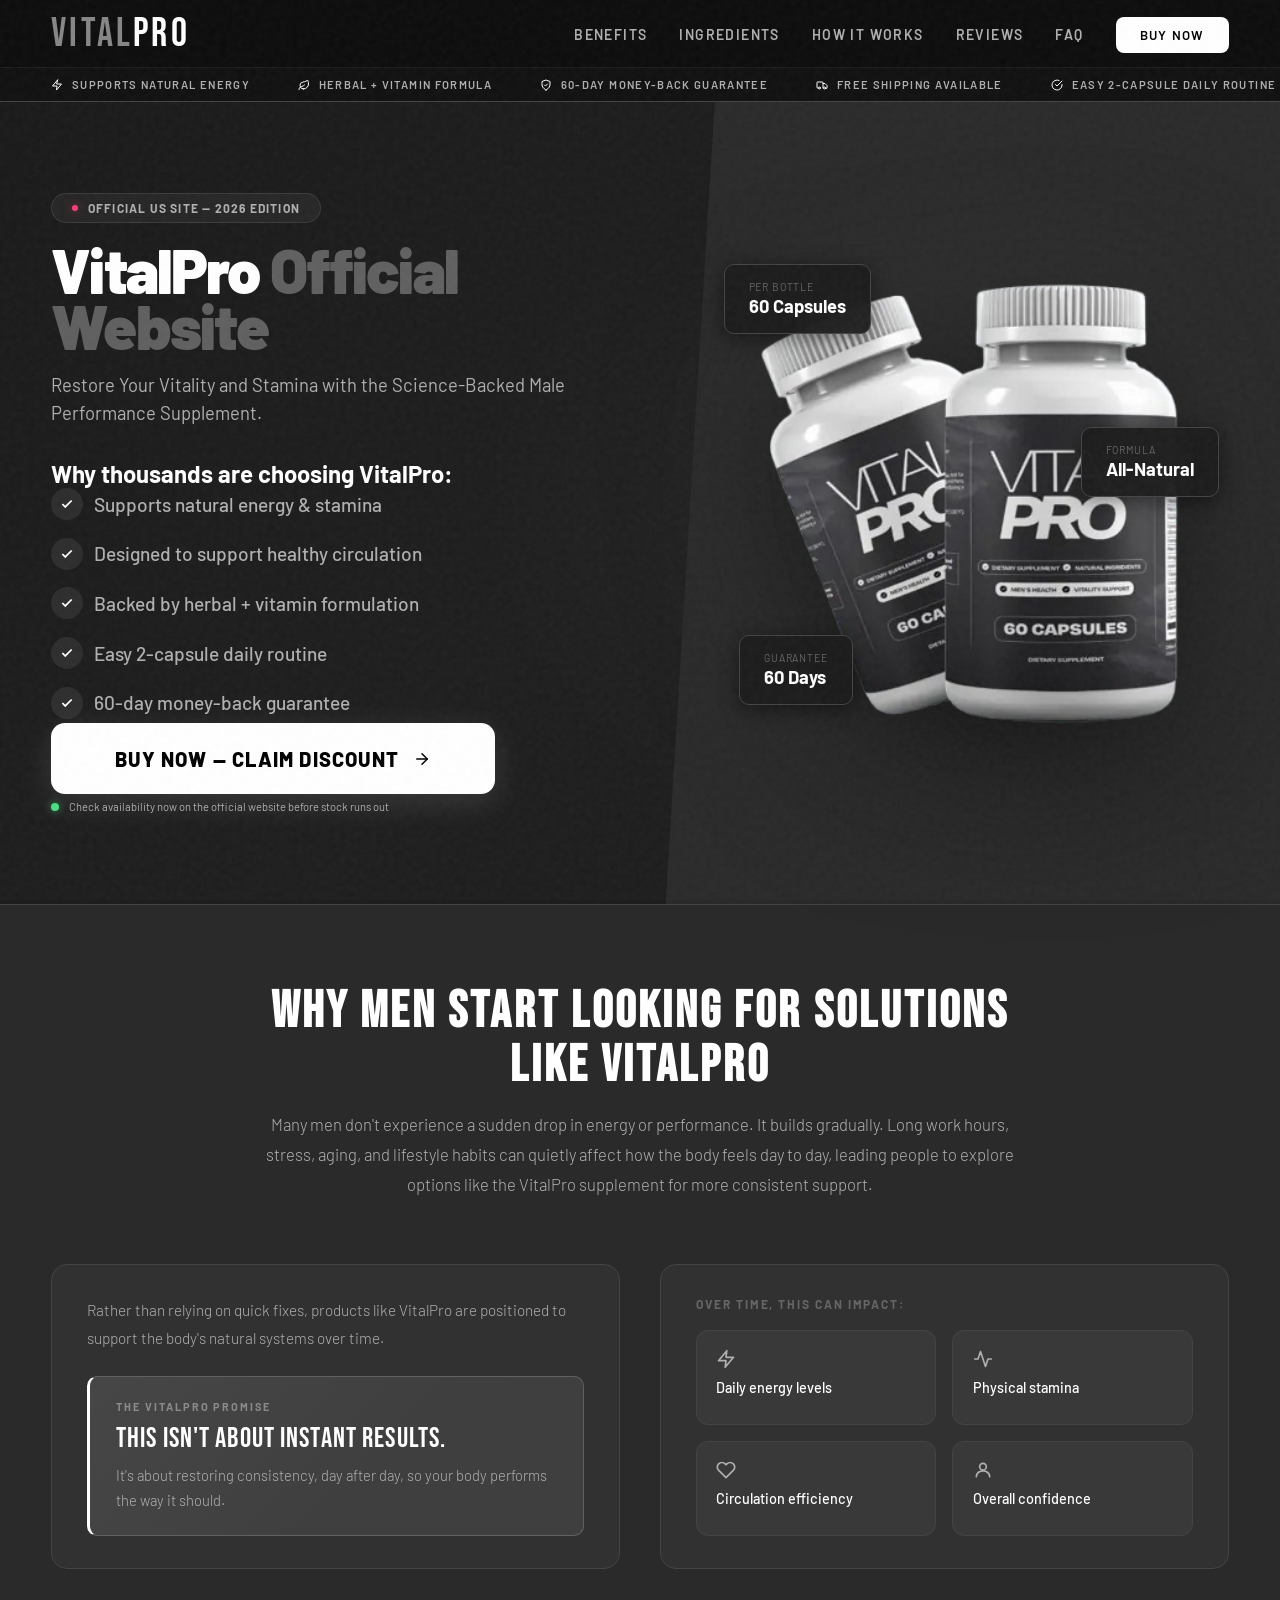
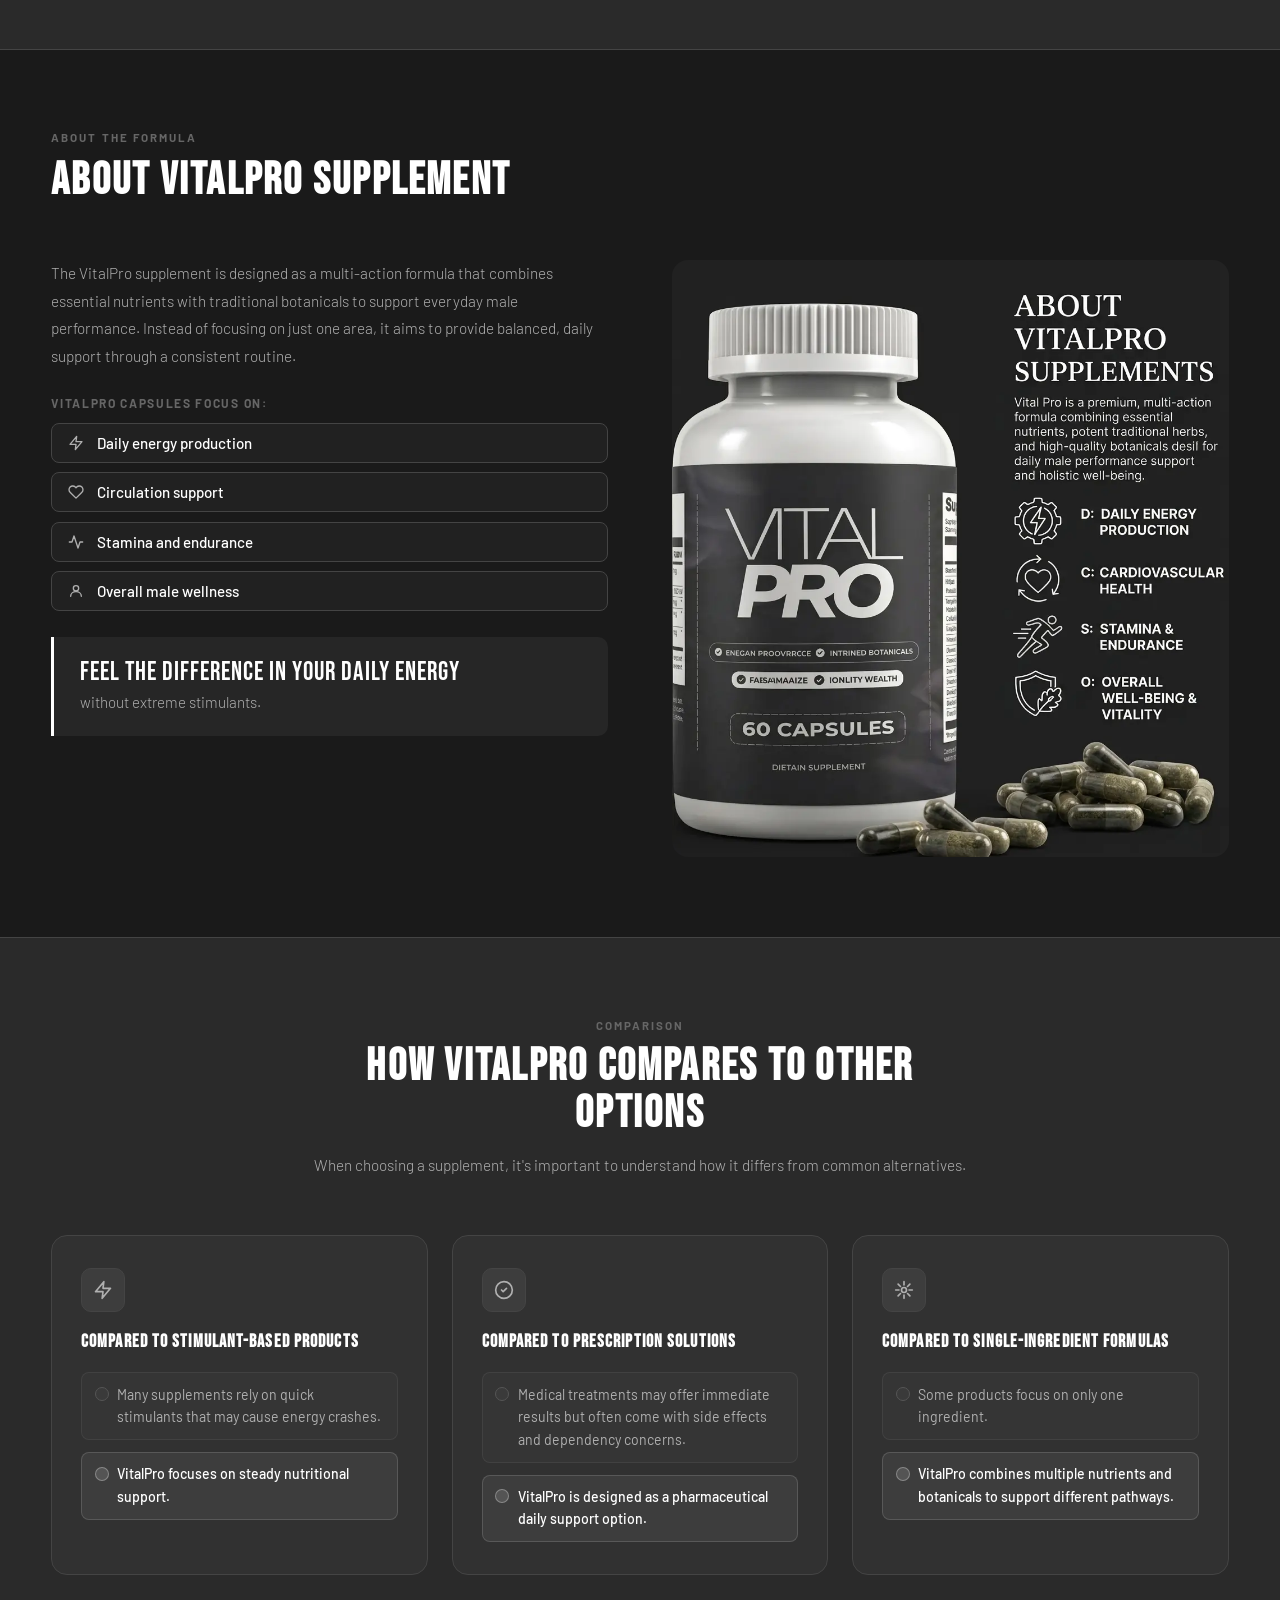
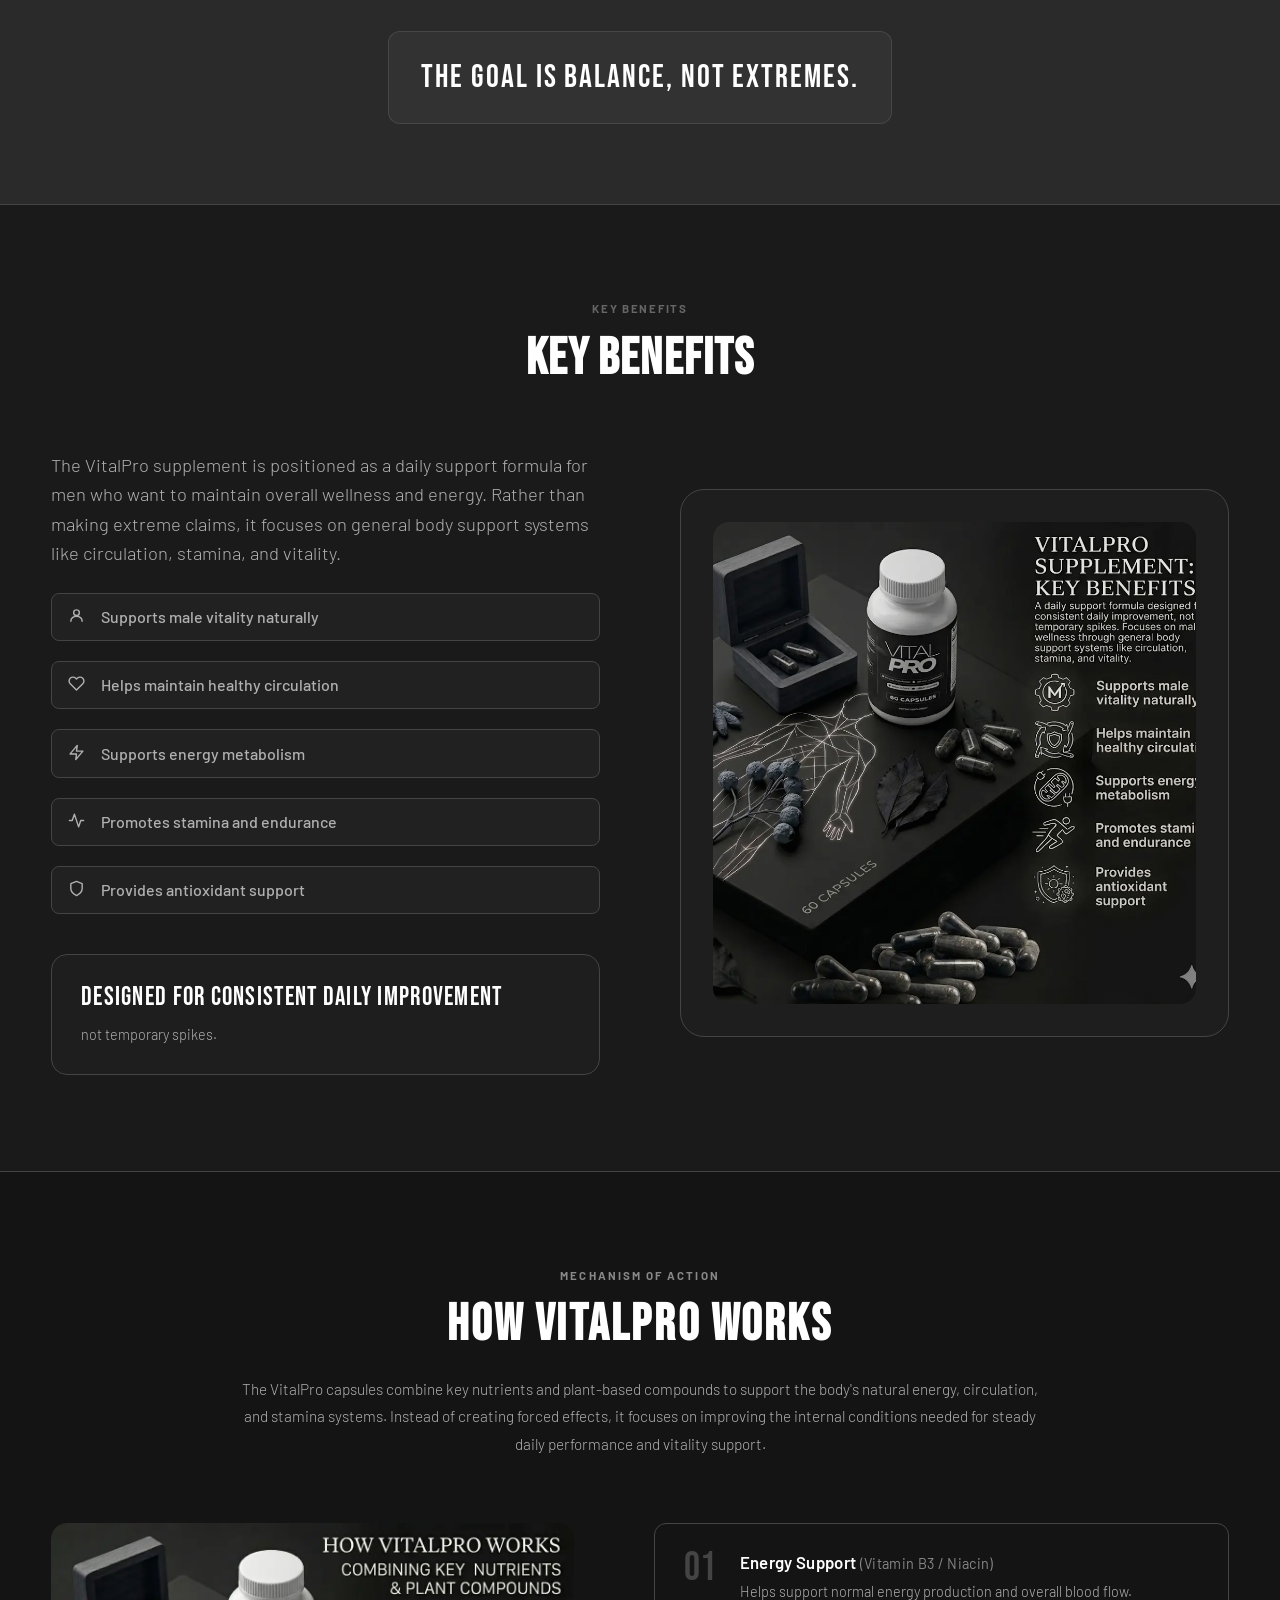
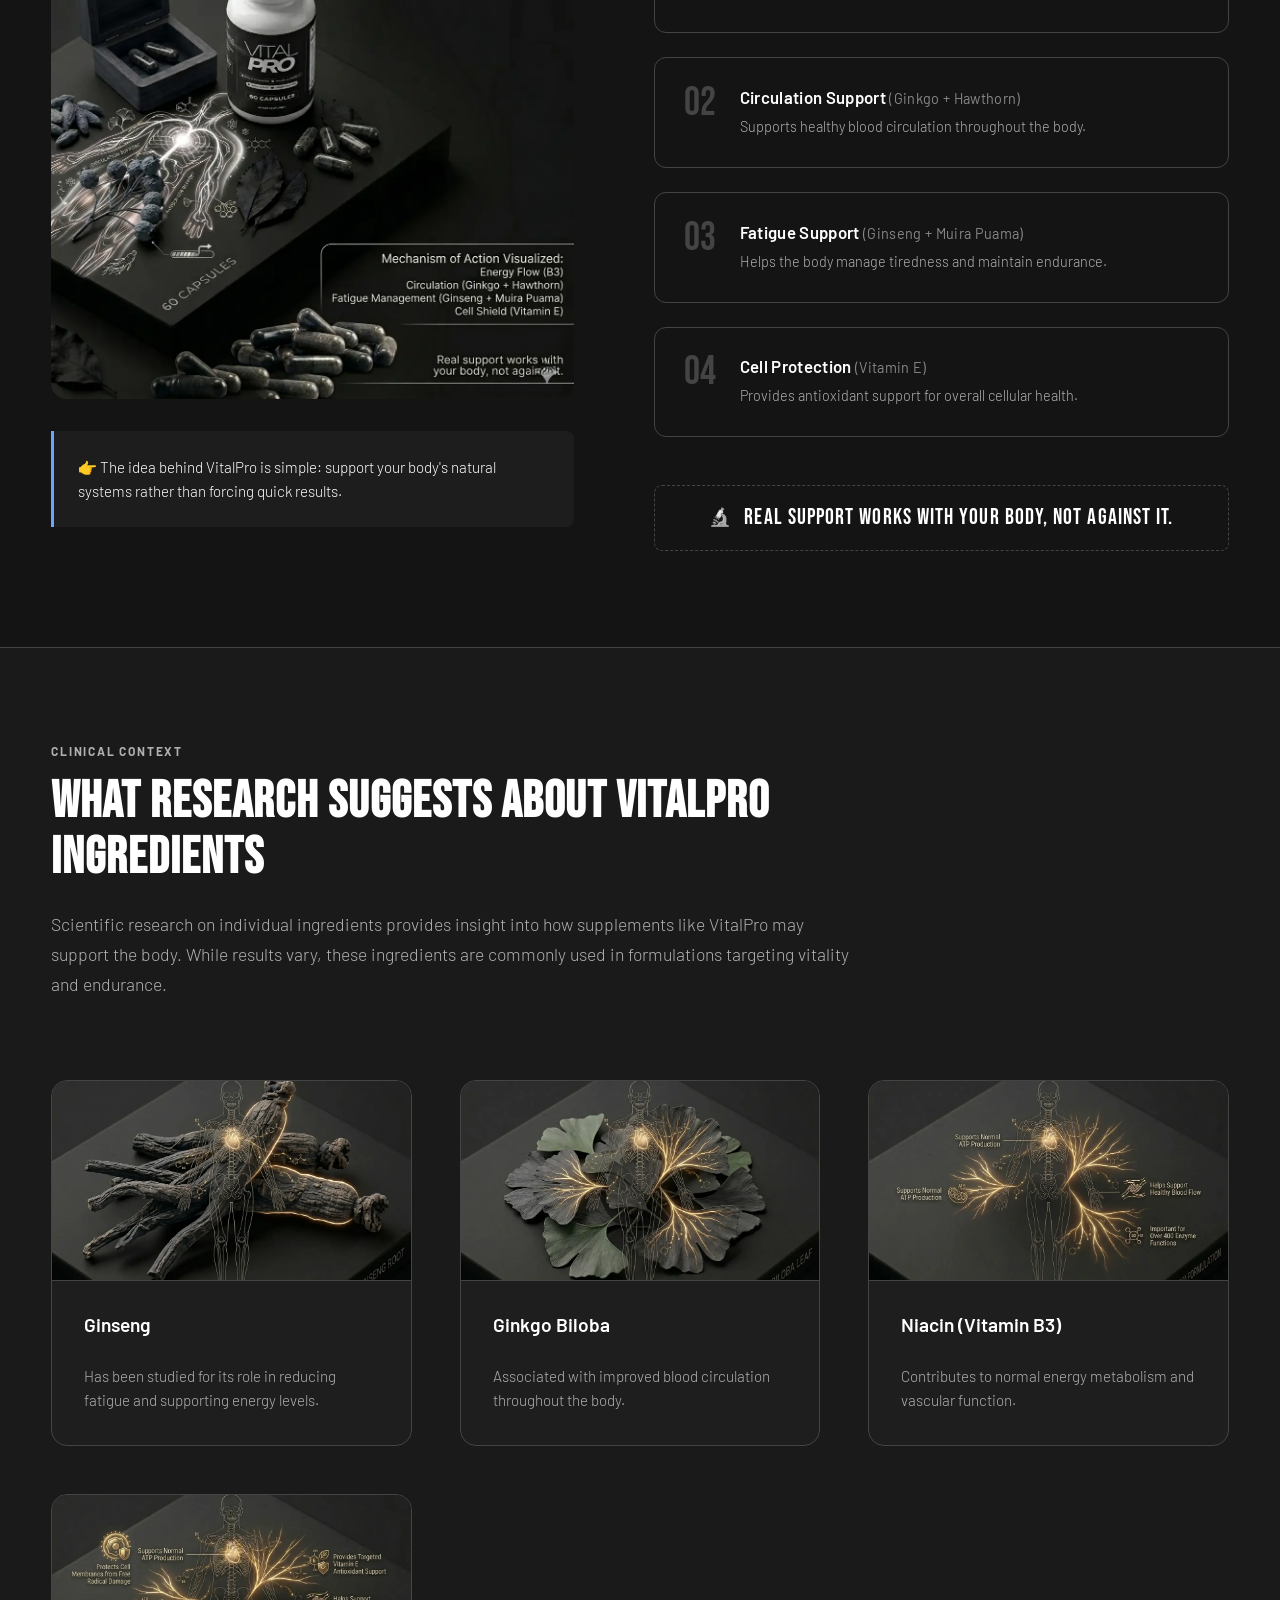
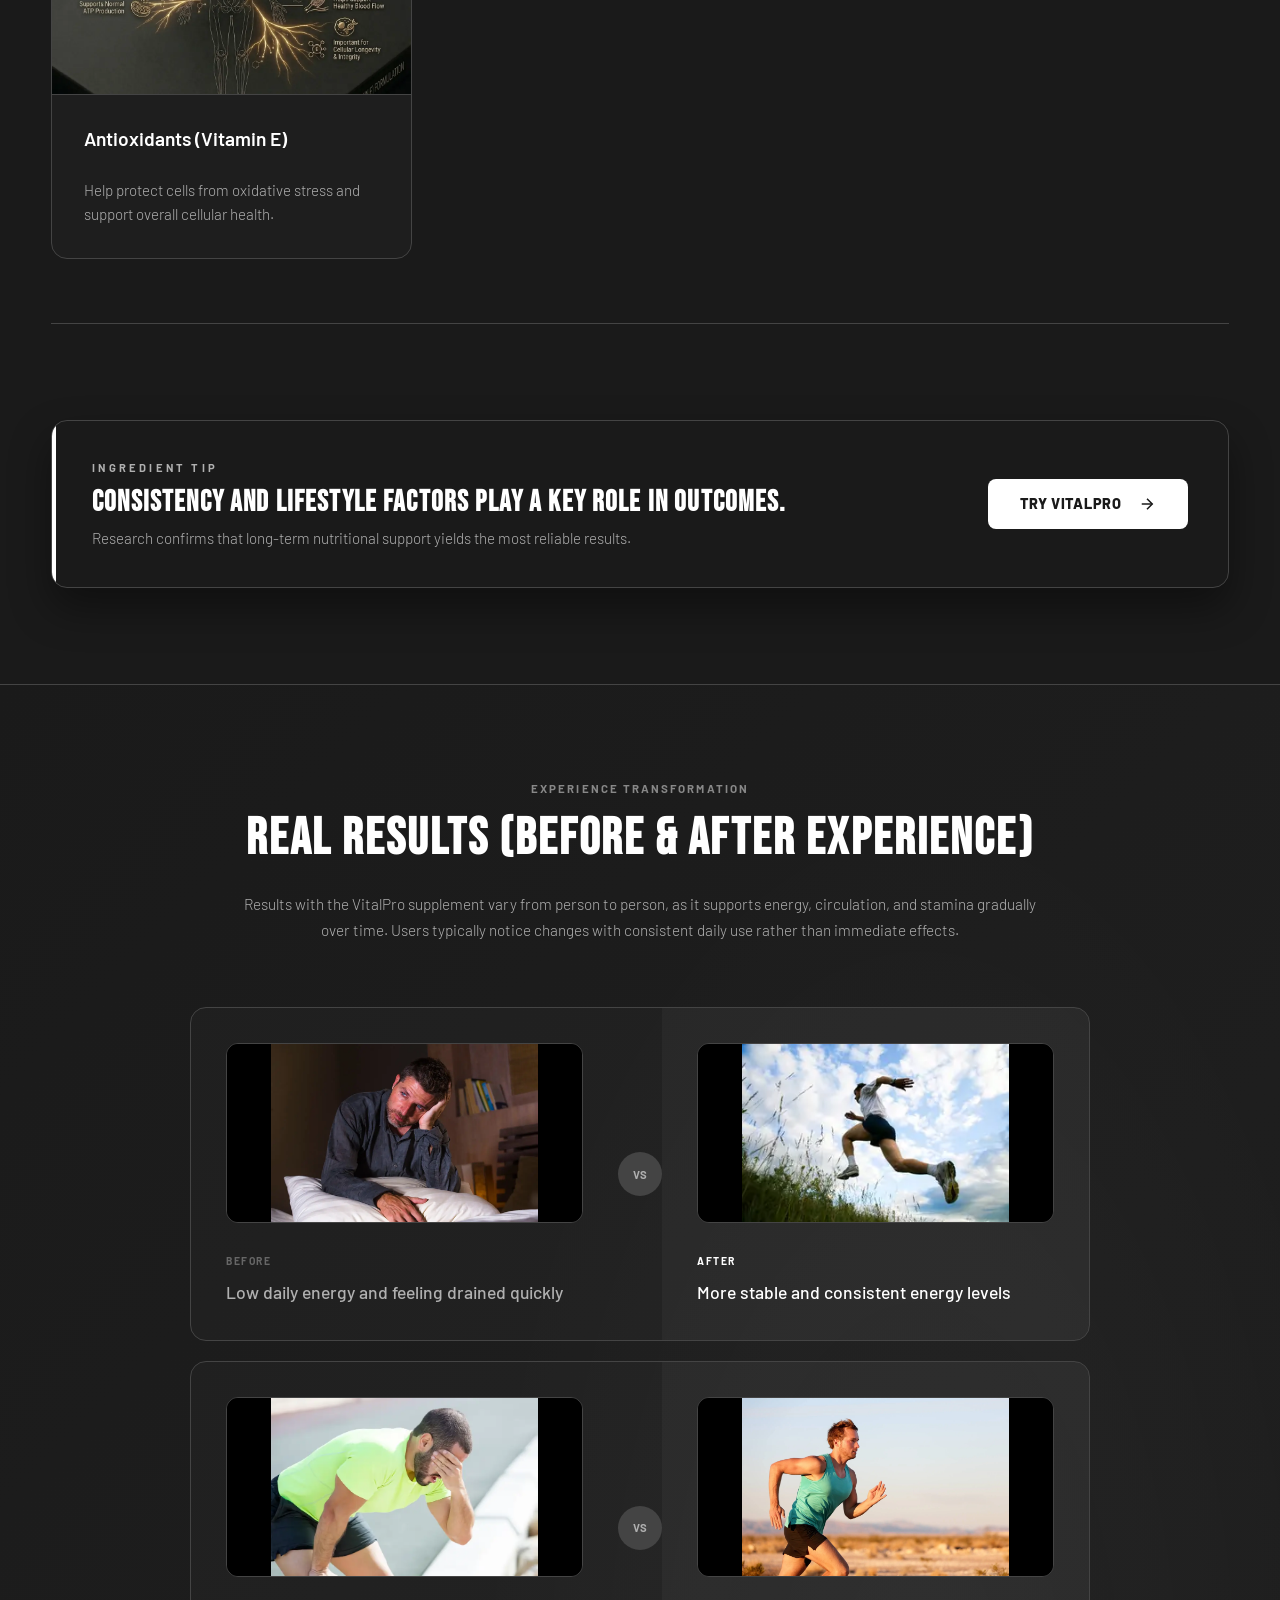
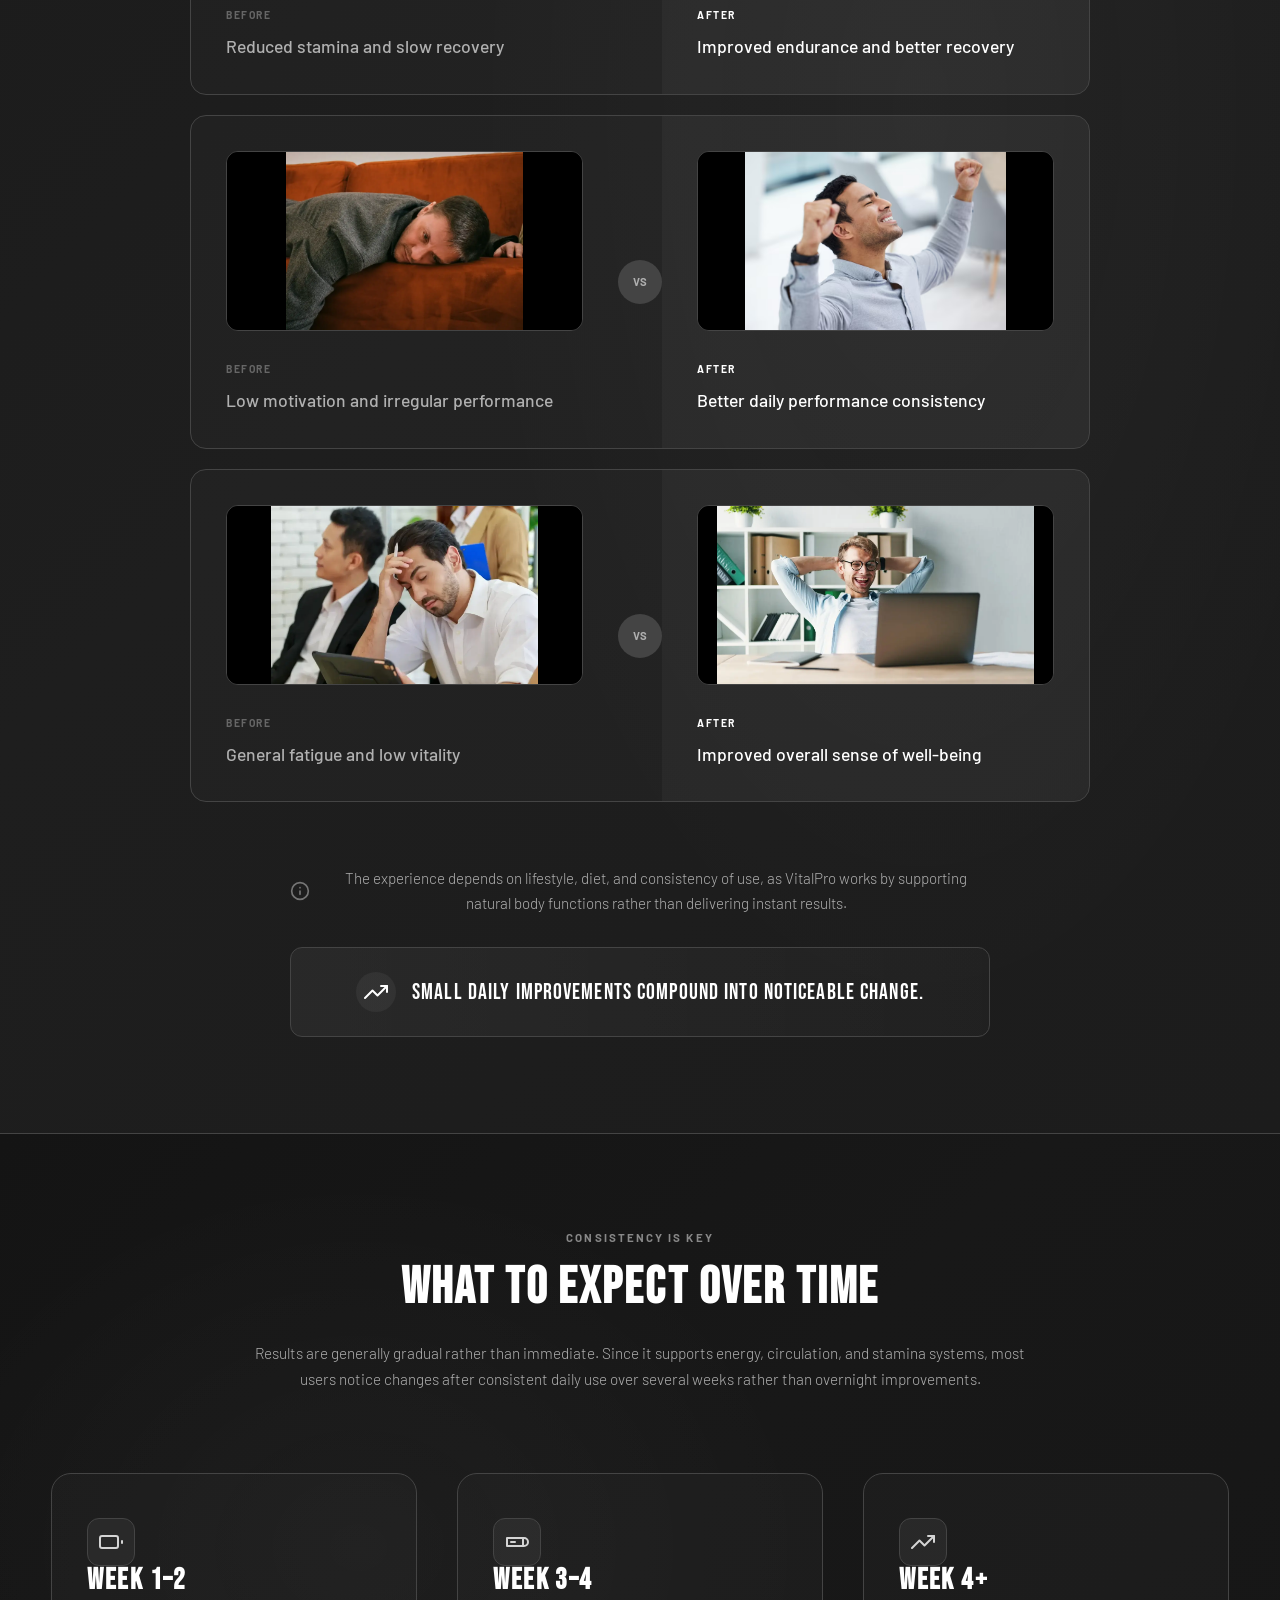
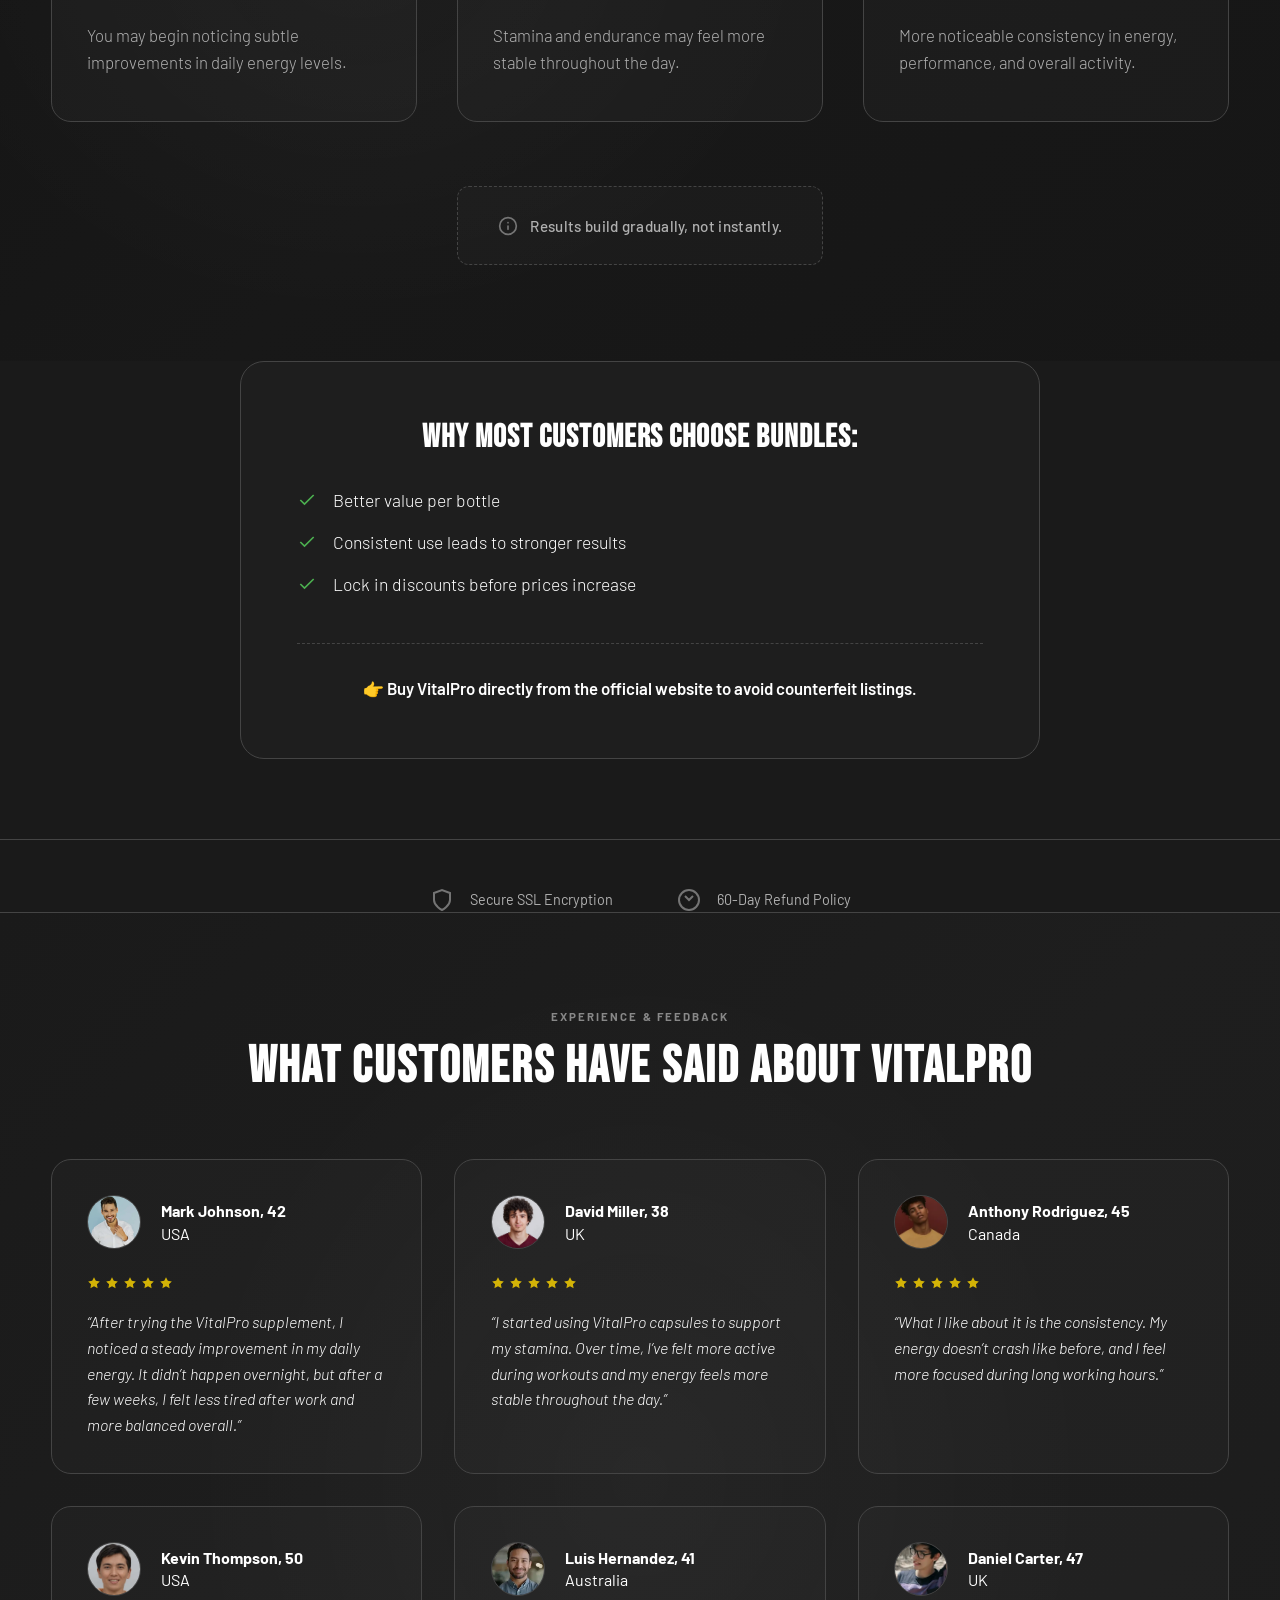
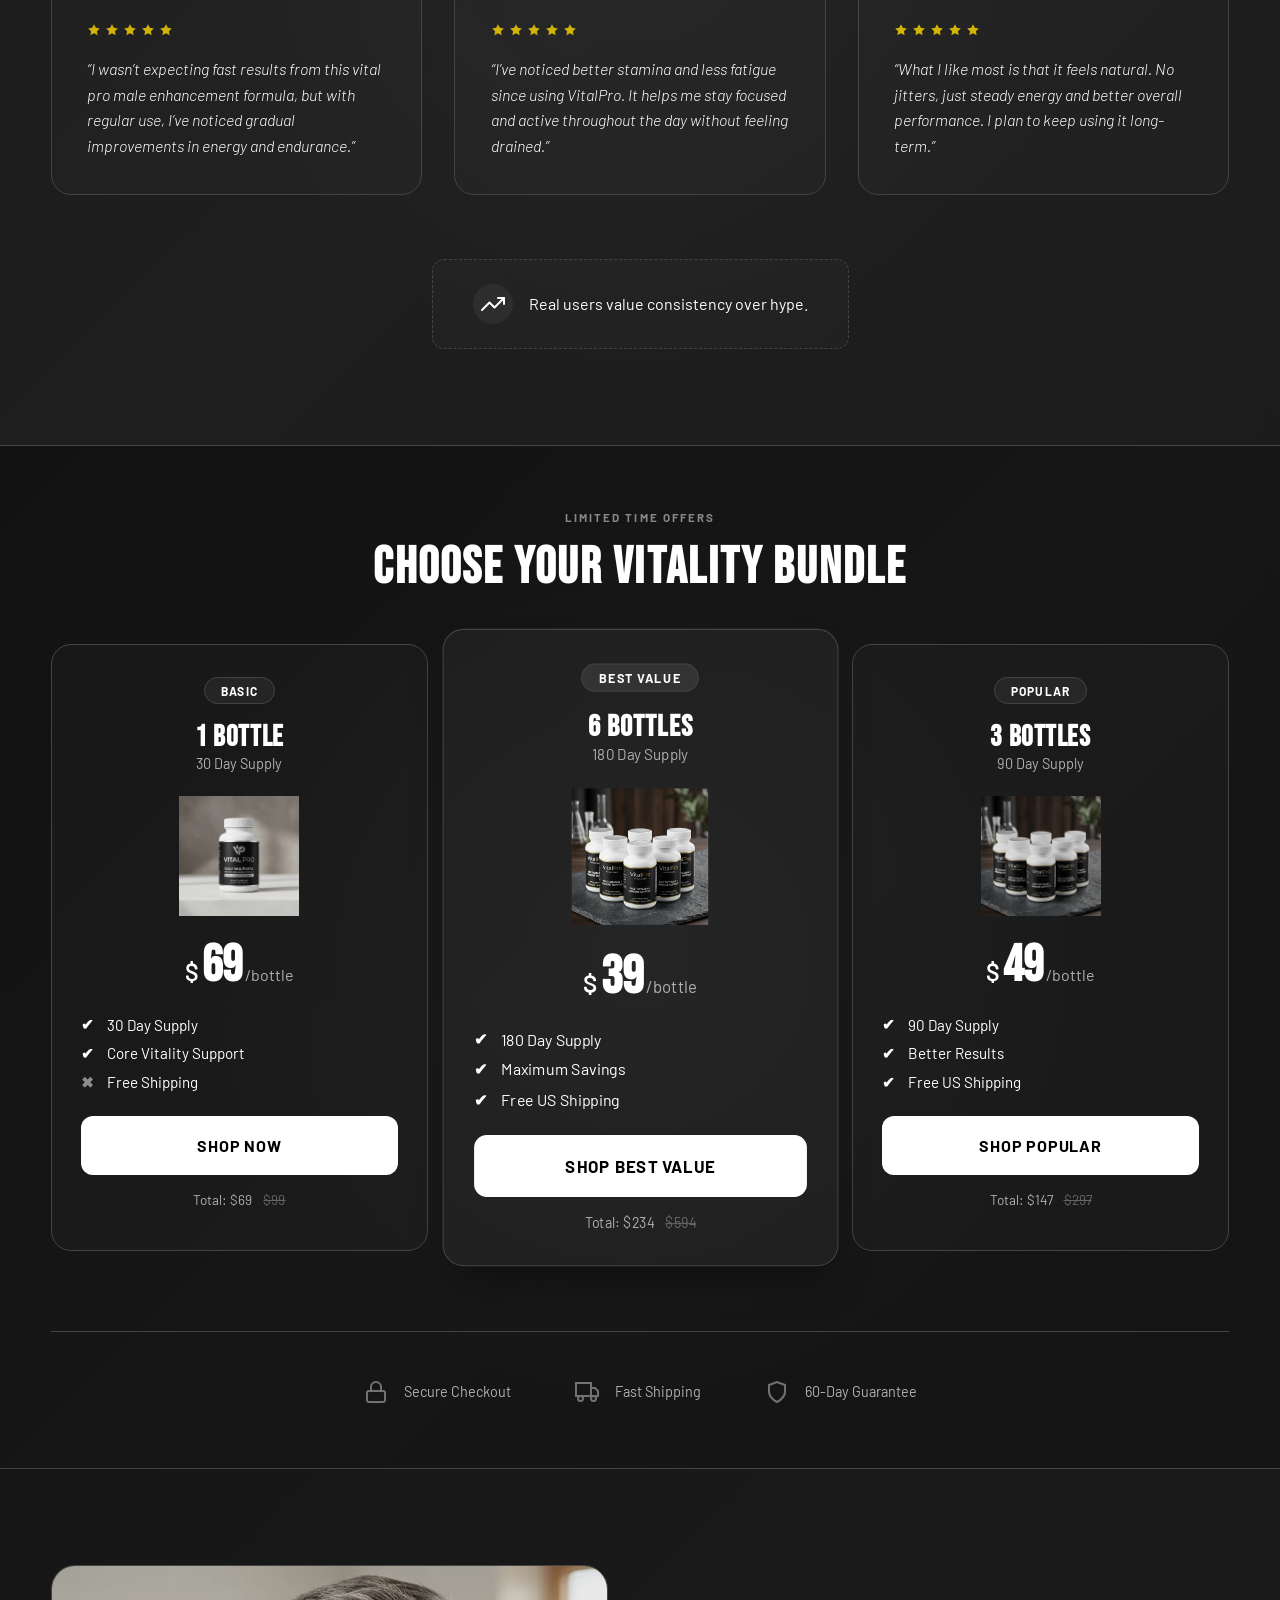
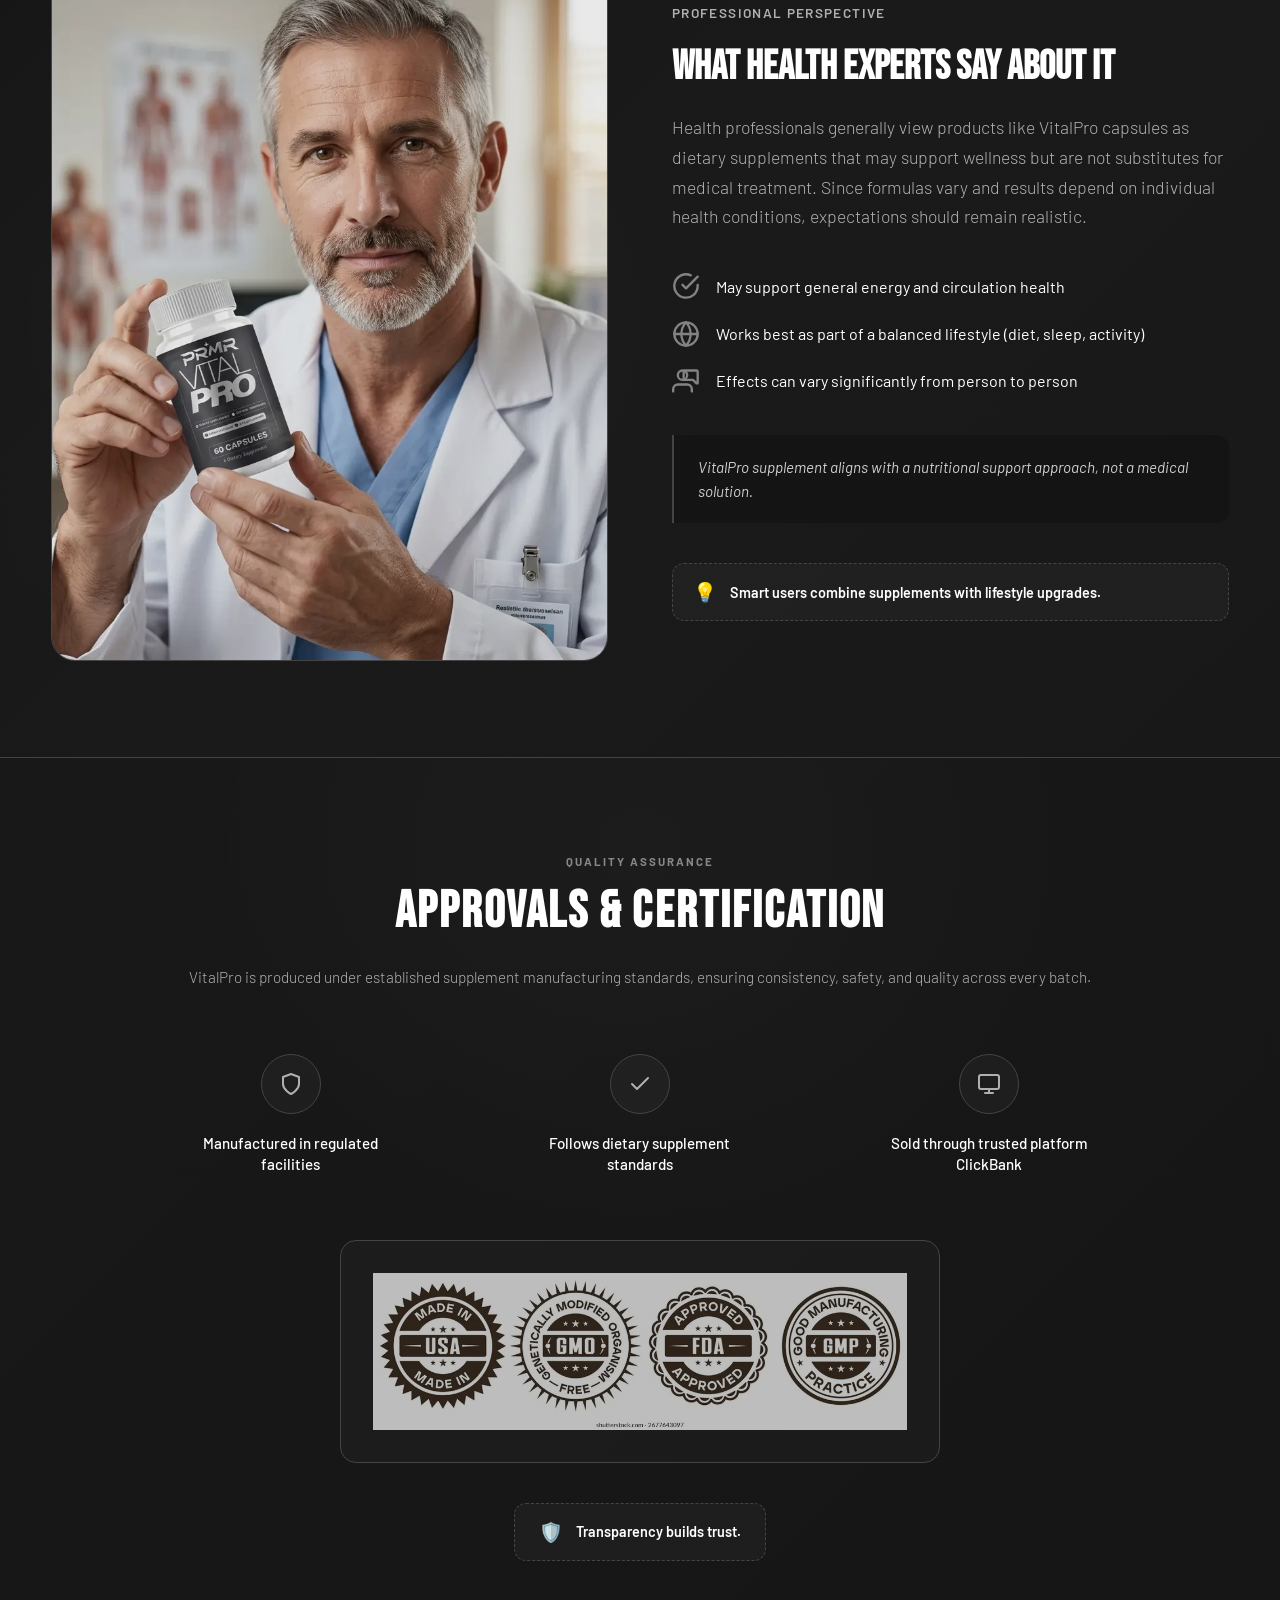
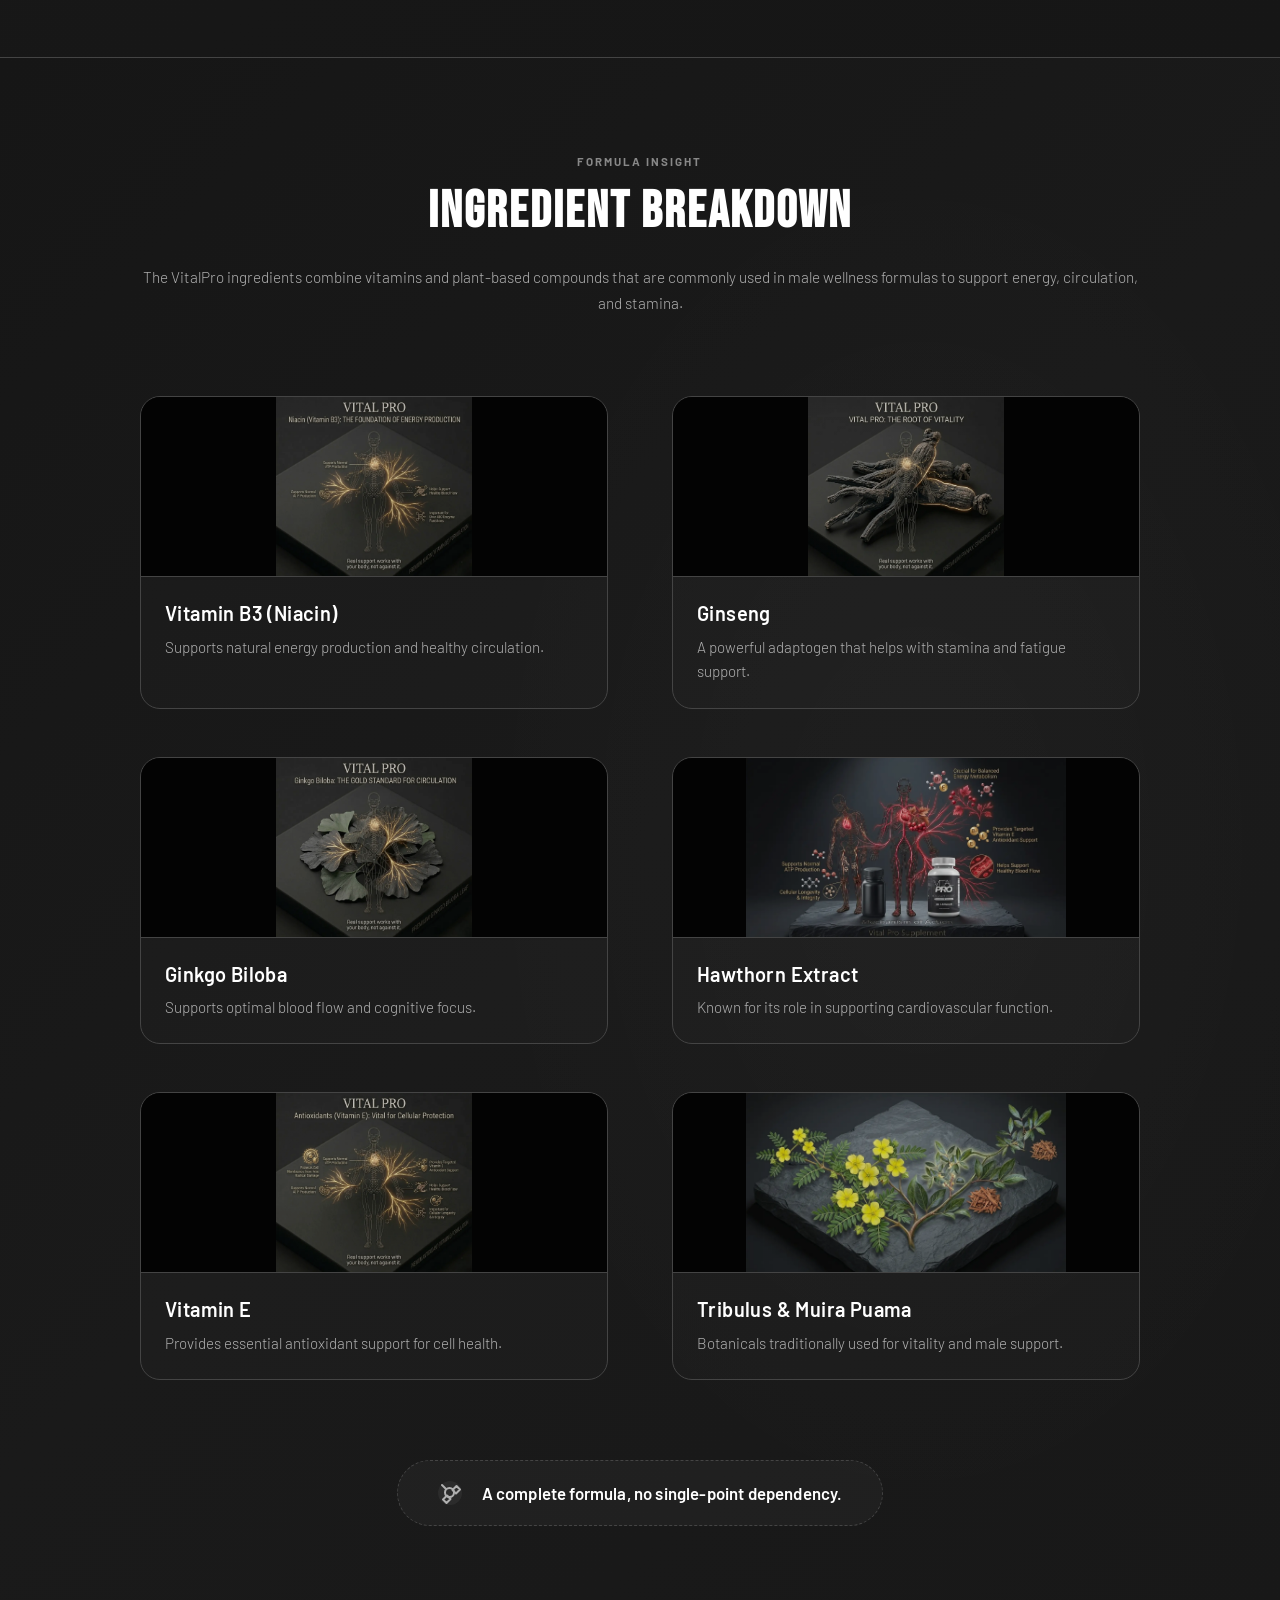
==== commit 0744baf5: "hero" ====
--- a/index.html
+++ b/index.html
@@ -4,16 +4,260 @@
 <head>
     <meta charset="UTF-8" />
     <meta name="viewport" content="width=device-width, initial-scale=1.0" />
+
+    <!-- ── PRIMARY META ── -->
     <title>VitalPro Official™ – Science-Backed Male Performance Supplement</title>
-    <meta name="description"
-        content="VitalPro™ supports natural energy, stamina, and healthy circulation with a herbal + vitamin formulation. Easy 2-capsule daily routine. 60-day money-back guarantee." />
-    <meta name="keywords"
-        content="VitalPro, male performance supplement, natural energy, stamina, vitality, herbal supplement" />
+    <meta name="description" content="VitalPro™ supports natural energy, stamina, and healthy circulation with a premium herbal + vitamin formulation. Easy 2-capsule daily routine. 60-day money-back guarantee. Order from the official US site." />
+    <meta name="keywords" content="VitalPro, VitalPro supplement, male performance supplement, natural energy supplement, stamina supplement, male vitality, herbal supplement for men, circulation support, 60-day guarantee supplement" />
+    <meta name="author" content="VitalPro Labs" />
+    <meta name="robots" content="index, follow, max-snippet:-1, max-image-preview:large, max-video-preview:-1" />
+
+    <!-- ── CANONICAL ── -->
+    <link rel="canonical" href="https://vitalproofficial.com/" />
+
+    <!-- ── FAVICON ── -->
+    <link rel="icon" href="/favicon.ico" type="image/x-icon" />
+    <link rel="shortcut icon" href="/favicon.ico" type="image/x-icon" />
+
+    <!-- ── OPEN GRAPH (Facebook, LinkedIn, etc.) ── -->
+    <meta property="og:type" content="website" />
+    <meta property="og:site_name" content="VitalPro Official™" />
+    <meta property="og:title" content="VitalPro Official™ – Science-Backed Male Performance Supplement" />
+    <meta property="og:description" content="Restore your vitality and stamina with VitalPro™ — a herbal + vitamin formulation designed for natural energy, healthy circulation, and consistent daily performance. 60-day money-back guarantee." />
+    <meta property="og:url" content="https://vitalproofficial.com/" />
+    <meta property="og:image" content="https://vitalproofficial.com/public/hero.webp" />
+    <meta property="og:image:alt" content="VitalPro Official™ – Science-Backed Male Performance Supplement Bottle" />
+    <meta property="og:image:width" content="1200" />
+    <meta property="og:image:height" content="630" />
+    <meta property="og:locale" content="en_US" />
+
+    <!-- ── TWITTER / X CARD ── -->
+    <meta name="twitter:card" content="summary_large_image" />
+    <meta name="twitter:title" content="VitalPro Official™ – Science-Backed Male Performance Supplement" />
+    <meta name="twitter:description" content="Restore your vitality and stamina with VitalPro™ — herbal + vitamin formulation for natural energy & circulation. 60-day money-back guarantee." />
+    <meta name="twitter:image" content="https://vitalproofficial.com/public/hero.webp" />
+    <meta name="twitter:image:alt" content="VitalPro Official™ Supplement Bottle" />
+
+    <!-- ── SCHEMA: ORGANIZATION ── -->
+    <script type="application/ld+json">
+    {
+      "@context": "https://schema.org",
+      "@type": "Organization",
+      "name": "VitalPro Labs",
+      "url": "https://vitalproofficial.com",
+      "logo": "https://vitalproofficial.com/public/hero.webp",
+      "contactPoint": {
+        "@type": "ContactPoint",
+        "telephone": "+1-959-224-1595",
+        "contactType": "customer service",
+        "email": "contact@vital-roots.site",
+        "availableLanguage": "English"
+      },
+      "address": {
+        "@type": "PostalAddress",
+        "streetAddress": "19655 E 35th Drive, Suite 100",
+        "addressLocality": "Aurora",
+        "addressRegion": "CO",
+        "postalCode": "80011",
+        "addressCountry": "US"
+      },
+      "sameAs": []
+    }
+    </script>
+
+    <!-- ── SCHEMA: WEBSITE ── -->
+    <script type="application/ld+json">
+    {
+      "@context": "https://schema.org",
+      "@type": "WebSite",
+      "name": "VitalPro Official™",
+      "url": "https://vitalproofficial.com",
+      "description": "Official information and promotional website for VitalPro™ — a science-backed male performance supplement.",
+      "potentialAction": {
+        "@type": "SearchAction",
+        "target": {
+          "@type": "EntryPoint",
+          "urlTemplate": "https://vitalproofficial.com/?s={search_term_string}"
+        },
+        "query-input": "required name=search_term_string"
+      }
+    }
+    </script>
+
+    <!-- ── SCHEMA: PRODUCT (with Ratings & Reviews) ── -->
+    <script type="application/ld+json">
+    {
+      "@context": "https://schema.org",
+      "@type": "Product",
+      "name": "VitalPro™ Male Performance Supplement",
+      "description": "VitalPro™ is a science-backed daily supplement formulated to support natural energy, healthy circulation, stamina, and male vitality. Contains herbal extracts including Ginseng, Ginkgo Biloba, Muira Puama, Hawthorn Berry, plus Vitamin B3 (Niacin) and Vitamin E antioxidants.",
+      "brand": {
+        "@type": "Brand",
+        "name": "VitalPro™"
+      },
+      "image": "https://vitalproofficial.com/public/hero.webp",
+      "url": "https://vitalproofficial.com/",
+      "sku": "VP-001",
+      "category": "Health & Personal Care > Vitamins & Dietary Supplements",
+      "aggregateRating": {
+        "@type": "AggregateRating",
+        "ratingValue": "4.7",
+        "reviewCount": "312",
+        "bestRating": "5",
+        "worstRating": "1"
+      },
+      "review": [
+        {
+          "@type": "Review",
+          "author": { "@type": "Person", "name": "Marcus T." },
+          "reviewRating": { "@type": "Rating", "ratingValue": "5", "bestRating": "5" },
+          "datePublished": "2026-03-10",
+          "reviewBody": "I've been taking VitalPro for about 6 weeks and I genuinely feel a difference in my energy levels throughout the day. I used to hit a wall around 2pm — that's mostly gone now. Stamina during workouts is noticeably better too."
+        },
+        {
+          "@type": "Review",
+          "author": { "@type": "Person", "name": "Derek L." },
+          "reviewRating": { "@type": "Rating", "ratingValue": "5", "bestRating": "5" },
+          "datePublished": "2026-02-28",
+          "reviewBody": "Not going to lie, I was skeptical. But after a month of consistent use alongside diet changes, I feel sharper and more motivated overall. The 60-day guarantee made buying an easy decision."
+        },
+        {
+          "@type": "Review",
+          "author": { "@type": "Person", "name": "James R." },
+          "reviewRating": { "@type": "Rating", "ratingValue": "4", "bestRating": "5" },
+          "datePublished": "2026-01-15",
+          "reviewBody": "Results are gradual but real. By week 3 or 4 I started noticing better circulation and less fatigue in the evenings. The capsules are easy to swallow and I haven't had any side effects."
+        },
+        {
+          "@type": "Review",
+          "author": { "@type": "Person", "name": "Anthony M." },
+          "reviewRating": { "@type": "Rating", "ratingValue": "5", "bestRating": "5" },
+          "datePublished": "2026-03-22",
+          "reviewBody": "VitalPro has become a non-negotiable part of my morning routine. My focus is clearer, workouts are more productive, and I just feel like a more energized version of myself. Highly recommend to men over 40."
+        },
+        {
+          "@type": "Review",
+          "author": { "@type": "Person", "name": "Brian K." },
+          "reviewRating": { "@type": "Rating", "ratingValue": "4", "bestRating": "5" },
+          "datePublished": "2026-02-05",
+          "reviewBody": "Good overall supplement. The ingredient list is clean and transparent — I liked that I could research each component. Energy improvements were subtle at first but consistent over 5+ weeks."
+        }
+      ],
+      "offers": {
+        "@type": "Offer",
+        "priceCurrency": "USD",
+        "availability": "https://schema.org/InStock",
+        "seller": {
+          "@type": "Organization",
+          "name": "VitalPro Labs"
+        },
+        "hasMerchantReturnPolicy": {
+          "@type": "MerchantReturnPolicy",
+          "returnPolicyCategory": "https://schema.org/MerchantReturnFiniteReturnWindow",
+          "merchantReturnDays": 60,
+          "returnMethod": "https://schema.org/ReturnByMail",
+          "returnFees": "https://schema.org/FreeReturn"
+        },
+        "warranty": {
+          "@type": "WarrantyPromise",
+          "durationOfWarranty": {
+            "@type": "QuantitativeValue",
+            "value": 60,
+            "unitCode": "DAY"
+          },
+          "warrantyScope": "https://schema.org/LabourAndParts"
+        }
+      },
+      "additionalProperty": [
+        {
+          "@type": "PropertyValue",
+          "name": "Capsules per Bottle",
+          "value": "60"
+        },
+        {
+          "@type": "PropertyValue",
+          "name": "Serving Size",
+          "value": "2 capsules daily"
+        },
+        {
+          "@type": "PropertyValue",
+          "name": "Key Ingredients",
+          "value": "Ginseng, Ginkgo Biloba, Muira Puama, Hawthorn Berry, Niacin (Vitamin B3), Vitamin E"
+        }
+      ]
+    }
+    </script>
+
+    <!-- ── SCHEMA: BREADCRUMB ── -->
+    <script type="application/ld+json">
+    {
+      "@context": "https://schema.org",
+      "@type": "BreadcrumbList",
+      "itemListElement": [
+        {
+          "@type": "ListItem",
+          "position": 1,
+          "name": "Home",
+          "item": "https://vitalproofficial.com/"
+        }
+      ]
+    }
+    </script>
+
+    <!-- ── SCHEMA: FAQ ── -->
+    <script type="application/ld+json">
+    {
+      "@context": "https://schema.org",
+      "@type": "FAQPage",
+      "mainEntity": [
+        {
+          "@type": "Question",
+          "name": "What is VitalPro™?",
+          "acceptedAnswer": {
+            "@type": "Answer",
+            "text": "VitalPro™ is a daily dietary supplement formulated to support natural energy, stamina, healthy circulation, and male vitality using a blend of herbal extracts and vitamins."
+          }
+        },
+        {
+          "@type": "Question",
+          "name": "How do I take VitalPro™?",
+          "acceptedAnswer": {
+            "@type": "Answer",
+            "text": "Take 2 capsules daily with water. Each bottle contains 60 capsules, providing a 30-day supply. Consistency is key for best results."
+          }
+        },
+        {
+          "@type": "Question",
+          "name": "Does VitalPro™ have a money-back guarantee?",
+          "acceptedAnswer": {
+            "@type": "Answer",
+            "text": "Yes. VitalPro™ purchases are backed by a 60-day money-back guarantee. If you are not satisfied for any reason, you may request a full refund within 60 days of purchase."
+          }
+        },
+        {
+          "@type": "Question",
+          "name": "What are the key ingredients in VitalPro™?",
+          "acceptedAnswer": {
+            "@type": "Answer",
+            "text": "VitalPro™ contains Ginseng, Ginkgo Biloba, Muira Puama, Hawthorn Berry, Niacin (Vitamin B3), and Vitamin E — ingredients selected to support energy metabolism, circulation, and antioxidant protection."
+          }
+        },
+        {
+          "@type": "Question",
+          "name": "Is VitalPro™ safe?",
+          "acceptedAnswer": {
+            "@type": "Answer",
+            "text": "VitalPro™ is a dietary supplement and is not a drug. It is not intended to diagnose, treat, cure, or prevent any disease. Always consult a qualified healthcare professional before starting any supplement, especially if you have a medical condition or take medication."
+          }
+        }
+      ]
+    }
+    </script>
+
+    <!-- ── FONTS ── -->
     <link rel="preconnect" href="https://fonts.googleapis.com" />
     <link rel="preconnect" href="https://fonts.gstatic.com" crossorigin />
-    <link
-        href="https://fonts.googleapis.com/css2?family=Bebas+Neue&family=Barlow:ital,wght@0,300;0,400;0,600;0,700;1,300&display=swap"
-        rel="stylesheet" />
+    <link href="https://fonts.googleapis.com/css2?family=Bebas+Neue&family=Barlow:ital,wght@0,300;0,400;0,600;0,700;1,300&display=swap" rel="stylesheet" />
 
     <link rel="stylesheet" href="style.css" />
     <script src="script.js" defer></script>
--- a/style.css
+++ b/style.css
@@ -25,12 +25,25 @@
 
 html {
     scroll-behavior: smooth;
+    overflow-x: hidden;
 }
 
 body {
     font-family: 'Barlow', sans-serif;
     background: var(--bg);
     color: var(--text);
+    overflow-x: hidden;
+    width: 100%;
+}
+
+img {
+    max-width: 100%;
+    height: auto;
+    display: block;
+}
+
+section {
+    width: 100%;
     overflow-x: hidden;
 }
 
@@ -621,8 +634,8 @@
 /* --- FLOATING MOBILE CTA --- */
 .floating-cta {
     position: fixed;
-    bottom: 25px;
-    right: 25px;
+    bottom: 20px;
+    right: 16px;
     z-index: 9999;
     display: none;
     align-items: center;
@@ -641,6 +654,7 @@
     pointer-events: none;
     transform: translateY(20px);
     transition: all 0.4s cubic-bezier(0.175, 0.885, 0.32, 1.275);
+    max-width: calc(100vw - 32px);
 }
 
 .floating-cta.visible {
@@ -670,6 +684,10 @@
         --section-px: 1.25rem;
     }
 
+    html, body {
+        overflow-x: hidden !important;
+    }
+
     .hero {
         height: auto;
         min-height: 100svh;
@@ -722,9 +740,15 @@
     }
 
     .product-wrap {
-        height: clamp(220px, 45vw, 320px);
-        aspect-ratio: 3/4;
+        height: auto;
+        aspect-ratio: 1/1;
+        width: 100%;
+        max-width: 280px;
         margin: 0 auto;
+    }
+    
+    .product-img {
+        transform: scale(1.1); /* Reduced from 1.6 on mobile */
     }
 }
 
@@ -830,6 +854,7 @@
     display: flex;
     flex-direction: column;
     gap: 4rem;
+    width: 100%;
 }
 
 /* Centred header block */
@@ -861,6 +886,12 @@
     grid-template-columns: 1fr 1fr;
     gap: 2.5rem;
     align-items: stretch;
+    width: 100%;
+}
+
+.why-section__left,
+.why-section__right {
+    min-width: 0;
 }
 
 /* ── LEFT column ── */
@@ -1020,6 +1051,12 @@
     grid-template-columns: 1fr 1fr;
     gap: 4rem;
     align-items: start;
+    width: 100%;
+}
+
+.about-section__content,
+.about-section__image-wrap {
+    min-width: 0;
 }
 
 /* ── LEFT: text ── */
@@ -1193,6 +1230,7 @@
     display: flex;
     flex-direction: column;
     gap: 3.5rem;
+    width: 100%;
 }
 
 .compare-section__header {
@@ -1367,6 +1405,12 @@
     grid-template-columns: 1fr 1fr;
     gap: 4rem;
     align-items: start;
+    width: 100%;
+}
+
+.benefits-section__content,
+.benefits-section__image-wrap {
+    min-width: 0;
 }
 
 .benefits-section__content {
@@ -1529,9 +1573,11 @@
 .about-section__header,
 .benefits-section__header {
     max-width: 1280px;
+    width: 100%;
     margin: 0 auto;
     margin-bottom: 3.5rem;
     padding: 0;
+    overflow: hidden;
 }
 
 /*  HOW IT WORKS SECTION  */
@@ -1579,6 +1625,12 @@
     grid-template-columns: 1fr 1.1fr;
     gap: 5rem;
     align-items: start;
+    width: 100%;
+}
+
+.works-section__media,
+.works-section__mechanisms {
+    min-width: 0;
 }
 
 /* LEFT: Image & Idea */
@@ -2037,7 +2089,7 @@
     border-top: 1px solid var(--border);
     padding: 6rem var(--section-px);
     position: relative;
-    overflow: hidden;
+    overflow: visible; /* Changed from hidden to avoid clipping */
 }
 
 .results-section__container {
@@ -2121,7 +2173,8 @@
 .results-card__image-container img {
     width: 100%;
     height: 100%;
-    object-fit: cover;
+    object-fit: contain; /* Changed from cover to avoid cropping on mobile/desktop */
+    background: #000;
     display: block;
     position: relative;
     z-index: 1;
@@ -2267,7 +2320,7 @@
     padding: 6rem var(--section-px);
     border-top: 1px solid var(--border);
     position: relative;
-    overflow: hidden;
+    overflow: visible;
 }
 
 .timeline-section__container {
@@ -2395,7 +2448,7 @@
     padding: 4rem var(--section-px);
     border-top: 1px solid var(--border);
     position: relative;
-    overflow: hidden;
+    overflow: visible;
 }
 
 .order-section__container {
@@ -2599,7 +2652,7 @@
     padding: 6rem var(--section-px);
     border-top: 1px solid var(--border);
     position: relative;
-    overflow: hidden;
+    overflow: visible; /* Changed from hidden */
 }
 
 .expert-section__container {
@@ -2633,6 +2686,7 @@
     width: 100%;
     height: 100%;
     object-fit: cover;
+    object-position: center top; /* Ensure professional faces aren't cut from the top */
     opacity: 0.9;
     filter: grayscale(0.2);
 }
@@ -2734,8 +2788,12 @@
     }
 
     .expert-section__visual {
-        max-width: 500px;
+        max-width: 400px; /* Reduced for mobile */
         margin: 0 auto;
+    }
+    
+    .expert-section__image-container {
+        aspect-ratio: 1/1; /* Square for mobile often looks better than deep portrait */
     }
 }
 
@@ -2747,7 +2805,7 @@
     padding: 6rem var(--section-px);
     border-top: 1px solid var(--border);
     position: relative;
-    overflow: hidden;
+    overflow: visible;
 }
 
 .cert-section__container {
@@ -2861,7 +2919,7 @@
     padding: 6rem var(--section-px);
     border-top: 1px solid var(--border);
     position: relative;
-    overflow: hidden;
+    overflow: visible;
 }
 
 .breakdown-section__container {
@@ -2907,7 +2965,8 @@
 .breakdown-item__image img {
     width: 100%;
     height: 100%;
-    object-fit: cover;
+    object-fit: contain; /* Switch to contain for ingredient photos to see the whole image */
+    background: #000;
     opacity: 0.85;
     transition: opacity 0.3s ease, transform 0.5s ease;
 }
@@ -2991,7 +3050,7 @@
         linear-gradient(135deg, #1A1A1A 0%, #161616 100%);
     border-top: 1px solid var(--border);
     position: relative;
-    overflow: hidden;
+    overflow: visible;
 }
 
 .facts-section__container {
@@ -3254,7 +3313,7 @@
     background: var(--bg);
     border-top: 1px solid var(--border);
     position: relative;
-    overflow: hidden;
+    overflow: visible;
 }
 
 .usage-section__container {
@@ -3469,7 +3528,7 @@
     padding: 6rem var(--section-px);
     border-top: 1px solid var(--border);
     position: relative;
-    overflow: hidden;
+    overflow: visible;
 }
 
 .faq-section__container {
@@ -3542,7 +3601,7 @@
     padding: 6rem var(--section-px);
     background: var(--bg);
     border-top: 1px solid var(--border);
-    overflow: hidden;
+    overflow: visible;
 }
 
 .benefits-section__header {
@@ -3833,7 +3892,7 @@
     background: var(--bg);
     border-top: 1px solid var(--border);
     position: relative;
-    overflow: hidden;
+    overflow: visible;
 }
 
 .research-section__container {
@@ -4423,8 +4482,9 @@
         text-align: center;
     }
 
-    .brand-vibe {
-        justify-content: center;
+    .brand-vibe__pill {
+        padding: 2.5rem 1.5rem;
+        max-width: 100%;
     }
 
     .brand-list {
@@ -4458,7 +4518,7 @@
     background: var(--bg);
     border-top: 1px solid var(--border);
     position: relative;
-    overflow: hidden;
+    overflow: visible;
 }
 
 .avoid-fake-section__container {
